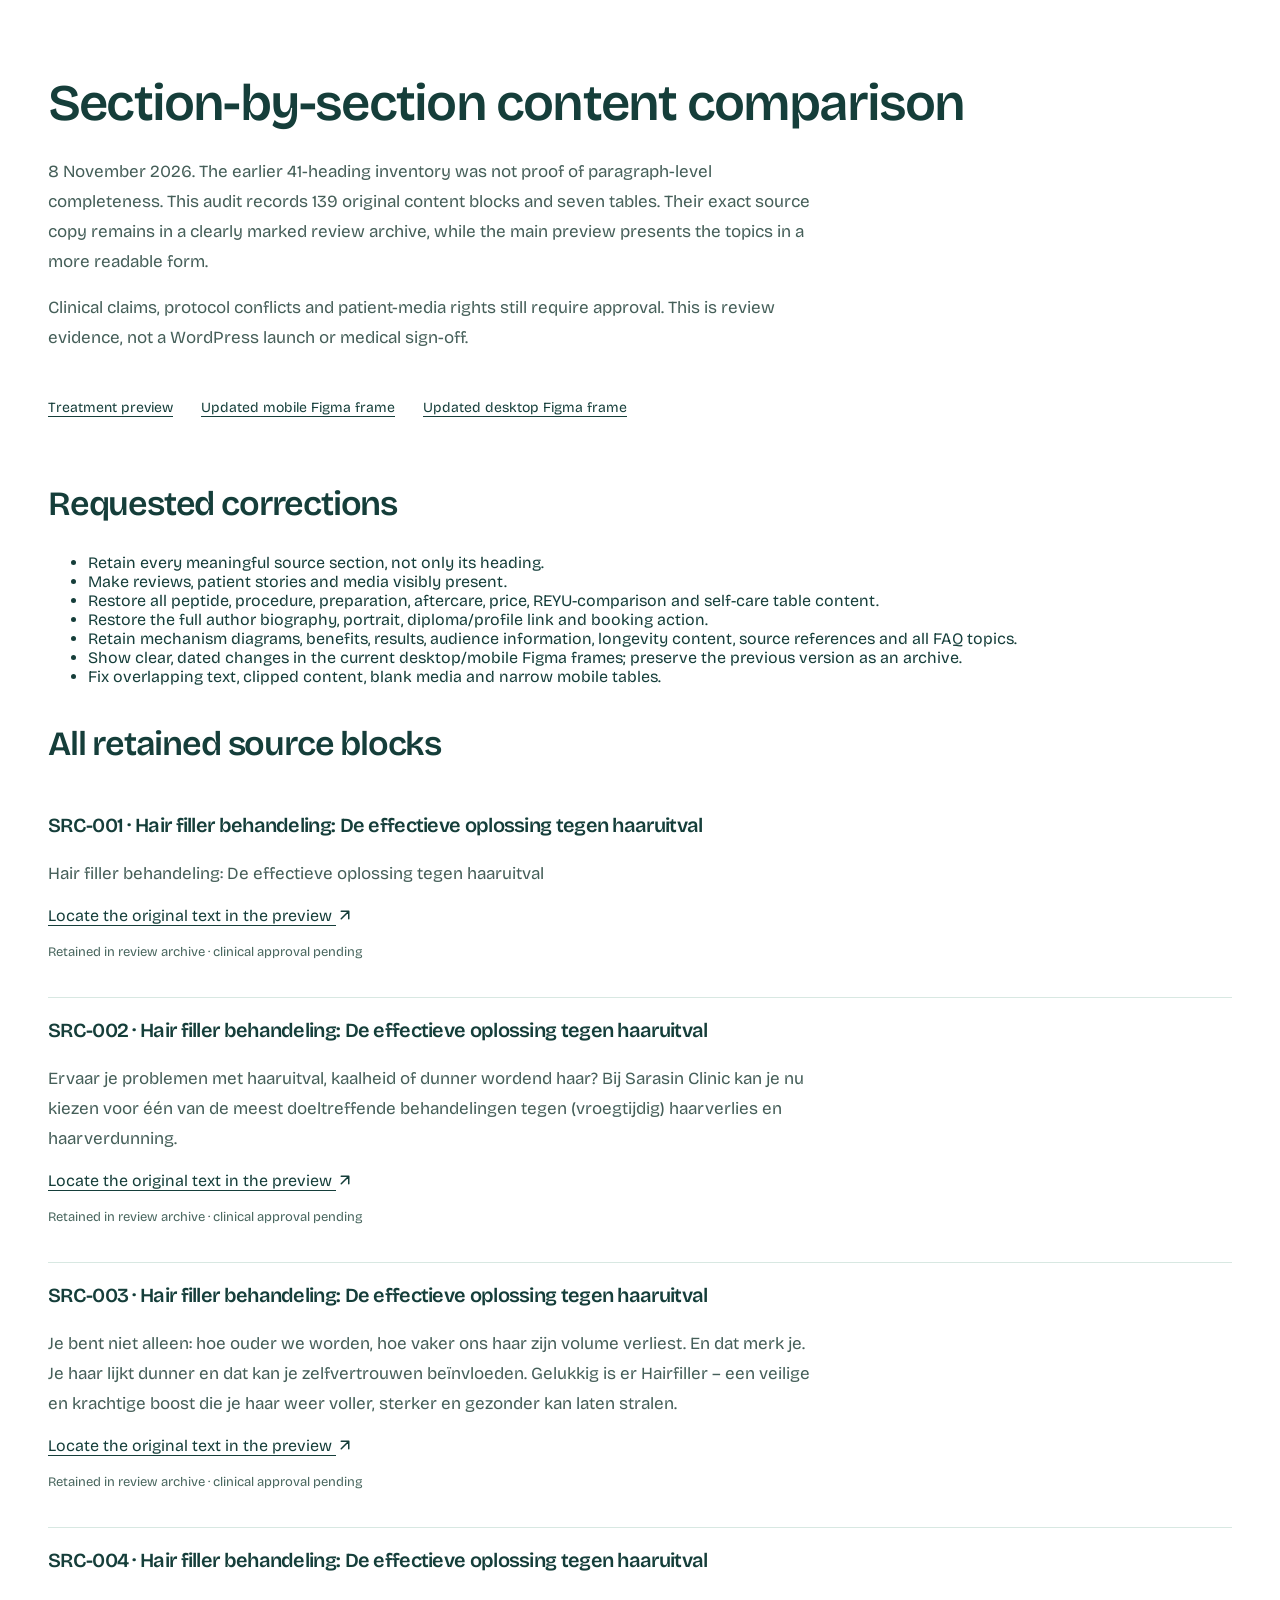
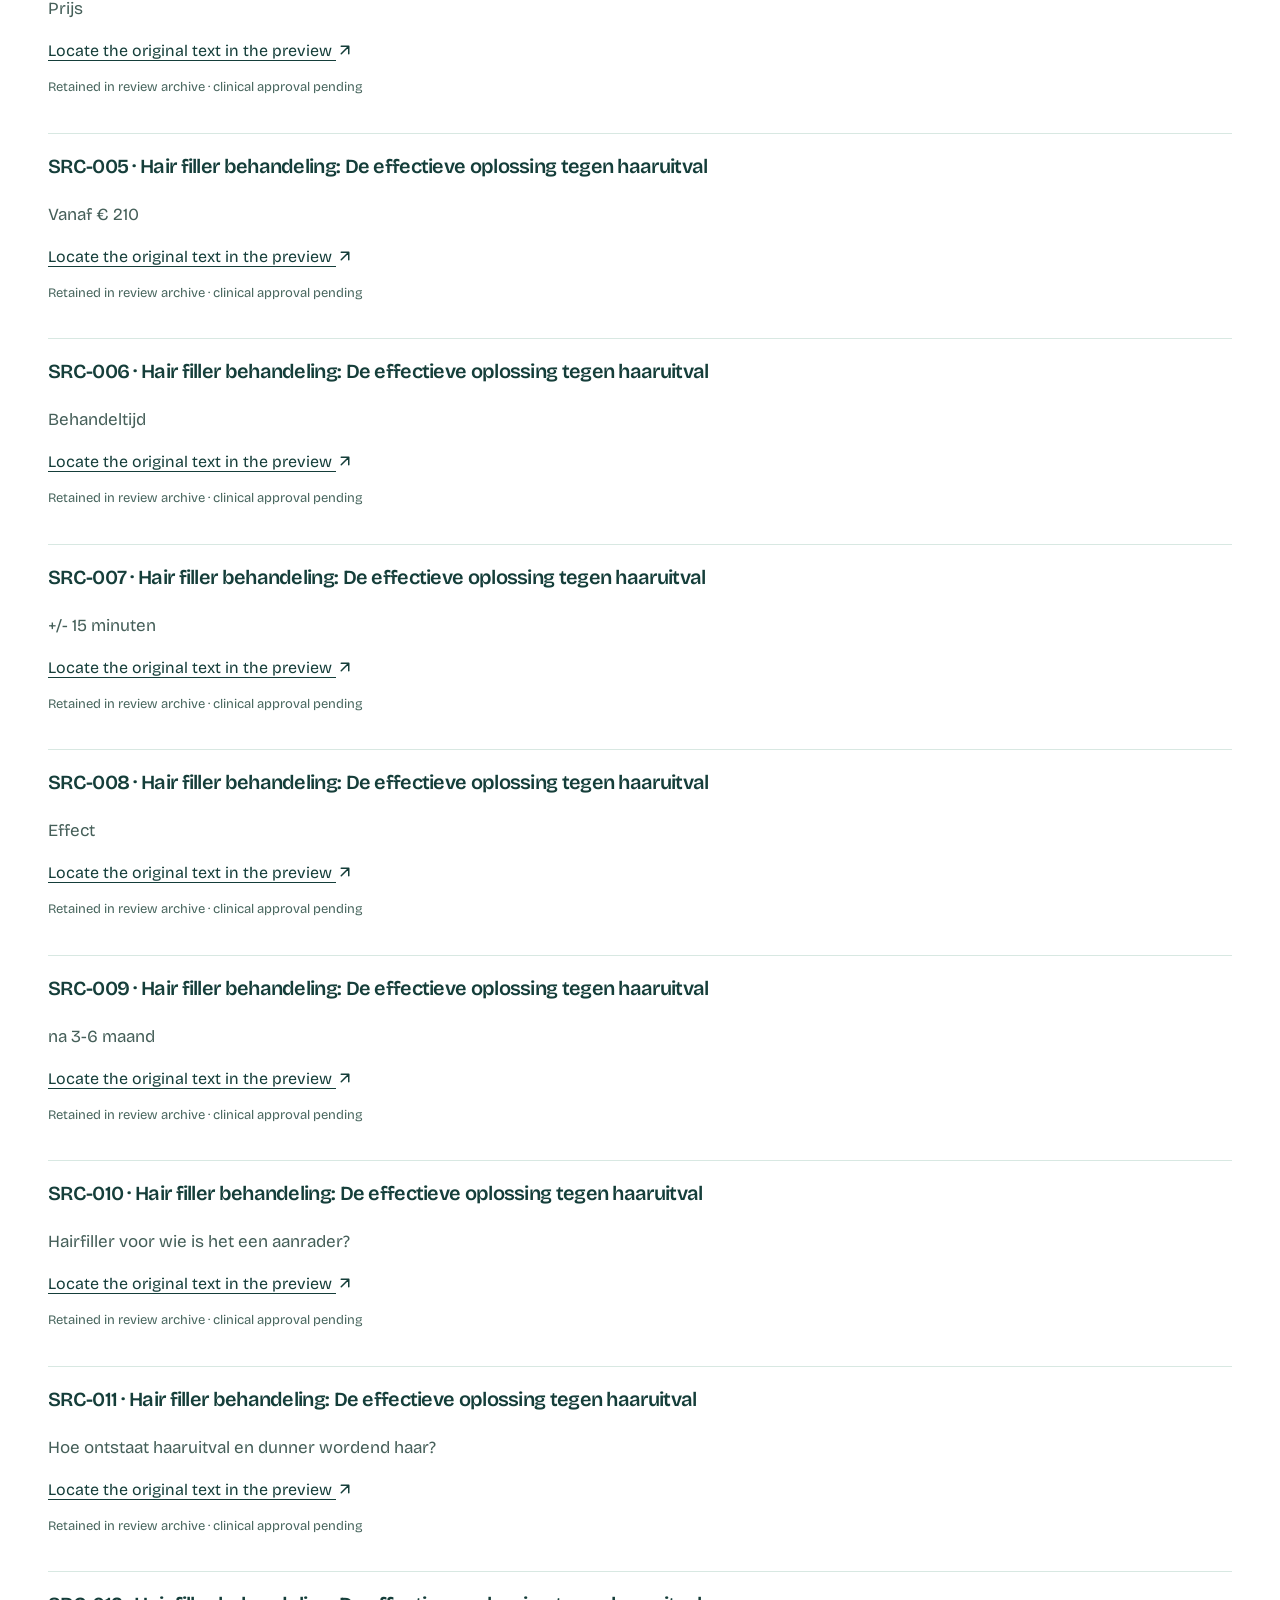
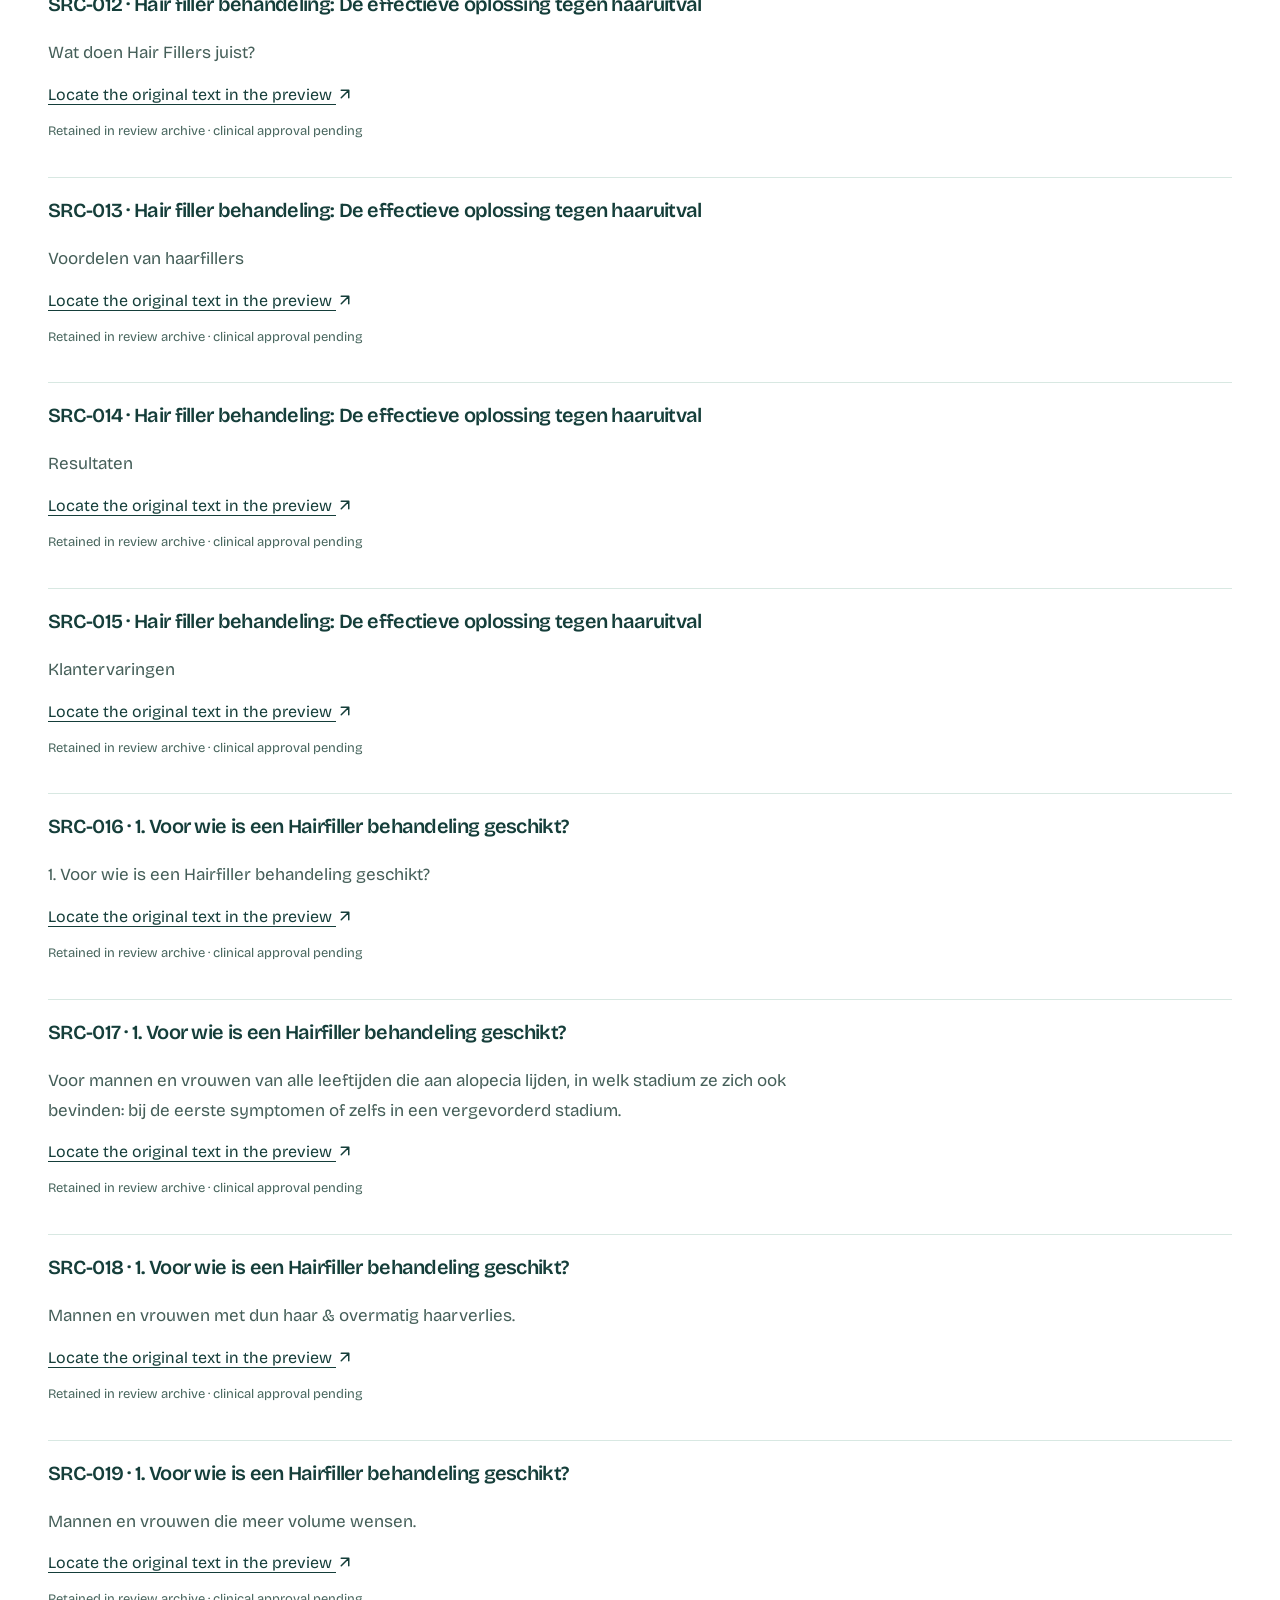
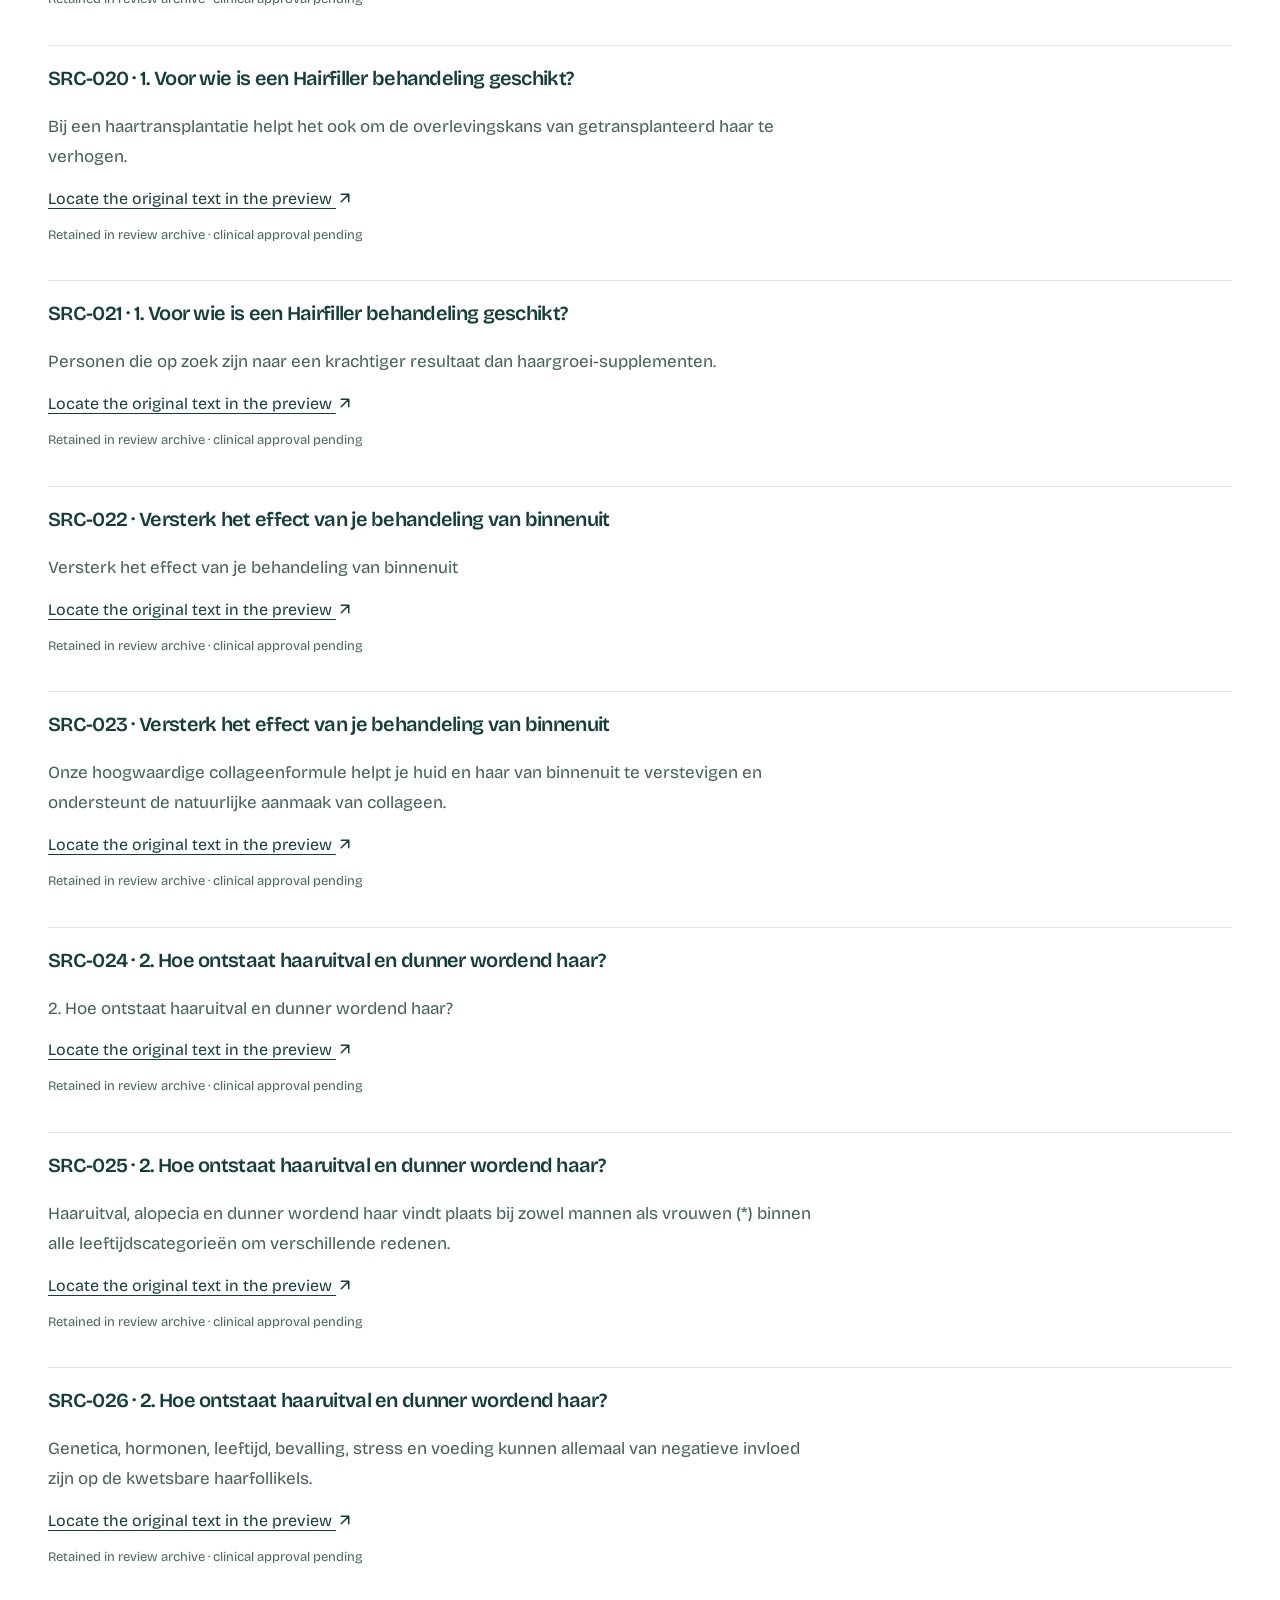
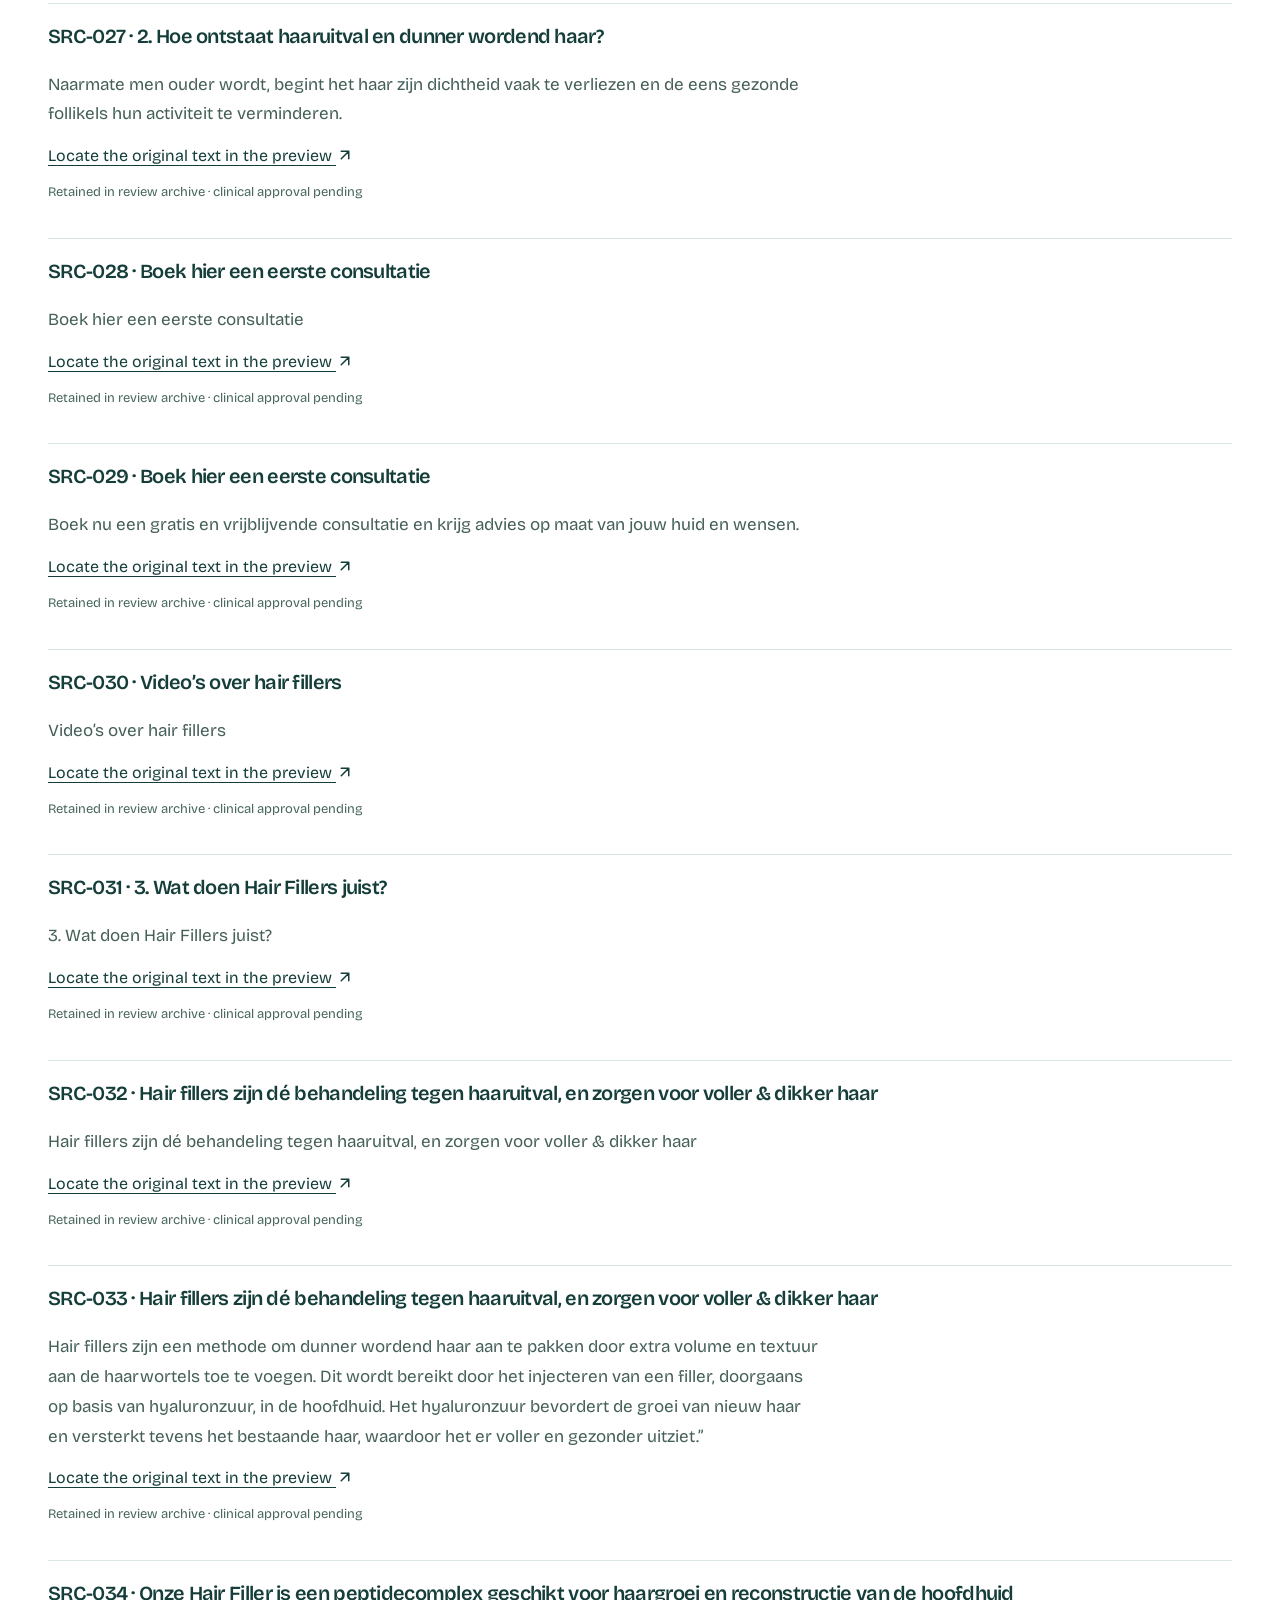
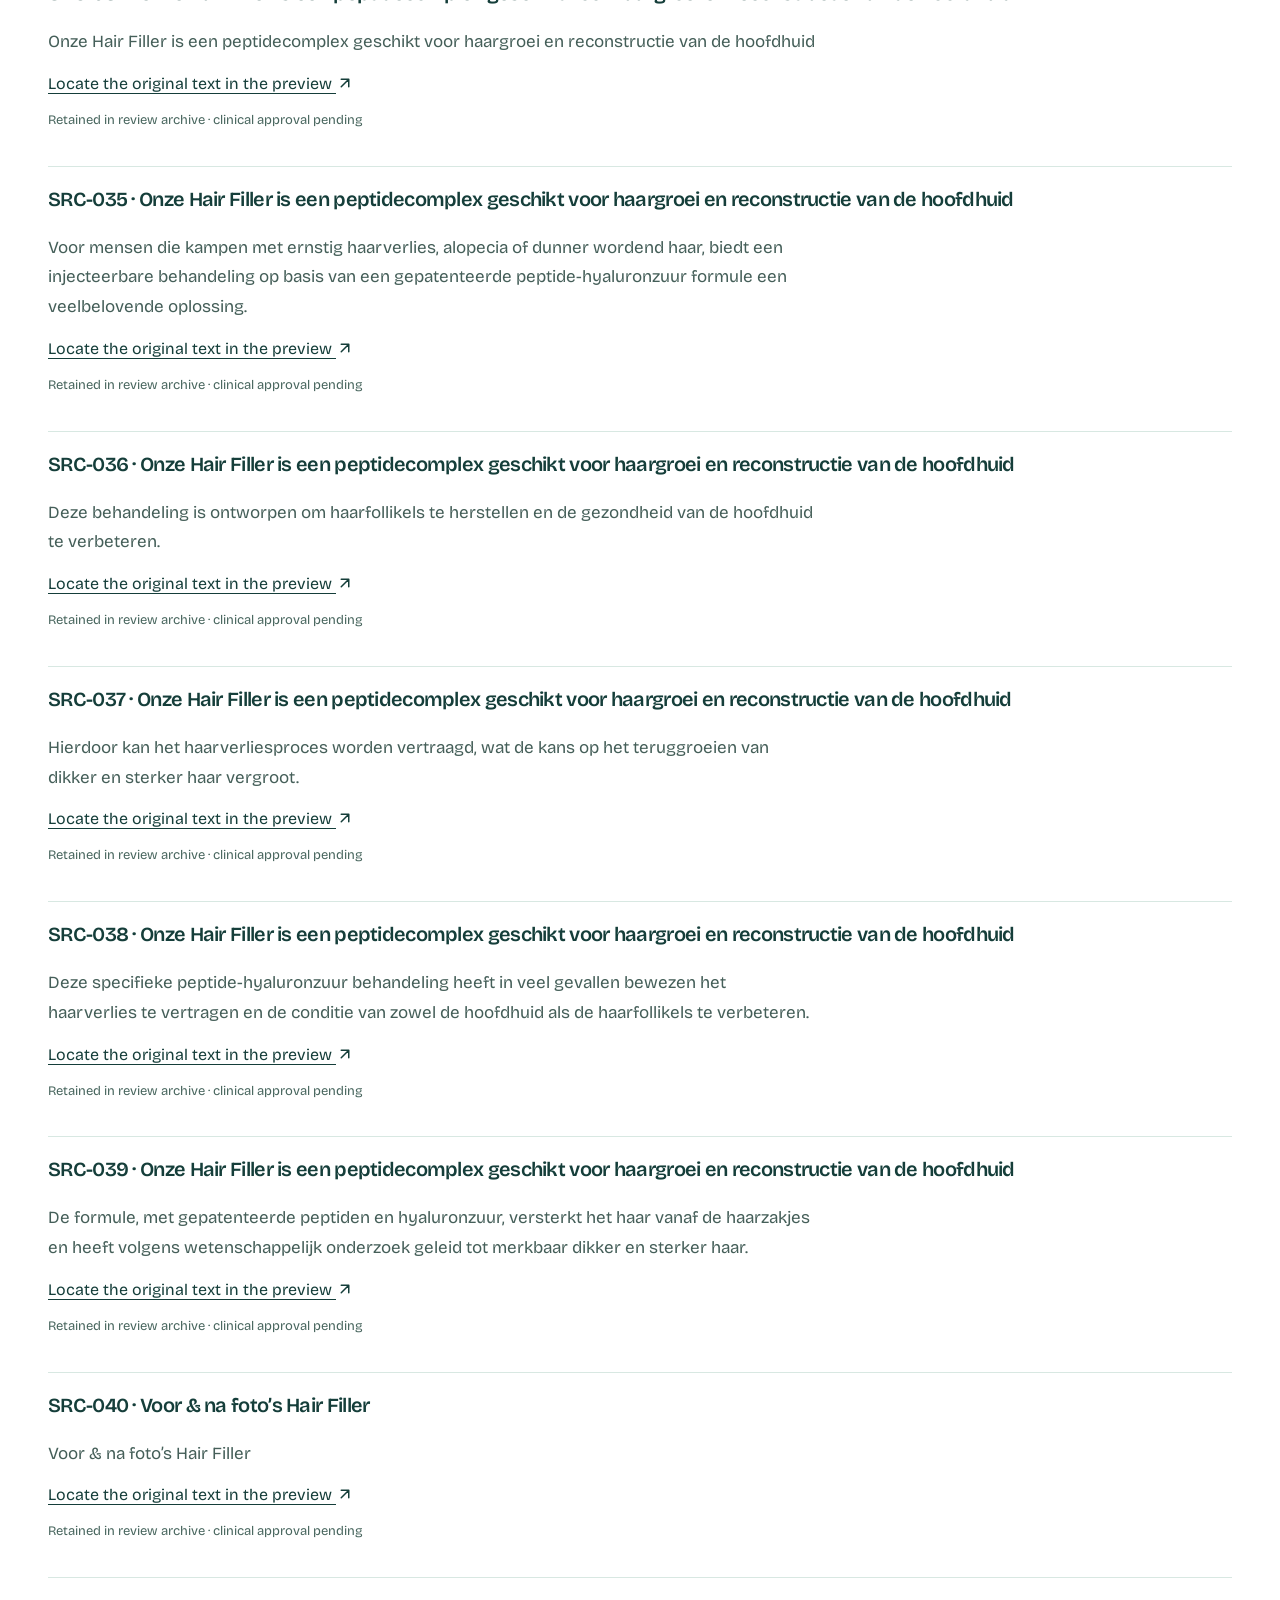
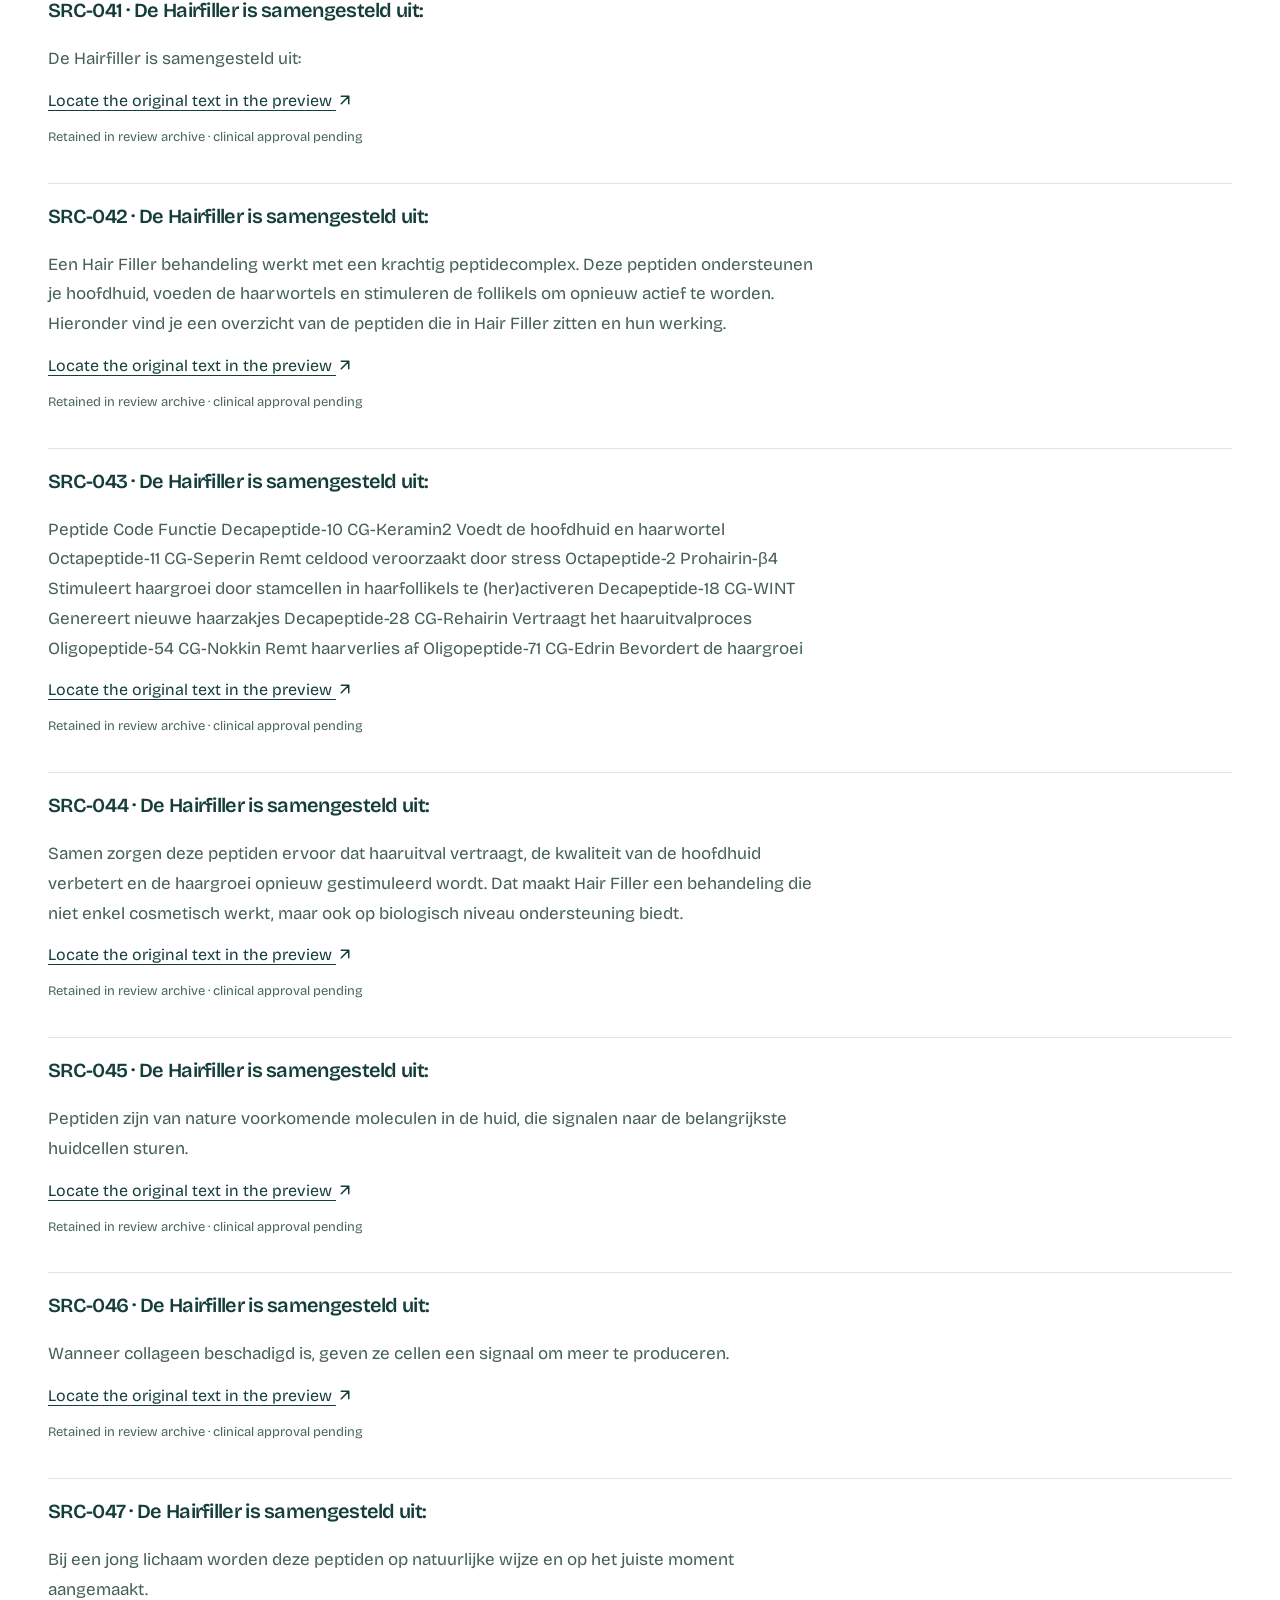
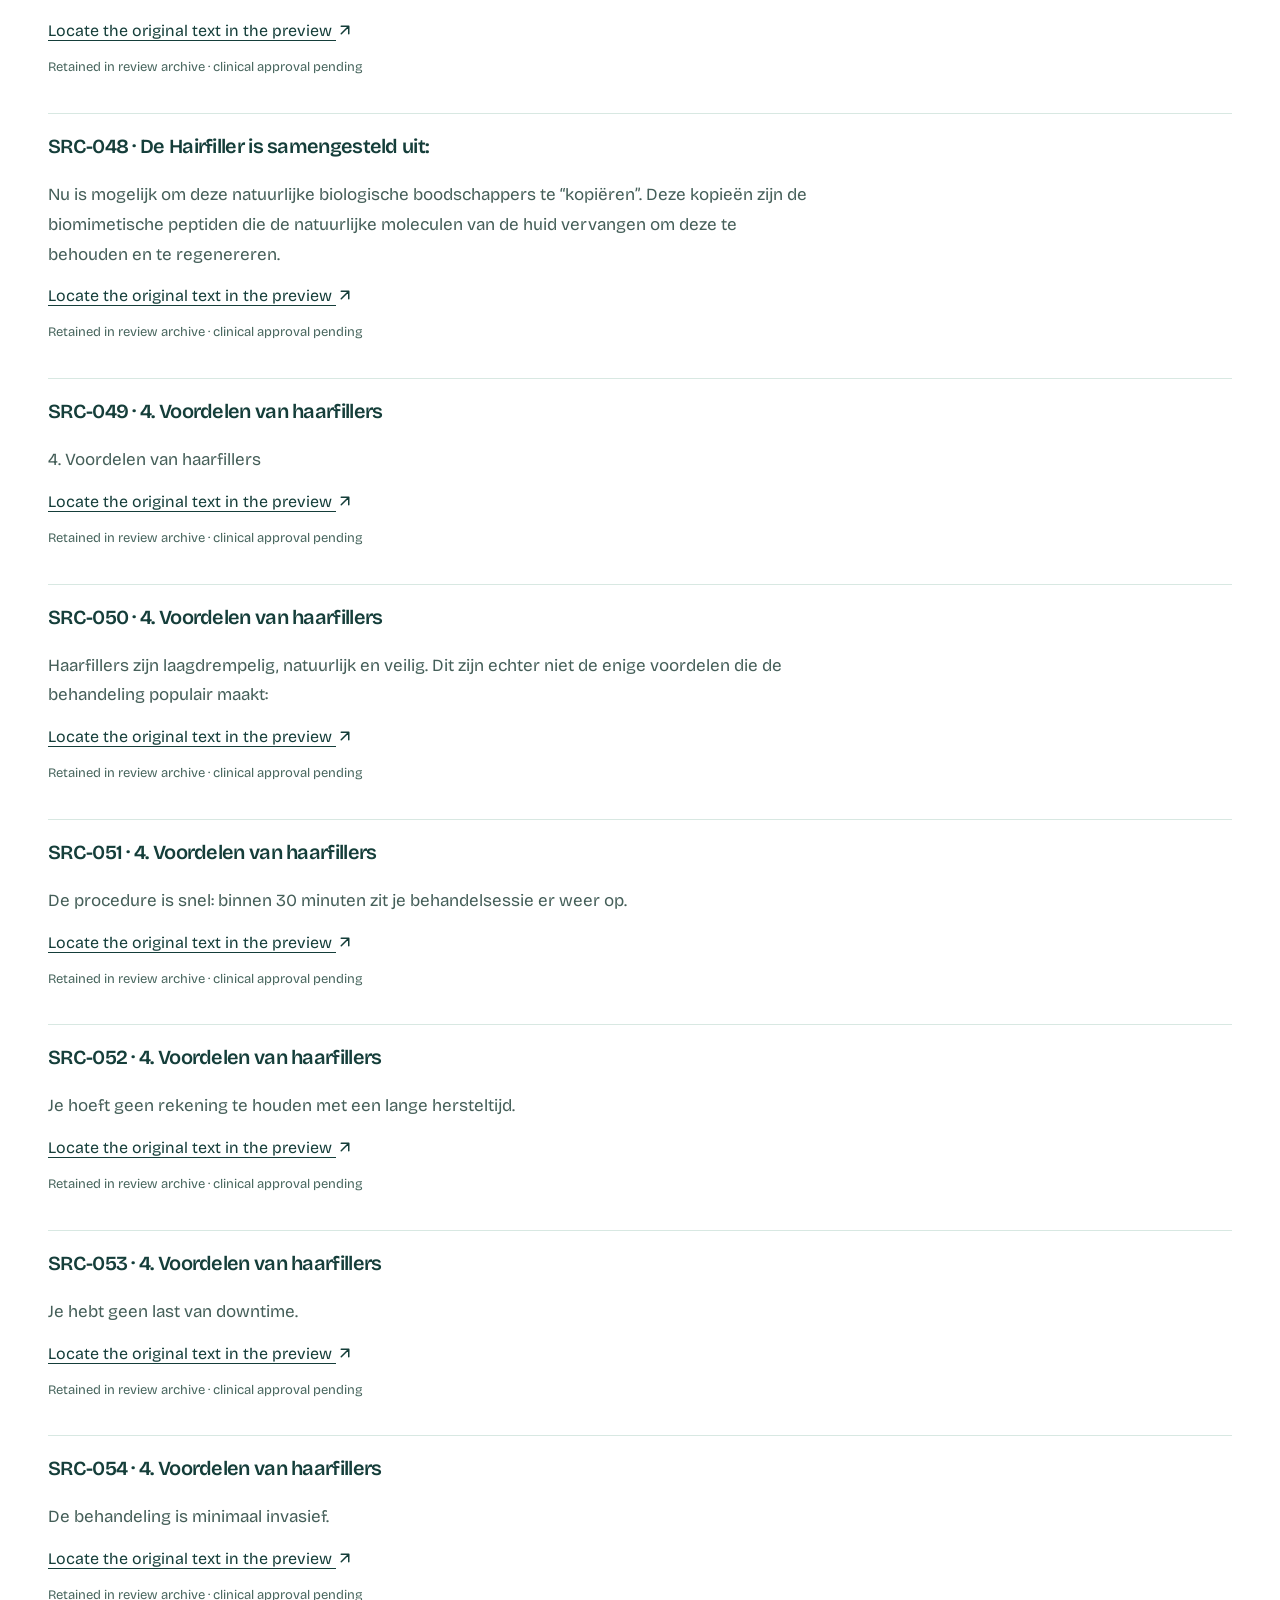
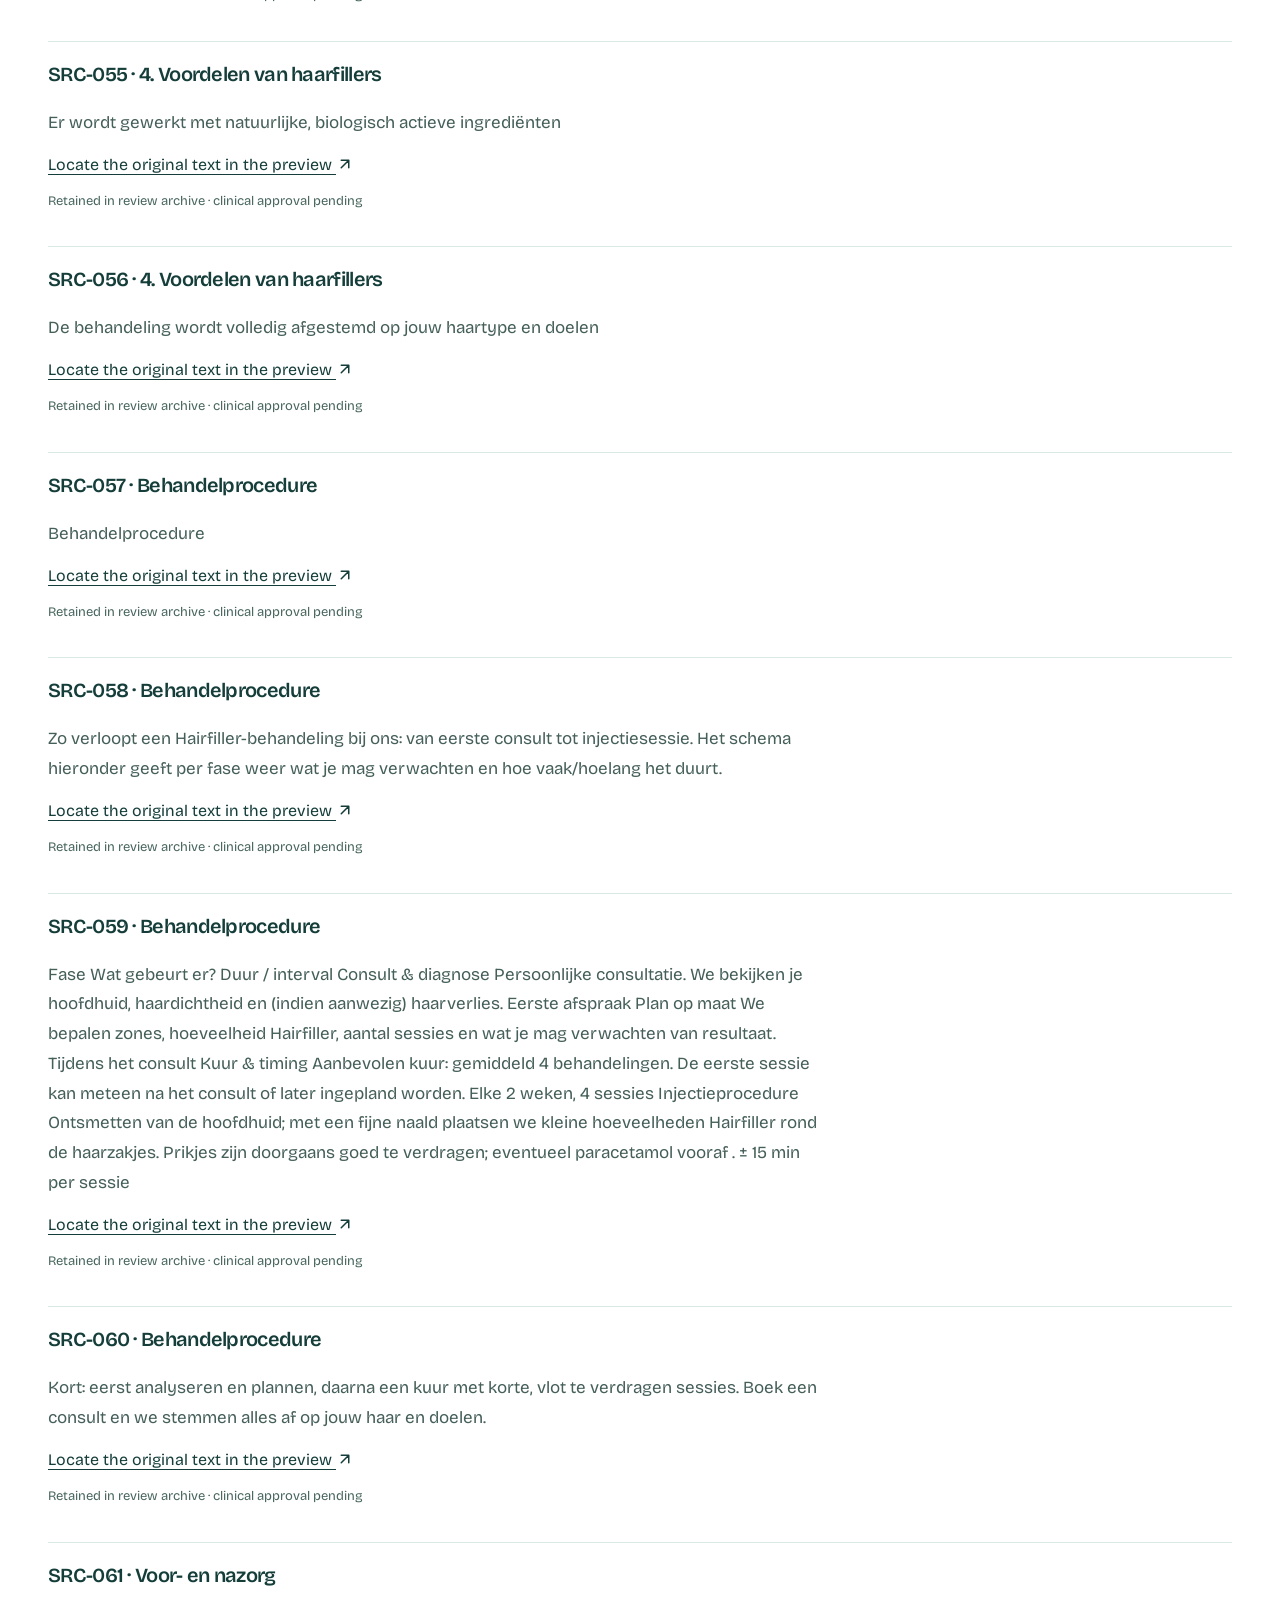
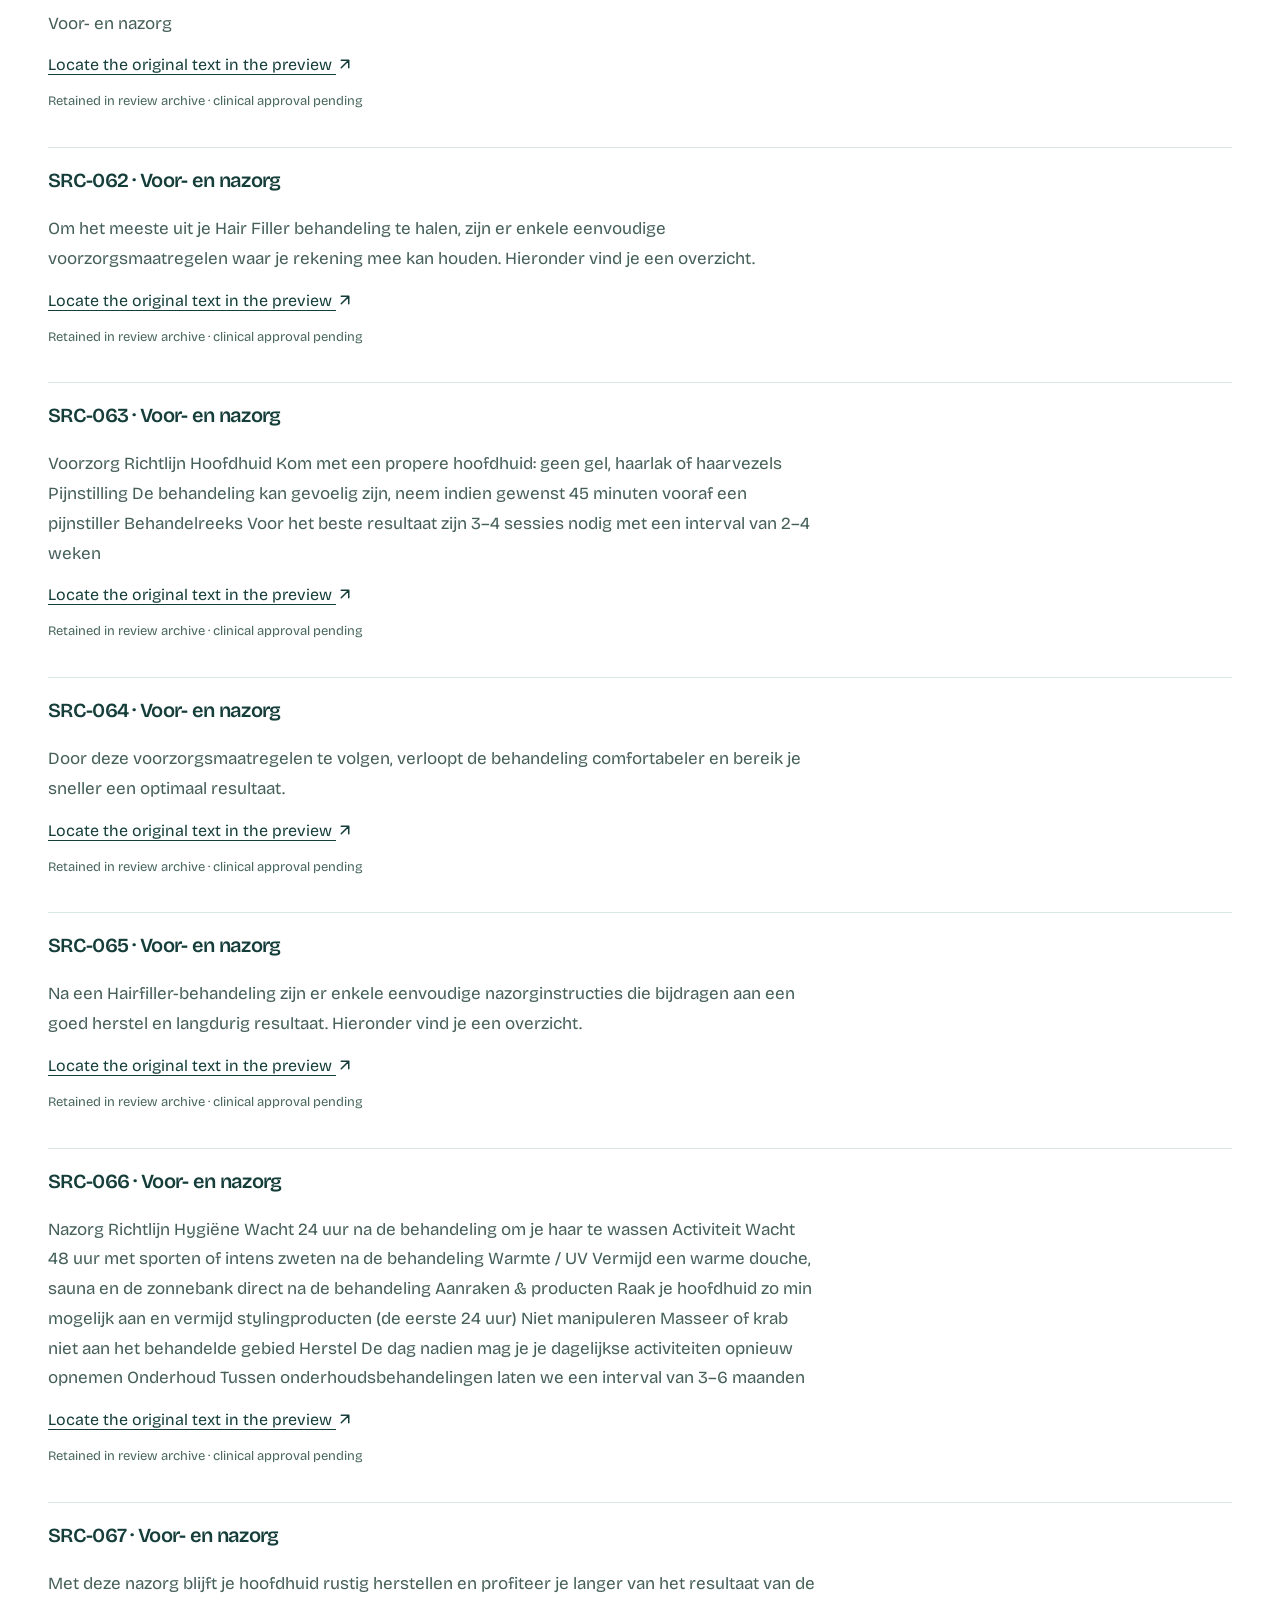
==== content-check/index.html @ 6e3d40c2 "Restore complete Hairfiller content and align current Figma review screens" ====
<!doctype html><html lang="en"><head><meta charset="utf-8"><meta name="viewport" content="width=device-width,initial-scale=1"><meta name="robots" content="noindex,follow"><title>Hairfiller content comparison — 8 November 2026</title><link rel="stylesheet" href="/styles.css"><link rel="stylesheet" href="/refined.css"><link rel="stylesheet" href="/pilot.css"></head><body><main class="article-page wrap" style="max-width:1200px"><h1>Section-by-section content comparison</h1><p>8 November 2026. The earlier 41-heading inventory was not proof of paragraph-level completeness. This audit records 139 original content blocks and seven tables. Their exact source copy remains in a clearly marked review archive, while the main preview presents the topics in a more readable form.</p><p>Clinical claims, protocol conflicts and patient-media rights still require approval. This is review evidence, not a WordPress launch or medical sign-off.</p><div class="source-links"><a href="/">Treatment preview</a><a href="https://www.figma.com/design/4bfik7c0UoRH24cfdhtyQX/Sarasin?node-id=40002295-4691">Updated mobile Figma frame</a><a href="https://www.figma.com/design/4bfik7c0UoRH24cfdhtyQX/Sarasin?node-id=40002295-3388">Updated desktop Figma frame</a></div><h2>Requested corrections</h2><ul><li>Retain every meaningful source section, not only its heading.</li><li>Make reviews, patient stories and media visibly present.</li><li>Restore all peptide, procedure, preparation, aftercare, price, REYU-comparison and self-care table content.</li><li>Restore the full author biography, portrait, diploma/profile link and booking action.</li><li>Retain mechanism diagrams, benefits, results, audience information, longevity content, source references and all FAQ topics.</li><li>Show clear, dated changes in the current desktop/mobile Figma frames; preserve the previous version as an archive.</li><li>Fix overlapping text, clipped content, blank media and narrow mobile tables.</li></ul><h2>All retained source blocks</h2><section class="source-check-row"><h3>SRC-001 · Hair filler behandeling: De effectieve oplossing tegen haaruitval</h3><p>Hair filler behandeling: De effectieve oplossing tegen haaruitval</p><a href="/#source-SRC-001">Locate the original text in the preview <svg class="link-arrow" aria-hidden="true" width="18" height="18" viewBox="0 0 24 24" fill="none" stroke="currentColor" stroke-width="2" stroke-linecap="round" stroke-linejoin="round"><path d="M7 7h10v10M7 17 17 7"/></svg></a><p class="pilot-note">Retained in review archive · clinical approval pending</p></section><section class="source-check-row"><h3>SRC-002 · Hair filler behandeling: De effectieve oplossing tegen haaruitval</h3><p>Ervaar je problemen met haaruitval, kaalheid of dunner wordend haar? Bij Sarasin Clinic kan je nu kiezen voor één van de meest doeltreffende behandelingen tegen (vroegtijdig) haarverlies en haarverdunning.</p><a href="/#source-SRC-002">Locate the original text in the preview <svg class="link-arrow" aria-hidden="true" width="18" height="18" viewBox="0 0 24 24" fill="none" stroke="currentColor" stroke-width="2" stroke-linecap="round" stroke-linejoin="round"><path d="M7 7h10v10M7 17 17 7"/></svg></a><p class="pilot-note">Retained in review archive · clinical approval pending</p></section><section class="source-check-row"><h3>SRC-003 · Hair filler behandeling: De effectieve oplossing tegen haaruitval</h3><p>Je bent niet alleen: hoe ouder we worden, hoe vaker ons haar zijn volume verliest. En dat merk je. Je haar lijkt dunner en dat kan je zelfvertrouwen beïnvloeden. Gelukkig is er Hairfiller – een veilige en krachtige boost die je haar weer voller, sterker en gezonder kan laten stralen.</p><a href="/#source-SRC-003">Locate the original text in the preview <svg class="link-arrow" aria-hidden="true" width="18" height="18" viewBox="0 0 24 24" fill="none" stroke="currentColor" stroke-width="2" stroke-linecap="round" stroke-linejoin="round"><path d="M7 7h10v10M7 17 17 7"/></svg></a><p class="pilot-note">Retained in review archive · clinical approval pending</p></section><section class="source-check-row"><h3>SRC-004 · Hair filler behandeling: De effectieve oplossing tegen haaruitval</h3><p>Prijs</p><a href="/#source-SRC-004">Locate the original text in the preview <svg class="link-arrow" aria-hidden="true" width="18" height="18" viewBox="0 0 24 24" fill="none" stroke="currentColor" stroke-width="2" stroke-linecap="round" stroke-linejoin="round"><path d="M7 7h10v10M7 17 17 7"/></svg></a><p class="pilot-note">Retained in review archive · clinical approval pending</p></section><section class="source-check-row"><h3>SRC-005 · Hair filler behandeling: De effectieve oplossing tegen haaruitval</h3><p>Vanaf € 210</p><a href="/#source-SRC-005">Locate the original text in the preview <svg class="link-arrow" aria-hidden="true" width="18" height="18" viewBox="0 0 24 24" fill="none" stroke="currentColor" stroke-width="2" stroke-linecap="round" stroke-linejoin="round"><path d="M7 7h10v10M7 17 17 7"/></svg></a><p class="pilot-note">Retained in review archive · clinical approval pending</p></section><section class="source-check-row"><h3>SRC-006 · Hair filler behandeling: De effectieve oplossing tegen haaruitval</h3><p>Behandeltijd</p><a href="/#source-SRC-006">Locate the original text in the preview <svg class="link-arrow" aria-hidden="true" width="18" height="18" viewBox="0 0 24 24" fill="none" stroke="currentColor" stroke-width="2" stroke-linecap="round" stroke-linejoin="round"><path d="M7 7h10v10M7 17 17 7"/></svg></a><p class="pilot-note">Retained in review archive · clinical approval pending</p></section><section class="source-check-row"><h3>SRC-007 · Hair filler behandeling: De effectieve oplossing tegen haaruitval</h3><p>+/- 15 minuten</p><a href="/#source-SRC-007">Locate the original text in the preview <svg class="link-arrow" aria-hidden="true" width="18" height="18" viewBox="0 0 24 24" fill="none" stroke="currentColor" stroke-width="2" stroke-linecap="round" stroke-linejoin="round"><path d="M7 7h10v10M7 17 17 7"/></svg></a><p class="pilot-note">Retained in review archive · clinical approval pending</p></section><section class="source-check-row"><h3>SRC-008 · Hair filler behandeling: De effectieve oplossing tegen haaruitval</h3><p>Effect</p><a href="/#source-SRC-008">Locate the original text in the preview <svg class="link-arrow" aria-hidden="true" width="18" height="18" viewBox="0 0 24 24" fill="none" stroke="currentColor" stroke-width="2" stroke-linecap="round" stroke-linejoin="round"><path d="M7 7h10v10M7 17 17 7"/></svg></a><p class="pilot-note">Retained in review archive · clinical approval pending</p></section><section class="source-check-row"><h3>SRC-009 · Hair filler behandeling: De effectieve oplossing tegen haaruitval</h3><p>na 3-6 maand</p><a href="/#source-SRC-009">Locate the original text in the preview <svg class="link-arrow" aria-hidden="true" width="18" height="18" viewBox="0 0 24 24" fill="none" stroke="currentColor" stroke-width="2" stroke-linecap="round" stroke-linejoin="round"><path d="M7 7h10v10M7 17 17 7"/></svg></a><p class="pilot-note">Retained in review archive · clinical approval pending</p></section><section class="source-check-row"><h3>SRC-010 · Hair filler behandeling: De effectieve oplossing tegen haaruitval</h3><p>Hairfiller voor wie is het een aanrader?</p><a href="/#source-SRC-010">Locate the original text in the preview <svg class="link-arrow" aria-hidden="true" width="18" height="18" viewBox="0 0 24 24" fill="none" stroke="currentColor" stroke-width="2" stroke-linecap="round" stroke-linejoin="round"><path d="M7 7h10v10M7 17 17 7"/></svg></a><p class="pilot-note">Retained in review archive · clinical approval pending</p></section><section class="source-check-row"><h3>SRC-011 · Hair filler behandeling: De effectieve oplossing tegen haaruitval</h3><p>Hoe ontstaat haaruitval en dunner wordend haar?</p><a href="/#source-SRC-011">Locate the original text in the preview <svg class="link-arrow" aria-hidden="true" width="18" height="18" viewBox="0 0 24 24" fill="none" stroke="currentColor" stroke-width="2" stroke-linecap="round" stroke-linejoin="round"><path d="M7 7h10v10M7 17 17 7"/></svg></a><p class="pilot-note">Retained in review archive · clinical approval pending</p></section><section class="source-check-row"><h3>SRC-012 · Hair filler behandeling: De effectieve oplossing tegen haaruitval</h3><p>Wat doen Hair Fillers juist?</p><a href="/#source-SRC-012">Locate the original text in the preview <svg class="link-arrow" aria-hidden="true" width="18" height="18" viewBox="0 0 24 24" fill="none" stroke="currentColor" stroke-width="2" stroke-linecap="round" stroke-linejoin="round"><path d="M7 7h10v10M7 17 17 7"/></svg></a><p class="pilot-note">Retained in review archive · clinical approval pending</p></section><section class="source-check-row"><h3>SRC-013 · Hair filler behandeling: De effectieve oplossing tegen haaruitval</h3><p>Voordelen van haarfillers</p><a href="/#source-SRC-013">Locate the original text in the preview <svg class="link-arrow" aria-hidden="true" width="18" height="18" viewBox="0 0 24 24" fill="none" stroke="currentColor" stroke-width="2" stroke-linecap="round" stroke-linejoin="round"><path d="M7 7h10v10M7 17 17 7"/></svg></a><p class="pilot-note">Retained in review archive · clinical approval pending</p></section><section class="source-check-row"><h3>SRC-014 · Hair filler behandeling: De effectieve oplossing tegen haaruitval</h3><p>Resultaten</p><a href="/#source-SRC-014">Locate the original text in the preview <svg class="link-arrow" aria-hidden="true" width="18" height="18" viewBox="0 0 24 24" fill="none" stroke="currentColor" stroke-width="2" stroke-linecap="round" stroke-linejoin="round"><path d="M7 7h10v10M7 17 17 7"/></svg></a><p class="pilot-note">Retained in review archive · clinical approval pending</p></section><section class="source-check-row"><h3>SRC-015 · Hair filler behandeling: De effectieve oplossing tegen haaruitval</h3><p>Klantervaringen</p><a href="/#source-SRC-015">Locate the original text in the preview <svg class="link-arrow" aria-hidden="true" width="18" height="18" viewBox="0 0 24 24" fill="none" stroke="currentColor" stroke-width="2" stroke-linecap="round" stroke-linejoin="round"><path d="M7 7h10v10M7 17 17 7"/></svg></a><p class="pilot-note">Retained in review archive · clinical approval pending</p></section><section class="source-check-row"><h3>SRC-016 · 1. Voor wie is een Hairfiller behandeling geschikt?</h3><p>1. Voor wie is een Hairfiller behandeling geschikt?</p><a href="/#source-SRC-016">Locate the original text in the preview <svg class="link-arrow" aria-hidden="true" width="18" height="18" viewBox="0 0 24 24" fill="none" stroke="currentColor" stroke-width="2" stroke-linecap="round" stroke-linejoin="round"><path d="M7 7h10v10M7 17 17 7"/></svg></a><p class="pilot-note">Retained in review archive · clinical approval pending</p></section><section class="source-check-row"><h3>SRC-017 · 1. Voor wie is een Hairfiller behandeling geschikt?</h3><p>Voor mannen en vrouwen van alle leeftijden die aan alopecia lijden, in welk stadium ze zich ook bevinden: bij de eerste symptomen of zelfs in een vergevorderd stadium.</p><a href="/#source-SRC-017">Locate the original text in the preview <svg class="link-arrow" aria-hidden="true" width="18" height="18" viewBox="0 0 24 24" fill="none" stroke="currentColor" stroke-width="2" stroke-linecap="round" stroke-linejoin="round"><path d="M7 7h10v10M7 17 17 7"/></svg></a><p class="pilot-note">Retained in review archive · clinical approval pending</p></section><section class="source-check-row"><h3>SRC-018 · 1. Voor wie is een Hairfiller behandeling geschikt?</h3><p>Mannen en vrouwen met dun haar &amp; overmatig haarverlies.</p><a href="/#source-SRC-018">Locate the original text in the preview <svg class="link-arrow" aria-hidden="true" width="18" height="18" viewBox="0 0 24 24" fill="none" stroke="currentColor" stroke-width="2" stroke-linecap="round" stroke-linejoin="round"><path d="M7 7h10v10M7 17 17 7"/></svg></a><p class="pilot-note">Retained in review archive · clinical approval pending</p></section><section class="source-check-row"><h3>SRC-019 · 1. Voor wie is een Hairfiller behandeling geschikt?</h3><p>Mannen en vrouwen die meer volume wensen.</p><a href="/#source-SRC-019">Locate the original text in the preview <svg class="link-arrow" aria-hidden="true" width="18" height="18" viewBox="0 0 24 24" fill="none" stroke="currentColor" stroke-width="2" stroke-linecap="round" stroke-linejoin="round"><path d="M7 7h10v10M7 17 17 7"/></svg></a><p class="pilot-note">Retained in review archive · clinical approval pending</p></section><section class="source-check-row"><h3>SRC-020 · 1. Voor wie is een Hairfiller behandeling geschikt?</h3><p>Bij een haartransplantatie helpt het ook om de overlevingskans van getransplanteerd haar te verhogen.</p><a href="/#source-SRC-020">Locate the original text in the preview <svg class="link-arrow" aria-hidden="true" width="18" height="18" viewBox="0 0 24 24" fill="none" stroke="currentColor" stroke-width="2" stroke-linecap="round" stroke-linejoin="round"><path d="M7 7h10v10M7 17 17 7"/></svg></a><p class="pilot-note">Retained in review archive · clinical approval pending</p></section><section class="source-check-row"><h3>SRC-021 · 1. Voor wie is een Hairfiller behandeling geschikt?</h3><p>Personen die op zoek zijn naar een krachtiger resultaat dan haargroei-supplementen.</p><a href="/#source-SRC-021">Locate the original text in the preview <svg class="link-arrow" aria-hidden="true" width="18" height="18" viewBox="0 0 24 24" fill="none" stroke="currentColor" stroke-width="2" stroke-linecap="round" stroke-linejoin="round"><path d="M7 7h10v10M7 17 17 7"/></svg></a><p class="pilot-note">Retained in review archive · clinical approval pending</p></section><section class="source-check-row"><h3>SRC-022 · Versterk het effect van je behandeling van binnenuit</h3><p>Versterk het effect van je behandeling van binnenuit</p><a href="/#source-SRC-022">Locate the original text in the preview <svg class="link-arrow" aria-hidden="true" width="18" height="18" viewBox="0 0 24 24" fill="none" stroke="currentColor" stroke-width="2" stroke-linecap="round" stroke-linejoin="round"><path d="M7 7h10v10M7 17 17 7"/></svg></a><p class="pilot-note">Retained in review archive · clinical approval pending</p></section><section class="source-check-row"><h3>SRC-023 · Versterk het effect van je behandeling van binnenuit</h3><p>Onze hoogwaardige collageenformule helpt je huid en haar van binnenuit te verstevigen en ondersteunt de natuurlijke aanmaak van collageen.</p><a href="/#source-SRC-023">Locate the original text in the preview <svg class="link-arrow" aria-hidden="true" width="18" height="18" viewBox="0 0 24 24" fill="none" stroke="currentColor" stroke-width="2" stroke-linecap="round" stroke-linejoin="round"><path d="M7 7h10v10M7 17 17 7"/></svg></a><p class="pilot-note">Retained in review archive · clinical approval pending</p></section><section class="source-check-row"><h3>SRC-024 · 2. Hoe ontstaat haaruitval en dunner wordend haar?</h3><p>2. Hoe ontstaat haaruitval en dunner wordend haar?</p><a href="/#source-SRC-024">Locate the original text in the preview <svg class="link-arrow" aria-hidden="true" width="18" height="18" viewBox="0 0 24 24" fill="none" stroke="currentColor" stroke-width="2" stroke-linecap="round" stroke-linejoin="round"><path d="M7 7h10v10M7 17 17 7"/></svg></a><p class="pilot-note">Retained in review archive · clinical approval pending</p></section><section class="source-check-row"><h3>SRC-025 · 2. Hoe ontstaat haaruitval en dunner wordend haar?</h3><p>Haaruitval, alopecia en dunner wordend haar vindt plaats bij zowel mannen als vrouwen (*) binnen alle leeftijdscategorieën om verschillende redenen.</p><a href="/#source-SRC-025">Locate the original text in the preview <svg class="link-arrow" aria-hidden="true" width="18" height="18" viewBox="0 0 24 24" fill="none" stroke="currentColor" stroke-width="2" stroke-linecap="round" stroke-linejoin="round"><path d="M7 7h10v10M7 17 17 7"/></svg></a><p class="pilot-note">Retained in review archive · clinical approval pending</p></section><section class="source-check-row"><h3>SRC-026 · 2. Hoe ontstaat haaruitval en dunner wordend haar?</h3><p>Genetica, hormonen, leeftijd, bevalling, stress en voeding kunnen allemaal van negatieve invloed zijn op de kwetsbare haarfollikels.</p><a href="/#source-SRC-026">Locate the original text in the preview <svg class="link-arrow" aria-hidden="true" width="18" height="18" viewBox="0 0 24 24" fill="none" stroke="currentColor" stroke-width="2" stroke-linecap="round" stroke-linejoin="round"><path d="M7 7h10v10M7 17 17 7"/></svg></a><p class="pilot-note">Retained in review archive · clinical approval pending</p></section><section class="source-check-row"><h3>SRC-027 · 2. Hoe ontstaat haaruitval en dunner wordend haar?</h3><p>Naarmate men ouder wordt, begint het haar zijn dichtheid vaak te verliezen en de eens gezonde follikels hun activiteit te verminderen.</p><a href="/#source-SRC-027">Locate the original text in the preview <svg class="link-arrow" aria-hidden="true" width="18" height="18" viewBox="0 0 24 24" fill="none" stroke="currentColor" stroke-width="2" stroke-linecap="round" stroke-linejoin="round"><path d="M7 7h10v10M7 17 17 7"/></svg></a><p class="pilot-note">Retained in review archive · clinical approval pending</p></section><section class="source-check-row"><h3>SRC-028 · Boek hier een eerste consultatie</h3><p>Boek hier een eerste consultatie</p><a href="/#source-SRC-028">Locate the original text in the preview <svg class="link-arrow" aria-hidden="true" width="18" height="18" viewBox="0 0 24 24" fill="none" stroke="currentColor" stroke-width="2" stroke-linecap="round" stroke-linejoin="round"><path d="M7 7h10v10M7 17 17 7"/></svg></a><p class="pilot-note">Retained in review archive · clinical approval pending</p></section><section class="source-check-row"><h3>SRC-029 · Boek hier een eerste consultatie</h3><p>Boek nu een gratis en vrijblijvende consultatie en krijg advies op maat van jouw huid en wensen.</p><a href="/#source-SRC-029">Locate the original text in the preview <svg class="link-arrow" aria-hidden="true" width="18" height="18" viewBox="0 0 24 24" fill="none" stroke="currentColor" stroke-width="2" stroke-linecap="round" stroke-linejoin="round"><path d="M7 7h10v10M7 17 17 7"/></svg></a><p class="pilot-note">Retained in review archive · clinical approval pending</p></section><section class="source-check-row"><h3>SRC-030 · Video’s over hair fillers</h3><p>Video’s over hair fillers</p><a href="/#source-SRC-030">Locate the original text in the preview <svg class="link-arrow" aria-hidden="true" width="18" height="18" viewBox="0 0 24 24" fill="none" stroke="currentColor" stroke-width="2" stroke-linecap="round" stroke-linejoin="round"><path d="M7 7h10v10M7 17 17 7"/></svg></a><p class="pilot-note">Retained in review archive · clinical approval pending</p></section><section class="source-check-row"><h3>SRC-031 · 3. Wat doen Hair Fillers juist?</h3><p>3. Wat doen Hair Fillers juist?</p><a href="/#source-SRC-031">Locate the original text in the preview <svg class="link-arrow" aria-hidden="true" width="18" height="18" viewBox="0 0 24 24" fill="none" stroke="currentColor" stroke-width="2" stroke-linecap="round" stroke-linejoin="round"><path d="M7 7h10v10M7 17 17 7"/></svg></a><p class="pilot-note">Retained in review archive · clinical approval pending</p></section><section class="source-check-row"><h3>SRC-032 · Hair fillers zijn dé behandeling tegen haaruitval, en zorgen voor voller &amp; dikker haar</h3><p>Hair fillers zijn dé behandeling tegen haaruitval, en zorgen voor voller &amp; dikker haar</p><a href="/#source-SRC-032">Locate the original text in the preview <svg class="link-arrow" aria-hidden="true" width="18" height="18" viewBox="0 0 24 24" fill="none" stroke="currentColor" stroke-width="2" stroke-linecap="round" stroke-linejoin="round"><path d="M7 7h10v10M7 17 17 7"/></svg></a><p class="pilot-note">Retained in review archive · clinical approval pending</p></section><section class="source-check-row"><h3>SRC-033 · Hair fillers zijn dé behandeling tegen haaruitval, en zorgen voor voller &amp; dikker haar</h3><p>Hair fillers zijn een methode om dunner wordend haar aan te pakken door extra volume en textuur aan de haarwortels toe te voegen. Dit wordt bereikt door het injecteren van een filler, doorgaans op basis van hyaluronzuur, in de hoofdhuid. Het hyaluronzuur bevordert de groei van nieuw haar en versterkt tevens het bestaande haar, waardoor het er voller en gezonder uitziet.”</p><a href="/#source-SRC-033">Locate the original text in the preview <svg class="link-arrow" aria-hidden="true" width="18" height="18" viewBox="0 0 24 24" fill="none" stroke="currentColor" stroke-width="2" stroke-linecap="round" stroke-linejoin="round"><path d="M7 7h10v10M7 17 17 7"/></svg></a><p class="pilot-note">Retained in review archive · clinical approval pending</p></section><section class="source-check-row"><h3>SRC-034 · Onze Hair Filler is een peptidecomplex geschikt voor haargroei en reconstructie van de hoofdhuid</h3><p>Onze Hair Filler is een peptidecomplex geschikt voor haargroei en reconstructie van de hoofdhuid</p><a href="/#source-SRC-034">Locate the original text in the preview <svg class="link-arrow" aria-hidden="true" width="18" height="18" viewBox="0 0 24 24" fill="none" stroke="currentColor" stroke-width="2" stroke-linecap="round" stroke-linejoin="round"><path d="M7 7h10v10M7 17 17 7"/></svg></a><p class="pilot-note">Retained in review archive · clinical approval pending</p></section><section class="source-check-row"><h3>SRC-035 · Onze Hair Filler is een peptidecomplex geschikt voor haargroei en reconstructie van de hoofdhuid</h3><p>Voor mensen die kampen met ernstig haarverlies, alopecia of dunner wordend haar, biedt een injecteerbare behandeling op basis van een gepatenteerde peptide-hyaluronzuur formule een veelbelovende oplossing.</p><a href="/#source-SRC-035">Locate the original text in the preview <svg class="link-arrow" aria-hidden="true" width="18" height="18" viewBox="0 0 24 24" fill="none" stroke="currentColor" stroke-width="2" stroke-linecap="round" stroke-linejoin="round"><path d="M7 7h10v10M7 17 17 7"/></svg></a><p class="pilot-note">Retained in review archive · clinical approval pending</p></section><section class="source-check-row"><h3>SRC-036 · Onze Hair Filler is een peptidecomplex geschikt voor haargroei en reconstructie van de hoofdhuid</h3><p>Deze behandeling is ontworpen om haarfollikels te herstellen en de gezondheid van de hoofdhuid te verbeteren.</p><a href="/#source-SRC-036">Locate the original text in the preview <svg class="link-arrow" aria-hidden="true" width="18" height="18" viewBox="0 0 24 24" fill="none" stroke="currentColor" stroke-width="2" stroke-linecap="round" stroke-linejoin="round"><path d="M7 7h10v10M7 17 17 7"/></svg></a><p class="pilot-note">Retained in review archive · clinical approval pending</p></section><section class="source-check-row"><h3>SRC-037 · Onze Hair Filler is een peptidecomplex geschikt voor haargroei en reconstructie van de hoofdhuid</h3><p>Hierdoor kan het haarverliesproces worden vertraagd, wat de kans op het teruggroeien van dikker en sterker haar vergroot.</p><a href="/#source-SRC-037">Locate the original text in the preview <svg class="link-arrow" aria-hidden="true" width="18" height="18" viewBox="0 0 24 24" fill="none" stroke="currentColor" stroke-width="2" stroke-linecap="round" stroke-linejoin="round"><path d="M7 7h10v10M7 17 17 7"/></svg></a><p class="pilot-note">Retained in review archive · clinical approval pending</p></section><section class="source-check-row"><h3>SRC-038 · Onze Hair Filler is een peptidecomplex geschikt voor haargroei en reconstructie van de hoofdhuid</h3><p>Deze specifieke peptide-hyaluronzuur behandeling heeft in veel gevallen bewezen het haarverlies te vertragen en de conditie van zowel de hoofdhuid als de haarfollikels te verbeteren.</p><a href="/#source-SRC-038">Locate the original text in the preview <svg class="link-arrow" aria-hidden="true" width="18" height="18" viewBox="0 0 24 24" fill="none" stroke="currentColor" stroke-width="2" stroke-linecap="round" stroke-linejoin="round"><path d="M7 7h10v10M7 17 17 7"/></svg></a><p class="pilot-note">Retained in review archive · clinical approval pending</p></section><section class="source-check-row"><h3>SRC-039 · Onze Hair Filler is een peptidecomplex geschikt voor haargroei en reconstructie van de hoofdhuid</h3><p>De formule, met gepatenteerde peptiden en hyaluronzuur, versterkt het haar vanaf de haarzakjes en heeft volgens wetenschappelijk onderzoek geleid tot merkbaar dikker en sterker haar.</p><a href="/#source-SRC-039">Locate the original text in the preview <svg class="link-arrow" aria-hidden="true" width="18" height="18" viewBox="0 0 24 24" fill="none" stroke="currentColor" stroke-width="2" stroke-linecap="round" stroke-linejoin="round"><path d="M7 7h10v10M7 17 17 7"/></svg></a><p class="pilot-note">Retained in review archive · clinical approval pending</p></section><section class="source-check-row"><h3>SRC-040 · Voor &amp; na foto’s Hair Filler</h3><p>Voor &amp; na foto’s Hair Filler</p><a href="/#source-SRC-040">Locate the original text in the preview <svg class="link-arrow" aria-hidden="true" width="18" height="18" viewBox="0 0 24 24" fill="none" stroke="currentColor" stroke-width="2" stroke-linecap="round" stroke-linejoin="round"><path d="M7 7h10v10M7 17 17 7"/></svg></a><p class="pilot-note">Retained in review archive · clinical approval pending</p></section><section class="source-check-row"><h3>SRC-041 · De Hairfiller is samengesteld uit:</h3><p>De Hairfiller is samengesteld uit:</p><a href="/#source-SRC-041">Locate the original text in the preview <svg class="link-arrow" aria-hidden="true" width="18" height="18" viewBox="0 0 24 24" fill="none" stroke="currentColor" stroke-width="2" stroke-linecap="round" stroke-linejoin="round"><path d="M7 7h10v10M7 17 17 7"/></svg></a><p class="pilot-note">Retained in review archive · clinical approval pending</p></section><section class="source-check-row"><h3>SRC-042 · De Hairfiller is samengesteld uit:</h3><p>Een Hair Filler behandeling werkt met een krachtig peptidecomplex. Deze peptiden ondersteunen je hoofdhuid, voeden de haarwortels en stimuleren de follikels om opnieuw actief te worden. Hieronder vind je een overzicht van de peptiden die in Hair Filler zitten en hun werking.</p><a href="/#source-SRC-042">Locate the original text in the preview <svg class="link-arrow" aria-hidden="true" width="18" height="18" viewBox="0 0 24 24" fill="none" stroke="currentColor" stroke-width="2" stroke-linecap="round" stroke-linejoin="round"><path d="M7 7h10v10M7 17 17 7"/></svg></a><p class="pilot-note">Retained in review archive · clinical approval pending</p></section><section class="source-check-row"><h3>SRC-043 · De Hairfiller is samengesteld uit:</h3><p>Peptide Code Functie Decapeptide-10 CG-Keramin2 Voedt de hoofdhuid en haarwortel Octapeptide-11 CG-Seperin Remt celdood veroorzaakt door stress Octapeptide-2 Prohairin-β4 Stimuleert haargroei door stamcellen in haarfollikels te (her)activeren Decapeptide-18 CG-WINT Genereert nieuwe haarzakjes Decapeptide-28 CG-Rehairin Vertraagt het haaruitvalproces Oligopeptide-54 CG-Nokkin Remt haarverlies af Oligopeptide-71 CG-Edrin Bevordert de haargroei</p><a href="/#source-SRC-043">Locate the original text in the preview <svg class="link-arrow" aria-hidden="true" width="18" height="18" viewBox="0 0 24 24" fill="none" stroke="currentColor" stroke-width="2" stroke-linecap="round" stroke-linejoin="round"><path d="M7 7h10v10M7 17 17 7"/></svg></a><p class="pilot-note">Retained in review archive · clinical approval pending</p></section><section class="source-check-row"><h3>SRC-044 · De Hairfiller is samengesteld uit:</h3><p>Samen zorgen deze peptiden ervoor dat haaruitval vertraagt, de kwaliteit van de hoofdhuid verbetert en de haargroei opnieuw gestimuleerd wordt. Dat maakt Hair Filler een behandeling die niet enkel cosmetisch werkt, maar ook op biologisch niveau ondersteuning biedt.</p><a href="/#source-SRC-044">Locate the original text in the preview <svg class="link-arrow" aria-hidden="true" width="18" height="18" viewBox="0 0 24 24" fill="none" stroke="currentColor" stroke-width="2" stroke-linecap="round" stroke-linejoin="round"><path d="M7 7h10v10M7 17 17 7"/></svg></a><p class="pilot-note">Retained in review archive · clinical approval pending</p></section><section class="source-check-row"><h3>SRC-045 · De Hairfiller is samengesteld uit:</h3><p>Peptiden zijn van nature voorkomende moleculen in de huid, die signalen naar de belangrijkste huidcellen sturen.</p><a href="/#source-SRC-045">Locate the original text in the preview <svg class="link-arrow" aria-hidden="true" width="18" height="18" viewBox="0 0 24 24" fill="none" stroke="currentColor" stroke-width="2" stroke-linecap="round" stroke-linejoin="round"><path d="M7 7h10v10M7 17 17 7"/></svg></a><p class="pilot-note">Retained in review archive · clinical approval pending</p></section><section class="source-check-row"><h3>SRC-046 · De Hairfiller is samengesteld uit:</h3><p>Wanneer collageen beschadigd is, geven ze cellen een signaal om meer te produceren.</p><a href="/#source-SRC-046">Locate the original text in the preview <svg class="link-arrow" aria-hidden="true" width="18" height="18" viewBox="0 0 24 24" fill="none" stroke="currentColor" stroke-width="2" stroke-linecap="round" stroke-linejoin="round"><path d="M7 7h10v10M7 17 17 7"/></svg></a><p class="pilot-note">Retained in review archive · clinical approval pending</p></section><section class="source-check-row"><h3>SRC-047 · De Hairfiller is samengesteld uit:</h3><p>Bij een jong lichaam worden deze peptiden op natuurlijke wijze en op het juiste moment aangemaakt.</p><a href="/#source-SRC-047">Locate the original text in the preview <svg class="link-arrow" aria-hidden="true" width="18" height="18" viewBox="0 0 24 24" fill="none" stroke="currentColor" stroke-width="2" stroke-linecap="round" stroke-linejoin="round"><path d="M7 7h10v10M7 17 17 7"/></svg></a><p class="pilot-note">Retained in review archive · clinical approval pending</p></section><section class="source-check-row"><h3>SRC-048 · De Hairfiller is samengesteld uit:</h3><p>Nu is mogelijk om deze natuurlijke biologische boodschappers te “kopiëren”. Deze kopieën zijn de biomimetische peptiden die de natuurlijke moleculen van de huid vervangen om deze te behouden en te regenereren.</p><a href="/#source-SRC-048">Locate the original text in the preview <svg class="link-arrow" aria-hidden="true" width="18" height="18" viewBox="0 0 24 24" fill="none" stroke="currentColor" stroke-width="2" stroke-linecap="round" stroke-linejoin="round"><path d="M7 7h10v10M7 17 17 7"/></svg></a><p class="pilot-note">Retained in review archive · clinical approval pending</p></section><section class="source-check-row"><h3>SRC-049 · 4. Voordelen van haarfillers</h3><p>4. Voordelen van haarfillers</p><a href="/#source-SRC-049">Locate the original text in the preview <svg class="link-arrow" aria-hidden="true" width="18" height="18" viewBox="0 0 24 24" fill="none" stroke="currentColor" stroke-width="2" stroke-linecap="round" stroke-linejoin="round"><path d="M7 7h10v10M7 17 17 7"/></svg></a><p class="pilot-note">Retained in review archive · clinical approval pending</p></section><section class="source-check-row"><h3>SRC-050 · 4. Voordelen van haarfillers</h3><p>Haarfillers zijn laagdrempelig, natuurlijk en veilig. Dit zijn echter niet de enige voordelen die de behandeling populair maakt:</p><a href="/#source-SRC-050">Locate the original text in the preview <svg class="link-arrow" aria-hidden="true" width="18" height="18" viewBox="0 0 24 24" fill="none" stroke="currentColor" stroke-width="2" stroke-linecap="round" stroke-linejoin="round"><path d="M7 7h10v10M7 17 17 7"/></svg></a><p class="pilot-note">Retained in review archive · clinical approval pending</p></section><section class="source-check-row"><h3>SRC-051 · 4. Voordelen van haarfillers</h3><p>De procedure is snel: binnen 30 minuten zit je behandelsessie er weer op.</p><a href="/#source-SRC-051">Locate the original text in the preview <svg class="link-arrow" aria-hidden="true" width="18" height="18" viewBox="0 0 24 24" fill="none" stroke="currentColor" stroke-width="2" stroke-linecap="round" stroke-linejoin="round"><path d="M7 7h10v10M7 17 17 7"/></svg></a><p class="pilot-note">Retained in review archive · clinical approval pending</p></section><section class="source-check-row"><h3>SRC-052 · 4. Voordelen van haarfillers</h3><p>Je hoeft geen rekening te houden met een lange hersteltijd.</p><a href="/#source-SRC-052">Locate the original text in the preview <svg class="link-arrow" aria-hidden="true" width="18" height="18" viewBox="0 0 24 24" fill="none" stroke="currentColor" stroke-width="2" stroke-linecap="round" stroke-linejoin="round"><path d="M7 7h10v10M7 17 17 7"/></svg></a><p class="pilot-note">Retained in review archive · clinical approval pending</p></section><section class="source-check-row"><h3>SRC-053 · 4. Voordelen van haarfillers</h3><p>Je hebt geen last van downtime.</p><a href="/#source-SRC-053">Locate the original text in the preview <svg class="link-arrow" aria-hidden="true" width="18" height="18" viewBox="0 0 24 24" fill="none" stroke="currentColor" stroke-width="2" stroke-linecap="round" stroke-linejoin="round"><path d="M7 7h10v10M7 17 17 7"/></svg></a><p class="pilot-note">Retained in review archive · clinical approval pending</p></section><section class="source-check-row"><h3>SRC-054 · 4. Voordelen van haarfillers</h3><p>De behandeling is minimaal invasief.</p><a href="/#source-SRC-054">Locate the original text in the preview <svg class="link-arrow" aria-hidden="true" width="18" height="18" viewBox="0 0 24 24" fill="none" stroke="currentColor" stroke-width="2" stroke-linecap="round" stroke-linejoin="round"><path d="M7 7h10v10M7 17 17 7"/></svg></a><p class="pilot-note">Retained in review archive · clinical approval pending</p></section><section class="source-check-row"><h3>SRC-055 · 4. Voordelen van haarfillers</h3><p>Er wordt gewerkt met natuurlijke, biologisch actieve ingrediënten</p><a href="/#source-SRC-055">Locate the original text in the preview <svg class="link-arrow" aria-hidden="true" width="18" height="18" viewBox="0 0 24 24" fill="none" stroke="currentColor" stroke-width="2" stroke-linecap="round" stroke-linejoin="round"><path d="M7 7h10v10M7 17 17 7"/></svg></a><p class="pilot-note">Retained in review archive · clinical approval pending</p></section><section class="source-check-row"><h3>SRC-056 · 4. Voordelen van haarfillers</h3><p>De behandeling wordt volledig afgestemd op jouw haartype en doelen</p><a href="/#source-SRC-056">Locate the original text in the preview <svg class="link-arrow" aria-hidden="true" width="18" height="18" viewBox="0 0 24 24" fill="none" stroke="currentColor" stroke-width="2" stroke-linecap="round" stroke-linejoin="round"><path d="M7 7h10v10M7 17 17 7"/></svg></a><p class="pilot-note">Retained in review archive · clinical approval pending</p></section><section class="source-check-row"><h3>SRC-057 · Behandelprocedure</h3><p>Behandelprocedure</p><a href="/#source-SRC-057">Locate the original text in the preview <svg class="link-arrow" aria-hidden="true" width="18" height="18" viewBox="0 0 24 24" fill="none" stroke="currentColor" stroke-width="2" stroke-linecap="round" stroke-linejoin="round"><path d="M7 7h10v10M7 17 17 7"/></svg></a><p class="pilot-note">Retained in review archive · clinical approval pending</p></section><section class="source-check-row"><h3>SRC-058 · Behandelprocedure</h3><p>Zo verloopt een Hairfiller-behandeling bij ons: van eerste consult tot injectiesessie. Het schema hieronder geeft per fase weer wat je mag verwachten en hoe vaak/hoelang het duurt.</p><a href="/#source-SRC-058">Locate the original text in the preview <svg class="link-arrow" aria-hidden="true" width="18" height="18" viewBox="0 0 24 24" fill="none" stroke="currentColor" stroke-width="2" stroke-linecap="round" stroke-linejoin="round"><path d="M7 7h10v10M7 17 17 7"/></svg></a><p class="pilot-note">Retained in review archive · clinical approval pending</p></section><section class="source-check-row"><h3>SRC-059 · Behandelprocedure</h3><p>Fase Wat gebeurt er? Duur / interval Consult &amp; diagnose Persoonlijke consultatie. We bekijken je hoofdhuid, haardichtheid en (indien aanwezig) haarverlies. Eerste afspraak Plan op maat We bepalen zones, hoeveelheid Hairfiller, aantal sessies en wat je mag verwachten van resultaat. Tijdens het consult Kuur &amp; timing Aanbevolen kuur: gemiddeld 4 behandelingen. De eerste sessie kan meteen na het consult of later ingepland worden. Elke 2 weken, 4 sessies Injectieprocedure Ontsmetten van de hoofdhuid; met een fijne naald plaatsen we kleine hoeveelheden Hairfiller rond de haarzakjes. Prikjes zijn doorgaans goed te verdragen; eventueel paracetamol vooraf . ± 15 min per sessie</p><a href="/#source-SRC-059">Locate the original text in the preview <svg class="link-arrow" aria-hidden="true" width="18" height="18" viewBox="0 0 24 24" fill="none" stroke="currentColor" stroke-width="2" stroke-linecap="round" stroke-linejoin="round"><path d="M7 7h10v10M7 17 17 7"/></svg></a><p class="pilot-note">Retained in review archive · clinical approval pending</p></section><section class="source-check-row"><h3>SRC-060 · Behandelprocedure</h3><p>Kort: eerst analyseren en plannen, daarna een kuur met korte, vlot te verdragen sessies. Boek een consult en we stemmen alles af op jouw haar en doelen.</p><a href="/#source-SRC-060">Locate the original text in the preview <svg class="link-arrow" aria-hidden="true" width="18" height="18" viewBox="0 0 24 24" fill="none" stroke="currentColor" stroke-width="2" stroke-linecap="round" stroke-linejoin="round"><path d="M7 7h10v10M7 17 17 7"/></svg></a><p class="pilot-note">Retained in review archive · clinical approval pending</p></section><section class="source-check-row"><h3>SRC-061 · Voor- en nazorg</h3><p>Voor- en nazorg</p><a href="/#source-SRC-061">Locate the original text in the preview <svg class="link-arrow" aria-hidden="true" width="18" height="18" viewBox="0 0 24 24" fill="none" stroke="currentColor" stroke-width="2" stroke-linecap="round" stroke-linejoin="round"><path d="M7 7h10v10M7 17 17 7"/></svg></a><p class="pilot-note">Retained in review archive · clinical approval pending</p></section><section class="source-check-row"><h3>SRC-062 · Voor- en nazorg</h3><p>Om het meeste uit je Hair Filler behandeling te halen, zijn er enkele eenvoudige voorzorgsmaatregelen waar je rekening mee kan houden. Hieronder vind je een overzicht.</p><a href="/#source-SRC-062">Locate the original text in the preview <svg class="link-arrow" aria-hidden="true" width="18" height="18" viewBox="0 0 24 24" fill="none" stroke="currentColor" stroke-width="2" stroke-linecap="round" stroke-linejoin="round"><path d="M7 7h10v10M7 17 17 7"/></svg></a><p class="pilot-note">Retained in review archive · clinical approval pending</p></section><section class="source-check-row"><h3>SRC-063 · Voor- en nazorg</h3><p>Voorzorg Richtlijn Hoofdhuid Kom met een propere hoofdhuid: geen gel, haarlak of haarvezels Pijnstilling De behandeling kan gevoelig zijn, neem indien gewenst 45 minuten vooraf een pijnstiller Behandelreeks Voor het beste resultaat zijn 3–4 sessies nodig met een interval van 2–4 weken</p><a href="/#source-SRC-063">Locate the original text in the preview <svg class="link-arrow" aria-hidden="true" width="18" height="18" viewBox="0 0 24 24" fill="none" stroke="currentColor" stroke-width="2" stroke-linecap="round" stroke-linejoin="round"><path d="M7 7h10v10M7 17 17 7"/></svg></a><p class="pilot-note">Retained in review archive · clinical approval pending</p></section><section class="source-check-row"><h3>SRC-064 · Voor- en nazorg</h3><p>Door deze voorzorgsmaatregelen te volgen, verloopt de behandeling comfortabeler en bereik je sneller een optimaal resultaat.</p><a href="/#source-SRC-064">Locate the original text in the preview <svg class="link-arrow" aria-hidden="true" width="18" height="18" viewBox="0 0 24 24" fill="none" stroke="currentColor" stroke-width="2" stroke-linecap="round" stroke-linejoin="round"><path d="M7 7h10v10M7 17 17 7"/></svg></a><p class="pilot-note">Retained in review archive · clinical approval pending</p></section><section class="source-check-row"><h3>SRC-065 · Voor- en nazorg</h3><p>Na een Hairfiller-behandeling zijn er enkele eenvoudige nazorginstructies die bijdragen aan een goed herstel en langdurig resultaat. Hieronder vind je een overzicht.</p><a href="/#source-SRC-065">Locate the original text in the preview <svg class="link-arrow" aria-hidden="true" width="18" height="18" viewBox="0 0 24 24" fill="none" stroke="currentColor" stroke-width="2" stroke-linecap="round" stroke-linejoin="round"><path d="M7 7h10v10M7 17 17 7"/></svg></a><p class="pilot-note">Retained in review archive · clinical approval pending</p></section><section class="source-check-row"><h3>SRC-066 · Voor- en nazorg</h3><p>Nazorg Richtlijn Hygiëne Wacht 24 uur na de behandeling om je haar te wassen Activiteit Wacht 48 uur met sporten of intens zweten na de behandeling Warmte / UV Vermijd een warme douche, sauna en de zonnebank direct na de behandeling Aanraken &amp; producten Raak je hoofdhuid zo min mogelijk aan en vermijd stylingproducten (de eerste 24 uur) Niet manipuleren Masseer of krab niet aan het behandelde gebied Herstel De dag nadien mag je je dagelijkse activiteiten opnieuw opnemen Onderhoud Tussen onderhoudsbehandelingen laten we een interval van 3–6 maanden</p><a href="/#source-SRC-066">Locate the original text in the preview <svg class="link-arrow" aria-hidden="true" width="18" height="18" viewBox="0 0 24 24" fill="none" stroke="currentColor" stroke-width="2" stroke-linecap="round" stroke-linejoin="round"><path d="M7 7h10v10M7 17 17 7"/></svg></a><p class="pilot-note">Retained in review archive · clinical approval pending</p></section><section class="source-check-row"><h3>SRC-067 · Voor- en nazorg</h3><p>Met deze nazorg blijft je hoofdhuid rustig herstellen en profiteer je langer van het resultaat van de behandeling.</p><a href="/#source-SRC-067">Locate the original text in the preview <svg class="link-arrow" aria-hidden="true" width="18" height="18" viewBox="0 0 24 24" fill="none" stroke="currentColor" stroke-width="2" stroke-linecap="round" stroke-linejoin="round"><path d="M7 7h10v10M7 17 17 7"/></svg></a><p class="pilot-note">Retained in review archive · clinical approval pending</p></section><section class="source-check-row"><h3>SRC-068 · 5. Resultaten</h3><p>5. Resultaten</p><a href="/#source-SRC-068">Locate the original text in the preview <svg class="link-arrow" aria-hidden="true" width="18" height="18" viewBox="0 0 24 24" fill="none" stroke="currentColor" stroke-width="2" stroke-linecap="round" stroke-linejoin="round"><path d="M7 7h10v10M7 17 17 7"/></svg></a><p class="pilot-note">Retained in review archive · clinical approval pending</p></section><section class="source-check-row"><h3>SRC-069 · 5. Resultaten</h3><p>Omdat haarfillers op een natuurlijke manier de haargroei stimuleren, heeft het tijd nodig om in te werken. In de eerste weken na je behandeling begin je de eerste effecten op te merken. Na een volledig behandeltraject, zo rond de 3 maanden, kan je genieten van de volledige resultaten:</p><a href="/#source-SRC-069">Locate the original text in the preview <svg class="link-arrow" aria-hidden="true" width="18" height="18" viewBox="0 0 24 24" fill="none" stroke="currentColor" stroke-width="2" stroke-linecap="round" stroke-linejoin="round"><path d="M7 7h10v10M7 17 17 7"/></svg></a><p class="pilot-note">Retained in review archive · clinical approval pending</p></section><section class="source-check-row"><h3>SRC-070 · 5. Resultaten</h3><p>Vermindering van haaruitval</p><a href="/#source-SRC-070">Locate the original text in the preview <svg class="link-arrow" aria-hidden="true" width="18" height="18" viewBox="0 0 24 24" fill="none" stroke="currentColor" stroke-width="2" stroke-linecap="round" stroke-linejoin="round"><path d="M7 7h10v10M7 17 17 7"/></svg></a><p class="pilot-note">Retained in review archive · clinical approval pending</p></section><section class="source-check-row"><h3>SRC-071 · 5. Resultaten</h3><p>Geactiveerde en versterkte haarzakjes</p><a href="/#source-SRC-071">Locate the original text in the preview <svg class="link-arrow" aria-hidden="true" width="18" height="18" viewBox="0 0 24 24" fill="none" stroke="currentColor" stroke-width="2" stroke-linecap="round" stroke-linejoin="round"><path d="M7 7h10v10M7 17 17 7"/></svg></a><p class="pilot-note">Retained in review archive · clinical approval pending</p></section><section class="source-check-row"><h3>SRC-072 · 5. Resultaten</h3><p>Verbeterde bloedcirculatie in de hoofdhuid</p><a href="/#source-SRC-072">Locate the original text in the preview <svg class="link-arrow" aria-hidden="true" width="18" height="18" viewBox="0 0 24 24" fill="none" stroke="currentColor" stroke-width="2" stroke-linecap="round" stroke-linejoin="round"><path d="M7 7h10v10M7 17 17 7"/></svg></a><p class="pilot-note">Retained in review archive · clinical approval pending</p></section><section class="source-check-row"><h3>SRC-073 · 5. Resultaten</h3><p>Zichtbare nieuwe haargroei</p><a href="/#source-SRC-073">Locate the original text in the preview <svg class="link-arrow" aria-hidden="true" width="18" height="18" viewBox="0 0 24 24" fill="none" stroke="currentColor" stroke-width="2" stroke-linecap="round" stroke-linejoin="round"><path d="M7 7h10v10M7 17 17 7"/></svg></a><p class="pilot-note">Retained in review archive · clinical approval pending</p></section><section class="source-check-row"><h3>SRC-074 · 5. Resultaten</h3><p>Voller, steviger en gezonder uitziend haar</p><a href="/#source-SRC-074">Locate the original text in the preview <svg class="link-arrow" aria-hidden="true" width="18" height="18" viewBox="0 0 24 24" fill="none" stroke="currentColor" stroke-width="2" stroke-linecap="round" stroke-linejoin="round"><path d="M7 7h10v10M7 17 17 7"/></svg></a><p class="pilot-note">Retained in review archive · clinical approval pending</p></section><section class="source-check-row"><h3>SRC-075 · 5. Resultaten</h3><p>Verlengde groeifase van de haarcyclus</p><a href="/#source-SRC-075">Locate the original text in the preview <svg class="link-arrow" aria-hidden="true" width="18" height="18" viewBox="0 0 24 24" fill="none" stroke="currentColor" stroke-width="2" stroke-linecap="round" stroke-linejoin="round"><path d="M7 7h10v10M7 17 17 7"/></svg></a><p class="pilot-note">Retained in review archive · clinical approval pending</p></section><section class="source-check-row"><h3>SRC-076 · Resultaten per doelgroep</h3><p>Resultaten per doelgroep</p><a href="/#source-SRC-076">Locate the original text in the preview <svg class="link-arrow" aria-hidden="true" width="18" height="18" viewBox="0 0 24 24" fill="none" stroke="currentColor" stroke-width="2" stroke-linecap="round" stroke-linejoin="round"><path d="M7 7h10v10M7 17 17 7"/></svg></a><p class="pilot-note">Retained in review archive · clinical approval pending</p></section><section class="source-check-row"><h3>SRC-077 · Resultaten per doelgroep</h3><p>Ben je benieuwd naar specifieke resultaten voor jouw situatie? Bekijk dan onze pagina’s voor mannen en vrouwen.</p><a href="/#source-SRC-077">Locate the original text in the preview <svg class="link-arrow" aria-hidden="true" width="18" height="18" viewBox="0 0 24 24" fill="none" stroke="currentColor" stroke-width="2" stroke-linecap="round" stroke-linejoin="round"><path d="M7 7h10v10M7 17 17 7"/></svg></a><p class="pilot-note">Retained in review archive · clinical approval pending</p></section><section class="source-check-row"><h3>SRC-078 · Resultaten per doelgroep</h3><p>Bekijk welke resultaten je van een Hairfiller-behandeling kan verwachten. Wil je weten of Hairfiller voor jou geschikt is? Boek een consult en we stellen samen een persoonlijk behandelplan op.</p><a href="/#source-SRC-078">Locate the original text in the preview <svg class="link-arrow" aria-hidden="true" width="18" height="18" viewBox="0 0 24 24" fill="none" stroke="currentColor" stroke-width="2" stroke-linecap="round" stroke-linejoin="round"><path d="M7 7h10v10M7 17 17 7"/></svg></a><p class="pilot-note">Retained in review archive · clinical approval pending</p></section><section class="source-check-row"><h3>SRC-079 · Prijs hair filler</h3><p>Prijs hair filler</p><a href="/#source-SRC-079">Locate the original text in the preview <svg class="link-arrow" aria-hidden="true" width="18" height="18" viewBox="0 0 24 24" fill="none" stroke="currentColor" stroke-width="2" stroke-linecap="round" stroke-linejoin="round"><path d="M7 7h10v10M7 17 17 7"/></svg></a><p class="pilot-note">Retained in review archive · clinical approval pending</p></section><section class="source-check-row"><h3>SRC-080 · Prijs hair filler</h3><p>Prijzen Haar Filler behandelingen Hair filler kleine zone (1ml) €210/sessie Hair filler middelgrote zone (2ml) €310/sessie Hair filler grote zone (3ml) €415/sessie</p><a href="/#source-SRC-080">Locate the original text in the preview <svg class="link-arrow" aria-hidden="true" width="18" height="18" viewBox="0 0 24 24" fill="none" stroke="currentColor" stroke-width="2" stroke-linecap="round" stroke-linejoin="round"><path d="M7 7h10v10M7 17 17 7"/></svg></a><p class="pilot-note">Retained in review archive · clinical approval pending</p></section><section class="source-check-row"><h3>SRC-081 · Alternatieven voor haarfiller</h3><p>Alternatieven voor haarfiller</p><a href="/#source-SRC-081">Locate the original text in the preview <svg class="link-arrow" aria-hidden="true" width="18" height="18" viewBox="0 0 24 24" fill="none" stroke="currentColor" stroke-width="2" stroke-linecap="round" stroke-linejoin="round"><path d="M7 7h10v10M7 17 17 7"/></svg></a><p class="pilot-note">Retained in review archive · clinical approval pending</p></section><section class="source-check-row"><h3>SRC-082 · Behandeling zonder injecties</h3><p>Behandeling zonder injecties</p><a href="/#source-SRC-082">Locate the original text in the preview <svg class="link-arrow" aria-hidden="true" width="18" height="18" viewBox="0 0 24 24" fill="none" stroke="currentColor" stroke-width="2" stroke-linecap="round" stroke-linejoin="round"><path d="M7 7h10v10M7 17 17 7"/></svg></a><p class="pilot-note">Retained in review archive · clinical approval pending</p></section><section class="source-check-row"><h3>SRC-083 · Behandeling zonder injecties</h3><p>Zie je een behandeling met naalden niet echt zitten? Dan is Reyu Hair een mogelijk alternatief.</p><a href="/#source-SRC-083">Locate the original text in the preview <svg class="link-arrow" aria-hidden="true" width="18" height="18" viewBox="0 0 24 24" fill="none" stroke="currentColor" stroke-width="2" stroke-linecap="round" stroke-linejoin="round"><path d="M7 7h10v10M7 17 17 7"/></svg></a><p class="pilot-note">Retained in review archive · clinical approval pending</p></section><section class="source-check-row"><h3>SRC-084 · Behandeling zonder injecties</h3><p>Reyu Hair is een naaldvrije microstroom-behandeling (CLEM) die de microcirculatie rond je haarfollikels stimuleert en de follikels opnieuw actief ondersteunt.</p><a href="/#source-SRC-084">Locate the original text in the preview <svg class="link-arrow" aria-hidden="true" width="18" height="18" viewBox="0 0 24 24" fill="none" stroke="currentColor" stroke-width="2" stroke-linecap="round" stroke-linejoin="round"><path d="M7 7h10v10M7 17 17 7"/></svg></a><p class="pilot-note">Retained in review archive · clinical approval pending</p></section><section class="source-check-row"><h3>SRC-085 · Behandeling zonder injecties</h3><p>Twijfel je tussen een Hairfiller-behandeling en Reyu Hair? Onderstaande vergelijking helpt je snel kiezen op basis van werking, protocol, comfort en kost.</p><a href="/#source-SRC-085">Locate the original text in the preview <svg class="link-arrow" aria-hidden="true" width="18" height="18" viewBox="0 0 24 24" fill="none" stroke="currentColor" stroke-width="2" stroke-linecap="round" stroke-linejoin="round"><path d="M7 7h10v10M7 17 17 7"/></svg></a><p class="pilot-note">Retained in review archive · clinical approval pending</p></section><section class="source-check-row"><h3>SRC-086 · Behandeling zonder injecties</h3><p>Aspect Hairfiller Reyu Hair Wat is het? Injecteerbare peptide-gel die de hoofdhuid en haarwortel ondersteunt. Naaldvrije apparaatbehandeling met gecontroleerde microstroom (CLEM) die de micro-omgeving van de haarfollikel activeert. Naalden &amp; comfort Met injecties; meestal goed te verdragen. Volledig zonder naalden; doorgaans pijnloos en ontspannend. Indicaties Dunner wordend haar, diffuus haarverlies, behoefte aan kwaliteitsboost van haar/hoofdhuid. Diffuse haaruitval, gevoelige of naald-averse personen, algemene scalpconditie verbeteren. Doel / effect Cosmetische boost + ondersteuning van de follikelomgeving. Microcirculatie &amp; biofeedback ondersteunen voor natuurlijke stimulatie van de follikels. Startkuur Meestal 3–4 sessies met 2–4 weken interval; daarna onderhoud. 4-6 sessies met (1 sessie per week); daarna 1x/jaar onderhoud. Downtime Weinig; tijdelijke roodheid/gevoeligheid mogelijk. Geen echte downtime; je kan meteen verder met je dag. Wanneer merk je effect? Eerste zichtbare resultaten na 4 tot 6 weken Na 4 weken begin je de werking van Reyu Hair op te merken, na 6 maand merk je het beste resultaat. Onderhoud Typisch om de 3–6 maanden (afhankelijk van doel en startpunt). 1 x per jaar Voor wie geschikt? Wie injecties oké vindt en snel een zichtbaar cosmetisch effect wil. Wie een naaldvrij alternatief zoekt en geleidelijke, natuurlijke stimulatie wil.</p><a href="/#source-SRC-086">Locate the original text in the preview <svg class="link-arrow" aria-hidden="true" width="18" height="18" viewBox="0 0 24 24" fill="none" stroke="currentColor" stroke-width="2" stroke-linecap="round" stroke-linejoin="round"><path d="M7 7h10v10M7 17 17 7"/></svg></a><p class="pilot-note">Retained in review archive · clinical approval pending</p></section><section class="source-check-row"><h3>SRC-087 · Behandeling zonder injecties</h3><p>Kort: kies Hairfiller voor een snelle cosmetische boost via injecties; kies Reyu Hair als je een naaldvrije kuur wil die de hoofdhuidomgeving ondersteunt. Een combinatie van beide is trouwens ook perfect mogelijk: de behandelingen vullen elkaar mooi aan en versterken elkaars effect.</p><a href="/#source-SRC-087">Locate the original text in the preview <svg class="link-arrow" aria-hidden="true" width="18" height="18" viewBox="0 0 24 24" fill="none" stroke="currentColor" stroke-width="2" stroke-linecap="round" stroke-linejoin="round"><path d="M7 7h10v10M7 17 17 7"/></svg></a><p class="pilot-note">Retained in review archive · clinical approval pending</p></section><section class="source-check-row"><h3>SRC-088 · Behandeling zonder injecties</h3><p>👉 Boek een gratis consult en we adviseren samen wat het best bij je past.</p><a href="/#source-SRC-088">Locate the original text in the preview <svg class="link-arrow" aria-hidden="true" width="18" height="18" viewBox="0 0 24 24" fill="none" stroke="currentColor" stroke-width="2" stroke-linecap="round" stroke-linejoin="round"><path d="M7 7h10v10M7 17 17 7"/></svg></a><p class="pilot-note">Retained in review archive · clinical approval pending</p></section><section class="source-check-row"><h3>SRC-089 · Haargroeisupplementen</h3><p>Haargroeisupplementen</p><a href="/#source-SRC-089">Locate the original text in the preview <svg class="link-arrow" aria-hidden="true" width="18" height="18" viewBox="0 0 24 24" fill="none" stroke="currentColor" stroke-width="2" stroke-linecap="round" stroke-linejoin="round"><path d="M7 7h10v10M7 17 17 7"/></svg></a><p class="pilot-note">Retained in review archive · clinical approval pending</p></section><section class="source-check-row"><h3>SRC-090 · Haargroeisupplementen</h3><p>Supplementen zoals biotine, zink of collageen kunnen je haar van binnenuit ondersteunen, zeker bij tekorten of stress. Maar… het effect is vaak beperkt en het duurt maanden voor je resultaat ziet – als je het al ziet.</p><a href="/#source-SRC-090">Locate the original text in the preview <svg class="link-arrow" aria-hidden="true" width="18" height="18" viewBox="0 0 24 24" fill="none" stroke="currentColor" stroke-width="2" stroke-linecap="round" stroke-linejoin="round"><path d="M7 7h10v10M7 17 17 7"/></svg></a><p class="pilot-note">Retained in review archive · clinical approval pending</p></section><section class="source-check-row"><h3>SRC-091 · Haargroeisupplementen</h3><p>Wil je sneller en gerichter resultaat? Dan zijn Hairfillers een betere keuze. Ze brengen de actieve stoffen rechtstreeks in je hoofdhuid, precies bij de haarzakjes, zodat je haargroei écht een boost krijgt.</p><a href="/#source-SRC-091">Locate the original text in the preview <svg class="link-arrow" aria-hidden="true" width="18" height="18" viewBox="0 0 24 24" fill="none" stroke="currentColor" stroke-width="2" stroke-linecap="round" stroke-linejoin="round"><path d="M7 7h10v10M7 17 17 7"/></svg></a><p class="pilot-note">Retained in review archive · clinical approval pending</p></section><section class="source-check-row"><h3>SRC-092 · Haartransplantatie</h3><p>Haartransplantatie</p><a href="/#source-SRC-092">Locate the original text in the preview <svg class="link-arrow" aria-hidden="true" width="18" height="18" viewBox="0 0 24 24" fill="none" stroke="currentColor" stroke-width="2" stroke-linecap="round" stroke-linejoin="round"><path d="M7 7h10v10M7 17 17 7"/></svg></a><p class="pilot-note">Retained in review archive · clinical approval pending</p></section><section class="source-check-row"><h3>SRC-093 · Haartransplantatie</h3><p>Een haartransplantatie is wellicht de bekendste oplossing tegen haarverlies. Daarbij worden haarzakjes uit een donorgebied verplaatst naar zones waar je haar dunner is of uitgevallen. De getransplanteerde haren zorgen voor nieuwe, blijvende haargroei.</p><a href="/#source-SRC-093">Locate the original text in the preview <svg class="link-arrow" aria-hidden="true" width="18" height="18" viewBox="0 0 24 24" fill="none" stroke="currentColor" stroke-width="2" stroke-linecap="round" stroke-linejoin="round"><path d="M7 7h10v10M7 17 17 7"/></svg></a><p class="pilot-note">Retained in review archive · clinical approval pending</p></section><section class="source-check-row"><h3>SRC-094 · Haartransplantatie</h3><p>Klinkt ideaal, toch? Maar… er hangt ook een groot “maar” aan vast. Een haartransplantatie is ingrijpend, duur en vraagt een lange herstelperiode. Bovendien komt niet iedereen in aanmerking.</p><a href="/#source-SRC-094">Locate the original text in the preview <svg class="link-arrow" aria-hidden="true" width="18" height="18" viewBox="0 0 24 24" fill="none" stroke="currentColor" stroke-width="2" stroke-linecap="round" stroke-linejoin="round"><path d="M7 7h10v10M7 17 17 7"/></svg></a><p class="pilot-note">Retained in review archive · clinical approval pending</p></section><section class="source-check-row"><h3>SRC-095 · Haartransplantatie</h3><p>Daarom kiezen heel wat mensen liever voor een minder drastische oplossing zoals Hairfiller. Deze behandeling is veilig, nauwelijks pijnlijk en zonder downtime – én je ziet vaak al na enkele weken resultaat. Perfect als je een effectieve aanpak zoekt zonder meteen voor een operatie te gaan.</p><a href="/#source-SRC-095">Locate the original text in the preview <svg class="link-arrow" aria-hidden="true" width="18" height="18" viewBox="0 0 24 24" fill="none" stroke="currentColor" stroke-width="2" stroke-linecap="round" stroke-linejoin="round"><path d="M7 7h10v10M7 17 17 7"/></svg></a><p class="pilot-note">Retained in review archive · clinical approval pending</p></section><section class="source-check-row"><h3>SRC-096 · Haartransplantatie</h3><p>👉 Belangrijk om te weten: Hair Filler kan ook een aanvullende rol spelen bij een haartransplantatie. Door de actieve ingrediënten (hyaluronzuur en peptiden) verbetert de doorbloeding en voeding van de hoofdhuid, waardoor de overlevingskans van de getransplanteerde haren groter wordt. Zo herstel je sneller én geniet je van een vollere en duurzamere uitkomst.</p><a href="/#source-SRC-096">Locate the original text in the preview <svg class="link-arrow" aria-hidden="true" width="18" height="18" viewBox="0 0 24 24" fill="none" stroke="currentColor" stroke-width="2" stroke-linecap="round" stroke-linejoin="round"><path d="M7 7h10v10M7 17 17 7"/></svg></a><p class="pilot-note">Retained in review archive · clinical approval pending</p></section><section class="source-check-row"><h3>SRC-097 · Wat je zelf kan doen</h3><p>Wat je zelf kan doen</p><a href="/#source-SRC-097">Locate the original text in the preview <svg class="link-arrow" aria-hidden="true" width="18" height="18" viewBox="0 0 24 24" fill="none" stroke="currentColor" stroke-width="2" stroke-linecap="round" stroke-linejoin="round"><path d="M7 7h10v10M7 17 17 7"/></svg></a><p class="pilot-note">Retained in review archive · clinical approval pending</p></section><section class="source-check-row"><h3>SRC-098 · Wat je zelf kan doen</h3><p>Onderstaande tabel bundelt praktische acties die je zelf kan nemen, plus een professionele optie.</p><a href="/#source-SRC-098">Locate the original text in the preview <svg class="link-arrow" aria-hidden="true" width="18" height="18" viewBox="0 0 24 24" fill="none" stroke="currentColor" stroke-width="2" stroke-linecap="round" stroke-linejoin="round"><path d="M7 7h10v10M7 17 17 7"/></svg></a><p class="pilot-note">Retained in review archive · clinical approval pending</p></section><section class="source-check-row"><h3>SRC-099 · Wat je zelf kan doen</h3><p>Wat kan je doen? Waarom / effect Voeding rijk aan ijzer, zink, biotine en vitamine D Levert bouwstenen voor gezond haar; tekorten kunnen haaruitval en dof haar in de hand werken Stress verminderen Ondersteunt een stabiele haargroeicyclus; minder kans op stress-gerelateerd uitval Gebruik producten die haar én hoofdhuid ondersteunen Milde reiniging en verzorging houden de huidbarrière en talg-balans op peil Masseer je hoofdhuid Stimuleert de doorbloeding en ontspant de hoofdhuid Vermijd hitte, strakke kapsels en agressieve shampoos Vermindert haarbreuk en irritatie van de hoofdhuid Overweeg haargroeisupplementen Kan voeding aanvullen wanneer je moeilijk alle micronutriënten binnenkrijgt Neem collageen Ondersteunt de haarstructuur van binnenuit en draagt tegelijk bij aan een gezonde huid en nagels Professionele behandeling: Hairfiller Medisch-cosmetische behandeling die haarzakjes activeert en de groeicyclus ondersteunt</p><a href="/#source-SRC-099">Locate the original text in the preview <svg class="link-arrow" aria-hidden="true" width="18" height="18" viewBox="0 0 24 24" fill="none" stroke="currentColor" stroke-width="2" stroke-linecap="round" stroke-linejoin="round"><path d="M7 7h10v10M7 17 17 7"/></svg></a><p class="pilot-note">Retained in review archive · clinical approval pending</p></section><section class="source-check-row"><h3>SRC-100 · Wat je zelf kan doen</h3><p>Kort: start met leefstijl en verzorging; wil je extra boost, overweeg een kuur met Hairfiller. Boek een consult en we stellen samen een plan op.</p><a href="/#source-SRC-100">Locate the original text in the preview <svg class="link-arrow" aria-hidden="true" width="18" height="18" viewBox="0 0 24 24" fill="none" stroke="currentColor" stroke-width="2" stroke-linecap="round" stroke-linejoin="round"><path d="M7 7h10v10M7 17 17 7"/></svg></a><p class="pilot-note">Retained in review archive · clinical approval pending</p></section><section class="source-check-row"><h3>SRC-101 · Wat je zelf kan doen</h3><p>Bron: Thiedke CC. Alopecia in women. Am Fam Physician. 2003 Mar 1;67(5):1007-14. PMID: 12643360. (PubMed)</p><a href="/#source-SRC-101">Locate the original text in the preview <svg class="link-arrow" aria-hidden="true" width="18" height="18" viewBox="0 0 24 24" fill="none" stroke="currentColor" stroke-width="2" stroke-linecap="round" stroke-linejoin="round"><path d="M7 7h10v10M7 17 17 7"/></svg></a><p class="pilot-note">Retained in review archive · clinical approval pending</p></section><section class="source-check-row"><h3>SRC-102 · Analyse your Face</h3><p>Analyse your Face</p><a href="/#source-SRC-102">Locate the original text in the preview <svg class="link-arrow" aria-hidden="true" width="18" height="18" viewBox="0 0 24 24" fill="none" stroke="currentColor" stroke-width="2" stroke-linecap="round" stroke-linejoin="round"><path d="M7 7h10v10M7 17 17 7"/></svg></a><p class="pilot-note">Retained in review archive · clinical approval pending</p></section><section class="source-check-row"><h3>SRC-103 · Analyse your Face</h3><p>Twijfel je over welke behandelingen en producten het beste bij jouw huid passen? Laat ons je helpen met onze AI-gedreven Skincare Test!</p><a href="/#source-SRC-103">Locate the original text in the preview <svg class="link-arrow" aria-hidden="true" width="18" height="18" viewBox="0 0 24 24" fill="none" stroke="currentColor" stroke-width="2" stroke-linecap="round" stroke-linejoin="round"><path d="M7 7h10v10M7 17 17 7"/></svg></a><p class="pilot-note">Retained in review archive · clinical approval pending</p></section><section class="source-check-row"><h3>SRC-104 · 6. Klantervaringen</h3><p>6. Klantervaringen</p><a href="/#source-SRC-104">Locate the original text in the preview <svg class="link-arrow" aria-hidden="true" width="18" height="18" viewBox="0 0 24 24" fill="none" stroke="currentColor" stroke-width="2" stroke-linecap="round" stroke-linejoin="round"><path d="M7 7h10v10M7 17 17 7"/></svg></a><p class="pilot-note">Retained in review archive · clinical approval pending</p></section><section class="source-check-row"><h3>SRC-105 · 6. Klantervaringen</h3><p>Geloof ons vooral niet op ons woord, maar lees zelf de positieve reviews van tevreden klanten over onze verschillende esthetische behandelingen. We zijn ervan overtuigd dat we ook voor jou het verschil kunnen maken en een fantastisch resultaat zullen kunnen neerzetten!</p><a href="/#source-SRC-105">Locate the original text in the preview <svg class="link-arrow" aria-hidden="true" width="18" height="18" viewBox="0 0 24 24" fill="none" stroke="currentColor" stroke-width="2" stroke-linecap="round" stroke-linejoin="round"><path d="M7 7h10v10M7 17 17 7"/></svg></a><p class="pilot-note">Retained in review archive · clinical approval pending</p></section><section class="source-check-row"><h3>SRC-106 · BV’s &amp; Hair Filler bij Sarasin Clinic</h3><p>BV’s &amp; Hair Filler bij Sarasin Clinic</p><a href="/#source-SRC-106">Locate the original text in the preview <svg class="link-arrow" aria-hidden="true" width="18" height="18" viewBox="0 0 24 24" fill="none" stroke="currentColor" stroke-width="2" stroke-linecap="round" stroke-linejoin="round"><path d="M7 7h10v10M7 17 17 7"/></svg></a><p class="pilot-note">Retained in review archive · clinical approval pending</p></section><section class="source-check-row"><h3>SRC-107 · Sarasin Clinic Hair Filler in de Media</h3><p>Sarasin Clinic Hair Filler in de Media</p><a href="/#source-SRC-107">Locate the original text in the preview <svg class="link-arrow" aria-hidden="true" width="18" height="18" viewBox="0 0 24 24" fill="none" stroke="currentColor" stroke-width="2" stroke-linecap="round" stroke-linejoin="round"><path d="M7 7h10v10M7 17 17 7"/></svg></a><p class="pilot-note">Retained in review archive · clinical approval pending</p></section><section class="source-check-row"><h3>SRC-108 · Sarasin Clinic Hair Filler in de Media</h3><p>Klik op de foto voor het volledige artikel</p><a href="/#source-SRC-108">Locate the original text in the preview <svg class="link-arrow" aria-hidden="true" width="18" height="18" viewBox="0 0 24 24" fill="none" stroke="currentColor" stroke-width="2" stroke-linecap="round" stroke-linejoin="round"><path d="M7 7h10v10M7 17 17 7"/></svg></a><p class="pilot-note">Retained in review archive · clinical approval pending</p></section><section class="source-check-row"><h3>SRC-109 · Boek hier een eerste consultatie</h3><p>Boek hier een eerste consultatie</p><a href="/#source-SRC-109">Locate the original text in the preview <svg class="link-arrow" aria-hidden="true" width="18" height="18" viewBox="0 0 24 24" fill="none" stroke="currentColor" stroke-width="2" stroke-linecap="round" stroke-linejoin="round"><path d="M7 7h10v10M7 17 17 7"/></svg></a><p class="pilot-note">Retained in review archive · clinical approval pending</p></section><section class="source-check-row"><h3>SRC-110 · Boek hier een eerste consultatie</h3><p>Boek nu een gratis en vrijblijvende consultatie en krijg advies op maat van jouw huid en wensen.</p><a href="/#source-SRC-110">Locate the original text in the preview <svg class="link-arrow" aria-hidden="true" width="18" height="18" viewBox="0 0 24 24" fill="none" stroke="currentColor" stroke-width="2" stroke-linecap="round" stroke-linejoin="round"><path d="M7 7h10v10M7 17 17 7"/></svg></a><p class="pilot-note">Retained in review archive · clinical approval pending</p></section><section class="source-check-row"><h3>SRC-111 · Veelgestelde vragen over hair filler</h3><p>Veelgestelde vragen over hair filler</p><a href="/#source-SRC-111">Locate the original text in the preview <svg class="link-arrow" aria-hidden="true" width="18" height="18" viewBox="0 0 24 24" fill="none" stroke="currentColor" stroke-width="2" stroke-linecap="round" stroke-linejoin="round"><path d="M7 7h10v10M7 17 17 7"/></svg></a><p class="pilot-note">Retained in review archive · clinical approval pending</p></section><section class="source-check-row"><h3>SRC-112 · Wat mag ik verwachten van een hair filler behandeling?</h3><p>Wat mag ik verwachten van een hair filler behandeling?</p><a href="/#source-SRC-112">Locate the original text in the preview <svg class="link-arrow" aria-hidden="true" width="18" height="18" viewBox="0 0 24 24" fill="none" stroke="currentColor" stroke-width="2" stroke-linecap="round" stroke-linejoin="round"><path d="M7 7h10v10M7 17 17 7"/></svg></a><p class="pilot-note">Retained in review archive · clinical approval pending</p></section><section class="source-check-row"><h3>SRC-113 · Wat mag ik verwachten van een hair filler behandeling?</h3><p>Onze arts of verpleegkundige zal vóór de behandeling je hoofdhuid en haar analyseren en samen met jou een behandelplan opstellen om het gewenste resultaat te helpen bereiken. Klinisch onderzoek laat zien dat de hairfiller behandeling bij 4 sessies met een interval van 2 weken zichtbaar goede resultaten oplevert. Wij adviseren je graag over de benodigde hoeveelheid en behandelfrequentie. Tijdens de behandeling zal onze arts of verpleegkundige met een zeer fijne naald meerdere injecties toedienen op de gekozen zone(s) op jouw hoofdhuid. Klanten worden daarnaast aanbevolen tijdens en ná de Hair Filler behandeling dagelijks onze hairserum te gebruiken voor het behoud van het resultaat op lange termijn.</p><a href="/#source-SRC-113">Locate the original text in the preview <svg class="link-arrow" aria-hidden="true" width="18" height="18" viewBox="0 0 24 24" fill="none" stroke="currentColor" stroke-width="2" stroke-linecap="round" stroke-linejoin="round"><path d="M7 7h10v10M7 17 17 7"/></svg></a><p class="pilot-note">Retained in review archive · clinical approval pending</p></section><section class="source-check-row"><h3>SRC-114 · PRP of hair filler tegen haaruitval?</h3><p>PRP of hair filler tegen haaruitval?</p><a href="/#source-SRC-114">Locate the original text in the preview <svg class="link-arrow" aria-hidden="true" width="18" height="18" viewBox="0 0 24 24" fill="none" stroke="currentColor" stroke-width="2" stroke-linecap="round" stroke-linejoin="round"><path d="M7 7h10v10M7 17 17 7"/></svg></a><p class="pilot-note">Retained in review archive · clinical approval pending</p></section><section class="source-check-row"><h3>SRC-115 · PRP of hair filler tegen haaruitval?</h3><p>Beiden zijn mogelijk, de arts bespreekt dit tijdens de afspraak</p><a href="/#source-SRC-115">Locate the original text in the preview <svg class="link-arrow" aria-hidden="true" width="18" height="18" viewBox="0 0 24 24" fill="none" stroke="currentColor" stroke-width="2" stroke-linecap="round" stroke-linejoin="round"><path d="M7 7h10v10M7 17 17 7"/></svg></a><p class="pilot-note">Retained in review archive · clinical approval pending</p></section><section class="source-check-row"><h3>SRC-116 · Wat zijn de risico’s en complicaties bij een hair filler?</h3><p>Wat zijn de risico’s en complicaties bij een hair filler?</p><a href="/#source-SRC-116">Locate the original text in the preview <svg class="link-arrow" aria-hidden="true" width="18" height="18" viewBox="0 0 24 24" fill="none" stroke="currentColor" stroke-width="2" stroke-linecap="round" stroke-linejoin="round"><path d="M7 7h10v10M7 17 17 7"/></svg></a><p class="pilot-note">Retained in review archive · clinical approval pending</p></section><section class="source-check-row"><h3>SRC-117 · Wat zijn de risico’s en complicaties bij een hair filler?</h3><p>Een hair filler behandeling bij Sarasin Clinic is een zeer veilige ingreep. De complicaties zijn beperkt tot wat roodheid en lichte huidirritatie direct na injecteren. Deze zijn vaak binnen 72 uur verdwenen.</p><a href="/#source-SRC-117">Locate the original text in the preview <svg class="link-arrow" aria-hidden="true" width="18" height="18" viewBox="0 0 24 24" fill="none" stroke="currentColor" stroke-width="2" stroke-linecap="round" stroke-linejoin="round"><path d="M7 7h10v10M7 17 17 7"/></svg></a><p class="pilot-note">Retained in review archive · clinical approval pending</p></section><section class="source-check-row"><h3>SRC-118 · Wat is het resultaat van een hair filler?</h3><p>Wat is het resultaat van een hair filler?</p><a href="/#source-SRC-118">Locate the original text in the preview <svg class="link-arrow" aria-hidden="true" width="18" height="18" viewBox="0 0 24 24" fill="none" stroke="currentColor" stroke-width="2" stroke-linecap="round" stroke-linejoin="round"><path d="M7 7h10v10M7 17 17 7"/></svg></a><p class="pilot-note">Retained in review archive · clinical approval pending</p></section><section class="source-check-row"><h3>SRC-119 · Wat is het resultaat van een hair filler?</h3><p>Al na de eerste behandelsessie met Hairfiller stopt het haaruitvalproces. De volgende sessies stimuleren de bloedsomloop en revitaliseren de haarzakjes significant, waardoor de haargroei wordt versneld. Labo-onderzoek heeft laten zien dat de peptidetherapie de haarcellen en haarfollikels na een behandeling revitaliseert en de bloedcirculatie en hydratatie in de hoofdhuid stimuleert. Tijdens klinisch onderzoek naar de werking werd bij patiënten een toename van de haardichtheid waargenomen van gemiddeld 22,3% en een toename van de haardikte van gemiddeld 26% na 1 sessie elke 2 weken voor een periode van 8 weken (4 sessies). Een volledige Hair Filler behandeling bij Sarasin Clinic zou het haaruitvalproces tot ongeveer een jaar kunnen tegengaan.</p><a href="/#source-SRC-119">Locate the original text in the preview <svg class="link-arrow" aria-hidden="true" width="18" height="18" viewBox="0 0 24 24" fill="none" stroke="currentColor" stroke-width="2" stroke-linecap="round" stroke-linejoin="round"><path d="M7 7h10v10M7 17 17 7"/></svg></a><p class="pilot-note">Retained in review archive · clinical approval pending</p></section><section class="source-check-row"><h3>SRC-120 · Hoe verloopt een hair filler protocol?</h3><p>Hoe verloopt een hair filler protocol?</p><a href="/#source-SRC-120">Locate the original text in the preview <svg class="link-arrow" aria-hidden="true" width="18" height="18" viewBox="0 0 24 24" fill="none" stroke="currentColor" stroke-width="2" stroke-linecap="round" stroke-linejoin="round"><path d="M7 7h10v10M7 17 17 7"/></svg></a><p class="pilot-note">Retained in review archive · clinical approval pending</p></section><section class="source-check-row"><h3>SRC-121 · Hoe verloopt een hair filler protocol?</h3><p>Standaard: 1 sessie per 2 weken, gedurende 8 weken (totaal 4 sessies) - Intensief: 4 sessies om de 2 weken, daarna 1 maandelijkse onderhoudssessie gedurende 3-6 maanden - Onderhoud: 1 sessie om het half jaar - Aanvullende verzorging: In overleg met de behandelende arts</p><a href="/#source-SRC-121">Locate the original text in the preview <svg class="link-arrow" aria-hidden="true" width="18" height="18" viewBox="0 0 24 24" fill="none" stroke="currentColor" stroke-width="2" stroke-linecap="round" stroke-linejoin="round"><path d="M7 7h10v10M7 17 17 7"/></svg></a><p class="pilot-note">Retained in review archive · clinical approval pending</p></section><section class="source-check-row"><h3>SRC-122 · Aanvullende verzorging bij hair Fillers</h3><p>Aanvullende verzorging bij hair Fillers</p><a href="/#source-SRC-122">Locate the original text in the preview <svg class="link-arrow" aria-hidden="true" width="18" height="18" viewBox="0 0 24 24" fill="none" stroke="currentColor" stroke-width="2" stroke-linecap="round" stroke-linejoin="round"><path d="M7 7h10v10M7 17 17 7"/></svg></a><p class="pilot-note">Retained in review archive · clinical approval pending</p></section><section class="source-check-row"><h3>SRC-123 · Aanvullende verzorging bij hair Fillers</h3><p>Het is aangewezen om ter aanvulling van de Hair Filler behandeling ons Sarasin Hair Grow Serum te gebruiken, samen met de Hydra Roller.</p><a href="/#source-SRC-123">Locate the original text in the preview <svg class="link-arrow" aria-hidden="true" width="18" height="18" viewBox="0 0 24 24" fill="none" stroke="currentColor" stroke-width="2" stroke-linecap="round" stroke-linejoin="round"><path d="M7 7h10v10M7 17 17 7"/></svg></a><p class="pilot-note">Retained in review archive · clinical approval pending</p></section><section class="source-check-row"><h3>SRC-124 · Mag ik mijn haar kleuren na een Hair Filler behandeling?</h3><p>Mag ik mijn haar kleuren na een Hair Filler behandeling?</p><a href="/#source-SRC-124">Locate the original text in the preview <svg class="link-arrow" aria-hidden="true" width="18" height="18" viewBox="0 0 24 24" fill="none" stroke="currentColor" stroke-width="2" stroke-linecap="round" stroke-linejoin="round"><path d="M7 7h10v10M7 17 17 7"/></svg></a><p class="pilot-note">Retained in review archive · clinical approval pending</p></section><section class="source-check-row"><h3>SRC-125 · Mag ik mijn haar kleuren na een Hair Filler behandeling?</h3><p>Je mag je haar kleuren 7 dagen na de hair filler behandeling</p><a href="/#source-SRC-125">Locate the original text in the preview <svg class="link-arrow" aria-hidden="true" width="18" height="18" viewBox="0 0 24 24" fill="none" stroke="currentColor" stroke-width="2" stroke-linecap="round" stroke-linejoin="round"><path d="M7 7h10v10M7 17 17 7"/></svg></a><p class="pilot-note">Retained in review archive · clinical approval pending</p></section><section class="source-check-row"><h3>SRC-126 · Vanaf wanneer mag ik mijn haar wassen na een Hair Filler behandeling?</h3><p>Vanaf wanneer mag ik mijn haar wassen na een Hair Filler behandeling?</p><a href="/#source-SRC-126">Locate the original text in the preview <svg class="link-arrow" aria-hidden="true" width="18" height="18" viewBox="0 0 24 24" fill="none" stroke="currentColor" stroke-width="2" stroke-linecap="round" stroke-linejoin="round"><path d="M7 7h10v10M7 17 17 7"/></svg></a><p class="pilot-note">Retained in review archive · clinical approval pending</p></section><section class="source-check-row"><h3>SRC-127 · Vanaf wanneer mag ik mijn haar wassen na een Hair Filler behandeling?</h3><p>Na 24 uur mag je je haar wassen</p><a href="/#source-SRC-127">Locate the original text in the preview <svg class="link-arrow" aria-hidden="true" width="18" height="18" viewBox="0 0 24 24" fill="none" stroke="currentColor" stroke-width="2" stroke-linecap="round" stroke-linejoin="round"><path d="M7 7h10v10M7 17 17 7"/></svg></a><p class="pilot-note">Retained in review archive · clinical approval pending</p></section><section class="source-check-row"><h3>SRC-128 · Doet een haarfiller behandeling pijn?</h3><p>Doet een haarfiller behandeling pijn?</p><a href="/#source-SRC-128">Locate the original text in the preview <svg class="link-arrow" aria-hidden="true" width="18" height="18" viewBox="0 0 24 24" fill="none" stroke="currentColor" stroke-width="2" stroke-linecap="round" stroke-linejoin="round"><path d="M7 7h10v10M7 17 17 7"/></svg></a><p class="pilot-note">Retained in review archive · clinical approval pending</p></section><section class="source-check-row"><h3>SRC-129 · Doet een haarfiller behandeling pijn?</h3><p>De behandeling kan wat onaangenaam aanvoelen, maar wordt meestal niet als pijnlijk ervaren. Na de behandeling kan er tijdelijk wat zwelling of gevoeligheid zijn.</p><a href="/#source-SRC-129">Locate the original text in the preview <svg class="link-arrow" aria-hidden="true" width="18" height="18" viewBox="0 0 24 24" fill="none" stroke="currentColor" stroke-width="2" stroke-linecap="round" stroke-linejoin="round"><path d="M7 7h10v10M7 17 17 7"/></svg></a><p class="pilot-note">Retained in review archive · clinical approval pending</p></section><section class="source-check-row"><h3>SRC-130 · Kan je haarfillers ook gebruiken voor baardgroei?</h3><p>Kan je haarfillers ook gebruiken voor baardgroei?</p><a href="/#source-SRC-130">Locate the original text in the preview <svg class="link-arrow" aria-hidden="true" width="18" height="18" viewBox="0 0 24 24" fill="none" stroke="currentColor" stroke-width="2" stroke-linecap="round" stroke-linejoin="round"><path d="M7 7h10v10M7 17 17 7"/></svg></a><p class="pilot-note">Retained in review archive · clinical approval pending</p></section><section class="source-check-row"><h3>SRC-131 · Kan je haarfillers ook gebruiken voor baardgroei?</h3><p>Hairfillers zijn ontwikkeld en onderzocht voor haaruitval op de hoofdhuid. Voor baardgroei worden ze zelden ingezet. In principe kunnen haarfillers helpen om bestaande of verzwakte haarzakjes in de baardstreek te activeren, maar het resultaat verschilt van persoon tot persoon. Tijdens een consult bekijken we graag of dit een geschikte optie voor jou is.</p><a href="/#source-SRC-131">Locate the original text in the preview <svg class="link-arrow" aria-hidden="true" width="18" height="18" viewBox="0 0 24 24" fill="none" stroke="currentColor" stroke-width="2" stroke-linecap="round" stroke-linejoin="round"><path d="M7 7h10v10M7 17 17 7"/></svg></a><p class="pilot-note">Retained in review archive · clinical approval pending</p></section><section class="source-check-row"><h3>SRC-132 · Moet ik eerst naar een dermatoloog?</h3><p>Moet ik eerst naar een dermatoloog?</p><a href="/#source-SRC-132">Locate the original text in the preview <svg class="link-arrow" aria-hidden="true" width="18" height="18" viewBox="0 0 24 24" fill="none" stroke="currentColor" stroke-width="2" stroke-linecap="round" stroke-linejoin="round"><path d="M7 7h10v10M7 17 17 7"/></svg></a><p class="pilot-note">Retained in review archive · clinical approval pending</p></section><section class="source-check-row"><h3>SRC-133 · Moet ik eerst naar een dermatoloog?</h3><p>Nee. Je kan rechtstreeks bij ons starten met een intake. Alleen bij “rode vlaggen” (plots pleksgewijze kaalheid, pijn/ontsteking, littekenvorming of duidelijke medicatie/ziekte-triggers) adviseren we eerst medische opvolging.</p><a href="/#source-SRC-133">Locate the original text in the preview <svg class="link-arrow" aria-hidden="true" width="18" height="18" viewBox="0 0 24 24" fill="none" stroke="currentColor" stroke-width="2" stroke-linecap="round" stroke-linejoin="round"><path d="M7 7h10v10M7 17 17 7"/></svg></a><p class="pilot-note">Retained in review archive · clinical approval pending</p></section><section class="source-check-row"><h3>SRC-134 · Hoeveel sessies hairfiller zijn er gemiddeld nodig?</h3><p>Hoeveel sessies hairfiller zijn er gemiddeld nodig?</p><a href="/#source-SRC-134">Locate the original text in the preview <svg class="link-arrow" aria-hidden="true" width="18" height="18" viewBox="0 0 24 24" fill="none" stroke="currentColor" stroke-width="2" stroke-linecap="round" stroke-linejoin="round"><path d="M7 7h10v10M7 17 17 7"/></svg></a><p class="pilot-note">Retained in review archive · clinical approval pending</p></section><section class="source-check-row"><h3>SRC-135 · Hoeveel sessies hairfiller zijn er gemiddeld nodig?</h3><p>Een Hairfiller-behandeling wordt altijd uitgevoerd als kuur. Het minimum is 4 sessies, meestal met een interval van 2 tot 4 weken. Dit is nodig omdat de actieve peptides en hyaluronzuur hun werking stap voor stap opbouwen in de hoofdhuid en rond de haarfollikels. Na de startkuur kan een onderhoudssessie om de paar maanden helpen om het resultaat te behouden.</p><a href="/#source-SRC-135">Locate the original text in the preview <svg class="link-arrow" aria-hidden="true" width="18" height="18" viewBox="0 0 24 24" fill="none" stroke="currentColor" stroke-width="2" stroke-linecap="round" stroke-linejoin="round"><path d="M7 7h10v10M7 17 17 7"/></svg></a><p class="pilot-note">Retained in review archive · clinical approval pending</p></section><section class="source-check-row"><h3>SRC-136 · Over de auteur</h3><p>Over de auteur</p><a href="/#source-SRC-136">Locate the original text in the preview <svg class="link-arrow" aria-hidden="true" width="18" height="18" viewBox="0 0 24 24" fill="none" stroke="currentColor" stroke-width="2" stroke-linecap="round" stroke-linejoin="round"><path d="M7 7h10v10M7 17 17 7"/></svg></a><p class="pilot-note">Retained in review archive · clinical approval pending</p></section><section class="source-check-row"><h3>SRC-137 · Over de auteur</h3><p>Karen Sarasin is zaakvoerster van Sarasin Clinic en founder van de Sarasin-productlijn, die zowel science-based skincare als voedingssupplementen omvat. Als geregistreerd verpleegkundige (BScN) en medisch geschoold huidexpert combineert ze jaren klinische ervaring met een diepgaande kennis van huidveroudering en skin longevity.</p><a href="/#source-SRC-137">Locate the original text in the preview <svg class="link-arrow" aria-hidden="true" width="18" height="18" viewBox="0 0 24 24" fill="none" stroke="currentColor" stroke-width="2" stroke-linecap="round" stroke-linejoin="round"><path d="M7 7h10v10M7 17 17 7"/></svg></a><p class="pilot-note">Retained in review archive · clinical approval pending</p></section><section class="source-check-row"><h3>SRC-138 · Over de auteur</h3><p>Karen ontwikkelde de behandelprotocollen binnen Sarasin Clinic én de formules voor de skincare en supplementen die in België worden geproduceerd en via de webshop worden aangeboden. Haar aanpak is altijd gebaseerd op veiligheid, transparantie en realistische resultaten.</p><a href="/#source-SRC-138">Locate the original text in the preview <svg class="link-arrow" aria-hidden="true" width="18" height="18" viewBox="0 0 24 24" fill="none" stroke="currentColor" stroke-width="2" stroke-linecap="round" stroke-linejoin="round"><path d="M7 7h10v10M7 17 17 7"/></svg></a><p class="pilot-note">Retained in review archive · clinical approval pending</p></section><section class="source-check-row"><h3>SRC-139 · Over de auteur</h3><p>Bekijk hier de diploma’s van Karen</p><a href="/#source-SRC-139">Locate the original text in the preview <svg class="link-arrow" aria-hidden="true" width="18" height="18" viewBox="0 0 24 24" fill="none" stroke="currentColor" stroke-width="2" stroke-linecap="round" stroke-linejoin="round"><path d="M7 7h10v10M7 17 17 7"/></svg></a><p class="pilot-note">Retained in review archive · clinical approval pending</p></section></main></body></html>
---- styles.css ----
:root{--ink:#143b38;--deep:#123f3b;--mint:#e7f1ed;--pale:#f5f7f3;--cream:#f8f5ef;--sage:#a7bdb7;--gold:#ddb575;--line:#d9e1da;--body:#3c5250;--max:1380px}*{box-sizing:border-box}html{scroll-behavior:smooth}body{margin:0;color:var(--ink);background:#fff;font-family:'DM Sans',Arial,sans-serif;-webkit-font-smoothing:antialiased}img{max-width:100%;display:block}a{color:inherit;text-decoration:none}button{font:inherit}h1,h2,h3,p,figure{margin-top:0}h1,h2{font-weight:400;letter-spacing:-.055em;line-height:1.08}h1 em,h2 em{font-family:'DM Serif Display',Georgia,serif;font-weight:400;letter-spacing:-.035em}p{line-height:1.65;color:var(--body)}.wrap{width:min(calc(100% - 120px),var(--max));margin-inline:auto}.section-space{padding-block:112px}.eyebrow{font-size:11px;font-weight:700;letter-spacing:.2em;color:#69847d;margin-bottom:22px}.eyebrow-light{color:#b4d0c7}.skip-link{position:absolute;z-index:50;top:-60px;left:24px;padding:10px 18px;background:#fff}.skip-link:focus{top:12px}.announcement{height:34px;display:flex;justify-content:center;align-items:center;gap:18px;background:#dcefeb;color:#325853;font-size:10px;letter-spacing:.15em;text-transform:uppercase}.announcement span{font-size:17px}.site-header{position:sticky;top:0;z-index:30;background:rgba(248,250,247,.96);backdrop-filter:blur(15px);border-bottom:1px solid #e5ece7}.header-inner{height:82px;display:flex;align-items:center;justify-content:space-between;gap:28px}.wordmark{display:inline-flex;align-items:flex-end;gap:7px;font-family:'DM Serif Display',Georgia,serif;font-size:39px;line-height:1;letter-spacing:-.065em;color:var(--deep)}.wordmark-small{font-family:'DM Sans',Arial,sans-serif;font-size:9px;font-weight:700;letter-spacing:.28em;text-transform:uppercase;writing-mode:vertical-rl;transform:rotate(180deg);margin-bottom:2px}.desktop-nav,.header-actions{display:flex;align-items:center;gap:34px}.desktop-nav a,.header-shop{font-size:12px;font-weight:600}.desktop-nav a:hover,.header-shop:hover,.text-link:hover,.inline-arrow:hover{text-decoration:underline;text-underline-offset:5px}.button{display:inline-flex;align-items:center;justify-content:space-between;gap:34px;min-height:54px;padding:0 22px;border:1px solid var(--deep);border-radius:2px;background:var(--deep);color:white;font-size:12px;font-weight:700;transition:background .2s,color .2s,transform .2s}.button:hover{background:#285e56;transform:translateY(-2px)}.button span,.inline-arrow span{font-size:18px;font-weight:400}.button-small{min-height:40px;gap:18px;padding-inline:18px}.button-outline{background:transparent;color:var(--deep)}.button-outline:hover{color:white}.menu-toggle,.mobile-nav{display:none}.hero{position:relative;display:grid;grid-template-columns:50% 50%;min-height:660px;background:var(--cream);overflow:hidden}.hero-copy{width:auto;margin:0;padding:34px 6vw 55px max(60px,calc((100vw - var(--max))/2));display:flex;flex-direction:column;justify-content:center;align-items:flex-start;z-index:2}.breadcrumbs{position:absolute;top:27px;display:flex;align-items:center;gap:12px;color:#78908a;font-size:10px}.breadcrumbs strong{color:var(--ink);font-weight:600}.hero h1{font-size:clamp(54px,5.4vw,91px);margin-bottom:25px;white-space:nowrap}.hero h1 em{color:#789b91}.hero-lede{max-width:495px;font-size:16px;line-height:1.7}.hero-buttons{display:flex;align-items:center;flex-wrap:wrap;gap:27px;margin-top:24px}.text-link{font-size:12px;font-weight:700;white-space:nowrap}.text-link span{font-size:18px;margin-left:8px}.hero-note{font-size:11px;margin:25px 0 0;color:#6b817b}.hero-image{position:relative;overflow:hidden}.hero-image img{width:100%;height:100%;object-fit:cover;object-position:58% center}.image-label{position:absolute;bottom:20px;right:24px;padding:8px 12px;border-radius:2px;background:rgba(255,255,255,.8);color:#314d48;font-size:10px}.hero-stamp{position:absolute;right:calc(50% - 51px);bottom:35px;z-index:3;width:103px;height:103px;border-radius:50%;background:#bdd1ca;color:var(--deep);display:flex;align-items:center;justify-content:center;text-align:center;font-size:10px;line-height:1.25;font-weight:700;letter-spacing:.13em;transform:rotate(-13deg)}.hero-stamp span{position:absolute;bottom:12px;font-size:14px}.quick-facts{display:grid;grid-template-columns:repeat(4,1fr);border-bottom:1px solid var(--line);padding-block:29px}.quick-facts>div{position:relative;display:grid;gap:4px;padding-left:53px}.quick-facts>div+div{border-left:1px solid var(--line);margin-left:20px}.fact-icon{position:absolute;top:9px;left:12px;color:#87a49b;font-family:'DM Serif Display',Georgia,serif;font-size:19px}.quick-facts small{font-size:9px;letter-spacing:.15em;color:#81948e}.quick-facts strong{font-size:15px;font-weight:600}.intro{display:grid;grid-template-columns:1fr 1fr;gap:12%;align-items:start}.intro h2,.section-top h2,.fit-content h2,.care-grid h2,.faq h2,.next-section h2{font-size:clamp(44px,4vw,66px)}.intro-body{padding-top:24px;max-width:590px}.intro-body .lead{font-size:22px;line-height:1.4;color:var(--ink);letter-spacing:-.02em}.intro-body p:not(.lead){font-size:14px}.inline-arrow{display:inline-flex;align-items:center;gap:27px;font-size:12px;font-weight:700;margin-top:18px;padding-bottom:8px;border-bottom:1px solid var(--ink)}.fit-section{background:var(--mint)}.fit-grid{display:grid;grid-template-columns:1.15fr .85fr;gap:8%;align-items:center;padding-block:80px}.fit-photo{position:relative}.fit-photo img{width:100%;height:560px;object-fit:cover;object-position:center}.fit-photo figcaption{font-size:10px;color:#607972;margin-top:10px}.fit-content{max-width:490px}.fit-content>p:not(.eyebrow):not(.small-note){font-size:15px}.check-list{list-style:none;padding:0;margin:30px 0}.check-list li{display:flex;gap:16px;align-items:center;padding:12px 0;border-bottom:1px solid #cadcd5;font-size:13px}.check-list li:before{content:'✳';font-size:13px;color:#649084}.small-note{font-size:11px;line-height:1.6;color:#637d75;margin-bottom:25px}.section-top{display:flex;justify-content:space-between;align-items:end;gap:60px;margin-bottom:45px}.section-top h2{margin-bottom:0}.section-top>p{max-width:375px;font-size:14px;margin-bottom:7px}.steps{display:grid;grid-template-columns:repeat(3,1fr);gap:13px}.steps article{min-height:255px;padding:32px;background:#f2f6f2}.steps span{display:inline-grid;place-items:center;width:35px;height:35px;border:1px solid #93aaa3;border-radius:50%;font-size:11px}.steps h3{font-family:'DM Serif Display',Georgia,serif;font-size:27px;font-weight:400;margin:30px 0 8px}.steps p{font-size:13px;max-width:340px}.result-section{background:#163f3b;color:white}.result-grid{display:grid;grid-template-columns:.95fr 1.05fr;gap:10%;align-items:center;padding-block:82px}.result-copy h2{font-size:clamp(45px,4.1vw,68px);margin-bottom:30px}.result-copy h2 em{color:#b4d0c7}.result-copy p:not(.eyebrow){color:#d5e5df;max-width:490px;font-size:15px}.light-link{color:#f4f8f2;display:inline-block;margin-top:16px;padding-bottom:8px;border-bottom:1px solid #9cb7ae;font-size:12px;font-weight:700}.light-link span{margin-left:25px}.result-image img{width:100%;height:455px;object-fit:cover}.result-image figcaption{font-size:10px;color:#c4dad1;margin-top:12px;line-height:1.5}.price-grid{display:grid;grid-template-columns:repeat(3,1fr);gap:12px}.price-grid article{padding:28px 32px;min-height:195px;background:#f4f6f1}.price-grid span{font-size:10px;letter-spacing:.12em;color:#718c83}.price-grid strong{display:block;margin-top:25px;font-family:'DM Serif Display',Georgia,serif;font-size:53px;font-weight:400;letter-spacing:-.04em}.price-grid p{font-size:12px;margin:0}.price-note{font-size:11px;color:#71877f;margin:18px 0 0}.care-section{background:#f3f4ee}.care-grid{display:grid;grid-template-columns:.85fr 1.15fr;gap:12%;padding-block:100px}.care-grid>div:first-child>p:not(.eyebrow){max-width:400px;font-size:14px}.care-accordions details,.faq-list details{border-top:1px solid #cbd8d0}.care-accordions details:last-child,.faq-list details:last-child{border-bottom:1px solid #cbd8d0}summary{list-style:none;cursor:pointer;display:flex;justify-content:space-between;align-items:center;gap:20px;padding:19px 0;font-size:17px;font-weight:600}summary::-webkit-details-marker{display:none}summary span{font-size:22px;font-weight:400;transition:transform .2s}details[open] summary span{transform:rotate(45deg)}details p,details li{font-size:13px;line-height:1.7}details p{max-width:620px}details ul{margin:0 0 22px;padding-left:20px}details li{padding:3px 0}.video-grid{display:grid;grid-template-columns:1fr 1fr;gap:16px}.video-card{position:relative;text-align:left;border:0;padding:0;background:#dae8e3;overflow:hidden;cursor:pointer;height:360px}.video-card img{height:100%;width:100%;object-fit:cover;object-position:50% 26%;filter:brightness(.72);transition:transform .4s}.video-card:hover img{transform:scale(1.045)}.play{position:absolute;top:42%;left:50%;transform:translate(-50%,-50%);display:grid;place-items:center;width:70px;height:70px;border-radius:50%;background:#fff;color:var(--deep);font-size:17px;padding-left:3px}.video-card-title{position:absolute;bottom:0;left:0;right:0;color:white;padding:30px;font-family:'DM Serif Display',Georgia,serif;font-size:28px;background:linear-gradient(transparent,rgba(0,0,0,.6))}.video-card-title small{display:block;margin-top:6px;font-family:'DM Sans',Arial,sans-serif;font-size:11px;font-weight:700}.longevity-section{background:#34625b;color:white;overflow:hidden}.longevity-grid{display:grid;grid-template-columns:1fr 1fr;align-items:center;gap:7%;padding-block:100px}.longevity-grid h2{font-size:clamp(46px,4.5vw,72px)}.longevity-grid h2 em{color:#d3e2d6}.longevity-grid p:not(.eyebrow){color:#dcebe3;font-size:15px;max-width:550px}.bridge-actions{display:flex;align-items:center;flex-wrap:wrap;gap:30px;margin:28px 0}.button-cream{background:#e9ede2;color:#173e3a;border-color:#e9ede2}.button-cream:hover{background:white;color:#173e3a}.longevity-grid small{display:block;color:#d5e5dc;font-size:10px}.orbit{height:430px;width:430px;max-width:100%;border:1px solid rgba(255,255,255,.65);border-radius:50%;position:relative;margin:auto;display:grid;place-items:center}.orbit:before,.orbit:after{content:'';position:absolute;inset:38px;border:1px solid rgba(255,255,255,.4);border-radius:50%}.orbit:after{inset:93px}.orbit-center{font-family:'DM Serif Display',Georgia,serif;font-size:42px;line-height:.9;text-align:center}.orbit-item{position:absolute;z-index:2;background:#f0f5ee;color:#34625b;border-radius:50%;width:83px;height:83px;display:grid;place-items:center;font-size:10px;font-weight:700;letter-spacing:.1em}.orbit-one{top:6px;left:75px}.orbit-two{right:-15px;top:190px}.orbit-three{bottom:10px;left:38px}.faq-list{max-width:900px;margin:auto}.faq-list details p{padding-bottom:20px}.faq-list a{text-decoration:underline}.next-section{background:#e6f0eb}.next-grid{display:grid;grid-template-columns:1fr .8fr;gap:18%;padding-block:85px}.next-grid h2{margin-bottom:18px}.next-grid p:not(.eyebrow){font-size:15px;max-width:480px}.next-grid .button{margin-top:12px}.related{align-self:center}.related h3{font-size:11px;letter-spacing:.16em;text-transform:uppercase;color:#719087}.related a{display:flex;justify-content:space-between;border-bottom:1px solid #bad0c5;padding:16px 0;font-family:'DM Serif Display',Georgia,serif;font-size:24px}.related a:hover{padding-left:7px}.related a span{font-family:'DM Sans',Arial,sans-serif;font-size:18px}.site-footer{background:#f8f8f4;padding:62px 0 22px}.footer-grid{display:grid;grid-template-columns:2fr 1fr 1.3fr 1fr;gap:45px}.footer-grid .wordmark{margin-bottom:12px}.footer-grid p,.footer-grid a:not(.wordmark){display:block;font-size:12px;margin:8px 0;color:#58716a}.footer-grid strong{font-size:11px;text-transform:uppercase;letter-spacing:.12em}.footer-bottom{display:flex;justify-content:space-between;gap:15px;border-top:1px solid #e2e9e3;margin-top:50px;padding-top:22px;font-size:10px;color:#799089}dialog{padding:0;border:0;background:#111;width:min(900px,calc(100% - 30px));max-width:none;box-shadow:0 20px 90px #0008}dialog::backdrop{background:#061c1bdc}.dialog-close{position:absolute;top:7px;right:10px;z-index:3;color:white;background:#143b38;border:0;border-radius:50%;width:35px;height:35px;cursor:pointer;font-size:25px}.video-frame{aspect-ratio:16/9}.video-frame iframe{width:100%;height:100%;border:0}
.audience-links{display:flex;gap:20px;flex-wrap:wrap;margin:-8px 0 25px}.audience-links a{font-size:11px;font-weight:700;text-decoration:underline;text-underline-offset:4px}@media(max-width:1100px){.wrap{width:min(calc(100% - 72px),var(--max))}.desktop-nav{gap:18px}.header-actions{gap:18px}.hero-copy{padding-left:36px}.hero h1{font-size:clamp(50px,5.5vw,70px)}.fit-photo img{height:490px}.orbit{height:350px;width:350px}.orbit-one{left:48px}.orbit-two{top:140px}}
@media(max-width:800px){.announcement{font-size:8px}.header-inner{height:68px}.desktop-nav,.header-actions{display:none}.menu-toggle{display:grid;gap:6px;background:transparent;border:0;padding:10px;cursor:pointer}.menu-toggle span{display:block;width:25px;height:2px;background:var(--deep)}.mobile-nav:not([hidden]){display:grid;padding:10px 36px 24px;background:#f8faf7}.mobile-nav a{padding:13px 0;border-bottom:1px solid var(--line);font-size:14px}.hero{grid-template-columns:1fr}.hero-copy{padding:85px 36px 55px}.hero-image{height:450px}.hero-stamp{right:35px;bottom:400px}.quick-facts{grid-template-columns:1fr 1fr;gap:22px 0}.quick-facts>div:nth-child(3){border-left:0;margin-left:0}.intro,.fit-grid,.result-grid,.care-grid,.longevity-grid,.next-grid{grid-template-columns:1fr;gap:38px}.intro-body{padding-top:0}.fit-photo img{height:430px}.section-space{padding-block:80px}.result-grid,.care-grid,.longevity-grid,.next-grid{padding-block:70px}.result-image img{height:auto}.orbit{margin-top:15px}.footer-grid{grid-template-columns:1fr 1fr}}
@media(max-width:560px){.wrap{width:calc(100% - 40px)}.announcement{height:29px;font-size:7px;gap:7px}.wordmark{font-size:34px}.hero-copy{padding:75px 20px 46px}.breadcrumbs{top:22px;gap:7px;font-size:9px}.hero h1{font-size:53px;white-space:normal}.hero-lede{font-size:14px}.hero-buttons{align-items:flex-start;flex-direction:column;gap:20px}.hero-image{height:350px}.hero-stamp{right:20px;bottom:305px;width:88px;height:88px;font-size:9px}.image-label{right:10px;bottom:10px;font-size:9px}.quick-facts{padding-block:23px;gap:20px 8px}.quick-facts>div{padding-left:28px}.quick-facts>div+div{margin-left:0;border-left:0}.fact-icon{left:0;font-size:16px}.quick-facts strong{font-size:12px}.quick-facts small{font-size:8px}.intro h2,.section-top h2,.fit-content h2,.care-grid h2,.faq h2,.next-section h2{font-size:45px}.intro-body .lead{font-size:19px}.section-space{padding-block:65px}.fit-grid{padding-block:55px}.fit-photo img{height:320px}.section-top{display:block;margin-bottom:28px}.section-top>p{margin-top:18px}.steps,.price-grid,.video-grid{grid-template-columns:1fr}.steps article{min-height:0;padding:26px}.steps h3{margin-top:18px}.result-grid,.care-grid,.longevity-grid,.next-grid{padding-block:60px}.result-copy h2,.longevity-grid h2{font-size:46px}.result-image img{height:300px}.price-grid article{min-height:135px}.price-grid strong{font-size:43px;margin-top:12px}.video-card{height:250px}.video-card img{object-position:50% 29%}.video-card-title{font-size:23px}.orbit{width:280px;height:280px}.orbit:before{inset:25px}.orbit:after{inset:67px}.orbit-center{font-size:31px}.orbit-item{width:67px;height:67px;font-size:8px}.orbit-one{left:35px}.orbit-two{right:-10px;top:120px}.orbit-three{left:15px}.bridge-actions{align-items:flex-start;flex-direction:column;gap:9px}.footer-grid{grid-template-columns:1fr 1fr;gap:30px}.footer-grid>div:first-child{grid-column:1/-1}.footer-bottom{flex-direction:column;margin-top:35px}dialog .video-frame{aspect-ratio:9/16}}
@media(prefers-reduced-motion:reduce){*,*:before,*:after{scroll-behavior:auto!important;transition:none!important;animation:none!important}}

/* The clinical images document actual journeys; keep both comparison panels visible. */
.hero-image{margin:0;display:grid;place-items:center;padding:36px 7% 54px;background:#e3eee9;min-width:0}
.hero-image img{width:min(100%,575px);height:auto;aspect-ratio:1;object-fit:contain;object-position:center;border-radius:8px;box-shadow:0 18px 55px rgba(13,55,49,.16)}
.hero-image .image-label{right:7%;bottom:16px;max-width:85%;line-height:1.4}
.hero-stamp{display:none}
.fit-photo img{height:auto;aspect-ratio:1;object-fit:contain;border-radius:5px}
.result-image img{height:auto;aspect-ratio:1;object-fit:contain;border-radius:5px}
.fact-icon{width:23px;height:23px;top:8px;left:12px;opacity:.72}
.check-list li:before{content:'';flex:none;width:17px;height:17px;background:url('assets/icons/circle-check.svg') center/contain no-repeat}
.button span,.inline-arrow span,.light-link span,.related a span,.header-shop span{display:inline-block;flex:none;width:18px;height:18px;background:url('assets/icons/arrow-up-right.svg') center/contain no-repeat;font-size:0;vertical-align:middle}
.text-link span{display:inline-block;width:18px;height:18px;background:url('assets/icons/arrow-down.svg') center/contain no-repeat;font-size:0;vertical-align:middle}
.button:not(.button-outline) span,.light-link span{filter:brightness(0) invert(1)}
.button-cream span{filter:none!important}
.play{font-size:0;padding:0;background:#fff url('assets/icons/play.svg') center/26px no-repeat}
summary span{display:inline-block;flex:none;width:19px;height:19px;background:url('assets/icons/plus.svg') center/contain no-repeat;font-size:0}
.announcement span{display:inline-block;width:16px;height:16px;background:url('assets/icons/sparkles.svg') center/contain no-repeat;font-size:0;opacity:.65}
.menu-toggle{width:44px;height:44px;background:url('assets/icons/menu.svg') center/26px no-repeat}
.menu-toggle[aria-expanded="true"]{background-image:url('assets/icons/x.svg')}
.menu-toggle span{display:none}
.comparison-tags{position:absolute;top:50px;left:50%;transform:translateX(-50%);width:min(86%,575px);padding-inline:12px;display:flex;justify-content:space-between;pointer-events:none}
.comparison-tags span{padding:8px 12px;background:rgba(255,255,255,.9);border-radius:2px;color:var(--deep);font-size:10px;font-weight:700;letter-spacing:.08em;text-transform:uppercase}
.button-outline:hover span{filter:brightness(0) invert(1)}
@media(max-width:800px){.hero-image{height:auto;padding:30px 8% 58px}.hero-image img{width:min(100%,520px)}.fit-photo img{height:auto}}
@media(max-width:560px){.hero-image{height:auto;padding:20px 20px 70px}.hero-image .image-label{right:20px;bottom:18px;max-width:calc(100% - 40px)}.comparison-tags{top:30px;width:calc(100% - 40px)}.comparison-tags span{padding:6px 8px;font-size:9px}.fact-icon{width:17px;height:17px;left:0;top:5px}.fit-photo img,.result-image img{height:auto}}

/* The dose cards use illustrative coverage maps, not promised treatment areas. */
.price-grid{gap:16px;align-items:stretch}
.price-grid .price-card{display:flex;flex-direction:column;min-width:0;min-height:0;padding:0;background:#f4f6f1;border:1px solid #e3ebe4}
.price-illustration{width:100%;aspect-ratio:8/5;object-fit:cover;background:#dfece7}
.price-card-content{display:flex;flex:1;flex-direction:column;padding:26px 28px 28px}
.price-grid .price-kicker{font-size:10px;font-weight:700;letter-spacing:.15em;color:#5e8177}
.price-card h3{margin:15px 0 9px;font-family:'DM Serif Display',Georgia,serif;font-size:29px;font-weight:400;line-height:1.12;letter-spacing:-.025em}
.price-grid .price-description{margin:0 0 26px;font-size:13px;line-height:1.55;min-height:61px}
.price-card-bottom{margin-top:auto;padding-top:18px;border-top:1px solid #d8e2da}
.price-grid .price-includes{margin:0 0 13px;font-size:11px;line-height:1.5;color:#5a716a}
.price-includes b{color:var(--ink);font-weight:700}
.price-amount{display:flex;justify-content:space-between;align-items:baseline;gap:12px}
.price-grid .price-amount strong{margin:0;font-size:48px;line-height:1}
.price-grid .price-amount span{font-size:11px;letter-spacing:0;color:#5a716a;white-space:nowrap}
.price-note{max-width:880px;font-size:12px;line-height:1.6;margin-top:18px}
@media(max-width:800px){.price-card-content{padding:22px}.price-card h3{font-size:25px}.price-grid .price-description{min-height:82px}}
@media(max-width:560px){.price-grid{gap:16px}.price-illustration{aspect-ratio:8/5}.price-card-content{padding:24px}.price-grid .price-description{min-height:0;margin-bottom:22px}.price-grid .price-amount strong{font-size:45px}}

/* Photographic pillars for the 360-degree clinic, care and lifestyle vision. */
.orbit-visual{min-width:0}
.orbit{width:min(100%,520px);height:auto;aspect-ratio:1;overflow:visible}
.orbit-center{position:relative;z-index:1;font-size:clamp(36px,3.5vw,50px);line-height:.94}
.orbit-item{display:block;width:30%;height:auto;aspect-ratio:1;overflow:hidden;border:3px solid #f0f5ee;background:#f0f5ee;box-shadow:0 12px 28px #082e2a55}
.orbit-item img{width:100%;height:100%;object-fit:cover}
.orbit-item span{position:absolute;left:0;right:0;bottom:0;display:block;padding:27px 5px 14px;background:linear-gradient(transparent,#0b2e2bd9);color:#fff;text-align:center;font-size:13px;font-weight:700;letter-spacing:.12em;line-height:1.1;text-shadow:0 1px 2px #0b2e2b}
.orbit-one{top:3%;left:0}
.orbit-two{top:45%;right:-3%}
.orbit-three{bottom:0;left:-3%}
.orbit-note{margin:22px 0 0;text-align:center;color:#d5e5dc;font-size:10px;letter-spacing:.03em}
@media(max-width:800px){.orbit{width:min(100% - 32px,520px);margin-block:24px 6px}}
@media(max-width:560px){.orbit{width:min(100% - 28px,330px)}.orbit-center{font-size:31px}.orbit-item{width:38%;border-width:2px}.orbit-item span{padding:24px 4px 11px;font-size:12px;letter-spacing:.06em}.orbit-one{top:1%;left:-2%}.orbit-two{top:55%;right:-4%}.orbit-three{bottom:-3%;left:-4%}}

/* FAQ: a real clinic result beside the answers, without cropping the comparison. */
.faq-grid{display:grid;grid-template-columns:minmax(0,.92fr) minmax(0,1.08fr);gap:8%;align-items:start}
.faq-aside h2{margin-bottom:0}
.faq-result{width:min(100%,485px);margin:36px 0 0}
.faq-result img{width:100%;height:auto;display:block}
.faq-result figcaption{margin-top:11px;color:#6e867e;font-size:11px;line-height:1.55}
.faq-content{padding-top:72px;min-width:0}
.faq-intro{max-width:440px;margin:0 0 31px;font-size:14px;line-height:1.6}
.faq-content .faq-list{max-width:none;margin:0}
.faq-content summary{font-size:16px;line-height:1.4;padding-block:20px}
@media(max-width:900px){.faq-grid{grid-template-columns:1fr;gap:42px}.faq-content{padding-top:0}.faq-result{width:min(100%,520px);margin-top:30px}}
@media(max-width:560px){.faq-grid{gap:36px}.faq-result{margin-top:26px}.faq-content summary{font-size:15px;padding-block:18px}}

/* Authentic clinic setting completes the consultation invitation. */
.next-grid{grid-template-columns:minmax(0,1fr) minmax(240px,.72fr) minmax(0,.95fr);gap:4%;align-items:center}
.next-photo{min-width:0;margin:0}
.next-photo img{display:block;width:100%;aspect-ratio:4/5;object-fit:cover;object-position:center}
.next-photo figcaption{margin-top:10px;color:#63857b;font-size:11px;letter-spacing:.03em}
.next-grid .related{align-self:center;min-width:0}
@media(max-width:1000px){.next-grid{grid-template-columns:1fr 1fr;gap:34px 7%}.next-copy{grid-column:1}.next-photo{grid-column:2;grid-row:1 / span 2}.next-grid .related{grid-column:1;grid-row:2}}
@media(max-width:700px){.next-grid{grid-template-columns:1fr;gap:36px}.next-copy,.next-photo,.next-grid .related{grid-column:1;grid-row:auto}.next-photo{width:min(100%,480px)}.next-photo img{aspect-ratio:1}}

/* Horizontal clinic descriptor beneath the Sarasin wordmark. */
.wordmark{flex-direction:column;align-items:flex-end;gap:3px}
.wordmark-small{writing-mode:horizontal-tb;transform:none;margin:0 2px 0 0;font-size:10px;line-height:1;letter-spacing:.32em}
@media(max-width:560px){.wordmark-small{font-size:9px}}

/* Three authentic result comparisons, with compact manual controls. */
.hero-carousel-controls{position:absolute;left:7%;bottom:17px;display:flex;align-items:center;gap:8px;z-index:2}
.hero-carousel-dot{width:10px;height:10px;padding:0;border:1px solid var(--deep);border-radius:50%;background:transparent;cursor:pointer}
.hero-carousel-dot.is-active{background:var(--deep)}
.hero-carousel-pause{display:grid;place-items:center;width:23px;height:23px;margin-left:7px;padding:0;border:1px solid #7a9d92;border-radius:50%;background:#f8fbf8;color:var(--deep);font-size:12px;line-height:1;cursor:pointer}
.hero-carousel-controls button:focus-visible{outline:2px solid var(--deep);outline-offset:3px}
@media(max-width:560px){.hero-carousel-controls{left:20px;bottom:20px}.hero-image .image-label{max-width:58%;text-align:right;font-size:8px}}

/* A consistent 48px content gutter across every section and viewport. */
.wrap{width:calc(100% - 96px);max-width:none;margin-inline:48px}
.announcement{padding-inline:48px}
.hero{grid-template-columns:minmax(0,1fr) minmax(0,1fr);gap:0}
.hero-copy{width:100%;min-width:0;margin:0;padding:55px 48px}
.hero h1{white-space:normal;font-size:clamp(52px,5vw,91px)}
.hero-image{min-width:0;padding-inline:48px}
.hero-image .image-label{right:48px}
.hero-carousel-controls{left:48px}
.comparison-tags{width:min(calc(100% - 96px),575px)}
@media(max-width:1100px){.wrap{width:calc(100% - 96px);margin-inline:48px}.hero-copy{width:100%;margin:0;padding:70px 48px}.hero h1{font-size:clamp(48px,5vw,70px)}}
@media(max-width:800px){.hero{grid-template-columns:minmax(0,1fr)}.hero-copy{padding:85px 48px 55px}.hero-image{padding-block:30px 58px}}
@media(max-width:560px){.wrap{width:calc(100% - 96px);margin-inline:48px}.announcement{flex-wrap:wrap;gap:2px 7px;min-height:29px;height:auto;padding-block:5px}.hero-copy{width:100%;margin:0;padding:75px 48px 46px}.hero h1{font-size:clamp(39px,12vw,53px)}.hero-image{padding:20px 48px 70px}.hero-image img{width:100%}.comparison-tags{left:48px;transform:none;width:calc(100% - 96px)}.hero-carousel-controls{left:48px}.hero-image .image-label{right:48px;max-width:52%}.quick-facts{gap:22px 12px}.quick-facts strong{overflow-wrap:anywhere}}
.hero-result-frame{position:relative;width:min(100%,575px);aspect-ratio:1}
.hero-result-frame img{width:100%;height:100%;object-fit:cover}
.hero-result-frame .comparison-tags{top:12px;left:12px;right:12px;width:auto;transform:none;padding-inline:0}
@media(max-width:560px){.footer-grid{grid-template-columns:1fr;gap:26px}.footer-grid>div:first-child{grid-column:auto}.footer-grid p,.footer-grid a:not(.wordmark){overflow-wrap:anywhere}}
---- refined.css ----
@font-face{font-family:"Bricolage Grotesque";src:url("assets/fonts/BricolageGrotesque-Regular.woff2") format("woff2");font-weight:400;font-display:swap}
@font-face{font-family:"Bricolage Grotesque";src:url("assets/fonts/BricolageGrotesque-Medium.woff2") format("woff2");font-weight:500;font-display:swap}
@font-face{font-family:"Bricolage Grotesque";src:url("assets/fonts/BricolageGrotesque-SemiBold.woff2") format("woff2");font-weight:600;font-display:swap}
@font-face{font-family:"Bricolage Grotesque";src:url("assets/fonts/BricolageGrotesque-Bold.woff2") format("woff2");font-weight:700;font-display:swap}

:root{--ink:#153e3a;--deep:#12433d;--mint:#e8f3ef;--cream:#f7f8f5;--line:#d8e8e2;--body:#455f59;--action:#dce784;--action-hover:#cbd865;--action-border:#667328}
html{scroll-padding-top:100px}
body{font-family:"Bricolage Grotesque",Arial,sans-serif}
h1,h2,h3{letter-spacing:-.045em;font-weight:600}
h1 em,h2 em{font-family:inherit;font-weight:500;font-style:normal;letter-spacing:-.05em;color:#67958a}
.wordmark{font-family:Georgia,serif;font-weight:700}
.wordmark-small{font-family:"Bricolage Grotesque",Arial,sans-serif}
.steps h3,.price-grid strong,.video-card-title,.orbit-center,.related a{font-family:"Bricolage Grotesque",Arial,sans-serif}
.steps h3{font-weight:600}
.price-grid strong{font-weight:600}
.eyebrow{letter-spacing:.09em;font-size:11px;margin-bottom:14px}
.section-space{padding-block:76px}
.button{border-radius:11px;min-height:51px;transition:background .2s,color .2s,transform .2s}
.button-small{min-height:42px}
/* Reserve the contrasting citrine accent for consultation actions. */
.button[href^="https://booking.sarasinclinic.com/"]{background:var(--action);border-color:var(--action-border);color:var(--deep);font-weight:700}
.button[href^="https://booking.sarasinclinic.com/"]:hover{background:var(--action-hover);border-color:var(--deep);color:var(--deep)}
.button[href^="https://booking.sarasinclinic.com/"]:active{background:#bfce56}
.button[href^="https://booking.sarasinclinic.com/"]:focus-visible{outline-color:var(--deep)}
.button[href^="https://booking.sarasinclinic.com/"] span{filter:none}
.button:focus-visible,a:focus-visible,summary:focus-visible,.video-card:focus-visible,.menu-toggle:focus-visible{outline:3px solid #3e9082;outline-offset:4px}
.site-header{background:rgba(251,252,249,.97)}
.header-inner{height:76px}
.hero{min-height:620px;background:#f6f8f5}
.hero-copy{padding-block:64px 56px}
.hero h1{font-weight:600;line-height:1.04;font-size:clamp(52px,4.8vw,82px)}
.hero-image{background:#e8f3ef}
.hero-result-frame img,.hero-result-frame{border-radius:17px}
.hero-image .image-label{border-radius:7px}
.comparison-tags span{border-radius:5px}
.quick-facts{padding-block:23px}
.page-guides{display:grid;grid-template-columns:1fr 1fr;gap:18px;padding-block:52px 6px}
.guide-card{display:grid;grid-template-columns:minmax(0,.82fr) minmax(0,1fr);gap:25px;padding:30px;border-radius:22px;background:#eaf4f1;min-width:0;align-items:start}
.guide-secondary{background:#f1f5f2;grid-template-rows:1fr auto}
.guide-kicker{display:block;margin-bottom:12px;color:#5a8075;font-size:10px;letter-spacing:.13em;text-transform:uppercase;font-weight:700}
.guide-card h2{font-size:clamp(25px,2.2vw,36px);line-height:1.1;margin-bottom:10px}
.guide-card p{font-size:12px;margin:0;max-width:260px}
.guide-card nav{display:grid;align-content:start}
.guide-card nav a{display:flex;justify-content:space-between;gap:14px;align-items:center;border-bottom:1px solid #c5dad2;padding:10px 2px;font-size:12px;font-weight:600;line-height:1.25}
.guide-card nav a:first-child{border-top:1px solid #c5dad2}
.guide-card nav a:hover,.guide-cta:hover{color:#277b6c}
.guide-card nav a span{font-size:17px;font-weight:400}
.guide-cta{grid-column:1/-1;display:flex;justify-content:space-between;align-items:center;gap:16px;justify-self:start;border-bottom:1px solid currentColor;font-size:12px;font-weight:700;padding-bottom:4px}
.guide-cta span{font-size:17px;font-weight:400}
.intro{gap:7%}
.intro-body{padding-top:8px}
.intro-body .lead{font-size:20px}
.fit-grid{gap:5%;padding-block:65px}
.fit-photo img,.result-image img,.faq-result img{border-radius:18px}
.fit-content{max-width:650px}
.check-list{display:grid;grid-template-columns:1fr 1fr;gap:0 17px;margin:22px 0}
.check-list li{padding:9px 0}
.section-top{margin-bottom:30px}
.steps{gap:16px}
.steps article{min-height:210px;padding:25px;border-radius:17px}
.steps h3{margin-top:20px;font-size:24px}
.result-grid{gap:6%;padding-block:66px}
.result-copy h2 em,.longevity-grid h2 em{color:#bcd8ce}
.price-grid{gap:16px}
.price-grid .price-card{border-radius:18px;overflow:hidden}
.price-illustration{aspect-ratio:8/4}
.price-card-content{padding:22px 24px 24px}
.price-card h3{font-size:23px;margin-block:12px 8px}
.price-card h3{font-family:"Bricolage Grotesque",Arial,sans-serif;font-weight:600}
.price-grid .price-description{min-height:0;margin-bottom:17px}
.price-grid .price-amount strong{font-size:42px}
.care-grid{gap:6%;padding-block:67px}
.video-card{height:310px;border-radius:18px}
.video-card-title{font-weight:600}
.video-card-title small{font-family:"Bricolage Grotesque",Arial,sans-serif}
.longevity-grid{gap:5%;padding-block:70px}
.longevity-grid>div:first-child{min-width:0}
.bridge-actions{margin:20px 0 12px}
.product-bridge{display:flex;align-items:center;gap:16px;width:min(100%,420px);min-height:116px;margin-top:24px;padding:8px 17px 8px 8px;border:1px solid #a9c9bf;border-radius:16px;background:#e8f3ee;color:var(--deep)}
.product-bridge img{width:90px;height:90px;object-fit:contain;flex:none;background:#f8faf5;border-radius:11px}
.product-bridge span{display:grid;gap:5px}
.product-bridge strong{font-size:14px}
.product-bridge small{color:#496e63;font-size:11px;line-height:1.4}
.product-bridge b{font-size:11px;text-decoration:underline;text-underline-offset:3px}
.link-arrow{display:inline-block;width:18px;height:18px;flex:none;vertical-align:-3px}
.product-bridge:hover{background:#f6faf6}
.orbit-center{font-weight:600}
.orbit-item span{font-family:"Bricolage Grotesque",Arial,sans-serif}
.faq{padding-block:70px}
.faq-grid{gap:5%}
.faq-content{padding-top:40px}
.faq-result img{max-height:410px;object-fit:cover}
.faq-content summary{padding-block:17px}
.trust-bar{display:flex;align-items:center;justify-content:space-between;gap:25px;padding-block:20px;border-bottom:1px solid var(--line)}
.trust-bar p{display:grid;gap:4px;margin:0;font-size:12px}
.trust-bar strong{color:var(--deep)}
.trust-bar span{color:#607d73}
.trust-bar a{font-size:11px;font-weight:700;text-decoration:underline;text-underline-offset:3px;white-space:nowrap}
.next-grid{gap:3%;padding-block:65px}
.next-photo img{border-radius:16px}
.related a{font-weight:600;font-size:20px}
@media(max-width:1100px){.page-guides{grid-template-columns:1fr 1fr}.guide-card{grid-template-columns:1fr;gap:10px}.guide-secondary{grid-template-rows:auto}.guide-cta{margin-top:8px}.hero h1{font-size:clamp(43px,5vw,66px)}}
@media(max-width:800px){.header-inner{height:68px}.hero{min-height:0}.hero-copy{padding-block:68px 39px}.hero-image{padding-block:25px 54px}.page-guides{gap:14px;padding-top:35px}.guide-card{padding:22px}.intro,.fit-grid,.result-grid,.care-grid,.longevity-grid{gap:30px}.section-space{padding-block:60px}.fit-grid,.result-grid,.care-grid,.longevity-grid{padding-block:55px}.fit-content{max-width:none}.fit-photo{max-width:540px}.faq-content{padding-top:0}.faq{padding-block:55px}}
@media(max-width:650px){.page-guides{grid-template-columns:1fr}.guide-card{grid-template-columns:1fr 1fr;gap:12px 18px;padding:20px}.guide-card h2{font-size:25px}.guide-card nav a{font-size:11px}.guide-card p{font-size:11px}.guide-cta{margin-top:0}.check-list{grid-template-columns:1fr 1fr}.trust-bar{align-items:flex-start;flex-direction:column;gap:8px}.next-grid{gap:26px}}
@media(max-width:560px){.announcement{padding-inline:48px}.wordmark{font-size:32px}.hero-copy{padding-top:62px;padding-bottom:34px}.hero h1{font-size:clamp(38px,10vw,51px)}.hero-lede{font-size:14px}.hero-image{padding-top:15px;padding-bottom:58px}.quick-facts{gap:17px 9px}.quick-facts strong{font-size:12px}.page-guides{padding-top:28px;gap:12px}.guide-card{grid-template-columns:1fr;gap:10px;padding:20px}.guide-card h2{font-size:26px}.guide-card p{max-width:none}.guide-card nav{grid-template-columns:1fr 1fr;gap:0 14px}.guide-card nav a{font-size:11px;padding-block:9px}.guide-card nav a:nth-child(2){border-top:1px solid #c5dad2}.guide-cta{grid-column:1;margin-top:5px}.intro h2,.section-top h2,.fit-content h2,.care-grid h2,.faq h2,.next-section h2{font-size:clamp(37px,9vw,46px)}.result-copy h2,.longevity-grid h2{font-size:clamp(37px,9vw,46px)}.section-space{padding-block:51px}.fit-grid,.result-grid,.care-grid,.longevity-grid,.next-grid{padding-block:50px}.check-list{grid-template-columns:1fr;margin-block:18px}.check-list li{padding-block:8px}.steps article{min-height:0;padding:22px}.steps h3{margin-block:13px 7px}.price-illustration{aspect-ratio:8/3.8}.price-grid .price-card{display:grid;grid-template-columns:34% 66%;min-height:0}.price-illustration{width:100%;height:100%;aspect-ratio:auto;object-fit:cover}.price-card-content{padding:18px}.price-card h3{font-size:21px}.price-grid .price-description{font-size:12px;margin-bottom:11px}.price-grid .price-amount strong{font-size:36px}.price-grid .price-amount span{font-size:10px}.price-card-bottom{padding-top:10px}.price-grid .price-includes{margin-bottom:9px}.video-card{height:230px}.faq-grid{gap:26px}.faq-result img{max-height:300px}.faq-intro{margin-bottom:10px}.faq-content summary{padding-block:14px}.orbit{width:min(100% - 22px,320px)}.product-bridge{margin-top:20px}.next-photo{width:100%}.next-photo img{aspect-ratio:16/10}.related a{font-size:19px}}
@media(max-width:390px){.page-guides .guide-card nav{grid-template-columns:1fr}.guide-card nav a:nth-child(2){border-top:0}.price-grid .price-card{grid-template-columns:1fr}.price-illustration{height:auto;aspect-ratio:8/3;object-fit:cover}.price-card-content{padding:18px}.price-grid .price-amount strong{font-size:38px}}

/* Readable secondary text on the clinic's pale surfaces. */
.breadcrumbs,.hero-note,.quick-facts small,.eyebrow,.guide-card p,.guide-card nav a,.fit-photo figcaption,.small-note,.price-note,.faq-result figcaption,.next-photo figcaption,.footer-bottom{color:#48665e}
.hero h1 em,h1 em,h2 em{color:#4e796f}
.result-copy h2 em,.longevity-grid h2 em{color:#d6e8df}
.eyebrow-light,.result-copy .eyebrow,.longevity-grid .eyebrow{color:#e3f1eb}
.guide-card nav a,.guide-cta,.header-shop,.desktop-nav a,.mobile-nav a,.text-link,.inline-arrow,.light-link{font-size:13px}
.guide-card p,.price-grid .price-description,.price-grid .price-includes,.price-note,.faq-intro,.small-note,.fit-photo figcaption,.result-image figcaption,.faq-result figcaption,.next-photo figcaption,.hero-note,.orbit-note,.footer-bottom{font-size:12px}
.quick-facts small,.price-grid span,.price-grid .price-amount span,.guide-kicker{font-size:11px;color:#48665e}
.product-bridge small{font-size:12px}
.wordmark-small{font-size:11px}
@media(max-width:560px){.quick-facts small{font-size:10px}.guide-card nav a{font-size:12px}.price-grid .price-amount span{font-size:11px}.wordmark-small{font-size:10px}}

/* Keep patient photography, its controls, and its caption in distinct rows. */
.hero-image{display:flex;flex-direction:column;align-items:center;justify-content:center;gap:12px;padding-block:34px}
.hero-result-frame{flex:none;width:min(100%,575px);aspect-ratio:1;margin-top:31px}
.hero-result-frame img{display:block;width:100%;height:100%;object-fit:contain;box-shadow:none}
.hero-carousel-controls{position:static;display:flex;justify-content:center;align-items:center;gap:2px;margin:0;order:2}
.hero-carousel-dot{display:grid;place-items:center;width:44px;height:44px;border:0;background:transparent}
.hero-carousel-dot::after{content:"";width:10px;height:10px;border:1px solid var(--deep);border-radius:50%;background:transparent}
.hero-carousel-dot.is-active{background:transparent}
.hero-carousel-dot.is-active::after{background:var(--deep)}
.hero-carousel-pause{width:44px;height:44px;margin:0 0 0 5px}
.hero-image .image-label{position:static;order:3;display:block;width:min(100%,575px);max-width:none;margin:0;padding:0 4px;background:transparent;text-align:center;font-size:12px;line-height:1.45;color:#31554c}
.comparison-tags{gap:8px}
.comparison-tags span{font-size:11px;line-height:1.2}
.hero-result-frame .comparison-tags{top:-32px;left:0;right:0}
.price-grid .price-kicker{font-size:11px}

/* Media should show its entire source, including the treatment-zone diagram. */
.price-illustration{height:auto;aspect-ratio:8/5;object-fit:contain}
.faq-result img{height:auto;max-height:none;object-fit:contain}
.next-photo img{height:auto;aspect-ratio:1;object-fit:contain}
.video-card{display:grid;grid-template-columns:minmax(0,40%) minmax(0,1fr);align-items:center;height:auto;min-height:310px;background:#e7f1ed}
.video-card img{width:100%;height:310px;min-width:0;min-height:0;object-fit:cover;object-position:center;filter:none;transition:none;background:#dcebe5}
.video-card-title{position:static;align-self:center;min-width:0;min-height:0;padding:22px;color:var(--ink);background:none;font-size:clamp(19px,2vw,28px);line-height:1.3}
.video-card-title small{margin-top:12px;color:#315c51;font-size:12px}
.video-card .play{top:50%;left:20%;width:48px;height:48px;background-size:22px}

/* Touch-sized controls and small-screen reflow. */
html{-webkit-text-size-adjust:100%;-webkit-tap-highlight-color:transparent}
a,button,summary{touch-action:manipulation}
button{-webkit-user-select:none;user-select:none}
.guide-card nav a{min-height:44px}
.audience-links a{display:inline-flex;align-items:center;min-height:44px}
.trust-bar a{white-space:normal;overflow-wrap:anywhere}
h1,h2,h3,.video-card-title,.product-bridge{overflow-wrap:anywhere}
.site-header{padding-left:env(safe-area-inset-left,0px);padding-right:env(safe-area-inset-right,0px)}
.site-footer{padding-bottom:calc(22px + env(safe-area-inset-bottom,0px))}
@media(hover:none){.button:hover{transform:none}.video-card:hover img{transform:none}.related a:hover{padding-left:0}}
.button:active,.video-card:active,.menu-toggle:active{transform:scale(.98)}

@media(max-width:800px){
  .price-grid{grid-template-columns:1fr}
  .price-grid .price-card{display:grid;grid-template-columns:minmax(0,30%) minmax(0,70%);min-height:0}
  .price-illustration{width:100%;height:100%;aspect-ratio:auto;object-fit:contain}
  .price-card-content{min-width:0}
  .price-grid .price-description{min-height:0}
  .video-card{height:270px}
}
@media(max-width:560px){
  .announcement{font-size:10px;line-height:1.3;letter-spacing:.06em;text-align:center}
  .breadcrumbs{font-size:11px}
  .quick-facts small{font-size:11px}
  .hero-image{gap:8px;padding-block:20px 24px}
  .hero-image .image-label{max-width:none;padding:0 5px;text-align:center;font-size:11px}
  .comparison-tags span{font-size:10px;padding:6px 7px}
  .price-grid .price-card{grid-template-columns:1fr}
  .price-illustration{height:auto;aspect-ratio:8/5;object-fit:contain}
  .video-card{height:230px}
  .video-card-title{font-size:19px;padding:13px}
  .video-card-title small{font-size:11px}
  .video-card .play{width:42px;height:42px;background-size:19px}
  .orbit{display:flex;flex-wrap:wrap;align-content:center;justify-content:center;gap:12px;width:100%;height:auto;aspect-ratio:auto;margin:26px 0 0;border:0}
  .orbit::before,.orbit::after{display:none}
  .orbit-center{flex:0 0 100%;font-size:31px;line-height:1;text-align:center;margin-bottom:5px}
  .orbit-item,.orbit-one,.orbit-two,.orbit-three{position:relative;top:auto;right:auto;bottom:auto;left:auto;flex:0 0 calc((100% - 12px)/2);width:calc((100% - 12px)/2);height:auto;aspect-ratio:1;box-shadow:none}
  .orbit-item span{font-size:11px;letter-spacing:.04em;padding:24px 3px 11px}
  .orbit-note{margin-top:16px}
}
@media(max-width:390px){
  .wrap{width:calc(100% - 48px);margin-inline:24px}
  .announcement{padding-inline:24px}
  .hero-copy{padding-inline:24px}
  .hero-image{padding-inline:24px}
  .hero h1{font-size:clamp(36px,9.8vw,42px)}
  .comparison-tags{left:24px;width:calc(100% - 48px)}
  .price-grid .price-card{grid-template-columns:1fr}
  .price-card-content{padding:18px}
}
@media(max-width:280px){
  .wrap{width:calc(100% - 32px);margin-inline:16px}
  .announcement{padding-inline:16px}
  .hero-copy{padding-inline:16px}
  .hero-image{padding-inline:16px}
  .hero h1{font-size:32px}
  .hero-buttons{width:100%;min-width:0}
  .hero-buttons .button,.bridge-actions .button{width:100%;min-width:0;gap:6px;padding-inline:12px;overflow-wrap:anywhere}
  .hero-buttons .text-link{white-space:normal;overflow-wrap:anywhere}
  .quick-facts{grid-template-columns:1fr}
  .quick-facts>div{min-width:0}
  .quick-facts>div+div{border-left:0;margin-left:0}
  .comparison-tags span{font-size:9px}
  .video-card{grid-template-columns:minmax(0,36%) minmax(0,64%)}
  .video-card .play{left:18%}
}
@media(max-width:200px){
  .header-inner{height:auto;min-height:68px;flex-wrap:wrap;gap:0;padding-block:10px}
  .wordmark{font-size:25px}
  .menu-toggle{flex:0 0 44px}
  .breadcrumbs{position:static;flex-wrap:wrap;gap:4px 6px;margin-bottom:20px}
  .hero-copy{padding-top:28px}
  .hero-carousel-controls{max-width:100%;flex-wrap:wrap}
  .page-guides,.guide-card,.intro,.fit-grid,.result-grid,.care-grid,.longevity-grid,.next-grid{grid-template-columns:minmax(0,1fr)}
  .guide-card nav a,.guide-cta,.fit-content,.result-copy,.next-copy,.related,.related a{min-width:0;overflow-wrap:anywhere}
  .guide-card nav a span,.guide-cta span,.related a span{flex:none}
  .fit-content .button,.next-copy .button{width:100%;min-width:0;gap:6px;padding-inline:8px;overflow-wrap:anywhere}
}

/* A shorter reading flow, with the complete detail one tap away. */
h1,h2,h3,h1 em,h2 em{letter-spacing:-.035em}
.hero-source{display:inline-flex;align-items:center;gap:8px;margin-top:22px;color:#42685c;font-size:12px}
.hero-source img{width:17px;height:17px;flex:none}
.guide-card{display:block;padding:26px}
.guide-card summary{padding:0;min-height:52px;align-items:center}
.guide-card summary h2{margin:0;font-size:clamp(25px,2.3vw,35px)}
.guide-card summary>span{flex:none}
.guide-card nav{grid-template-columns:minmax(0,1fr) minmax(0,1fr);gap:0 20px;margin-top:22px}
.guide-card nav a{min-width:0;min-height:44px;line-height:1.35}
.guide-card nav a:nth-child(2){border-top:1px solid #c5dad2}
.guide-card .guide-cta{margin-top:16px}
.treatment-overview{display:grid;grid-template-columns:minmax(0,1fr) minmax(0,1fr);gap:5%;align-items:start}
.treatment-overview h2,.section-top>h2{font-size:clamp(38px,4vw,60px);margin-bottom:22px}
.treatment-explainer p{max-width:65ch;font-size:15px}
.treatment-explainer .lead{font-size:21px;line-height:1.4;color:var(--ink)}
.suitability{padding:28px;background:#e8f3ef;border-radius:18px;min-width:0}
.suitability h3{font-size:24px;line-height:1.15;margin-bottom:14px}
.suitability>p{font-size:14px}
.suitability .small-note{font-size:12px;margin-bottom:8px}
.suitability .check-list{margin-block:14px}
.suitability .audience-links{margin:0;gap:0 18px}
.steps article{display:flex;align-items:flex-start;gap:16px;min-height:0;padding:24px}
.steps article>span{flex:0 0 35px}
.steps article>div{min-width:0}
.steps h3{font-size:22px;line-height:1.2;margin:2px 0 10px}
.steps p{font-size:14px;margin:0}
.result-copy h2{font-size:clamp(38px,4vw,59px)}
.extra-results{border-top:1px solid #759b8f;margin-top:20px;max-width:500px}
.extra-results summary{font-size:14px;color:#fff}
.extra-results summary span{filter:brightness(0) invert(1)}
.extra-results img{width:100%;height:auto;border-radius:14px}
.extra-results figcaption{font-size:12px;color:#d5e5df;line-height:1.5;margin-top:10px}
.price-grid .price-card{display:block}
.price-overview{min-width:0}
.price-overview .price-illustration{width:100%;height:auto;aspect-ratio:8/5;object-fit:contain}
.zone-visual{margin:0;min-width:0}
.zone-photo{position:relative;overflow:hidden}
.price-overview .zone-photo .price-illustration{width:100%;height:auto;aspect-ratio:960/601;object-fit:contain}
.zone-marker{position:absolute;left:54%;top:57%;width:18%;height:24%;transform:translate(-50%,-50%);border:2px dashed #fff;outline:1px solid #153e3a;border-radius:50%;pointer-events:none}
.zone-medium .zone-marker{left:51%;top:50%;width:39%;height:57%}
.zone-large .zone-marker{left:52%;top:50%;width:63%;height:82%}
.zone-visual figcaption{padding:10px 24px;color:var(--deep);font-size:13px;line-height:1.4;background:#e8f3ef}
.price-card-heading{padding:22px 24px 0}
.price-card-heading h3{font-size:23px;margin-block:0 9px}
.price-card-heading .price-kicker{display:block;margin-bottom:16px;text-transform:none;letter-spacing:0;font-size:13px}
.price-card-heading .price-amount{flex-wrap:wrap;gap:4px 12px}
.price-card-heading .price-amount strong{font-size:40px}
.zone-details{margin:20px 24px 0;border-top:1px solid #cbdcd4}
.zone-details summary{padding-block:16px;font-size:14px}
.zone-details summary>span{font-size:0}
summary,.button{overflow-wrap:anywhere}
.orbit-center{overflow-wrap:anywhere}
.zone-details p{font-size:14px;margin-bottom:12px}
.zone-details>div{padding-bottom:8px}
.price-followup{display:flex;align-items:center;justify-content:space-between;gap:24px;margin-top:18px}
.price-followup .price-note{margin:0;max-width:75ch}
.price-followup .button{flex:none}
.section-top>h2{margin-bottom:0}
.care-grid h2,.faq h2,.next-section h2{font-size:clamp(38px,4vw,60px)}
.longevity-grid h2{font-size:clamp(40px,4.5vw,65px)}
.longevity-grid .bridge-actions{margin-block:14px}
.faq-content{padding-top:0}
.faq-grid{align-items:start}
.trust-bar{scroll-margin-top:90px}
.trust-bar span,.related h3,.price-grid .price-kicker{color:#48665e}
.guide-card h2 em{color:#426b60}
.orbit-item{box-shadow:none}
::selection{background:#c7e3d6;color:#153e3a}

@media(max-width:1000px){.price-followup{align-items:flex-start;flex-direction:column}}
@media(max-width:800px){
  :root{--mobile-gutter:clamp(24px,6vw,48px)}
  .wrap{width:calc(100% - var(--mobile-gutter)*2);margin-inline:var(--mobile-gutter)}
  .hero-copy.wrap{width:100%;margin:0;padding-inline:var(--mobile-gutter)}
  .hero-image,.announcement{padding-inline:var(--mobile-gutter)}
  .section-space{padding-block:40px}
  .hero-copy{padding-top:24px;padding-bottom:26px}
  .breadcrumbs{position:static;flex-wrap:wrap;margin-bottom:22px}
  .hero h1{font-size:clamp(36px,6vw,52px);margin-bottom:18px}
  .hero-lede{font-size:15px;line-height:1.6;margin-bottom:12px}
  .hero-buttons{margin-top:10px;gap:16px}
  .hero-source{margin-top:16px}
  .hero-image{padding-block:10px 20px;gap:5px}
  .hero-result-frame{width:min(100%,420px)}
  .page-guides{padding-top:26px;gap:12px}
  .guide-card{padding:20px}
  .guide-card summary h2{font-size:24px}
  .guide-card nav{margin-top:14px}
  .treatment-overview{grid-template-columns:minmax(0,1fr);gap:22px}
  .treatment-overview h2,.section-top>h2,.result-copy h2,.care-grid h2,.faq h2,.next-section h2,.longevity-grid h2{font-size:clamp(31px,5.2vw,42px);line-height:1.12}
  .treatment-explainer .lead{font-size:18px}
  .treatment-explainer p{margin-bottom:14px}
  .suitability{padding:22px}
  .suitability h3{font-size:23px}
  .suitability .check-list{grid-template-columns:1fr 1fr}
  .journey{padding-top:0}
  .steps{grid-template-columns:minmax(0,1fr);gap:10px}
  .steps article{padding:18px 20px;gap:14px}
  .steps h3{font-size:20px;margin-bottom:7px}
  .steps p{max-width:none;font-size:14px;line-height:1.55}
  .section-top{gap:18px;margin-bottom:24px}
  .section-top>p{margin:0}
  .result-grid,.care-grid,.longevity-grid{padding-block:40px;gap:24px}
  .result-copy h2{margin-bottom:18px}
  .result-copy p:not(.eyebrow){margin-bottom:12px}
  .result-image{width:min(100%,420px);margin-inline:auto}
  .extra-results{margin-top:14px}
  .extra-results summary{padding-block:14px}
  .price-grid{grid-template-columns:minmax(0,1fr);gap:12px}
  .price-grid .price-card{display:block}
  .price-overview{display:grid;grid-template-columns:104px minmax(0,1fr);align-items:center;gap:16px;padding:18px}
  .price-overview .price-illustration{width:104px;height:104px;aspect-ratio:1;object-fit:contain;background:transparent}
  .zone-visual figcaption{padding:7px 0 0;background:transparent;font-size:11px;line-height:1.35}
  .price-card-heading{padding:0}
  .price-card-heading h3{font-size:21px;line-height:1.2;margin:0 0 7px}
  .price-card-heading .price-kicker{margin-bottom:10px;font-size:12px}
  .price-card-heading .price-amount strong{font-size:34px}
  .zone-details{margin:0 18px}
  .zone-details summary{padding-block:13px;font-size:13px}
  .price-followup{gap:14px}
  .care-grid{grid-template-columns:minmax(0,1fr);gap:16px}
  .care-grid>div:first-child>p{margin-bottom:0}
  .video-grid{grid-template-columns:1fr 1fr;gap:12px}
  .video-card{display:flex;flex-direction:column;justify-content:flex-start;align-items:stretch;height:auto;min-height:0}
  .video-card img{width:100%;height:220px;object-fit:cover}
  .video-card .play{left:50%;top:110px}
  .video-card-title{font-size:21px;line-height:1.2;padding:18px;min-height:100px}
  .video-card-title small{font-size:12px;margin-top:8px}
  .longevity-grid{gap:22px}
  .longevity-grid>div:first-child>p{font-size:15px;line-height:1.6}
  .product-bridge{margin-top:18px;width:100%}
  .longevity-grid small{font-size:12px;line-height:1.5}
  .orbit{display:grid;grid-template-columns:repeat(3,minmax(0,1fr));gap:12px;width:min(100%,420px);height:auto;aspect-ratio:auto;border:0;margin:0 auto}
  .orbit::before,.orbit::after{display:none}
  .orbit-center{grid-column:1/-1;margin-bottom:0;font-size:25px;line-height:1.05}
  .orbit-center br{display:none}
  .orbit-item,.orbit-one,.orbit-two,.orbit-three{position:relative;inset:auto;flex:none;width:100%;height:auto;aspect-ratio:1;box-shadow:none}
  .orbit-item span{font-size:11px;letter-spacing:.03em;padding:23px 2px 10px}
  .orbit-note{margin-top:12px}
  .faq{padding-block:40px}
  .faq-grid{grid-template-columns:minmax(0,1fr);gap:18px}
  .faq-aside h2{margin-bottom:0}
  .faq-content summary{font-size:16px;padding-block:15px}
  .next-grid{grid-template-columns:minmax(0,.8fr) minmax(0,1.2fr);gap:22px;padding-block:40px;align-items:start}
  .next-copy{grid-column:1/-1;grid-row:1}
  .next-photo{grid-column:1;grid-row:2;width:100%;align-self:center}
  .next-grid .related{grid-column:2;grid-row:2;align-self:center}
  .next-photo figcaption{font-size:11px;line-height:1.4}
  .next-grid .related h3{margin-bottom:6px;font-size:11px}
  .related a{font-size:18px;padding-block:11px;min-height:44px}
  .site-footer{padding-top:36px}
  .footer-grid{grid-template-columns:minmax(0,1fr) minmax(0,1fr);gap:20px}
  .footer-grid>div:first-child{grid-column:1/-1}
  .footer-grid>div:nth-child(2){grid-column:1;grid-row:2}
  .footer-grid>div:nth-child(4){grid-column:2;grid-row:2}
  .footer-grid>div:nth-child(3){grid-column:1/-1;grid-row:3}
  .footer-grid>div:nth-child(3) a{display:inline-block;margin-right:18px}
  .footer-bottom{margin-top:24px;padding-top:16px}
}
@media(max-width:560px){
  .hero h1{font-size:clamp(36px,8.5vw,44px)}
  .hero-buttons{gap:14px}
  .hero-source{margin-top:14px}
  .quick-facts{padding-block:20px;gap:17px 10px}
  .guide-card summary h2{font-size:22px}
  .page-guides .guide-card nav{grid-template-columns:1fr 1fr;gap:0 12px}
  .guide-card nav a{font-size:12px}
  .guide-card nav a:nth-child(2){border-top:1px solid #c5dad2}
  .section-space{padding-block:34px}
  .treatment-overview h2,.section-top>h2,.result-copy h2,.care-grid h2,.faq h2,.next-section h2,.longevity-grid h2{font-size:32px}
  .suitability{padding:20px}
  .suitability .check-list{grid-template-columns:minmax(0,1fr);margin-block:10px}
  .suitability .check-list li{font-size:14px;line-height:1.4;padding-block:9px}
  .suitability .audience-links{gap:0 12px}
  .suitability .audience-links a{font-size:12px}
  .journey{padding-top:0}
  .steps article{padding:16px;gap:12px}
  .steps article>span{flex-basis:30px;width:30px;height:30px}
  .steps h3{font-size:19px}
  .result-grid,.care-grid,.longevity-grid,.next-grid{padding-block:34px}
  .result-image{width:100%}
  .result-copy .light-link{font-size:12px;margin-top:12px}
  .price-overview{grid-template-columns:104px minmax(0,1fr);gap:12px;padding:16px}
  .price-overview .price-illustration{width:80px;height:90px}
  .price-card-heading h3{font-size:18px;margin-block:0 6px}
  .price-card-heading .price-amount strong{font-size:30px}
  .price-grid .price-kicker{font-size:10px;letter-spacing:.06em}
  .price-card-heading .price-amount span{font-size:11px}
  .zone-details{margin-inline:16px}
  .zone-details p{font-size:14px}
  .price-followup .button{width:100%;gap:14px}
  .video-grid{gap:10px}
  .video-card img{height:180px}
  .video-card .play{top:90px;left:50%;width:42px;height:42px}
  .video-card-title{font-size:17px;padding:13px 12px;min-height:95px}
  .video-card-title{line-height:1.3}
  .video-card-title small{font-size:11px}
  .product-bridge{gap:12px;padding:12px}
  .product-bridge img{width:72px;height:90px}
  .product-bridge strong{font-size:14px}
  .orbit{gap:9px;margin-top:0}
  .orbit-item span{font-size:11px;letter-spacing:0;padding-bottom:9px}
  .price-grid .price-kicker,.wordmark-small{font-size:11px}
  .orbit-note{font-size:11px}
  .faq{padding-block:34px}
  .faq-content summary{font-size:15px;padding-block:14px}
  .next-grid{gap:20px 16px}
  .related a{font-size:16px}
}
@media(max-width:360px){.page-guides .guide-card nav{grid-template-columns:minmax(0,1fr)}.guide-card nav a:nth-child(2){border-top:0}}
@media(max-width:280px){
  :root{--mobile-gutter:16px}
  p,li,a{overflow-wrap:anywhere}
  .steps article{display:block}
  .steps article>span{margin-bottom:10px}
  .price-overview{grid-template-columns:minmax(0,1fr)}
  .price-overview .price-illustration{width:100%;height:100px}
  .video-grid{grid-template-columns:minmax(0,1fr)}
  .orbit{grid-template-columns:repeat(2,minmax(0,1fr))}
  .orbit-item:last-child{grid-column:1/-1;width:50%;justify-self:center}
  .next-grid{grid-template-columns:minmax(0,1fr)}
  .next-photo,.next-grid .related{grid-column:1;grid-row:auto}
  .footer-grid{grid-template-columns:minmax(0,1fr)}
  .footer-grid>div:nth-child(n){grid-column:1;grid-row:auto}
}

/* Opening navigation overlays the page without changing the header's height. */
.menu-backdrop{display:none}
@media(max-width:800px){
  .mobile-nav{position:absolute;top:100%;left:0;right:0;z-index:2;max-height:calc(100vh - var(--mobile-menu-top,68px));max-height:calc(100dvh - var(--mobile-menu-top,68px));overflow-y:auto;overscroll-behavior:contain;padding:10px var(--mobile-gutter,24px) max(20px,env(safe-area-inset-bottom,0px));background:#f8faf7;border-bottom:1px solid var(--line);border-radius:0 0 18px 18px;box-shadow:0 12px 24px #00000012}
  .mobile-nav:not([hidden]){display:grid;padding:10px var(--mobile-gutter,24px) max(20px,env(safe-area-inset-bottom,0px))}
  .mobile-nav a{display:flex;align-items:center;min-height:48px;font-size:15px;line-height:1.4}
  .menu-backdrop:not([hidden]){display:block;position:fixed;inset:0;z-index:29;width:100%;height:100%;padding:0;border:0;background:#0b282452;cursor:pointer;touch-action:none}
  html.menu-open{overflow:hidden}
  html.menu-open body{padding-right:var(--menu-scrollbar-gap,0px)}
}
---- pilot.css ----
/* Pilot extensions preserve the clinic's existing type, palette and rounded sections. */
.review-notice{padding-block:12px;color:#48665e;font-size:12px;line-height:1.5}
.clinic-zone-reference{max-width:820px;margin:0 auto 26px;padding:22px;background:#f0f7f4;border-radius:18px}
.clinic-zone-reference img{display:block;width:100%;height:auto;object-fit:contain}
.clinic-zone-reference figcaption{margin-top:14px;font-size:12px;line-height:1.5;color:#48665e}
.price-overview{display:block}
.info-disclosures{display:grid;grid-template-columns:repeat(2,minmax(0,1fr));gap:0 28px}
.info-disclosures details{min-width:0;border-bottom:1px solid var(--line);padding:6px 0}
.info-disclosures summary{min-height:56px;gap:16px;font-size:17px;font-weight:600;line-height:1.35}
.info-disclosures p,.info-disclosures li{font-size:15px;line-height:1.65}
.info-disclosures details>div{padding:4px 0 20px}
.info-disclosures ul{padding-left:20px}
.data-table-scroll{overflow-x:auto;max-width:100%;border-radius:12px;border:1px solid var(--line);overscroll-behavior-inline:contain}
.data-table-scroll:focus-visible{outline:3px solid #3e9082;outline-offset:4px}
.pilot-table{width:100%;border-collapse:collapse;font-size:14px;line-height:1.5;min-width:520px}
.pilot-table th,.pilot-table td{text-align:left;vertical-align:top;padding:13px 16px;border-bottom:1px solid var(--line)}
.pilot-table th{background:#e8f3ef;color:var(--deep);font-weight:600}
.pilot-table tbody tr:last-child td{border-bottom:0}
.pilot-table caption{text-align:left;padding:14px 16px;font-weight:600;color:var(--deep)}
.pilot-note{font-size:12px;line-height:1.6;color:#48665e;margin-block:16px}
.pilot-actions{display:flex;flex-wrap:wrap;gap:14px 24px;align-items:center;margin-block:20px}
.pilot-actions a:not(.button),.source-links a{text-decoration:underline;text-underline-offset:4px}
.gallery-archive{margin-top:24px;border-top:1px solid #759b8f}
.gallery-archive summary{font-size:14px;color:#fff;min-height:52px}
.source-gallery{display:grid;grid-template-columns:repeat(3,minmax(0,1fr));gap:18px;margin-top:20px}
.source-gallery figure{margin:0;min-width:0}
.source-gallery img{width:100%;height:auto;border-radius:12px}
.source-gallery figcaption{font-size:12px;line-height:1.5;margin-top:8px;color:#dcebe3}
.review-grid{display:grid;grid-template-columns:repeat(2,minmax(0,1fr));gap:24px}
.review-grid blockquote{margin:0;padding:26px;background:#eef5f1;border-radius:16px;line-height:1.6;font-size:20px}
.review-grid cite{display:block;margin-top:14px;font-size:13px;font-style:normal;font-weight:600}
.source-links{display:flex;flex-wrap:wrap;gap:16px 28px;padding-block:16px}
.source-links a{min-height:44px;display:inline-flex;align-items:center;font-size:14px}
.archive-videos{display:grid;grid-template-columns:repeat(2,minmax(0,1fr));gap:10px;margin-top:12px}
.archive-videos button{display:flex;align-items:center;justify-content:space-between;gap:14px;min-height:52px;padding:14px 16px;border:1px solid var(--line);border-radius:12px;background:#eff6f2;color:var(--deep);text-align:left;cursor:pointer}
.archive-videos button::after{content:'';width:20px;height:20px;flex:none;background:url('assets/icons/play.svg') center/contain no-repeat}
.article-list{display:grid;grid-template-columns:repeat(3,minmax(0,1fr));gap:28px}
.article-list article{min-width:0;border-top:1px solid #a9c9bf;padding-top:20px}
.article-list h3{font-size:23px;line-height:1.25;margin-bottom:12px}
.article-list p{font-size:14px}
.article-list a{display:inline-flex;align-items:center;gap:8px;min-height:44px;font-weight:600;text-decoration:underline;text-underline-offset:4px}
.article-page{max-width:820px;padding-block:50px 80px}
.article-page h1{font-size:clamp(34px,4vw,58px);line-height:1.12;margin-block:25px}
.article-page h2{font-size:clamp(25px,3vw,34px);margin-top:38px;line-height:1.2}
.article-page p{font-size:17px;line-height:1.75;max-width:70ch}
.article-page .pilot-note{font-size:13px}
.article-breadcrumb{display:flex;flex-wrap:wrap;gap:8px 12px;font-size:13px}
.article-breadcrumb a{text-decoration:underline;text-underline-offset:3px}
.source-author{display:grid;gap:8px;padding-block:22px;border-top:1px solid var(--line)}
.source-author p{margin:0;font-size:14px}
.review-teaser{display:flex;align-items:center;justify-content:space-between;gap:20px;padding-block:20px;border-bottom:1px solid var(--line)}
.review-teaser p{margin:0;font-size:15px;font-weight:600}
.review-teaser p span{display:block;font-size:12px;font-weight:400}
.review-teaser a{display:inline-flex;gap:8px;align-items:center;min-height:44px;font-size:13px;text-decoration:underline;text-underline-offset:4px}
.visible-media{margin-top:28px}
.visible-media h3{font-size:25px;margin-block:24px 14px;line-height:1.3}
.patient-story-grid,.media-publications{display:grid;grid-template-columns:repeat(2,minmax(0,1fr));gap:20px;max-width:960px}
.patient-story{font:inherit;color:inherit;text-align:left;border:1px solid var(--line);padding:0;border-radius:16px;overflow:hidden;background:#edf5f1;cursor:pointer}
.patient-story img{width:100%;height:230px;object-fit:contain;background:#e7f1ed}
.patient-story span,.media-publications span{display:flex;align-items:center;gap:10px;padding:15px;font-weight:600;font-size:15px}
.media-publications a{display:flex;flex-direction:column;border:1px solid var(--line);border-radius:16px;overflow:hidden;background:#f2f7f4}
.media-publications img{width:100%;height:300px;object-fit:contain;background:#e7f1ed}
.review-source-image{max-width:960px;margin-top:18px;border-bottom:1px solid var(--line)}
.review-source-image img{width:100%;height:auto}
.source-author{grid-template-columns:140px minmax(0,1fr);align-items:start;gap:30px;padding-block:32px}
.author-portrait{width:140px;height:140px;object-fit:contain;border-radius:50%}
.source-author h2{font-size:32px;margin-bottom:16px}
.source-author p{margin-bottom:14px;max-width:80ch;line-height:1.7}
.formula-figure{margin:0 0 20px}
.formula-figure img{width:100%;height:auto;object-fit:contain}
.formula-figure figcaption{font-size:12px;line-height:1.5;margin-top:10px}
.restored-care-tables .data-table-scroll{margin-block:16px}
.source-parity>details{border-bottom:1px solid var(--line);margin-bottom:16px}
.source-parity>details>summary{min-height:58px}
.source-transcript{padding:16px 0;max-width:100%}
.source-transcript article{padding-block:14px;border-bottom:1px solid var(--line);min-width:0}
.source-transcript p,.source-transcript h3{max-width:80ch;overflow-wrap:anywhere}
.source-transcript h3{font-size:22px;line-height:1.4}
.source-check-row{border-bottom:1px solid var(--line);padding-block:18px}
.source-check-row h3{font-size:20px;line-height:1.4}
.source-check-row a{text-decoration:underline;text-underline-offset:4px}
@media(max-width:800px){
  .clinic-zone-reference{padding:16px;margin-bottom:16px}
  .clinic-zone-reference figcaption{font-size:11px;margin-top:10px}
  .info-disclosures{grid-template-columns:minmax(0,1fr)}
  .info-disclosures summary{min-height:52px;font-size:16px}
  .info-disclosures p,.info-disclosures li{font-size:14px}
  .source-gallery{grid-template-columns:repeat(2,minmax(0,1fr));gap:14px}
  .article-list{grid-template-columns:minmax(0,1fr);gap:18px}
  .article-list h3{font-size:21px;margin-bottom:8px}
  .article-list article{padding-top:16px}
  .article-page{padding-block:28px 50px}
  .article-page p{font-size:16px;line-height:1.65}
  .price-overview{display:block;padding:18px}
  .review-teaser{display:block;padding-block:16px}
  .review-teaser a{margin-top:6px}
  .source-author{grid-template-columns:100px minmax(0,1fr);gap:20px}
  .author-portrait{width:100px;height:100px}
}
@media(max-width:560px){
  .review-grid{grid-template-columns:minmax(0,1fr);gap:12px}
  .review-grid blockquote{font-size:18px;padding:20px}
  .archive-videos{grid-template-columns:minmax(0,1fr)}
  .pilot-table th,.pilot-table td{padding:12px}
  .clinic-zone-reference{padding:14px 10px}
  .patient-story-grid,.media-publications{gap:12px}
  .patient-story img{height:170px}
  .patient-story span,.media-publications span{padding:12px;font-size:13px;line-height:1.5}
  .media-publications img{height:210px}
  .source-author{display:block}
  .author-portrait{margin-bottom:18px}
  .pilot-table{min-width:0;display:block}
  .pilot-table caption{display:block;font-size:15px;line-height:1.5}
  .pilot-table thead{position:absolute;width:1px;height:1px;overflow:hidden;clip-path:inset(50%);white-space:nowrap}
  .pilot-table tbody,.pilot-table tbody tr,.pilot-table tbody th,.pilot-table tbody td{display:block;width:100%}
  .pilot-table tbody tr{border-top:1px solid var(--line)}
  .pilot-table tbody th,.pilot-table tbody td{border-bottom:0;overflow-wrap:anywhere;font-size:14px;line-height:1.6}
  .pilot-table tbody td::before{content:attr(data-label);display:block;font-weight:600;font-size:12px;margin-bottom:4px;color:var(--ink)}
}
@media(max-width:280px){.source-gallery{grid-template-columns:minmax(0,1fr)}}
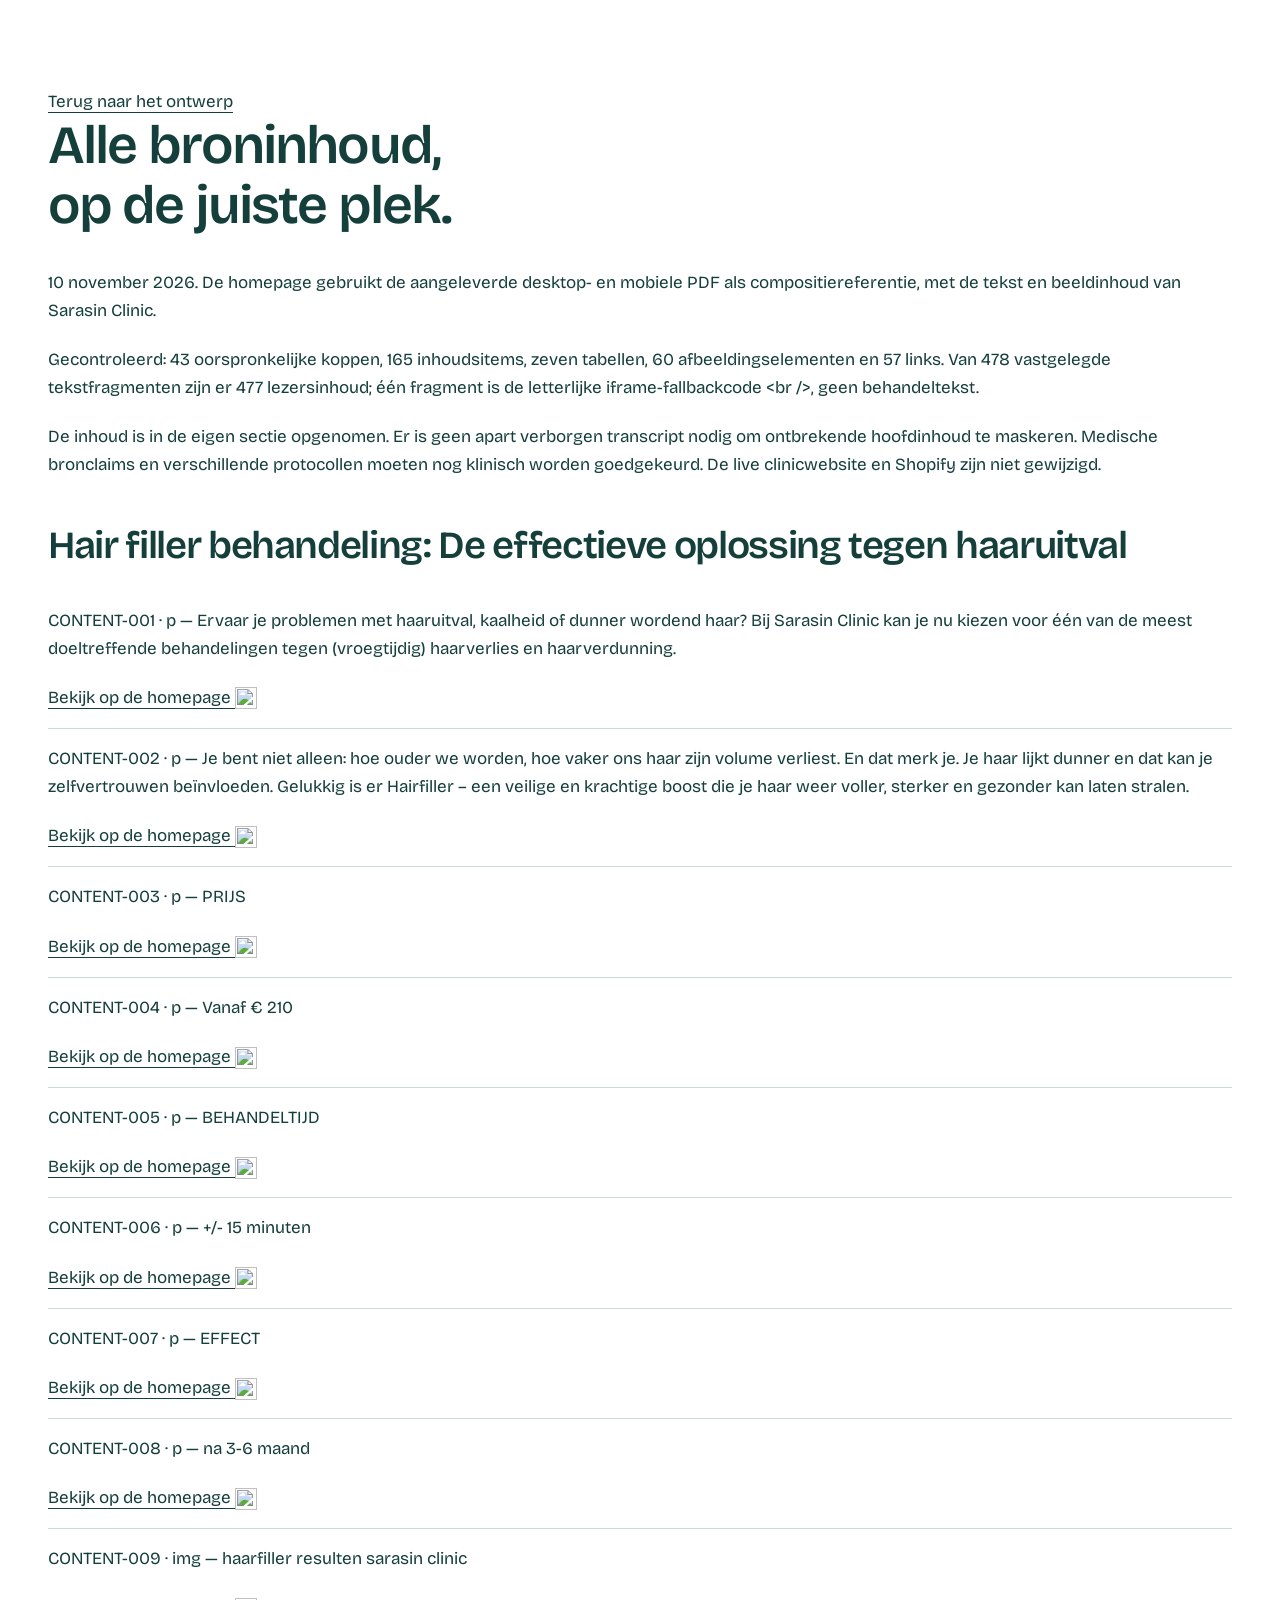
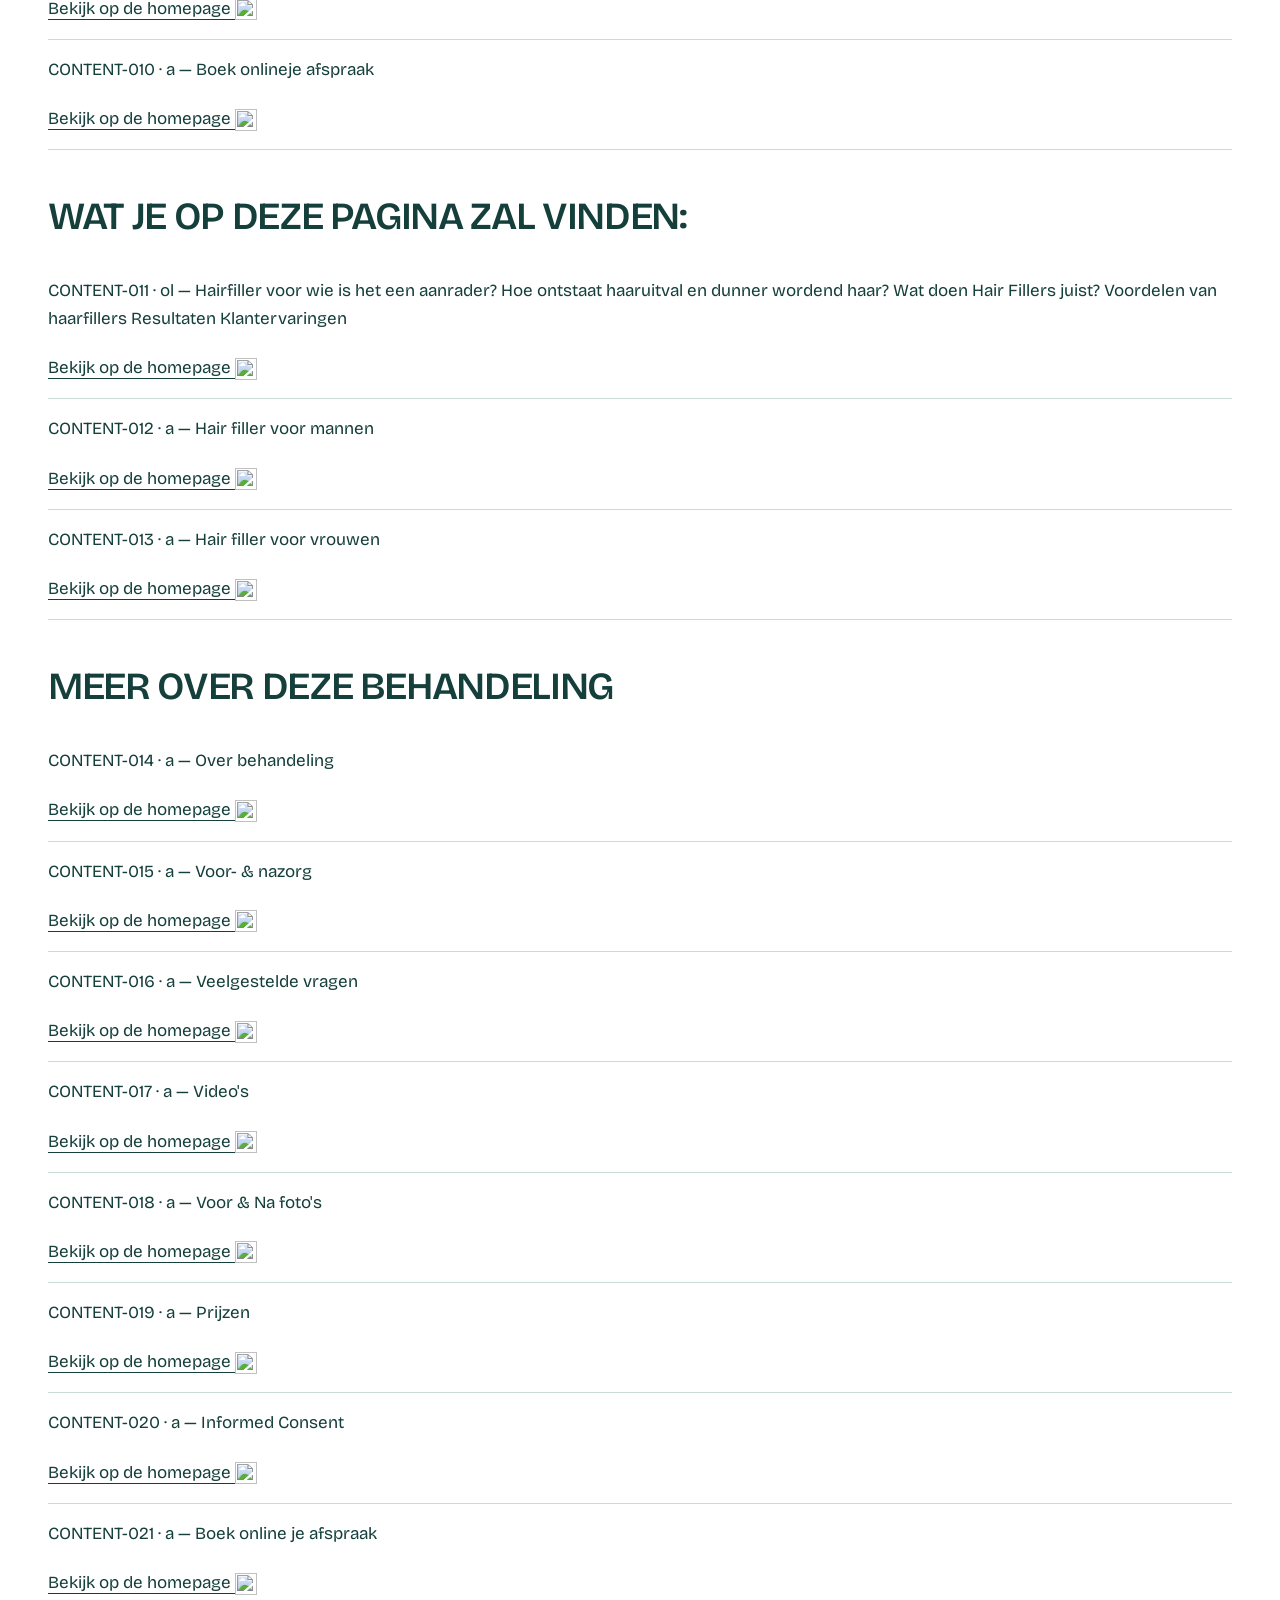
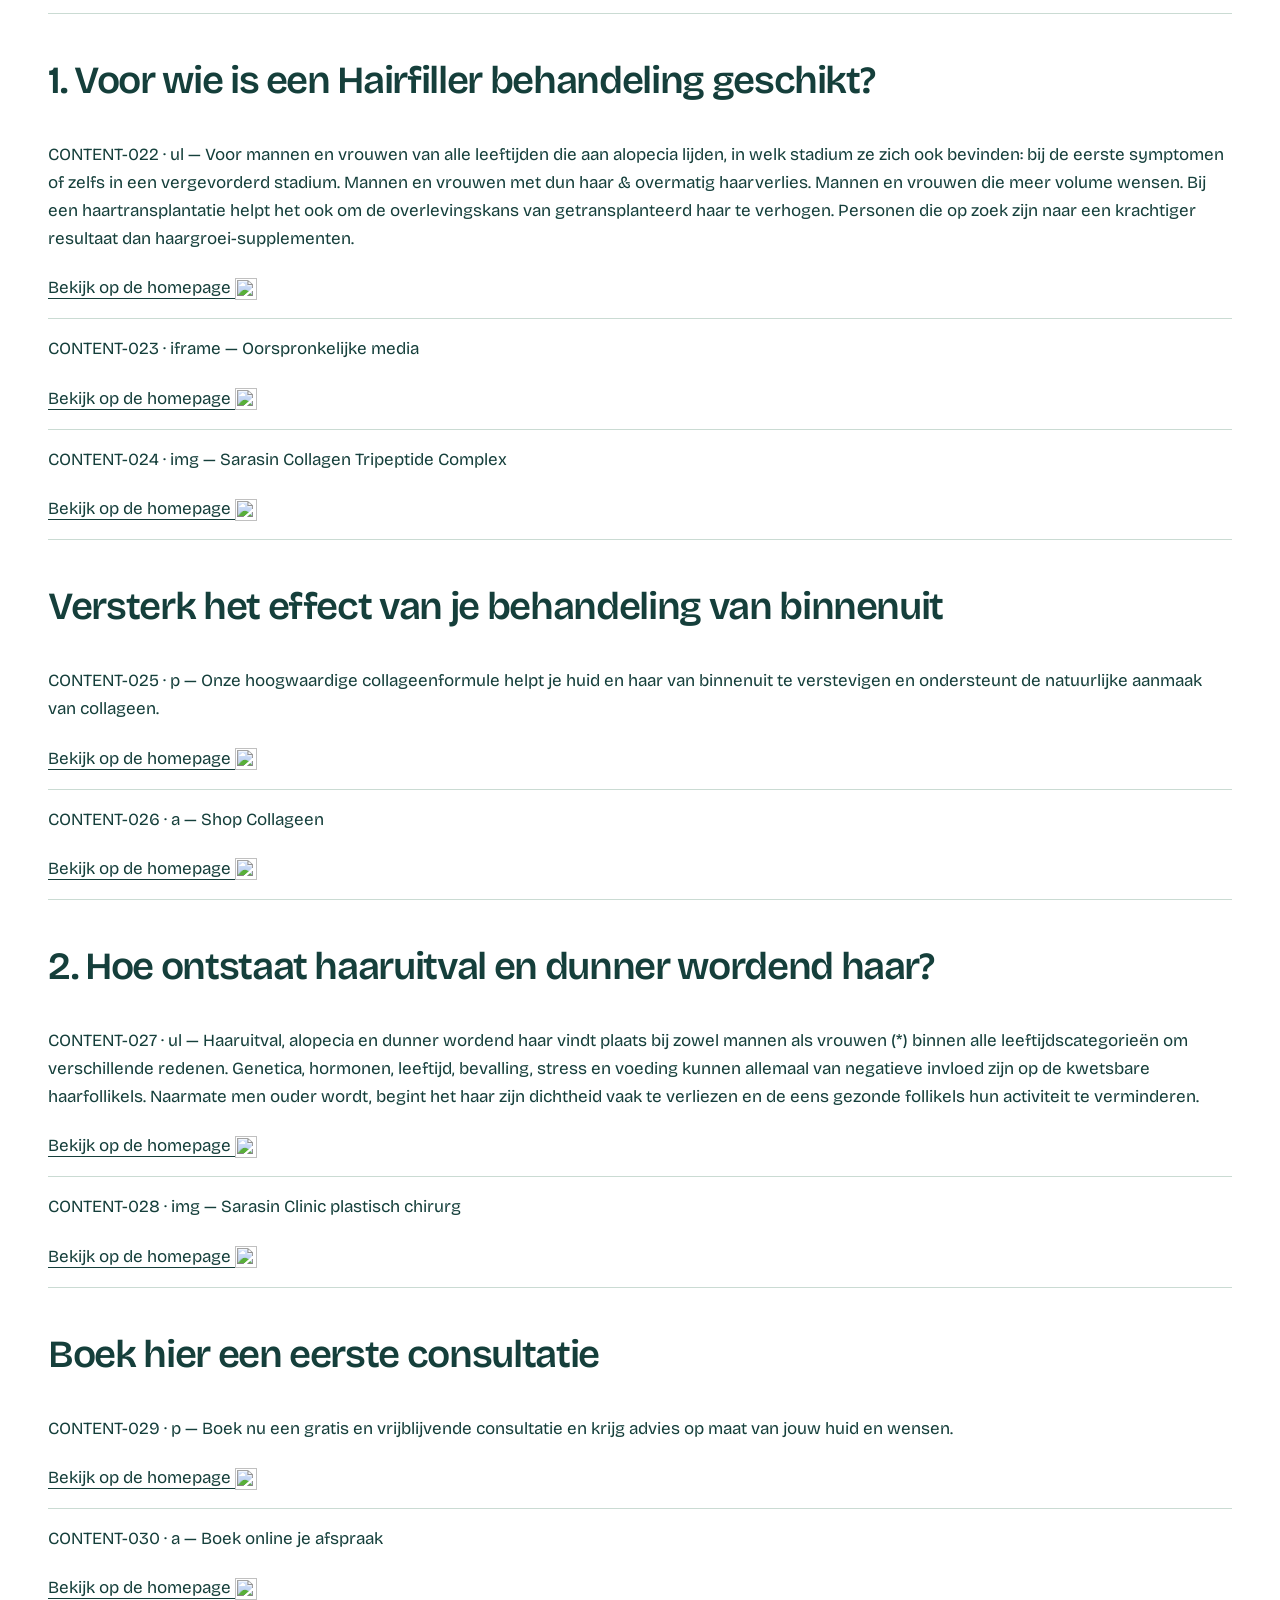
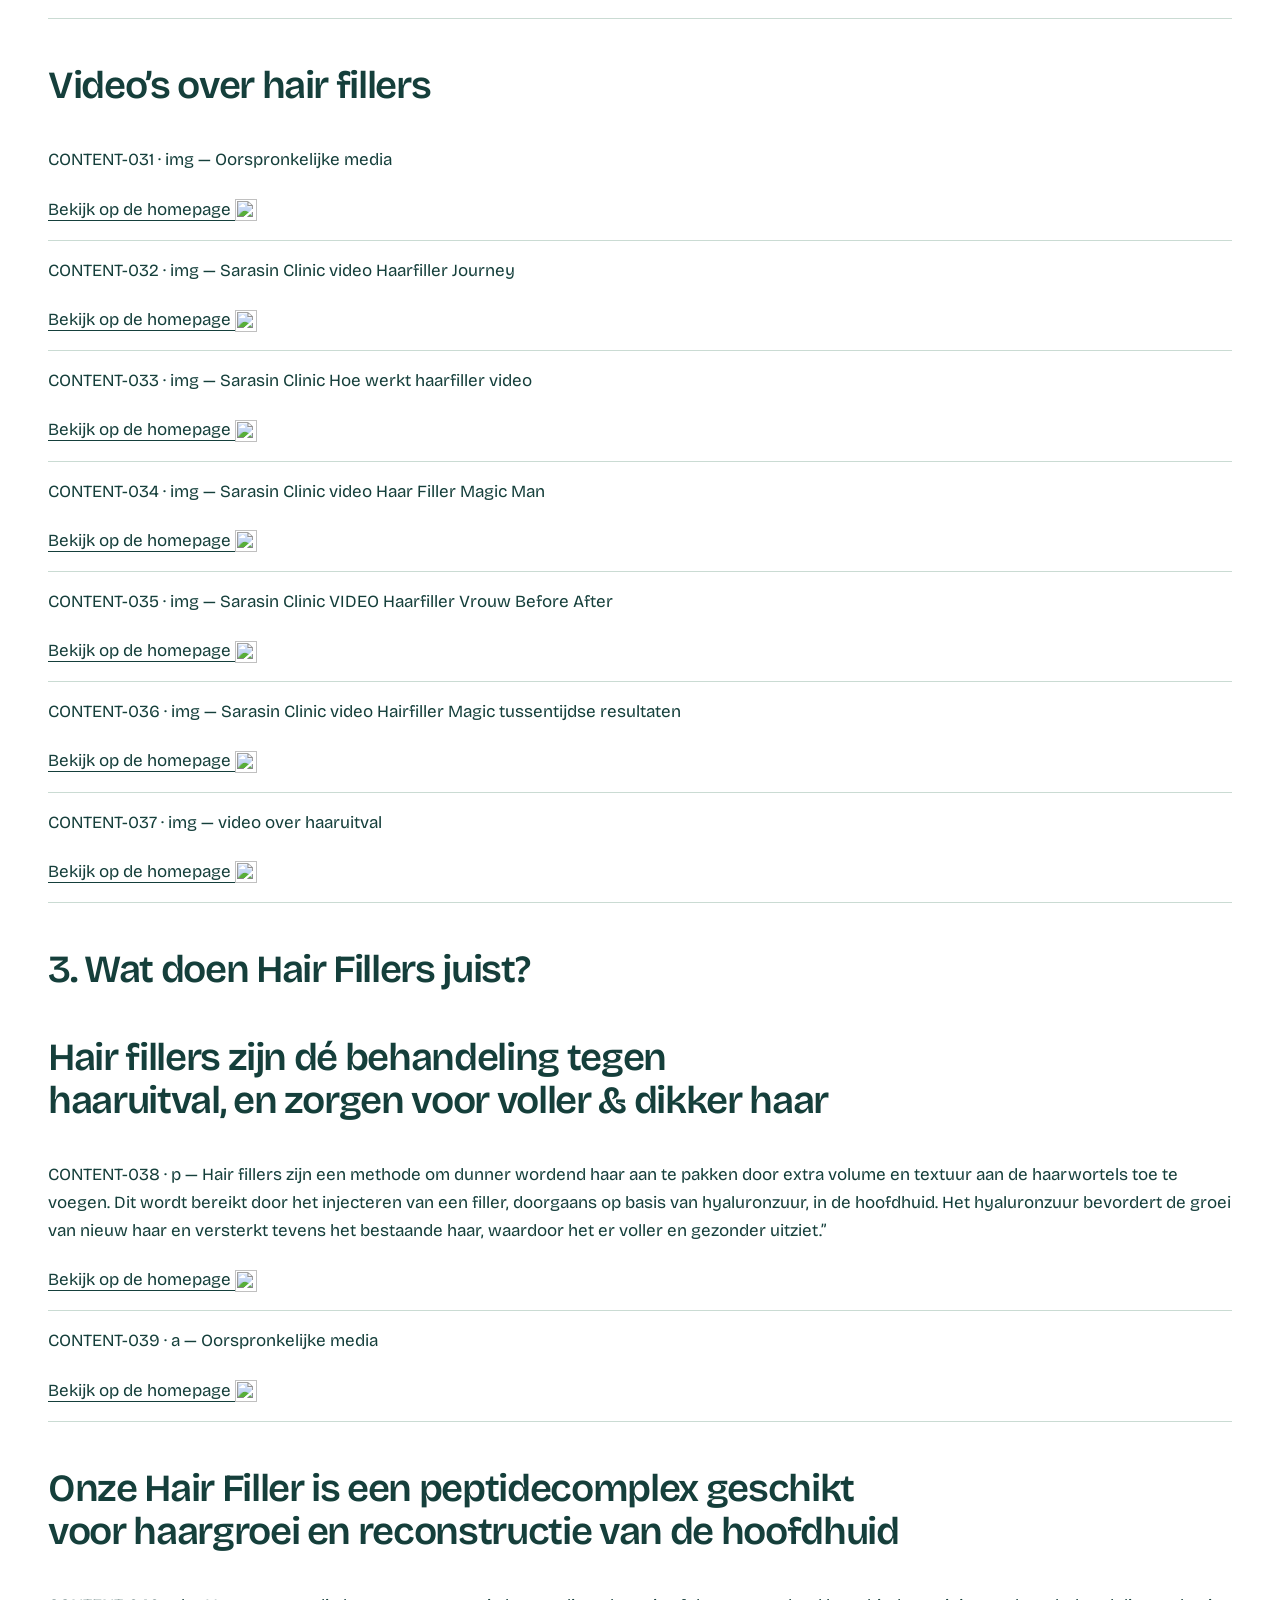
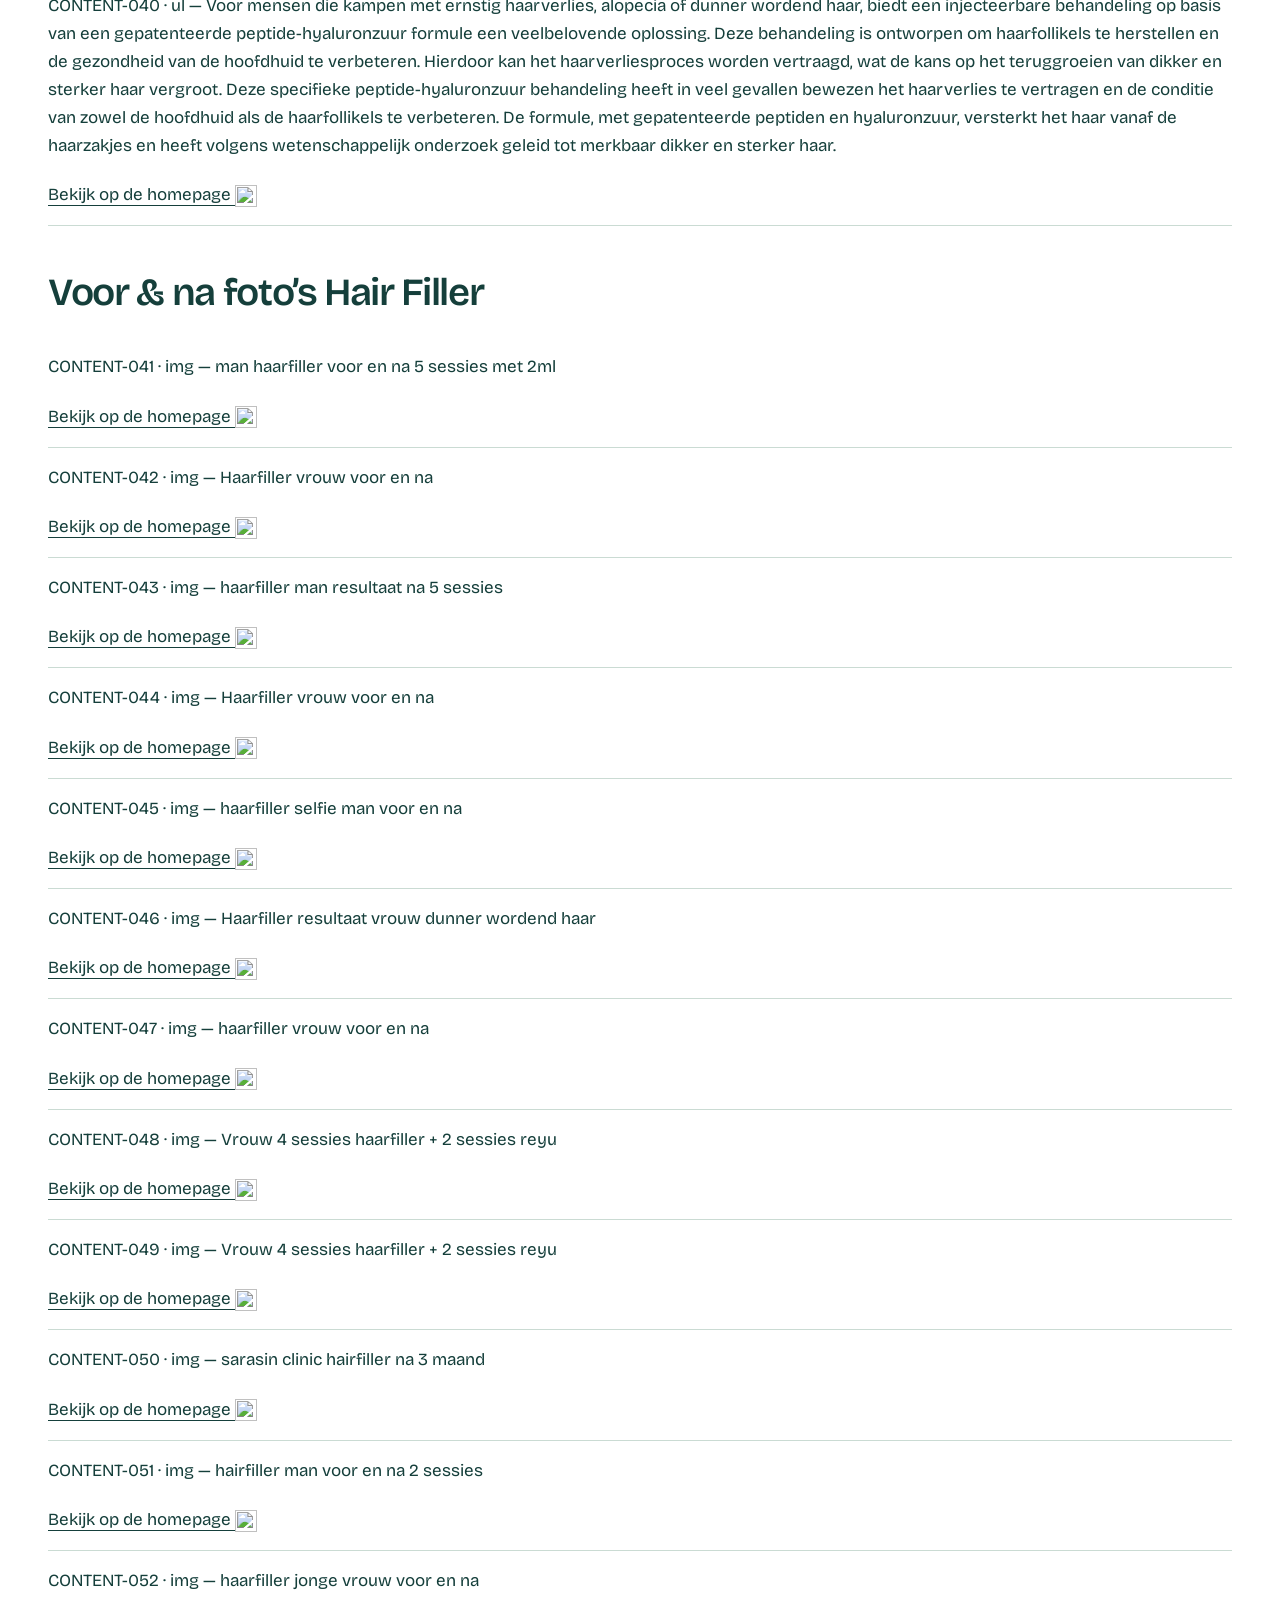
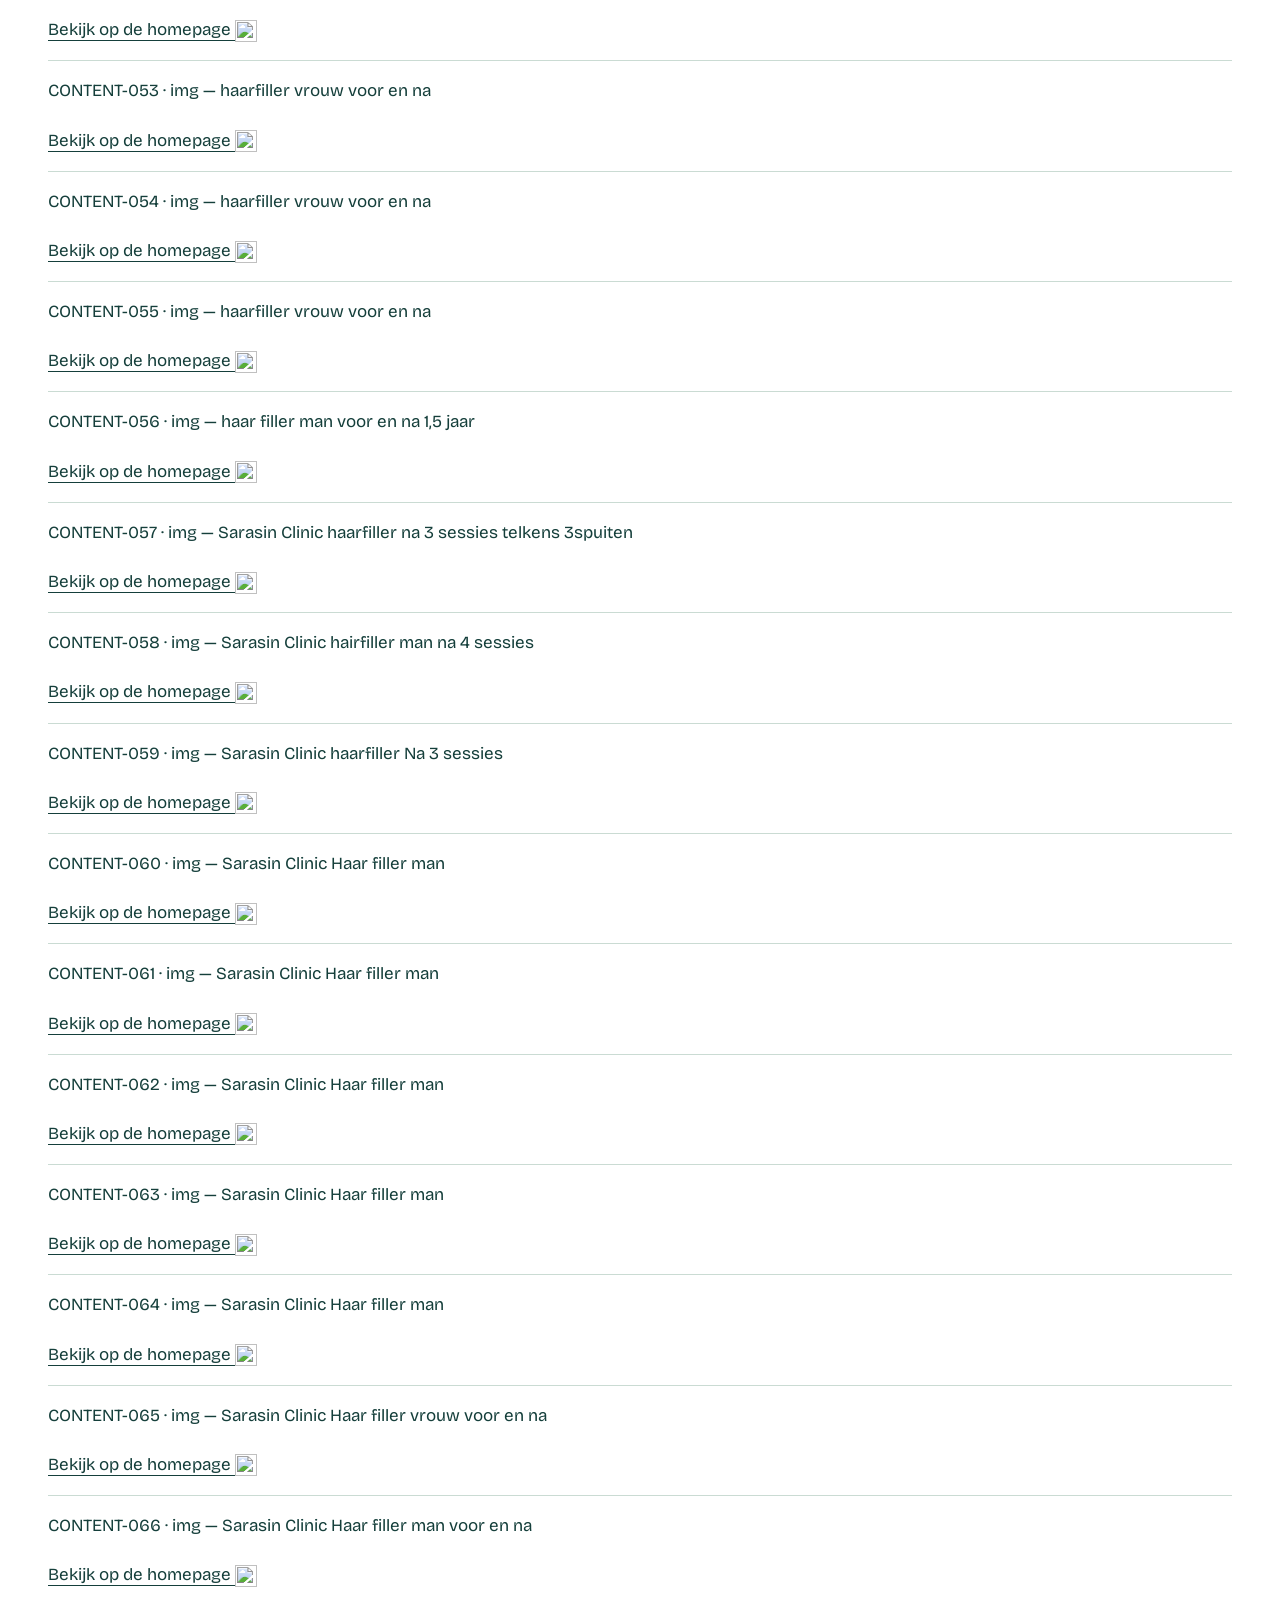
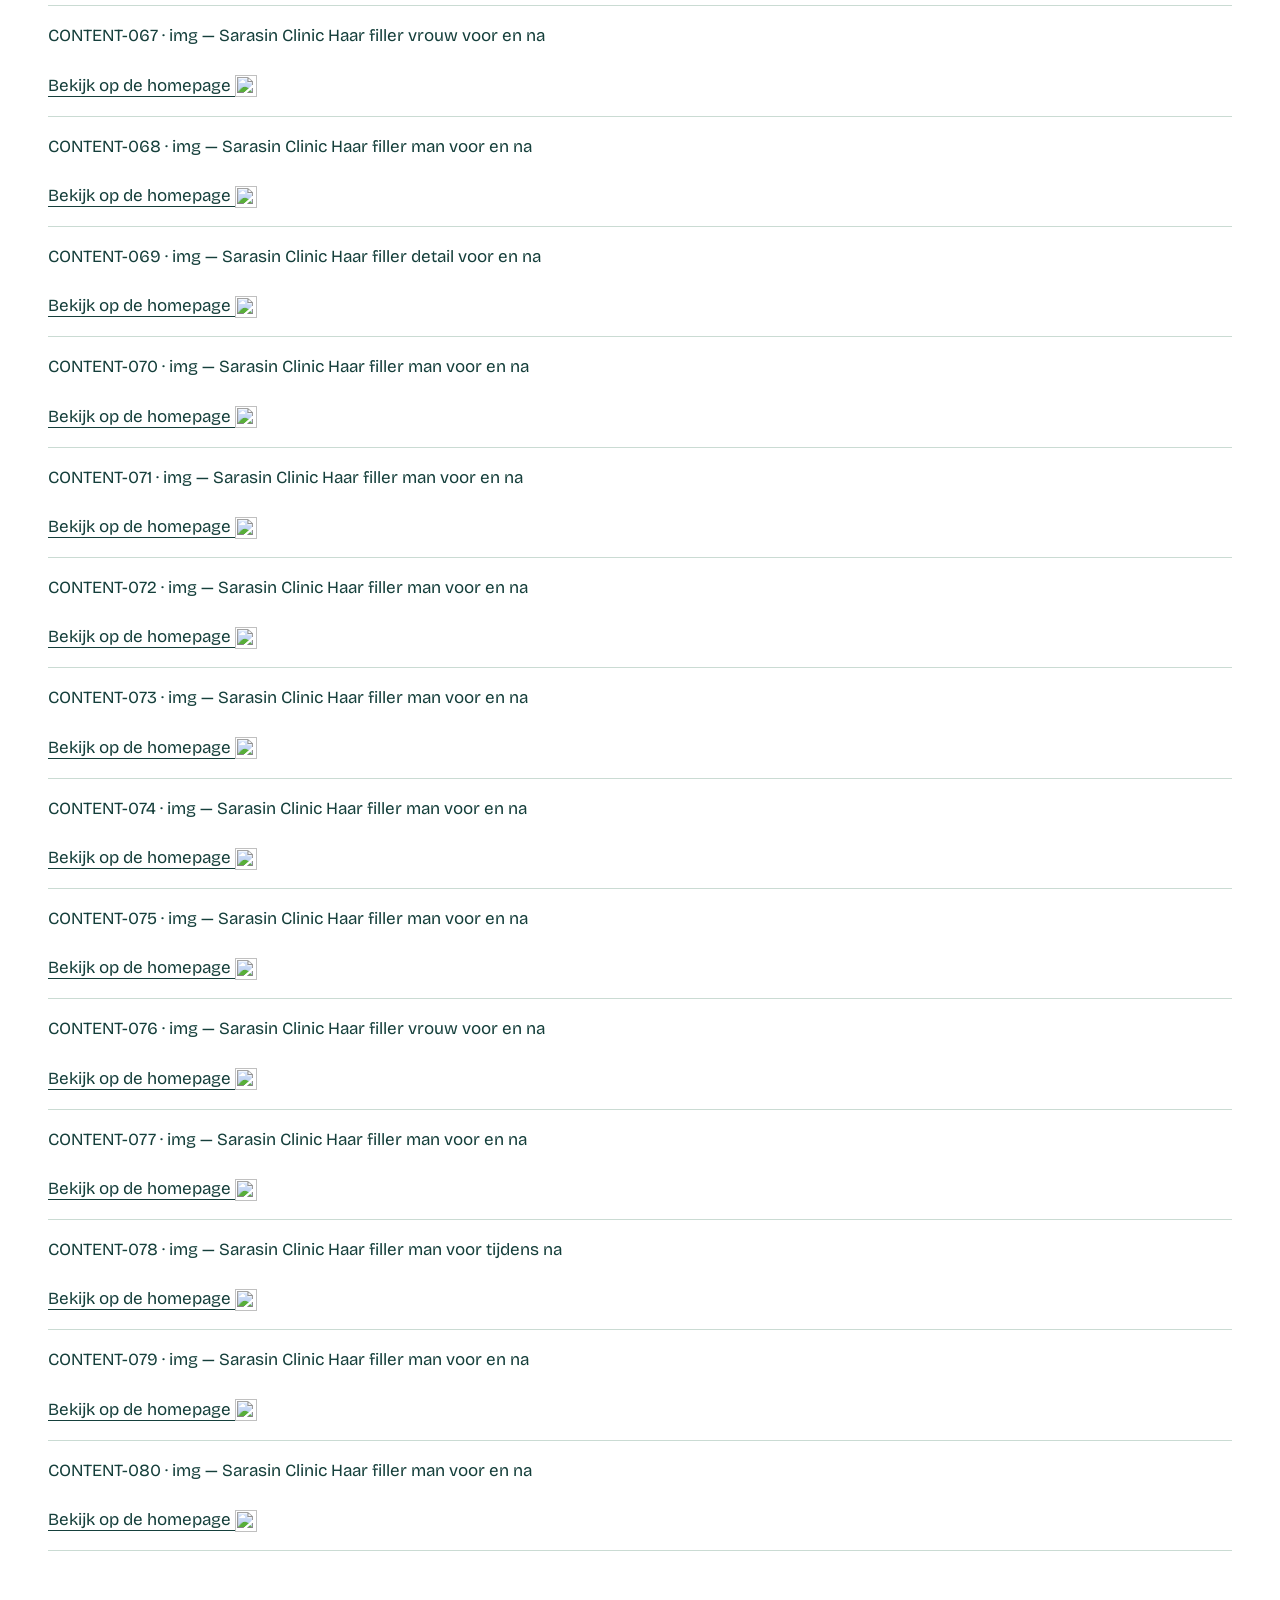
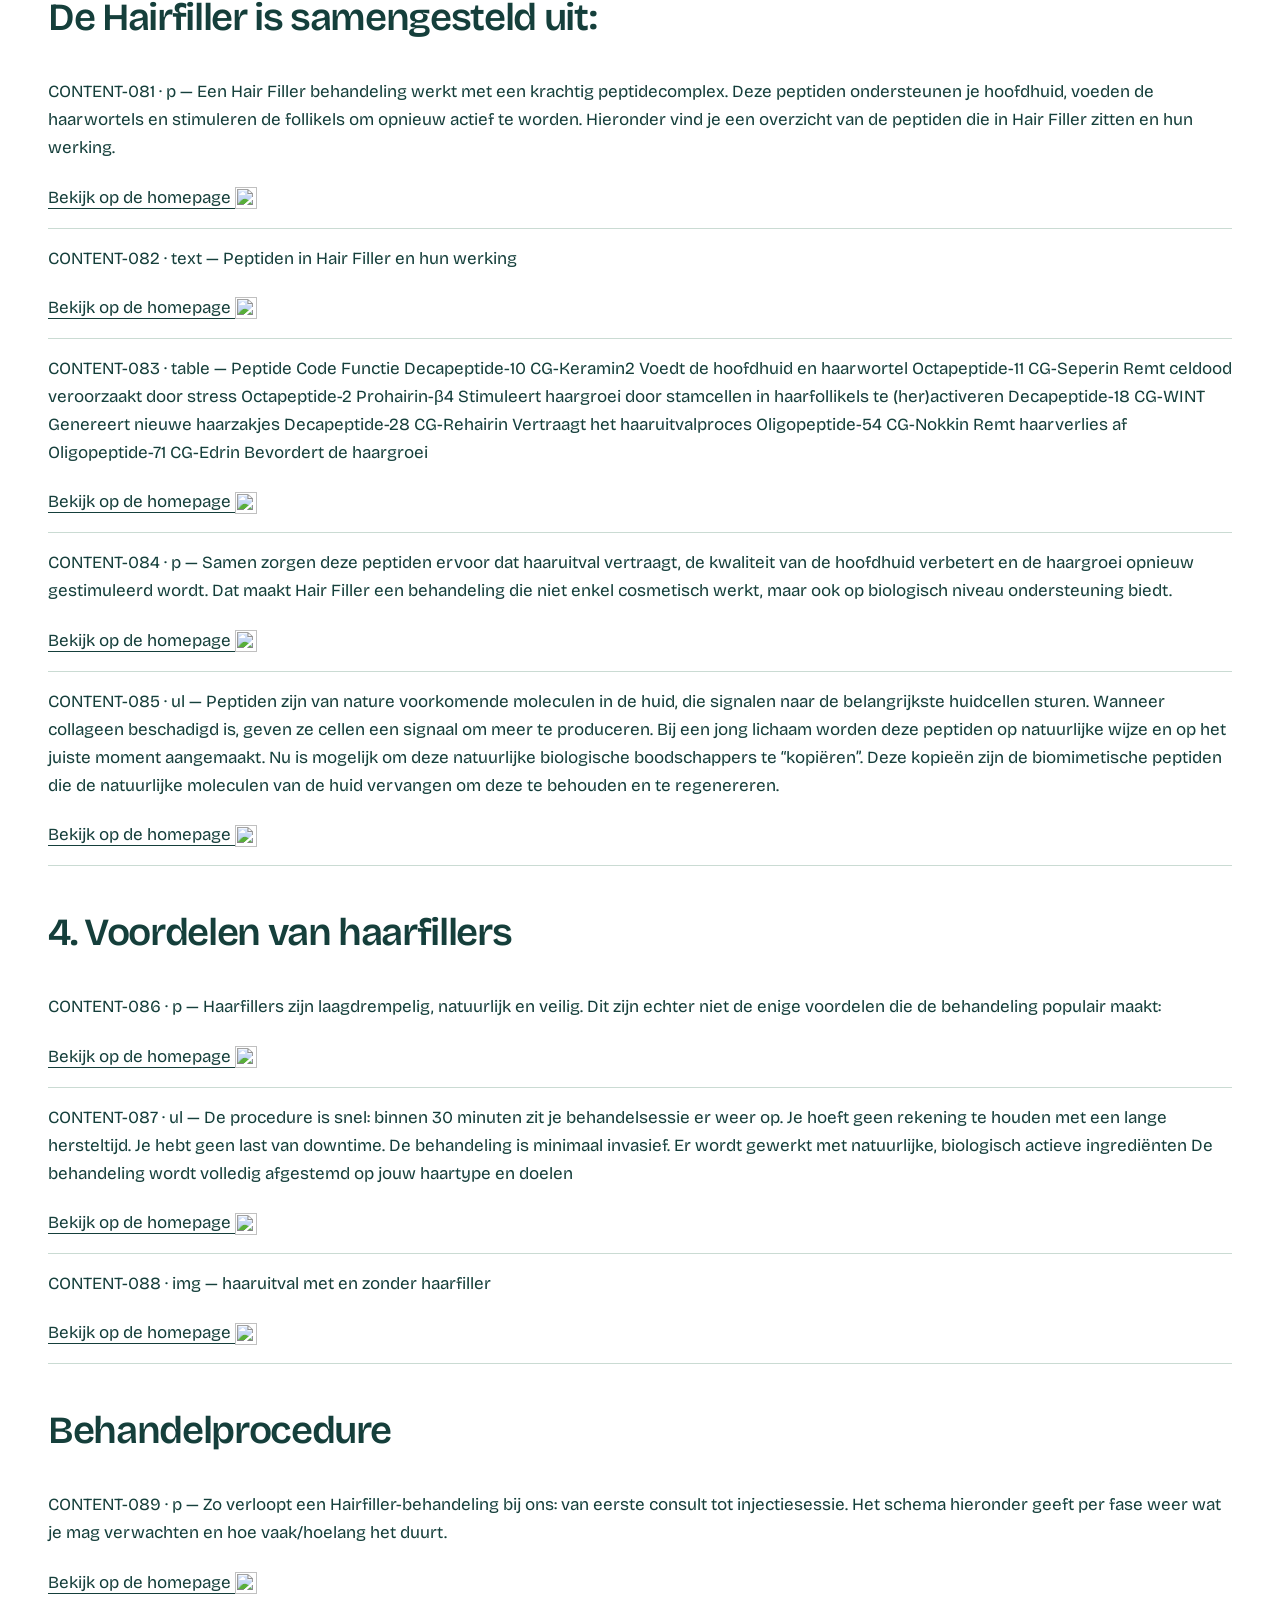
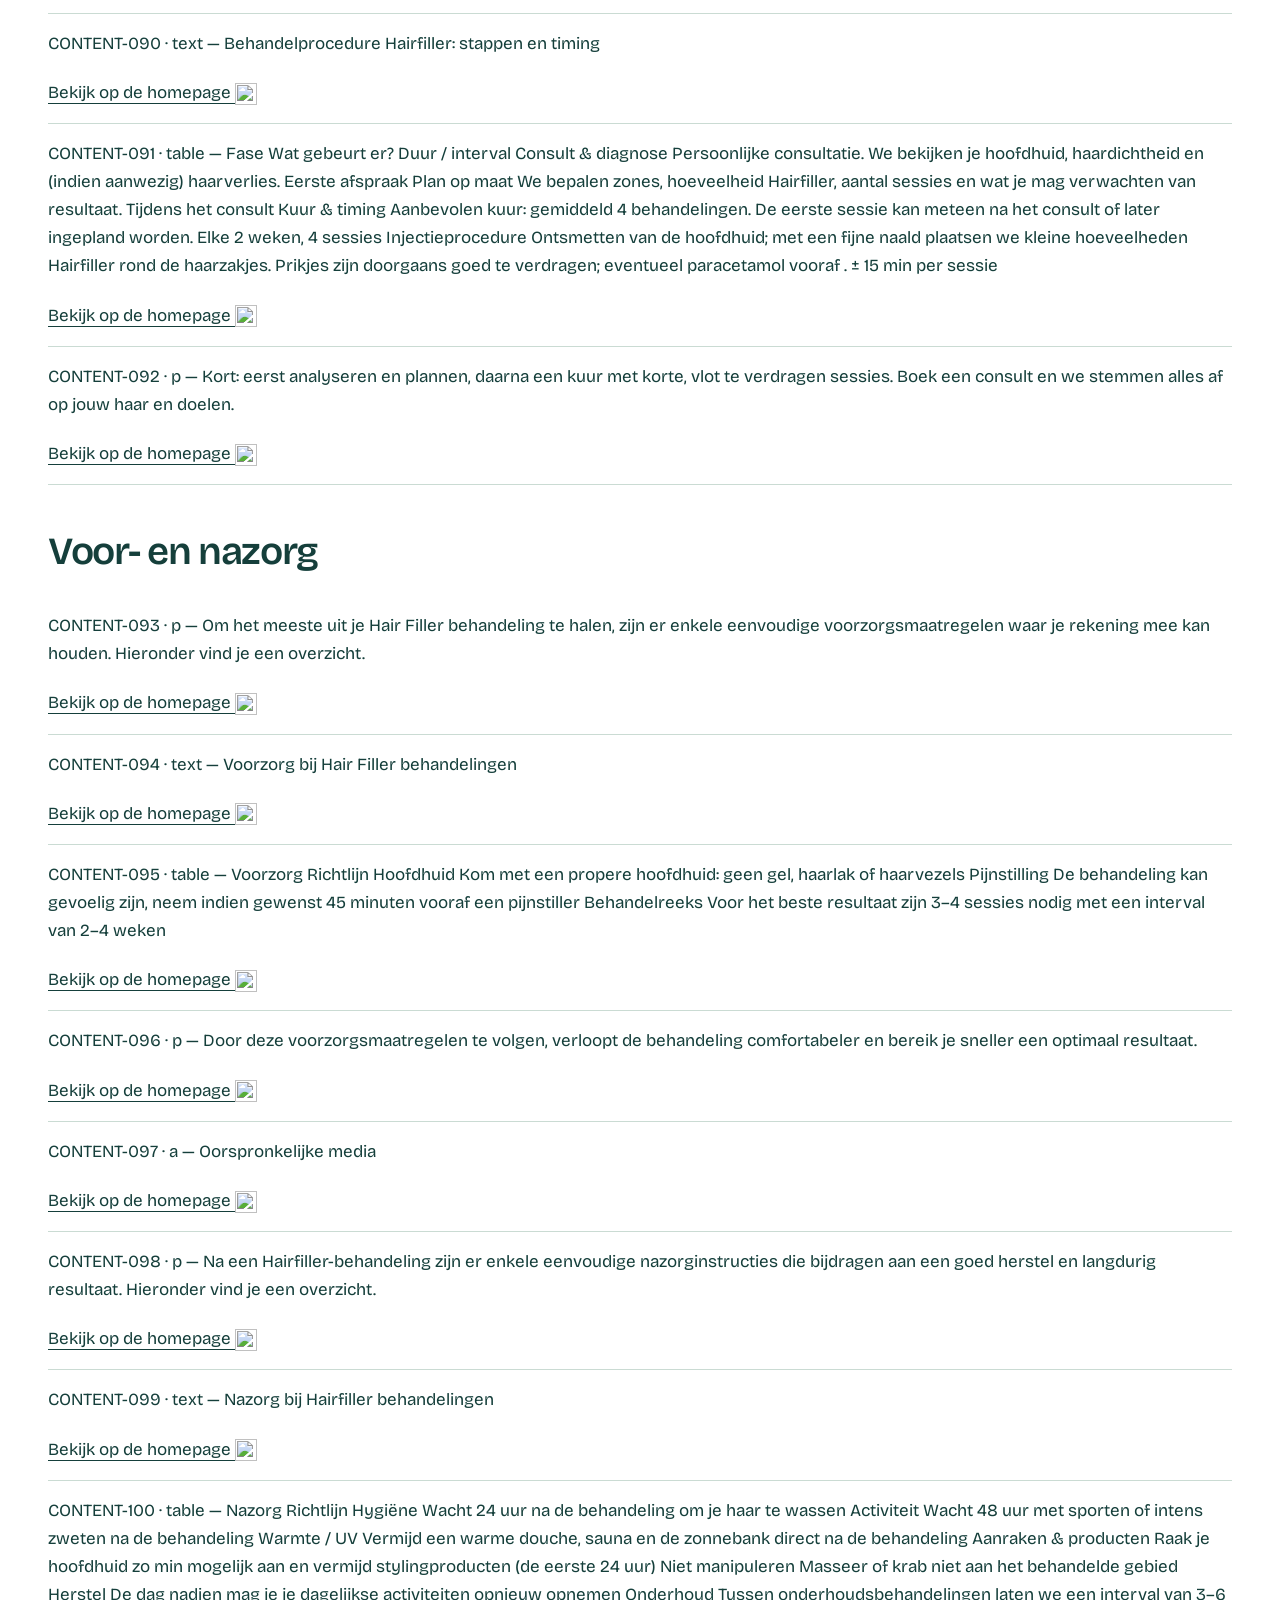
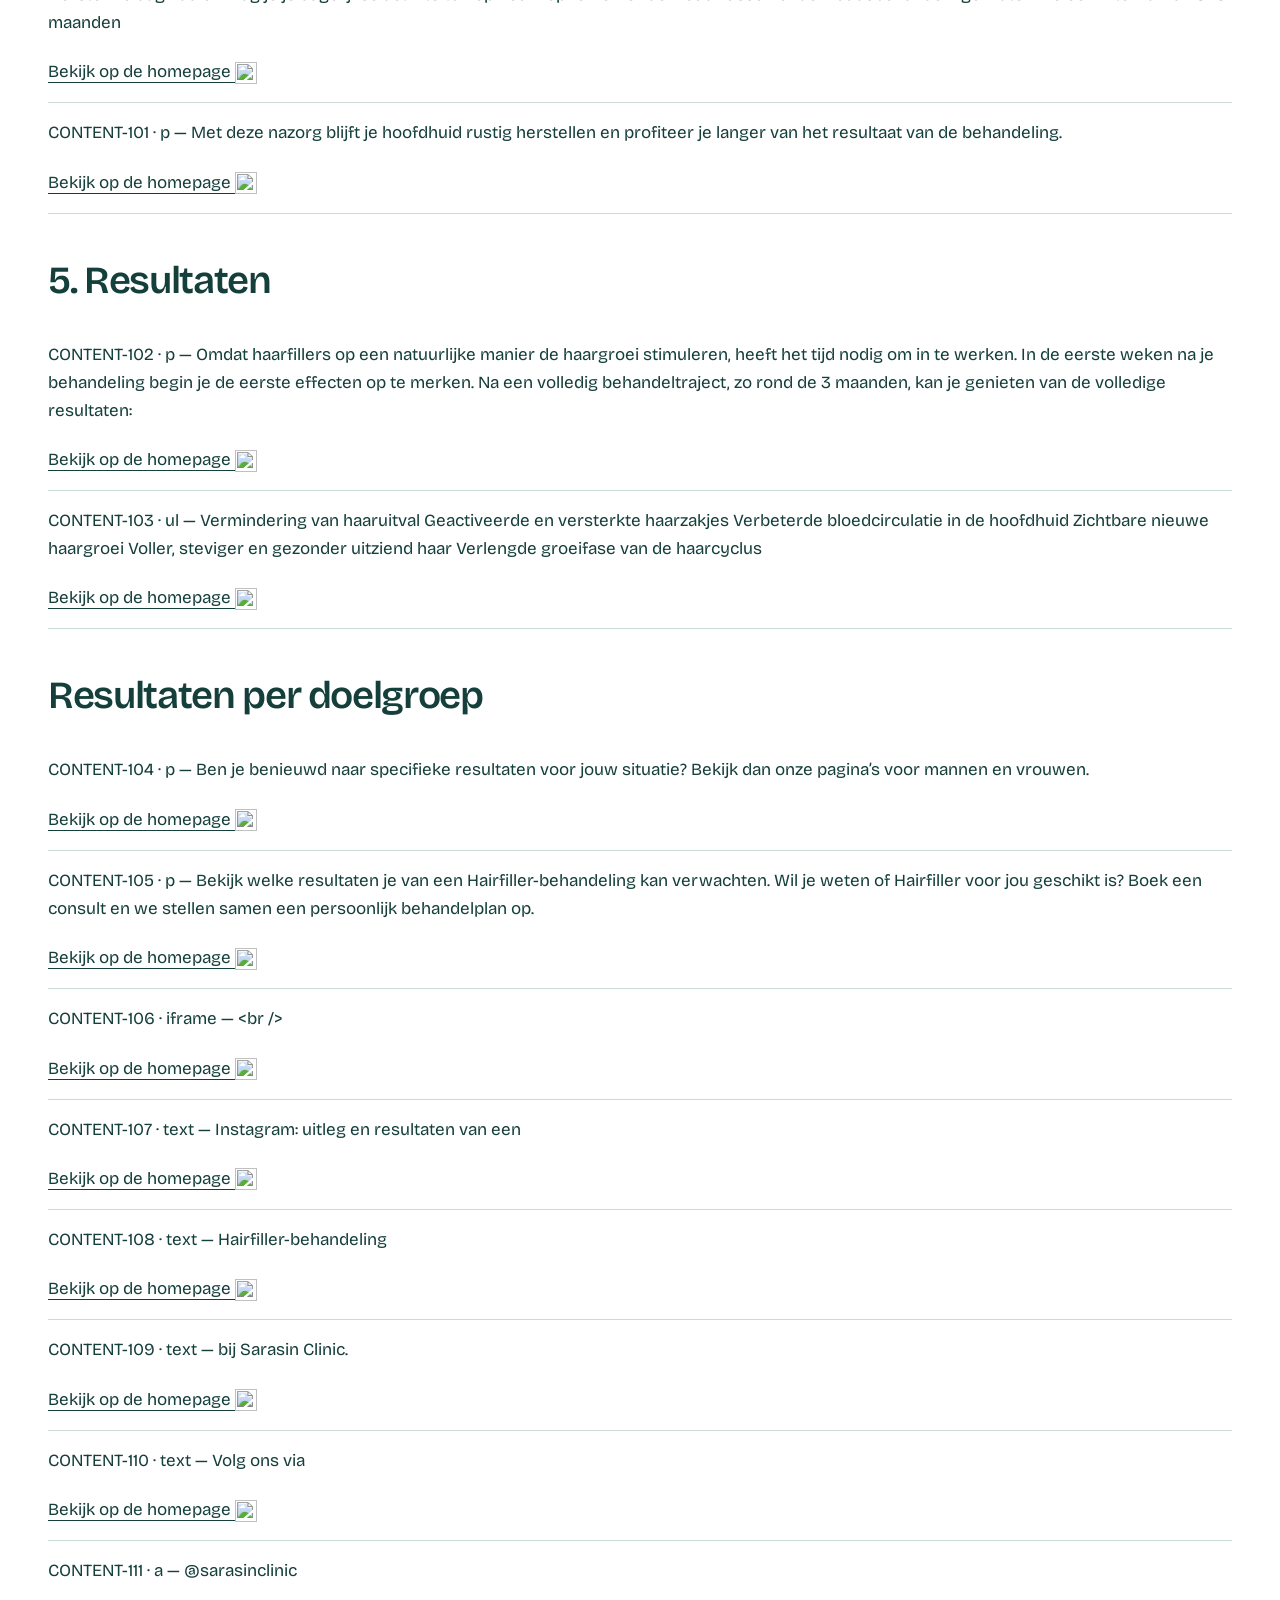
==== commit 70a4742a: "Implement PDF-reference Hairfiller homepage with complete source content" ====
--- a/content-check/index.html
+++ b/content-check/index.html
@@ -1 +1 @@
-<!doctype html><html lang="en"><head><meta charset="utf-8"><meta name="viewport" content="width=device-width,initial-scale=1"><meta name="robots" content="noindex,follow"><title>Hairfiller content comparison — 8 November 2026</title><link rel="stylesheet" href="/styles.css"><link rel="stylesheet" href="/refined.css"><link rel="stylesheet" href="/pilot.css"></head><body><main class="article-page wrap" style="max-width:1200px"><h1>Section-by-section content comparison</h1><p>8 November 2026. The earlier 41-heading inventory was not proof of paragraph-level completeness. This audit records 139 original content blocks and seven tables. Their exact source copy remains in a clearly marked review archive, while the main preview presents the topics in a more readable form.</p><p>Clinical claims, protocol conflicts and patient-media rights still require approval. This is review evidence, not a WordPress launch or medical sign-off.</p><div class="source-links"><a href="/">Treatment preview</a><a href="https://www.figma.com/design/4bfik7c0UoRH24cfdhtyQX/Sarasin?node-id=40002295-4691">Updated mobile Figma frame</a><a href="https://www.figma.com/design/4bfik7c0UoRH24cfdhtyQX/Sarasin?node-id=40002295-3388">Updated desktop Figma frame</a></div><h2>Requested corrections</h2><ul><li>Retain every meaningful source section, not only its heading.</li><li>Make reviews, patient stories and media visibly present.</li><li>Restore all peptide, procedure, preparation, aftercare, price, REYU-comparison and self-care table content.</li><li>Restore the full author biography, portrait, diploma/profile link and booking action.</li><li>Retain mechanism diagrams, benefits, results, audience information, longevity content, source references and all FAQ topics.</li><li>Show clear, dated changes in the current desktop/mobile Figma frames; preserve the previous version as an archive.</li><li>Fix overlapping text, clipped content, blank media and narrow mobile tables.</li></ul><h2>All retained source blocks</h2><section class="source-check-row"><h3>SRC-001 · Hair filler behandeling: De effectieve oplossing tegen haaruitval</h3><p>Hair filler behandeling: De effectieve oplossing tegen haaruitval</p><a href="/#source-SRC-001">Locate the original text in the preview <svg class="link-arrow" aria-hidden="true" width="18" height="18" viewBox="0 0 24 24" fill="none" stroke="currentColor" stroke-width="2" stroke-linecap="round" stroke-linejoin="round"><path d="M7 7h10v10M7 17 17 7"/></svg></a><p class="pilot-note">Retained in review archive · clinical approval pending</p></section><section class="source-check-row"><h3>SRC-002 · Hair filler behandeling: De effectieve oplossing tegen haaruitval</h3><p>Ervaar je problemen met haaruitval, kaalheid of dunner wordend haar? Bij Sarasin Clinic kan je nu kiezen voor één van de meest doeltreffende behandelingen tegen (vroegtijdig) haarverlies en haarverdunning.</p><a href="/#source-SRC-002">Locate the original text in the preview <svg class="link-arrow" aria-hidden="true" width="18" height="18" viewBox="0 0 24 24" fill="none" stroke="currentColor" stroke-width="2" stroke-linecap="round" stroke-linejoin="round"><path d="M7 7h10v10M7 17 17 7"/></svg></a><p class="pilot-note">Retained in review archive · clinical approval pending</p></section><section class="source-check-row"><h3>SRC-003 · Hair filler behandeling: De effectieve oplossing tegen haaruitval</h3><p>Je bent niet alleen: hoe ouder we worden, hoe vaker ons haar zijn volume verliest. En dat merk je. Je haar lijkt dunner en dat kan je zelfvertrouwen beïnvloeden. Gelukkig is er Hairfiller – een veilige en krachtige boost die je haar weer voller, sterker en gezonder kan laten stralen.</p><a href="/#source-SRC-003">Locate the original text in the preview <svg class="link-arrow" aria-hidden="true" width="18" height="18" viewBox="0 0 24 24" fill="none" stroke="currentColor" stroke-width="2" stroke-linecap="round" stroke-linejoin="round"><path d="M7 7h10v10M7 17 17 7"/></svg></a><p class="pilot-note">Retained in review archive · clinical approval pending</p></section><section class="source-check-row"><h3>SRC-004 · Hair filler behandeling: De effectieve oplossing tegen haaruitval</h3><p>Prijs</p><a href="/#source-SRC-004">Locate the original text in the preview <svg class="link-arrow" aria-hidden="true" width="18" height="18" viewBox="0 0 24 24" fill="none" stroke="currentColor" stroke-width="2" stroke-linecap="round" stroke-linejoin="round"><path d="M7 7h10v10M7 17 17 7"/></svg></a><p class="pilot-note">Retained in review archive · clinical approval pending</p></section><section class="source-check-row"><h3>SRC-005 · Hair filler behandeling: De effectieve oplossing tegen haaruitval</h3><p>Vanaf € 210</p><a href="/#source-SRC-005">Locate the original text in the preview <svg class="link-arrow" aria-hidden="true" width="18" height="18" viewBox="0 0 24 24" fill="none" stroke="currentColor" stroke-width="2" stroke-linecap="round" stroke-linejoin="round"><path d="M7 7h10v10M7 17 17 7"/></svg></a><p class="pilot-note">Retained in review archive · clinical approval pending</p></section><section class="source-check-row"><h3>SRC-006 · Hair filler behandeling: De effectieve oplossing tegen haaruitval</h3><p>Behandeltijd</p><a href="/#source-SRC-006">Locate the original text in the preview <svg class="link-arrow" aria-hidden="true" width="18" height="18" viewBox="0 0 24 24" fill="none" stroke="currentColor" stroke-width="2" stroke-linecap="round" stroke-linejoin="round"><path d="M7 7h10v10M7 17 17 7"/></svg></a><p class="pilot-note">Retained in review archive · clinical approval pending</p></section><section class="source-check-row"><h3>SRC-007 · Hair filler behandeling: De effectieve oplossing tegen haaruitval</h3><p>+/- 15 minuten</p><a href="/#source-SRC-007">Locate the original text in the preview <svg class="link-arrow" aria-hidden="true" width="18" height="18" viewBox="0 0 24 24" fill="none" stroke="currentColor" stroke-width="2" stroke-linecap="round" stroke-linejoin="round"><path d="M7 7h10v10M7 17 17 7"/></svg></a><p class="pilot-note">Retained in review archive · clinical approval pending</p></section><section class="source-check-row"><h3>SRC-008 · Hair filler behandeling: De effectieve oplossing tegen haaruitval</h3><p>Effect</p><a href="/#source-SRC-008">Locate the original text in the preview <svg class="link-arrow" aria-hidden="true" width="18" height="18" viewBox="0 0 24 24" fill="none" stroke="currentColor" stroke-width="2" stroke-linecap="round" stroke-linejoin="round"><path d="M7 7h10v10M7 17 17 7"/></svg></a><p class="pilot-note">Retained in review archive · clinical approval pending</p></section><section class="source-check-row"><h3>SRC-009 · Hair filler behandeling: De effectieve oplossing tegen haaruitval</h3><p>na 3-6 maand</p><a href="/#source-SRC-009">Locate the original text in the preview <svg class="link-arrow" aria-hidden="true" width="18" height="18" viewBox="0 0 24 24" fill="none" stroke="currentColor" stroke-width="2" stroke-linecap="round" stroke-linejoin="round"><path d="M7 7h10v10M7 17 17 7"/></svg></a><p class="pilot-note">Retained in review archive · clinical approval pending</p></section><section class="source-check-row"><h3>SRC-010 · Hair filler behandeling: De effectieve oplossing tegen haaruitval</h3><p>Hairfiller voor wie is het een aanrader?</p><a href="/#source-SRC-010">Locate the original text in the preview <svg class="link-arrow" aria-hidden="true" width="18" height="18" viewBox="0 0 24 24" fill="none" stroke="currentColor" stroke-width="2" stroke-linecap="round" stroke-linejoin="round"><path d="M7 7h10v10M7 17 17 7"/></svg></a><p class="pilot-note">Retained in review archive · clinical approval pending</p></section><section class="source-check-row"><h3>SRC-011 · Hair filler behandeling: De effectieve oplossing tegen haaruitval</h3><p>Hoe ontstaat haaruitval en dunner wordend haar?</p><a href="/#source-SRC-011">Locate the original text in the preview <svg class="link-arrow" aria-hidden="true" width="18" height="18" viewBox="0 0 24 24" fill="none" stroke="currentColor" stroke-width="2" stroke-linecap="round" stroke-linejoin="round"><path d="M7 7h10v10M7 17 17 7"/></svg></a><p class="pilot-note">Retained in review archive · clinical approval pending</p></section><section class="source-check-row"><h3>SRC-012 · Hair filler behandeling: De effectieve oplossing tegen haaruitval</h3><p>Wat doen Hair Fillers juist?</p><a href="/#source-SRC-012">Locate the original text in the preview <svg class="link-arrow" aria-hidden="true" width="18" height="18" viewBox="0 0 24 24" fill="none" stroke="currentColor" stroke-width="2" stroke-linecap="round" stroke-linejoin="round"><path d="M7 7h10v10M7 17 17 7"/></svg></a><p class="pilot-note">Retained in review archive · clinical approval pending</p></section><section class="source-check-row"><h3>SRC-013 · Hair filler behandeling: De effectieve oplossing tegen haaruitval</h3><p>Voordelen van haarfillers</p><a href="/#source-SRC-013">Locate the original text in the preview <svg class="link-arrow" aria-hidden="true" width="18" height="18" viewBox="0 0 24 24" fill="none" stroke="currentColor" stroke-width="2" stroke-linecap="round" stroke-linejoin="round"><path d="M7 7h10v10M7 17 17 7"/></svg></a><p class="pilot-note">Retained in review archive · clinical approval pending</p></section><section class="source-check-row"><h3>SRC-014 · Hair filler behandeling: De effectieve oplossing tegen haaruitval</h3><p>Resultaten</p><a href="/#source-SRC-014">Locate the original text in the preview <svg class="link-arrow" aria-hidden="true" width="18" height="18" viewBox="0 0 24 24" fill="none" stroke="currentColor" stroke-width="2" stroke-linecap="round" stroke-linejoin="round"><path d="M7 7h10v10M7 17 17 7"/></svg></a><p class="pilot-note">Retained in review archive · clinical approval pending</p></section><section class="source-check-row"><h3>SRC-015 · Hair filler behandeling: De effectieve oplossing tegen haaruitval</h3><p>Klantervaringen</p><a href="/#source-SRC-015">Locate the original text in the preview <svg class="link-arrow" aria-hidden="true" width="18" height="18" viewBox="0 0 24 24" fill="none" stroke="currentColor" stroke-width="2" stroke-linecap="round" stroke-linejoin="round"><path d="M7 7h10v10M7 17 17 7"/></svg></a><p class="pilot-note">Retained in review archive · clinical approval pending</p></section><section class="source-check-row"><h3>SRC-016 · 1. Voor wie is een Hairfiller behandeling geschikt?</h3><p>1. Voor wie is een Hairfiller behandeling geschikt?</p><a href="/#source-SRC-016">Locate the original text in the preview <svg class="link-arrow" aria-hidden="true" width="18" height="18" viewBox="0 0 24 24" fill="none" stroke="currentColor" stroke-width="2" stroke-linecap="round" stroke-linejoin="round"><path d="M7 7h10v10M7 17 17 7"/></svg></a><p class="pilot-note">Retained in review archive · clinical approval pending</p></section><section class="source-check-row"><h3>SRC-017 · 1. Voor wie is een Hairfiller behandeling geschikt?</h3><p>Voor mannen en vrouwen van alle leeftijden die aan alopecia lijden, in welk stadium ze zich ook bevinden: bij de eerste symptomen of zelfs in een vergevorderd stadium.</p><a href="/#source-SRC-017">Locate the original text in the preview <svg class="link-arrow" aria-hidden="true" width="18" height="18" viewBox="0 0 24 24" fill="none" stroke="currentColor" stroke-width="2" stroke-linecap="round" stroke-linejoin="round"><path d="M7 7h10v10M7 17 17 7"/></svg></a><p class="pilot-note">Retained in review archive · clinical approval pending</p></section><section class="source-check-row"><h3>SRC-018 · 1. Voor wie is een Hairfiller behandeling geschikt?</h3><p>Mannen en vrouwen met dun haar &amp; overmatig haarverlies.</p><a href="/#source-SRC-018">Locate the original text in the preview <svg class="link-arrow" aria-hidden="true" width="18" height="18" viewBox="0 0 24 24" fill="none" stroke="currentColor" stroke-width="2" stroke-linecap="round" stroke-linejoin="round"><path d="M7 7h10v10M7 17 17 7"/></svg></a><p class="pilot-note">Retained in review archive · clinical approval pending</p></section><section class="source-check-row"><h3>SRC-019 · 1. Voor wie is een Hairfiller behandeling geschikt?</h3><p>Mannen en vrouwen die meer volume wensen.</p><a href="/#source-SRC-019">Locate the original text in the preview <svg class="link-arrow" aria-hidden="true" width="18" height="18" viewBox="0 0 24 24" fill="none" stroke="currentColor" stroke-width="2" stroke-linecap="round" stroke-linejoin="round"><path d="M7 7h10v10M7 17 17 7"/></svg></a><p class="pilot-note">Retained in review archive · clinical approval pending</p></section><section class="source-check-row"><h3>SRC-020 · 1. Voor wie is een Hairfiller behandeling geschikt?</h3><p>Bij een haartransplantatie helpt het ook om de overlevingskans van getransplanteerd haar te verhogen.</p><a href="/#source-SRC-020">Locate the original text in the preview <svg class="link-arrow" aria-hidden="true" width="18" height="18" viewBox="0 0 24 24" fill="none" stroke="currentColor" stroke-width="2" stroke-linecap="round" stroke-linejoin="round"><path d="M7 7h10v10M7 17 17 7"/></svg></a><p class="pilot-note">Retained in review archive · clinical approval pending</p></section><section class="source-check-row"><h3>SRC-021 · 1. Voor wie is een Hairfiller behandeling geschikt?</h3><p>Personen die op zoek zijn naar een krachtiger resultaat dan haargroei-supplementen.</p><a href="/#source-SRC-021">Locate the original text in the preview <svg class="link-arrow" aria-hidden="true" width="18" height="18" viewBox="0 0 24 24" fill="none" stroke="currentColor" stroke-width="2" stroke-linecap="round" stroke-linejoin="round"><path d="M7 7h10v10M7 17 17 7"/></svg></a><p class="pilot-note">Retained in review archive · clinical approval pending</p></section><section class="source-check-row"><h3>SRC-022 · Versterk het effect van je behandeling van binnenuit</h3><p>Versterk het effect van je behandeling van binnenuit</p><a href="/#source-SRC-022">Locate the original text in the preview <svg class="link-arrow" aria-hidden="true" width="18" height="18" viewBox="0 0 24 24" fill="none" stroke="currentColor" stroke-width="2" stroke-linecap="round" stroke-linejoin="round"><path d="M7 7h10v10M7 17 17 7"/></svg></a><p class="pilot-note">Retained in review archive · clinical approval pending</p></section><section class="source-check-row"><h3>SRC-023 · Versterk het effect van je behandeling van binnenuit</h3><p>Onze hoogwaardige collageenformule helpt je huid en haar van binnenuit te verstevigen en ondersteunt de natuurlijke aanmaak van collageen.</p><a href="/#source-SRC-023">Locate the original text in the preview <svg class="link-arrow" aria-hidden="true" width="18" height="18" viewBox="0 0 24 24" fill="none" stroke="currentColor" stroke-width="2" stroke-linecap="round" stroke-linejoin="round"><path d="M7 7h10v10M7 17 17 7"/></svg></a><p class="pilot-note">Retained in review archive · clinical approval pending</p></section><section class="source-check-row"><h3>SRC-024 · 2. Hoe ontstaat haaruitval en dunner wordend haar?</h3><p>2. Hoe ontstaat haaruitval en dunner wordend haar?</p><a href="/#source-SRC-024">Locate the original text in the preview <svg class="link-arrow" aria-hidden="true" width="18" height="18" viewBox="0 0 24 24" fill="none" stroke="currentColor" stroke-width="2" stroke-linecap="round" stroke-linejoin="round"><path d="M7 7h10v10M7 17 17 7"/></svg></a><p class="pilot-note">Retained in review archive · clinical approval pending</p></section><section class="source-check-row"><h3>SRC-025 · 2. Hoe ontstaat haaruitval en dunner wordend haar?</h3><p>Haaruitval, alopecia en dunner wordend haar vindt plaats bij zowel mannen als vrouwen (*) binnen alle leeftijdscategorieën om verschillende redenen.</p><a href="/#source-SRC-025">Locate the original text in the preview <svg class="link-arrow" aria-hidden="true" width="18" height="18" viewBox="0 0 24 24" fill="none" stroke="currentColor" stroke-width="2" stroke-linecap="round" stroke-linejoin="round"><path d="M7 7h10v10M7 17 17 7"/></svg></a><p class="pilot-note">Retained in review archive · clinical approval pending</p></section><section class="source-check-row"><h3>SRC-026 · 2. Hoe ontstaat haaruitval en dunner wordend haar?</h3><p>Genetica, hormonen, leeftijd, bevalling, stress en voeding kunnen allemaal van negatieve invloed zijn op de kwetsbare haarfollikels.</p><a href="/#source-SRC-026">Locate the original text in the preview <svg class="link-arrow" aria-hidden="true" width="18" height="18" viewBox="0 0 24 24" fill="none" stroke="currentColor" stroke-width="2" stroke-linecap="round" stroke-linejoin="round"><path d="M7 7h10v10M7 17 17 7"/></svg></a><p class="pilot-note">Retained in review archive · clinical approval pending</p></section><section class="source-check-row"><h3>SRC-027 · 2. Hoe ontstaat haaruitval en dunner wordend haar?</h3><p>Naarmate men ouder wordt, begint het haar zijn dichtheid vaak te verliezen en de eens gezonde follikels hun activiteit te verminderen.</p><a href="/#source-SRC-027">Locate the original text in the preview <svg class="link-arrow" aria-hidden="true" width="18" height="18" viewBox="0 0 24 24" fill="none" stroke="currentColor" stroke-width="2" stroke-linecap="round" stroke-linejoin="round"><path d="M7 7h10v10M7 17 17 7"/></svg></a><p class="pilot-note">Retained in review archive · clinical approval pending</p></section><section class="source-check-row"><h3>SRC-028 · Boek hier een eerste consultatie</h3><p>Boek hier een eerste consultatie</p><a href="/#source-SRC-028">Locate the original text in the preview <svg class="link-arrow" aria-hidden="true" width="18" height="18" viewBox="0 0 24 24" fill="none" stroke="currentColor" stroke-width="2" stroke-linecap="round" stroke-linejoin="round"><path d="M7 7h10v10M7 17 17 7"/></svg></a><p class="pilot-note">Retained in review archive · clinical approval pending</p></section><section class="source-check-row"><h3>SRC-029 · Boek hier een eerste consultatie</h3><p>Boek nu een gratis en vrijblijvende consultatie en krijg advies op maat van jouw huid en wensen.</p><a href="/#source-SRC-029">Locate the original text in the preview <svg class="link-arrow" aria-hidden="true" width="18" height="18" viewBox="0 0 24 24" fill="none" stroke="currentColor" stroke-width="2" stroke-linecap="round" stroke-linejoin="round"><path d="M7 7h10v10M7 17 17 7"/></svg></a><p class="pilot-note">Retained in review archive · clinical approval pending</p></section><section class="source-check-row"><h3>SRC-030 · Video’s over hair fillers</h3><p>Video’s over hair fillers</p><a href="/#source-SRC-030">Locate the original text in the preview <svg class="link-arrow" aria-hidden="true" width="18" height="18" viewBox="0 0 24 24" fill="none" stroke="currentColor" stroke-width="2" stroke-linecap="round" stroke-linejoin="round"><path d="M7 7h10v10M7 17 17 7"/></svg></a><p class="pilot-note">Retained in review archive · clinical approval pending</p></section><section class="source-check-row"><h3>SRC-031 · 3. Wat doen Hair Fillers juist?</h3><p>3. Wat doen Hair Fillers juist?</p><a href="/#source-SRC-031">Locate the original text in the preview <svg class="link-arrow" aria-hidden="true" width="18" height="18" viewBox="0 0 24 24" fill="none" stroke="currentColor" stroke-width="2" stroke-linecap="round" stroke-linejoin="round"><path d="M7 7h10v10M7 17 17 7"/></svg></a><p class="pilot-note">Retained in review archive · clinical approval pending</p></section><section class="source-check-row"><h3>SRC-032 · Hair fillers zijn dé behandeling tegen haaruitval, en zorgen voor voller &amp; dikker haar</h3><p>Hair fillers zijn dé behandeling tegen haaruitval, en zorgen voor voller &amp; dikker haar</p><a href="/#source-SRC-032">Locate the original text in the preview <svg class="link-arrow" aria-hidden="true" width="18" height="18" viewBox="0 0 24 24" fill="none" stroke="currentColor" stroke-width="2" stroke-linecap="round" stroke-linejoin="round"><path d="M7 7h10v10M7 17 17 7"/></svg></a><p class="pilot-note">Retained in review archive · clinical approval pending</p></section><section class="source-check-row"><h3>SRC-033 · Hair fillers zijn dé behandeling tegen haaruitval, en zorgen voor voller &amp; dikker haar</h3><p>Hair fillers zijn een methode om dunner wordend haar aan te pakken door extra volume en textuur aan de haarwortels toe te voegen. Dit wordt bereikt door het injecteren van een filler, doorgaans op basis van hyaluronzuur, in de hoofdhuid. Het hyaluronzuur bevordert de groei van nieuw haar en versterkt tevens het bestaande haar, waardoor het er voller en gezonder uitziet.”</p><a href="/#source-SRC-033">Locate the original text in the preview <svg class="link-arrow" aria-hidden="true" width="18" height="18" viewBox="0 0 24 24" fill="none" stroke="currentColor" stroke-width="2" stroke-linecap="round" stroke-linejoin="round"><path d="M7 7h10v10M7 17 17 7"/></svg></a><p class="pilot-note">Retained in review archive · clinical approval pending</p></section><section class="source-check-row"><h3>SRC-034 · Onze Hair Filler is een peptidecomplex geschikt voor haargroei en reconstructie van de hoofdhuid</h3><p>Onze Hair Filler is een peptidecomplex geschikt voor haargroei en reconstructie van de hoofdhuid</p><a href="/#source-SRC-034">Locate the original text in the preview <svg class="link-arrow" aria-hidden="true" width="18" height="18" viewBox="0 0 24 24" fill="none" stroke="currentColor" stroke-width="2" stroke-linecap="round" stroke-linejoin="round"><path d="M7 7h10v10M7 17 17 7"/></svg></a><p class="pilot-note">Retained in review archive · clinical approval pending</p></section><section class="source-check-row"><h3>SRC-035 · Onze Hair Filler is een peptidecomplex geschikt voor haargroei en reconstructie van de hoofdhuid</h3><p>Voor mensen die kampen met ernstig haarverlies, alopecia of dunner wordend haar, biedt een injecteerbare behandeling op basis van een gepatenteerde peptide-hyaluronzuur formule een veelbelovende oplossing.</p><a href="/#source-SRC-035">Locate the original text in the preview <svg class="link-arrow" aria-hidden="true" width="18" height="18" viewBox="0 0 24 24" fill="none" stroke="currentColor" stroke-width="2" stroke-linecap="round" stroke-linejoin="round"><path d="M7 7h10v10M7 17 17 7"/></svg></a><p class="pilot-note">Retained in review archive · clinical approval pending</p></section><section class="source-check-row"><h3>SRC-036 · Onze Hair Filler is een peptidecomplex geschikt voor haargroei en reconstructie van de hoofdhuid</h3><p>Deze behandeling is ontworpen om haarfollikels te herstellen en de gezondheid van de hoofdhuid te verbeteren.</p><a href="/#source-SRC-036">Locate the original text in the preview <svg class="link-arrow" aria-hidden="true" width="18" height="18" viewBox="0 0 24 24" fill="none" stroke="currentColor" stroke-width="2" stroke-linecap="round" stroke-linejoin="round"><path d="M7 7h10v10M7 17 17 7"/></svg></a><p class="pilot-note">Retained in review archive · clinical approval pending</p></section><section class="source-check-row"><h3>SRC-037 · Onze Hair Filler is een peptidecomplex geschikt voor haargroei en reconstructie van de hoofdhuid</h3><p>Hierdoor kan het haarverliesproces worden vertraagd, wat de kans op het teruggroeien van dikker en sterker haar vergroot.</p><a href="/#source-SRC-037">Locate the original text in the preview <svg class="link-arrow" aria-hidden="true" width="18" height="18" viewBox="0 0 24 24" fill="none" stroke="currentColor" stroke-width="2" stroke-linecap="round" stroke-linejoin="round"><path d="M7 7h10v10M7 17 17 7"/></svg></a><p class="pilot-note">Retained in review archive · clinical approval pending</p></section><section class="source-check-row"><h3>SRC-038 · Onze Hair Filler is een peptidecomplex geschikt voor haargroei en reconstructie van de hoofdhuid</h3><p>Deze specifieke peptide-hyaluronzuur behandeling heeft in veel gevallen bewezen het haarverlies te vertragen en de conditie van zowel de hoofdhuid als de haarfollikels te verbeteren.</p><a href="/#source-SRC-038">Locate the original text in the preview <svg class="link-arrow" aria-hidden="true" width="18" height="18" viewBox="0 0 24 24" fill="none" stroke="currentColor" stroke-width="2" stroke-linecap="round" stroke-linejoin="round"><path d="M7 7h10v10M7 17 17 7"/></svg></a><p class="pilot-note">Retained in review archive · clinical approval pending</p></section><section class="source-check-row"><h3>SRC-039 · Onze Hair Filler is een peptidecomplex geschikt voor haargroei en reconstructie van de hoofdhuid</h3><p>De formule, met gepatenteerde peptiden en hyaluronzuur, versterkt het haar vanaf de haarzakjes en heeft volgens wetenschappelijk onderzoek geleid tot merkbaar dikker en sterker haar.</p><a href="/#source-SRC-039">Locate the original text in the preview <svg class="link-arrow" aria-hidden="true" width="18" height="18" viewBox="0 0 24 24" fill="none" stroke="currentColor" stroke-width="2" stroke-linecap="round" stroke-linejoin="round"><path d="M7 7h10v10M7 17 17 7"/></svg></a><p class="pilot-note">Retained in review archive · clinical approval pending</p></section><section class="source-check-row"><h3>SRC-040 · Voor &amp; na foto’s Hair Filler</h3><p>Voor &amp; na foto’s Hair Filler</p><a href="/#source-SRC-040">Locate the original text in the preview <svg class="link-arrow" aria-hidden="true" width="18" height="18" viewBox="0 0 24 24" fill="none" stroke="currentColor" stroke-width="2" stroke-linecap="round" stroke-linejoin="round"><path d="M7 7h10v10M7 17 17 7"/></svg></a><p class="pilot-note">Retained in review archive · clinical approval pending</p></section><section class="source-check-row"><h3>SRC-041 · De Hairfiller is samengesteld uit:</h3><p>De Hairfiller is samengesteld uit:</p><a href="/#source-SRC-041">Locate the original text in the preview <svg class="link-arrow" aria-hidden="true" width="18" height="18" viewBox="0 0 24 24" fill="none" stroke="currentColor" stroke-width="2" stroke-linecap="round" stroke-linejoin="round"><path d="M7 7h10v10M7 17 17 7"/></svg></a><p class="pilot-note">Retained in review archive · clinical approval pending</p></section><section class="source-check-row"><h3>SRC-042 · De Hairfiller is samengesteld uit:</h3><p>Een Hair Filler behandeling werkt met een krachtig peptidecomplex. Deze peptiden ondersteunen je hoofdhuid, voeden de haarwortels en stimuleren de follikels om opnieuw actief te worden. Hieronder vind je een overzicht van de peptiden die in Hair Filler zitten en hun werking.</p><a href="/#source-SRC-042">Locate the original text in the preview <svg class="link-arrow" aria-hidden="true" width="18" height="18" viewBox="0 0 24 24" fill="none" stroke="currentColor" stroke-width="2" stroke-linecap="round" stroke-linejoin="round"><path d="M7 7h10v10M7 17 17 7"/></svg></a><p class="pilot-note">Retained in review archive · clinical approval pending</p></section><section class="source-check-row"><h3>SRC-043 · De Hairfiller is samengesteld uit:</h3><p>Peptide Code Functie Decapeptide-10 CG-Keramin2 Voedt de hoofdhuid en haarwortel Octapeptide-11 CG-Seperin Remt celdood veroorzaakt door stress Octapeptide-2 Prohairin-β4 Stimuleert haargroei door stamcellen in haarfollikels te (her)activeren Decapeptide-18 CG-WINT Genereert nieuwe haarzakjes Decapeptide-28 CG-Rehairin Vertraagt het haaruitvalproces Oligopeptide-54 CG-Nokkin Remt haarverlies af Oligopeptide-71 CG-Edrin Bevordert de haargroei</p><a href="/#source-SRC-043">Locate the original text in the preview <svg class="link-arrow" aria-hidden="true" width="18" height="18" viewBox="0 0 24 24" fill="none" stroke="currentColor" stroke-width="2" stroke-linecap="round" stroke-linejoin="round"><path d="M7 7h10v10M7 17 17 7"/></svg></a><p class="pilot-note">Retained in review archive · clinical approval pending</p></section><section class="source-check-row"><h3>SRC-044 · De Hairfiller is samengesteld uit:</h3><p>Samen zorgen deze peptiden ervoor dat haaruitval vertraagt, de kwaliteit van de hoofdhuid verbetert en de haargroei opnieuw gestimuleerd wordt. Dat maakt Hair Filler een behandeling die niet enkel cosmetisch werkt, maar ook op biologisch niveau ondersteuning biedt.</p><a href="/#source-SRC-044">Locate the original text in the preview <svg class="link-arrow" aria-hidden="true" width="18" height="18" viewBox="0 0 24 24" fill="none" stroke="currentColor" stroke-width="2" stroke-linecap="round" stroke-linejoin="round"><path d="M7 7h10v10M7 17 17 7"/></svg></a><p class="pilot-note">Retained in review archive · clinical approval pending</p></section><section class="source-check-row"><h3>SRC-045 · De Hairfiller is samengesteld uit:</h3><p>Peptiden zijn van nature voorkomende moleculen in de huid, die signalen naar de belangrijkste huidcellen sturen.</p><a href="/#source-SRC-045">Locate the original text in the preview <svg class="link-arrow" aria-hidden="true" width="18" height="18" viewBox="0 0 24 24" fill="none" stroke="currentColor" stroke-width="2" stroke-linecap="round" stroke-linejoin="round"><path d="M7 7h10v10M7 17 17 7"/></svg></a><p class="pilot-note">Retained in review archive · clinical approval pending</p></section><section class="source-check-row"><h3>SRC-046 · De Hairfiller is samengesteld uit:</h3><p>Wanneer collageen beschadigd is, geven ze cellen een signaal om meer te produceren.</p><a href="/#source-SRC-046">Locate the original text in the preview <svg class="link-arrow" aria-hidden="true" width="18" height="18" viewBox="0 0 24 24" fill="none" stroke="currentColor" stroke-width="2" stroke-linecap="round" stroke-linejoin="round"><path d="M7 7h10v10M7 17 17 7"/></svg></a><p class="pilot-note">Retained in review archive · clinical approval pending</p></section><section class="source-check-row"><h3>SRC-047 · De Hairfiller is samengesteld uit:</h3><p>Bij een jong lichaam worden deze peptiden op natuurlijke wijze en op het juiste moment aangemaakt.</p><a href="/#source-SRC-047">Locate the original text in the preview <svg class="link-arrow" aria-hidden="true" width="18" height="18" viewBox="0 0 24 24" fill="none" stroke="currentColor" stroke-width="2" stroke-linecap="round" stroke-linejoin="round"><path d="M7 7h10v10M7 17 17 7"/></svg></a><p class="pilot-note">Retained in review archive · clinical approval pending</p></section><section class="source-check-row"><h3>SRC-048 · De Hairfiller is samengesteld uit:</h3><p>Nu is mogelijk om deze natuurlijke biologische boodschappers te “kopiëren”. Deze kopieën zijn de biomimetische peptiden die de natuurlijke moleculen van de huid vervangen om deze te behouden en te regenereren.</p><a href="/#source-SRC-048">Locate the original text in the preview <svg class="link-arrow" aria-hidden="true" width="18" height="18" viewBox="0 0 24 24" fill="none" stroke="currentColor" stroke-width="2" stroke-linecap="round" stroke-linejoin="round"><path d="M7 7h10v10M7 17 17 7"/></svg></a><p class="pilot-note">Retained in review archive · clinical approval pending</p></section><section class="source-check-row"><h3>SRC-049 · 4. Voordelen van haarfillers</h3><p>4. Voordelen van haarfillers</p><a href="/#source-SRC-049">Locate the original text in the preview <svg class="link-arrow" aria-hidden="true" width="18" height="18" viewBox="0 0 24 24" fill="none" stroke="currentColor" stroke-width="2" stroke-linecap="round" stroke-linejoin="round"><path d="M7 7h10v10M7 17 17 7"/></svg></a><p class="pilot-note">Retained in review archive · clinical approval pending</p></section><section class="source-check-row"><h3>SRC-050 · 4. Voordelen van haarfillers</h3><p>Haarfillers zijn laagdrempelig, natuurlijk en veilig. Dit zijn echter niet de enige voordelen die de behandeling populair maakt:</p><a href="/#source-SRC-050">Locate the original text in the preview <svg class="link-arrow" aria-hidden="true" width="18" height="18" viewBox="0 0 24 24" fill="none" stroke="currentColor" stroke-width="2" stroke-linecap="round" stroke-linejoin="round"><path d="M7 7h10v10M7 17 17 7"/></svg></a><p class="pilot-note">Retained in review archive · clinical approval pending</p></section><section class="source-check-row"><h3>SRC-051 · 4. Voordelen van haarfillers</h3><p>De procedure is snel: binnen 30 minuten zit je behandelsessie er weer op.</p><a href="/#source-SRC-051">Locate the original text in the preview <svg class="link-arrow" aria-hidden="true" width="18" height="18" viewBox="0 0 24 24" fill="none" stroke="currentColor" stroke-width="2" stroke-linecap="round" stroke-linejoin="round"><path d="M7 7h10v10M7 17 17 7"/></svg></a><p class="pilot-note">Retained in review archive · clinical approval pending</p></section><section class="source-check-row"><h3>SRC-052 · 4. Voordelen van haarfillers</h3><p>Je hoeft geen rekening te houden met een lange hersteltijd.</p><a href="/#source-SRC-052">Locate the original text in the preview <svg class="link-arrow" aria-hidden="true" width="18" height="18" viewBox="0 0 24 24" fill="none" stroke="currentColor" stroke-width="2" stroke-linecap="round" stroke-linejoin="round"><path d="M7 7h10v10M7 17 17 7"/></svg></a><p class="pilot-note">Retained in review archive · clinical approval pending</p></section><section class="source-check-row"><h3>SRC-053 · 4. Voordelen van haarfillers</h3><p>Je hebt geen last van downtime.</p><a href="/#source-SRC-053">Locate the original text in the preview <svg class="link-arrow" aria-hidden="true" width="18" height="18" viewBox="0 0 24 24" fill="none" stroke="currentColor" stroke-width="2" stroke-linecap="round" stroke-linejoin="round"><path d="M7 7h10v10M7 17 17 7"/></svg></a><p class="pilot-note">Retained in review archive · clinical approval pending</p></section><section class="source-check-row"><h3>SRC-054 · 4. Voordelen van haarfillers</h3><p>De behandeling is minimaal invasief.</p><a href="/#source-SRC-054">Locate the original text in the preview <svg class="link-arrow" aria-hidden="true" width="18" height="18" viewBox="0 0 24 24" fill="none" stroke="currentColor" stroke-width="2" stroke-linecap="round" stroke-linejoin="round"><path d="M7 7h10v10M7 17 17 7"/></svg></a><p class="pilot-note">Retained in review archive · clinical approval pending</p></section><section class="source-check-row"><h3>SRC-055 · 4. Voordelen van haarfillers</h3><p>Er wordt gewerkt met natuurlijke, biologisch actieve ingrediënten</p><a href="/#source-SRC-055">Locate the original text in the preview <svg class="link-arrow" aria-hidden="true" width="18" height="18" viewBox="0 0 24 24" fill="none" stroke="currentColor" stroke-width="2" stroke-linecap="round" stroke-linejoin="round"><path d="M7 7h10v10M7 17 17 7"/></svg></a><p class="pilot-note">Retained in review archive · clinical approval pending</p></section><section class="source-check-row"><h3>SRC-056 · 4. Voordelen van haarfillers</h3><p>De behandeling wordt volledig afgestemd op jouw haartype en doelen</p><a href="/#source-SRC-056">Locate the original text in the preview <svg class="link-arrow" aria-hidden="true" width="18" height="18" viewBox="0 0 24 24" fill="none" stroke="currentColor" stroke-width="2" stroke-linecap="round" stroke-linejoin="round"><path d="M7 7h10v10M7 17 17 7"/></svg></a><p class="pilot-note">Retained in review archive · clinical approval pending</p></section><section class="source-check-row"><h3>SRC-057 · Behandelprocedure</h3><p>Behandelprocedure</p><a href="/#source-SRC-057">Locate the original text in the preview <svg class="link-arrow" aria-hidden="true" width="18" height="18" viewBox="0 0 24 24" fill="none" stroke="currentColor" stroke-width="2" stroke-linecap="round" stroke-linejoin="round"><path d="M7 7h10v10M7 17 17 7"/></svg></a><p class="pilot-note">Retained in review archive · clinical approval pending</p></section><section class="source-check-row"><h3>SRC-058 · Behandelprocedure</h3><p>Zo verloopt een Hairfiller-behandeling bij ons: van eerste consult tot injectiesessie. Het schema hieronder geeft per fase weer wat je mag verwachten en hoe vaak/hoelang het duurt.</p><a href="/#source-SRC-058">Locate the original text in the preview <svg class="link-arrow" aria-hidden="true" width="18" height="18" viewBox="0 0 24 24" fill="none" stroke="currentColor" stroke-width="2" stroke-linecap="round" stroke-linejoin="round"><path d="M7 7h10v10M7 17 17 7"/></svg></a><p class="pilot-note">Retained in review archive · clinical approval pending</p></section><section class="source-check-row"><h3>SRC-059 · Behandelprocedure</h3><p>Fase Wat gebeurt er? Duur / interval Consult &amp; diagnose Persoonlijke consultatie. We bekijken je hoofdhuid, haardichtheid en (indien aanwezig) haarverlies. Eerste afspraak Plan op maat We bepalen zones, hoeveelheid Hairfiller, aantal sessies en wat je mag verwachten van resultaat. Tijdens het consult Kuur &amp; timing Aanbevolen kuur: gemiddeld 4 behandelingen. De eerste sessie kan meteen na het consult of later ingepland worden. Elke 2 weken, 4 sessies Injectieprocedure Ontsmetten van de hoofdhuid; met een fijne naald plaatsen we kleine hoeveelheden Hairfiller rond de haarzakjes. Prikjes zijn doorgaans goed te verdragen; eventueel paracetamol vooraf . ± 15 min per sessie</p><a href="/#source-SRC-059">Locate the original text in the preview <svg class="link-arrow" aria-hidden="true" width="18" height="18" viewBox="0 0 24 24" fill="none" stroke="currentColor" stroke-width="2" stroke-linecap="round" stroke-linejoin="round"><path d="M7 7h10v10M7 17 17 7"/></svg></a><p class="pilot-note">Retained in review archive · clinical approval pending</p></section><section class="source-check-row"><h3>SRC-060 · Behandelprocedure</h3><p>Kort: eerst analyseren en plannen, daarna een kuur met korte, vlot te verdragen sessies. Boek een consult en we stemmen alles af op jouw haar en doelen.</p><a href="/#source-SRC-060">Locate the original text in the preview <svg class="link-arrow" aria-hidden="true" width="18" height="18" viewBox="0 0 24 24" fill="none" stroke="currentColor" stroke-width="2" stroke-linecap="round" stroke-linejoin="round"><path d="M7 7h10v10M7 17 17 7"/></svg></a><p class="pilot-note">Retained in review archive · clinical approval pending</p></section><section class="source-check-row"><h3>SRC-061 · Voor- en nazorg</h3><p>Voor- en nazorg</p><a href="/#source-SRC-061">Locate the original text in the preview <svg class="link-arrow" aria-hidden="true" width="18" height="18" viewBox="0 0 24 24" fill="none" stroke="currentColor" stroke-width="2" stroke-linecap="round" stroke-linejoin="round"><path d="M7 7h10v10M7 17 17 7"/></svg></a><p class="pilot-note">Retained in review archive · clinical approval pending</p></section><section class="source-check-row"><h3>SRC-062 · Voor- en nazorg</h3><p>Om het meeste uit je Hair Filler behandeling te halen, zijn er enkele eenvoudige voorzorgsmaatregelen waar je rekening mee kan houden. Hieronder vind je een overzicht.</p><a href="/#source-SRC-062">Locate the original text in the preview <svg class="link-arrow" aria-hidden="true" width="18" height="18" viewBox="0 0 24 24" fill="none" stroke="currentColor" stroke-width="2" stroke-linecap="round" stroke-linejoin="round"><path d="M7 7h10v10M7 17 17 7"/></svg></a><p class="pilot-note">Retained in review archive · clinical approval pending</p></section><section class="source-check-row"><h3>SRC-063 · Voor- en nazorg</h3><p>Voorzorg Richtlijn Hoofdhuid Kom met een propere hoofdhuid: geen gel, haarlak of haarvezels Pijnstilling De behandeling kan gevoelig zijn, neem indien gewenst 45 minuten vooraf een pijnstiller Behandelreeks Voor het beste resultaat zijn 3–4 sessies nodig met een interval van 2–4 weken</p><a href="/#source-SRC-063">Locate the original text in the preview <svg class="link-arrow" aria-hidden="true" width="18" height="18" viewBox="0 0 24 24" fill="none" stroke="currentColor" stroke-width="2" stroke-linecap="round" stroke-linejoin="round"><path d="M7 7h10v10M7 17 17 7"/></svg></a><p class="pilot-note">Retained in review archive · clinical approval pending</p></section><section class="source-check-row"><h3>SRC-064 · Voor- en nazorg</h3><p>Door deze voorzorgsmaatregelen te volgen, verloopt de behandeling comfortabeler en bereik je sneller een optimaal resultaat.</p><a href="/#source-SRC-064">Locate the original text in the preview <svg class="link-arrow" aria-hidden="true" width="18" height="18" viewBox="0 0 24 24" fill="none" stroke="currentColor" stroke-width="2" stroke-linecap="round" stroke-linejoin="round"><path d="M7 7h10v10M7 17 17 7"/></svg></a><p class="pilot-note">Retained in review archive · clinical approval pending</p></section><section class="source-check-row"><h3>SRC-065 · Voor- en nazorg</h3><p>Na een Hairfiller-behandeling zijn er enkele eenvoudige nazorginstructies die bijdragen aan een goed herstel en langdurig resultaat. Hieronder vind je een overzicht.</p><a href="/#source-SRC-065">Locate the original text in the preview <svg class="link-arrow" aria-hidden="true" width="18" height="18" viewBox="0 0 24 24" fill="none" stroke="currentColor" stroke-width="2" stroke-linecap="round" stroke-linejoin="round"><path d="M7 7h10v10M7 17 17 7"/></svg></a><p class="pilot-note">Retained in review archive · clinical approval pending</p></section><section class="source-check-row"><h3>SRC-066 · Voor- en nazorg</h3><p>Nazorg Richtlijn Hygiëne Wacht 24 uur na de behandeling om je haar te wassen Activiteit Wacht 48 uur met sporten of intens zweten na de behandeling Warmte / UV Vermijd een warme douche, sauna en de zonnebank direct na de behandeling Aanraken &amp; producten Raak je hoofdhuid zo min mogelijk aan en vermijd stylingproducten (de eerste 24 uur) Niet manipuleren Masseer of krab niet aan het behandelde gebied Herstel De dag nadien mag je je dagelijkse activiteiten opnieuw opnemen Onderhoud Tussen onderhoudsbehandelingen laten we een interval van 3–6 maanden</p><a href="/#source-SRC-066">Locate the original text in the preview <svg class="link-arrow" aria-hidden="true" width="18" height="18" viewBox="0 0 24 24" fill="none" stroke="currentColor" stroke-width="2" stroke-linecap="round" stroke-linejoin="round"><path d="M7 7h10v10M7 17 17 7"/></svg></a><p class="pilot-note">Retained in review archive · clinical approval pending</p></section><section class="source-check-row"><h3>SRC-067 · Voor- en nazorg</h3><p>Met deze nazorg blijft je hoofdhuid rustig herstellen en profiteer je langer van het resultaat van de behandeling.</p><a href="/#source-SRC-067">Locate the original text in the preview <svg class="link-arrow" aria-hidden="true" width="18" height="18" viewBox="0 0 24 24" fill="none" stroke="currentColor" stroke-width="2" stroke-linecap="round" stroke-linejoin="round"><path d="M7 7h10v10M7 17 17 7"/></svg></a><p class="pilot-note">Retained in review archive · clinical approval pending</p></section><section class="source-check-row"><h3>SRC-068 · 5. Resultaten</h3><p>5. Resultaten</p><a href="/#source-SRC-068">Locate the original text in the preview <svg class="link-arrow" aria-hidden="true" width="18" height="18" viewBox="0 0 24 24" fill="none" stroke="currentColor" stroke-width="2" stroke-linecap="round" stroke-linejoin="round"><path d="M7 7h10v10M7 17 17 7"/></svg></a><p class="pilot-note">Retained in review archive · clinical approval pending</p></section><section class="source-check-row"><h3>SRC-069 · 5. Resultaten</h3><p>Omdat haarfillers op een natuurlijke manier de haargroei stimuleren, heeft het tijd nodig om in te werken. In de eerste weken na je behandeling begin je de eerste effecten op te merken. Na een volledig behandeltraject, zo rond de 3 maanden, kan je genieten van de volledige resultaten:</p><a href="/#source-SRC-069">Locate the original text in the preview <svg class="link-arrow" aria-hidden="true" width="18" height="18" viewBox="0 0 24 24" fill="none" stroke="currentColor" stroke-width="2" stroke-linecap="round" stroke-linejoin="round"><path d="M7 7h10v10M7 17 17 7"/></svg></a><p class="pilot-note">Retained in review archive · clinical approval pending</p></section><section class="source-check-row"><h3>SRC-070 · 5. Resultaten</h3><p>Vermindering van haaruitval</p><a href="/#source-SRC-070">Locate the original text in the preview <svg class="link-arrow" aria-hidden="true" width="18" height="18" viewBox="0 0 24 24" fill="none" stroke="currentColor" stroke-width="2" stroke-linecap="round" stroke-linejoin="round"><path d="M7 7h10v10M7 17 17 7"/></svg></a><p class="pilot-note">Retained in review archive · clinical approval pending</p></section><section class="source-check-row"><h3>SRC-071 · 5. Resultaten</h3><p>Geactiveerde en versterkte haarzakjes</p><a href="/#source-SRC-071">Locate the original text in the preview <svg class="link-arrow" aria-hidden="true" width="18" height="18" viewBox="0 0 24 24" fill="none" stroke="currentColor" stroke-width="2" stroke-linecap="round" stroke-linejoin="round"><path d="M7 7h10v10M7 17 17 7"/></svg></a><p class="pilot-note">Retained in review archive · clinical approval pending</p></section><section class="source-check-row"><h3>SRC-072 · 5. Resultaten</h3><p>Verbeterde bloedcirculatie in de hoofdhuid</p><a href="/#source-SRC-072">Locate the original text in the preview <svg class="link-arrow" aria-hidden="true" width="18" height="18" viewBox="0 0 24 24" fill="none" stroke="currentColor" stroke-width="2" stroke-linecap="round" stroke-linejoin="round"><path d="M7 7h10v10M7 17 17 7"/></svg></a><p class="pilot-note">Retained in review archive · clinical approval pending</p></section><section class="source-check-row"><h3>SRC-073 · 5. Resultaten</h3><p>Zichtbare nieuwe haargroei</p><a href="/#source-SRC-073">Locate the original text in the preview <svg class="link-arrow" aria-hidden="true" width="18" height="18" viewBox="0 0 24 24" fill="none" stroke="currentColor" stroke-width="2" stroke-linecap="round" stroke-linejoin="round"><path d="M7 7h10v10M7 17 17 7"/></svg></a><p class="pilot-note">Retained in review archive · clinical approval pending</p></section><section class="source-check-row"><h3>SRC-074 · 5. Resultaten</h3><p>Voller, steviger en gezonder uitziend haar</p><a href="/#source-SRC-074">Locate the original text in the preview <svg class="link-arrow" aria-hidden="true" width="18" height="18" viewBox="0 0 24 24" fill="none" stroke="currentColor" stroke-width="2" stroke-linecap="round" stroke-linejoin="round"><path d="M7 7h10v10M7 17 17 7"/></svg></a><p class="pilot-note">Retained in review archive · clinical approval pending</p></section><section class="source-check-row"><h3>SRC-075 · 5. Resultaten</h3><p>Verlengde groeifase van de haarcyclus</p><a href="/#source-SRC-075">Locate the original text in the preview <svg class="link-arrow" aria-hidden="true" width="18" height="18" viewBox="0 0 24 24" fill="none" stroke="currentColor" stroke-width="2" stroke-linecap="round" stroke-linejoin="round"><path d="M7 7h10v10M7 17 17 7"/></svg></a><p class="pilot-note">Retained in review archive · clinical approval pending</p></section><section class="source-check-row"><h3>SRC-076 · Resultaten per doelgroep</h3><p>Resultaten per doelgroep</p><a href="/#source-SRC-076">Locate the original text in the preview <svg class="link-arrow" aria-hidden="true" width="18" height="18" viewBox="0 0 24 24" fill="none" stroke="currentColor" stroke-width="2" stroke-linecap="round" stroke-linejoin="round"><path d="M7 7h10v10M7 17 17 7"/></svg></a><p class="pilot-note">Retained in review archive · clinical approval pending</p></section><section class="source-check-row"><h3>SRC-077 · Resultaten per doelgroep</h3><p>Ben je benieuwd naar specifieke resultaten voor jouw situatie? Bekijk dan onze pagina’s voor mannen en vrouwen.</p><a href="/#source-SRC-077">Locate the original text in the preview <svg class="link-arrow" aria-hidden="true" width="18" height="18" viewBox="0 0 24 24" fill="none" stroke="currentColor" stroke-width="2" stroke-linecap="round" stroke-linejoin="round"><path d="M7 7h10v10M7 17 17 7"/></svg></a><p class="pilot-note">Retained in review archive · clinical approval pending</p></section><section class="source-check-row"><h3>SRC-078 · Resultaten per doelgroep</h3><p>Bekijk welke resultaten je van een Hairfiller-behandeling kan verwachten. Wil je weten of Hairfiller voor jou geschikt is? Boek een consult en we stellen samen een persoonlijk behandelplan op.</p><a href="/#source-SRC-078">Locate the original text in the preview <svg class="link-arrow" aria-hidden="true" width="18" height="18" viewBox="0 0 24 24" fill="none" stroke="currentColor" stroke-width="2" stroke-linecap="round" stroke-linejoin="round"><path d="M7 7h10v10M7 17 17 7"/></svg></a><p class="pilot-note">Retained in review archive · clinical approval pending</p></section><section class="source-check-row"><h3>SRC-079 · Prijs hair filler</h3><p>Prijs hair filler</p><a href="/#source-SRC-079">Locate the original text in the preview <svg class="link-arrow" aria-hidden="true" width="18" height="18" viewBox="0 0 24 24" fill="none" stroke="currentColor" stroke-width="2" stroke-linecap="round" stroke-linejoin="round"><path d="M7 7h10v10M7 17 17 7"/></svg></a><p class="pilot-note">Retained in review archive · clinical approval pending</p></section><section class="source-check-row"><h3>SRC-080 · Prijs hair filler</h3><p>Prijzen Haar Filler behandelingen Hair filler kleine zone (1ml) €210/sessie Hair filler middelgrote zone (2ml) €310/sessie Hair filler grote zone (3ml) €415/sessie</p><a href="/#source-SRC-080">Locate the original text in the preview <svg class="link-arrow" aria-hidden="true" width="18" height="18" viewBox="0 0 24 24" fill="none" stroke="currentColor" stroke-width="2" stroke-linecap="round" stroke-linejoin="round"><path d="M7 7h10v10M7 17 17 7"/></svg></a><p class="pilot-note">Retained in review archive · clinical approval pending</p></section><section class="source-check-row"><h3>SRC-081 · Alternatieven voor haarfiller</h3><p>Alternatieven voor haarfiller</p><a href="/#source-SRC-081">Locate the original text in the preview <svg class="link-arrow" aria-hidden="true" width="18" height="18" viewBox="0 0 24 24" fill="none" stroke="currentColor" stroke-width="2" stroke-linecap="round" stroke-linejoin="round"><path d="M7 7h10v10M7 17 17 7"/></svg></a><p class="pilot-note">Retained in review archive · clinical approval pending</p></section><section class="source-check-row"><h3>SRC-082 · Behandeling zonder injecties</h3><p>Behandeling zonder injecties</p><a href="/#source-SRC-082">Locate the original text in the preview <svg class="link-arrow" aria-hidden="true" width="18" height="18" viewBox="0 0 24 24" fill="none" stroke="currentColor" stroke-width="2" stroke-linecap="round" stroke-linejoin="round"><path d="M7 7h10v10M7 17 17 7"/></svg></a><p class="pilot-note">Retained in review archive · clinical approval pending</p></section><section class="source-check-row"><h3>SRC-083 · Behandeling zonder injecties</h3><p>Zie je een behandeling met naalden niet echt zitten? Dan is Reyu Hair een mogelijk alternatief.</p><a href="/#source-SRC-083">Locate the original text in the preview <svg class="link-arrow" aria-hidden="true" width="18" height="18" viewBox="0 0 24 24" fill="none" stroke="currentColor" stroke-width="2" stroke-linecap="round" stroke-linejoin="round"><path d="M7 7h10v10M7 17 17 7"/></svg></a><p class="pilot-note">Retained in review archive · clinical approval pending</p></section><section class="source-check-row"><h3>SRC-084 · Behandeling zonder injecties</h3><p>Reyu Hair is een naaldvrije microstroom-behandeling (CLEM) die de microcirculatie rond je haarfollikels stimuleert en de follikels opnieuw actief ondersteunt.</p><a href="/#source-SRC-084">Locate the original text in the preview <svg class="link-arrow" aria-hidden="true" width="18" height="18" viewBox="0 0 24 24" fill="none" stroke="currentColor" stroke-width="2" stroke-linecap="round" stroke-linejoin="round"><path d="M7 7h10v10M7 17 17 7"/></svg></a><p class="pilot-note">Retained in review archive · clinical approval pending</p></section><section class="source-check-row"><h3>SRC-085 · Behandeling zonder injecties</h3><p>Twijfel je tussen een Hairfiller-behandeling en Reyu Hair? Onderstaande vergelijking helpt je snel kiezen op basis van werking, protocol, comfort en kost.</p><a href="/#source-SRC-085">Locate the original text in the preview <svg class="link-arrow" aria-hidden="true" width="18" height="18" viewBox="0 0 24 24" fill="none" stroke="currentColor" stroke-width="2" stroke-linecap="round" stroke-linejoin="round"><path d="M7 7h10v10M7 17 17 7"/></svg></a><p class="pilot-note">Retained in review archive · clinical approval pending</p></section><section class="source-check-row"><h3>SRC-086 · Behandeling zonder injecties</h3><p>Aspect Hairfiller Reyu Hair Wat is het? Injecteerbare peptide-gel die de hoofdhuid en haarwortel ondersteunt. Naaldvrije apparaatbehandeling met gecontroleerde microstroom (CLEM) die de micro-omgeving van de haarfollikel activeert. Naalden &amp; comfort Met injecties; meestal goed te verdragen. Volledig zonder naalden; doorgaans pijnloos en ontspannend. Indicaties Dunner wordend haar, diffuus haarverlies, behoefte aan kwaliteitsboost van haar/hoofdhuid. Diffuse haaruitval, gevoelige of naald-averse personen, algemene scalpconditie verbeteren. Doel / effect Cosmetische boost + ondersteuning van de follikelomgeving. Microcirculatie &amp; biofeedback ondersteunen voor natuurlijke stimulatie van de follikels. Startkuur Meestal 3–4 sessies met 2–4 weken interval; daarna onderhoud. 4-6 sessies met (1 sessie per week); daarna 1x/jaar onderhoud. Downtime Weinig; tijdelijke roodheid/gevoeligheid mogelijk. Geen echte downtime; je kan meteen verder met je dag. Wanneer merk je effect? Eerste zichtbare resultaten na 4 tot 6 weken Na 4 weken begin je de werking van Reyu Hair op te merken, na 6 maand merk je het beste resultaat. Onderhoud Typisch om de 3–6 maanden (afhankelijk van doel en startpunt). 1 x per jaar Voor wie geschikt? Wie injecties oké vindt en snel een zichtbaar cosmetisch effect wil. Wie een naaldvrij alternatief zoekt en geleidelijke, natuurlijke stimulatie wil.</p><a href="/#source-SRC-086">Locate the original text in the preview <svg class="link-arrow" aria-hidden="true" width="18" height="18" viewBox="0 0 24 24" fill="none" stroke="currentColor" stroke-width="2" stroke-linecap="round" stroke-linejoin="round"><path d="M7 7h10v10M7 17 17 7"/></svg></a><p class="pilot-note">Retained in review archive · clinical approval pending</p></section><section class="source-check-row"><h3>SRC-087 · Behandeling zonder injecties</h3><p>Kort: kies Hairfiller voor een snelle cosmetische boost via injecties; kies Reyu Hair als je een naaldvrije kuur wil die de hoofdhuidomgeving ondersteunt. Een combinatie van beide is trouwens ook perfect mogelijk: de behandelingen vullen elkaar mooi aan en versterken elkaars effect.</p><a href="/#source-SRC-087">Locate the original text in the preview <svg class="link-arrow" aria-hidden="true" width="18" height="18" viewBox="0 0 24 24" fill="none" stroke="currentColor" stroke-width="2" stroke-linecap="round" stroke-linejoin="round"><path d="M7 7h10v10M7 17 17 7"/></svg></a><p class="pilot-note">Retained in review archive · clinical approval pending</p></section><section class="source-check-row"><h3>SRC-088 · Behandeling zonder injecties</h3><p>👉 Boek een gratis consult en we adviseren samen wat het best bij je past.</p><a href="/#source-SRC-088">Locate the original text in the preview <svg class="link-arrow" aria-hidden="true" width="18" height="18" viewBox="0 0 24 24" fill="none" stroke="currentColor" stroke-width="2" stroke-linecap="round" stroke-linejoin="round"><path d="M7 7h10v10M7 17 17 7"/></svg></a><p class="pilot-note">Retained in review archive · clinical approval pending</p></section><section class="source-check-row"><h3>SRC-089 · Haargroeisupplementen</h3><p>Haargroeisupplementen</p><a href="/#source-SRC-089">Locate the original text in the preview <svg class="link-arrow" aria-hidden="true" width="18" height="18" viewBox="0 0 24 24" fill="none" stroke="currentColor" stroke-width="2" stroke-linecap="round" stroke-linejoin="round"><path d="M7 7h10v10M7 17 17 7"/></svg></a><p class="pilot-note">Retained in review archive · clinical approval pending</p></section><section class="source-check-row"><h3>SRC-090 · Haargroeisupplementen</h3><p>Supplementen zoals biotine, zink of collageen kunnen je haar van binnenuit ondersteunen, zeker bij tekorten of stress. Maar… het effect is vaak beperkt en het duurt maanden voor je resultaat ziet – als je het al ziet.</p><a href="/#source-SRC-090">Locate the original text in the preview <svg class="link-arrow" aria-hidden="true" width="18" height="18" viewBox="0 0 24 24" fill="none" stroke="currentColor" stroke-width="2" stroke-linecap="round" stroke-linejoin="round"><path d="M7 7h10v10M7 17 17 7"/></svg></a><p class="pilot-note">Retained in review archive · clinical approval pending</p></section><section class="source-check-row"><h3>SRC-091 · Haargroeisupplementen</h3><p>Wil je sneller en gerichter resultaat? Dan zijn Hairfillers een betere keuze. Ze brengen de actieve stoffen rechtstreeks in je hoofdhuid, precies bij de haarzakjes, zodat je haargroei écht een boost krijgt.</p><a href="/#source-SRC-091">Locate the original text in the preview <svg class="link-arrow" aria-hidden="true" width="18" height="18" viewBox="0 0 24 24" fill="none" stroke="currentColor" stroke-width="2" stroke-linecap="round" stroke-linejoin="round"><path d="M7 7h10v10M7 17 17 7"/></svg></a><p class="pilot-note">Retained in review archive · clinical approval pending</p></section><section class="source-check-row"><h3>SRC-092 · Haartransplantatie</h3><p>Haartransplantatie</p><a href="/#source-SRC-092">Locate the original text in the preview <svg class="link-arrow" aria-hidden="true" width="18" height="18" viewBox="0 0 24 24" fill="none" stroke="currentColor" stroke-width="2" stroke-linecap="round" stroke-linejoin="round"><path d="M7 7h10v10M7 17 17 7"/></svg></a><p class="pilot-note">Retained in review archive · clinical approval pending</p></section><section class="source-check-row"><h3>SRC-093 · Haartransplantatie</h3><p>Een haartransplantatie is wellicht de bekendste oplossing tegen haarverlies. Daarbij worden haarzakjes uit een donorgebied verplaatst naar zones waar je haar dunner is of uitgevallen. De getransplanteerde haren zorgen voor nieuwe, blijvende haargroei.</p><a href="/#source-SRC-093">Locate the original text in the preview <svg class="link-arrow" aria-hidden="true" width="18" height="18" viewBox="0 0 24 24" fill="none" stroke="currentColor" stroke-width="2" stroke-linecap="round" stroke-linejoin="round"><path d="M7 7h10v10M7 17 17 7"/></svg></a><p class="pilot-note">Retained in review archive · clinical approval pending</p></section><section class="source-check-row"><h3>SRC-094 · Haartransplantatie</h3><p>Klinkt ideaal, toch? Maar… er hangt ook een groot “maar” aan vast. Een haartransplantatie is ingrijpend, duur en vraagt een lange herstelperiode. Bovendien komt niet iedereen in aanmerking.</p><a href="/#source-SRC-094">Locate the original text in the preview <svg class="link-arrow" aria-hidden="true" width="18" height="18" viewBox="0 0 24 24" fill="none" stroke="currentColor" stroke-width="2" stroke-linecap="round" stroke-linejoin="round"><path d="M7 7h10v10M7 17 17 7"/></svg></a><p class="pilot-note">Retained in review archive · clinical approval pending</p></section><section class="source-check-row"><h3>SRC-095 · Haartransplantatie</h3><p>Daarom kiezen heel wat mensen liever voor een minder drastische oplossing zoals Hairfiller. Deze behandeling is veilig, nauwelijks pijnlijk en zonder downtime – én je ziet vaak al na enkele weken resultaat. Perfect als je een effectieve aanpak zoekt zonder meteen voor een operatie te gaan.</p><a href="/#source-SRC-095">Locate the original text in the preview <svg class="link-arrow" aria-hidden="true" width="18" height="18" viewBox="0 0 24 24" fill="none" stroke="currentColor" stroke-width="2" stroke-linecap="round" stroke-linejoin="round"><path d="M7 7h10v10M7 17 17 7"/></svg></a><p class="pilot-note">Retained in review archive · clinical approval pending</p></section><section class="source-check-row"><h3>SRC-096 · Haartransplantatie</h3><p>👉 Belangrijk om te weten: Hair Filler kan ook een aanvullende rol spelen bij een haartransplantatie. Door de actieve ingrediënten (hyaluronzuur en peptiden) verbetert de doorbloeding en voeding van de hoofdhuid, waardoor de overlevingskans van de getransplanteerde haren groter wordt. Zo herstel je sneller én geniet je van een vollere en duurzamere uitkomst.</p><a href="/#source-SRC-096">Locate the original text in the preview <svg class="link-arrow" aria-hidden="true" width="18" height="18" viewBox="0 0 24 24" fill="none" stroke="currentColor" stroke-width="2" stroke-linecap="round" stroke-linejoin="round"><path d="M7 7h10v10M7 17 17 7"/></svg></a><p class="pilot-note">Retained in review archive · clinical approval pending</p></section><section class="source-check-row"><h3>SRC-097 · Wat je zelf kan doen</h3><p>Wat je zelf kan doen</p><a href="/#source-SRC-097">Locate the original text in the preview <svg class="link-arrow" aria-hidden="true" width="18" height="18" viewBox="0 0 24 24" fill="none" stroke="currentColor" stroke-width="2" stroke-linecap="round" stroke-linejoin="round"><path d="M7 7h10v10M7 17 17 7"/></svg></a><p class="pilot-note">Retained in review archive · clinical approval pending</p></section><section class="source-check-row"><h3>SRC-098 · Wat je zelf kan doen</h3><p>Onderstaande tabel bundelt praktische acties die je zelf kan nemen, plus een professionele optie.</p><a href="/#source-SRC-098">Locate the original text in the preview <svg class="link-arrow" aria-hidden="true" width="18" height="18" viewBox="0 0 24 24" fill="none" stroke="currentColor" stroke-width="2" stroke-linecap="round" stroke-linejoin="round"><path d="M7 7h10v10M7 17 17 7"/></svg></a><p class="pilot-note">Retained in review archive · clinical approval pending</p></section><section class="source-check-row"><h3>SRC-099 · Wat je zelf kan doen</h3><p>Wat kan je doen? Waarom / effect Voeding rijk aan ijzer, zink, biotine en vitamine D Levert bouwstenen voor gezond haar; tekorten kunnen haaruitval en dof haar in de hand werken Stress verminderen Ondersteunt een stabiele haargroeicyclus; minder kans op stress-gerelateerd uitval Gebruik producten die haar én hoofdhuid ondersteunen Milde reiniging en verzorging houden de huidbarrière en talg-balans op peil Masseer je hoofdhuid Stimuleert de doorbloeding en ontspant de hoofdhuid Vermijd hitte, strakke kapsels en agressieve shampoos Vermindert haarbreuk en irritatie van de hoofdhuid Overweeg haargroeisupplementen Kan voeding aanvullen wanneer je moeilijk alle micronutriënten binnenkrijgt Neem collageen Ondersteunt de haarstructuur van binnenuit en draagt tegelijk bij aan een gezonde huid en nagels Professionele behandeling: Hairfiller Medisch-cosmetische behandeling die haarzakjes activeert en de groeicyclus ondersteunt</p><a href="/#source-SRC-099">Locate the original text in the preview <svg class="link-arrow" aria-hidden="true" width="18" height="18" viewBox="0 0 24 24" fill="none" stroke="currentColor" stroke-width="2" stroke-linecap="round" stroke-linejoin="round"><path d="M7 7h10v10M7 17 17 7"/></svg></a><p class="pilot-note">Retained in review archive · clinical approval pending</p></section><section class="source-check-row"><h3>SRC-100 · Wat je zelf kan doen</h3><p>Kort: start met leefstijl en verzorging; wil je extra boost, overweeg een kuur met Hairfiller. Boek een consult en we stellen samen een plan op.</p><a href="/#source-SRC-100">Locate the original text in the preview <svg class="link-arrow" aria-hidden="true" width="18" height="18" viewBox="0 0 24 24" fill="none" stroke="currentColor" stroke-width="2" stroke-linecap="round" stroke-linejoin="round"><path d="M7 7h10v10M7 17 17 7"/></svg></a><p class="pilot-note">Retained in review archive · clinical approval pending</p></section><section class="source-check-row"><h3>SRC-101 · Wat je zelf kan doen</h3><p>Bron: Thiedke CC. Alopecia in women. Am Fam Physician. 2003 Mar 1;67(5):1007-14. PMID: 12643360. (PubMed)</p><a href="/#source-SRC-101">Locate the original text in the preview <svg class="link-arrow" aria-hidden="true" width="18" height="18" viewBox="0 0 24 24" fill="none" stroke="currentColor" stroke-width="2" stroke-linecap="round" stroke-linejoin="round"><path d="M7 7h10v10M7 17 17 7"/></svg></a><p class="pilot-note">Retained in review archive · clinical approval pending</p></section><section class="source-check-row"><h3>SRC-102 · Analyse your Face</h3><p>Analyse your Face</p><a href="/#source-SRC-102">Locate the original text in the preview <svg class="link-arrow" aria-hidden="true" width="18" height="18" viewBox="0 0 24 24" fill="none" stroke="currentColor" stroke-width="2" stroke-linecap="round" stroke-linejoin="round"><path d="M7 7h10v10M7 17 17 7"/></svg></a><p class="pilot-note">Retained in review archive · clinical approval pending</p></section><section class="source-check-row"><h3>SRC-103 · Analyse your Face</h3><p>Twijfel je over welke behandelingen en producten het beste bij jouw huid passen? Laat ons je helpen met onze AI-gedreven Skincare Test!</p><a href="/#source-SRC-103">Locate the original text in the preview <svg class="link-arrow" aria-hidden="true" width="18" height="18" viewBox="0 0 24 24" fill="none" stroke="currentColor" stroke-width="2" stroke-linecap="round" stroke-linejoin="round"><path d="M7 7h10v10M7 17 17 7"/></svg></a><p class="pilot-note">Retained in review archive · clinical approval pending</p></section><section class="source-check-row"><h3>SRC-104 · 6. Klantervaringen</h3><p>6. Klantervaringen</p><a href="/#source-SRC-104">Locate the original text in the preview <svg class="link-arrow" aria-hidden="true" width="18" height="18" viewBox="0 0 24 24" fill="none" stroke="currentColor" stroke-width="2" stroke-linecap="round" stroke-linejoin="round"><path d="M7 7h10v10M7 17 17 7"/></svg></a><p class="pilot-note">Retained in review archive · clinical approval pending</p></section><section class="source-check-row"><h3>SRC-105 · 6. Klantervaringen</h3><p>Geloof ons vooral niet op ons woord, maar lees zelf de positieve reviews van tevreden klanten over onze verschillende esthetische behandelingen. We zijn ervan overtuigd dat we ook voor jou het verschil kunnen maken en een fantastisch resultaat zullen kunnen neerzetten!</p><a href="/#source-SRC-105">Locate the original text in the preview <svg class="link-arrow" aria-hidden="true" width="18" height="18" viewBox="0 0 24 24" fill="none" stroke="currentColor" stroke-width="2" stroke-linecap="round" stroke-linejoin="round"><path d="M7 7h10v10M7 17 17 7"/></svg></a><p class="pilot-note">Retained in review archive · clinical approval pending</p></section><section class="source-check-row"><h3>SRC-106 · BV’s &amp; Hair Filler bij Sarasin Clinic</h3><p>BV’s &amp; Hair Filler bij Sarasin Clinic</p><a href="/#source-SRC-106">Locate the original text in the preview <svg class="link-arrow" aria-hidden="true" width="18" height="18" viewBox="0 0 24 24" fill="none" stroke="currentColor" stroke-width="2" stroke-linecap="round" stroke-linejoin="round"><path d="M7 7h10v10M7 17 17 7"/></svg></a><p class="pilot-note">Retained in review archive · clinical approval pending</p></section><section class="source-check-row"><h3>SRC-107 · Sarasin Clinic Hair Filler in de Media</h3><p>Sarasin Clinic Hair Filler in de Media</p><a href="/#source-SRC-107">Locate the original text in the preview <svg class="link-arrow" aria-hidden="true" width="18" height="18" viewBox="0 0 24 24" fill="none" stroke="currentColor" stroke-width="2" stroke-linecap="round" stroke-linejoin="round"><path d="M7 7h10v10M7 17 17 7"/></svg></a><p class="pilot-note">Retained in review archive · clinical approval pending</p></section><section class="source-check-row"><h3>SRC-108 · Sarasin Clinic Hair Filler in de Media</h3><p>Klik op de foto voor het volledige artikel</p><a href="/#source-SRC-108">Locate the original text in the preview <svg class="link-arrow" aria-hidden="true" width="18" height="18" viewBox="0 0 24 24" fill="none" stroke="currentColor" stroke-width="2" stroke-linecap="round" stroke-linejoin="round"><path d="M7 7h10v10M7 17 17 7"/></svg></a><p class="pilot-note">Retained in review archive · clinical approval pending</p></section><section class="source-check-row"><h3>SRC-109 · Boek hier een eerste consultatie</h3><p>Boek hier een eerste consultatie</p><a href="/#source-SRC-109">Locate the original text in the preview <svg class="link-arrow" aria-hidden="true" width="18" height="18" viewBox="0 0 24 24" fill="none" stroke="currentColor" stroke-width="2" stroke-linecap="round" stroke-linejoin="round"><path d="M7 7h10v10M7 17 17 7"/></svg></a><p class="pilot-note">Retained in review archive · clinical approval pending</p></section><section class="source-check-row"><h3>SRC-110 · Boek hier een eerste consultatie</h3><p>Boek nu een gratis en vrijblijvende consultatie en krijg advies op maat van jouw huid en wensen.</p><a href="/#source-SRC-110">Locate the original text in the preview <svg class="link-arrow" aria-hidden="true" width="18" height="18" viewBox="0 0 24 24" fill="none" stroke="currentColor" stroke-width="2" stroke-linecap="round" stroke-linejoin="round"><path d="M7 7h10v10M7 17 17 7"/></svg></a><p class="pilot-note">Retained in review archive · clinical approval pending</p></section><section class="source-check-row"><h3>SRC-111 · Veelgestelde vragen over hair filler</h3><p>Veelgestelde vragen over hair filler</p><a href="/#source-SRC-111">Locate the original text in the preview <svg class="link-arrow" aria-hidden="true" width="18" height="18" viewBox="0 0 24 24" fill="none" stroke="currentColor" stroke-width="2" stroke-linecap="round" stroke-linejoin="round"><path d="M7 7h10v10M7 17 17 7"/></svg></a><p class="pilot-note">Retained in review archive · clinical approval pending</p></section><section class="source-check-row"><h3>SRC-112 · Wat mag ik verwachten van een hair filler behandeling?</h3><p>Wat mag ik verwachten van een hair filler behandeling?</p><a href="/#source-SRC-112">Locate the original text in the preview <svg class="link-arrow" aria-hidden="true" width="18" height="18" viewBox="0 0 24 24" fill="none" stroke="currentColor" stroke-width="2" stroke-linecap="round" stroke-linejoin="round"><path d="M7 7h10v10M7 17 17 7"/></svg></a><p class="pilot-note">Retained in review archive · clinical approval pending</p></section><section class="source-check-row"><h3>SRC-113 · Wat mag ik verwachten van een hair filler behandeling?</h3><p>Onze arts of verpleegkundige zal vóór de behandeling je hoofdhuid en haar analyseren en samen met jou een behandelplan opstellen om het gewenste resultaat te helpen bereiken. Klinisch onderzoek laat zien dat de hairfiller behandeling bij 4 sessies met een interval van 2 weken zichtbaar goede resultaten oplevert. Wij adviseren je graag over de benodigde hoeveelheid en behandelfrequentie. Tijdens de behandeling zal onze arts of verpleegkundige met een zeer fijne naald meerdere injecties toedienen op de gekozen zone(s) op jouw hoofdhuid. Klanten worden daarnaast aanbevolen tijdens en ná de Hair Filler behandeling dagelijks onze hairserum te gebruiken voor het behoud van het resultaat op lange termijn.</p><a href="/#source-SRC-113">Locate the original text in the preview <svg class="link-arrow" aria-hidden="true" width="18" height="18" viewBox="0 0 24 24" fill="none" stroke="currentColor" stroke-width="2" stroke-linecap="round" stroke-linejoin="round"><path d="M7 7h10v10M7 17 17 7"/></svg></a><p class="pilot-note">Retained in review archive · clinical approval pending</p></section><section class="source-check-row"><h3>SRC-114 · PRP of hair filler tegen haaruitval?</h3><p>PRP of hair filler tegen haaruitval?</p><a href="/#source-SRC-114">Locate the original text in the preview <svg class="link-arrow" aria-hidden="true" width="18" height="18" viewBox="0 0 24 24" fill="none" stroke="currentColor" stroke-width="2" stroke-linecap="round" stroke-linejoin="round"><path d="M7 7h10v10M7 17 17 7"/></svg></a><p class="pilot-note">Retained in review archive · clinical approval pending</p></section><section class="source-check-row"><h3>SRC-115 · PRP of hair filler tegen haaruitval?</h3><p>Beiden zijn mogelijk, de arts bespreekt dit tijdens de afspraak</p><a href="/#source-SRC-115">Locate the original text in the preview <svg class="link-arrow" aria-hidden="true" width="18" height="18" viewBox="0 0 24 24" fill="none" stroke="currentColor" stroke-width="2" stroke-linecap="round" stroke-linejoin="round"><path d="M7 7h10v10M7 17 17 7"/></svg></a><p class="pilot-note">Retained in review archive · clinical approval pending</p></section><section class="source-check-row"><h3>SRC-116 · Wat zijn de risico’s en complicaties bij een hair filler?</h3><p>Wat zijn de risico’s en complicaties bij een hair filler?</p><a href="/#source-SRC-116">Locate the original text in the preview <svg class="link-arrow" aria-hidden="true" width="18" height="18" viewBox="0 0 24 24" fill="none" stroke="currentColor" stroke-width="2" stroke-linecap="round" stroke-linejoin="round"><path d="M7 7h10v10M7 17 17 7"/></svg></a><p class="pilot-note">Retained in review archive · clinical approval pending</p></section><section class="source-check-row"><h3>SRC-117 · Wat zijn de risico’s en complicaties bij een hair filler?</h3><p>Een hair filler behandeling bij Sarasin Clinic is een zeer veilige ingreep. De complicaties zijn beperkt tot wat roodheid en lichte huidirritatie direct na injecteren. Deze zijn vaak binnen 72 uur verdwenen.</p><a href="/#source-SRC-117">Locate the original text in the preview <svg class="link-arrow" aria-hidden="true" width="18" height="18" viewBox="0 0 24 24" fill="none" stroke="currentColor" stroke-width="2" stroke-linecap="round" stroke-linejoin="round"><path d="M7 7h10v10M7 17 17 7"/></svg></a><p class="pilot-note">Retained in review archive · clinical approval pending</p></section><section class="source-check-row"><h3>SRC-118 · Wat is het resultaat van een hair filler?</h3><p>Wat is het resultaat van een hair filler?</p><a href="/#source-SRC-118">Locate the original text in the preview <svg class="link-arrow" aria-hidden="true" width="18" height="18" viewBox="0 0 24 24" fill="none" stroke="currentColor" stroke-width="2" stroke-linecap="round" stroke-linejoin="round"><path d="M7 7h10v10M7 17 17 7"/></svg></a><p class="pilot-note">Retained in review archive · clinical approval pending</p></section><section class="source-check-row"><h3>SRC-119 · Wat is het resultaat van een hair filler?</h3><p>Al na de eerste behandelsessie met Hairfiller stopt het haaruitvalproces. De volgende sessies stimuleren de bloedsomloop en revitaliseren de haarzakjes significant, waardoor de haargroei wordt versneld. Labo-onderzoek heeft laten zien dat de peptidetherapie de haarcellen en haarfollikels na een behandeling revitaliseert en de bloedcirculatie en hydratatie in de hoofdhuid stimuleert. Tijdens klinisch onderzoek naar de werking werd bij patiënten een toename van de haardichtheid waargenomen van gemiddeld 22,3% en een toename van de haardikte van gemiddeld 26% na 1 sessie elke 2 weken voor een periode van 8 weken (4 sessies). Een volledige Hair Filler behandeling bij Sarasin Clinic zou het haaruitvalproces tot ongeveer een jaar kunnen tegengaan.</p><a href="/#source-SRC-119">Locate the original text in the preview <svg class="link-arrow" aria-hidden="true" width="18" height="18" viewBox="0 0 24 24" fill="none" stroke="currentColor" stroke-width="2" stroke-linecap="round" stroke-linejoin="round"><path d="M7 7h10v10M7 17 17 7"/></svg></a><p class="pilot-note">Retained in review archive · clinical approval pending</p></section><section class="source-check-row"><h3>SRC-120 · Hoe verloopt een hair filler protocol?</h3><p>Hoe verloopt een hair filler protocol?</p><a href="/#source-SRC-120">Locate the original text in the preview <svg class="link-arrow" aria-hidden="true" width="18" height="18" viewBox="0 0 24 24" fill="none" stroke="currentColor" stroke-width="2" stroke-linecap="round" stroke-linejoin="round"><path d="M7 7h10v10M7 17 17 7"/></svg></a><p class="pilot-note">Retained in review archive · clinical approval pending</p></section><section class="source-check-row"><h3>SRC-121 · Hoe verloopt een hair filler protocol?</h3><p>Standaard: 1 sessie per 2 weken, gedurende 8 weken (totaal 4 sessies) - Intensief: 4 sessies om de 2 weken, daarna 1 maandelijkse onderhoudssessie gedurende 3-6 maanden - Onderhoud: 1 sessie om het half jaar - Aanvullende verzorging: In overleg met de behandelende arts</p><a href="/#source-SRC-121">Locate the original text in the preview <svg class="link-arrow" aria-hidden="true" width="18" height="18" viewBox="0 0 24 24" fill="none" stroke="currentColor" stroke-width="2" stroke-linecap="round" stroke-linejoin="round"><path d="M7 7h10v10M7 17 17 7"/></svg></a><p class="pilot-note">Retained in review archive · clinical approval pending</p></section><section class="source-check-row"><h3>SRC-122 · Aanvullende verzorging bij hair Fillers</h3><p>Aanvullende verzorging bij hair Fillers</p><a href="/#source-SRC-122">Locate the original text in the preview <svg class="link-arrow" aria-hidden="true" width="18" height="18" viewBox="0 0 24 24" fill="none" stroke="currentColor" stroke-width="2" stroke-linecap="round" stroke-linejoin="round"><path d="M7 7h10v10M7 17 17 7"/></svg></a><p class="pilot-note">Retained in review archive · clinical approval pending</p></section><section class="source-check-row"><h3>SRC-123 · Aanvullende verzorging bij hair Fillers</h3><p>Het is aangewezen om ter aanvulling van de Hair Filler behandeling ons Sarasin Hair Grow Serum te gebruiken, samen met de Hydra Roller.</p><a href="/#source-SRC-123">Locate the original text in the preview <svg class="link-arrow" aria-hidden="true" width="18" height="18" viewBox="0 0 24 24" fill="none" stroke="currentColor" stroke-width="2" stroke-linecap="round" stroke-linejoin="round"><path d="M7 7h10v10M7 17 17 7"/></svg></a><p class="pilot-note">Retained in review archive · clinical approval pending</p></section><section class="source-check-row"><h3>SRC-124 · Mag ik mijn haar kleuren na een Hair Filler behandeling?</h3><p>Mag ik mijn haar kleuren na een Hair Filler behandeling?</p><a href="/#source-SRC-124">Locate the original text in the preview <svg class="link-arrow" aria-hidden="true" width="18" height="18" viewBox="0 0 24 24" fill="none" stroke="currentColor" stroke-width="2" stroke-linecap="round" stroke-linejoin="round"><path d="M7 7h10v10M7 17 17 7"/></svg></a><p class="pilot-note">Retained in review archive · clinical approval pending</p></section><section class="source-check-row"><h3>SRC-125 · Mag ik mijn haar kleuren na een Hair Filler behandeling?</h3><p>Je mag je haar kleuren 7 dagen na de hair filler behandeling</p><a href="/#source-SRC-125">Locate the original text in the preview <svg class="link-arrow" aria-hidden="true" width="18" height="18" viewBox="0 0 24 24" fill="none" stroke="currentColor" stroke-width="2" stroke-linecap="round" stroke-linejoin="round"><path d="M7 7h10v10M7 17 17 7"/></svg></a><p class="pilot-note">Retained in review archive · clinical approval pending</p></section><section class="source-check-row"><h3>SRC-126 · Vanaf wanneer mag ik mijn haar wassen na een Hair Filler behandeling?</h3><p>Vanaf wanneer mag ik mijn haar wassen na een Hair Filler behandeling?</p><a href="/#source-SRC-126">Locate the original text in the preview <svg class="link-arrow" aria-hidden="true" width="18" height="18" viewBox="0 0 24 24" fill="none" stroke="currentColor" stroke-width="2" stroke-linecap="round" stroke-linejoin="round"><path d="M7 7h10v10M7 17 17 7"/></svg></a><p class="pilot-note">Retained in review archive · clinical approval pending</p></section><section class="source-check-row"><h3>SRC-127 · Vanaf wanneer mag ik mijn haar wassen na een Hair Filler behandeling?</h3><p>Na 24 uur mag je je haar wassen</p><a href="/#source-SRC-127">Locate the original text in the preview <svg class="link-arrow" aria-hidden="true" width="18" height="18" viewBox="0 0 24 24" fill="none" stroke="currentColor" stroke-width="2" stroke-linecap="round" stroke-linejoin="round"><path d="M7 7h10v10M7 17 17 7"/></svg></a><p class="pilot-note">Retained in review archive · clinical approval pending</p></section><section class="source-check-row"><h3>SRC-128 · Doet een haarfiller behandeling pijn?</h3><p>Doet een haarfiller behandeling pijn?</p><a href="/#source-SRC-128">Locate the original text in the preview <svg class="link-arrow" aria-hidden="true" width="18" height="18" viewBox="0 0 24 24" fill="none" stroke="currentColor" stroke-width="2" stroke-linecap="round" stroke-linejoin="round"><path d="M7 7h10v10M7 17 17 7"/></svg></a><p class="pilot-note">Retained in review archive · clinical approval pending</p></section><section class="source-check-row"><h3>SRC-129 · Doet een haarfiller behandeling pijn?</h3><p>De behandeling kan wat onaangenaam aanvoelen, maar wordt meestal niet als pijnlijk ervaren. Na de behandeling kan er tijdelijk wat zwelling of gevoeligheid zijn.</p><a href="/#source-SRC-129">Locate the original text in the preview <svg class="link-arrow" aria-hidden="true" width="18" height="18" viewBox="0 0 24 24" fill="none" stroke="currentColor" stroke-width="2" stroke-linecap="round" stroke-linejoin="round"><path d="M7 7h10v10M7 17 17 7"/></svg></a><p class="pilot-note">Retained in review archive · clinical approval pending</p></section><section class="source-check-row"><h3>SRC-130 · Kan je haarfillers ook gebruiken voor baardgroei?</h3><p>Kan je haarfillers ook gebruiken voor baardgroei?</p><a href="/#source-SRC-130">Locate the original text in the preview <svg class="link-arrow" aria-hidden="true" width="18" height="18" viewBox="0 0 24 24" fill="none" stroke="currentColor" stroke-width="2" stroke-linecap="round" stroke-linejoin="round"><path d="M7 7h10v10M7 17 17 7"/></svg></a><p class="pilot-note">Retained in review archive · clinical approval pending</p></section><section class="source-check-row"><h3>SRC-131 · Kan je haarfillers ook gebruiken voor baardgroei?</h3><p>Hairfillers zijn ontwikkeld en onderzocht voor haaruitval op de hoofdhuid. Voor baardgroei worden ze zelden ingezet. In principe kunnen haarfillers helpen om bestaande of verzwakte haarzakjes in de baardstreek te activeren, maar het resultaat verschilt van persoon tot persoon. Tijdens een consult bekijken we graag of dit een geschikte optie voor jou is.</p><a href="/#source-SRC-131">Locate the original text in the preview <svg class="link-arrow" aria-hidden="true" width="18" height="18" viewBox="0 0 24 24" fill="none" stroke="currentColor" stroke-width="2" stroke-linecap="round" stroke-linejoin="round"><path d="M7 7h10v10M7 17 17 7"/></svg></a><p class="pilot-note">Retained in review archive · clinical approval pending</p></section><section class="source-check-row"><h3>SRC-132 · Moet ik eerst naar een dermatoloog?</h3><p>Moet ik eerst naar een dermatoloog?</p><a href="/#source-SRC-132">Locate the original text in the preview <svg class="link-arrow" aria-hidden="true" width="18" height="18" viewBox="0 0 24 24" fill="none" stroke="currentColor" stroke-width="2" stroke-linecap="round" stroke-linejoin="round"><path d="M7 7h10v10M7 17 17 7"/></svg></a><p class="pilot-note">Retained in review archive · clinical approval pending</p></section><section class="source-check-row"><h3>SRC-133 · Moet ik eerst naar een dermatoloog?</h3><p>Nee. Je kan rechtstreeks bij ons starten met een intake. Alleen bij “rode vlaggen” (plots pleksgewijze kaalheid, pijn/ontsteking, littekenvorming of duidelijke medicatie/ziekte-triggers) adviseren we eerst medische opvolging.</p><a href="/#source-SRC-133">Locate the original text in the preview <svg class="link-arrow" aria-hidden="true" width="18" height="18" viewBox="0 0 24 24" fill="none" stroke="currentColor" stroke-width="2" stroke-linecap="round" stroke-linejoin="round"><path d="M7 7h10v10M7 17 17 7"/></svg></a><p class="pilot-note">Retained in review archive · clinical approval pending</p></section><section class="source-check-row"><h3>SRC-134 · Hoeveel sessies hairfiller zijn er gemiddeld nodig?</h3><p>Hoeveel sessies hairfiller zijn er gemiddeld nodig?</p><a href="/#source-SRC-134">Locate the original text in the preview <svg class="link-arrow" aria-hidden="true" width="18" height="18" viewBox="0 0 24 24" fill="none" stroke="currentColor" stroke-width="2" stroke-linecap="round" stroke-linejoin="round"><path d="M7 7h10v10M7 17 17 7"/></svg></a><p class="pilot-note">Retained in review archive · clinical approval pending</p></section><section class="source-check-row"><h3>SRC-135 · Hoeveel sessies hairfiller zijn er gemiddeld nodig?</h3><p>Een Hairfiller-behandeling wordt altijd uitgevoerd als kuur. Het minimum is 4 sessies, meestal met een interval van 2 tot 4 weken. Dit is nodig omdat de actieve peptides en hyaluronzuur hun werking stap voor stap opbouwen in de hoofdhuid en rond de haarfollikels. Na de startkuur kan een onderhoudssessie om de paar maanden helpen om het resultaat te behouden.</p><a href="/#source-SRC-135">Locate the original text in the preview <svg class="link-arrow" aria-hidden="true" width="18" height="18" viewBox="0 0 24 24" fill="none" stroke="currentColor" stroke-width="2" stroke-linecap="round" stroke-linejoin="round"><path d="M7 7h10v10M7 17 17 7"/></svg></a><p class="pilot-note">Retained in review archive · clinical approval pending</p></section><section class="source-check-row"><h3>SRC-136 · Over de auteur</h3><p>Over de auteur</p><a href="/#source-SRC-136">Locate the original text in the preview <svg class="link-arrow" aria-hidden="true" width="18" height="18" viewBox="0 0 24 24" fill="none" stroke="currentColor" stroke-width="2" stroke-linecap="round" stroke-linejoin="round"><path d="M7 7h10v10M7 17 17 7"/></svg></a><p class="pilot-note">Retained in review archive · clinical approval pending</p></section><section class="source-check-row"><h3>SRC-137 · Over de auteur</h3><p>Karen Sarasin is zaakvoerster van Sarasin Clinic en founder van de Sarasin-productlijn, die zowel science-based skincare als voedingssupplementen omvat. Als geregistreerd verpleegkundige (BScN) en medisch geschoold huidexpert combineert ze jaren klinische ervaring met een diepgaande kennis van huidveroudering en skin longevity.</p><a href="/#source-SRC-137">Locate the original text in the preview <svg class="link-arrow" aria-hidden="true" width="18" height="18" viewBox="0 0 24 24" fill="none" stroke="currentColor" stroke-width="2" stroke-linecap="round" stroke-linejoin="round"><path d="M7 7h10v10M7 17 17 7"/></svg></a><p class="pilot-note">Retained in review archive · clinical approval pending</p></section><section class="source-check-row"><h3>SRC-138 · Over de auteur</h3><p>Karen ontwikkelde de behandelprotocollen binnen Sarasin Clinic én de formules voor de skincare en supplementen die in België worden geproduceerd en via de webshop worden aangeboden. Haar aanpak is altijd gebaseerd op veiligheid, transparantie en realistische resultaten.</p><a href="/#source-SRC-138">Locate the original text in the preview <svg class="link-arrow" aria-hidden="true" width="18" height="18" viewBox="0 0 24 24" fill="none" stroke="currentColor" stroke-width="2" stroke-linecap="round" stroke-linejoin="round"><path d="M7 7h10v10M7 17 17 7"/></svg></a><p class="pilot-note">Retained in review archive · clinical approval pending</p></section><section class="source-check-row"><h3>SRC-139 · Over de auteur</h3><p>Bekijk hier de diploma’s van Karen</p><a href="/#source-SRC-139">Locate the original text in the preview <svg class="link-arrow" aria-hidden="true" width="18" height="18" viewBox="0 0 24 24" fill="none" stroke="currentColor" stroke-width="2" stroke-linecap="round" stroke-linejoin="round"><path d="M7 7h10v10M7 17 17 7"/></svg></a><p class="pilot-note">Retained in review archive · clinical approval pending</p></section></main></body></html>+<!doctype html><html lang="nl"><head><meta charset="utf-8"><meta name="viewport" content="width=device-width,initial-scale=1"><meta name="robots" content="noindex,follow"><title>Hairfiller — volledige inhoudscontrole, 10 november 2026</title><link rel="stylesheet" href="/homepage.css"></head><body><main class="wrap section-space"><a href="/">Terug naar het ontwerp</a><h1>Alle broninhoud, op de juiste plek.</h1><p>10 november 2026. De homepage gebruikt de aangeleverde desktop- en mobiele PDF als compositiereferentie, met de tekst en beeldinhoud van Sarasin Clinic.</p><p>Gecontroleerd: 43 oorspronkelijke koppen, 165 inhoudsitems, zeven tabellen, 60 afbeeldingselementen en 57 links. Van 478 vastgelegde tekstfragmenten zijn er 477 lezersinhoud; één fragment is de letterlijke iframe-fallbackcode &lt;br /&gt;, geen behandeltekst.</p><p>De inhoud is in de eigen sectie opgenomen. Er is geen apart verborgen transcript nodig om ontbrekende hoofdinhoud te maskeren. Medische bronclaims en verschillende protocollen moeten nog klinisch worden goedgekeurd. De live clinicwebsite en Shopify zijn niet gewijzigd.</p><section style="margin-top:45px"><h2>Hair filler behandeling: De effectieve oplossing tegen haaruitval</h2><article style="padding:16px 0;border-bottom:1px solid var(--line)"><p>CONTENT-001 · p — Ervaar je problemen met haaruitval, kaalheid of dunner wordend haar? Bij Sarasin Clinic kan je nu kiezen voor één van de meest doeltreffende behandelingen tegen (vroegtijdig) haarverlies en haarverdunning.</p><a href="/#CONTENT-001">Bekijk op de homepage <img class="icon" src="assets/icons/arrow-up-right.svg" width="22" height="22" alt="" aria-hidden="true"></a></article><article style="padding:16px 0;border-bottom:1px solid var(--line)"><p>CONTENT-002 · p — Je bent niet alleen: hoe ouder we worden, hoe vaker ons haar zijn volume verliest. En dat merk je. Je haar lijkt dunner en dat kan je zelfvertrouwen beïnvloeden. Gelukkig is er Hairfiller – een veilige en krachtige boost die je haar weer voller, sterker en gezonder kan laten stralen.</p><a href="/#CONTENT-002">Bekijk op de homepage <img class="icon" src="assets/icons/arrow-up-right.svg" width="22" height="22" alt="" aria-hidden="true"></a></article><article style="padding:16px 0;border-bottom:1px solid var(--line)"><p>CONTENT-003 · p — PRIJS</p><a href="/#CONTENT-003">Bekijk op de homepage <img class="icon" src="assets/icons/arrow-up-right.svg" width="22" height="22" alt="" aria-hidden="true"></a></article><article style="padding:16px 0;border-bottom:1px solid var(--line)"><p>CONTENT-004 · p — Vanaf € 210</p><a href="/#CONTENT-004">Bekijk op de homepage <img class="icon" src="assets/icons/arrow-up-right.svg" width="22" height="22" alt="" aria-hidden="true"></a></article><article style="padding:16px 0;border-bottom:1px solid var(--line)"><p>CONTENT-005 · p — BEHANDELTIJD</p><a href="/#CONTENT-005">Bekijk op de homepage <img class="icon" src="assets/icons/arrow-up-right.svg" width="22" height="22" alt="" aria-hidden="true"></a></article><article style="padding:16px 0;border-bottom:1px solid var(--line)"><p>CONTENT-006 · p — +/- 15 minuten</p><a href="/#CONTENT-006">Bekijk op de homepage <img class="icon" src="assets/icons/arrow-up-right.svg" width="22" height="22" alt="" aria-hidden="true"></a></article><article style="padding:16px 0;border-bottom:1px solid var(--line)"><p>CONTENT-007 · p — EFFECT</p><a href="/#CONTENT-007">Bekijk op de homepage <img class="icon" src="assets/icons/arrow-up-right.svg" width="22" height="22" alt="" aria-hidden="true"></a></article><article style="padding:16px 0;border-bottom:1px solid var(--line)"><p>CONTENT-008 · p — na 3-6 maand</p><a href="/#CONTENT-008">Bekijk op de homepage <img class="icon" src="assets/icons/arrow-up-right.svg" width="22" height="22" alt="" aria-hidden="true"></a></article><article style="padding:16px 0;border-bottom:1px solid var(--line)"><p>CONTENT-009 · img — haarfiller resulten sarasin clinic</p><a href="/#CONTENT-009">Bekijk op de homepage <img class="icon" src="assets/icons/arrow-up-right.svg" width="22" height="22" alt="" aria-hidden="true"></a></article><article style="padding:16px 0;border-bottom:1px solid var(--line)"><p>CONTENT-010 · a — Boek onlineje afspraak</p><a href="/#CONTENT-010">Bekijk op de homepage <img class="icon" src="assets/icons/arrow-up-right.svg" width="22" height="22" alt="" aria-hidden="true"></a></article></section><section style="margin-top:45px"><h2>WAT JE OP DEZE PAGINA ZAL VINDEN:</h2><article style="padding:16px 0;border-bottom:1px solid var(--line)"><p>CONTENT-011 · ol — Hairfiller voor wie is het een aanrader? Hoe ontstaat haaruitval en dunner wordend haar? Wat doen Hair Fillers juist? Voordelen van haarfillers Resultaten Klantervaringen</p><a href="/#CONTENT-011">Bekijk op de homepage <img class="icon" src="assets/icons/arrow-up-right.svg" width="22" height="22" alt="" aria-hidden="true"></a></article><article style="padding:16px 0;border-bottom:1px solid var(--line)"><p>CONTENT-012 · a — Hair filler voor mannen</p><a href="/#CONTENT-012">Bekijk op de homepage <img class="icon" src="assets/icons/arrow-up-right.svg" width="22" height="22" alt="" aria-hidden="true"></a></article><article style="padding:16px 0;border-bottom:1px solid var(--line)"><p>CONTENT-013 · a — Hair filler voor vrouwen</p><a href="/#CONTENT-013">Bekijk op de homepage <img class="icon" src="assets/icons/arrow-up-right.svg" width="22" height="22" alt="" aria-hidden="true"></a></article></section><section style="margin-top:45px"><h2>MEER OVER DEZE BEHANDELING</h2><article style="padding:16px 0;border-bottom:1px solid var(--line)"><p>CONTENT-014 · a — Over behandeling</p><a href="/#CONTENT-014">Bekijk op de homepage <img class="icon" src="assets/icons/arrow-up-right.svg" width="22" height="22" alt="" aria-hidden="true"></a></article><article style="padding:16px 0;border-bottom:1px solid var(--line)"><p>CONTENT-015 · a — Voor- &amp; nazorg</p><a href="/#CONTENT-015">Bekijk op de homepage <img class="icon" src="assets/icons/arrow-up-right.svg" width="22" height="22" alt="" aria-hidden="true"></a></article><article style="padding:16px 0;border-bottom:1px solid var(--line)"><p>CONTENT-016 · a — Veelgestelde vragen</p><a href="/#CONTENT-016">Bekijk op de homepage <img class="icon" src="assets/icons/arrow-up-right.svg" width="22" height="22" alt="" aria-hidden="true"></a></article><article style="padding:16px 0;border-bottom:1px solid var(--line)"><p>CONTENT-017 · a — Video's</p><a href="/#CONTENT-017">Bekijk op de homepage <img class="icon" src="assets/icons/arrow-up-right.svg" width="22" height="22" alt="" aria-hidden="true"></a></article><article style="padding:16px 0;border-bottom:1px solid var(--line)"><p>CONTENT-018 · a — Voor &amp; Na foto's</p><a href="/#CONTENT-018">Bekijk op de homepage <img class="icon" src="assets/icons/arrow-up-right.svg" width="22" height="22" alt="" aria-hidden="true"></a></article><article style="padding:16px 0;border-bottom:1px solid var(--line)"><p>CONTENT-019 · a — Prijzen</p><a href="/#CONTENT-019">Bekijk op de homepage <img class="icon" src="assets/icons/arrow-up-right.svg" width="22" height="22" alt="" aria-hidden="true"></a></article><article style="padding:16px 0;border-bottom:1px solid var(--line)"><p>CONTENT-020 · a — Informed Consent</p><a href="/#CONTENT-020">Bekijk op de homepage <img class="icon" src="assets/icons/arrow-up-right.svg" width="22" height="22" alt="" aria-hidden="true"></a></article><article style="padding:16px 0;border-bottom:1px solid var(--line)"><p>CONTENT-021 · a — Boek online je afspraak</p><a href="/#CONTENT-021">Bekijk op de homepage <img class="icon" src="assets/icons/arrow-up-right.svg" width="22" height="22" alt="" aria-hidden="true"></a></article></section><section style="margin-top:45px"><h2>1. Voor wie is een Hairfiller behandeling geschikt?</h2><article style="padding:16px 0;border-bottom:1px solid var(--line)"><p>CONTENT-022 · ul — Voor mannen en vrouwen van alle leeftijden die aan alopecia lijden, in welk stadium ze zich ook bevinden: bij de eerste symptomen of zelfs in een vergevorderd stadium. Mannen en vrouwen met dun haar &amp; overmatig haarverlies. Mannen en vrouwen die meer volume wensen. Bij een haartransplantatie helpt het ook om de overlevingskans van getransplanteerd haar te verhogen. Personen die op zoek zijn naar een krachtiger resultaat dan haargroei-supplementen.</p><a href="/#CONTENT-022">Bekijk op de homepage <img class="icon" src="assets/icons/arrow-up-right.svg" width="22" height="22" alt="" aria-hidden="true"></a></article><article style="padding:16px 0;border-bottom:1px solid var(--line)"><p>CONTENT-023 · iframe — Oorspronkelijke media</p><a href="/#CONTENT-023">Bekijk op de homepage <img class="icon" src="assets/icons/arrow-up-right.svg" width="22" height="22" alt="" aria-hidden="true"></a></article><article style="padding:16px 0;border-bottom:1px solid var(--line)"><p>CONTENT-024 · img — Sarasin Collagen Tripeptide Complex</p><a href="/#CONTENT-024">Bekijk op de homepage <img class="icon" src="assets/icons/arrow-up-right.svg" width="22" height="22" alt="" aria-hidden="true"></a></article></section><section style="margin-top:45px"><h2>Versterk het effect van je behandeling van binnenuit</h2><article style="padding:16px 0;border-bottom:1px solid var(--line)"><p>CONTENT-025 · p — Onze hoogwaardige collageenformule helpt je huid en haar van binnenuit te verstevigen en ondersteunt de natuurlijke aanmaak van collageen.</p><a href="/#CONTENT-025">Bekijk op de homepage <img class="icon" src="assets/icons/arrow-up-right.svg" width="22" height="22" alt="" aria-hidden="true"></a></article><article style="padding:16px 0;border-bottom:1px solid var(--line)"><p>CONTENT-026 · a — Shop Collageen</p><a href="/#CONTENT-026">Bekijk op de homepage <img class="icon" src="assets/icons/arrow-up-right.svg" width="22" height="22" alt="" aria-hidden="true"></a></article></section><section style="margin-top:45px"><h2>2. Hoe ontstaat haaruitval en dunner wordend haar?</h2><article style="padding:16px 0;border-bottom:1px solid var(--line)"><p>CONTENT-027 · ul — Haaruitval, alopecia en dunner wordend haar vindt plaats bij zowel mannen als vrouwen (*) binnen alle leeftijdscategorieën om verschillende redenen. Genetica, hormonen, leeftijd, bevalling, stress en voeding kunnen allemaal van negatieve invloed zijn op de kwetsbare haarfollikels. Naarmate men ouder wordt, begint het haar zijn dichtheid vaak te verliezen en de eens gezonde follikels hun activiteit te verminderen.</p><a href="/#CONTENT-027">Bekijk op de homepage <img class="icon" src="assets/icons/arrow-up-right.svg" width="22" height="22" alt="" aria-hidden="true"></a></article><article style="padding:16px 0;border-bottom:1px solid var(--line)"><p>CONTENT-028 · img — Sarasin Clinic plastisch chirurg</p><a href="/#CONTENT-028">Bekijk op de homepage <img class="icon" src="assets/icons/arrow-up-right.svg" width="22" height="22" alt="" aria-hidden="true"></a></article></section><section style="margin-top:45px"><h2>Boek hier een eerste consultatie</h2><article style="padding:16px 0;border-bottom:1px solid var(--line)"><p>CONTENT-029 · p — Boek nu een gratis en vrijblijvende consultatie en krijg advies op maat van jouw huid en wensen.</p><a href="/#CONTENT-029">Bekijk op de homepage <img class="icon" src="assets/icons/arrow-up-right.svg" width="22" height="22" alt="" aria-hidden="true"></a></article><article style="padding:16px 0;border-bottom:1px solid var(--line)"><p>CONTENT-030 · a — Boek online je afspraak</p><a href="/#CONTENT-030">Bekijk op de homepage <img class="icon" src="assets/icons/arrow-up-right.svg" width="22" height="22" alt="" aria-hidden="true"></a></article></section><section style="margin-top:45px"><h2>Video’s over hair fillers</h2><article style="padding:16px 0;border-bottom:1px solid var(--line)"><p>CONTENT-031 · img — Oorspronkelijke media</p><a href="/#CONTENT-031">Bekijk op de homepage <img class="icon" src="assets/icons/arrow-up-right.svg" width="22" height="22" alt="" aria-hidden="true"></a></article><article style="padding:16px 0;border-bottom:1px solid var(--line)"><p>CONTENT-032 · img — Sarasin Clinic video Haarfiller Journey</p><a href="/#CONTENT-032">Bekijk op de homepage <img class="icon" src="assets/icons/arrow-up-right.svg" width="22" height="22" alt="" aria-hidden="true"></a></article><article style="padding:16px 0;border-bottom:1px solid var(--line)"><p>CONTENT-033 · img — Sarasin Clinic Hoe werkt haarfiller video</p><a href="/#CONTENT-033">Bekijk op de homepage <img class="icon" src="assets/icons/arrow-up-right.svg" width="22" height="22" alt="" aria-hidden="true"></a></article><article style="padding:16px 0;border-bottom:1px solid var(--line)"><p>CONTENT-034 · img — Sarasin Clinic video Haar Filler Magic Man</p><a href="/#CONTENT-034">Bekijk op de homepage <img class="icon" src="assets/icons/arrow-up-right.svg" width="22" height="22" alt="" aria-hidden="true"></a></article><article style="padding:16px 0;border-bottom:1px solid var(--line)"><p>CONTENT-035 · img — Sarasin Clinic VIDEO Haarfiller Vrouw Before After</p><a href="/#CONTENT-035">Bekijk op de homepage <img class="icon" src="assets/icons/arrow-up-right.svg" width="22" height="22" alt="" aria-hidden="true"></a></article><article style="padding:16px 0;border-bottom:1px solid var(--line)"><p>CONTENT-036 · img — Sarasin Clinic video Hairfiller Magic tussentijdse resultaten</p><a href="/#CONTENT-036">Bekijk op de homepage <img class="icon" src="assets/icons/arrow-up-right.svg" width="22" height="22" alt="" aria-hidden="true"></a></article><article style="padding:16px 0;border-bottom:1px solid var(--line)"><p>CONTENT-037 · img — video over haaruitval</p><a href="/#CONTENT-037">Bekijk op de homepage <img class="icon" src="assets/icons/arrow-up-right.svg" width="22" height="22" alt="" aria-hidden="true"></a></article></section><section style="margin-top:45px"><h2>3. Wat doen Hair Fillers juist?</h2></section><section style="margin-top:45px"><h2>Hair fillers zijn dé behandeling tegen haaruitval, en zorgen voor voller &amp; dikker haar</h2><article style="padding:16px 0;border-bottom:1px solid var(--line)"><p>CONTENT-038 · p — Hair fillers zijn een methode om dunner wordend haar aan te pakken door extra volume en textuur aan de haarwortels toe te voegen. Dit wordt bereikt door het injecteren van een filler, doorgaans op basis van hyaluronzuur, in de hoofdhuid. Het hyaluronzuur bevordert de groei van nieuw haar en versterkt tevens het bestaande haar, waardoor het er voller en gezonder uitziet.”</p><a href="/#CONTENT-038">Bekijk op de homepage <img class="icon" src="assets/icons/arrow-up-right.svg" width="22" height="22" alt="" aria-hidden="true"></a></article><article style="padding:16px 0;border-bottom:1px solid var(--line)"><p>CONTENT-039 · a — Oorspronkelijke media</p><a href="/#CONTENT-039">Bekijk op de homepage <img class="icon" src="assets/icons/arrow-up-right.svg" width="22" height="22" alt="" aria-hidden="true"></a></article></section><section style="margin-top:45px"><h2>Onze Hair Filler is een peptidecomplex geschikt voor haargroei en reconstructie van de hoofdhuid</h2><article style="padding:16px 0;border-bottom:1px solid var(--line)"><p>CONTENT-040 · ul — Voor mensen die kampen met ernstig haarverlies, alopecia of dunner wordend haar, biedt een injecteerbare behandeling op basis van een gepatenteerde peptide-hyaluronzuur formule een veelbelovende oplossing. Deze behandeling is ontworpen om haarfollikels te herstellen en de gezondheid van de hoofdhuid te verbeteren. Hierdoor kan het haarverliesproces worden vertraagd, wat de kans op het teruggroeien van dikker en sterker haar vergroot. Deze specifieke peptide-hyaluronzuur behandeling heeft in veel gevallen bewezen het haarverlies te vertragen en de conditie van zowel de hoofdhuid als de haarfollikels te verbeteren. De formule, met gepatenteerde peptiden en hyaluronzuur, versterkt het haar vanaf de haarzakjes en heeft volgens wetenschappelijk onderzoek geleid tot merkbaar dikker en sterker haar.</p><a href="/#CONTENT-040">Bekijk op de homepage <img class="icon" src="assets/icons/arrow-up-right.svg" width="22" height="22" alt="" aria-hidden="true"></a></article></section><section style="margin-top:45px"><h2>Voor &amp; na foto’s Hair Filler</h2><article style="padding:16px 0;border-bottom:1px solid var(--line)"><p>CONTENT-041 · img — man haarfiller voor en na 5 sessies met 2ml</p><a href="/#CONTENT-041">Bekijk op de homepage <img class="icon" src="assets/icons/arrow-up-right.svg" width="22" height="22" alt="" aria-hidden="true"></a></article><article style="padding:16px 0;border-bottom:1px solid var(--line)"><p>CONTENT-042 · img — Haarfiller vrouw voor en na</p><a href="/#CONTENT-042">Bekijk op de homepage <img class="icon" src="assets/icons/arrow-up-right.svg" width="22" height="22" alt="" aria-hidden="true"></a></article><article style="padding:16px 0;border-bottom:1px solid var(--line)"><p>CONTENT-043 · img — haarfiller man resultaat na 5 sessies</p><a href="/#CONTENT-043">Bekijk op de homepage <img class="icon" src="assets/icons/arrow-up-right.svg" width="22" height="22" alt="" aria-hidden="true"></a></article><article style="padding:16px 0;border-bottom:1px solid var(--line)"><p>CONTENT-044 · img — Haarfiller vrouw voor en na</p><a href="/#CONTENT-044">Bekijk op de homepage <img class="icon" src="assets/icons/arrow-up-right.svg" width="22" height="22" alt="" aria-hidden="true"></a></article><article style="padding:16px 0;border-bottom:1px solid var(--line)"><p>CONTENT-045 · img — haarfiller selfie man voor en na</p><a href="/#CONTENT-045">Bekijk op de homepage <img class="icon" src="assets/icons/arrow-up-right.svg" width="22" height="22" alt="" aria-hidden="true"></a></article><article style="padding:16px 0;border-bottom:1px solid var(--line)"><p>CONTENT-046 · img — Haarfiller resultaat vrouw dunner wordend haar</p><a href="/#CONTENT-046">Bekijk op de homepage <img class="icon" src="assets/icons/arrow-up-right.svg" width="22" height="22" alt="" aria-hidden="true"></a></article><article style="padding:16px 0;border-bottom:1px solid var(--line)"><p>CONTENT-047 · img — haarfiller vrouw voor en na</p><a href="/#CONTENT-047">Bekijk op de homepage <img class="icon" src="assets/icons/arrow-up-right.svg" width="22" height="22" alt="" aria-hidden="true"></a></article><article style="padding:16px 0;border-bottom:1px solid var(--line)"><p>CONTENT-048 · img — Vrouw 4 sessies haarfiller + 2 sessies reyu</p><a href="/#CONTENT-048">Bekijk op de homepage <img class="icon" src="assets/icons/arrow-up-right.svg" width="22" height="22" alt="" aria-hidden="true"></a></article><article style="padding:16px 0;border-bottom:1px solid var(--line)"><p>CONTENT-049 · img — Vrouw 4 sessies haarfiller + 2 sessies reyu</p><a href="/#CONTENT-049">Bekijk op de homepage <img class="icon" src="assets/icons/arrow-up-right.svg" width="22" height="22" alt="" aria-hidden="true"></a></article><article style="padding:16px 0;border-bottom:1px solid var(--line)"><p>CONTENT-050 · img — sarasin clinic hairfiller na 3 maand</p><a href="/#CONTENT-050">Bekijk op de homepage <img class="icon" src="assets/icons/arrow-up-right.svg" width="22" height="22" alt="" aria-hidden="true"></a></article><article style="padding:16px 0;border-bottom:1px solid var(--line)"><p>CONTENT-051 · img — hairfiller man voor en na 2 sessies</p><a href="/#CONTENT-051">Bekijk op de homepage <img class="icon" src="assets/icons/arrow-up-right.svg" width="22" height="22" alt="" aria-hidden="true"></a></article><article style="padding:16px 0;border-bottom:1px solid var(--line)"><p>CONTENT-052 · img — haarfiller jonge vrouw voor en na</p><a href="/#CONTENT-052">Bekijk op de homepage <img class="icon" src="assets/icons/arrow-up-right.svg" width="22" height="22" alt="" aria-hidden="true"></a></article><article style="padding:16px 0;border-bottom:1px solid var(--line)"><p>CONTENT-053 · img — haarfiller vrouw voor en na</p><a href="/#CONTENT-053">Bekijk op de homepage <img class="icon" src="assets/icons/arrow-up-right.svg" width="22" height="22" alt="" aria-hidden="true"></a></article><article style="padding:16px 0;border-bottom:1px solid var(--line)"><p>CONTENT-054 · img — haarfiller vrouw voor en na</p><a href="/#CONTENT-054">Bekijk op de homepage <img class="icon" src="assets/icons/arrow-up-right.svg" width="22" height="22" alt="" aria-hidden="true"></a></article><article style="padding:16px 0;border-bottom:1px solid var(--line)"><p>CONTENT-055 · img — haarfiller vrouw voor en na</p><a href="/#CONTENT-055">Bekijk op de homepage <img class="icon" src="assets/icons/arrow-up-right.svg" width="22" height="22" alt="" aria-hidden="true"></a></article><article style="padding:16px 0;border-bottom:1px solid var(--line)"><p>CONTENT-056 · img — haar filler man voor en na 1,5 jaar</p><a href="/#CONTENT-056">Bekijk op de homepage <img class="icon" src="assets/icons/arrow-up-right.svg" width="22" height="22" alt="" aria-hidden="true"></a></article><article style="padding:16px 0;border-bottom:1px solid var(--line)"><p>CONTENT-057 · img — Sarasin Clinic haarfiller na 3 sessies telkens 3spuiten</p><a href="/#CONTENT-057">Bekijk op de homepage <img class="icon" src="assets/icons/arrow-up-right.svg" width="22" height="22" alt="" aria-hidden="true"></a></article><article style="padding:16px 0;border-bottom:1px solid var(--line)"><p>CONTENT-058 · img — Sarasin Clinic hairfiller man na 4 sessies</p><a href="/#CONTENT-058">Bekijk op de homepage <img class="icon" src="assets/icons/arrow-up-right.svg" width="22" height="22" alt="" aria-hidden="true"></a></article><article style="padding:16px 0;border-bottom:1px solid var(--line)"><p>CONTENT-059 · img — Sarasin Clinic haarfiller Na 3 sessies</p><a href="/#CONTENT-059">Bekijk op de homepage <img class="icon" src="assets/icons/arrow-up-right.svg" width="22" height="22" alt="" aria-hidden="true"></a></article><article style="padding:16px 0;border-bottom:1px solid var(--line)"><p>CONTENT-060 · img — Sarasin Clinic Haar filler man</p><a href="/#CONTENT-060">Bekijk op de homepage <img class="icon" src="assets/icons/arrow-up-right.svg" width="22" height="22" alt="" aria-hidden="true"></a></article><article style="padding:16px 0;border-bottom:1px solid var(--line)"><p>CONTENT-061 · img — Sarasin Clinic Haar filler man</p><a href="/#CONTENT-061">Bekijk op de homepage <img class="icon" src="assets/icons/arrow-up-right.svg" width="22" height="22" alt="" aria-hidden="true"></a></article><article style="padding:16px 0;border-bottom:1px solid var(--line)"><p>CONTENT-062 · img — Sarasin Clinic Haar filler man</p><a href="/#CONTENT-062">Bekijk op de homepage <img class="icon" src="assets/icons/arrow-up-right.svg" width="22" height="22" alt="" aria-hidden="true"></a></article><article style="padding:16px 0;border-bottom:1px solid var(--line)"><p>CONTENT-063 · img — Sarasin Clinic Haar filler man</p><a href="/#CONTENT-063">Bekijk op de homepage <img class="icon" src="assets/icons/arrow-up-right.svg" width="22" height="22" alt="" aria-hidden="true"></a></article><article style="padding:16px 0;border-bottom:1px solid var(--line)"><p>CONTENT-064 · img — Sarasin Clinic Haar filler man</p><a href="/#CONTENT-064">Bekijk op de homepage <img class="icon" src="assets/icons/arrow-up-right.svg" width="22" height="22" alt="" aria-hidden="true"></a></article><article style="padding:16px 0;border-bottom:1px solid var(--line)"><p>CONTENT-065 · img — Sarasin Clinic Haar filler vrouw voor en na</p><a href="/#CONTENT-065">Bekijk op de homepage <img class="icon" src="assets/icons/arrow-up-right.svg" width="22" height="22" alt="" aria-hidden="true"></a></article><article style="padding:16px 0;border-bottom:1px solid var(--line)"><p>CONTENT-066 · img — Sarasin Clinic Haar filler man voor en na</p><a href="/#CONTENT-066">Bekijk op de homepage <img class="icon" src="assets/icons/arrow-up-right.svg" width="22" height="22" alt="" aria-hidden="true"></a></article><article style="padding:16px 0;border-bottom:1px solid var(--line)"><p>CONTENT-067 · img — Sarasin Clinic Haar filler vrouw voor en na</p><a href="/#CONTENT-067">Bekijk op de homepage <img class="icon" src="assets/icons/arrow-up-right.svg" width="22" height="22" alt="" aria-hidden="true"></a></article><article style="padding:16px 0;border-bottom:1px solid var(--line)"><p>CONTENT-068 · img — Sarasin Clinic Haar filler man voor en na</p><a href="/#CONTENT-068">Bekijk op de homepage <img class="icon" src="assets/icons/arrow-up-right.svg" width="22" height="22" alt="" aria-hidden="true"></a></article><article style="padding:16px 0;border-bottom:1px solid var(--line)"><p>CONTENT-069 · img — Sarasin Clinic Haar filler detail voor en na</p><a href="/#CONTENT-069">Bekijk op de homepage <img class="icon" src="assets/icons/arrow-up-right.svg" width="22" height="22" alt="" aria-hidden="true"></a></article><article style="padding:16px 0;border-bottom:1px solid var(--line)"><p>CONTENT-070 · img — Sarasin Clinic Haar filler man voor en na</p><a href="/#CONTENT-070">Bekijk op de homepage <img class="icon" src="assets/icons/arrow-up-right.svg" width="22" height="22" alt="" aria-hidden="true"></a></article><article style="padding:16px 0;border-bottom:1px solid var(--line)"><p>CONTENT-071 · img — Sarasin Clinic Haar filler man voor en na</p><a href="/#CONTENT-071">Bekijk op de homepage <img class="icon" src="assets/icons/arrow-up-right.svg" width="22" height="22" alt="" aria-hidden="true"></a></article><article style="padding:16px 0;border-bottom:1px solid var(--line)"><p>CONTENT-072 · img — Sarasin Clinic Haar filler man voor en na</p><a href="/#CONTENT-072">Bekijk op de homepage <img class="icon" src="assets/icons/arrow-up-right.svg" width="22" height="22" alt="" aria-hidden="true"></a></article><article style="padding:16px 0;border-bottom:1px solid var(--line)"><p>CONTENT-073 · img — Sarasin Clinic Haar filler man voor en na</p><a href="/#CONTENT-073">Bekijk op de homepage <img class="icon" src="assets/icons/arrow-up-right.svg" width="22" height="22" alt="" aria-hidden="true"></a></article><article style="padding:16px 0;border-bottom:1px solid var(--line)"><p>CONTENT-074 · img — Sarasin Clinic Haar filler man voor en na</p><a href="/#CONTENT-074">Bekijk op de homepage <img class="icon" src="assets/icons/arrow-up-right.svg" width="22" height="22" alt="" aria-hidden="true"></a></article><article style="padding:16px 0;border-bottom:1px solid var(--line)"><p>CONTENT-075 · img — Sarasin Clinic Haar filler man voor en na</p><a href="/#CONTENT-075">Bekijk op de homepage <img class="icon" src="assets/icons/arrow-up-right.svg" width="22" height="22" alt="" aria-hidden="true"></a></article><article style="padding:16px 0;border-bottom:1px solid var(--line)"><p>CONTENT-076 · img — Sarasin Clinic Haar filler vrouw voor en na</p><a href="/#CONTENT-076">Bekijk op de homepage <img class="icon" src="assets/icons/arrow-up-right.svg" width="22" height="22" alt="" aria-hidden="true"></a></article><article style="padding:16px 0;border-bottom:1px solid var(--line)"><p>CONTENT-077 · img — Sarasin Clinic Haar filler man voor en na</p><a href="/#CONTENT-077">Bekijk op de homepage <img class="icon" src="assets/icons/arrow-up-right.svg" width="22" height="22" alt="" aria-hidden="true"></a></article><article style="padding:16px 0;border-bottom:1px solid var(--line)"><p>CONTENT-078 · img — Sarasin Clinic Haar filler man voor tijdens na</p><a href="/#CONTENT-078">Bekijk op de homepage <img class="icon" src="assets/icons/arrow-up-right.svg" width="22" height="22" alt="" aria-hidden="true"></a></article><article style="padding:16px 0;border-bottom:1px solid var(--line)"><p>CONTENT-079 · img — Sarasin Clinic Haar filler man voor en na</p><a href="/#CONTENT-079">Bekijk op de homepage <img class="icon" src="assets/icons/arrow-up-right.svg" width="22" height="22" alt="" aria-hidden="true"></a></article><article style="padding:16px 0;border-bottom:1px solid var(--line)"><p>CONTENT-080 · img — Sarasin Clinic Haar filler man voor en na</p><a href="/#CONTENT-080">Bekijk op de homepage <img class="icon" src="assets/icons/arrow-up-right.svg" width="22" height="22" alt="" aria-hidden="true"></a></article></section><section style="margin-top:45px"><h2>De Hairfiller is samengesteld uit:</h2><article style="padding:16px 0;border-bottom:1px solid var(--line)"><p>CONTENT-081 · p — Een Hair Filler behandeling werkt met een krachtig peptidecomplex. Deze peptiden ondersteunen je hoofdhuid, voeden de haarwortels en stimuleren de follikels om opnieuw actief te worden. Hieronder vind je een overzicht van de peptiden die in Hair Filler zitten en hun werking.</p><a href="/#CONTENT-081">Bekijk op de homepage <img class="icon" src="assets/icons/arrow-up-right.svg" width="22" height="22" alt="" aria-hidden="true"></a></article><article style="padding:16px 0;border-bottom:1px solid var(--line)"><p>CONTENT-082 · text — Peptiden in Hair Filler en hun werking</p><a href="/#CONTENT-082">Bekijk op de homepage <img class="icon" src="assets/icons/arrow-up-right.svg" width="22" height="22" alt="" aria-hidden="true"></a></article><article style="padding:16px 0;border-bottom:1px solid var(--line)"><p>CONTENT-083 · table — Peptide Code Functie Decapeptide-10 CG-Keramin2 Voedt de hoofdhuid en haarwortel Octapeptide-11 CG-Seperin Remt celdood veroorzaakt door stress Octapeptide-2 Prohairin-β4 Stimuleert haargroei door stamcellen in haarfollikels te (her)activeren Decapeptide-18 CG-WINT Genereert nieuwe haarzakjes Decapeptide-28 CG-Rehairin Vertraagt het haaruitvalproces Oligopeptide-54 CG-Nokkin Remt haarverlies af Oligopeptide-71 CG-Edrin Bevordert de haargroei</p><a href="/#CONTENT-083">Bekijk op de homepage <img class="icon" src="assets/icons/arrow-up-right.svg" width="22" height="22" alt="" aria-hidden="true"></a></article><article style="padding:16px 0;border-bottom:1px solid var(--line)"><p>CONTENT-084 · p — Samen zorgen deze peptiden ervoor dat haaruitval vertraagt, de kwaliteit van de hoofdhuid verbetert en de haargroei opnieuw gestimuleerd wordt. Dat maakt Hair Filler een behandeling die niet enkel cosmetisch werkt, maar ook op biologisch niveau ondersteuning biedt.</p><a href="/#CONTENT-084">Bekijk op de homepage <img class="icon" src="assets/icons/arrow-up-right.svg" width="22" height="22" alt="" aria-hidden="true"></a></article><article style="padding:16px 0;border-bottom:1px solid var(--line)"><p>CONTENT-085 · ul — Peptiden zijn van nature voorkomende moleculen in de huid, die signalen naar de belangrijkste huidcellen sturen. Wanneer collageen beschadigd is, geven ze cellen een signaal om meer te produceren. Bij een jong lichaam worden deze peptiden op natuurlijke wijze en op het juiste moment aangemaakt. Nu is mogelijk om deze natuurlijke biologische boodschappers te “kopiëren”. Deze kopieën zijn de biomimetische peptiden die de natuurlijke moleculen van de huid vervangen om deze te behouden en te regenereren.</p><a href="/#CONTENT-085">Bekijk op de homepage <img class="icon" src="assets/icons/arrow-up-right.svg" width="22" height="22" alt="" aria-hidden="true"></a></article></section><section style="margin-top:45px"><h2>4. Voordelen van haarfillers</h2><article style="padding:16px 0;border-bottom:1px solid var(--line)"><p>CONTENT-086 · p — Haarfillers zijn laagdrempelig, natuurlijk en veilig. Dit zijn echter niet de enige voordelen die de behandeling populair maakt:</p><a href="/#CONTENT-086">Bekijk op de homepage <img class="icon" src="assets/icons/arrow-up-right.svg" width="22" height="22" alt="" aria-hidden="true"></a></article><article style="padding:16px 0;border-bottom:1px solid var(--line)"><p>CONTENT-087 · ul — De procedure is snel: binnen 30 minuten zit je behandelsessie er weer op. Je hoeft geen rekening te houden met een lange hersteltijd. Je hebt geen last van downtime. De behandeling is minimaal invasief. Er wordt gewerkt met natuurlijke, biologisch actieve ingrediënten De behandeling wordt volledig afgestemd op jouw haartype en doelen</p><a href="/#CONTENT-087">Bekijk op de homepage <img class="icon" src="assets/icons/arrow-up-right.svg" width="22" height="22" alt="" aria-hidden="true"></a></article><article style="padding:16px 0;border-bottom:1px solid var(--line)"><p>CONTENT-088 · img — haaruitval met en zonder haarfiller</p><a href="/#CONTENT-088">Bekijk op de homepage <img class="icon" src="assets/icons/arrow-up-right.svg" width="22" height="22" alt="" aria-hidden="true"></a></article></section><section style="margin-top:45px"><h2>Behandelprocedure</h2><article style="padding:16px 0;border-bottom:1px solid var(--line)"><p>CONTENT-089 · p — Zo verloopt een Hairfiller-behandeling bij ons: van eerste consult tot injectiesessie. Het schema hieronder geeft per fase weer wat je mag verwachten en hoe vaak/hoelang het duurt.</p><a href="/#CONTENT-089">Bekijk op de homepage <img class="icon" src="assets/icons/arrow-up-right.svg" width="22" height="22" alt="" aria-hidden="true"></a></article><article style="padding:16px 0;border-bottom:1px solid var(--line)"><p>CONTENT-090 · text — Behandelprocedure Hairfiller: stappen en timing</p><a href="/#CONTENT-090">Bekijk op de homepage <img class="icon" src="assets/icons/arrow-up-right.svg" width="22" height="22" alt="" aria-hidden="true"></a></article><article style="padding:16px 0;border-bottom:1px solid var(--line)"><p>CONTENT-091 · table — Fase Wat gebeurt er? Duur / interval Consult &amp; diagnose Persoonlijke consultatie. We bekijken je hoofdhuid, haardichtheid en (indien aanwezig) haarverlies. Eerste afspraak Plan op maat We bepalen zones, hoeveelheid Hairfiller, aantal sessies en wat je mag verwachten van resultaat. Tijdens het consult Kuur &amp; timing Aanbevolen kuur: gemiddeld 4 behandelingen. De eerste sessie kan meteen na het consult of later ingepland worden. Elke 2 weken, 4 sessies Injectieprocedure Ontsmetten van de hoofdhuid; met een fijne naald plaatsen we kleine hoeveelheden Hairfiller rond de haarzakjes. Prikjes zijn doorgaans goed te verdragen; eventueel paracetamol vooraf . ± 15 min per sessie</p><a href="/#CONTENT-091">Bekijk op de homepage <img class="icon" src="assets/icons/arrow-up-right.svg" width="22" height="22" alt="" aria-hidden="true"></a></article><article style="padding:16px 0;border-bottom:1px solid var(--line)"><p>CONTENT-092 · p — Kort: eerst analyseren en plannen, daarna een kuur met korte, vlot te verdragen sessies. Boek een consult en we stemmen alles af op jouw haar en doelen.</p><a href="/#CONTENT-092">Bekijk op de homepage <img class="icon" src="assets/icons/arrow-up-right.svg" width="22" height="22" alt="" aria-hidden="true"></a></article></section><section style="margin-top:45px"><h2>Voor- en nazorg</h2><article style="padding:16px 0;border-bottom:1px solid var(--line)"><p>CONTENT-093 · p — Om het meeste uit je Hair Filler behandeling te halen, zijn er enkele eenvoudige voorzorgsmaatregelen waar je rekening mee kan houden. Hieronder vind je een overzicht.</p><a href="/#CONTENT-093">Bekijk op de homepage <img class="icon" src="assets/icons/arrow-up-right.svg" width="22" height="22" alt="" aria-hidden="true"></a></article><article style="padding:16px 0;border-bottom:1px solid var(--line)"><p>CONTENT-094 · text — Voorzorg bij Hair Filler behandelingen</p><a href="/#CONTENT-094">Bekijk op de homepage <img class="icon" src="assets/icons/arrow-up-right.svg" width="22" height="22" alt="" aria-hidden="true"></a></article><article style="padding:16px 0;border-bottom:1px solid var(--line)"><p>CONTENT-095 · table — Voorzorg Richtlijn Hoofdhuid Kom met een propere hoofdhuid: geen gel, haarlak of haarvezels Pijnstilling De behandeling kan gevoelig zijn, neem indien gewenst 45 minuten vooraf een pijnstiller Behandelreeks Voor het beste resultaat zijn 3–4 sessies nodig met een interval van 2–4 weken</p><a href="/#CONTENT-095">Bekijk op de homepage <img class="icon" src="assets/icons/arrow-up-right.svg" width="22" height="22" alt="" aria-hidden="true"></a></article><article style="padding:16px 0;border-bottom:1px solid var(--line)"><p>CONTENT-096 · p — Door deze voorzorgsmaatregelen te volgen, verloopt de behandeling comfortabeler en bereik je sneller een optimaal resultaat.</p><a href="/#CONTENT-096">Bekijk op de homepage <img class="icon" src="assets/icons/arrow-up-right.svg" width="22" height="22" alt="" aria-hidden="true"></a></article><article style="padding:16px 0;border-bottom:1px solid var(--line)"><p>CONTENT-097 · a — Oorspronkelijke media</p><a href="/#CONTENT-097">Bekijk op de homepage <img class="icon" src="assets/icons/arrow-up-right.svg" width="22" height="22" alt="" aria-hidden="true"></a></article><article style="padding:16px 0;border-bottom:1px solid var(--line)"><p>CONTENT-098 · p — Na een Hairfiller-behandeling zijn er enkele eenvoudige nazorginstructies die bijdragen aan een goed herstel en langdurig resultaat. Hieronder vind je een overzicht.</p><a href="/#CONTENT-098">Bekijk op de homepage <img class="icon" src="assets/icons/arrow-up-right.svg" width="22" height="22" alt="" aria-hidden="true"></a></article><article style="padding:16px 0;border-bottom:1px solid var(--line)"><p>CONTENT-099 · text — Nazorg bij Hairfiller behandelingen</p><a href="/#CONTENT-099">Bekijk op de homepage <img class="icon" src="assets/icons/arrow-up-right.svg" width="22" height="22" alt="" aria-hidden="true"></a></article><article style="padding:16px 0;border-bottom:1px solid var(--line)"><p>CONTENT-100 · table — Nazorg Richtlijn Hygiëne Wacht 24 uur na de behandeling om je haar te wassen Activiteit Wacht 48 uur met sporten of intens zweten na de behandeling Warmte / UV Vermijd een warme douche, sauna en de zonnebank direct na de behandeling Aanraken &amp; producten Raak je hoofdhuid zo min mogelijk aan en vermijd stylingproducten (de eerste 24 uur) Niet manipuleren Masseer of krab niet aan het behandelde gebied Herstel De dag nadien mag je je dagelijkse activiteiten opnieuw opnemen Onderhoud Tussen onderhoudsbehandelingen laten we een interval van 3–6 maanden</p><a href="/#CONTENT-100">Bekijk op de homepage <img class="icon" src="assets/icons/arrow-up-right.svg" width="22" height="22" alt="" aria-hidden="true"></a></article><article style="padding:16px 0;border-bottom:1px solid var(--line)"><p>CONTENT-101 · p — Met deze nazorg blijft je hoofdhuid rustig herstellen en profiteer je langer van het resultaat van de behandeling.</p><a href="/#CONTENT-101">Bekijk op de homepage <img class="icon" src="assets/icons/arrow-up-right.svg" width="22" height="22" alt="" aria-hidden="true"></a></article></section><section style="margin-top:45px"><h2>5. Resultaten</h2><article style="padding:16px 0;border-bottom:1px solid var(--line)"><p>CONTENT-102 · p — Omdat haarfillers op een natuurlijke manier de haargroei stimuleren, heeft het tijd nodig om in te werken. In de eerste weken na je behandeling begin je de eerste effecten op te merken. Na een volledig behandeltraject, zo rond de 3 maanden, kan je genieten van de volledige resultaten:</p><a href="/#CONTENT-102">Bekijk op de homepage <img class="icon" src="assets/icons/arrow-up-right.svg" width="22" height="22" alt="" aria-hidden="true"></a></article><article style="padding:16px 0;border-bottom:1px solid var(--line)"><p>CONTENT-103 · ul — Vermindering van haaruitval Geactiveerde en versterkte haarzakjes Verbeterde bloedcirculatie in de hoofdhuid Zichtbare nieuwe haargroei Voller, steviger en gezonder uitziend haar Verlengde groeifase van de haarcyclus</p><a href="/#CONTENT-103">Bekijk op de homepage <img class="icon" src="assets/icons/arrow-up-right.svg" width="22" height="22" alt="" aria-hidden="true"></a></article></section><section style="margin-top:45px"><h2>Resultaten per doelgroep</h2><article style="padding:16px 0;border-bottom:1px solid var(--line)"><p>CONTENT-104 · p — Ben je benieuwd naar specifieke resultaten voor jouw situatie? Bekijk dan onze pagina’s voor mannen en vrouwen.</p><a href="/#CONTENT-104">Bekijk op de homepage <img class="icon" src="assets/icons/arrow-up-right.svg" width="22" height="22" alt="" aria-hidden="true"></a></article><article style="padding:16px 0;border-bottom:1px solid var(--line)"><p>CONTENT-105 · p — Bekijk welke resultaten je van een Hairfiller-behandeling kan verwachten. Wil je weten of Hairfiller voor jou geschikt is? Boek een consult en we stellen samen een persoonlijk behandelplan op.</p><a href="/#CONTENT-105">Bekijk op de homepage <img class="icon" src="assets/icons/arrow-up-right.svg" width="22" height="22" alt="" aria-hidden="true"></a></article><article style="padding:16px 0;border-bottom:1px solid var(--line)"><p>CONTENT-106 · iframe — &lt;br /&gt;</p><a href="/#CONTENT-106">Bekijk op de homepage <img class="icon" src="assets/icons/arrow-up-right.svg" width="22" height="22" alt="" aria-hidden="true"></a></article><article style="padding:16px 0;border-bottom:1px solid var(--line)"><p>CONTENT-107 · text — Instagram: uitleg en resultaten van een</p><a href="/#CONTENT-107">Bekijk op de homepage <img class="icon" src="assets/icons/arrow-up-right.svg" width="22" height="22" alt="" aria-hidden="true"></a></article><article style="padding:16px 0;border-bottom:1px solid var(--line)"><p>CONTENT-108 · text — Hairfiller-behandeling</p><a href="/#CONTENT-108">Bekijk op de homepage <img class="icon" src="assets/icons/arrow-up-right.svg" width="22" height="22" alt="" aria-hidden="true"></a></article><article style="padding:16px 0;border-bottom:1px solid var(--line)"><p>CONTENT-109 · text — bij Sarasin Clinic.</p><a href="/#CONTENT-109">Bekijk op de homepage <img class="icon" src="assets/icons/arrow-up-right.svg" width="22" height="22" alt="" aria-hidden="true"></a></article><article style="padding:16px 0;border-bottom:1px solid var(--line)"><p>CONTENT-110 · text — Volg ons via</p><a href="/#CONTENT-110">Bekijk op de homepage <img class="icon" src="assets/icons/arrow-up-right.svg" width="22" height="22" alt="" aria-hidden="true"></a></article><article style="padding:16px 0;border-bottom:1px solid var(--line)"><p>CONTENT-111 · a — @sarasinclinic</p><a href="/#CONTENT-111">Bekijk op de homepage <img class="icon" src="assets/icons/arrow-up-right.svg" width="22" height="22" alt="" aria-hidden="true"></a></article><article style="padding:16px 0;border-bottom:1px solid var(--line)"><p>CONTENT-112 · text — .</p><a href="/#CONTENT-112">Bekijk op de homepage <img class="icon" src="assets/icons/arrow-up-right.svg" width="22" height="22" alt="" aria-hidden="true"></a></article></section><section style="margin-top:45px"><h2>Prijs hair filler</h2><article style="padding:16px 0;border-bottom:1px solid var(--line)"><p>CONTENT-113 · table — Prijzen Haar Filler behandelingen Hair filler kleine zone (1ml)€210/sessie Hair filler middelgrote zone (2ml)€310/sessie Hair filler grote zone (3ml)€415/sessie</p><a href="/#CONTENT-113">Bekijk op de homepage <img class="icon" src="assets/icons/arrow-up-right.svg" width="22" height="22" alt="" aria-hidden="true"></a></article><article style="padding:16px 0;border-bottom:1px solid var(--line)"><p>CONTENT-114 · a — Oorspronkelijke media</p><a href="/#CONTENT-114">Bekijk op de homepage <img class="icon" src="assets/icons/arrow-up-right.svg" width="22" height="22" alt="" aria-hidden="true"></a></article></section><section style="margin-top:45px"><h2>Alternatieven voor haarfiller</h2></section><section style="margin-top:45px"><h2>Behandeling zonder injecties</h2><article style="padding:16px 0;border-bottom:1px solid var(--line)"><p>CONTENT-115 · p — Zie je een behandeling met naalden niet echt zitten? Dan is Reyu Hair een mogelijk alternatief.</p><a href="/#CONTENT-115">Bekijk op de homepage <img class="icon" src="assets/icons/arrow-up-right.svg" width="22" height="22" alt="" aria-hidden="true"></a></article><article style="padding:16px 0;border-bottom:1px solid var(--line)"><p>CONTENT-116 · p — Reyu Hair is een naaldvrije microstroom-behandeling (CLEM) die de microcirculatie rond je haarfollikels stimuleert en de follikels opnieuw actief ondersteunt.</p><a href="/#CONTENT-116">Bekijk op de homepage <img class="icon" src="assets/icons/arrow-up-right.svg" width="22" height="22" alt="" aria-hidden="true"></a></article><article style="padding:16px 0;border-bottom:1px solid var(--line)"><p>CONTENT-117 · p — Twijfel je tussen een Hairfiller-behandeling en Reyu Hair? Onderstaande vergelijking helpt je snel kiezen op basis van werking, protocol, comfort en kost.</p><a href="/#CONTENT-117">Bekijk op de homepage <img class="icon" src="assets/icons/arrow-up-right.svg" width="22" height="22" alt="" aria-hidden="true"></a></article><article style="padding:16px 0;border-bottom:1px solid var(--line)"><p>CONTENT-118 · text — Vergelijking: Hairfiller vs. Reyu Hair</p><a href="/#CONTENT-118">Bekijk op de homepage <img class="icon" src="assets/icons/arrow-up-right.svg" width="22" height="22" alt="" aria-hidden="true"></a></article><article style="padding:16px 0;border-bottom:1px solid var(--line)"><p>CONTENT-119 · table — Aspect Hairfiller Reyu Hair Wat is het? Injecteerbare peptide-gel die de hoofdhuid en haarwortel ondersteunt. Naaldvrije apparaatbehandeling met gecontroleerde microstroom (CLEM) die de micro-omgeving van de haarfollikel activeert. Naalden &amp; comfort Met injecties; meestal goed te verdragen. Volledig zonder naalden; doorgaans pijnloos en ontspannend. Indicaties Dunner wordend haar, diffuus haarverlies, behoefte aan kwaliteitsboost van haar/hoofdhuid. Diffuse haaruitval, gevoelige of naald-averse personen, algemene scalpconditie verbeteren. Doel / effect Cosmetische boost + ondersteuning van de follikelomgeving. Microcirculatie &amp; biofeedback ondersteunen voor natuurlijke stimulatie van de follikels. Startkuur Meestal 3–4 sessies met 2–4 weken interval; daarna onderhoud. 4-6 sessies met (1 sessie per week); daarna 1x/jaar onderhoud. Downtime Weinig; tijdelijke roodheid/gevoeligheid mogelijk. Geen echte downtime; je kan meteen verder met je dag. Wanneer merk je effect? Eerste zichtbare resultaten na 4 tot 6 weken Na 4 weken begin je de werking van Reyu Hair op te merken, na 6 maand merk je het beste resultaat. Onderhoud Typisch om de 3–6 maanden (afhankelijk van doel en startpunt). 1 x per jaar Voor wie geschikt? Wie injecties oké vindt en snel een zichtbaar cosmetisch effect wil. Wie een naaldvrij alternatief zoekt en geleidelijke, natuurlijke stimulatie wil.</p><a href="/#CONTENT-119">Bekijk op de homepage <img class="icon" src="assets/icons/arrow-up-right.svg" width="22" height="22" alt="" aria-hidden="true"></a></article><article style="padding:16px 0;border-bottom:1px solid var(--line)"><p>CONTENT-120 · p — Kort: kies Hairfiller voor een snelle cosmetische boost via injecties; kies Reyu Hair als je een naaldvrije kuur wil die de hoofdhuidomgeving ondersteunt. Een combinatie van beide is trouwens ook perfect mogelijk: de behandelingen vullen elkaar mooi aan en versterken elkaars effect.</p><a href="/#CONTENT-120">Bekijk op de homepage <img class="icon" src="assets/icons/arrow-up-right.svg" width="22" height="22" alt="" aria-hidden="true"></a></article><article style="padding:16px 0;border-bottom:1px solid var(--line)"><p>CONTENT-121 · p — 👉 Boek een gratis consult en we adviseren samen wat het best bij je past.</p><a href="/#CONTENT-121">Bekijk op de homepage <img class="icon" src="assets/icons/arrow-up-right.svg" width="22" height="22" alt="" aria-hidden="true"></a></article><article style="padding:16px 0;border-bottom:1px solid var(--line)"><p>CONTENT-122 · a — Boek nu je afspraak</p><a href="/#CONTENT-122">Bekijk op de homepage <img class="icon" src="assets/icons/arrow-up-right.svg" width="22" height="22" alt="" aria-hidden="true"></a></article></section><section style="margin-top:45px"><h2>Haargroeisupplementen</h2><article style="padding:16px 0;border-bottom:1px solid var(--line)"><p>CONTENT-123 · p — Supplementen zoals biotine, zink of collageen kunnen je haar van binnenuit ondersteunen, zeker bij tekorten of stress. Maar… het effect is vaak beperkt en het duurt maanden voor je resultaat ziet – als je het al ziet.</p><a href="/#CONTENT-123">Bekijk op de homepage <img class="icon" src="assets/icons/arrow-up-right.svg" width="22" height="22" alt="" aria-hidden="true"></a></article><article style="padding:16px 0;border-bottom:1px solid var(--line)"><p>CONTENT-124 · p — Wil je sneller en gerichter resultaat? Dan zijn Hairfillers een betere keuze. Ze brengen de actieve stoffen rechtstreeks in je hoofdhuid, precies bij de haarzakjes, zodat je haargroei écht een boost krijgt.</p><a href="/#CONTENT-124">Bekijk op de homepage <img class="icon" src="assets/icons/arrow-up-right.svg" width="22" height="22" alt="" aria-hidden="true"></a></article><article style="padding:16px 0;border-bottom:1px solid var(--line)"><p>CONTENT-125 · a — Boek nu je afspraak</p><a href="/#CONTENT-125">Bekijk op de homepage <img class="icon" src="assets/icons/arrow-up-right.svg" width="22" height="22" alt="" aria-hidden="true"></a></article></section><section style="margin-top:45px"><h2>Haartransplantatie</h2><article style="padding:16px 0;border-bottom:1px solid var(--line)"><p>CONTENT-126 · p — Een haartransplantatie is wellicht de bekendste oplossing tegen haarverlies. Daarbij worden haarzakjes uit een donorgebied verplaatst naar zones waar je haar dunner is of uitgevallen. De getransplanteerde haren zorgen voor nieuwe, blijvende haargroei.</p><a href="/#CONTENT-126">Bekijk op de homepage <img class="icon" src="assets/icons/arrow-up-right.svg" width="22" height="22" alt="" aria-hidden="true"></a></article><article style="padding:16px 0;border-bottom:1px solid var(--line)"><p>CONTENT-127 · p — Klinkt ideaal, toch? Maar… er hangt ook een groot “maar” aan vast. Een haartransplantatie is ingrijpend, duur en vraagt een lange herstelperiode. Bovendien komt niet iedereen in aanmerking.</p><a href="/#CONTENT-127">Bekijk op de homepage <img class="icon" src="assets/icons/arrow-up-right.svg" width="22" height="22" alt="" aria-hidden="true"></a></article><article style="padding:16px 0;border-bottom:1px solid var(--line)"><p>CONTENT-128 · p — Daarom kiezen heel wat mensen liever voor een minder drastische oplossing zoals Hairfiller. Deze behandeling is veilig, nauwelijks pijnlijk en zonder downtime – én je ziet vaak al na enkele weken resultaat. Perfect als je een effectieve aanpak zoekt zonder meteen voor een operatie te gaan.</p><a href="/#CONTENT-128">Bekijk op de homepage <img class="icon" src="assets/icons/arrow-up-right.svg" width="22" height="22" alt="" aria-hidden="true"></a></article><article style="padding:16px 0;border-bottom:1px solid var(--line)"><p>CONTENT-129 · p — 👉 Belangrijk om te weten: Hair Filler kan ook een aanvullende rol spelen bij een haartransplantatie. Door de actieve ingrediënten (hyaluronzuur en peptiden) verbetert de doorbloeding en voeding van de hoofdhuid, waardoor de overlevingskans van de getransplanteerde haren groter wordt. Zo herstel je sneller én geniet je van een vollere en duurzamere uitkomst.</p><a href="/#CONTENT-129">Bekijk op de homepage <img class="icon" src="assets/icons/arrow-up-right.svg" width="22" height="22" alt="" aria-hidden="true"></a></article><article style="padding:16px 0;border-bottom:1px solid var(--line)"><p>CONTENT-130 · a — Boek nu je afspraak</p><a href="/#CONTENT-130">Bekijk op de homepage <img class="icon" src="assets/icons/arrow-up-right.svg" width="22" height="22" alt="" aria-hidden="true"></a></article></section><section style="margin-top:45px"><h2>Wat je zelf kan doen</h2><article style="padding:16px 0;border-bottom:1px solid var(--line)"><p>CONTENT-131 · p — Onderstaande tabel bundelt praktische acties die je zelf kan nemen, plus een professionele optie.</p><a href="/#CONTENT-131">Bekijk op de homepage <img class="icon" src="assets/icons/arrow-up-right.svg" width="22" height="22" alt="" aria-hidden="true"></a></article><article style="padding:16px 0;border-bottom:1px solid var(--line)"><p>CONTENT-132 · text — Wat kan je zelf doen om je haargroei te ondersteunen?</p><a href="/#CONTENT-132">Bekijk op de homepage <img class="icon" src="assets/icons/arrow-up-right.svg" width="22" height="22" alt="" aria-hidden="true"></a></article><article style="padding:16px 0;border-bottom:1px solid var(--line)"><p>CONTENT-133 · table — Wat kan je doen? Waarom / effect Voeding rijk aan ijzer, zink, biotine en vitamine D Levert bouwstenen voor gezond haar; tekorten kunnen haaruitval en dof haar in de hand werken Stress verminderen Ondersteunt een stabiele haargroeicyclus; minder kans op stress-gerelateerd uitval Gebruik producten die haar én hoofdhuid ondersteunen Milde reiniging en verzorging houden de huidbarrière en talg-balans op peil Masseer je hoofdhuid Stimuleert de doorbloeding en ontspant de hoofdhuid Vermijd hitte, strakke kapsels en agressieve shampoos Vermindert haarbreuk en irritatie van de hoofdhuid Overweeg haargroeisupplementen Kan voeding aanvullen wanneer je moeilijk alle micronutriënten binnenkrijgt Neem collageen Ondersteunt de haarstructuur van binnenuit en draagt tegelijk bij aan een gezonde huid en nagels Professionele behandeling: Hairfiller Medisch-cosmetische behandeling die haarzakjes activeert en de groeicyclus ondersteunt</p><a href="/#CONTENT-133">Bekijk op de homepage <img class="icon" src="assets/icons/arrow-up-right.svg" width="22" height="22" alt="" aria-hidden="true"></a></article><article style="padding:16px 0;border-bottom:1px solid var(--line)"><p>CONTENT-134 · p — Kort: start met leefstijl en verzorging; wil je extra boost, overweeg een kuur met Hairfiller. Boek een consult en we stellen samen een plan op.</p><a href="/#CONTENT-134">Bekijk op de homepage <img class="icon" src="assets/icons/arrow-up-right.svg" width="22" height="22" alt="" aria-hidden="true"></a></article><article style="padding:16px 0;border-bottom:1px solid var(--line)"><p>CONTENT-135 · p — Bron: Thiedke CC. Alopecia in women. Am Fam Physician. 2003 Mar 1;67(5):1007-14. PMID: 12643360. (PubMed)</p><a href="/#CONTENT-135">Bekijk op de homepage <img class="icon" src="assets/icons/arrow-up-right.svg" width="22" height="22" alt="" aria-hidden="true"></a></article><article style="padding:16px 0;border-bottom:1px solid var(--line)"><p>CONTENT-136 · img — sarasin skin test</p><a href="/#CONTENT-136">Bekijk op de homepage <img class="icon" src="assets/icons/arrow-up-right.svg" width="22" height="22" alt="" aria-hidden="true"></a></article></section><section style="margin-top:45px"><h2>Analyse your Face</h2><article style="padding:16px 0;border-bottom:1px solid var(--line)"><p>CONTENT-137 · p — Twijfel je over welke behandelingen en producten het beste bij jouw huid passen? Laat ons je helpen met onze AI-gedreven Skincare Test!</p><a href="/#CONTENT-137">Bekijk op de homepage <img class="icon" src="assets/icons/arrow-up-right.svg" width="22" height="22" alt="" aria-hidden="true"></a></article><article style="padding:16px 0;border-bottom:1px solid var(--line)"><p>CONTENT-138 · a — Doe onze AI-skincare test</p><a href="/#CONTENT-138">Bekijk op de homepage <img class="icon" src="assets/icons/arrow-up-right.svg" width="22" height="22" alt="" aria-hidden="true"></a></article></section><section style="margin-top:45px"><h2>6. Klantervaringen</h2><article style="padding:16px 0;border-bottom:1px solid var(--line)"><p>CONTENT-139 · p — Geloof ons vooral niet op ons woord, maar lees zelf de positieve reviews van tevreden klanten over onze verschillende esthetische behandelingen. We zijn ervan overtuigd dat we ook voor jou het verschil kunnen maken en een fantastisch resultaat zullen kunnen neerzetten!</p><a href="/#CONTENT-139">Bekijk op de homepage <img class="icon" src="assets/icons/arrow-up-right.svg" width="22" height="22" alt="" aria-hidden="true"></a></article></section><section style="margin-top:45px"><h2>BV’s &amp; Hair Filler bij Sarasin Clinic</h2><article style="padding:16px 0;border-bottom:1px solid var(--line)"><p>CONTENT-140 · iframe — Oorspronkelijke media</p><a href="/#CONTENT-140">Bekijk op de homepage <img class="icon" src="assets/icons/arrow-up-right.svg" width="22" height="22" alt="" aria-hidden="true"></a></article><article style="padding:16px 0;border-bottom:1px solid var(--line)"><p>CONTENT-141 · iframe — Oorspronkelijke media</p><a href="/#CONTENT-141">Bekijk op de homepage <img class="icon" src="assets/icons/arrow-up-right.svg" width="22" height="22" alt="" aria-hidden="true"></a></article></section><section style="margin-top:45px"><h2>Sarasin Clinic Hair Filler in de Media</h2><article style="padding:16px 0;border-bottom:1px solid var(--line)"><p>CONTENT-142 · a — Oorspronkelijke media</p><a href="/#CONTENT-142">Bekijk op de homepage <img class="icon" src="assets/icons/arrow-up-right.svg" width="22" height="22" alt="" aria-hidden="true"></a></article><article style="padding:16px 0;border-bottom:1px solid var(--line)"><p>CONTENT-143 · p — Klik op de foto voor het volledige artikel</p><a href="/#CONTENT-143">Bekijk op de homepage <img class="icon" src="assets/icons/arrow-up-right.svg" width="22" height="22" alt="" aria-hidden="true"></a></article><article style="padding:16px 0;border-bottom:1px solid var(--line)"><p>CONTENT-144 · a — Oorspronkelijke media</p><a href="/#CONTENT-144">Bekijk op de homepage <img class="icon" src="assets/icons/arrow-up-right.svg" width="22" height="22" alt="" aria-hidden="true"></a></article><article style="padding:16px 0;border-bottom:1px solid var(--line)"><p>CONTENT-145 · a — Oorspronkelijke media</p><a href="/#CONTENT-145">Bekijk op de homepage <img class="icon" src="assets/icons/arrow-up-right.svg" width="22" height="22" alt="" aria-hidden="true"></a></article><article style="padding:16px 0;border-bottom:1px solid var(--line)"><p>CONTENT-146 · img — Sarasin Clinic plastisch chirurg</p><a href="/#CONTENT-146">Bekijk op de homepage <img class="icon" src="assets/icons/arrow-up-right.svg" width="22" height="22" alt="" aria-hidden="true"></a></article></section><section style="margin-top:45px"><h2>Boek hier een eerste consultatie</h2><article style="padding:16px 0;border-bottom:1px solid var(--line)"><p>CONTENT-147 · p — Boek nu een gratis en vrijblijvende consultatie en krijg advies op maat van jouw huid en wensen.</p><a href="/#CONTENT-147">Bekijk op de homepage <img class="icon" src="assets/icons/arrow-up-right.svg" width="22" height="22" alt="" aria-hidden="true"></a></article><article style="padding:16px 0;border-bottom:1px solid var(--line)"><p>CONTENT-148 · a — Boek online je afspraak</p><a href="/#CONTENT-148">Bekijk op de homepage <img class="icon" src="assets/icons/arrow-up-right.svg" width="22" height="22" alt="" aria-hidden="true"></a></article></section><section style="margin-top:45px"><h2>Veelgestelde vragen over hair filler</h2></section><section style="margin-top:45px"><h2>Wat mag ik verwachten van een hair filler behandeling?</h2><article style="padding:16px 0;border-bottom:1px solid var(--line)"><p>CONTENT-149 · p — Onze arts of verpleegkundige zal vóór de behandeling je hoofdhuid en haar analyseren en samen met jou een behandelplan opstellen om het gewenste resultaat te helpen bereiken. Klinisch onderzoek laat zien dat de hairfiller behandeling bij 4 sessies met een interval van 2 weken zichtbaar goede resultaten oplevert. Wij adviseren je graag over de benodigde hoeveelheid en behandelfrequentie. Tijdens de behandeling zal onze arts of verpleegkundige met een zeer fijne naald meerdere injecties toedienen op de gekozen zone(s) op jouw hoofdhuid. Klanten worden daarnaast aanbevolen tijdens en ná de Hair Filler behandeling dagelijks onze hairserum te gebruiken voor het behoud van het resultaat op lange termijn.</p><a href="/#CONTENT-149">Bekijk op de homepage <img class="icon" src="assets/icons/arrow-up-right.svg" width="22" height="22" alt="" aria-hidden="true"></a></article></section><section style="margin-top:45px"><h2>PRP of hair filler tegen haaruitval?</h2><article style="padding:16px 0;border-bottom:1px solid var(--line)"><p>CONTENT-150 · p — Beiden zijn mogelijk, de arts bespreekt dit tijdens de afspraak</p><a href="/#CONTENT-150">Bekijk op de homepage <img class="icon" src="assets/icons/arrow-up-right.svg" width="22" height="22" alt="" aria-hidden="true"></a></article></section><section style="margin-top:45px"><h2>Wat zijn de risico’s en complicaties bij een hair filler?</h2><article style="padding:16px 0;border-bottom:1px solid var(--line)"><p>CONTENT-151 · p — Een hair filler behandeling bij Sarasin Clinic is een zeer veilige ingreep. De complicaties zijn beperkt tot wat roodheid en lichte huidirritatie direct na injecteren. Deze zijn vaak binnen 72 uur verdwenen.</p><a href="/#CONTENT-151">Bekijk op de homepage <img class="icon" src="assets/icons/arrow-up-right.svg" width="22" height="22" alt="" aria-hidden="true"></a></article></section><section style="margin-top:45px"><h2>Wat is het resultaat van een hair filler?</h2><article style="padding:16px 0;border-bottom:1px solid var(--line)"><p>CONTENT-152 · p — Al na de eerste behandelsessie met Hairfiller stopt het haaruitvalproces. De volgende sessies stimuleren de bloedsomloop en revitaliseren de haarzakjes significant, waardoor de haargroei wordt versneld. Labo-onderzoek heeft laten zien dat de peptidetherapie de haarcellen en haarfollikels na een behandeling revitaliseert en de bloedcirculatie en hydratatie in de hoofdhuid stimuleert. Tijdens klinisch onderzoek naar de werking werd bij patiënten een toename van de haardichtheid waargenomen van gemiddeld 22,3% en een toename van de haardikte van gemiddeld 26% na 1 sessie elke 2 weken voor een periode van 8 weken (4 sessies). Een volledige Hair Filler behandeling bij Sarasin Clinic zou het haaruitvalproces tot ongeveer een jaar kunnen tegengaan.</p><a href="/#CONTENT-152">Bekijk op de homepage <img class="icon" src="assets/icons/arrow-up-right.svg" width="22" height="22" alt="" aria-hidden="true"></a></article></section><section style="margin-top:45px"><h2>Hoe verloopt een hair filler protocol?</h2><article style="padding:16px 0;border-bottom:1px solid var(--line)"><p>CONTENT-153 · p — Standaard: 1 sessie per 2 weken, gedurende 8 weken (totaal 4 sessies) - Intensief: 4 sessies om de 2 weken, daarna 1 maandelijkse onderhoudssessie gedurende 3-6 maanden - Onderhoud: 1 sessie om het half jaar - Aanvullende verzorging: In overleg met de behandelende arts</p><a href="/#CONTENT-153">Bekijk op de homepage <img class="icon" src="assets/icons/arrow-up-right.svg" width="22" height="22" alt="" aria-hidden="true"></a></article></section><section style="margin-top:45px"><h2>Aanvullende verzorging bij hair Fillers</h2><article style="padding:16px 0;border-bottom:1px solid var(--line)"><p>CONTENT-154 · p — Het is aangewezen om ter aanvulling van de Hair Filler behandeling ons Sarasin Hair Grow Serum te gebruiken, samen met de Hydra Roller.</p><a href="/#CONTENT-154">Bekijk op de homepage <img class="icon" src="assets/icons/arrow-up-right.svg" width="22" height="22" alt="" aria-hidden="true"></a></article></section><section style="margin-top:45px"><h2>Mag ik mijn haar kleuren na een Hair Filler behandeling?</h2><article style="padding:16px 0;border-bottom:1px solid var(--line)"><p>CONTENT-155 · p — Je mag je haar kleuren 7 dagen na de hair filler behandeling</p><a href="/#CONTENT-155">Bekijk op de homepage <img class="icon" src="assets/icons/arrow-up-right.svg" width="22" height="22" alt="" aria-hidden="true"></a></article></section><section style="margin-top:45px"><h2>Vanaf wanneer mag ik mijn haar wassen na een Hair Filler behandeling?</h2><article style="padding:16px 0;border-bottom:1px solid var(--line)"><p>CONTENT-156 · p — Na 24 uur mag je je haar wassen</p><a href="/#CONTENT-156">Bekijk op de homepage <img class="icon" src="assets/icons/arrow-up-right.svg" width="22" height="22" alt="" aria-hidden="true"></a></article></section><section style="margin-top:45px"><h2>Doet een haarfiller behandeling pijn?</h2><article style="padding:16px 0;border-bottom:1px solid var(--line)"><p>CONTENT-157 · p — De behandeling kan wat onaangenaam aanvoelen, maar wordt meestal niet als pijnlijk ervaren. Na de behandeling kan er tijdelijk wat zwelling of gevoeligheid zijn.</p><a href="/#CONTENT-157">Bekijk op de homepage <img class="icon" src="assets/icons/arrow-up-right.svg" width="22" height="22" alt="" aria-hidden="true"></a></article></section><section style="margin-top:45px"><h2>Kan je haarfillers ook gebruiken voor baardgroei?</h2><article style="padding:16px 0;border-bottom:1px solid var(--line)"><p>CONTENT-158 · p — Hairfillers zijn ontwikkeld en onderzocht voor haaruitval op de hoofdhuid. Voor baardgroei worden ze zelden ingezet. In principe kunnen haarfillers helpen om bestaande of verzwakte haarzakjes in de baardstreek te activeren, maar het resultaat verschilt van persoon tot persoon. Tijdens een consult bekijken we graag of dit een geschikte optie voor jou is.</p><a href="/#CONTENT-158">Bekijk op de homepage <img class="icon" src="assets/icons/arrow-up-right.svg" width="22" height="22" alt="" aria-hidden="true"></a></article></section><section style="margin-top:45px"><h2>Moet ik eerst naar een dermatoloog?</h2><article style="padding:16px 0;border-bottom:1px solid var(--line)"><p>CONTENT-159 · p — Nee. Je kan rechtstreeks bij ons starten met een intake. Alleen bij “rode vlaggen” (plots pleksgewijze kaalheid, pijn/ontsteking, littekenvorming of duidelijke medicatie/ziekte-triggers) adviseren we eerst medische opvolging.</p><a href="/#CONTENT-159">Bekijk op de homepage <img class="icon" src="assets/icons/arrow-up-right.svg" width="22" height="22" alt="" aria-hidden="true"></a></article></section><section style="margin-top:45px"><h2>Hoeveel sessies hairfiller zijn er gemiddeld nodig?</h2><article style="padding:16px 0;border-bottom:1px solid var(--line)"><p>CONTENT-160 · p — Een Hairfiller-behandeling wordt altijd uitgevoerd als kuur. Het minimum is 4 sessies, meestal met een interval van 2 tot 4 weken. Dit is nodig omdat de actieve peptides en hyaluronzuur hun werking stap voor stap opbouwen in de hoofdhuid en rond de haarfollikels. Na de startkuur kan een onderhoudssessie om de paar maanden helpen om het resultaat te behouden.</p><a href="/#CONTENT-160">Bekijk op de homepage <img class="icon" src="assets/icons/arrow-up-right.svg" width="22" height="22" alt="" aria-hidden="true"></a></article><article style="padding:16px 0;border-bottom:1px solid var(--line)"><p>CONTENT-161 · img — Karen Sarasin</p><a href="/#CONTENT-161">Bekijk op de homepage <img class="icon" src="assets/icons/arrow-up-right.svg" width="22" height="22" alt="" aria-hidden="true"></a></article></section><section style="margin-top:45px"><h2>Over de auteur</h2><article style="padding:16px 0;border-bottom:1px solid var(--line)"><p>CONTENT-162 · p — Karen Sarasin is zaakvoerster van Sarasin Clinic en founder van de Sarasin-productlijn, die zowel science-based skincare als voedingssupplementen omvat. Als geregistreerd verpleegkundige (BScN) en medisch geschoold huidexpert combineert ze jaren klinische ervaring met een diepgaande kennis van huidveroudering en skin longevity.</p><a href="/#CONTENT-162">Bekijk op de homepage <img class="icon" src="assets/icons/arrow-up-right.svg" width="22" height="22" alt="" aria-hidden="true"></a></article><article style="padding:16px 0;border-bottom:1px solid var(--line)"><p>CONTENT-163 · p — Karen ontwikkelde de behandelprotocollen binnen Sarasin Clinic én de formules voor de skincare en supplementen die in België worden geproduceerd en via de webshop worden aangeboden. Haar aanpak is altijd gebaseerd op veiligheid, transparantie en realistische resultaten.</p><a href="/#CONTENT-163">Bekijk op de homepage <img class="icon" src="assets/icons/arrow-up-right.svg" width="22" height="22" alt="" aria-hidden="true"></a></article><article style="padding:16px 0;border-bottom:1px solid var(--line)"><p>CONTENT-164 · p — Bekijk hier de diploma’s van Karen</p><a href="/#CONTENT-164">Bekijk op de homepage <img class="icon" src="assets/icons/arrow-up-right.svg" width="22" height="22" alt="" aria-hidden="true"></a></article><article style="padding:16px 0;border-bottom:1px solid var(--line)"><p>CONTENT-165 · a — Boek een afspraak bij Karen Sarasin</p><a href="/#CONTENT-165">Bekijk op de homepage <img class="icon" src="assets/icons/arrow-up-right.svg" width="22" height="22" alt="" aria-hidden="true"></a></article></section></main></body></html>
--- a/homepage.css
+++ b/homepage.css
@@ -0,0 +1,19 @@
+@font-face{font-family:Bricolage;src:url('assets/fonts/BricolageGrotesque-Regular.woff2') format('woff2');font-weight:400;font-display:swap}
+@font-face{font-family:Bricolage;src:url('assets/fonts/BricolageGrotesque-Medium.woff2') format('woff2');font-weight:500;font-display:swap}
+@font-face{font-family:Bricolage;src:url('assets/fonts/BricolageGrotesque-SemiBold.woff2') format('woff2');font-weight:600;font-display:swap}
+@font-face{font-family:Bricolage;src:url('assets/fonts/BricolageGrotesque-Bold.woff2') format('woff2');font-weight:700;font-display:swap}
+:root{--ink:#153f3b;--muted:#4b6761;--sage:#e5efea;--sage-deep:#c6dad0;--paper:#fff;--cream:#f8f7f2;--line:#cadbd3;--accent:#dce784;--accent-hover:#cedd64;--radius:16px;--gutter:48px;--header:88px}
+*{box-sizing:border-box}html{scroll-behavior:smooth;scroll-padding-top:110px;scrollbar-color:#799f8c #edf3ef}body{margin:0;background:var(--paper);color:var(--ink);font-family:Bricolage,Arial,sans-serif;font-size:17px;line-height:1.65;-webkit-font-smoothing:antialiased}::selection{background:var(--accent);color:var(--ink)}a{color:inherit;text-underline-offset:5px;text-decoration-thickness:1px}a:hover{color:#386d57}a:focus-visible,button:focus-visible,summary:focus-visible,[tabindex]:focus-visible{outline:3px solid #648b18;outline-offset:5px}button,input{font:inherit}button,summary,a{-webkit-tap-highlight-color:transparent}button{color:inherit;cursor:pointer}button:disabled{cursor:not-allowed;opacity:.5}img{max-width:100%;height:auto;display:block}button img{pointer-events:none}figure{margin:0}p{margin:0 0 1.25em}ul,ol{padding-left:1.25em}li+li{margin-top:.75em}h1,h2,h3{font-weight:600;letter-spacing:-.035em;line-height:1.12;text-wrap:balance;margin:0 0 .6em}h1{font-size:clamp(38px,4.2vw,70px);max-width:16ch}h2{font-size:clamp(30px,3vw,48px)}h3{font-size:clamp(22px,2vw,29px)}strong{font-weight:600}.wrap{width:calc(100% - var(--gutter)*2);max-width:1560px;margin-inline:auto}.section-space{padding-block:88px}.split{display:grid;grid-template-columns:1fr 1fr;gap:clamp(40px,5vw,88px);align-items:center}.split>*{min-width:0}.reading{max-width:72ch}.reading p:last-child{margin-bottom:0}.reading-wide{max-width:85ch;margin-inline:auto}.sage-band{background:var(--sage)}.center-heading{max-width:980px;text-align:center;margin:0 auto 44px}.center-heading p{max-width:76ch;margin-inline:auto}.section-heading{display:flex;align-items:end;justify-content:space-between;gap:30px;margin-bottom:32px}.section-heading>*{max-width:65ch}.icon{display:inline-block;vertical-align:middle;width:22px;height:22px;flex-shrink:0;object-fit:contain}.button{display:inline-flex;align-items:center;justify-content:center;gap:28px;background:var(--accent);padding:17px 26px;border-radius:12px;color:var(--ink);font-weight:600;line-height:1.3;text-decoration:none;min-height:54px;transition:background .18s ease}.button:hover{background:var(--accent-hover);color:var(--ink)}.button-small{padding:12px 20px;min-height:48px;font-size:14px}.text-link{display:inline-flex;gap:12px;align-items:center;font-weight:600}.clinical-note{font-size:13px;line-height:1.6;color:var(--muted);margin-top:22px}.skip-link{position:fixed;left:20px;top:-100px;z-index:200;background:var(--accent);padding:12px 24px}.skip-link:focus{top:12px}.announcement{text-align:center;background:var(--sage);font-size:11px;letter-spacing:.12em;padding:8px 20px;text-transform:uppercase}.announcement span{padding-left:30px}.site-header{position:sticky;top:0;background:#fbfcf9;z-index:40;border-bottom:1px solid var(--line)}.header-inner{height:var(--header);display:flex;align-items:center;justify-content:space-between;gap:24px}.wordmark{font:700 51px/.85 Georgia,serif;letter-spacing:-.085em;text-decoration:none;display:inline-block;flex-shrink:0}.wordmark span{display:block;font:600 10px/1.2 Bricolage,sans-serif;letter-spacing:.38em;text-align:right;margin-top:10px;padding-right:2px}.desktop-nav{display:flex;gap:24px;align-items:center;font-size:14px;font-weight:500}.desktop-nav a,.header-actions>a{text-decoration:none}.header-actions{display:flex;gap:30px;align-items:center;font-size:14px}.header-actions>a{display:flex;align-items:center;gap:8px}.menu-toggle{display:none}.menu-backdrop[hidden],#mobile-menu[hidden],[hidden]{display:none!important}.review-notice{font-size:11px;color:var(--muted);padding-top:13px}.hero{display:grid;grid-template-columns:1fr 1fr;gap:50px;align-items:center;padding-block:38px 64px}.hero-copy h1 span{color:#5b8071}.hero-intro{max-width:62ch;margin:22px 0}.hero-intro strong{font-weight:500}.review-inline{display:flex;align-items:center;gap:8px;font-size:14px;margin:20px 0}.hero-cta .source-action>a{display:inline-flex;gap:30px;align-items:center;border-radius:12px;background:var(--accent);font-weight:600;padding:16px 26px;min-height:54px;text-decoration:none}.hero-cta .source-action>a:after{content:'';width:20px;height:20px;background:url('assets/icons/arrow-up-right.svg') center/contain no-repeat}.hero-disclaimer{font-size:12px;color:var(--muted);margin:12px 0 24px}.hero-facts{display:grid;grid-template-columns:repeat(3,1fr);gap:20px;padding-top:20px;border-top:1px solid var(--line)}.hero-facts>div{display:flex;gap:12px;align-items:center}.hero-facts p{font-size:14px;margin:0}.hero-facts .source-item:first-child{font-size:10px;letter-spacing:.08em;color:var(--muted)}.hero-facts .source-item:first-child p{font-size:10px}.hero-comparison{position:relative;background:var(--sage);border-radius:var(--radius);overflow:hidden;aspect-ratio:1.1;display:flex;align-items:center}.hero-comparison>img{width:100%;height:100%;object-fit:contain}.photo-caption{position:absolute;bottom:12px;left:12px;right:12px;background:#ffffffed;padding:7px 12px;border-radius:6px;font-size:11px;color:var(--ink);text-align:center}.result-picker{display:flex;align-items:center;gap:10px;margin-top:14px}.result-picker button{background:#fff;border:1px solid var(--line);border-radius:10px;padding:5px;display:flex;align-items:center;gap:7px;font-size:11px;min-height:44px;flex:1}.result-picker button[aria-pressed=true]{border-color:var(--ink);background:var(--sage)}.result-picker img{width:40px;height:36px;object-fit:contain;border-radius:4px}.result-picker #hero-pause{flex:0;padding:10px;min-width:75px;justify-content:center}.press-strip{background:var(--sage);border-block:1px solid var(--line)}.press-strip>.wrap{display:flex;align-items:center;gap:60px;padding-block:25px}.press-strip span{font-size:13px;letter-spacing:.05em}.press-strip a{font-size:28px;font-weight:700;letter-spacing:-.03em;text-decoration:none}.press-strip a:last-child{font-size:15px;font-weight:500;margin-left:auto}.image-composition{display:grid;grid-template-columns:1fr 1fr;gap:12px}.image-composition>img{border-radius:var(--radius);width:100%;object-fit:contain;background:#fff}.image-composition>img:first-child{grid-column:1/-1;max-height:400px}.image-composition>img:last-child{grid-column:2;aspect-ratio:1.1}.image-composition figcaption{align-self:center;font-size:26px;line-height:1.25;letter-spacing:-.03em;max-width:8ch}.intro-section .reading>h2:not(:first-child){font-size:27px;margin-top:34px}.mini-consult{display:flex;align-items:center;gap:20px;margin-top:32px;padding-top:25px;border-top:1px solid var(--line)}.mini-consult>div:first-child{width:76px;flex-shrink:0}.mini-consult img{border-radius:50%}.mini-consult h3{font-size:22px}.mini-consult p{font-size:14px}.page-guides{display:grid;grid-template-columns:1fr 1fr;gap:24px}.guide-card{background:var(--cream);padding:32px;border-radius:var(--radius)}.guide-card:nth-child(2){background:var(--sage)}.guide-card h2{font-size:24px;text-transform:none}.guide-card li{margin-top:14px}.guide-card ol{list-style:none;padding:0}.guide-card a{display:inline-flex;gap:12px;align-items:center;font-size:15px;text-decoration:none}.guide-card a:after{content:'';width:17px;height:17px;flex-shrink:0;background:url('assets/icons/arrow-up-right.svg') center/contain no-repeat}.guide-card .source-action{display:inline-block;margin:8px 14px 8px 0}.guide-card .source-action>a{padding:8px 12px;border-radius:8px;background:#d8e7de}.guide-card:nth-child(2)>.source-action{display:block;padding-bottom:8px;border-bottom:1px solid var(--line)}.solution-visual{position:relative;align-self:stretch;display:flex;flex-direction:column;justify-content:center}.solution-visual>img{width:100%;max-height:650px;object-fit:cover;border-radius:var(--radius)}.solution-caption{display:flex;align-items:center;gap:12px;background:var(--sage);padding:22px;font-size:15px;line-height:1.5;border-radius:0 0 var(--radius) var(--radius)}.image-link{display:inline-flex;align-items:center;justify-content:space-between;font-size:14px;padding-top:20px}.source-item img{margin-inline:auto}.source-item p{max-width:75ch}.source-picture img{border-radius:12px;object-fit:contain;max-height:540px}.source-action>a{display:inline-flex;align-items:center;font-weight:600;gap:12px;margin-block:6px}.reading .source-picture{margin-block:25px}.benefits-visual{display:grid;grid-template-columns:1fr 1fr;gap:12px}.benefits-visual>.source-picture{grid-column:1/-1}.benefits-visual img{width:100%;object-fit:contain;border-radius:var(--radius)}.benefits-visual>img{grid-column:1/-1;max-height:350px;object-fit:cover}.benefits-section ul{list-style:none;padding:0}.benefits-section li{padding:16px 0 16px 35px;border-bottom:1px solid var(--line);position:relative;margin:0}.benefits-section li:before{content:'';position:absolute;left:0;top:20px;width:20px;height:20px;background:url('assets/icons/circle-check.svg') center/contain no-repeat}.audience-layout{display:grid;grid-template-columns:1fr 1fr;gap:48px;align-items:start}.audience-photo{display:grid;grid-template-columns:1fr 1fr;gap:12px}.audience-photo img{aspect-ratio:.8;object-fit:contain;border-radius:var(--radius);background:#fff}.suitability ul{list-style:none;padding:0;margin-top:0}.suitability li{padding-left:30px;position:relative}.suitability li:before{content:'';position:absolute;left:0;top:4px;width:19px;height:19px;background:url('assets/icons/circle-check.svg') center/contain no-repeat}.audience-links{display:flex;gap:12px;flex-wrap:wrap;margin-top:22px}.audience-links>a{background:#fff;border-radius:8px;padding:10px 14px;font-size:13px;text-decoration:none}.tabs{display:flex;justify-content:center;gap:24px;border-bottom:1px solid var(--line);margin-bottom:32px}.tabs button{display:flex;align-items:center;gap:10px;background:none;border:0;padding:18px 22px;color:var(--muted);border-bottom:2px solid transparent;font-size:17px;font-weight:500}.tabs button[aria-selected=true]{color:var(--ink);border-color:var(--ink)}.ingredients>[role=tabpanel]{max-width:1100px;margin-inline:auto}.ingredients ul{display:grid;grid-template-columns:1fr 1fr;gap:20px 40px;padding-left:20px}.ingredients li{margin:0}.ingredients table tbody tr:nth-child(even){background:var(--cream)}.table-scroll{overflow-x:auto;border:1px solid var(--line);border-radius:12px;margin:24px 0;background:#fff}table{border-collapse:collapse;width:100%;font-size:15px;line-height:1.6;font-variant-numeric:tabular-nums}caption{padding:16px 20px;text-align:left;font-weight:600;background:#f3f6f2}td,th{padding:18px 20px;border-bottom:1px solid var(--line);vertical-align:top;text-align:left;overflow-wrap:anywhere}thead th{background:#dbe8e0;font-weight:600}tbody tr:last-child td,tbody tr:last-child th{border-bottom:0}.content-detail{border-block:1px solid var(--line);margin-block:22px}.content-detail summary,.faq summary{display:flex;align-items:center;justify-content:space-between;gap:18px;cursor:pointer;list-style:none;font-size:18px;font-weight:500;padding:22px 0}.content-detail summary::-webkit-details-marker,.faq summary::-webkit-details-marker{display:none}.content-detail[open]>summary>.icon,.faq[open]>summary>.icon{transform:rotate(45deg)}.content-detail>.source-item,.content-detail>.table-scroll{margin-bottom:24px}.content-detail>p{padding-bottom:12px}.video-cover{position:relative;display:block;width:100%;background:#d7e6de;border:0;padding:0;border-radius:var(--radius);overflow:hidden}.video-cover .source-picture{height:100%}.video-cover img:not(.icon){width:100%;height:100%;object-fit:cover;border-radius:0;max-height:none}.play-circle{position:absolute;top:50%;left:50%;transform:translate(-50%,-50%);display:grid;place-items:center;width:60px;height:60px;background:#fff;border-radius:50%}.play-circle .icon{width:25px;height:25px;margin-left:3px}.feature-video .video-cover{height:530px}.feature-video h3{margin-top:20px;font-size:22px}.process-intro{align-items:start}.process-intro .table-scroll{font-size:14px}.process-intro td,.process-intro th{padding:12px}.video-heading{display:flex;align-items:end;justify-content:space-between;gap:30px;margin-top:65px;margin-bottom:25px}.video-heading p{font-size:14px;max-width:50ch}.video-grid{display:grid;grid-template-columns:repeat(3,1fr);gap:24px}.video-grid .video-cover{height:260px}.video-card h3{font-size:18px;line-height:1.35;margin-top:16px;margin-bottom:0}.source-video{margin-top:24px}.source-video .video-cover{height:330px}.source-video .video-cover>img{object-fit:contain}.source-video .video-title{display:block;position:absolute;bottom:0;left:0;right:0;background:#fffffff2;padding:12px 18px;font-size:15px;font-weight:500;text-align:left}.original-video-link{font-size:13px;display:inline-flex;gap:8px;align-items:center;margin-top:12px}.care-tables{display:grid;grid-template-columns:.85fr 1.15fr;gap:24px}.care-tables .table-scroll{height:100%}.original-care-image{max-width:850px;margin-inline:auto}.original-care-image img{max-height:none}.results-section .center-heading ul{display:flex;flex-wrap:wrap;justify-content:center;gap:12px 30px;list-style:none;padding:0;font-size:15px}.results-section .center-heading li{margin:0;display:flex;align-items:center;gap:8px}.results-section .center-heading li:before{content:'';width:18px;height:18px;background:url('assets/icons/circle-check.svg') center/contain no-repeat}.featured-results,.source-gallery{display:grid;grid-template-columns:repeat(3,1fr);gap:24px}.result-card{background:#fff;border-radius:var(--radius);overflow:hidden}.result-card .source-item{height:310px;padding:12px}.result-card .source-item>a{display:block;height:100%}.result-card img{width:100%;height:100%;object-fit:contain;max-height:none}.result-card figcaption{padding:20px;font-size:17px;font-weight:500;line-height:1.4}.result-card small{display:block;font-size:12px;font-weight:400;color:var(--muted);margin-top:10px}.source-gallery{padding-bottom:24px}.source-gallery .result-card .source-item{height:250px}.full-gallery summary,.original-animation summary{font-size:16px}.original-animation .source-picture{max-width:560px;margin-inline:auto}.result-context{display:block;max-width:900px;margin:40px auto 0}.inline-source{display:inline}.instagram-card{padding:20px;background:#fff;border-radius:12px;display:flex;align-items:center;gap:15px;margin:25px 0}.instagram-card>a{flex:1}.review-columns{display:grid;grid-template-columns:1fr 1fr .8fr;gap:24px;align-items:start}.review-columns blockquote{margin:0;padding:30px;background:var(--sage);border-radius:var(--radius)}.review-columns blockquote p{margin-top:22px;font-size:20px;line-height:1.5;letter-spacing:-.02em}.review-columns cite{font-style:normal;font-size:15px;font-weight:600}.review-columns small{display:block;font-size:12px;line-height:1.5;color:var(--muted);margin-top:10px}.review-link{background:var(--ink);color:#fff;padding:30px;min-height:280px;display:flex;flex-direction:column;justify-content:space-between;border-radius:var(--radius);text-decoration:none;font-size:14px}.review-link>span{font-size:35px;line-height:1.12;letter-spacing:-.03em}.review-link .icon{filter:brightness(0) invert(1)}.review-link:hover{color:var(--accent)}.stories-section,.publications{margin-top:60px}.stories-section>h2,.publications>h2{font-size:30px}.story-grid{display:grid;grid-template-columns:1fr 1fr;gap:24px}.story-grid .video-cover{height:350px}.publication-grid{display:grid;grid-template-columns:repeat(3,1fr);gap:24px}.publication-grid>.source-picture{background:var(--cream);border-radius:var(--radius);padding:16px;display:flex;align-items:center;justify-content:center}.publication-grid img{width:100%;height:320px;object-fit:contain;max-height:none}.publications> .source-item p{font-size:14px;margin-top:14px}.consult-panel{display:flex;align-items:center;gap:25px;background:var(--sage);padding:30px;border-radius:var(--radius);margin-top:45px}.consult-panel>.source-picture{width:100px;flex-shrink:0}.consult-panel h3{font-size:25px}.consult-panel p{font-size:15px}.price-layout{display:grid;grid-template-columns:1fr 1fr;gap:65px;align-items:center}.price-image{background:#fff;border-radius:var(--radius);padding:35px}.price-image img{width:100%;max-height:500px}.price-image p{font-size:13px;text-align:center;margin-top:25px;color:var(--muted)}.price-options{display:grid;gap:12px;margin-top:30px}.price-option{display:flex;align-items:center;justify-content:space-between;gap:15px;padding:18px 20px;background:#fff;border-radius:12px;text-decoration:none;border:1px solid var(--line)}.price-option>span,.price-option strong{display:flex;align-items:center;gap:14px}.price-option small{display:block;font-size:13px;color:var(--muted);font-weight:400}.price-option strong{font-size:25px;font-variant-numeric:tabular-nums}.price-option strong .icon{width:17px}.price-option:hover{border-color:var(--ink);color:var(--ink)}.price-layout table{font-size:13px}.price-layout td,.price-layout th{padding:10px}.alternatives-intro>h3{font-size:30px}.alternative-columns{display:grid;grid-template-columns:1fr 1fr;gap:30px;margin-top:25px}.alternative-columns summary h3{font-size:25px;margin:0}.alternative-columns .source-item{max-width:72ch}.longevity-band{background:#173f39;color:#fff}.longevity-band a{color:inherit}.longevity-band .clinical-note{color:#d4e4dc}.lifestyle-photo{position:relative;align-self:stretch;min-height:500px;overflow:hidden;border-radius:var(--radius)}.lifestyle-photo>img{width:100%;height:100%;position:absolute;object-fit:cover}.product-feature{display:grid;grid-template-columns:140px 1fr;gap:24px;align-items:center;margin:35px 0;background:#f4f7f0;color:var(--ink);padding:25px;border-radius:var(--radius)}.product-feature h3{font-size:25px}.product-feature p{font-size:15px}.product-feature>.source-picture img{max-height:240px}.selfcare-section{margin-top:60px}.selfcare-section h3{font-size:32px}.selfcare-section .source-item p{max-width:90ch}.selfcare-section .table-scroll{color:var(--ink)}.selfcare-section a:not(.table-scroll a){color:#e3edbd}.selfcare-section .table-scroll a{color:var(--ink)}.selfcare-section>.source-picture{max-width:250px;display:none}.quiz-section{padding:30px;background:#f4f7f0;color:var(--ink);border-radius:var(--radius);margin-top:35px}.quiz-section h3{font-size:26px}.quiz-section p{max-width:none}.faq-section{display:grid;grid-template-columns:.8fr 1.2fr;gap:70px;align-items:start}.faq-section>div:first-child{position:sticky;top:130px}.faq-section .button{margin-top:20px}.faq{border-bottom:1px solid var(--line)}.faq:first-child{border-top:1px solid var(--line)}.faq summary{padding:22px 0}.faq summary h3{font-size:18px;font-weight:500;line-height:1.4;letter-spacing:-.015em;margin:0}.faq-answer{padding:0 30px 25px 0}.faq-answer p{font-size:16px;line-height:1.75;margin:0}.author-section{display:grid;grid-template-columns:180px 1fr;gap:45px;align-items:start;max-width:1150px}.author-section>.source-picture{padding-top:10px}.author-section img{width:180px;border-radius:50%}.author-section h2{font-size:32px}.author-section .reading{max-width:80ch}.author-section .reading p{font-size:16px}.final-consult{display:grid;grid-template-columns:.8fr 1.2fr;gap:65px;align-items:center}.final-consult>div:first-child img{width:100%;height:350px;object-fit:cover;border-radius:var(--radius)}.source-tools{padding-bottom:50px;font-size:14px}.source-tools summary{display:flex;align-items:center;gap:12px;cursor:pointer}.source-tools a{display:inline-flex;align-items:center;gap:10px;margin:12px 24px 0 0}.site-footer{background:var(--sage);padding:45px 0}.site-footer>.wrap{display:grid;grid-template-columns:180px 1fr 1fr;gap:20px;align-items:center}.site-footer .wordmark{font-size:42px}.site-footer p{font-size:14px;margin:0}.site-footer>.wrap>div{display:flex;gap:20px;justify-content:end;flex-wrap:wrap;font-size:13px}.site-footer small{grid-column:1/-1;font-size:11px;color:var(--muted)}.mobile-booking{display:none}dialog{border:0;border-radius:var(--radius);padding:40px 20px 20px;background:var(--cream);width:min(1000px,95vw);max-height:90dvh}dialog::backdrop{background:#102c28cc}.dialog-close{position:absolute;top:8px;right:10px;border:0;padding:4px;background:none;display:grid;place-items:center;min-width:36px;min-height:32px}.video-frame{aspect-ratio:16/9}.video-frame iframe{width:100%;height:100%;border:0}.menu-open{overflow:hidden}.menu-backdrop{position:fixed;inset:0;z-index:35;background:#153f3b66;border:0}#mobile-menu{position:fixed;top:var(--mobile-menu-top,88px);left:0;right:0;bottom:0;z-index:45;background:#f8faf6;padding:24px var(--gutter);overflow:auto}#mobile-menu>a:not(.button){display:flex;justify-content:space-between;padding:17px 0;border-bottom:1px solid var(--line);text-decoration:none}#mobile-menu .button{margin-top:24px;width:100%}
+@media(min-width:1700px){.hero h1{font-size:72px}.hero{gap:80px}}
+@media(max-width:1180px){.desktop-nav{gap:15px;font-size:12px}.header-actions{gap:15px}.header-actions>a:first-child{display:none}.hero{gap:30px}.hero h1{font-size:48px}.hero-facts{gap:12px}.hero-facts>div{gap:7px}.hero-facts .icon{width:17px}.result-picker button{flex-direction:column}.result-picker #hero-pause{align-self:stretch}.story-grid .video-cover{height:280px}.review-columns{grid-template-columns:1fr 1fr}.review-link{grid-column:1/-1;min-height:150px;flex-direction:row;align-items:end}.review-link>span{font-size:30px}.publication-grid img{height:250px}.feature-video .video-cover{height:450px}}
+@media(max-width:900px){.desktop-nav,.header-actions{display:none}.menu-toggle{display:grid;place-items:center;border:0;background:none;min-width:48px;min-height:48px}.menu-toggle .icon{width:27px;height:27px}.split{gap:35px}.hero h1{font-size:42px}.hero-intro{font-size:16px}.hero-facts{grid-template-columns:1fr;gap:10px}.hero-facts>div>div{display:flex;gap:10px;align-items:center}.hero-facts .source-item:first-child p{font-size:10px;min-width:90px}.section-space{padding-block:65px}.care-tables{grid-template-columns:1fr}.process-intro{grid-template-columns:.8fr 1.2fr}.feature-video .video-cover{height:370px}.price-layout{gap:30px}.video-grid{grid-template-columns:1fr 1fr}.faq-section{gap:35px}.source-video .video-cover{height:240px}.product-feature{grid-template-columns:90px 1fr;gap:18px;padding:20px}.product-feature h3{font-size:22px}.publication-grid img{height:200px}.section-heading{display:block}.table-scroll table{font-size:14px}.table-scroll td,.table-scroll th{padding:12px}}
+@media(max-width:700px){:root{--gutter:24px;--header:72px}body{font-size:16px;line-height:1.7}html{scroll-padding-top:90px}.announcement{font-size:9px;padding:7px 12px;letter-spacing:.07em}.announcement span{padding-left:16px}.wordmark{font-size:40px}.wordmark span{font-size:8px;margin-top:8px}.review-notice{font-size:9px;line-height:1.5;padding-top:10px}.hero{display:flex;flex-direction:column;gap:24px;padding-block:20px 40px}.hero-visual{order:-1;width:100%}.hero-comparison{aspect-ratio:1.27;border-radius:12px}.hero-comparison img{object-fit:contain}.result-picker{gap:6px;margin-top:8px}.result-picker button{flex-direction:row;font-size:9px;padding:4px;gap:4px;border-radius:6px}.result-picker img{width:27px;height:25px}.result-picker #hero-pause{font-size:10px;min-width:54px;padding:6px}.photo-caption{font-size:9px;padding:5px 7px;left:8px;right:8px;bottom:8px}.hero-copy{text-align:center}.hero-copy h1{font-size:38px;max-width:100%;line-height:1.12;margin-bottom:18px}.hero-copy h1 span{color:var(--ink)}.hero-intro{font-size:15px;line-height:1.65;margin:0 0 18px}.hero-cta{display:flex;justify-content:center}.hero-cta .source-action{width:100%}.hero-cta .source-action>a{width:100%;justify-content:center}.review-inline{justify-content:center;font-size:12px;margin:16px 0}.hero-disclaimer{font-size:11px;margin:10px 0 20px}.hero-facts{grid-template-columns:repeat(3,1fr);gap:10px;padding-top:18px;text-align:left}.hero-facts>div{display:block}.hero-facts>div>div{display:block}.hero-facts>div>.icon{display:none}.hero-facts .source-item:first-child p{font-size:9px;min-width:0}.hero-facts p{font-size:12px}.press-strip>.wrap{gap:20px;padding-block:18px;flex-wrap:wrap;justify-content:center}.press-strip span{font-size:10px}.press-strip a{font-size:22px}.press-strip a:last-child{font-size:11px;margin-left:0}.section-space{padding-block:48px}.split{grid-template-columns:1fr;gap:28px}h2{font-size:31px}h3{font-size:23px}.center-heading{margin-bottom:28px;text-align:left}.center-heading p{font-size:15px}.intro-section{display:flex;flex-direction:column}.intro-section .reading{order:-1}.intro-section .reading>h2:not(:first-child){font-size:25px;margin-top:28px}.image-composition{width:100%;grid-template-columns:1fr 1fr;gap:10px}.image-composition>img:first-child{grid-column:1;aspect-ratio:1;max-height:260px}.image-composition>img:last-child{grid-column:2;aspect-ratio:1;grid-row:1}.image-composition figcaption{grid-column:1/-1;max-width:none;font-size:15px;grid-row:2;text-align:center}.mini-consult{gap:15px;margin-top:22px;padding-top:22px}.mini-consult>div:first-child{width:60px}.mini-consult h3{font-size:20px}.mini-consult p{font-size:13px}.mini-consult .source-action>a{font-size:13px}.page-guides{grid-template-columns:1fr;gap:14px;padding-block:28px}.guide-card{padding:24px}.guide-card h2{font-size:22px}.guide-card a{font-size:14px}.guide-card li{margin-top:12px}.solution-visual>img{height:360px}.solution-caption{font-size:13px;padding:18px}.reading .source-picture{margin-block:20px}.reading .source-picture img{width:100%;max-height:none}.benefits-section .benefits-visual{order:2;grid-template-columns:1fr}.benefits-visual>img{display:none}.benefits-section li{font-size:15px;padding-block:14px}.benefits-section li:before{top:18px}.audience-layout{grid-template-columns:1fr;gap:25px}.audience-photo img{aspect-ratio:1.05}.audience-links{gap:8px}.audience-links>a{font-size:12px}.audience-links .icon{width:15px}.tabs{gap:0;margin-bottom:25px}.tabs button{flex:1;font-size:14px;padding:14px 10px;gap:8px}.tabs .icon{width:18px}.ingredients ul{grid-template-columns:1fr;gap:16px}.table-scroll{margin-block:20px;border-radius:10px}table{font-size:13px;line-height:1.6}.table-scroll table{font-size:13px}.table-scroll td,.table-scroll th{padding:11px 12px}table caption{padding:13px 12px;font-size:13px}table thead{font-size:12px}table td p{margin:0}table th,table td{min-width:85px}.ingredients table td:last-child{min-width:140px}.process-intro{display:flex;flex-direction:column}.process-intro>.feature-video{width:100%;max-width:100%}.feature-video .video-cover{height:370px}.feature-video h3{font-size:20px}.process-intro>.reading{width:100%}.process-intro table{min-width:0}.process-intro thead{display:none}.process-intro tr{display:block;padding:15px 0;border-bottom:1px solid var(--line)}.process-intro td,.process-intro th{display:block;border:0;padding:5px 15px;min-width:0}.process-intro tr:last-child{border-bottom:0}.video-heading{display:block;margin-top:35px;margin-bottom:20px}.video-heading h2{font-size:27px}.video-heading p{font-size:13px}.video-grid{grid-template-columns:1fr 1fr;gap:20px 12px}.video-grid .video-cover{height:220px}.video-card h3{font-size:14px;margin-top:10px}.video-grid .play-circle{width:44px;height:44px}.video-grid .play-circle .icon{width:20px;height:20px}.care-tables{gap:16px}.care-tables .source-item+.source-item{margin-top:5px}.care-tables table td:first-child{min-width:90px}.care-tables table td:last-child{min-width:160px}.source-item>p{overflow-wrap:anywhere}.results-section .center-heading ul{justify-content:start;display:grid;gap:12px;font-size:14px}.section-heading h2{font-size:27px}.section-heading p{font-size:13px}.featured-results{grid-template-columns:1fr;gap:18px}.result-card{display:grid;grid-template-columns:1fr;min-width:0}.result-card .source-item{height:310px}.result-card figcaption{font-size:16px;padding:18px}.source-gallery{grid-template-columns:1fr 1fr;gap:12px}.source-gallery .result-card .source-item{height:180px;padding:6px}.source-gallery figcaption{font-size:12px;padding:12px}.source-gallery figcaption small{font-size:10px}.full-gallery summary,.original-animation summary{font-size:14px}.result-context{margin-top:30px}.instagram-card{padding:16px;font-size:13px;gap:10px}.instagram-card .icon{width:18px}.review-columns{grid-template-columns:1fr;gap:16px}.review-columns blockquote{padding:25px}.review-columns blockquote p{font-size:20px}.review-link{flex-direction:column;align-items:start;gap:24px;padding:25px}.review-link>span{font-size:29px}.stories-section,.publications{margin-top:35px}.stories-section>h2,.publications>h2{font-size:26px}.story-grid{grid-template-columns:1fr 1fr;gap:12px}.story-grid .video-cover{height:210px}.source-video{margin-top:10px}.source-video .video-title{font-size:12px;padding:10px;line-height:1.4}.original-video-link{font-size:11px}.publication-grid{grid-template-columns:1fr 1fr;gap:12px}.publication-grid>.source-picture:last-child{grid-column:1/-1}.publication-grid>.source-picture{padding:8px}.publication-grid img{height:240px;border-radius:8px}.publication-grid>.source-picture:last-child img{height:auto;max-height:200px}.consult-panel{padding:22px;gap:15px;margin-top:30px}.consult-panel>.source-picture{width:55px}.consult-panel h3{font-size:22px}.consult-panel p{font-size:13px}.price-layout{grid-template-columns:1fr;gap:28px}.price-image{padding:22px}.price-image p{margin:16px 0 0;font-size:11px}.price-options{gap:10px;margin-top:20px}.price-option{padding:16px}.price-option>span{gap:10px}.price-option strong{font-size:22px;gap:8px}.price-option small{font-size:12px}.price-option .icon{width:18px}.price-layout .button{width:100%;margin-top:15px}.alternative-columns{grid-template-columns:1fr;gap:0}.alternative-columns summary h3{font-size:23px}.alternatives-intro>h3{font-size:24px}.alternatives-intro table{min-width:580px}.lifestyle-photo{min-height:360px}.longevity-copy h2{font-size:33px}.longevity-copy>p{font-size:15px}.product-feature{grid-template-columns:75px 1fr;padding:18px;gap:16px;margin:25px 0}.product-feature h3{font-size:21px}.product-feature p{font-size:13px;line-height:1.65}.product-feature a{font-size:13px}.selfcare-section{margin-top:35px}.selfcare-section h3{font-size:27px}.selfcare-section table td:first-child{width:40%}.selfcare-section .table-scroll{background:white}.selfcare-section .source-item p{font-size:14px}.quiz-section{padding:22px;margin-top:25px}.quiz-section h3{font-size:23px}.quiz-section p{font-size:14px}.faq-section{grid-template-columns:1fr;gap:25px}.faq-section>div:first-child{position:static}.faq-section .button{margin-top:5px;font-size:14px}.faq summary h3{font-size:16px}.faq summary{padding:20px 0}.faq-answer{padding-right:0;padding-bottom:20px}.faq-answer p{font-size:14px}.author-section{grid-template-columns:1fr;gap:25px}.author-section>.source-picture{width:100px;padding:0}.author-section img{width:100px}.author-section h2{font-size:28px}.author-section .reading p{font-size:14px}.final-consult{grid-template-columns:1fr;gap:28px}.final-consult>div:first-child img{height:260px}.final-consult h2{font-size:32px}.final-consult p{font-size:15px}.final-consult .button{width:100%}.source-tools{font-size:12px;padding-bottom:32px}.source-tools summary{font-size:13px}.site-footer{padding-block:32px 100px}.site-footer>.wrap{grid-template-columns:1fr}.site-footer p{font-size:12px}.site-footer>.wrap>div{justify-content:start;gap:16px;font-size:12px}.site-footer .wordmark{font-size:38px;justify-self:start}.site-footer small{font-size:10px}.mobile-booking{display:flex;position:fixed;bottom:calc(12px + env(safe-area-inset-bottom));left:16px;right:16px;z-index:30;box-shadow:0 5px 20px #153f3b2e;font-size:14px;min-height:52px;padding:14px 18px}.menu-open .mobile-booking{visibility:hidden}.clinical-note{font-size:11px;line-height:1.65}.content-detail summary{font-size:16px}.source-action>a{font-size:14px}dialog{padding:38px 10px 10px}}
+@media(max-width:370px){:root{--gutter:18px}.hero-copy h1{font-size:33px}.hero-facts p{font-size:11px}.result-picker button span{display:none}.result-picker button{justify-content:center}.result-picker img{width:35px}.hero-comparison{aspect-ratio:1.1}.button{font-size:14px;padding-inline:18px}.video-grid .video-cover{height:190px}.story-grid .video-cover{height:180px}.product-feature{grid-template-columns:60px 1fr;gap:12px}.product-feature h3{font-size:19px}.publication-grid img{height:210px}}
+.selfcare-section>.source-picture{display:block;max-width:360px;margin:25px auto}.hero-cta .source-action>a{word-spacing:.05em}.lifestyle-photo>img{object-fit:contain}.lifestyle-photo{background:#f7efe3;min-height:400px}.anchor-target{scroll-margin-top:110px}
+@media(max-width:700px){.hero-copy h1{font-size:33px}.hero-intro{font-size:14px}.hero-comparison{aspect-ratio:1.4}.selfcare-section>.source-picture{max-width:270px}}
+.wordmark span{font-size:11px}.hero-facts .source-item:first-child p{font-size:11px}.photo-caption{font-size:12px}.clinical-note{font-size:13px}.mobile-booking{box-shadow:0 5px 20px #00000020}.video-cover [data-original-image]{object-fit:contain}.solution-visual{align-self:start;position:sticky;top:120px}.source-picture a{display:block}.price-layout table thead th:first-child{background:transparent}.price-layout table thead tr{background:#dbe8e0}.illustration-label{display:block;font-size:11px;color:var(--muted);font-weight:400;margin-top:4px}
+@media(max-width:700px){.announcement{font-size:11px}.wordmark span{font-size:11px}.review-notice{font-size:11px}.photo-caption{font-size:11px}.result-picker button,.result-picker #hero-pause{font-size:11px}.result-picker button span{display:none}.result-picker img{width:40px;height:30px}.result-picker button{justify-content:center}.hero-facts .source-item:first-child p{font-size:11px}.press-strip span{font-size:11px}.clinical-note{font-size:12px}.source-gallery figcaption small{font-size:11px}.site-footer small{font-size:11px}}
+@media(min-width:701px){.process-intro table{table-layout:fixed}.process-intro td:first-child,.process-intro th:first-child{width:28%;overflow-wrap:normal;word-break:normal}.process-intro td:nth-child(2),.process-intro th:nth-child(2){width:47%}.process-intro td:last-child,.process-intro th:last-child{width:25%;overflow-wrap:normal;word-break:normal}}
+@media(min-width:701px) and (max-width:1100px){.process-intro{grid-template-columns:1fr}.process-intro>.reading{max-width:none}.process-intro>.feature-video{width:100%;max-width:500px;justify-self:center}}
+@media(max-width:700px){.solution-visual{position:static}}
+@media(prefers-reduced-motion:reduce){html{scroll-behavior:auto}*{transition:none!important;animation:none!important}}
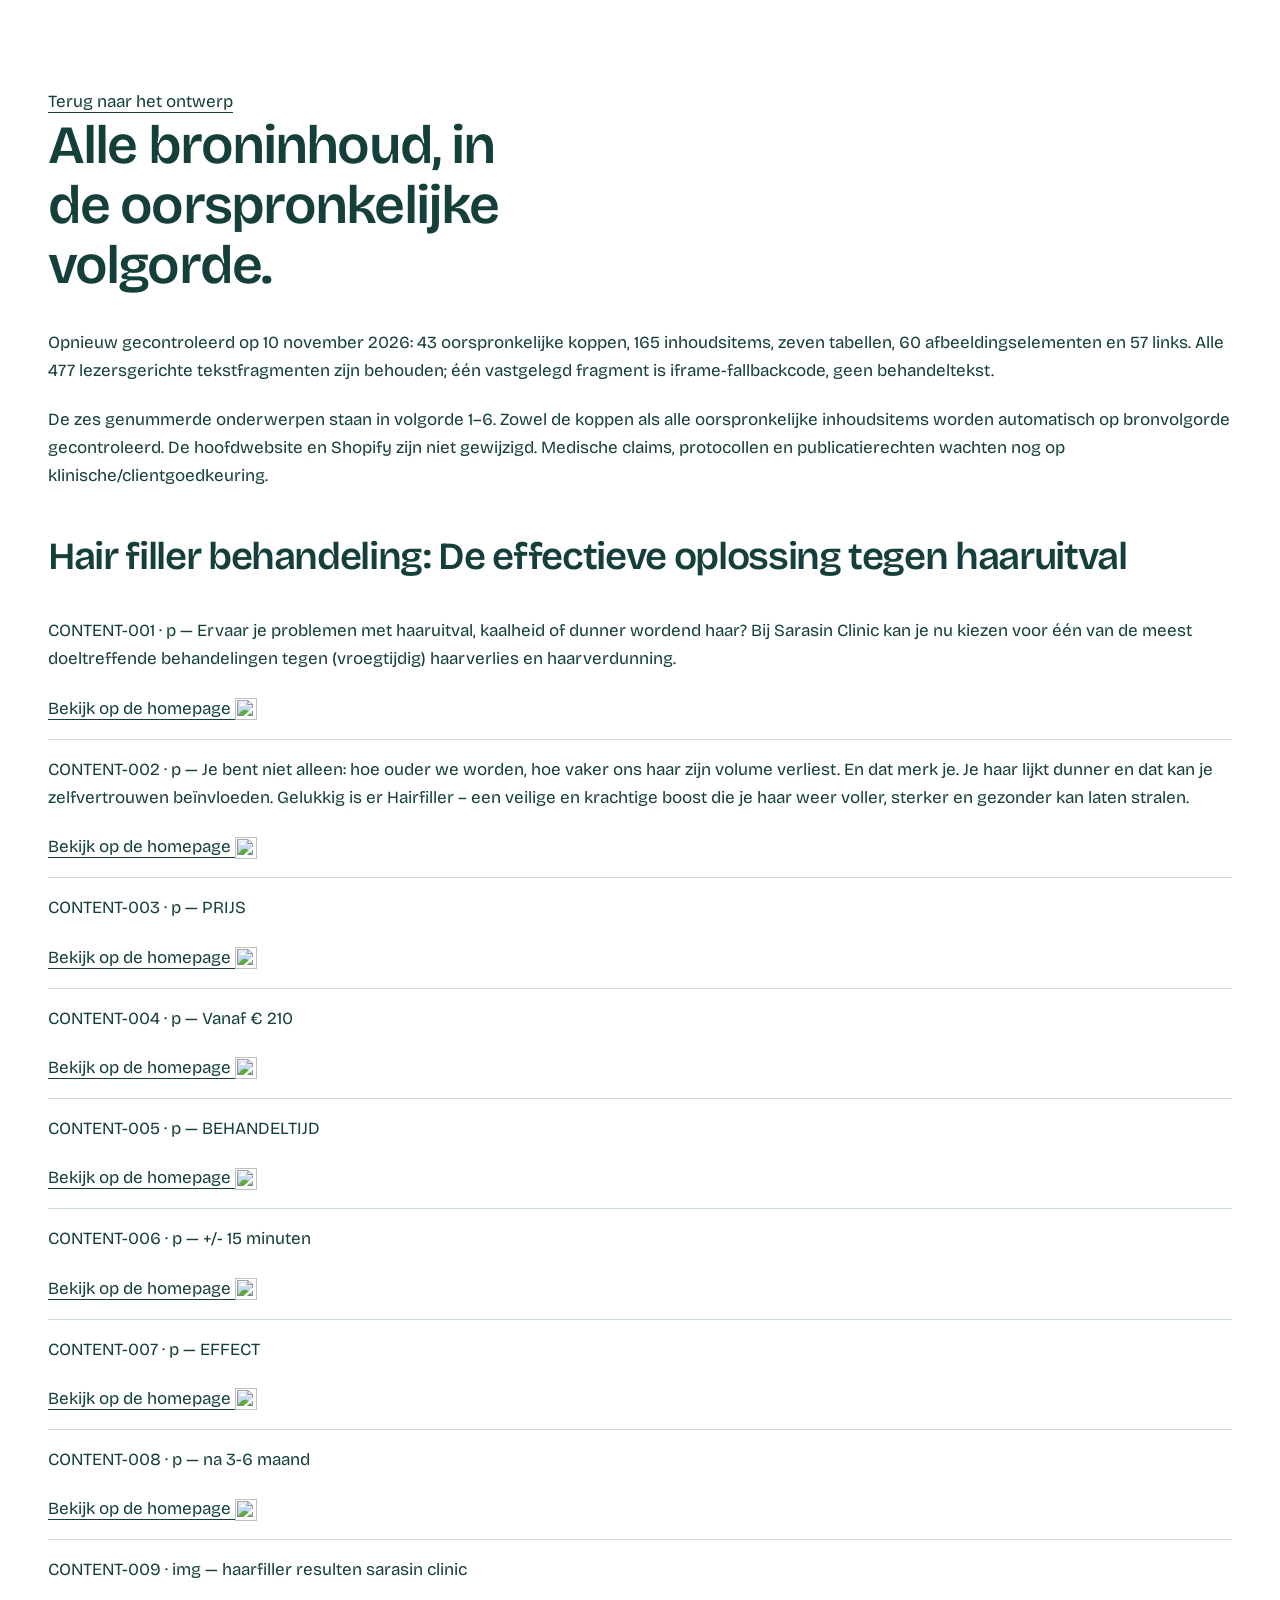
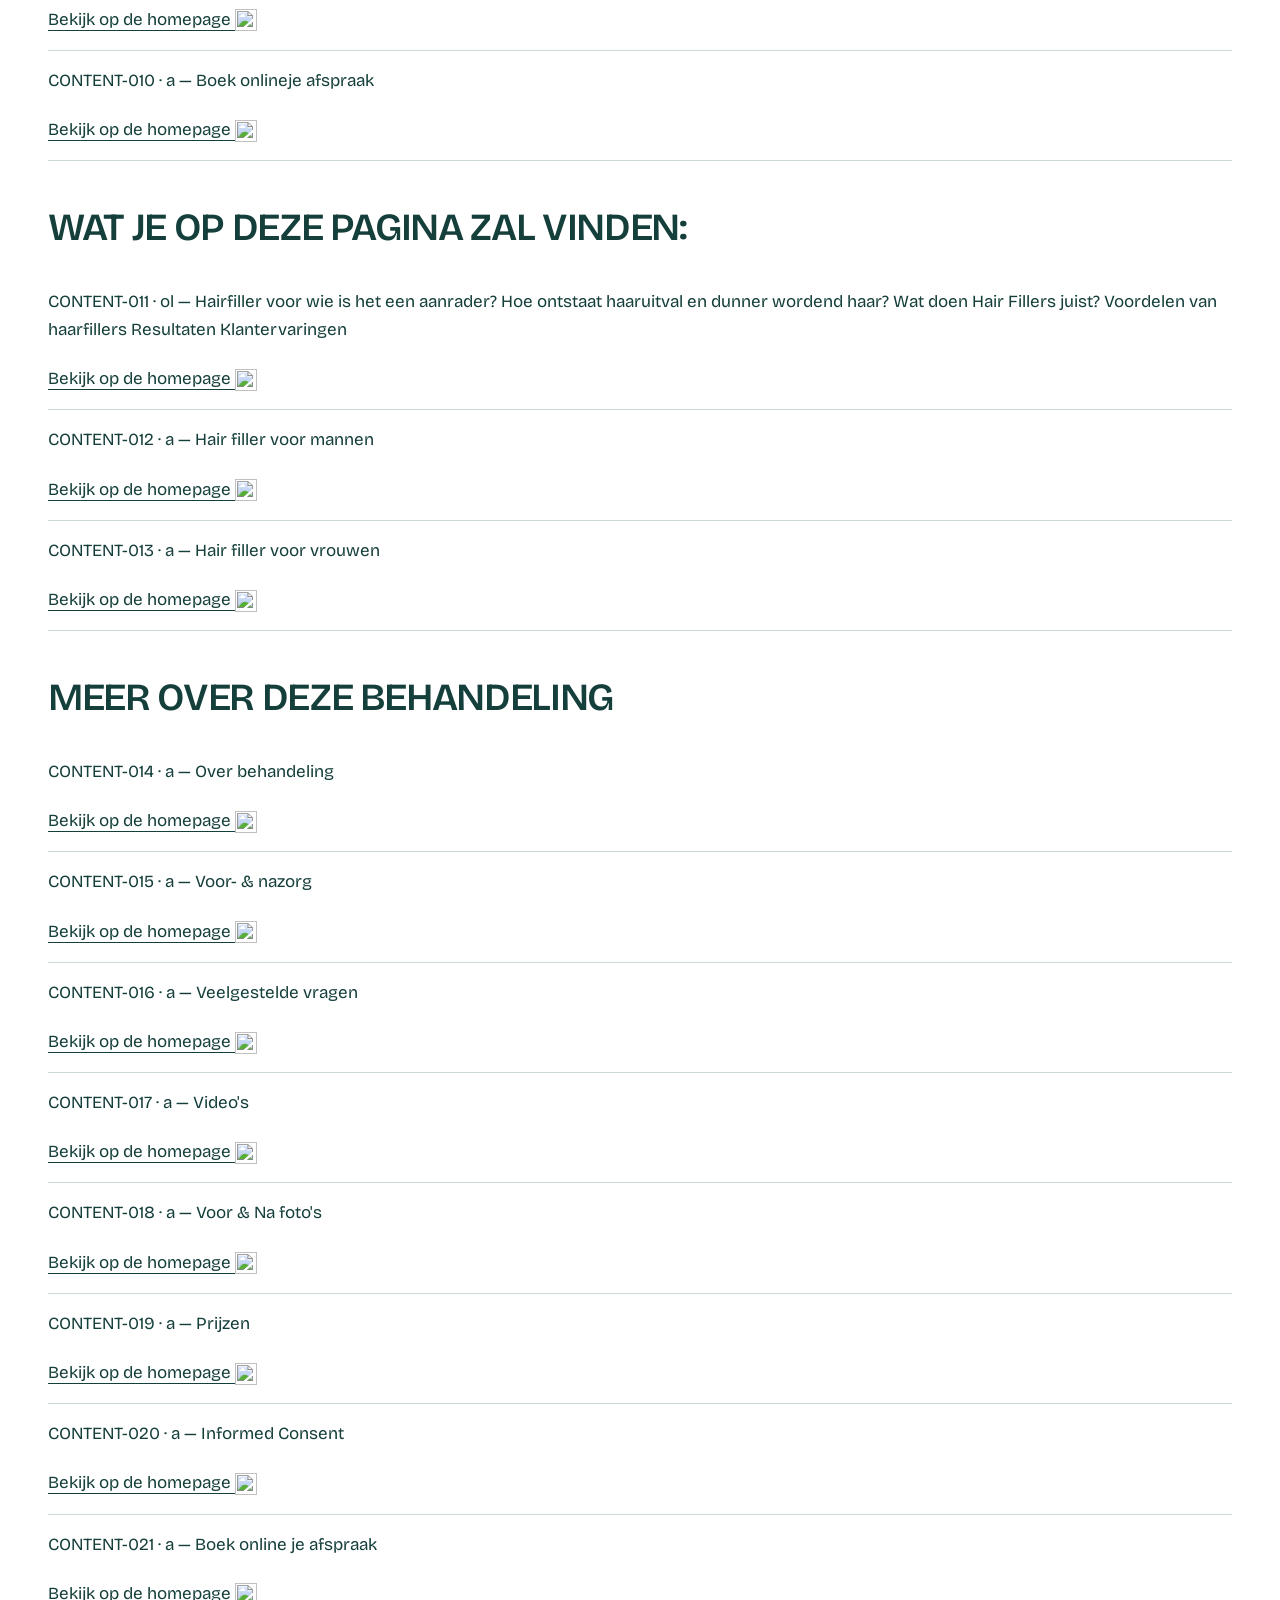
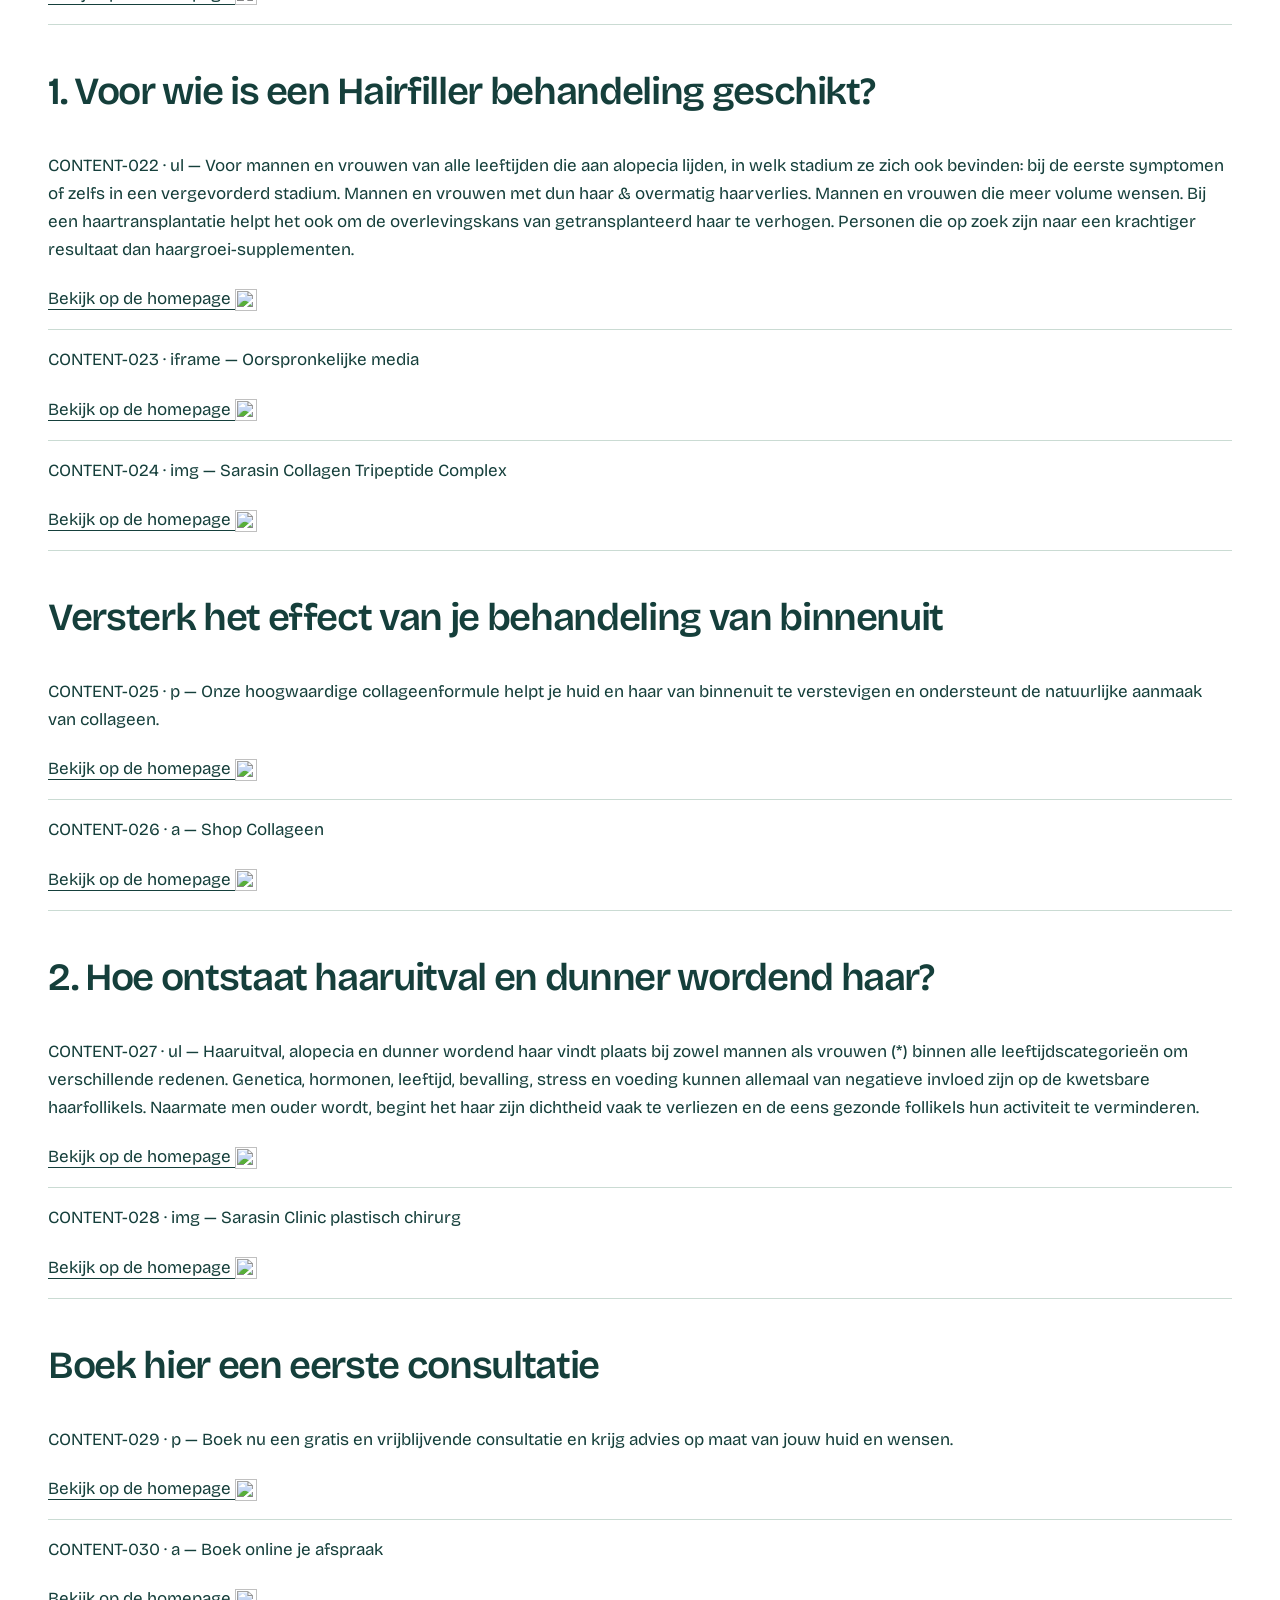
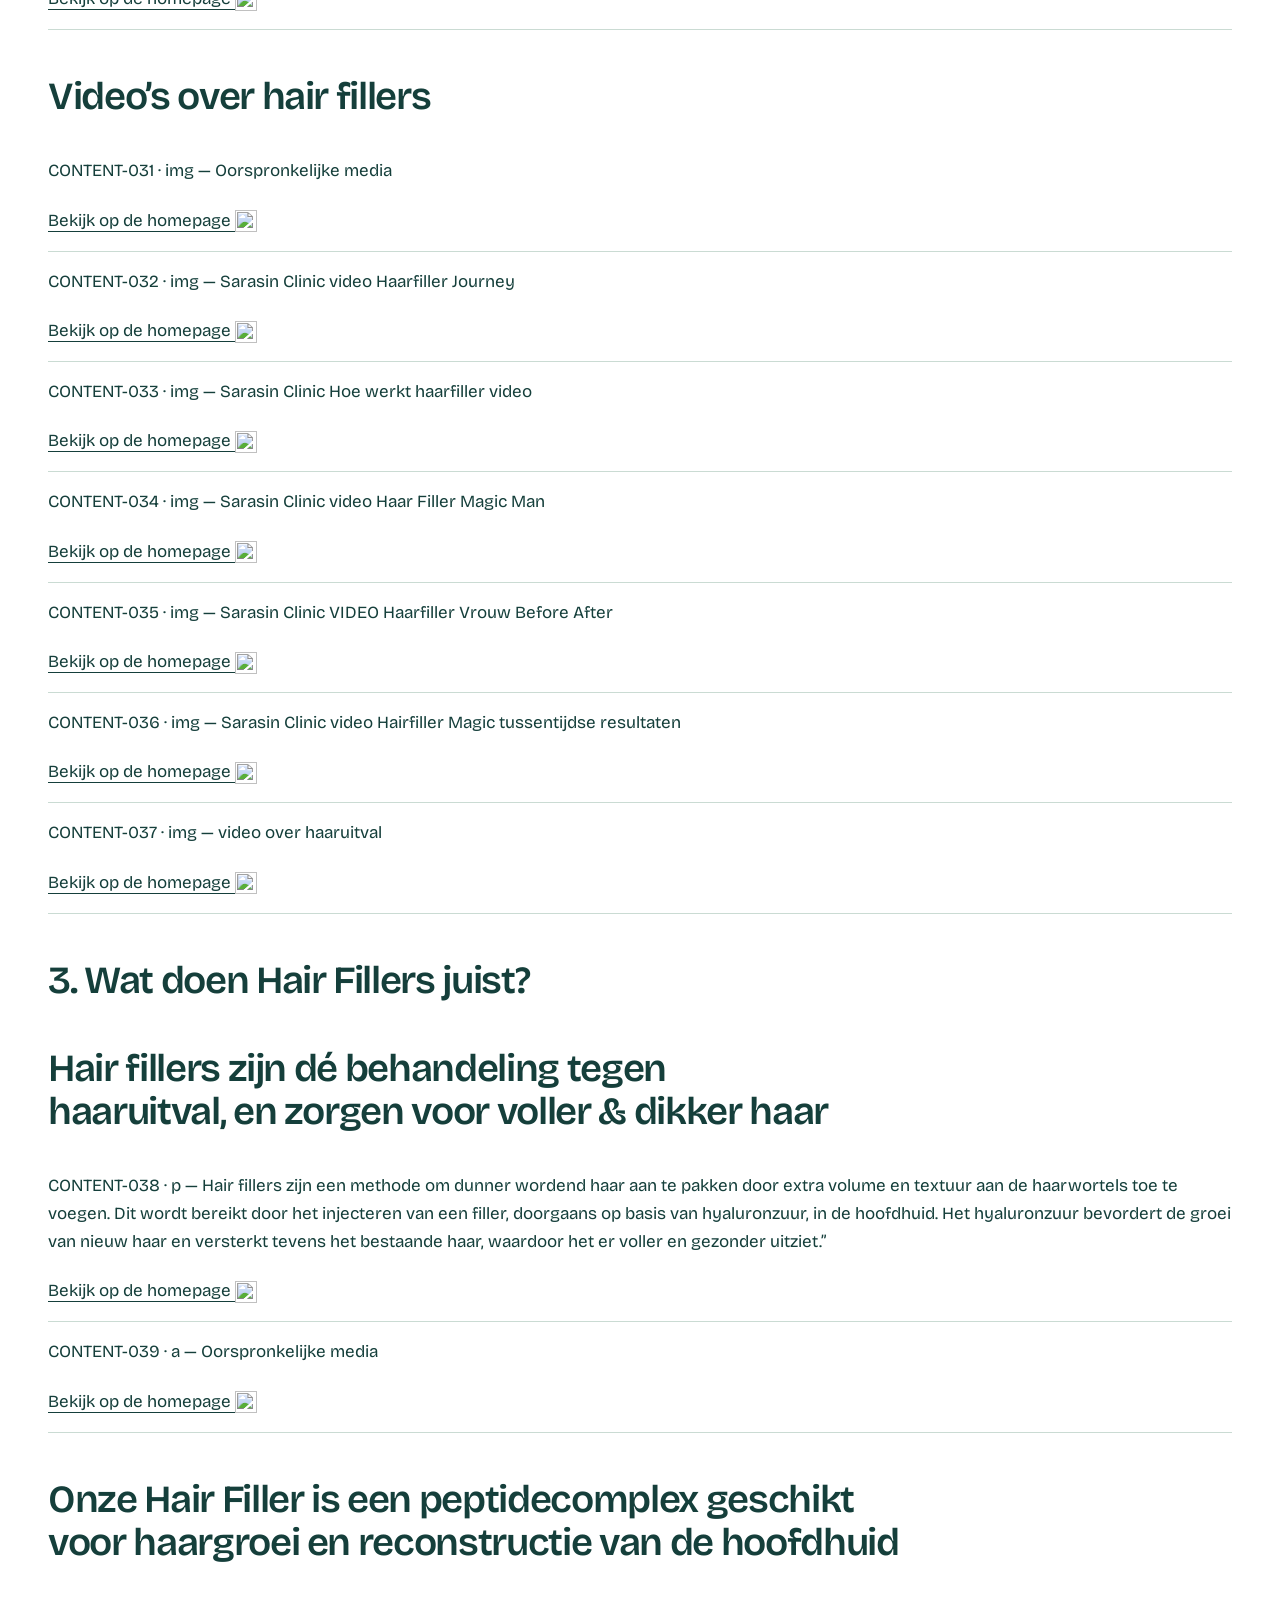
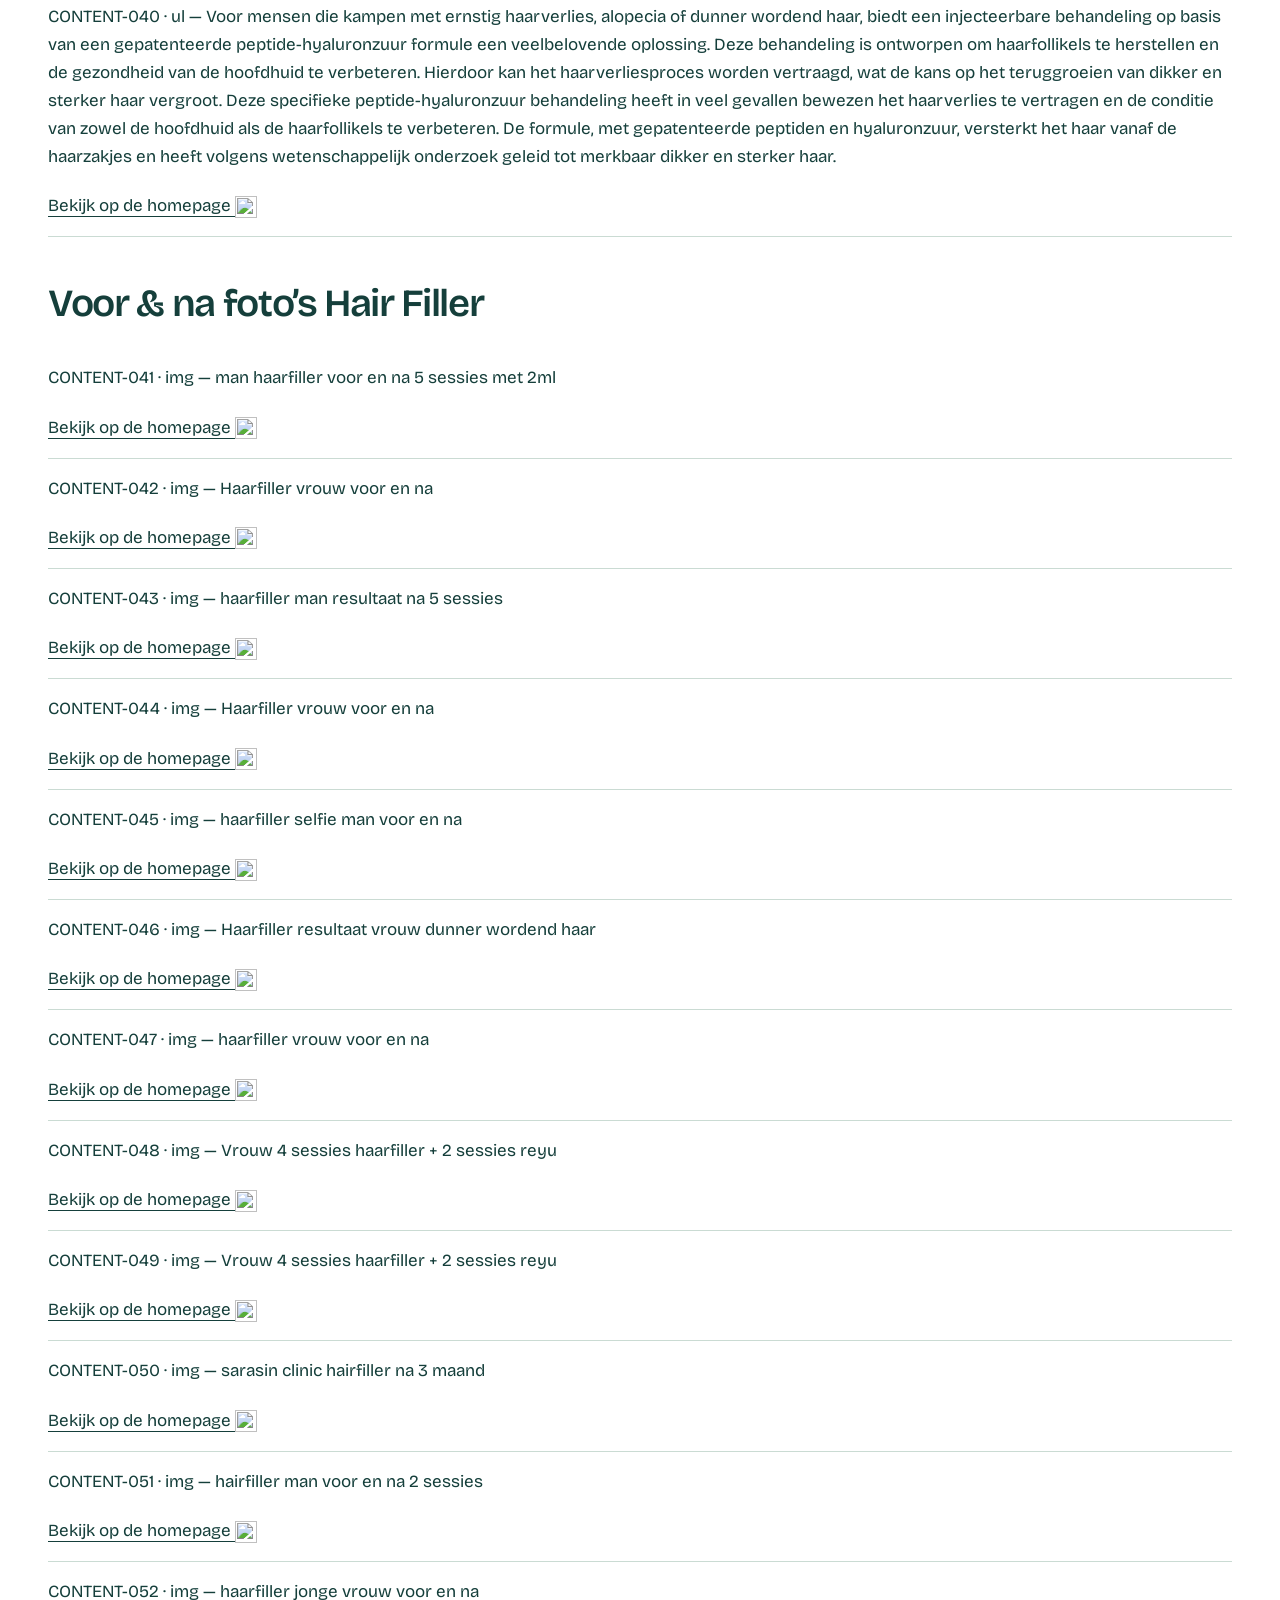
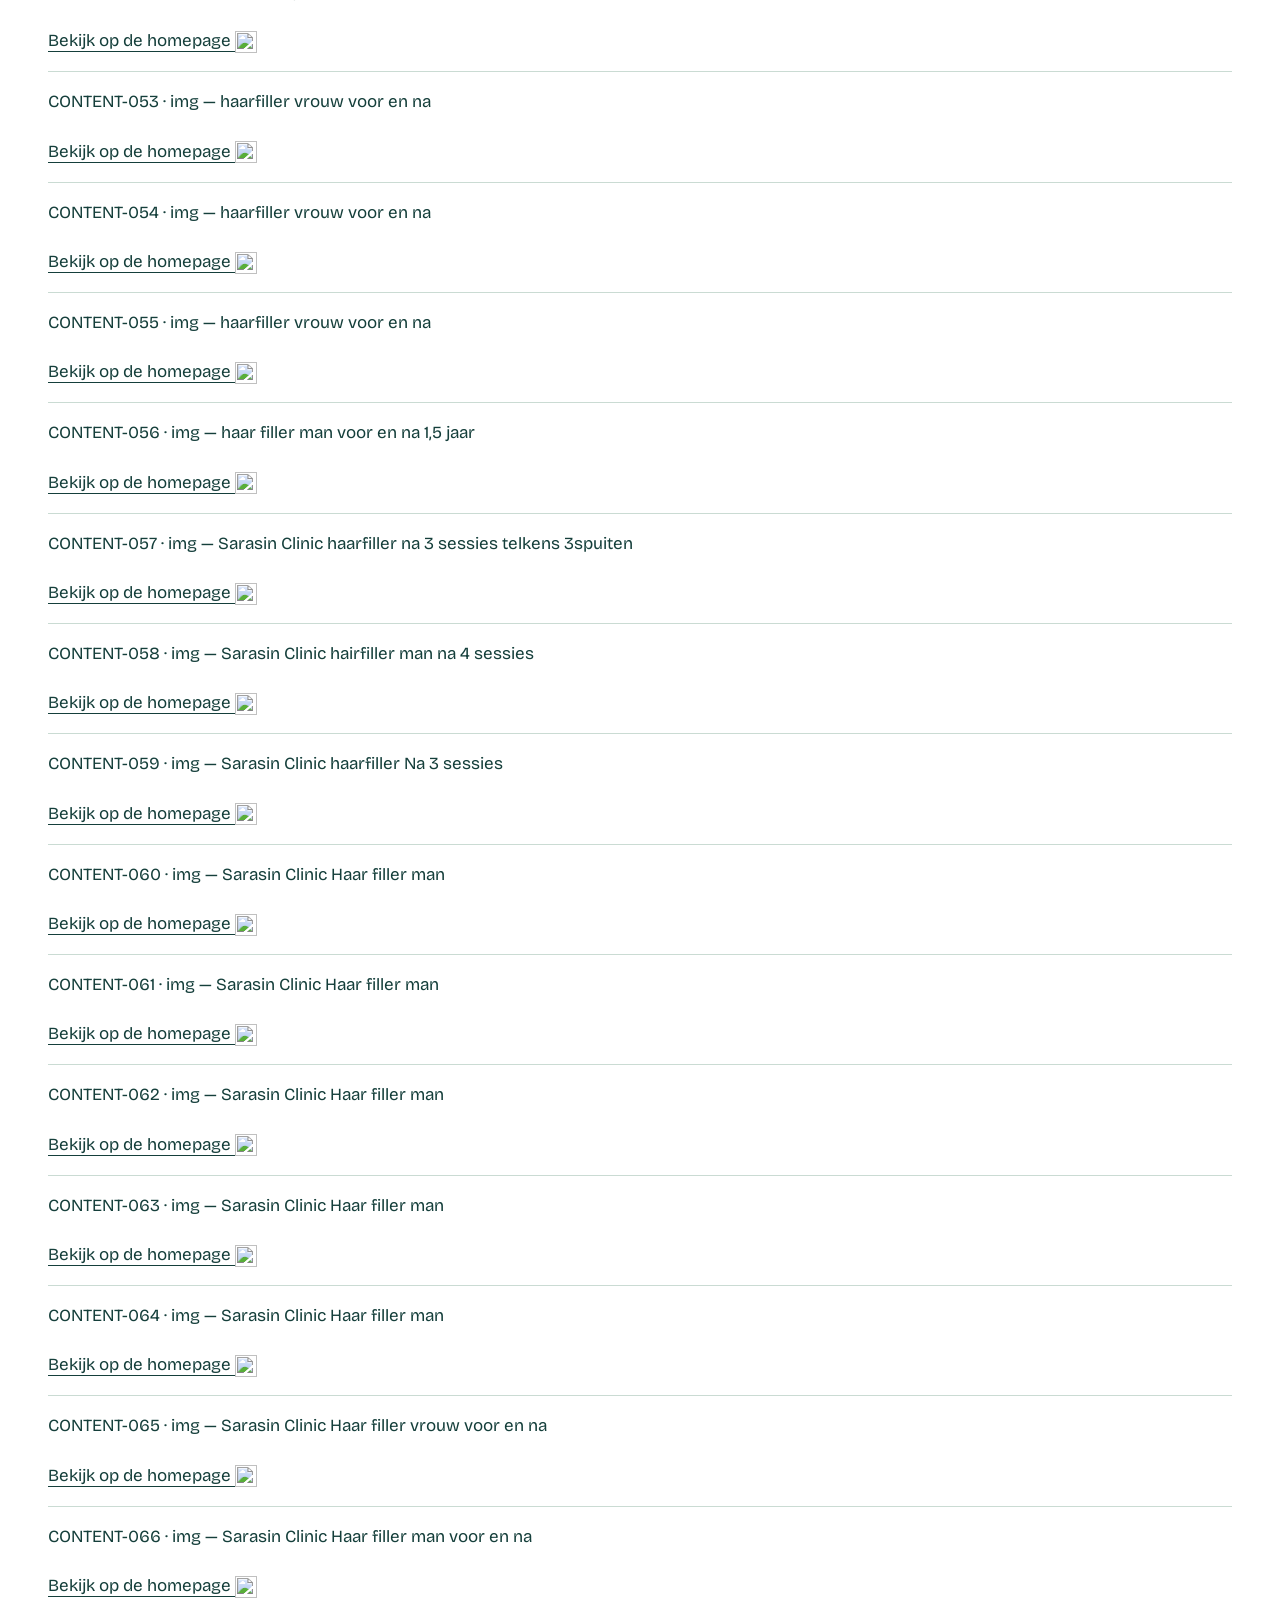
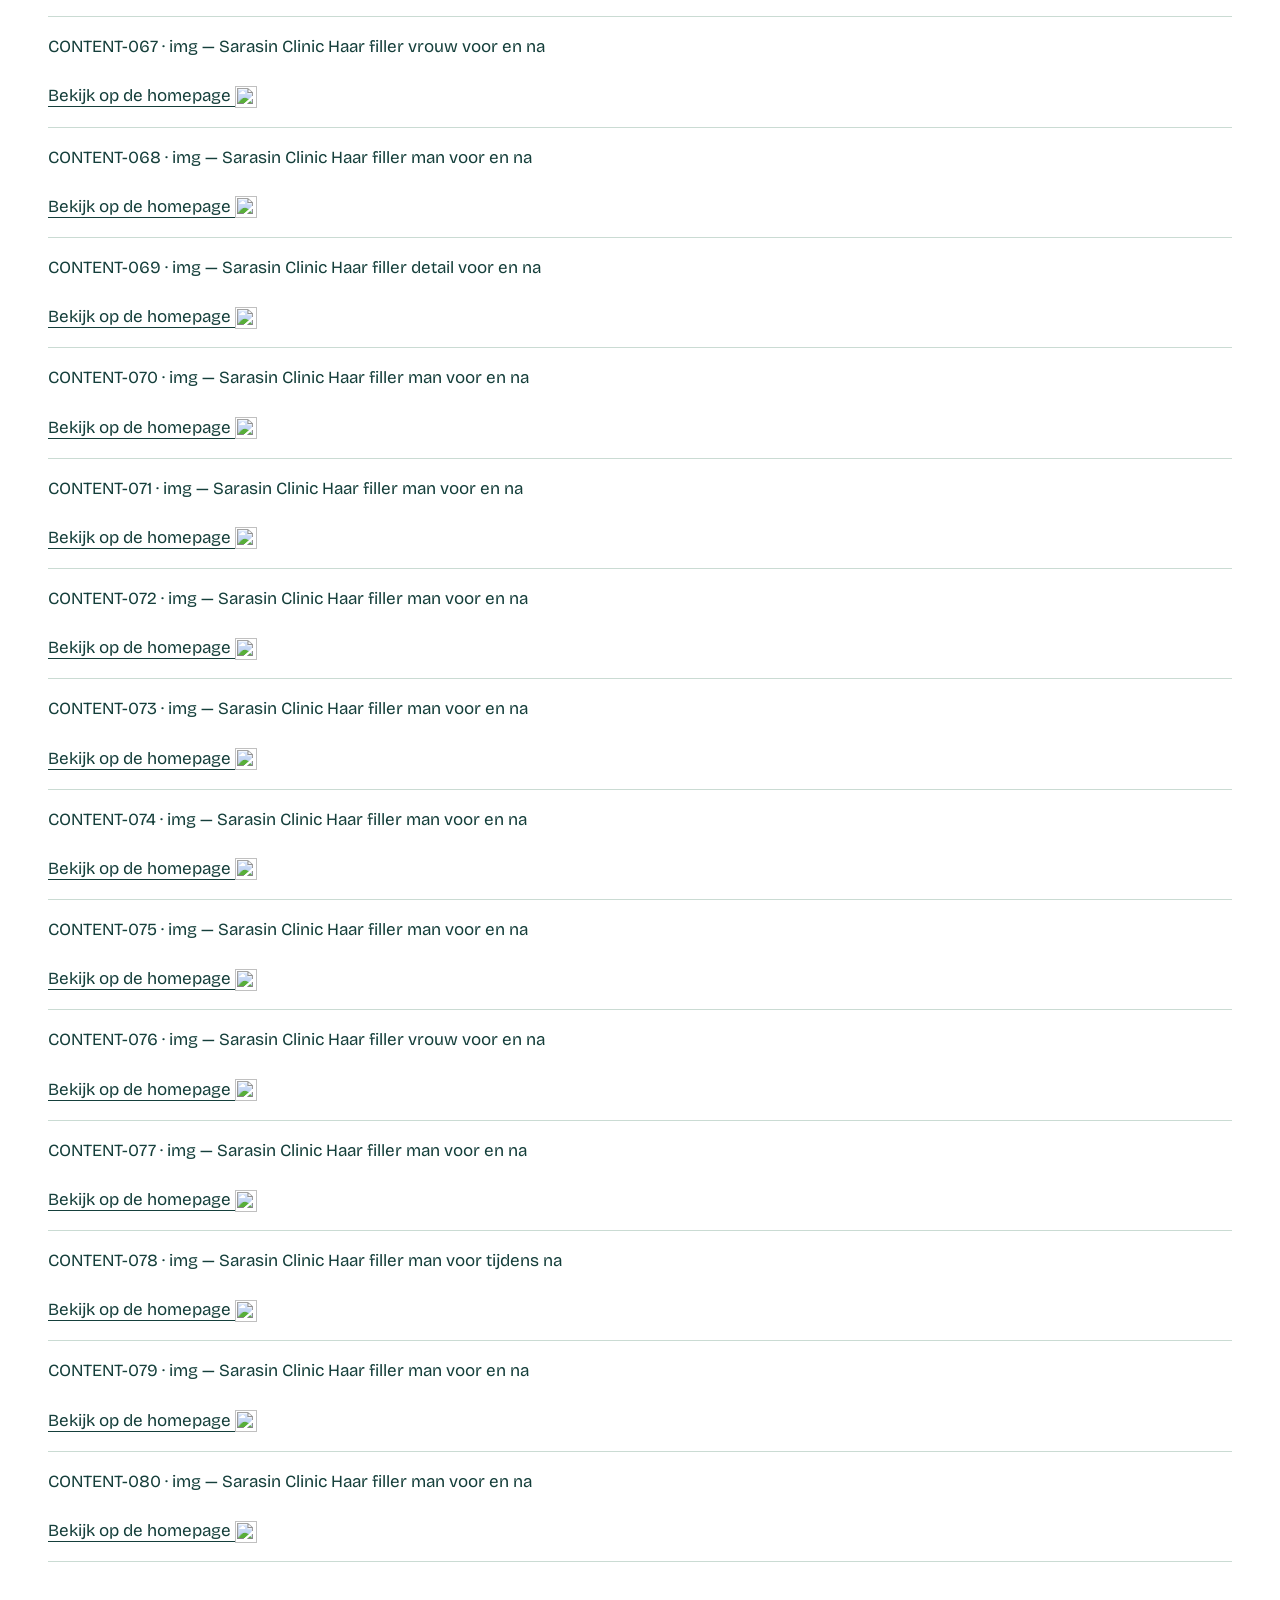
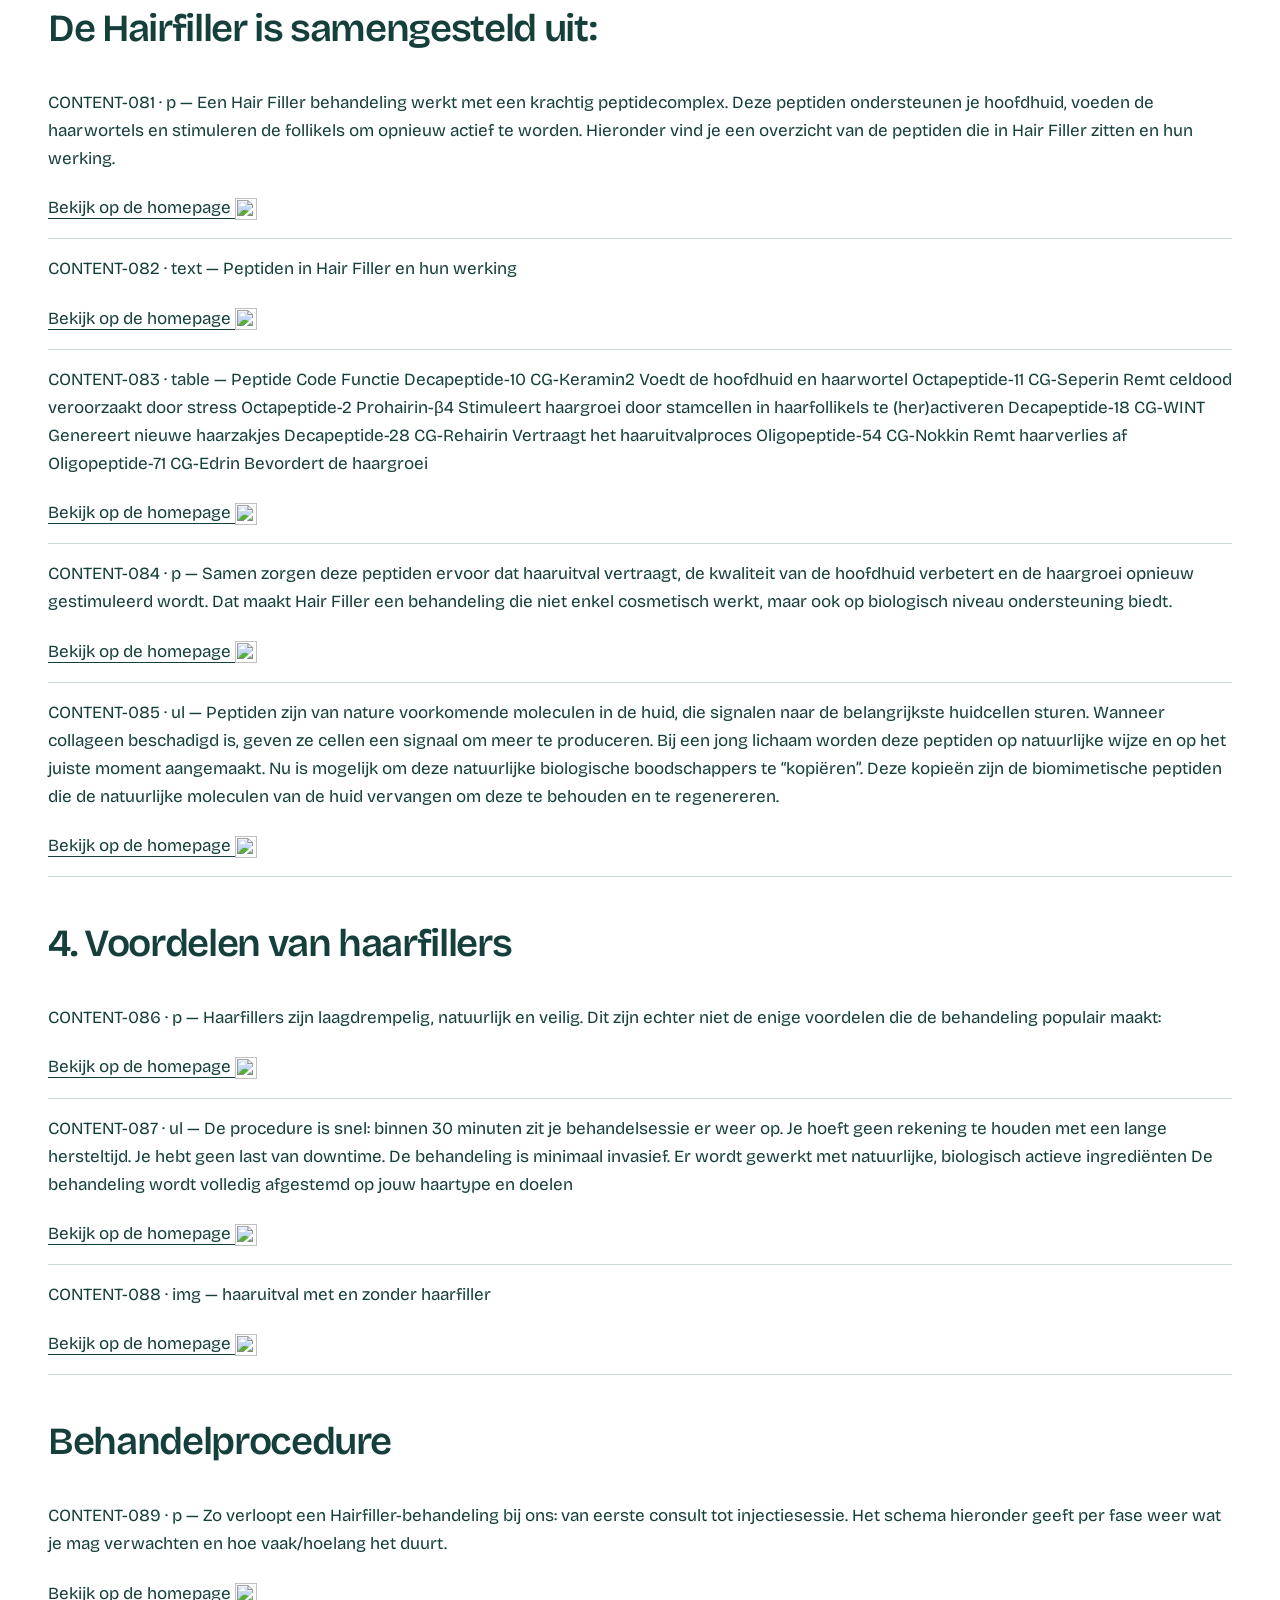
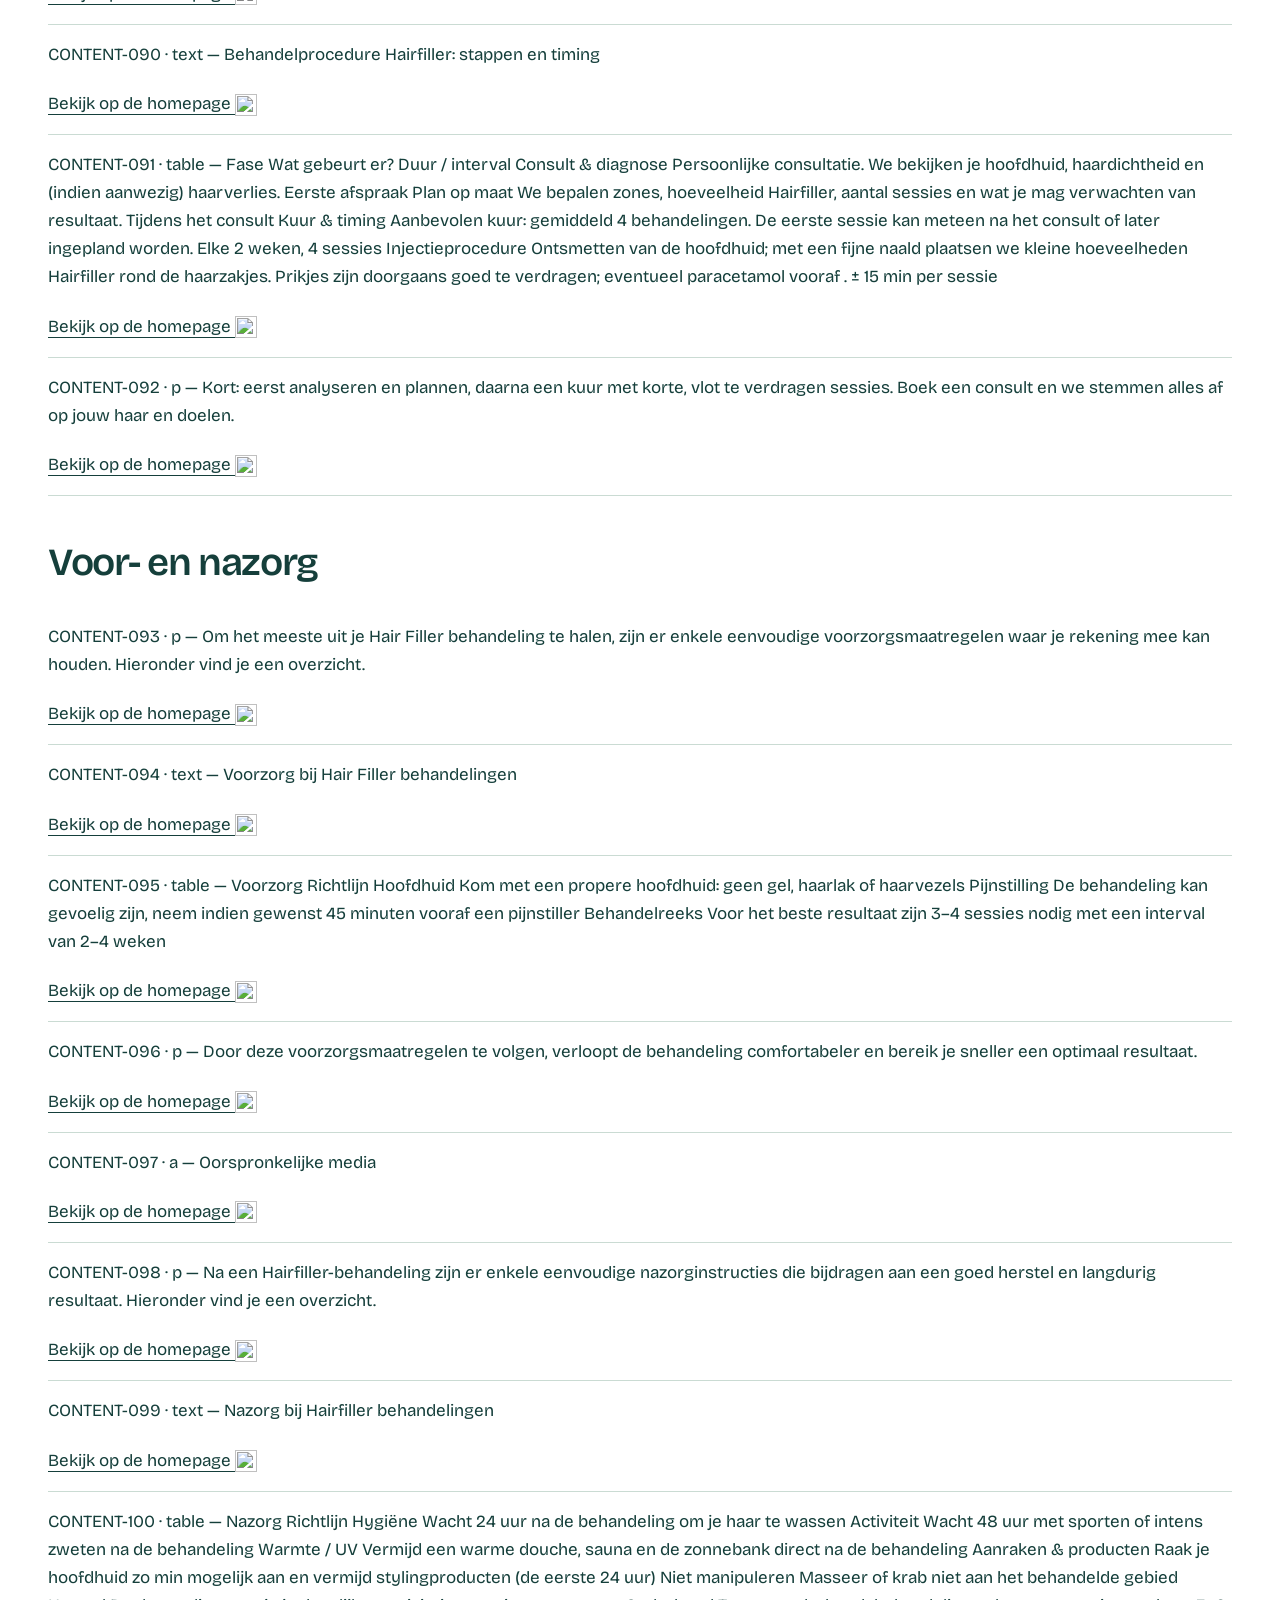
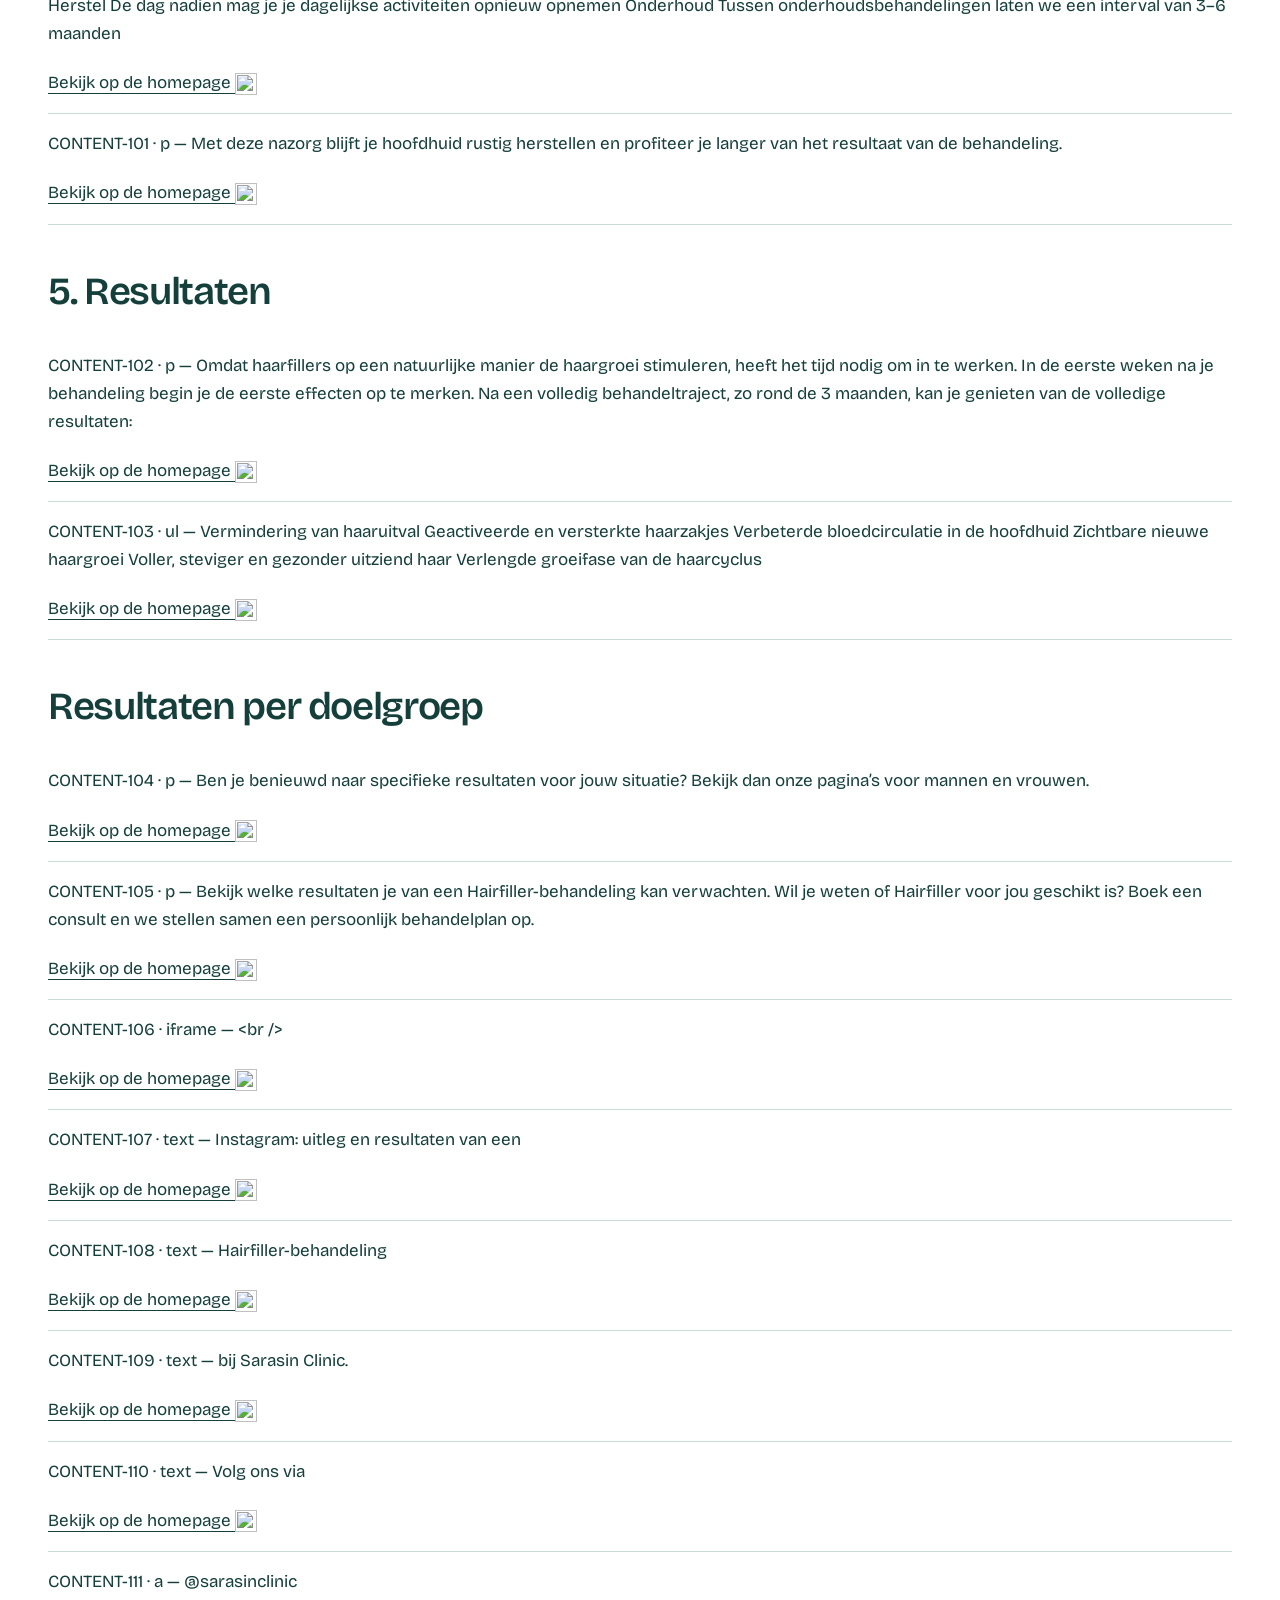
==== commit a4031ec0: "Preserve complete clinic source content in exact reading order" ====
--- a/content-check/index.html
+++ b/content-check/index.html
@@ -1 +1 @@
-<!doctype html><html lang="nl"><head><meta charset="utf-8"><meta name="viewport" content="width=device-width,initial-scale=1"><meta name="robots" content="noindex,follow"><title>Hairfiller — volledige inhoudscontrole, 10 november 2026</title><link rel="stylesheet" href="/homepage.css"></head><body><main class="wrap section-space"><a href="/">Terug naar het ontwerp</a><h1>Alle broninhoud, op de juiste plek.</h1><p>10 november 2026. De homepage gebruikt de aangeleverde desktop- en mobiele PDF als compositiereferentie, met de tekst en beeldinhoud van Sarasin Clinic.</p><p>Gecontroleerd: 43 oorspronkelijke koppen, 165 inhoudsitems, zeven tabellen, 60 afbeeldingselementen en 57 links. Van 478 vastgelegde tekstfragmenten zijn er 477 lezersinhoud; één fragment is de letterlijke iframe-fallbackcode &lt;br /&gt;, geen behandeltekst.</p><p>De inhoud is in de eigen sectie opgenomen. Er is geen apart verborgen transcript nodig om ontbrekende hoofdinhoud te maskeren. Medische bronclaims en verschillende protocollen moeten nog klinisch worden goedgekeurd. De live clinicwebsite en Shopify zijn niet gewijzigd.</p><section style="margin-top:45px"><h2>Hair filler behandeling: De effectieve oplossing tegen haaruitval</h2><article style="padding:16px 0;border-bottom:1px solid var(--line)"><p>CONTENT-001 · p — Ervaar je problemen met haaruitval, kaalheid of dunner wordend haar? Bij Sarasin Clinic kan je nu kiezen voor één van de meest doeltreffende behandelingen tegen (vroegtijdig) haarverlies en haarverdunning.</p><a href="/#CONTENT-001">Bekijk op de homepage <img class="icon" src="assets/icons/arrow-up-right.svg" width="22" height="22" alt="" aria-hidden="true"></a></article><article style="padding:16px 0;border-bottom:1px solid var(--line)"><p>CONTENT-002 · p — Je bent niet alleen: hoe ouder we worden, hoe vaker ons haar zijn volume verliest. En dat merk je. Je haar lijkt dunner en dat kan je zelfvertrouwen beïnvloeden. Gelukkig is er Hairfiller – een veilige en krachtige boost die je haar weer voller, sterker en gezonder kan laten stralen.</p><a href="/#CONTENT-002">Bekijk op de homepage <img class="icon" src="assets/icons/arrow-up-right.svg" width="22" height="22" alt="" aria-hidden="true"></a></article><article style="padding:16px 0;border-bottom:1px solid var(--line)"><p>CONTENT-003 · p — PRIJS</p><a href="/#CONTENT-003">Bekijk op de homepage <img class="icon" src="assets/icons/arrow-up-right.svg" width="22" height="22" alt="" aria-hidden="true"></a></article><article style="padding:16px 0;border-bottom:1px solid var(--line)"><p>CONTENT-004 · p — Vanaf € 210</p><a href="/#CONTENT-004">Bekijk op de homepage <img class="icon" src="assets/icons/arrow-up-right.svg" width="22" height="22" alt="" aria-hidden="true"></a></article><article style="padding:16px 0;border-bottom:1px solid var(--line)"><p>CONTENT-005 · p — BEHANDELTIJD</p><a href="/#CONTENT-005">Bekijk op de homepage <img class="icon" src="assets/icons/arrow-up-right.svg" width="22" height="22" alt="" aria-hidden="true"></a></article><article style="padding:16px 0;border-bottom:1px solid var(--line)"><p>CONTENT-006 · p — +/- 15 minuten</p><a href="/#CONTENT-006">Bekijk op de homepage <img class="icon" src="assets/icons/arrow-up-right.svg" width="22" height="22" alt="" aria-hidden="true"></a></article><article style="padding:16px 0;border-bottom:1px solid var(--line)"><p>CONTENT-007 · p — EFFECT</p><a href="/#CONTENT-007">Bekijk op de homepage <img class="icon" src="assets/icons/arrow-up-right.svg" width="22" height="22" alt="" aria-hidden="true"></a></article><article style="padding:16px 0;border-bottom:1px solid var(--line)"><p>CONTENT-008 · p — na 3-6 maand</p><a href="/#CONTENT-008">Bekijk op de homepage <img class="icon" src="assets/icons/arrow-up-right.svg" width="22" height="22" alt="" aria-hidden="true"></a></article><article style="padding:16px 0;border-bottom:1px solid var(--line)"><p>CONTENT-009 · img — haarfiller resulten sarasin clinic</p><a href="/#CONTENT-009">Bekijk op de homepage <img class="icon" src="assets/icons/arrow-up-right.svg" width="22" height="22" alt="" aria-hidden="true"></a></article><article style="padding:16px 0;border-bottom:1px solid var(--line)"><p>CONTENT-010 · a — Boek onlineje afspraak</p><a href="/#CONTENT-010">Bekijk op de homepage <img class="icon" src="assets/icons/arrow-up-right.svg" width="22" height="22" alt="" aria-hidden="true"></a></article></section><section style="margin-top:45px"><h2>WAT JE OP DEZE PAGINA ZAL VINDEN:</h2><article style="padding:16px 0;border-bottom:1px solid var(--line)"><p>CONTENT-011 · ol — Hairfiller voor wie is het een aanrader? Hoe ontstaat haaruitval en dunner wordend haar? Wat doen Hair Fillers juist? Voordelen van haarfillers Resultaten Klantervaringen</p><a href="/#CONTENT-011">Bekijk op de homepage <img class="icon" src="assets/icons/arrow-up-right.svg" width="22" height="22" alt="" aria-hidden="true"></a></article><article style="padding:16px 0;border-bottom:1px solid var(--line)"><p>CONTENT-012 · a — Hair filler voor mannen</p><a href="/#CONTENT-012">Bekijk op de homepage <img class="icon" src="assets/icons/arrow-up-right.svg" width="22" height="22" alt="" aria-hidden="true"></a></article><article style="padding:16px 0;border-bottom:1px solid var(--line)"><p>CONTENT-013 · a — Hair filler voor vrouwen</p><a href="/#CONTENT-013">Bekijk op de homepage <img class="icon" src="assets/icons/arrow-up-right.svg" width="22" height="22" alt="" aria-hidden="true"></a></article></section><section style="margin-top:45px"><h2>MEER OVER DEZE BEHANDELING</h2><article style="padding:16px 0;border-bottom:1px solid var(--line)"><p>CONTENT-014 · a — Over behandeling</p><a href="/#CONTENT-014">Bekijk op de homepage <img class="icon" src="assets/icons/arrow-up-right.svg" width="22" height="22" alt="" aria-hidden="true"></a></article><article style="padding:16px 0;border-bottom:1px solid var(--line)"><p>CONTENT-015 · a — Voor- &amp; nazorg</p><a href="/#CONTENT-015">Bekijk op de homepage <img class="icon" src="assets/icons/arrow-up-right.svg" width="22" height="22" alt="" aria-hidden="true"></a></article><article style="padding:16px 0;border-bottom:1px solid var(--line)"><p>CONTENT-016 · a — Veelgestelde vragen</p><a href="/#CONTENT-016">Bekijk op de homepage <img class="icon" src="assets/icons/arrow-up-right.svg" width="22" height="22" alt="" aria-hidden="true"></a></article><article style="padding:16px 0;border-bottom:1px solid var(--line)"><p>CONTENT-017 · a — Video's</p><a href="/#CONTENT-017">Bekijk op de homepage <img class="icon" src="assets/icons/arrow-up-right.svg" width="22" height="22" alt="" aria-hidden="true"></a></article><article style="padding:16px 0;border-bottom:1px solid var(--line)"><p>CONTENT-018 · a — Voor &amp; Na foto's</p><a href="/#CONTENT-018">Bekijk op de homepage <img class="icon" src="assets/icons/arrow-up-right.svg" width="22" height="22" alt="" aria-hidden="true"></a></article><article style="padding:16px 0;border-bottom:1px solid var(--line)"><p>CONTENT-019 · a — Prijzen</p><a href="/#CONTENT-019">Bekijk op de homepage <img class="icon" src="assets/icons/arrow-up-right.svg" width="22" height="22" alt="" aria-hidden="true"></a></article><article style="padding:16px 0;border-bottom:1px solid var(--line)"><p>CONTENT-020 · a — Informed Consent</p><a href="/#CONTENT-020">Bekijk op de homepage <img class="icon" src="assets/icons/arrow-up-right.svg" width="22" height="22" alt="" aria-hidden="true"></a></article><article style="padding:16px 0;border-bottom:1px solid var(--line)"><p>CONTENT-021 · a — Boek online je afspraak</p><a href="/#CONTENT-021">Bekijk op de homepage <img class="icon" src="assets/icons/arrow-up-right.svg" width="22" height="22" alt="" aria-hidden="true"></a></article></section><section style="margin-top:45px"><h2>1. Voor wie is een Hairfiller behandeling geschikt?</h2><article style="padding:16px 0;border-bottom:1px solid var(--line)"><p>CONTENT-022 · ul — Voor mannen en vrouwen van alle leeftijden die aan alopecia lijden, in welk stadium ze zich ook bevinden: bij de eerste symptomen of zelfs in een vergevorderd stadium. Mannen en vrouwen met dun haar &amp; overmatig haarverlies. Mannen en vrouwen die meer volume wensen. Bij een haartransplantatie helpt het ook om de overlevingskans van getransplanteerd haar te verhogen. Personen die op zoek zijn naar een krachtiger resultaat dan haargroei-supplementen.</p><a href="/#CONTENT-022">Bekijk op de homepage <img class="icon" src="assets/icons/arrow-up-right.svg" width="22" height="22" alt="" aria-hidden="true"></a></article><article style="padding:16px 0;border-bottom:1px solid var(--line)"><p>CONTENT-023 · iframe — Oorspronkelijke media</p><a href="/#CONTENT-023">Bekijk op de homepage <img class="icon" src="assets/icons/arrow-up-right.svg" width="22" height="22" alt="" aria-hidden="true"></a></article><article style="padding:16px 0;border-bottom:1px solid var(--line)"><p>CONTENT-024 · img — Sarasin Collagen Tripeptide Complex</p><a href="/#CONTENT-024">Bekijk op de homepage <img class="icon" src="assets/icons/arrow-up-right.svg" width="22" height="22" alt="" aria-hidden="true"></a></article></section><section style="margin-top:45px"><h2>Versterk het effect van je behandeling van binnenuit</h2><article style="padding:16px 0;border-bottom:1px solid var(--line)"><p>CONTENT-025 · p — Onze hoogwaardige collageenformule helpt je huid en haar van binnenuit te verstevigen en ondersteunt de natuurlijke aanmaak van collageen.</p><a href="/#CONTENT-025">Bekijk op de homepage <img class="icon" src="assets/icons/arrow-up-right.svg" width="22" height="22" alt="" aria-hidden="true"></a></article><article style="padding:16px 0;border-bottom:1px solid var(--line)"><p>CONTENT-026 · a — Shop Collageen</p><a href="/#CONTENT-026">Bekijk op de homepage <img class="icon" src="assets/icons/arrow-up-right.svg" width="22" height="22" alt="" aria-hidden="true"></a></article></section><section style="margin-top:45px"><h2>2. Hoe ontstaat haaruitval en dunner wordend haar?</h2><article style="padding:16px 0;border-bottom:1px solid var(--line)"><p>CONTENT-027 · ul — Haaruitval, alopecia en dunner wordend haar vindt plaats bij zowel mannen als vrouwen (*) binnen alle leeftijdscategorieën om verschillende redenen. Genetica, hormonen, leeftijd, bevalling, stress en voeding kunnen allemaal van negatieve invloed zijn op de kwetsbare haarfollikels. Naarmate men ouder wordt, begint het haar zijn dichtheid vaak te verliezen en de eens gezonde follikels hun activiteit te verminderen.</p><a href="/#CONTENT-027">Bekijk op de homepage <img class="icon" src="assets/icons/arrow-up-right.svg" width="22" height="22" alt="" aria-hidden="true"></a></article><article style="padding:16px 0;border-bottom:1px solid var(--line)"><p>CONTENT-028 · img — Sarasin Clinic plastisch chirurg</p><a href="/#CONTENT-028">Bekijk op de homepage <img class="icon" src="assets/icons/arrow-up-right.svg" width="22" height="22" alt="" aria-hidden="true"></a></article></section><section style="margin-top:45px"><h2>Boek hier een eerste consultatie</h2><article style="padding:16px 0;border-bottom:1px solid var(--line)"><p>CONTENT-029 · p — Boek nu een gratis en vrijblijvende consultatie en krijg advies op maat van jouw huid en wensen.</p><a href="/#CONTENT-029">Bekijk op de homepage <img class="icon" src="assets/icons/arrow-up-right.svg" width="22" height="22" alt="" aria-hidden="true"></a></article><article style="padding:16px 0;border-bottom:1px solid var(--line)"><p>CONTENT-030 · a — Boek online je afspraak</p><a href="/#CONTENT-030">Bekijk op de homepage <img class="icon" src="assets/icons/arrow-up-right.svg" width="22" height="22" alt="" aria-hidden="true"></a></article></section><section style="margin-top:45px"><h2>Video’s over hair fillers</h2><article style="padding:16px 0;border-bottom:1px solid var(--line)"><p>CONTENT-031 · img — Oorspronkelijke media</p><a href="/#CONTENT-031">Bekijk op de homepage <img class="icon" src="assets/icons/arrow-up-right.svg" width="22" height="22" alt="" aria-hidden="true"></a></article><article style="padding:16px 0;border-bottom:1px solid var(--line)"><p>CONTENT-032 · img — Sarasin Clinic video Haarfiller Journey</p><a href="/#CONTENT-032">Bekijk op de homepage <img class="icon" src="assets/icons/arrow-up-right.svg" width="22" height="22" alt="" aria-hidden="true"></a></article><article style="padding:16px 0;border-bottom:1px solid var(--line)"><p>CONTENT-033 · img — Sarasin Clinic Hoe werkt haarfiller video</p><a href="/#CONTENT-033">Bekijk op de homepage <img class="icon" src="assets/icons/arrow-up-right.svg" width="22" height="22" alt="" aria-hidden="true"></a></article><article style="padding:16px 0;border-bottom:1px solid var(--line)"><p>CONTENT-034 · img — Sarasin Clinic video Haar Filler Magic Man</p><a href="/#CONTENT-034">Bekijk op de homepage <img class="icon" src="assets/icons/arrow-up-right.svg" width="22" height="22" alt="" aria-hidden="true"></a></article><article style="padding:16px 0;border-bottom:1px solid var(--line)"><p>CONTENT-035 · img — Sarasin Clinic VIDEO Haarfiller Vrouw Before After</p><a href="/#CONTENT-035">Bekijk op de homepage <img class="icon" src="assets/icons/arrow-up-right.svg" width="22" height="22" alt="" aria-hidden="true"></a></article><article style="padding:16px 0;border-bottom:1px solid var(--line)"><p>CONTENT-036 · img — Sarasin Clinic video Hairfiller Magic tussentijdse resultaten</p><a href="/#CONTENT-036">Bekijk op de homepage <img class="icon" src="assets/icons/arrow-up-right.svg" width="22" height="22" alt="" aria-hidden="true"></a></article><article style="padding:16px 0;border-bottom:1px solid var(--line)"><p>CONTENT-037 · img — video over haaruitval</p><a href="/#CONTENT-037">Bekijk op de homepage <img class="icon" src="assets/icons/arrow-up-right.svg" width="22" height="22" alt="" aria-hidden="true"></a></article></section><section style="margin-top:45px"><h2>3. Wat doen Hair Fillers juist?</h2></section><section style="margin-top:45px"><h2>Hair fillers zijn dé behandeling tegen haaruitval, en zorgen voor voller &amp; dikker haar</h2><article style="padding:16px 0;border-bottom:1px solid var(--line)"><p>CONTENT-038 · p — Hair fillers zijn een methode om dunner wordend haar aan te pakken door extra volume en textuur aan de haarwortels toe te voegen. Dit wordt bereikt door het injecteren van een filler, doorgaans op basis van hyaluronzuur, in de hoofdhuid. Het hyaluronzuur bevordert de groei van nieuw haar en versterkt tevens het bestaande haar, waardoor het er voller en gezonder uitziet.”</p><a href="/#CONTENT-038">Bekijk op de homepage <img class="icon" src="assets/icons/arrow-up-right.svg" width="22" height="22" alt="" aria-hidden="true"></a></article><article style="padding:16px 0;border-bottom:1px solid var(--line)"><p>CONTENT-039 · a — Oorspronkelijke media</p><a href="/#CONTENT-039">Bekijk op de homepage <img class="icon" src="assets/icons/arrow-up-right.svg" width="22" height="22" alt="" aria-hidden="true"></a></article></section><section style="margin-top:45px"><h2>Onze Hair Filler is een peptidecomplex geschikt voor haargroei en reconstructie van de hoofdhuid</h2><article style="padding:16px 0;border-bottom:1px solid var(--line)"><p>CONTENT-040 · ul — Voor mensen die kampen met ernstig haarverlies, alopecia of dunner wordend haar, biedt een injecteerbare behandeling op basis van een gepatenteerde peptide-hyaluronzuur formule een veelbelovende oplossing. Deze behandeling is ontworpen om haarfollikels te herstellen en de gezondheid van de hoofdhuid te verbeteren. Hierdoor kan het haarverliesproces worden vertraagd, wat de kans op het teruggroeien van dikker en sterker haar vergroot. Deze specifieke peptide-hyaluronzuur behandeling heeft in veel gevallen bewezen het haarverlies te vertragen en de conditie van zowel de hoofdhuid als de haarfollikels te verbeteren. De formule, met gepatenteerde peptiden en hyaluronzuur, versterkt het haar vanaf de haarzakjes en heeft volgens wetenschappelijk onderzoek geleid tot merkbaar dikker en sterker haar.</p><a href="/#CONTENT-040">Bekijk op de homepage <img class="icon" src="assets/icons/arrow-up-right.svg" width="22" height="22" alt="" aria-hidden="true"></a></article></section><section style="margin-top:45px"><h2>Voor &amp; na foto’s Hair Filler</h2><article style="padding:16px 0;border-bottom:1px solid var(--line)"><p>CONTENT-041 · img — man haarfiller voor en na 5 sessies met 2ml</p><a href="/#CONTENT-041">Bekijk op de homepage <img class="icon" src="assets/icons/arrow-up-right.svg" width="22" height="22" alt="" aria-hidden="true"></a></article><article style="padding:16px 0;border-bottom:1px solid var(--line)"><p>CONTENT-042 · img — Haarfiller vrouw voor en na</p><a href="/#CONTENT-042">Bekijk op de homepage <img class="icon" src="assets/icons/arrow-up-right.svg" width="22" height="22" alt="" aria-hidden="true"></a></article><article style="padding:16px 0;border-bottom:1px solid var(--line)"><p>CONTENT-043 · img — haarfiller man resultaat na 5 sessies</p><a href="/#CONTENT-043">Bekijk op de homepage <img class="icon" src="assets/icons/arrow-up-right.svg" width="22" height="22" alt="" aria-hidden="true"></a></article><article style="padding:16px 0;border-bottom:1px solid var(--line)"><p>CONTENT-044 · img — Haarfiller vrouw voor en na</p><a href="/#CONTENT-044">Bekijk op de homepage <img class="icon" src="assets/icons/arrow-up-right.svg" width="22" height="22" alt="" aria-hidden="true"></a></article><article style="padding:16px 0;border-bottom:1px solid var(--line)"><p>CONTENT-045 · img — haarfiller selfie man voor en na</p><a href="/#CONTENT-045">Bekijk op de homepage <img class="icon" src="assets/icons/arrow-up-right.svg" width="22" height="22" alt="" aria-hidden="true"></a></article><article style="padding:16px 0;border-bottom:1px solid var(--line)"><p>CONTENT-046 · img — Haarfiller resultaat vrouw dunner wordend haar</p><a href="/#CONTENT-046">Bekijk op de homepage <img class="icon" src="assets/icons/arrow-up-right.svg" width="22" height="22" alt="" aria-hidden="true"></a></article><article style="padding:16px 0;border-bottom:1px solid var(--line)"><p>CONTENT-047 · img — haarfiller vrouw voor en na</p><a href="/#CONTENT-047">Bekijk op de homepage <img class="icon" src="assets/icons/arrow-up-right.svg" width="22" height="22" alt="" aria-hidden="true"></a></article><article style="padding:16px 0;border-bottom:1px solid var(--line)"><p>CONTENT-048 · img — Vrouw 4 sessies haarfiller + 2 sessies reyu</p><a href="/#CONTENT-048">Bekijk op de homepage <img class="icon" src="assets/icons/arrow-up-right.svg" width="22" height="22" alt="" aria-hidden="true"></a></article><article style="padding:16px 0;border-bottom:1px solid var(--line)"><p>CONTENT-049 · img — Vrouw 4 sessies haarfiller + 2 sessies reyu</p><a href="/#CONTENT-049">Bekijk op de homepage <img class="icon" src="assets/icons/arrow-up-right.svg" width="22" height="22" alt="" aria-hidden="true"></a></article><article style="padding:16px 0;border-bottom:1px solid var(--line)"><p>CONTENT-050 · img — sarasin clinic hairfiller na 3 maand</p><a href="/#CONTENT-050">Bekijk op de homepage <img class="icon" src="assets/icons/arrow-up-right.svg" width="22" height="22" alt="" aria-hidden="true"></a></article><article style="padding:16px 0;border-bottom:1px solid var(--line)"><p>CONTENT-051 · img — hairfiller man voor en na 2 sessies</p><a href="/#CONTENT-051">Bekijk op de homepage <img class="icon" src="assets/icons/arrow-up-right.svg" width="22" height="22" alt="" aria-hidden="true"></a></article><article style="padding:16px 0;border-bottom:1px solid var(--line)"><p>CONTENT-052 · img — haarfiller jonge vrouw voor en na</p><a href="/#CONTENT-052">Bekijk op de homepage <img class="icon" src="assets/icons/arrow-up-right.svg" width="22" height="22" alt="" aria-hidden="true"></a></article><article style="padding:16px 0;border-bottom:1px solid var(--line)"><p>CONTENT-053 · img — haarfiller vrouw voor en na</p><a href="/#CONTENT-053">Bekijk op de homepage <img class="icon" src="assets/icons/arrow-up-right.svg" width="22" height="22" alt="" aria-hidden="true"></a></article><article style="padding:16px 0;border-bottom:1px solid var(--line)"><p>CONTENT-054 · img — haarfiller vrouw voor en na</p><a href="/#CONTENT-054">Bekijk op de homepage <img class="icon" src="assets/icons/arrow-up-right.svg" width="22" height="22" alt="" aria-hidden="true"></a></article><article style="padding:16px 0;border-bottom:1px solid var(--line)"><p>CONTENT-055 · img — haarfiller vrouw voor en na</p><a href="/#CONTENT-055">Bekijk op de homepage <img class="icon" src="assets/icons/arrow-up-right.svg" width="22" height="22" alt="" aria-hidden="true"></a></article><article style="padding:16px 0;border-bottom:1px solid var(--line)"><p>CONTENT-056 · img — haar filler man voor en na 1,5 jaar</p><a href="/#CONTENT-056">Bekijk op de homepage <img class="icon" src="assets/icons/arrow-up-right.svg" width="22" height="22" alt="" aria-hidden="true"></a></article><article style="padding:16px 0;border-bottom:1px solid var(--line)"><p>CONTENT-057 · img — Sarasin Clinic haarfiller na 3 sessies telkens 3spuiten</p><a href="/#CONTENT-057">Bekijk op de homepage <img class="icon" src="assets/icons/arrow-up-right.svg" width="22" height="22" alt="" aria-hidden="true"></a></article><article style="padding:16px 0;border-bottom:1px solid var(--line)"><p>CONTENT-058 · img — Sarasin Clinic hairfiller man na 4 sessies</p><a href="/#CONTENT-058">Bekijk op de homepage <img class="icon" src="assets/icons/arrow-up-right.svg" width="22" height="22" alt="" aria-hidden="true"></a></article><article style="padding:16px 0;border-bottom:1px solid var(--line)"><p>CONTENT-059 · img — Sarasin Clinic haarfiller Na 3 sessies</p><a href="/#CONTENT-059">Bekijk op de homepage <img class="icon" src="assets/icons/arrow-up-right.svg" width="22" height="22" alt="" aria-hidden="true"></a></article><article style="padding:16px 0;border-bottom:1px solid var(--line)"><p>CONTENT-060 · img — Sarasin Clinic Haar filler man</p><a href="/#CONTENT-060">Bekijk op de homepage <img class="icon" src="assets/icons/arrow-up-right.svg" width="22" height="22" alt="" aria-hidden="true"></a></article><article style="padding:16px 0;border-bottom:1px solid var(--line)"><p>CONTENT-061 · img — Sarasin Clinic Haar filler man</p><a href="/#CONTENT-061">Bekijk op de homepage <img class="icon" src="assets/icons/arrow-up-right.svg" width="22" height="22" alt="" aria-hidden="true"></a></article><article style="padding:16px 0;border-bottom:1px solid var(--line)"><p>CONTENT-062 · img — Sarasin Clinic Haar filler man</p><a href="/#CONTENT-062">Bekijk op de homepage <img class="icon" src="assets/icons/arrow-up-right.svg" width="22" height="22" alt="" aria-hidden="true"></a></article><article style="padding:16px 0;border-bottom:1px solid var(--line)"><p>CONTENT-063 · img — Sarasin Clinic Haar filler man</p><a href="/#CONTENT-063">Bekijk op de homepage <img class="icon" src="assets/icons/arrow-up-right.svg" width="22" height="22" alt="" aria-hidden="true"></a></article><article style="padding:16px 0;border-bottom:1px solid var(--line)"><p>CONTENT-064 · img — Sarasin Clinic Haar filler man</p><a href="/#CONTENT-064">Bekijk op de homepage <img class="icon" src="assets/icons/arrow-up-right.svg" width="22" height="22" alt="" aria-hidden="true"></a></article><article style="padding:16px 0;border-bottom:1px solid var(--line)"><p>CONTENT-065 · img — Sarasin Clinic Haar filler vrouw voor en na</p><a href="/#CONTENT-065">Bekijk op de homepage <img class="icon" src="assets/icons/arrow-up-right.svg" width="22" height="22" alt="" aria-hidden="true"></a></article><article style="padding:16px 0;border-bottom:1px solid var(--line)"><p>CONTENT-066 · img — Sarasin Clinic Haar filler man voor en na</p><a href="/#CONTENT-066">Bekijk op de homepage <img class="icon" src="assets/icons/arrow-up-right.svg" width="22" height="22" alt="" aria-hidden="true"></a></article><article style="padding:16px 0;border-bottom:1px solid var(--line)"><p>CONTENT-067 · img — Sarasin Clinic Haar filler vrouw voor en na</p><a href="/#CONTENT-067">Bekijk op de homepage <img class="icon" src="assets/icons/arrow-up-right.svg" width="22" height="22" alt="" aria-hidden="true"></a></article><article style="padding:16px 0;border-bottom:1px solid var(--line)"><p>CONTENT-068 · img — Sarasin Clinic Haar filler man voor en na</p><a href="/#CONTENT-068">Bekijk op de homepage <img class="icon" src="assets/icons/arrow-up-right.svg" width="22" height="22" alt="" aria-hidden="true"></a></article><article style="padding:16px 0;border-bottom:1px solid var(--line)"><p>CONTENT-069 · img — Sarasin Clinic Haar filler detail voor en na</p><a href="/#CONTENT-069">Bekijk op de homepage <img class="icon" src="assets/icons/arrow-up-right.svg" width="22" height="22" alt="" aria-hidden="true"></a></article><article style="padding:16px 0;border-bottom:1px solid var(--line)"><p>CONTENT-070 · img — Sarasin Clinic Haar filler man voor en na</p><a href="/#CONTENT-070">Bekijk op de homepage <img class="icon" src="assets/icons/arrow-up-right.svg" width="22" height="22" alt="" aria-hidden="true"></a></article><article style="padding:16px 0;border-bottom:1px solid var(--line)"><p>CONTENT-071 · img — Sarasin Clinic Haar filler man voor en na</p><a href="/#CONTENT-071">Bekijk op de homepage <img class="icon" src="assets/icons/arrow-up-right.svg" width="22" height="22" alt="" aria-hidden="true"></a></article><article style="padding:16px 0;border-bottom:1px solid var(--line)"><p>CONTENT-072 · img — Sarasin Clinic Haar filler man voor en na</p><a href="/#CONTENT-072">Bekijk op de homepage <img class="icon" src="assets/icons/arrow-up-right.svg" width="22" height="22" alt="" aria-hidden="true"></a></article><article style="padding:16px 0;border-bottom:1px solid var(--line)"><p>CONTENT-073 · img — Sarasin Clinic Haar filler man voor en na</p><a href="/#CONTENT-073">Bekijk op de homepage <img class="icon" src="assets/icons/arrow-up-right.svg" width="22" height="22" alt="" aria-hidden="true"></a></article><article style="padding:16px 0;border-bottom:1px solid var(--line)"><p>CONTENT-074 · img — Sarasin Clinic Haar filler man voor en na</p><a href="/#CONTENT-074">Bekijk op de homepage <img class="icon" src="assets/icons/arrow-up-right.svg" width="22" height="22" alt="" aria-hidden="true"></a></article><article style="padding:16px 0;border-bottom:1px solid var(--line)"><p>CONTENT-075 · img — Sarasin Clinic Haar filler man voor en na</p><a href="/#CONTENT-075">Bekijk op de homepage <img class="icon" src="assets/icons/arrow-up-right.svg" width="22" height="22" alt="" aria-hidden="true"></a></article><article style="padding:16px 0;border-bottom:1px solid var(--line)"><p>CONTENT-076 · img — Sarasin Clinic Haar filler vrouw voor en na</p><a href="/#CONTENT-076">Bekijk op de homepage <img class="icon" src="assets/icons/arrow-up-right.svg" width="22" height="22" alt="" aria-hidden="true"></a></article><article style="padding:16px 0;border-bottom:1px solid var(--line)"><p>CONTENT-077 · img — Sarasin Clinic Haar filler man voor en na</p><a href="/#CONTENT-077">Bekijk op de homepage <img class="icon" src="assets/icons/arrow-up-right.svg" width="22" height="22" alt="" aria-hidden="true"></a></article><article style="padding:16px 0;border-bottom:1px solid var(--line)"><p>CONTENT-078 · img — Sarasin Clinic Haar filler man voor tijdens na</p><a href="/#CONTENT-078">Bekijk op de homepage <img class="icon" src="assets/icons/arrow-up-right.svg" width="22" height="22" alt="" aria-hidden="true"></a></article><article style="padding:16px 0;border-bottom:1px solid var(--line)"><p>CONTENT-079 · img — Sarasin Clinic Haar filler man voor en na</p><a href="/#CONTENT-079">Bekijk op de homepage <img class="icon" src="assets/icons/arrow-up-right.svg" width="22" height="22" alt="" aria-hidden="true"></a></article><article style="padding:16px 0;border-bottom:1px solid var(--line)"><p>CONTENT-080 · img — Sarasin Clinic Haar filler man voor en na</p><a href="/#CONTENT-080">Bekijk op de homepage <img class="icon" src="assets/icons/arrow-up-right.svg" width="22" height="22" alt="" aria-hidden="true"></a></article></section><section style="margin-top:45px"><h2>De Hairfiller is samengesteld uit:</h2><article style="padding:16px 0;border-bottom:1px solid var(--line)"><p>CONTENT-081 · p — Een Hair Filler behandeling werkt met een krachtig peptidecomplex. Deze peptiden ondersteunen je hoofdhuid, voeden de haarwortels en stimuleren de follikels om opnieuw actief te worden. Hieronder vind je een overzicht van de peptiden die in Hair Filler zitten en hun werking.</p><a href="/#CONTENT-081">Bekijk op de homepage <img class="icon" src="assets/icons/arrow-up-right.svg" width="22" height="22" alt="" aria-hidden="true"></a></article><article style="padding:16px 0;border-bottom:1px solid var(--line)"><p>CONTENT-082 · text — Peptiden in Hair Filler en hun werking</p><a href="/#CONTENT-082">Bekijk op de homepage <img class="icon" src="assets/icons/arrow-up-right.svg" width="22" height="22" alt="" aria-hidden="true"></a></article><article style="padding:16px 0;border-bottom:1px solid var(--line)"><p>CONTENT-083 · table — Peptide Code Functie Decapeptide-10 CG-Keramin2 Voedt de hoofdhuid en haarwortel Octapeptide-11 CG-Seperin Remt celdood veroorzaakt door stress Octapeptide-2 Prohairin-β4 Stimuleert haargroei door stamcellen in haarfollikels te (her)activeren Decapeptide-18 CG-WINT Genereert nieuwe haarzakjes Decapeptide-28 CG-Rehairin Vertraagt het haaruitvalproces Oligopeptide-54 CG-Nokkin Remt haarverlies af Oligopeptide-71 CG-Edrin Bevordert de haargroei</p><a href="/#CONTENT-083">Bekijk op de homepage <img class="icon" src="assets/icons/arrow-up-right.svg" width="22" height="22" alt="" aria-hidden="true"></a></article><article style="padding:16px 0;border-bottom:1px solid var(--line)"><p>CONTENT-084 · p — Samen zorgen deze peptiden ervoor dat haaruitval vertraagt, de kwaliteit van de hoofdhuid verbetert en de haargroei opnieuw gestimuleerd wordt. Dat maakt Hair Filler een behandeling die niet enkel cosmetisch werkt, maar ook op biologisch niveau ondersteuning biedt.</p><a href="/#CONTENT-084">Bekijk op de homepage <img class="icon" src="assets/icons/arrow-up-right.svg" width="22" height="22" alt="" aria-hidden="true"></a></article><article style="padding:16px 0;border-bottom:1px solid var(--line)"><p>CONTENT-085 · ul — Peptiden zijn van nature voorkomende moleculen in de huid, die signalen naar de belangrijkste huidcellen sturen. Wanneer collageen beschadigd is, geven ze cellen een signaal om meer te produceren. Bij een jong lichaam worden deze peptiden op natuurlijke wijze en op het juiste moment aangemaakt. Nu is mogelijk om deze natuurlijke biologische boodschappers te “kopiëren”. Deze kopieën zijn de biomimetische peptiden die de natuurlijke moleculen van de huid vervangen om deze te behouden en te regenereren.</p><a href="/#CONTENT-085">Bekijk op de homepage <img class="icon" src="assets/icons/arrow-up-right.svg" width="22" height="22" alt="" aria-hidden="true"></a></article></section><section style="margin-top:45px"><h2>4. Voordelen van haarfillers</h2><article style="padding:16px 0;border-bottom:1px solid var(--line)"><p>CONTENT-086 · p — Haarfillers zijn laagdrempelig, natuurlijk en veilig. Dit zijn echter niet de enige voordelen die de behandeling populair maakt:</p><a href="/#CONTENT-086">Bekijk op de homepage <img class="icon" src="assets/icons/arrow-up-right.svg" width="22" height="22" alt="" aria-hidden="true"></a></article><article style="padding:16px 0;border-bottom:1px solid var(--line)"><p>CONTENT-087 · ul — De procedure is snel: binnen 30 minuten zit je behandelsessie er weer op. Je hoeft geen rekening te houden met een lange hersteltijd. Je hebt geen last van downtime. De behandeling is minimaal invasief. Er wordt gewerkt met natuurlijke, biologisch actieve ingrediënten De behandeling wordt volledig afgestemd op jouw haartype en doelen</p><a href="/#CONTENT-087">Bekijk op de homepage <img class="icon" src="assets/icons/arrow-up-right.svg" width="22" height="22" alt="" aria-hidden="true"></a></article><article style="padding:16px 0;border-bottom:1px solid var(--line)"><p>CONTENT-088 · img — haaruitval met en zonder haarfiller</p><a href="/#CONTENT-088">Bekijk op de homepage <img class="icon" src="assets/icons/arrow-up-right.svg" width="22" height="22" alt="" aria-hidden="true"></a></article></section><section style="margin-top:45px"><h2>Behandelprocedure</h2><article style="padding:16px 0;border-bottom:1px solid var(--line)"><p>CONTENT-089 · p — Zo verloopt een Hairfiller-behandeling bij ons: van eerste consult tot injectiesessie. Het schema hieronder geeft per fase weer wat je mag verwachten en hoe vaak/hoelang het duurt.</p><a href="/#CONTENT-089">Bekijk op de homepage <img class="icon" src="assets/icons/arrow-up-right.svg" width="22" height="22" alt="" aria-hidden="true"></a></article><article style="padding:16px 0;border-bottom:1px solid var(--line)"><p>CONTENT-090 · text — Behandelprocedure Hairfiller: stappen en timing</p><a href="/#CONTENT-090">Bekijk op de homepage <img class="icon" src="assets/icons/arrow-up-right.svg" width="22" height="22" alt="" aria-hidden="true"></a></article><article style="padding:16px 0;border-bottom:1px solid var(--line)"><p>CONTENT-091 · table — Fase Wat gebeurt er? Duur / interval Consult &amp; diagnose Persoonlijke consultatie. We bekijken je hoofdhuid, haardichtheid en (indien aanwezig) haarverlies. Eerste afspraak Plan op maat We bepalen zones, hoeveelheid Hairfiller, aantal sessies en wat je mag verwachten van resultaat. Tijdens het consult Kuur &amp; timing Aanbevolen kuur: gemiddeld 4 behandelingen. De eerste sessie kan meteen na het consult of later ingepland worden. Elke 2 weken, 4 sessies Injectieprocedure Ontsmetten van de hoofdhuid; met een fijne naald plaatsen we kleine hoeveelheden Hairfiller rond de haarzakjes. Prikjes zijn doorgaans goed te verdragen; eventueel paracetamol vooraf . ± 15 min per sessie</p><a href="/#CONTENT-091">Bekijk op de homepage <img class="icon" src="assets/icons/arrow-up-right.svg" width="22" height="22" alt="" aria-hidden="true"></a></article><article style="padding:16px 0;border-bottom:1px solid var(--line)"><p>CONTENT-092 · p — Kort: eerst analyseren en plannen, daarna een kuur met korte, vlot te verdragen sessies. Boek een consult en we stemmen alles af op jouw haar en doelen.</p><a href="/#CONTENT-092">Bekijk op de homepage <img class="icon" src="assets/icons/arrow-up-right.svg" width="22" height="22" alt="" aria-hidden="true"></a></article></section><section style="margin-top:45px"><h2>Voor- en nazorg</h2><article style="padding:16px 0;border-bottom:1px solid var(--line)"><p>CONTENT-093 · p — Om het meeste uit je Hair Filler behandeling te halen, zijn er enkele eenvoudige voorzorgsmaatregelen waar je rekening mee kan houden. Hieronder vind je een overzicht.</p><a href="/#CONTENT-093">Bekijk op de homepage <img class="icon" src="assets/icons/arrow-up-right.svg" width="22" height="22" alt="" aria-hidden="true"></a></article><article style="padding:16px 0;border-bottom:1px solid var(--line)"><p>CONTENT-094 · text — Voorzorg bij Hair Filler behandelingen</p><a href="/#CONTENT-094">Bekijk op de homepage <img class="icon" src="assets/icons/arrow-up-right.svg" width="22" height="22" alt="" aria-hidden="true"></a></article><article style="padding:16px 0;border-bottom:1px solid var(--line)"><p>CONTENT-095 · table — Voorzorg Richtlijn Hoofdhuid Kom met een propere hoofdhuid: geen gel, haarlak of haarvezels Pijnstilling De behandeling kan gevoelig zijn, neem indien gewenst 45 minuten vooraf een pijnstiller Behandelreeks Voor het beste resultaat zijn 3–4 sessies nodig met een interval van 2–4 weken</p><a href="/#CONTENT-095">Bekijk op de homepage <img class="icon" src="assets/icons/arrow-up-right.svg" width="22" height="22" alt="" aria-hidden="true"></a></article><article style="padding:16px 0;border-bottom:1px solid var(--line)"><p>CONTENT-096 · p — Door deze voorzorgsmaatregelen te volgen, verloopt de behandeling comfortabeler en bereik je sneller een optimaal resultaat.</p><a href="/#CONTENT-096">Bekijk op de homepage <img class="icon" src="assets/icons/arrow-up-right.svg" width="22" height="22" alt="" aria-hidden="true"></a></article><article style="padding:16px 0;border-bottom:1px solid var(--line)"><p>CONTENT-097 · a — Oorspronkelijke media</p><a href="/#CONTENT-097">Bekijk op de homepage <img class="icon" src="assets/icons/arrow-up-right.svg" width="22" height="22" alt="" aria-hidden="true"></a></article><article style="padding:16px 0;border-bottom:1px solid var(--line)"><p>CONTENT-098 · p — Na een Hairfiller-behandeling zijn er enkele eenvoudige nazorginstructies die bijdragen aan een goed herstel en langdurig resultaat. Hieronder vind je een overzicht.</p><a href="/#CONTENT-098">Bekijk op de homepage <img class="icon" src="assets/icons/arrow-up-right.svg" width="22" height="22" alt="" aria-hidden="true"></a></article><article style="padding:16px 0;border-bottom:1px solid var(--line)"><p>CONTENT-099 · text — Nazorg bij Hairfiller behandelingen</p><a href="/#CONTENT-099">Bekijk op de homepage <img class="icon" src="assets/icons/arrow-up-right.svg" width="22" height="22" alt="" aria-hidden="true"></a></article><article style="padding:16px 0;border-bottom:1px solid var(--line)"><p>CONTENT-100 · table — Nazorg Richtlijn Hygiëne Wacht 24 uur na de behandeling om je haar te wassen Activiteit Wacht 48 uur met sporten of intens zweten na de behandeling Warmte / UV Vermijd een warme douche, sauna en de zonnebank direct na de behandeling Aanraken &amp; producten Raak je hoofdhuid zo min mogelijk aan en vermijd stylingproducten (de eerste 24 uur) Niet manipuleren Masseer of krab niet aan het behandelde gebied Herstel De dag nadien mag je je dagelijkse activiteiten opnieuw opnemen Onderhoud Tussen onderhoudsbehandelingen laten we een interval van 3–6 maanden</p><a href="/#CONTENT-100">Bekijk op de homepage <img class="icon" src="assets/icons/arrow-up-right.svg" width="22" height="22" alt="" aria-hidden="true"></a></article><article style="padding:16px 0;border-bottom:1px solid var(--line)"><p>CONTENT-101 · p — Met deze nazorg blijft je hoofdhuid rustig herstellen en profiteer je langer van het resultaat van de behandeling.</p><a href="/#CONTENT-101">Bekijk op de homepage <img class="icon" src="assets/icons/arrow-up-right.svg" width="22" height="22" alt="" aria-hidden="true"></a></article></section><section style="margin-top:45px"><h2>5. Resultaten</h2><article style="padding:16px 0;border-bottom:1px solid var(--line)"><p>CONTENT-102 · p — Omdat haarfillers op een natuurlijke manier de haargroei stimuleren, heeft het tijd nodig om in te werken. In de eerste weken na je behandeling begin je de eerste effecten op te merken. Na een volledig behandeltraject, zo rond de 3 maanden, kan je genieten van de volledige resultaten:</p><a href="/#CONTENT-102">Bekijk op de homepage <img class="icon" src="assets/icons/arrow-up-right.svg" width="22" height="22" alt="" aria-hidden="true"></a></article><article style="padding:16px 0;border-bottom:1px solid var(--line)"><p>CONTENT-103 · ul — Vermindering van haaruitval Geactiveerde en versterkte haarzakjes Verbeterde bloedcirculatie in de hoofdhuid Zichtbare nieuwe haargroei Voller, steviger en gezonder uitziend haar Verlengde groeifase van de haarcyclus</p><a href="/#CONTENT-103">Bekijk op de homepage <img class="icon" src="assets/icons/arrow-up-right.svg" width="22" height="22" alt="" aria-hidden="true"></a></article></section><section style="margin-top:45px"><h2>Resultaten per doelgroep</h2><article style="padding:16px 0;border-bottom:1px solid var(--line)"><p>CONTENT-104 · p — Ben je benieuwd naar specifieke resultaten voor jouw situatie? Bekijk dan onze pagina’s voor mannen en vrouwen.</p><a href="/#CONTENT-104">Bekijk op de homepage <img class="icon" src="assets/icons/arrow-up-right.svg" width="22" height="22" alt="" aria-hidden="true"></a></article><article style="padding:16px 0;border-bottom:1px solid var(--line)"><p>CONTENT-105 · p — Bekijk welke resultaten je van een Hairfiller-behandeling kan verwachten. Wil je weten of Hairfiller voor jou geschikt is? Boek een consult en we stellen samen een persoonlijk behandelplan op.</p><a href="/#CONTENT-105">Bekijk op de homepage <img class="icon" src="assets/icons/arrow-up-right.svg" width="22" height="22" alt="" aria-hidden="true"></a></article><article style="padding:16px 0;border-bottom:1px solid var(--line)"><p>CONTENT-106 · iframe — &lt;br /&gt;</p><a href="/#CONTENT-106">Bekijk op de homepage <img class="icon" src="assets/icons/arrow-up-right.svg" width="22" height="22" alt="" aria-hidden="true"></a></article><article style="padding:16px 0;border-bottom:1px solid var(--line)"><p>CONTENT-107 · text — Instagram: uitleg en resultaten van een</p><a href="/#CONTENT-107">Bekijk op de homepage <img class="icon" src="assets/icons/arrow-up-right.svg" width="22" height="22" alt="" aria-hidden="true"></a></article><article style="padding:16px 0;border-bottom:1px solid var(--line)"><p>CONTENT-108 · text — Hairfiller-behandeling</p><a href="/#CONTENT-108">Bekijk op de homepage <img class="icon" src="assets/icons/arrow-up-right.svg" width="22" height="22" alt="" aria-hidden="true"></a></article><article style="padding:16px 0;border-bottom:1px solid var(--line)"><p>CONTENT-109 · text — bij Sarasin Clinic.</p><a href="/#CONTENT-109">Bekijk op de homepage <img class="icon" src="assets/icons/arrow-up-right.svg" width="22" height="22" alt="" aria-hidden="true"></a></article><article style="padding:16px 0;border-bottom:1px solid var(--line)"><p>CONTENT-110 · text — Volg ons via</p><a href="/#CONTENT-110">Bekijk op de homepage <img class="icon" src="assets/icons/arrow-up-right.svg" width="22" height="22" alt="" aria-hidden="true"></a></article><article style="padding:16px 0;border-bottom:1px solid var(--line)"><p>CONTENT-111 · a — @sarasinclinic</p><a href="/#CONTENT-111">Bekijk op de homepage <img class="icon" src="assets/icons/arrow-up-right.svg" width="22" height="22" alt="" aria-hidden="true"></a></article><article style="padding:16px 0;border-bottom:1px solid var(--line)"><p>CONTENT-112 · text — .</p><a href="/#CONTENT-112">Bekijk op de homepage <img class="icon" src="assets/icons/arrow-up-right.svg" width="22" height="22" alt="" aria-hidden="true"></a></article></section><section style="margin-top:45px"><h2>Prijs hair filler</h2><article style="padding:16px 0;border-bottom:1px solid var(--line)"><p>CONTENT-113 · table — Prijzen Haar Filler behandelingen Hair filler kleine zone (1ml)€210/sessie Hair filler middelgrote zone (2ml)€310/sessie Hair filler grote zone (3ml)€415/sessie</p><a href="/#CONTENT-113">Bekijk op de homepage <img class="icon" src="assets/icons/arrow-up-right.svg" width="22" height="22" alt="" aria-hidden="true"></a></article><article style="padding:16px 0;border-bottom:1px solid var(--line)"><p>CONTENT-114 · a — Oorspronkelijke media</p><a href="/#CONTENT-114">Bekijk op de homepage <img class="icon" src="assets/icons/arrow-up-right.svg" width="22" height="22" alt="" aria-hidden="true"></a></article></section><section style="margin-top:45px"><h2>Alternatieven voor haarfiller</h2></section><section style="margin-top:45px"><h2>Behandeling zonder injecties</h2><article style="padding:16px 0;border-bottom:1px solid var(--line)"><p>CONTENT-115 · p — Zie je een behandeling met naalden niet echt zitten? Dan is Reyu Hair een mogelijk alternatief.</p><a href="/#CONTENT-115">Bekijk op de homepage <img class="icon" src="assets/icons/arrow-up-right.svg" width="22" height="22" alt="" aria-hidden="true"></a></article><article style="padding:16px 0;border-bottom:1px solid var(--line)"><p>CONTENT-116 · p — Reyu Hair is een naaldvrije microstroom-behandeling (CLEM) die de microcirculatie rond je haarfollikels stimuleert en de follikels opnieuw actief ondersteunt.</p><a href="/#CONTENT-116">Bekijk op de homepage <img class="icon" src="assets/icons/arrow-up-right.svg" width="22" height="22" alt="" aria-hidden="true"></a></article><article style="padding:16px 0;border-bottom:1px solid var(--line)"><p>CONTENT-117 · p — Twijfel je tussen een Hairfiller-behandeling en Reyu Hair? Onderstaande vergelijking helpt je snel kiezen op basis van werking, protocol, comfort en kost.</p><a href="/#CONTENT-117">Bekijk op de homepage <img class="icon" src="assets/icons/arrow-up-right.svg" width="22" height="22" alt="" aria-hidden="true"></a></article><article style="padding:16px 0;border-bottom:1px solid var(--line)"><p>CONTENT-118 · text — Vergelijking: Hairfiller vs. Reyu Hair</p><a href="/#CONTENT-118">Bekijk op de homepage <img class="icon" src="assets/icons/arrow-up-right.svg" width="22" height="22" alt="" aria-hidden="true"></a></article><article style="padding:16px 0;border-bottom:1px solid var(--line)"><p>CONTENT-119 · table — Aspect Hairfiller Reyu Hair Wat is het? Injecteerbare peptide-gel die de hoofdhuid en haarwortel ondersteunt. Naaldvrije apparaatbehandeling met gecontroleerde microstroom (CLEM) die de micro-omgeving van de haarfollikel activeert. Naalden &amp; comfort Met injecties; meestal goed te verdragen. Volledig zonder naalden; doorgaans pijnloos en ontspannend. Indicaties Dunner wordend haar, diffuus haarverlies, behoefte aan kwaliteitsboost van haar/hoofdhuid. Diffuse haaruitval, gevoelige of naald-averse personen, algemene scalpconditie verbeteren. Doel / effect Cosmetische boost + ondersteuning van de follikelomgeving. Microcirculatie &amp; biofeedback ondersteunen voor natuurlijke stimulatie van de follikels. Startkuur Meestal 3–4 sessies met 2–4 weken interval; daarna onderhoud. 4-6 sessies met (1 sessie per week); daarna 1x/jaar onderhoud. Downtime Weinig; tijdelijke roodheid/gevoeligheid mogelijk. Geen echte downtime; je kan meteen verder met je dag. Wanneer merk je effect? Eerste zichtbare resultaten na 4 tot 6 weken Na 4 weken begin je de werking van Reyu Hair op te merken, na 6 maand merk je het beste resultaat. Onderhoud Typisch om de 3–6 maanden (afhankelijk van doel en startpunt). 1 x per jaar Voor wie geschikt? Wie injecties oké vindt en snel een zichtbaar cosmetisch effect wil. Wie een naaldvrij alternatief zoekt en geleidelijke, natuurlijke stimulatie wil.</p><a href="/#CONTENT-119">Bekijk op de homepage <img class="icon" src="assets/icons/arrow-up-right.svg" width="22" height="22" alt="" aria-hidden="true"></a></article><article style="padding:16px 0;border-bottom:1px solid var(--line)"><p>CONTENT-120 · p — Kort: kies Hairfiller voor een snelle cosmetische boost via injecties; kies Reyu Hair als je een naaldvrije kuur wil die de hoofdhuidomgeving ondersteunt. Een combinatie van beide is trouwens ook perfect mogelijk: de behandelingen vullen elkaar mooi aan en versterken elkaars effect.</p><a href="/#CONTENT-120">Bekijk op de homepage <img class="icon" src="assets/icons/arrow-up-right.svg" width="22" height="22" alt="" aria-hidden="true"></a></article><article style="padding:16px 0;border-bottom:1px solid var(--line)"><p>CONTENT-121 · p — 👉 Boek een gratis consult en we adviseren samen wat het best bij je past.</p><a href="/#CONTENT-121">Bekijk op de homepage <img class="icon" src="assets/icons/arrow-up-right.svg" width="22" height="22" alt="" aria-hidden="true"></a></article><article style="padding:16px 0;border-bottom:1px solid var(--line)"><p>CONTENT-122 · a — Boek nu je afspraak</p><a href="/#CONTENT-122">Bekijk op de homepage <img class="icon" src="assets/icons/arrow-up-right.svg" width="22" height="22" alt="" aria-hidden="true"></a></article></section><section style="margin-top:45px"><h2>Haargroeisupplementen</h2><article style="padding:16px 0;border-bottom:1px solid var(--line)"><p>CONTENT-123 · p — Supplementen zoals biotine, zink of collageen kunnen je haar van binnenuit ondersteunen, zeker bij tekorten of stress. Maar… het effect is vaak beperkt en het duurt maanden voor je resultaat ziet – als je het al ziet.</p><a href="/#CONTENT-123">Bekijk op de homepage <img class="icon" src="assets/icons/arrow-up-right.svg" width="22" height="22" alt="" aria-hidden="true"></a></article><article style="padding:16px 0;border-bottom:1px solid var(--line)"><p>CONTENT-124 · p — Wil je sneller en gerichter resultaat? Dan zijn Hairfillers een betere keuze. Ze brengen de actieve stoffen rechtstreeks in je hoofdhuid, precies bij de haarzakjes, zodat je haargroei écht een boost krijgt.</p><a href="/#CONTENT-124">Bekijk op de homepage <img class="icon" src="assets/icons/arrow-up-right.svg" width="22" height="22" alt="" aria-hidden="true"></a></article><article style="padding:16px 0;border-bottom:1px solid var(--line)"><p>CONTENT-125 · a — Boek nu je afspraak</p><a href="/#CONTENT-125">Bekijk op de homepage <img class="icon" src="assets/icons/arrow-up-right.svg" width="22" height="22" alt="" aria-hidden="true"></a></article></section><section style="margin-top:45px"><h2>Haartransplantatie</h2><article style="padding:16px 0;border-bottom:1px solid var(--line)"><p>CONTENT-126 · p — Een haartransplantatie is wellicht de bekendste oplossing tegen haarverlies. Daarbij worden haarzakjes uit een donorgebied verplaatst naar zones waar je haar dunner is of uitgevallen. De getransplanteerde haren zorgen voor nieuwe, blijvende haargroei.</p><a href="/#CONTENT-126">Bekijk op de homepage <img class="icon" src="assets/icons/arrow-up-right.svg" width="22" height="22" alt="" aria-hidden="true"></a></article><article style="padding:16px 0;border-bottom:1px solid var(--line)"><p>CONTENT-127 · p — Klinkt ideaal, toch? Maar… er hangt ook een groot “maar” aan vast. Een haartransplantatie is ingrijpend, duur en vraagt een lange herstelperiode. Bovendien komt niet iedereen in aanmerking.</p><a href="/#CONTENT-127">Bekijk op de homepage <img class="icon" src="assets/icons/arrow-up-right.svg" width="22" height="22" alt="" aria-hidden="true"></a></article><article style="padding:16px 0;border-bottom:1px solid var(--line)"><p>CONTENT-128 · p — Daarom kiezen heel wat mensen liever voor een minder drastische oplossing zoals Hairfiller. Deze behandeling is veilig, nauwelijks pijnlijk en zonder downtime – én je ziet vaak al na enkele weken resultaat. Perfect als je een effectieve aanpak zoekt zonder meteen voor een operatie te gaan.</p><a href="/#CONTENT-128">Bekijk op de homepage <img class="icon" src="assets/icons/arrow-up-right.svg" width="22" height="22" alt="" aria-hidden="true"></a></article><article style="padding:16px 0;border-bottom:1px solid var(--line)"><p>CONTENT-129 · p — 👉 Belangrijk om te weten: Hair Filler kan ook een aanvullende rol spelen bij een haartransplantatie. Door de actieve ingrediënten (hyaluronzuur en peptiden) verbetert de doorbloeding en voeding van de hoofdhuid, waardoor de overlevingskans van de getransplanteerde haren groter wordt. Zo herstel je sneller én geniet je van een vollere en duurzamere uitkomst.</p><a href="/#CONTENT-129">Bekijk op de homepage <img class="icon" src="assets/icons/arrow-up-right.svg" width="22" height="22" alt="" aria-hidden="true"></a></article><article style="padding:16px 0;border-bottom:1px solid var(--line)"><p>CONTENT-130 · a — Boek nu je afspraak</p><a href="/#CONTENT-130">Bekijk op de homepage <img class="icon" src="assets/icons/arrow-up-right.svg" width="22" height="22" alt="" aria-hidden="true"></a></article></section><section style="margin-top:45px"><h2>Wat je zelf kan doen</h2><article style="padding:16px 0;border-bottom:1px solid var(--line)"><p>CONTENT-131 · p — Onderstaande tabel bundelt praktische acties die je zelf kan nemen, plus een professionele optie.</p><a href="/#CONTENT-131">Bekijk op de homepage <img class="icon" src="assets/icons/arrow-up-right.svg" width="22" height="22" alt="" aria-hidden="true"></a></article><article style="padding:16px 0;border-bottom:1px solid var(--line)"><p>CONTENT-132 · text — Wat kan je zelf doen om je haargroei te ondersteunen?</p><a href="/#CONTENT-132">Bekijk op de homepage <img class="icon" src="assets/icons/arrow-up-right.svg" width="22" height="22" alt="" aria-hidden="true"></a></article><article style="padding:16px 0;border-bottom:1px solid var(--line)"><p>CONTENT-133 · table — Wat kan je doen? Waarom / effect Voeding rijk aan ijzer, zink, biotine en vitamine D Levert bouwstenen voor gezond haar; tekorten kunnen haaruitval en dof haar in de hand werken Stress verminderen Ondersteunt een stabiele haargroeicyclus; minder kans op stress-gerelateerd uitval Gebruik producten die haar én hoofdhuid ondersteunen Milde reiniging en verzorging houden de huidbarrière en talg-balans op peil Masseer je hoofdhuid Stimuleert de doorbloeding en ontspant de hoofdhuid Vermijd hitte, strakke kapsels en agressieve shampoos Vermindert haarbreuk en irritatie van de hoofdhuid Overweeg haargroeisupplementen Kan voeding aanvullen wanneer je moeilijk alle micronutriënten binnenkrijgt Neem collageen Ondersteunt de haarstructuur van binnenuit en draagt tegelijk bij aan een gezonde huid en nagels Professionele behandeling: Hairfiller Medisch-cosmetische behandeling die haarzakjes activeert en de groeicyclus ondersteunt</p><a href="/#CONTENT-133">Bekijk op de homepage <img class="icon" src="assets/icons/arrow-up-right.svg" width="22" height="22" alt="" aria-hidden="true"></a></article><article style="padding:16px 0;border-bottom:1px solid var(--line)"><p>CONTENT-134 · p — Kort: start met leefstijl en verzorging; wil je extra boost, overweeg een kuur met Hairfiller. Boek een consult en we stellen samen een plan op.</p><a href="/#CONTENT-134">Bekijk op de homepage <img class="icon" src="assets/icons/arrow-up-right.svg" width="22" height="22" alt="" aria-hidden="true"></a></article><article style="padding:16px 0;border-bottom:1px solid var(--line)"><p>CONTENT-135 · p — Bron: Thiedke CC. Alopecia in women. Am Fam Physician. 2003 Mar 1;67(5):1007-14. PMID: 12643360. (PubMed)</p><a href="/#CONTENT-135">Bekijk op de homepage <img class="icon" src="assets/icons/arrow-up-right.svg" width="22" height="22" alt="" aria-hidden="true"></a></article><article style="padding:16px 0;border-bottom:1px solid var(--line)"><p>CONTENT-136 · img — sarasin skin test</p><a href="/#CONTENT-136">Bekijk op de homepage <img class="icon" src="assets/icons/arrow-up-right.svg" width="22" height="22" alt="" aria-hidden="true"></a></article></section><section style="margin-top:45px"><h2>Analyse your Face</h2><article style="padding:16px 0;border-bottom:1px solid var(--line)"><p>CONTENT-137 · p — Twijfel je over welke behandelingen en producten het beste bij jouw huid passen? Laat ons je helpen met onze AI-gedreven Skincare Test!</p><a href="/#CONTENT-137">Bekijk op de homepage <img class="icon" src="assets/icons/arrow-up-right.svg" width="22" height="22" alt="" aria-hidden="true"></a></article><article style="padding:16px 0;border-bottom:1px solid var(--line)"><p>CONTENT-138 · a — Doe onze AI-skincare test</p><a href="/#CONTENT-138">Bekijk op de homepage <img class="icon" src="assets/icons/arrow-up-right.svg" width="22" height="22" alt="" aria-hidden="true"></a></article></section><section style="margin-top:45px"><h2>6. Klantervaringen</h2><article style="padding:16px 0;border-bottom:1px solid var(--line)"><p>CONTENT-139 · p — Geloof ons vooral niet op ons woord, maar lees zelf de positieve reviews van tevreden klanten over onze verschillende esthetische behandelingen. We zijn ervan overtuigd dat we ook voor jou het verschil kunnen maken en een fantastisch resultaat zullen kunnen neerzetten!</p><a href="/#CONTENT-139">Bekijk op de homepage <img class="icon" src="assets/icons/arrow-up-right.svg" width="22" height="22" alt="" aria-hidden="true"></a></article></section><section style="margin-top:45px"><h2>BV’s &amp; Hair Filler bij Sarasin Clinic</h2><article style="padding:16px 0;border-bottom:1px solid var(--line)"><p>CONTENT-140 · iframe — Oorspronkelijke media</p><a href="/#CONTENT-140">Bekijk op de homepage <img class="icon" src="assets/icons/arrow-up-right.svg" width="22" height="22" alt="" aria-hidden="true"></a></article><article style="padding:16px 0;border-bottom:1px solid var(--line)"><p>CONTENT-141 · iframe — Oorspronkelijke media</p><a href="/#CONTENT-141">Bekijk op de homepage <img class="icon" src="assets/icons/arrow-up-right.svg" width="22" height="22" alt="" aria-hidden="true"></a></article></section><section style="margin-top:45px"><h2>Sarasin Clinic Hair Filler in de Media</h2><article style="padding:16px 0;border-bottom:1px solid var(--line)"><p>CONTENT-142 · a — Oorspronkelijke media</p><a href="/#CONTENT-142">Bekijk op de homepage <img class="icon" src="assets/icons/arrow-up-right.svg" width="22" height="22" alt="" aria-hidden="true"></a></article><article style="padding:16px 0;border-bottom:1px solid var(--line)"><p>CONTENT-143 · p — Klik op de foto voor het volledige artikel</p><a href="/#CONTENT-143">Bekijk op de homepage <img class="icon" src="assets/icons/arrow-up-right.svg" width="22" height="22" alt="" aria-hidden="true"></a></article><article style="padding:16px 0;border-bottom:1px solid var(--line)"><p>CONTENT-144 · a — Oorspronkelijke media</p><a href="/#CONTENT-144">Bekijk op de homepage <img class="icon" src="assets/icons/arrow-up-right.svg" width="22" height="22" alt="" aria-hidden="true"></a></article><article style="padding:16px 0;border-bottom:1px solid var(--line)"><p>CONTENT-145 · a — Oorspronkelijke media</p><a href="/#CONTENT-145">Bekijk op de homepage <img class="icon" src="assets/icons/arrow-up-right.svg" width="22" height="22" alt="" aria-hidden="true"></a></article><article style="padding:16px 0;border-bottom:1px solid var(--line)"><p>CONTENT-146 · img — Sarasin Clinic plastisch chirurg</p><a href="/#CONTENT-146">Bekijk op de homepage <img class="icon" src="assets/icons/arrow-up-right.svg" width="22" height="22" alt="" aria-hidden="true"></a></article></section><section style="margin-top:45px"><h2>Boek hier een eerste consultatie</h2><article style="padding:16px 0;border-bottom:1px solid var(--line)"><p>CONTENT-147 · p — Boek nu een gratis en vrijblijvende consultatie en krijg advies op maat van jouw huid en wensen.</p><a href="/#CONTENT-147">Bekijk op de homepage <img class="icon" src="assets/icons/arrow-up-right.svg" width="22" height="22" alt="" aria-hidden="true"></a></article><article style="padding:16px 0;border-bottom:1px solid var(--line)"><p>CONTENT-148 · a — Boek online je afspraak</p><a href="/#CONTENT-148">Bekijk op de homepage <img class="icon" src="assets/icons/arrow-up-right.svg" width="22" height="22" alt="" aria-hidden="true"></a></article></section><section style="margin-top:45px"><h2>Veelgestelde vragen over hair filler</h2></section><section style="margin-top:45px"><h2>Wat mag ik verwachten van een hair filler behandeling?</h2><article style="padding:16px 0;border-bottom:1px solid var(--line)"><p>CONTENT-149 · p — Onze arts of verpleegkundige zal vóór de behandeling je hoofdhuid en haar analyseren en samen met jou een behandelplan opstellen om het gewenste resultaat te helpen bereiken. Klinisch onderzoek laat zien dat de hairfiller behandeling bij 4 sessies met een interval van 2 weken zichtbaar goede resultaten oplevert. Wij adviseren je graag over de benodigde hoeveelheid en behandelfrequentie. Tijdens de behandeling zal onze arts of verpleegkundige met een zeer fijne naald meerdere injecties toedienen op de gekozen zone(s) op jouw hoofdhuid. Klanten worden daarnaast aanbevolen tijdens en ná de Hair Filler behandeling dagelijks onze hairserum te gebruiken voor het behoud van het resultaat op lange termijn.</p><a href="/#CONTENT-149">Bekijk op de homepage <img class="icon" src="assets/icons/arrow-up-right.svg" width="22" height="22" alt="" aria-hidden="true"></a></article></section><section style="margin-top:45px"><h2>PRP of hair filler tegen haaruitval?</h2><article style="padding:16px 0;border-bottom:1px solid var(--line)"><p>CONTENT-150 · p — Beiden zijn mogelijk, de arts bespreekt dit tijdens de afspraak</p><a href="/#CONTENT-150">Bekijk op de homepage <img class="icon" src="assets/icons/arrow-up-right.svg" width="22" height="22" alt="" aria-hidden="true"></a></article></section><section style="margin-top:45px"><h2>Wat zijn de risico’s en complicaties bij een hair filler?</h2><article style="padding:16px 0;border-bottom:1px solid var(--line)"><p>CONTENT-151 · p — Een hair filler behandeling bij Sarasin Clinic is een zeer veilige ingreep. De complicaties zijn beperkt tot wat roodheid en lichte huidirritatie direct na injecteren. Deze zijn vaak binnen 72 uur verdwenen.</p><a href="/#CONTENT-151">Bekijk op de homepage <img class="icon" src="assets/icons/arrow-up-right.svg" width="22" height="22" alt="" aria-hidden="true"></a></article></section><section style="margin-top:45px"><h2>Wat is het resultaat van een hair filler?</h2><article style="padding:16px 0;border-bottom:1px solid var(--line)"><p>CONTENT-152 · p — Al na de eerste behandelsessie met Hairfiller stopt het haaruitvalproces. De volgende sessies stimuleren de bloedsomloop en revitaliseren de haarzakjes significant, waardoor de haargroei wordt versneld. Labo-onderzoek heeft laten zien dat de peptidetherapie de haarcellen en haarfollikels na een behandeling revitaliseert en de bloedcirculatie en hydratatie in de hoofdhuid stimuleert. Tijdens klinisch onderzoek naar de werking werd bij patiënten een toename van de haardichtheid waargenomen van gemiddeld 22,3% en een toename van de haardikte van gemiddeld 26% na 1 sessie elke 2 weken voor een periode van 8 weken (4 sessies). Een volledige Hair Filler behandeling bij Sarasin Clinic zou het haaruitvalproces tot ongeveer een jaar kunnen tegengaan.</p><a href="/#CONTENT-152">Bekijk op de homepage <img class="icon" src="assets/icons/arrow-up-right.svg" width="22" height="22" alt="" aria-hidden="true"></a></article></section><section style="margin-top:45px"><h2>Hoe verloopt een hair filler protocol?</h2><article style="padding:16px 0;border-bottom:1px solid var(--line)"><p>CONTENT-153 · p — Standaard: 1 sessie per 2 weken, gedurende 8 weken (totaal 4 sessies) - Intensief: 4 sessies om de 2 weken, daarna 1 maandelijkse onderhoudssessie gedurende 3-6 maanden - Onderhoud: 1 sessie om het half jaar - Aanvullende verzorging: In overleg met de behandelende arts</p><a href="/#CONTENT-153">Bekijk op de homepage <img class="icon" src="assets/icons/arrow-up-right.svg" width="22" height="22" alt="" aria-hidden="true"></a></article></section><section style="margin-top:45px"><h2>Aanvullende verzorging bij hair Fillers</h2><article style="padding:16px 0;border-bottom:1px solid var(--line)"><p>CONTENT-154 · p — Het is aangewezen om ter aanvulling van de Hair Filler behandeling ons Sarasin Hair Grow Serum te gebruiken, samen met de Hydra Roller.</p><a href="/#CONTENT-154">Bekijk op de homepage <img class="icon" src="assets/icons/arrow-up-right.svg" width="22" height="22" alt="" aria-hidden="true"></a></article></section><section style="margin-top:45px"><h2>Mag ik mijn haar kleuren na een Hair Filler behandeling?</h2><article style="padding:16px 0;border-bottom:1px solid var(--line)"><p>CONTENT-155 · p — Je mag je haar kleuren 7 dagen na de hair filler behandeling</p><a href="/#CONTENT-155">Bekijk op de homepage <img class="icon" src="assets/icons/arrow-up-right.svg" width="22" height="22" alt="" aria-hidden="true"></a></article></section><section style="margin-top:45px"><h2>Vanaf wanneer mag ik mijn haar wassen na een Hair Filler behandeling?</h2><article style="padding:16px 0;border-bottom:1px solid var(--line)"><p>CONTENT-156 · p — Na 24 uur mag je je haar wassen</p><a href="/#CONTENT-156">Bekijk op de homepage <img class="icon" src="assets/icons/arrow-up-right.svg" width="22" height="22" alt="" aria-hidden="true"></a></article></section><section style="margin-top:45px"><h2>Doet een haarfiller behandeling pijn?</h2><article style="padding:16px 0;border-bottom:1px solid var(--line)"><p>CONTENT-157 · p — De behandeling kan wat onaangenaam aanvoelen, maar wordt meestal niet als pijnlijk ervaren. Na de behandeling kan er tijdelijk wat zwelling of gevoeligheid zijn.</p><a href="/#CONTENT-157">Bekijk op de homepage <img class="icon" src="assets/icons/arrow-up-right.svg" width="22" height="22" alt="" aria-hidden="true"></a></article></section><section style="margin-top:45px"><h2>Kan je haarfillers ook gebruiken voor baardgroei?</h2><article style="padding:16px 0;border-bottom:1px solid var(--line)"><p>CONTENT-158 · p — Hairfillers zijn ontwikkeld en onderzocht voor haaruitval op de hoofdhuid. Voor baardgroei worden ze zelden ingezet. In principe kunnen haarfillers helpen om bestaande of verzwakte haarzakjes in de baardstreek te activeren, maar het resultaat verschilt van persoon tot persoon. Tijdens een consult bekijken we graag of dit een geschikte optie voor jou is.</p><a href="/#CONTENT-158">Bekijk op de homepage <img class="icon" src="assets/icons/arrow-up-right.svg" width="22" height="22" alt="" aria-hidden="true"></a></article></section><section style="margin-top:45px"><h2>Moet ik eerst naar een dermatoloog?</h2><article style="padding:16px 0;border-bottom:1px solid var(--line)"><p>CONTENT-159 · p — Nee. Je kan rechtstreeks bij ons starten met een intake. Alleen bij “rode vlaggen” (plots pleksgewijze kaalheid, pijn/ontsteking, littekenvorming of duidelijke medicatie/ziekte-triggers) adviseren we eerst medische opvolging.</p><a href="/#CONTENT-159">Bekijk op de homepage <img class="icon" src="assets/icons/arrow-up-right.svg" width="22" height="22" alt="" aria-hidden="true"></a></article></section><section style="margin-top:45px"><h2>Hoeveel sessies hairfiller zijn er gemiddeld nodig?</h2><article style="padding:16px 0;border-bottom:1px solid var(--line)"><p>CONTENT-160 · p — Een Hairfiller-behandeling wordt altijd uitgevoerd als kuur. Het minimum is 4 sessies, meestal met een interval van 2 tot 4 weken. Dit is nodig omdat de actieve peptides en hyaluronzuur hun werking stap voor stap opbouwen in de hoofdhuid en rond de haarfollikels. Na de startkuur kan een onderhoudssessie om de paar maanden helpen om het resultaat te behouden.</p><a href="/#CONTENT-160">Bekijk op de homepage <img class="icon" src="assets/icons/arrow-up-right.svg" width="22" height="22" alt="" aria-hidden="true"></a></article><article style="padding:16px 0;border-bottom:1px solid var(--line)"><p>CONTENT-161 · img — Karen Sarasin</p><a href="/#CONTENT-161">Bekijk op de homepage <img class="icon" src="assets/icons/arrow-up-right.svg" width="22" height="22" alt="" aria-hidden="true"></a></article></section><section style="margin-top:45px"><h2>Over de auteur</h2><article style="padding:16px 0;border-bottom:1px solid var(--line)"><p>CONTENT-162 · p — Karen Sarasin is zaakvoerster van Sarasin Clinic en founder van de Sarasin-productlijn, die zowel science-based skincare als voedingssupplementen omvat. Als geregistreerd verpleegkundige (BScN) en medisch geschoold huidexpert combineert ze jaren klinische ervaring met een diepgaande kennis van huidveroudering en skin longevity.</p><a href="/#CONTENT-162">Bekijk op de homepage <img class="icon" src="assets/icons/arrow-up-right.svg" width="22" height="22" alt="" aria-hidden="true"></a></article><article style="padding:16px 0;border-bottom:1px solid var(--line)"><p>CONTENT-163 · p — Karen ontwikkelde de behandelprotocollen binnen Sarasin Clinic én de formules voor de skincare en supplementen die in België worden geproduceerd en via de webshop worden aangeboden. Haar aanpak is altijd gebaseerd op veiligheid, transparantie en realistische resultaten.</p><a href="/#CONTENT-163">Bekijk op de homepage <img class="icon" src="assets/icons/arrow-up-right.svg" width="22" height="22" alt="" aria-hidden="true"></a></article><article style="padding:16px 0;border-bottom:1px solid var(--line)"><p>CONTENT-164 · p — Bekijk hier de diploma’s van Karen</p><a href="/#CONTENT-164">Bekijk op de homepage <img class="icon" src="assets/icons/arrow-up-right.svg" width="22" height="22" alt="" aria-hidden="true"></a></article><article style="padding:16px 0;border-bottom:1px solid var(--line)"><p>CONTENT-165 · a — Boek een afspraak bij Karen Sarasin</p><a href="/#CONTENT-165">Bekijk op de homepage <img class="icon" src="assets/icons/arrow-up-right.svg" width="22" height="22" alt="" aria-hidden="true"></a></article></section></main></body></html>+<!doctype html><html lang="nl"><head><meta charset="utf-8"><meta name="viewport" content="width=device-width,initial-scale=1"><meta name="robots" content="noindex,follow"><title>Hairfiller — volledige inhouds- en volgordecontrole</title><link rel="stylesheet" href="/homepage.css"></head><body><main class="wrap section-space"><a href="/">Terug naar het ontwerp</a><h1>Alle broninhoud, in de oorspronkelijke volgorde.</h1><p>Opnieuw gecontroleerd op 10 november 2026: 43 oorspronkelijke koppen, 165 inhoudsitems, zeven tabellen, 60 afbeeldingselementen en 57 links. Alle 477 lezersgerichte tekstfragmenten zijn behouden; één vastgelegd fragment is iframe-fallbackcode, geen behandeltekst.</p><p>De zes genummerde onderwerpen staan in volgorde 1–6. Zowel de koppen als alle oorspronkelijke inhoudsitems worden automatisch op bronvolgorde gecontroleerd. De hoofdwebsite en Shopify zijn niet gewijzigd. Medische claims, protocollen en publicatierechten wachten nog op klinische/clientgoedkeuring.</p><section style="margin-top:45px"><h2>Hair filler behandeling: De effectieve oplossing tegen haaruitval</h2><article style="padding:16px 0;border-bottom:1px solid var(--line)"><p>CONTENT-001 · p — Ervaar je problemen met haaruitval, kaalheid of dunner wordend haar? Bij Sarasin Clinic kan je nu kiezen voor één van de meest doeltreffende behandelingen tegen (vroegtijdig) haarverlies en haarverdunning.</p><a href="/#CONTENT-001">Bekijk op de homepage <img class="icon" src="assets/icons/arrow-up-right.svg" width="22" height="22" alt="" aria-hidden="true"></a></article><article style="padding:16px 0;border-bottom:1px solid var(--line)"><p>CONTENT-002 · p — Je bent niet alleen: hoe ouder we worden, hoe vaker ons haar zijn volume verliest. En dat merk je. Je haar lijkt dunner en dat kan je zelfvertrouwen beïnvloeden. Gelukkig is er Hairfiller – een veilige en krachtige boost die je haar weer voller, sterker en gezonder kan laten stralen.</p><a href="/#CONTENT-002">Bekijk op de homepage <img class="icon" src="assets/icons/arrow-up-right.svg" width="22" height="22" alt="" aria-hidden="true"></a></article><article style="padding:16px 0;border-bottom:1px solid var(--line)"><p>CONTENT-003 · p — PRIJS</p><a href="/#CONTENT-003">Bekijk op de homepage <img class="icon" src="assets/icons/arrow-up-right.svg" width="22" height="22" alt="" aria-hidden="true"></a></article><article style="padding:16px 0;border-bottom:1px solid var(--line)"><p>CONTENT-004 · p — Vanaf € 210</p><a href="/#CONTENT-004">Bekijk op de homepage <img class="icon" src="assets/icons/arrow-up-right.svg" width="22" height="22" alt="" aria-hidden="true"></a></article><article style="padding:16px 0;border-bottom:1px solid var(--line)"><p>CONTENT-005 · p — BEHANDELTIJD</p><a href="/#CONTENT-005">Bekijk op de homepage <img class="icon" src="assets/icons/arrow-up-right.svg" width="22" height="22" alt="" aria-hidden="true"></a></article><article style="padding:16px 0;border-bottom:1px solid var(--line)"><p>CONTENT-006 · p — +/- 15 minuten</p><a href="/#CONTENT-006">Bekijk op de homepage <img class="icon" src="assets/icons/arrow-up-right.svg" width="22" height="22" alt="" aria-hidden="true"></a></article><article style="padding:16px 0;border-bottom:1px solid var(--line)"><p>CONTENT-007 · p — EFFECT</p><a href="/#CONTENT-007">Bekijk op de homepage <img class="icon" src="assets/icons/arrow-up-right.svg" width="22" height="22" alt="" aria-hidden="true"></a></article><article style="padding:16px 0;border-bottom:1px solid var(--line)"><p>CONTENT-008 · p — na 3-6 maand</p><a href="/#CONTENT-008">Bekijk op de homepage <img class="icon" src="assets/icons/arrow-up-right.svg" width="22" height="22" alt="" aria-hidden="true"></a></article><article style="padding:16px 0;border-bottom:1px solid var(--line)"><p>CONTENT-009 · img — haarfiller resulten sarasin clinic</p><a href="/#CONTENT-009">Bekijk op de homepage <img class="icon" src="assets/icons/arrow-up-right.svg" width="22" height="22" alt="" aria-hidden="true"></a></article><article style="padding:16px 0;border-bottom:1px solid var(--line)"><p>CONTENT-010 · a — Boek onlineje afspraak</p><a href="/#CONTENT-010">Bekijk op de homepage <img class="icon" src="assets/icons/arrow-up-right.svg" width="22" height="22" alt="" aria-hidden="true"></a></article></section><section style="margin-top:45px"><h2>WAT JE OP DEZE PAGINA ZAL VINDEN:</h2><article style="padding:16px 0;border-bottom:1px solid var(--line)"><p>CONTENT-011 · ol — Hairfiller voor wie is het een aanrader? Hoe ontstaat haaruitval en dunner wordend haar? Wat doen Hair Fillers juist? Voordelen van haarfillers Resultaten Klantervaringen</p><a href="/#CONTENT-011">Bekijk op de homepage <img class="icon" src="assets/icons/arrow-up-right.svg" width="22" height="22" alt="" aria-hidden="true"></a></article><article style="padding:16px 0;border-bottom:1px solid var(--line)"><p>CONTENT-012 · a — Hair filler voor mannen</p><a href="/#CONTENT-012">Bekijk op de homepage <img class="icon" src="assets/icons/arrow-up-right.svg" width="22" height="22" alt="" aria-hidden="true"></a></article><article style="padding:16px 0;border-bottom:1px solid var(--line)"><p>CONTENT-013 · a — Hair filler voor vrouwen</p><a href="/#CONTENT-013">Bekijk op de homepage <img class="icon" src="assets/icons/arrow-up-right.svg" width="22" height="22" alt="" aria-hidden="true"></a></article></section><section style="margin-top:45px"><h2>MEER OVER DEZE BEHANDELING</h2><article style="padding:16px 0;border-bottom:1px solid var(--line)"><p>CONTENT-014 · a — Over behandeling</p><a href="/#CONTENT-014">Bekijk op de homepage <img class="icon" src="assets/icons/arrow-up-right.svg" width="22" height="22" alt="" aria-hidden="true"></a></article><article style="padding:16px 0;border-bottom:1px solid var(--line)"><p>CONTENT-015 · a — Voor- &amp; nazorg</p><a href="/#CONTENT-015">Bekijk op de homepage <img class="icon" src="assets/icons/arrow-up-right.svg" width="22" height="22" alt="" aria-hidden="true"></a></article><article style="padding:16px 0;border-bottom:1px solid var(--line)"><p>CONTENT-016 · a — Veelgestelde vragen</p><a href="/#CONTENT-016">Bekijk op de homepage <img class="icon" src="assets/icons/arrow-up-right.svg" width="22" height="22" alt="" aria-hidden="true"></a></article><article style="padding:16px 0;border-bottom:1px solid var(--line)"><p>CONTENT-017 · a — Video's</p><a href="/#CONTENT-017">Bekijk op de homepage <img class="icon" src="assets/icons/arrow-up-right.svg" width="22" height="22" alt="" aria-hidden="true"></a></article><article style="padding:16px 0;border-bottom:1px solid var(--line)"><p>CONTENT-018 · a — Voor &amp; Na foto's</p><a href="/#CONTENT-018">Bekijk op de homepage <img class="icon" src="assets/icons/arrow-up-right.svg" width="22" height="22" alt="" aria-hidden="true"></a></article><article style="padding:16px 0;border-bottom:1px solid var(--line)"><p>CONTENT-019 · a — Prijzen</p><a href="/#CONTENT-019">Bekijk op de homepage <img class="icon" src="assets/icons/arrow-up-right.svg" width="22" height="22" alt="" aria-hidden="true"></a></article><article style="padding:16px 0;border-bottom:1px solid var(--line)"><p>CONTENT-020 · a — Informed Consent</p><a href="/#CONTENT-020">Bekijk op de homepage <img class="icon" src="assets/icons/arrow-up-right.svg" width="22" height="22" alt="" aria-hidden="true"></a></article><article style="padding:16px 0;border-bottom:1px solid var(--line)"><p>CONTENT-021 · a — Boek online je afspraak</p><a href="/#CONTENT-021">Bekijk op de homepage <img class="icon" src="assets/icons/arrow-up-right.svg" width="22" height="22" alt="" aria-hidden="true"></a></article></section><section style="margin-top:45px"><h2>1. Voor wie is een Hairfiller behandeling geschikt?</h2><article style="padding:16px 0;border-bottom:1px solid var(--line)"><p>CONTENT-022 · ul — Voor mannen en vrouwen van alle leeftijden die aan alopecia lijden, in welk stadium ze zich ook bevinden: bij de eerste symptomen of zelfs in een vergevorderd stadium. Mannen en vrouwen met dun haar &amp; overmatig haarverlies. Mannen en vrouwen die meer volume wensen. Bij een haartransplantatie helpt het ook om de overlevingskans van getransplanteerd haar te verhogen. Personen die op zoek zijn naar een krachtiger resultaat dan haargroei-supplementen.</p><a href="/#CONTENT-022">Bekijk op de homepage <img class="icon" src="assets/icons/arrow-up-right.svg" width="22" height="22" alt="" aria-hidden="true"></a></article><article style="padding:16px 0;border-bottom:1px solid var(--line)"><p>CONTENT-023 · iframe — Oorspronkelijke media</p><a href="/#CONTENT-023">Bekijk op de homepage <img class="icon" src="assets/icons/arrow-up-right.svg" width="22" height="22" alt="" aria-hidden="true"></a></article><article style="padding:16px 0;border-bottom:1px solid var(--line)"><p>CONTENT-024 · img — Sarasin Collagen Tripeptide Complex</p><a href="/#CONTENT-024">Bekijk op de homepage <img class="icon" src="assets/icons/arrow-up-right.svg" width="22" height="22" alt="" aria-hidden="true"></a></article></section><section style="margin-top:45px"><h2>Versterk het effect van je behandeling van binnenuit</h2><article style="padding:16px 0;border-bottom:1px solid var(--line)"><p>CONTENT-025 · p — Onze hoogwaardige collageenformule helpt je huid en haar van binnenuit te verstevigen en ondersteunt de natuurlijke aanmaak van collageen.</p><a href="/#CONTENT-025">Bekijk op de homepage <img class="icon" src="assets/icons/arrow-up-right.svg" width="22" height="22" alt="" aria-hidden="true"></a></article><article style="padding:16px 0;border-bottom:1px solid var(--line)"><p>CONTENT-026 · a — Shop Collageen</p><a href="/#CONTENT-026">Bekijk op de homepage <img class="icon" src="assets/icons/arrow-up-right.svg" width="22" height="22" alt="" aria-hidden="true"></a></article></section><section style="margin-top:45px"><h2>2. Hoe ontstaat haaruitval en dunner wordend haar?</h2><article style="padding:16px 0;border-bottom:1px solid var(--line)"><p>CONTENT-027 · ul — Haaruitval, alopecia en dunner wordend haar vindt plaats bij zowel mannen als vrouwen (*) binnen alle leeftijdscategorieën om verschillende redenen. Genetica, hormonen, leeftijd, bevalling, stress en voeding kunnen allemaal van negatieve invloed zijn op de kwetsbare haarfollikels. Naarmate men ouder wordt, begint het haar zijn dichtheid vaak te verliezen en de eens gezonde follikels hun activiteit te verminderen.</p><a href="/#CONTENT-027">Bekijk op de homepage <img class="icon" src="assets/icons/arrow-up-right.svg" width="22" height="22" alt="" aria-hidden="true"></a></article><article style="padding:16px 0;border-bottom:1px solid var(--line)"><p>CONTENT-028 · img — Sarasin Clinic plastisch chirurg</p><a href="/#CONTENT-028">Bekijk op de homepage <img class="icon" src="assets/icons/arrow-up-right.svg" width="22" height="22" alt="" aria-hidden="true"></a></article></section><section style="margin-top:45px"><h2>Boek hier een eerste consultatie</h2><article style="padding:16px 0;border-bottom:1px solid var(--line)"><p>CONTENT-029 · p — Boek nu een gratis en vrijblijvende consultatie en krijg advies op maat van jouw huid en wensen.</p><a href="/#CONTENT-029">Bekijk op de homepage <img class="icon" src="assets/icons/arrow-up-right.svg" width="22" height="22" alt="" aria-hidden="true"></a></article><article style="padding:16px 0;border-bottom:1px solid var(--line)"><p>CONTENT-030 · a — Boek online je afspraak</p><a href="/#CONTENT-030">Bekijk op de homepage <img class="icon" src="assets/icons/arrow-up-right.svg" width="22" height="22" alt="" aria-hidden="true"></a></article></section><section style="margin-top:45px"><h2>Video’s over hair fillers</h2><article style="padding:16px 0;border-bottom:1px solid var(--line)"><p>CONTENT-031 · img — Oorspronkelijke media</p><a href="/#CONTENT-031">Bekijk op de homepage <img class="icon" src="assets/icons/arrow-up-right.svg" width="22" height="22" alt="" aria-hidden="true"></a></article><article style="padding:16px 0;border-bottom:1px solid var(--line)"><p>CONTENT-032 · img — Sarasin Clinic video Haarfiller Journey</p><a href="/#CONTENT-032">Bekijk op de homepage <img class="icon" src="assets/icons/arrow-up-right.svg" width="22" height="22" alt="" aria-hidden="true"></a></article><article style="padding:16px 0;border-bottom:1px solid var(--line)"><p>CONTENT-033 · img — Sarasin Clinic Hoe werkt haarfiller video</p><a href="/#CONTENT-033">Bekijk op de homepage <img class="icon" src="assets/icons/arrow-up-right.svg" width="22" height="22" alt="" aria-hidden="true"></a></article><article style="padding:16px 0;border-bottom:1px solid var(--line)"><p>CONTENT-034 · img — Sarasin Clinic video Haar Filler Magic Man</p><a href="/#CONTENT-034">Bekijk op de homepage <img class="icon" src="assets/icons/arrow-up-right.svg" width="22" height="22" alt="" aria-hidden="true"></a></article><article style="padding:16px 0;border-bottom:1px solid var(--line)"><p>CONTENT-035 · img — Sarasin Clinic VIDEO Haarfiller Vrouw Before After</p><a href="/#CONTENT-035">Bekijk op de homepage <img class="icon" src="assets/icons/arrow-up-right.svg" width="22" height="22" alt="" aria-hidden="true"></a></article><article style="padding:16px 0;border-bottom:1px solid var(--line)"><p>CONTENT-036 · img — Sarasin Clinic video Hairfiller Magic tussentijdse resultaten</p><a href="/#CONTENT-036">Bekijk op de homepage <img class="icon" src="assets/icons/arrow-up-right.svg" width="22" height="22" alt="" aria-hidden="true"></a></article><article style="padding:16px 0;border-bottom:1px solid var(--line)"><p>CONTENT-037 · img — video over haaruitval</p><a href="/#CONTENT-037">Bekijk op de homepage <img class="icon" src="assets/icons/arrow-up-right.svg" width="22" height="22" alt="" aria-hidden="true"></a></article></section><section style="margin-top:45px"><h2>3. Wat doen Hair Fillers juist?</h2></section><section style="margin-top:45px"><h2>Hair fillers zijn dé behandeling tegen haaruitval, en zorgen voor voller &amp; dikker haar</h2><article style="padding:16px 0;border-bottom:1px solid var(--line)"><p>CONTENT-038 · p — Hair fillers zijn een methode om dunner wordend haar aan te pakken door extra volume en textuur aan de haarwortels toe te voegen. Dit wordt bereikt door het injecteren van een filler, doorgaans op basis van hyaluronzuur, in de hoofdhuid. Het hyaluronzuur bevordert de groei van nieuw haar en versterkt tevens het bestaande haar, waardoor het er voller en gezonder uitziet.”</p><a href="/#CONTENT-038">Bekijk op de homepage <img class="icon" src="assets/icons/arrow-up-right.svg" width="22" height="22" alt="" aria-hidden="true"></a></article><article style="padding:16px 0;border-bottom:1px solid var(--line)"><p>CONTENT-039 · a — Oorspronkelijke media</p><a href="/#CONTENT-039">Bekijk op de homepage <img class="icon" src="assets/icons/arrow-up-right.svg" width="22" height="22" alt="" aria-hidden="true"></a></article></section><section style="margin-top:45px"><h2>Onze Hair Filler is een peptidecomplex geschikt voor haargroei en reconstructie van de hoofdhuid</h2><article style="padding:16px 0;border-bottom:1px solid var(--line)"><p>CONTENT-040 · ul — Voor mensen die kampen met ernstig haarverlies, alopecia of dunner wordend haar, biedt een injecteerbare behandeling op basis van een gepatenteerde peptide-hyaluronzuur formule een veelbelovende oplossing. Deze behandeling is ontworpen om haarfollikels te herstellen en de gezondheid van de hoofdhuid te verbeteren. Hierdoor kan het haarverliesproces worden vertraagd, wat de kans op het teruggroeien van dikker en sterker haar vergroot. Deze specifieke peptide-hyaluronzuur behandeling heeft in veel gevallen bewezen het haarverlies te vertragen en de conditie van zowel de hoofdhuid als de haarfollikels te verbeteren. De formule, met gepatenteerde peptiden en hyaluronzuur, versterkt het haar vanaf de haarzakjes en heeft volgens wetenschappelijk onderzoek geleid tot merkbaar dikker en sterker haar.</p><a href="/#CONTENT-040">Bekijk op de homepage <img class="icon" src="assets/icons/arrow-up-right.svg" width="22" height="22" alt="" aria-hidden="true"></a></article></section><section style="margin-top:45px"><h2>Voor &amp; na foto’s Hair Filler</h2><article style="padding:16px 0;border-bottom:1px solid var(--line)"><p>CONTENT-041 · img — man haarfiller voor en na 5 sessies met 2ml</p><a href="/#CONTENT-041">Bekijk op de homepage <img class="icon" src="assets/icons/arrow-up-right.svg" width="22" height="22" alt="" aria-hidden="true"></a></article><article style="padding:16px 0;border-bottom:1px solid var(--line)"><p>CONTENT-042 · img — Haarfiller vrouw voor en na</p><a href="/#CONTENT-042">Bekijk op de homepage <img class="icon" src="assets/icons/arrow-up-right.svg" width="22" height="22" alt="" aria-hidden="true"></a></article><article style="padding:16px 0;border-bottom:1px solid var(--line)"><p>CONTENT-043 · img — haarfiller man resultaat na 5 sessies</p><a href="/#CONTENT-043">Bekijk op de homepage <img class="icon" src="assets/icons/arrow-up-right.svg" width="22" height="22" alt="" aria-hidden="true"></a></article><article style="padding:16px 0;border-bottom:1px solid var(--line)"><p>CONTENT-044 · img — Haarfiller vrouw voor en na</p><a href="/#CONTENT-044">Bekijk op de homepage <img class="icon" src="assets/icons/arrow-up-right.svg" width="22" height="22" alt="" aria-hidden="true"></a></article><article style="padding:16px 0;border-bottom:1px solid var(--line)"><p>CONTENT-045 · img — haarfiller selfie man voor en na</p><a href="/#CONTENT-045">Bekijk op de homepage <img class="icon" src="assets/icons/arrow-up-right.svg" width="22" height="22" alt="" aria-hidden="true"></a></article><article style="padding:16px 0;border-bottom:1px solid var(--line)"><p>CONTENT-046 · img — Haarfiller resultaat vrouw dunner wordend haar</p><a href="/#CONTENT-046">Bekijk op de homepage <img class="icon" src="assets/icons/arrow-up-right.svg" width="22" height="22" alt="" aria-hidden="true"></a></article><article style="padding:16px 0;border-bottom:1px solid var(--line)"><p>CONTENT-047 · img — haarfiller vrouw voor en na</p><a href="/#CONTENT-047">Bekijk op de homepage <img class="icon" src="assets/icons/arrow-up-right.svg" width="22" height="22" alt="" aria-hidden="true"></a></article><article style="padding:16px 0;border-bottom:1px solid var(--line)"><p>CONTENT-048 · img — Vrouw 4 sessies haarfiller + 2 sessies reyu</p><a href="/#CONTENT-048">Bekijk op de homepage <img class="icon" src="assets/icons/arrow-up-right.svg" width="22" height="22" alt="" aria-hidden="true"></a></article><article style="padding:16px 0;border-bottom:1px solid var(--line)"><p>CONTENT-049 · img — Vrouw 4 sessies haarfiller + 2 sessies reyu</p><a href="/#CONTENT-049">Bekijk op de homepage <img class="icon" src="assets/icons/arrow-up-right.svg" width="22" height="22" alt="" aria-hidden="true"></a></article><article style="padding:16px 0;border-bottom:1px solid var(--line)"><p>CONTENT-050 · img — sarasin clinic hairfiller na 3 maand</p><a href="/#CONTENT-050">Bekijk op de homepage <img class="icon" src="assets/icons/arrow-up-right.svg" width="22" height="22" alt="" aria-hidden="true"></a></article><article style="padding:16px 0;border-bottom:1px solid var(--line)"><p>CONTENT-051 · img — hairfiller man voor en na 2 sessies</p><a href="/#CONTENT-051">Bekijk op de homepage <img class="icon" src="assets/icons/arrow-up-right.svg" width="22" height="22" alt="" aria-hidden="true"></a></article><article style="padding:16px 0;border-bottom:1px solid var(--line)"><p>CONTENT-052 · img — haarfiller jonge vrouw voor en na</p><a href="/#CONTENT-052">Bekijk op de homepage <img class="icon" src="assets/icons/arrow-up-right.svg" width="22" height="22" alt="" aria-hidden="true"></a></article><article style="padding:16px 0;border-bottom:1px solid var(--line)"><p>CONTENT-053 · img — haarfiller vrouw voor en na</p><a href="/#CONTENT-053">Bekijk op de homepage <img class="icon" src="assets/icons/arrow-up-right.svg" width="22" height="22" alt="" aria-hidden="true"></a></article><article style="padding:16px 0;border-bottom:1px solid var(--line)"><p>CONTENT-054 · img — haarfiller vrouw voor en na</p><a href="/#CONTENT-054">Bekijk op de homepage <img class="icon" src="assets/icons/arrow-up-right.svg" width="22" height="22" alt="" aria-hidden="true"></a></article><article style="padding:16px 0;border-bottom:1px solid var(--line)"><p>CONTENT-055 · img — haarfiller vrouw voor en na</p><a href="/#CONTENT-055">Bekijk op de homepage <img class="icon" src="assets/icons/arrow-up-right.svg" width="22" height="22" alt="" aria-hidden="true"></a></article><article style="padding:16px 0;border-bottom:1px solid var(--line)"><p>CONTENT-056 · img — haar filler man voor en na 1,5 jaar</p><a href="/#CONTENT-056">Bekijk op de homepage <img class="icon" src="assets/icons/arrow-up-right.svg" width="22" height="22" alt="" aria-hidden="true"></a></article><article style="padding:16px 0;border-bottom:1px solid var(--line)"><p>CONTENT-057 · img — Sarasin Clinic haarfiller na 3 sessies telkens 3spuiten</p><a href="/#CONTENT-057">Bekijk op de homepage <img class="icon" src="assets/icons/arrow-up-right.svg" width="22" height="22" alt="" aria-hidden="true"></a></article><article style="padding:16px 0;border-bottom:1px solid var(--line)"><p>CONTENT-058 · img — Sarasin Clinic hairfiller man na 4 sessies</p><a href="/#CONTENT-058">Bekijk op de homepage <img class="icon" src="assets/icons/arrow-up-right.svg" width="22" height="22" alt="" aria-hidden="true"></a></article><article style="padding:16px 0;border-bottom:1px solid var(--line)"><p>CONTENT-059 · img — Sarasin Clinic haarfiller Na 3 sessies</p><a href="/#CONTENT-059">Bekijk op de homepage <img class="icon" src="assets/icons/arrow-up-right.svg" width="22" height="22" alt="" aria-hidden="true"></a></article><article style="padding:16px 0;border-bottom:1px solid var(--line)"><p>CONTENT-060 · img — Sarasin Clinic Haar filler man</p><a href="/#CONTENT-060">Bekijk op de homepage <img class="icon" src="assets/icons/arrow-up-right.svg" width="22" height="22" alt="" aria-hidden="true"></a></article><article style="padding:16px 0;border-bottom:1px solid var(--line)"><p>CONTENT-061 · img — Sarasin Clinic Haar filler man</p><a href="/#CONTENT-061">Bekijk op de homepage <img class="icon" src="assets/icons/arrow-up-right.svg" width="22" height="22" alt="" aria-hidden="true"></a></article><article style="padding:16px 0;border-bottom:1px solid var(--line)"><p>CONTENT-062 · img — Sarasin Clinic Haar filler man</p><a href="/#CONTENT-062">Bekijk op de homepage <img class="icon" src="assets/icons/arrow-up-right.svg" width="22" height="22" alt="" aria-hidden="true"></a></article><article style="padding:16px 0;border-bottom:1px solid var(--line)"><p>CONTENT-063 · img — Sarasin Clinic Haar filler man</p><a href="/#CONTENT-063">Bekijk op de homepage <img class="icon" src="assets/icons/arrow-up-right.svg" width="22" height="22" alt="" aria-hidden="true"></a></article><article style="padding:16px 0;border-bottom:1px solid var(--line)"><p>CONTENT-064 · img — Sarasin Clinic Haar filler man</p><a href="/#CONTENT-064">Bekijk op de homepage <img class="icon" src="assets/icons/arrow-up-right.svg" width="22" height="22" alt="" aria-hidden="true"></a></article><article style="padding:16px 0;border-bottom:1px solid var(--line)"><p>CONTENT-065 · img — Sarasin Clinic Haar filler vrouw voor en na</p><a href="/#CONTENT-065">Bekijk op de homepage <img class="icon" src="assets/icons/arrow-up-right.svg" width="22" height="22" alt="" aria-hidden="true"></a></article><article style="padding:16px 0;border-bottom:1px solid var(--line)"><p>CONTENT-066 · img — Sarasin Clinic Haar filler man voor en na</p><a href="/#CONTENT-066">Bekijk op de homepage <img class="icon" src="assets/icons/arrow-up-right.svg" width="22" height="22" alt="" aria-hidden="true"></a></article><article style="padding:16px 0;border-bottom:1px solid var(--line)"><p>CONTENT-067 · img — Sarasin Clinic Haar filler vrouw voor en na</p><a href="/#CONTENT-067">Bekijk op de homepage <img class="icon" src="assets/icons/arrow-up-right.svg" width="22" height="22" alt="" aria-hidden="true"></a></article><article style="padding:16px 0;border-bottom:1px solid var(--line)"><p>CONTENT-068 · img — Sarasin Clinic Haar filler man voor en na</p><a href="/#CONTENT-068">Bekijk op de homepage <img class="icon" src="assets/icons/arrow-up-right.svg" width="22" height="22" alt="" aria-hidden="true"></a></article><article style="padding:16px 0;border-bottom:1px solid var(--line)"><p>CONTENT-069 · img — Sarasin Clinic Haar filler detail voor en na</p><a href="/#CONTENT-069">Bekijk op de homepage <img class="icon" src="assets/icons/arrow-up-right.svg" width="22" height="22" alt="" aria-hidden="true"></a></article><article style="padding:16px 0;border-bottom:1px solid var(--line)"><p>CONTENT-070 · img — Sarasin Clinic Haar filler man voor en na</p><a href="/#CONTENT-070">Bekijk op de homepage <img class="icon" src="assets/icons/arrow-up-right.svg" width="22" height="22" alt="" aria-hidden="true"></a></article><article style="padding:16px 0;border-bottom:1px solid var(--line)"><p>CONTENT-071 · img — Sarasin Clinic Haar filler man voor en na</p><a href="/#CONTENT-071">Bekijk op de homepage <img class="icon" src="assets/icons/arrow-up-right.svg" width="22" height="22" alt="" aria-hidden="true"></a></article><article style="padding:16px 0;border-bottom:1px solid var(--line)"><p>CONTENT-072 · img — Sarasin Clinic Haar filler man voor en na</p><a href="/#CONTENT-072">Bekijk op de homepage <img class="icon" src="assets/icons/arrow-up-right.svg" width="22" height="22" alt="" aria-hidden="true"></a></article><article style="padding:16px 0;border-bottom:1px solid var(--line)"><p>CONTENT-073 · img — Sarasin Clinic Haar filler man voor en na</p><a href="/#CONTENT-073">Bekijk op de homepage <img class="icon" src="assets/icons/arrow-up-right.svg" width="22" height="22" alt="" aria-hidden="true"></a></article><article style="padding:16px 0;border-bottom:1px solid var(--line)"><p>CONTENT-074 · img — Sarasin Clinic Haar filler man voor en na</p><a href="/#CONTENT-074">Bekijk op de homepage <img class="icon" src="assets/icons/arrow-up-right.svg" width="22" height="22" alt="" aria-hidden="true"></a></article><article style="padding:16px 0;border-bottom:1px solid var(--line)"><p>CONTENT-075 · img — Sarasin Clinic Haar filler man voor en na</p><a href="/#CONTENT-075">Bekijk op de homepage <img class="icon" src="assets/icons/arrow-up-right.svg" width="22" height="22" alt="" aria-hidden="true"></a></article><article style="padding:16px 0;border-bottom:1px solid var(--line)"><p>CONTENT-076 · img — Sarasin Clinic Haar filler vrouw voor en na</p><a href="/#CONTENT-076">Bekijk op de homepage <img class="icon" src="assets/icons/arrow-up-right.svg" width="22" height="22" alt="" aria-hidden="true"></a></article><article style="padding:16px 0;border-bottom:1px solid var(--line)"><p>CONTENT-077 · img — Sarasin Clinic Haar filler man voor en na</p><a href="/#CONTENT-077">Bekijk op de homepage <img class="icon" src="assets/icons/arrow-up-right.svg" width="22" height="22" alt="" aria-hidden="true"></a></article><article style="padding:16px 0;border-bottom:1px solid var(--line)"><p>CONTENT-078 · img — Sarasin Clinic Haar filler man voor tijdens na</p><a href="/#CONTENT-078">Bekijk op de homepage <img class="icon" src="assets/icons/arrow-up-right.svg" width="22" height="22" alt="" aria-hidden="true"></a></article><article style="padding:16px 0;border-bottom:1px solid var(--line)"><p>CONTENT-079 · img — Sarasin Clinic Haar filler man voor en na</p><a href="/#CONTENT-079">Bekijk op de homepage <img class="icon" src="assets/icons/arrow-up-right.svg" width="22" height="22" alt="" aria-hidden="true"></a></article><article style="padding:16px 0;border-bottom:1px solid var(--line)"><p>CONTENT-080 · img — Sarasin Clinic Haar filler man voor en na</p><a href="/#CONTENT-080">Bekijk op de homepage <img class="icon" src="assets/icons/arrow-up-right.svg" width="22" height="22" alt="" aria-hidden="true"></a></article></section><section style="margin-top:45px"><h2>De Hairfiller is samengesteld uit:</h2><article style="padding:16px 0;border-bottom:1px solid var(--line)"><p>CONTENT-081 · p — Een Hair Filler behandeling werkt met een krachtig peptidecomplex. Deze peptiden ondersteunen je hoofdhuid, voeden de haarwortels en stimuleren de follikels om opnieuw actief te worden. Hieronder vind je een overzicht van de peptiden die in Hair Filler zitten en hun werking.</p><a href="/#CONTENT-081">Bekijk op de homepage <img class="icon" src="assets/icons/arrow-up-right.svg" width="22" height="22" alt="" aria-hidden="true"></a></article><article style="padding:16px 0;border-bottom:1px solid var(--line)"><p>CONTENT-082 · text — Peptiden in Hair Filler en hun werking</p><a href="/#CONTENT-082">Bekijk op de homepage <img class="icon" src="assets/icons/arrow-up-right.svg" width="22" height="22" alt="" aria-hidden="true"></a></article><article style="padding:16px 0;border-bottom:1px solid var(--line)"><p>CONTENT-083 · table — Peptide Code Functie Decapeptide-10 CG-Keramin2 Voedt de hoofdhuid en haarwortel Octapeptide-11 CG-Seperin Remt celdood veroorzaakt door stress Octapeptide-2 Prohairin-β4 Stimuleert haargroei door stamcellen in haarfollikels te (her)activeren Decapeptide-18 CG-WINT Genereert nieuwe haarzakjes Decapeptide-28 CG-Rehairin Vertraagt het haaruitvalproces Oligopeptide-54 CG-Nokkin Remt haarverlies af Oligopeptide-71 CG-Edrin Bevordert de haargroei</p><a href="/#CONTENT-083">Bekijk op de homepage <img class="icon" src="assets/icons/arrow-up-right.svg" width="22" height="22" alt="" aria-hidden="true"></a></article><article style="padding:16px 0;border-bottom:1px solid var(--line)"><p>CONTENT-084 · p — Samen zorgen deze peptiden ervoor dat haaruitval vertraagt, de kwaliteit van de hoofdhuid verbetert en de haargroei opnieuw gestimuleerd wordt. Dat maakt Hair Filler een behandeling die niet enkel cosmetisch werkt, maar ook op biologisch niveau ondersteuning biedt.</p><a href="/#CONTENT-084">Bekijk op de homepage <img class="icon" src="assets/icons/arrow-up-right.svg" width="22" height="22" alt="" aria-hidden="true"></a></article><article style="padding:16px 0;border-bottom:1px solid var(--line)"><p>CONTENT-085 · ul — Peptiden zijn van nature voorkomende moleculen in de huid, die signalen naar de belangrijkste huidcellen sturen. Wanneer collageen beschadigd is, geven ze cellen een signaal om meer te produceren. Bij een jong lichaam worden deze peptiden op natuurlijke wijze en op het juiste moment aangemaakt. Nu is mogelijk om deze natuurlijke biologische boodschappers te “kopiëren”. Deze kopieën zijn de biomimetische peptiden die de natuurlijke moleculen van de huid vervangen om deze te behouden en te regenereren.</p><a href="/#CONTENT-085">Bekijk op de homepage <img class="icon" src="assets/icons/arrow-up-right.svg" width="22" height="22" alt="" aria-hidden="true"></a></article></section><section style="margin-top:45px"><h2>4. Voordelen van haarfillers</h2><article style="padding:16px 0;border-bottom:1px solid var(--line)"><p>CONTENT-086 · p — Haarfillers zijn laagdrempelig, natuurlijk en veilig. Dit zijn echter niet de enige voordelen die de behandeling populair maakt:</p><a href="/#CONTENT-086">Bekijk op de homepage <img class="icon" src="assets/icons/arrow-up-right.svg" width="22" height="22" alt="" aria-hidden="true"></a></article><article style="padding:16px 0;border-bottom:1px solid var(--line)"><p>CONTENT-087 · ul — De procedure is snel: binnen 30 minuten zit je behandelsessie er weer op. Je hoeft geen rekening te houden met een lange hersteltijd. Je hebt geen last van downtime. De behandeling is minimaal invasief. Er wordt gewerkt met natuurlijke, biologisch actieve ingrediënten De behandeling wordt volledig afgestemd op jouw haartype en doelen</p><a href="/#CONTENT-087">Bekijk op de homepage <img class="icon" src="assets/icons/arrow-up-right.svg" width="22" height="22" alt="" aria-hidden="true"></a></article><article style="padding:16px 0;border-bottom:1px solid var(--line)"><p>CONTENT-088 · img — haaruitval met en zonder haarfiller</p><a href="/#CONTENT-088">Bekijk op de homepage <img class="icon" src="assets/icons/arrow-up-right.svg" width="22" height="22" alt="" aria-hidden="true"></a></article></section><section style="margin-top:45px"><h2>Behandelprocedure</h2><article style="padding:16px 0;border-bottom:1px solid var(--line)"><p>CONTENT-089 · p — Zo verloopt een Hairfiller-behandeling bij ons: van eerste consult tot injectiesessie. Het schema hieronder geeft per fase weer wat je mag verwachten en hoe vaak/hoelang het duurt.</p><a href="/#CONTENT-089">Bekijk op de homepage <img class="icon" src="assets/icons/arrow-up-right.svg" width="22" height="22" alt="" aria-hidden="true"></a></article><article style="padding:16px 0;border-bottom:1px solid var(--line)"><p>CONTENT-090 · text — Behandelprocedure Hairfiller: stappen en timing</p><a href="/#CONTENT-090">Bekijk op de homepage <img class="icon" src="assets/icons/arrow-up-right.svg" width="22" height="22" alt="" aria-hidden="true"></a></article><article style="padding:16px 0;border-bottom:1px solid var(--line)"><p>CONTENT-091 · table — Fase Wat gebeurt er? Duur / interval Consult &amp; diagnose Persoonlijke consultatie. We bekijken je hoofdhuid, haardichtheid en (indien aanwezig) haarverlies. Eerste afspraak Plan op maat We bepalen zones, hoeveelheid Hairfiller, aantal sessies en wat je mag verwachten van resultaat. Tijdens het consult Kuur &amp; timing Aanbevolen kuur: gemiddeld 4 behandelingen. De eerste sessie kan meteen na het consult of later ingepland worden. Elke 2 weken, 4 sessies Injectieprocedure Ontsmetten van de hoofdhuid; met een fijne naald plaatsen we kleine hoeveelheden Hairfiller rond de haarzakjes. Prikjes zijn doorgaans goed te verdragen; eventueel paracetamol vooraf . ± 15 min per sessie</p><a href="/#CONTENT-091">Bekijk op de homepage <img class="icon" src="assets/icons/arrow-up-right.svg" width="22" height="22" alt="" aria-hidden="true"></a></article><article style="padding:16px 0;border-bottom:1px solid var(--line)"><p>CONTENT-092 · p — Kort: eerst analyseren en plannen, daarna een kuur met korte, vlot te verdragen sessies. Boek een consult en we stemmen alles af op jouw haar en doelen.</p><a href="/#CONTENT-092">Bekijk op de homepage <img class="icon" src="assets/icons/arrow-up-right.svg" width="22" height="22" alt="" aria-hidden="true"></a></article></section><section style="margin-top:45px"><h2>Voor- en nazorg</h2><article style="padding:16px 0;border-bottom:1px solid var(--line)"><p>CONTENT-093 · p — Om het meeste uit je Hair Filler behandeling te halen, zijn er enkele eenvoudige voorzorgsmaatregelen waar je rekening mee kan houden. Hieronder vind je een overzicht.</p><a href="/#CONTENT-093">Bekijk op de homepage <img class="icon" src="assets/icons/arrow-up-right.svg" width="22" height="22" alt="" aria-hidden="true"></a></article><article style="padding:16px 0;border-bottom:1px solid var(--line)"><p>CONTENT-094 · text — Voorzorg bij Hair Filler behandelingen</p><a href="/#CONTENT-094">Bekijk op de homepage <img class="icon" src="assets/icons/arrow-up-right.svg" width="22" height="22" alt="" aria-hidden="true"></a></article><article style="padding:16px 0;border-bottom:1px solid var(--line)"><p>CONTENT-095 · table — Voorzorg Richtlijn Hoofdhuid Kom met een propere hoofdhuid: geen gel, haarlak of haarvezels Pijnstilling De behandeling kan gevoelig zijn, neem indien gewenst 45 minuten vooraf een pijnstiller Behandelreeks Voor het beste resultaat zijn 3–4 sessies nodig met een interval van 2–4 weken</p><a href="/#CONTENT-095">Bekijk op de homepage <img class="icon" src="assets/icons/arrow-up-right.svg" width="22" height="22" alt="" aria-hidden="true"></a></article><article style="padding:16px 0;border-bottom:1px solid var(--line)"><p>CONTENT-096 · p — Door deze voorzorgsmaatregelen te volgen, verloopt de behandeling comfortabeler en bereik je sneller een optimaal resultaat.</p><a href="/#CONTENT-096">Bekijk op de homepage <img class="icon" src="assets/icons/arrow-up-right.svg" width="22" height="22" alt="" aria-hidden="true"></a></article><article style="padding:16px 0;border-bottom:1px solid var(--line)"><p>CONTENT-097 · a — Oorspronkelijke media</p><a href="/#CONTENT-097">Bekijk op de homepage <img class="icon" src="assets/icons/arrow-up-right.svg" width="22" height="22" alt="" aria-hidden="true"></a></article><article style="padding:16px 0;border-bottom:1px solid var(--line)"><p>CONTENT-098 · p — Na een Hairfiller-behandeling zijn er enkele eenvoudige nazorginstructies die bijdragen aan een goed herstel en langdurig resultaat. Hieronder vind je een overzicht.</p><a href="/#CONTENT-098">Bekijk op de homepage <img class="icon" src="assets/icons/arrow-up-right.svg" width="22" height="22" alt="" aria-hidden="true"></a></article><article style="padding:16px 0;border-bottom:1px solid var(--line)"><p>CONTENT-099 · text — Nazorg bij Hairfiller behandelingen</p><a href="/#CONTENT-099">Bekijk op de homepage <img class="icon" src="assets/icons/arrow-up-right.svg" width="22" height="22" alt="" aria-hidden="true"></a></article><article style="padding:16px 0;border-bottom:1px solid var(--line)"><p>CONTENT-100 · table — Nazorg Richtlijn Hygiëne Wacht 24 uur na de behandeling om je haar te wassen Activiteit Wacht 48 uur met sporten of intens zweten na de behandeling Warmte / UV Vermijd een warme douche, sauna en de zonnebank direct na de behandeling Aanraken &amp; producten Raak je hoofdhuid zo min mogelijk aan en vermijd stylingproducten (de eerste 24 uur) Niet manipuleren Masseer of krab niet aan het behandelde gebied Herstel De dag nadien mag je je dagelijkse activiteiten opnieuw opnemen Onderhoud Tussen onderhoudsbehandelingen laten we een interval van 3–6 maanden</p><a href="/#CONTENT-100">Bekijk op de homepage <img class="icon" src="assets/icons/arrow-up-right.svg" width="22" height="22" alt="" aria-hidden="true"></a></article><article style="padding:16px 0;border-bottom:1px solid var(--line)"><p>CONTENT-101 · p — Met deze nazorg blijft je hoofdhuid rustig herstellen en profiteer je langer van het resultaat van de behandeling.</p><a href="/#CONTENT-101">Bekijk op de homepage <img class="icon" src="assets/icons/arrow-up-right.svg" width="22" height="22" alt="" aria-hidden="true"></a></article></section><section style="margin-top:45px"><h2>5. Resultaten</h2><article style="padding:16px 0;border-bottom:1px solid var(--line)"><p>CONTENT-102 · p — Omdat haarfillers op een natuurlijke manier de haargroei stimuleren, heeft het tijd nodig om in te werken. In de eerste weken na je behandeling begin je de eerste effecten op te merken. Na een volledig behandeltraject, zo rond de 3 maanden, kan je genieten van de volledige resultaten:</p><a href="/#CONTENT-102">Bekijk op de homepage <img class="icon" src="assets/icons/arrow-up-right.svg" width="22" height="22" alt="" aria-hidden="true"></a></article><article style="padding:16px 0;border-bottom:1px solid var(--line)"><p>CONTENT-103 · ul — Vermindering van haaruitval Geactiveerde en versterkte haarzakjes Verbeterde bloedcirculatie in de hoofdhuid Zichtbare nieuwe haargroei Voller, steviger en gezonder uitziend haar Verlengde groeifase van de haarcyclus</p><a href="/#CONTENT-103">Bekijk op de homepage <img class="icon" src="assets/icons/arrow-up-right.svg" width="22" height="22" alt="" aria-hidden="true"></a></article></section><section style="margin-top:45px"><h2>Resultaten per doelgroep</h2><article style="padding:16px 0;border-bottom:1px solid var(--line)"><p>CONTENT-104 · p — Ben je benieuwd naar specifieke resultaten voor jouw situatie? Bekijk dan onze pagina’s voor mannen en vrouwen.</p><a href="/#CONTENT-104">Bekijk op de homepage <img class="icon" src="assets/icons/arrow-up-right.svg" width="22" height="22" alt="" aria-hidden="true"></a></article><article style="padding:16px 0;border-bottom:1px solid var(--line)"><p>CONTENT-105 · p — Bekijk welke resultaten je van een Hairfiller-behandeling kan verwachten. Wil je weten of Hairfiller voor jou geschikt is? Boek een consult en we stellen samen een persoonlijk behandelplan op.</p><a href="/#CONTENT-105">Bekijk op de homepage <img class="icon" src="assets/icons/arrow-up-right.svg" width="22" height="22" alt="" aria-hidden="true"></a></article><article style="padding:16px 0;border-bottom:1px solid var(--line)"><p>CONTENT-106 · iframe — &lt;br /&gt;</p><a href="/#CONTENT-106">Bekijk op de homepage <img class="icon" src="assets/icons/arrow-up-right.svg" width="22" height="22" alt="" aria-hidden="true"></a></article><article style="padding:16px 0;border-bottom:1px solid var(--line)"><p>CONTENT-107 · text — Instagram: uitleg en resultaten van een</p><a href="/#CONTENT-107">Bekijk op de homepage <img class="icon" src="assets/icons/arrow-up-right.svg" width="22" height="22" alt="" aria-hidden="true"></a></article><article style="padding:16px 0;border-bottom:1px solid var(--line)"><p>CONTENT-108 · text — Hairfiller-behandeling</p><a href="/#CONTENT-108">Bekijk op de homepage <img class="icon" src="assets/icons/arrow-up-right.svg" width="22" height="22" alt="" aria-hidden="true"></a></article><article style="padding:16px 0;border-bottom:1px solid var(--line)"><p>CONTENT-109 · text — bij Sarasin Clinic.</p><a href="/#CONTENT-109">Bekijk op de homepage <img class="icon" src="assets/icons/arrow-up-right.svg" width="22" height="22" alt="" aria-hidden="true"></a></article><article style="padding:16px 0;border-bottom:1px solid var(--line)"><p>CONTENT-110 · text — Volg ons via</p><a href="/#CONTENT-110">Bekijk op de homepage <img class="icon" src="assets/icons/arrow-up-right.svg" width="22" height="22" alt="" aria-hidden="true"></a></article><article style="padding:16px 0;border-bottom:1px solid var(--line)"><p>CONTENT-111 · a — @sarasinclinic</p><a href="/#CONTENT-111">Bekijk op de homepage <img class="icon" src="assets/icons/arrow-up-right.svg" width="22" height="22" alt="" aria-hidden="true"></a></article><article style="padding:16px 0;border-bottom:1px solid var(--line)"><p>CONTENT-112 · text — .</p><a href="/#CONTENT-112">Bekijk op de homepage <img class="icon" src="assets/icons/arrow-up-right.svg" width="22" height="22" alt="" aria-hidden="true"></a></article></section><section style="margin-top:45px"><h2>Prijs hair filler</h2><article style="padding:16px 0;border-bottom:1px solid var(--line)"><p>CONTENT-113 · table — Prijzen Haar Filler behandelingen Hair filler kleine zone (1ml)€210/sessie Hair filler middelgrote zone (2ml)€310/sessie Hair filler grote zone (3ml)€415/sessie</p><a href="/#CONTENT-113">Bekijk op de homepage <img class="icon" src="assets/icons/arrow-up-right.svg" width="22" height="22" alt="" aria-hidden="true"></a></article><article style="padding:16px 0;border-bottom:1px solid var(--line)"><p>CONTENT-114 · a — Oorspronkelijke media</p><a href="/#CONTENT-114">Bekijk op de homepage <img class="icon" src="assets/icons/arrow-up-right.svg" width="22" height="22" alt="" aria-hidden="true"></a></article></section><section style="margin-top:45px"><h2>Alternatieven voor haarfiller</h2></section><section style="margin-top:45px"><h2>Behandeling zonder injecties</h2><article style="padding:16px 0;border-bottom:1px solid var(--line)"><p>CONTENT-115 · p — Zie je een behandeling met naalden niet echt zitten? Dan is Reyu Hair een mogelijk alternatief.</p><a href="/#CONTENT-115">Bekijk op de homepage <img class="icon" src="assets/icons/arrow-up-right.svg" width="22" height="22" alt="" aria-hidden="true"></a></article><article style="padding:16px 0;border-bottom:1px solid var(--line)"><p>CONTENT-116 · p — Reyu Hair is een naaldvrije microstroom-behandeling (CLEM) die de microcirculatie rond je haarfollikels stimuleert en de follikels opnieuw actief ondersteunt.</p><a href="/#CONTENT-116">Bekijk op de homepage <img class="icon" src="assets/icons/arrow-up-right.svg" width="22" height="22" alt="" aria-hidden="true"></a></article><article style="padding:16px 0;border-bottom:1px solid var(--line)"><p>CONTENT-117 · p — Twijfel je tussen een Hairfiller-behandeling en Reyu Hair? Onderstaande vergelijking helpt je snel kiezen op basis van werking, protocol, comfort en kost.</p><a href="/#CONTENT-117">Bekijk op de homepage <img class="icon" src="assets/icons/arrow-up-right.svg" width="22" height="22" alt="" aria-hidden="true"></a></article><article style="padding:16px 0;border-bottom:1px solid var(--line)"><p>CONTENT-118 · text — Vergelijking: Hairfiller vs. Reyu Hair</p><a href="/#CONTENT-118">Bekijk op de homepage <img class="icon" src="assets/icons/arrow-up-right.svg" width="22" height="22" alt="" aria-hidden="true"></a></article><article style="padding:16px 0;border-bottom:1px solid var(--line)"><p>CONTENT-119 · table — Aspect Hairfiller Reyu Hair Wat is het? Injecteerbare peptide-gel die de hoofdhuid en haarwortel ondersteunt. Naaldvrije apparaatbehandeling met gecontroleerde microstroom (CLEM) die de micro-omgeving van de haarfollikel activeert. Naalden &amp; comfort Met injecties; meestal goed te verdragen. Volledig zonder naalden; doorgaans pijnloos en ontspannend. Indicaties Dunner wordend haar, diffuus haarverlies, behoefte aan kwaliteitsboost van haar/hoofdhuid. Diffuse haaruitval, gevoelige of naald-averse personen, algemene scalpconditie verbeteren. Doel / effect Cosmetische boost + ondersteuning van de follikelomgeving. Microcirculatie &amp; biofeedback ondersteunen voor natuurlijke stimulatie van de follikels. Startkuur Meestal 3–4 sessies met 2–4 weken interval; daarna onderhoud. 4-6 sessies met (1 sessie per week); daarna 1x/jaar onderhoud. Downtime Weinig; tijdelijke roodheid/gevoeligheid mogelijk. Geen echte downtime; je kan meteen verder met je dag. Wanneer merk je effect? Eerste zichtbare resultaten na 4 tot 6 weken Na 4 weken begin je de werking van Reyu Hair op te merken, na 6 maand merk je het beste resultaat. Onderhoud Typisch om de 3–6 maanden (afhankelijk van doel en startpunt). 1 x per jaar Voor wie geschikt? Wie injecties oké vindt en snel een zichtbaar cosmetisch effect wil. Wie een naaldvrij alternatief zoekt en geleidelijke, natuurlijke stimulatie wil.</p><a href="/#CONTENT-119">Bekijk op de homepage <img class="icon" src="assets/icons/arrow-up-right.svg" width="22" height="22" alt="" aria-hidden="true"></a></article><article style="padding:16px 0;border-bottom:1px solid var(--line)"><p>CONTENT-120 · p — Kort: kies Hairfiller voor een snelle cosmetische boost via injecties; kies Reyu Hair als je een naaldvrije kuur wil die de hoofdhuidomgeving ondersteunt. Een combinatie van beide is trouwens ook perfect mogelijk: de behandelingen vullen elkaar mooi aan en versterken elkaars effect.</p><a href="/#CONTENT-120">Bekijk op de homepage <img class="icon" src="assets/icons/arrow-up-right.svg" width="22" height="22" alt="" aria-hidden="true"></a></article><article style="padding:16px 0;border-bottom:1px solid var(--line)"><p>CONTENT-121 · p — 👉 Boek een gratis consult en we adviseren samen wat het best bij je past.</p><a href="/#CONTENT-121">Bekijk op de homepage <img class="icon" src="assets/icons/arrow-up-right.svg" width="22" height="22" alt="" aria-hidden="true"></a></article><article style="padding:16px 0;border-bottom:1px solid var(--line)"><p>CONTENT-122 · a — Boek nu je afspraak</p><a href="/#CONTENT-122">Bekijk op de homepage <img class="icon" src="assets/icons/arrow-up-right.svg" width="22" height="22" alt="" aria-hidden="true"></a></article></section><section style="margin-top:45px"><h2>Haargroeisupplementen</h2><article style="padding:16px 0;border-bottom:1px solid var(--line)"><p>CONTENT-123 · p — Supplementen zoals biotine, zink of collageen kunnen je haar van binnenuit ondersteunen, zeker bij tekorten of stress. Maar… het effect is vaak beperkt en het duurt maanden voor je resultaat ziet – als je het al ziet.</p><a href="/#CONTENT-123">Bekijk op de homepage <img class="icon" src="assets/icons/arrow-up-right.svg" width="22" height="22" alt="" aria-hidden="true"></a></article><article style="padding:16px 0;border-bottom:1px solid var(--line)"><p>CONTENT-124 · p — Wil je sneller en gerichter resultaat? Dan zijn Hairfillers een betere keuze. Ze brengen de actieve stoffen rechtstreeks in je hoofdhuid, precies bij de haarzakjes, zodat je haargroei écht een boost krijgt.</p><a href="/#CONTENT-124">Bekijk op de homepage <img class="icon" src="assets/icons/arrow-up-right.svg" width="22" height="22" alt="" aria-hidden="true"></a></article><article style="padding:16px 0;border-bottom:1px solid var(--line)"><p>CONTENT-125 · a — Boek nu je afspraak</p><a href="/#CONTENT-125">Bekijk op de homepage <img class="icon" src="assets/icons/arrow-up-right.svg" width="22" height="22" alt="" aria-hidden="true"></a></article></section><section style="margin-top:45px"><h2>Haartransplantatie</h2><article style="padding:16px 0;border-bottom:1px solid var(--line)"><p>CONTENT-126 · p — Een haartransplantatie is wellicht de bekendste oplossing tegen haarverlies. Daarbij worden haarzakjes uit een donorgebied verplaatst naar zones waar je haar dunner is of uitgevallen. De getransplanteerde haren zorgen voor nieuwe, blijvende haargroei.</p><a href="/#CONTENT-126">Bekijk op de homepage <img class="icon" src="assets/icons/arrow-up-right.svg" width="22" height="22" alt="" aria-hidden="true"></a></article><article style="padding:16px 0;border-bottom:1px solid var(--line)"><p>CONTENT-127 · p — Klinkt ideaal, toch? Maar… er hangt ook een groot “maar” aan vast. Een haartransplantatie is ingrijpend, duur en vraagt een lange herstelperiode. Bovendien komt niet iedereen in aanmerking.</p><a href="/#CONTENT-127">Bekijk op de homepage <img class="icon" src="assets/icons/arrow-up-right.svg" width="22" height="22" alt="" aria-hidden="true"></a></article><article style="padding:16px 0;border-bottom:1px solid var(--line)"><p>CONTENT-128 · p — Daarom kiezen heel wat mensen liever voor een minder drastische oplossing zoals Hairfiller. Deze behandeling is veilig, nauwelijks pijnlijk en zonder downtime – én je ziet vaak al na enkele weken resultaat. Perfect als je een effectieve aanpak zoekt zonder meteen voor een operatie te gaan.</p><a href="/#CONTENT-128">Bekijk op de homepage <img class="icon" src="assets/icons/arrow-up-right.svg" width="22" height="22" alt="" aria-hidden="true"></a></article><article style="padding:16px 0;border-bottom:1px solid var(--line)"><p>CONTENT-129 · p — 👉 Belangrijk om te weten: Hair Filler kan ook een aanvullende rol spelen bij een haartransplantatie. Door de actieve ingrediënten (hyaluronzuur en peptiden) verbetert de doorbloeding en voeding van de hoofdhuid, waardoor de overlevingskans van de getransplanteerde haren groter wordt. Zo herstel je sneller én geniet je van een vollere en duurzamere uitkomst.</p><a href="/#CONTENT-129">Bekijk op de homepage <img class="icon" src="assets/icons/arrow-up-right.svg" width="22" height="22" alt="" aria-hidden="true"></a></article><article style="padding:16px 0;border-bottom:1px solid var(--line)"><p>CONTENT-130 · a — Boek nu je afspraak</p><a href="/#CONTENT-130">Bekijk op de homepage <img class="icon" src="assets/icons/arrow-up-right.svg" width="22" height="22" alt="" aria-hidden="true"></a></article></section><section style="margin-top:45px"><h2>Wat je zelf kan doen</h2><article style="padding:16px 0;border-bottom:1px solid var(--line)"><p>CONTENT-131 · p — Onderstaande tabel bundelt praktische acties die je zelf kan nemen, plus een professionele optie.</p><a href="/#CONTENT-131">Bekijk op de homepage <img class="icon" src="assets/icons/arrow-up-right.svg" width="22" height="22" alt="" aria-hidden="true"></a></article><article style="padding:16px 0;border-bottom:1px solid var(--line)"><p>CONTENT-132 · text — Wat kan je zelf doen om je haargroei te ondersteunen?</p><a href="/#CONTENT-132">Bekijk op de homepage <img class="icon" src="assets/icons/arrow-up-right.svg" width="22" height="22" alt="" aria-hidden="true"></a></article><article style="padding:16px 0;border-bottom:1px solid var(--line)"><p>CONTENT-133 · table — Wat kan je doen? Waarom / effect Voeding rijk aan ijzer, zink, biotine en vitamine D Levert bouwstenen voor gezond haar; tekorten kunnen haaruitval en dof haar in de hand werken Stress verminderen Ondersteunt een stabiele haargroeicyclus; minder kans op stress-gerelateerd uitval Gebruik producten die haar én hoofdhuid ondersteunen Milde reiniging en verzorging houden de huidbarrière en talg-balans op peil Masseer je hoofdhuid Stimuleert de doorbloeding en ontspant de hoofdhuid Vermijd hitte, strakke kapsels en agressieve shampoos Vermindert haarbreuk en irritatie van de hoofdhuid Overweeg haargroeisupplementen Kan voeding aanvullen wanneer je moeilijk alle micronutriënten binnenkrijgt Neem collageen Ondersteunt de haarstructuur van binnenuit en draagt tegelijk bij aan een gezonde huid en nagels Professionele behandeling: Hairfiller Medisch-cosmetische behandeling die haarzakjes activeert en de groeicyclus ondersteunt</p><a href="/#CONTENT-133">Bekijk op de homepage <img class="icon" src="assets/icons/arrow-up-right.svg" width="22" height="22" alt="" aria-hidden="true"></a></article><article style="padding:16px 0;border-bottom:1px solid var(--line)"><p>CONTENT-134 · p — Kort: start met leefstijl en verzorging; wil je extra boost, overweeg een kuur met Hairfiller. Boek een consult en we stellen samen een plan op.</p><a href="/#CONTENT-134">Bekijk op de homepage <img class="icon" src="assets/icons/arrow-up-right.svg" width="22" height="22" alt="" aria-hidden="true"></a></article><article style="padding:16px 0;border-bottom:1px solid var(--line)"><p>CONTENT-135 · p — Bron: Thiedke CC. Alopecia in women. Am Fam Physician. 2003 Mar 1;67(5):1007-14. PMID: 12643360. (PubMed)</p><a href="/#CONTENT-135">Bekijk op de homepage <img class="icon" src="assets/icons/arrow-up-right.svg" width="22" height="22" alt="" aria-hidden="true"></a></article><article style="padding:16px 0;border-bottom:1px solid var(--line)"><p>CONTENT-136 · img — sarasin skin test</p><a href="/#CONTENT-136">Bekijk op de homepage <img class="icon" src="assets/icons/arrow-up-right.svg" width="22" height="22" alt="" aria-hidden="true"></a></article></section><section style="margin-top:45px"><h2>Analyse your Face</h2><article style="padding:16px 0;border-bottom:1px solid var(--line)"><p>CONTENT-137 · p — Twijfel je over welke behandelingen en producten het beste bij jouw huid passen? Laat ons je helpen met onze AI-gedreven Skincare Test!</p><a href="/#CONTENT-137">Bekijk op de homepage <img class="icon" src="assets/icons/arrow-up-right.svg" width="22" height="22" alt="" aria-hidden="true"></a></article><article style="padding:16px 0;border-bottom:1px solid var(--line)"><p>CONTENT-138 · a — Doe onze AI-skincare test</p><a href="/#CONTENT-138">Bekijk op de homepage <img class="icon" src="assets/icons/arrow-up-right.svg" width="22" height="22" alt="" aria-hidden="true"></a></article></section><section style="margin-top:45px"><h2>6. Klantervaringen</h2><article style="padding:16px 0;border-bottom:1px solid var(--line)"><p>CONTENT-139 · p — Geloof ons vooral niet op ons woord, maar lees zelf de positieve reviews van tevreden klanten over onze verschillende esthetische behandelingen. We zijn ervan overtuigd dat we ook voor jou het verschil kunnen maken en een fantastisch resultaat zullen kunnen neerzetten!</p><a href="/#CONTENT-139">Bekijk op de homepage <img class="icon" src="assets/icons/arrow-up-right.svg" width="22" height="22" alt="" aria-hidden="true"></a></article></section><section style="margin-top:45px"><h2>BV’s &amp; Hair Filler bij Sarasin Clinic</h2><article style="padding:16px 0;border-bottom:1px solid var(--line)"><p>CONTENT-140 · iframe — Oorspronkelijke media</p><a href="/#CONTENT-140">Bekijk op de homepage <img class="icon" src="assets/icons/arrow-up-right.svg" width="22" height="22" alt="" aria-hidden="true"></a></article><article style="padding:16px 0;border-bottom:1px solid var(--line)"><p>CONTENT-141 · iframe — Oorspronkelijke media</p><a href="/#CONTENT-141">Bekijk op de homepage <img class="icon" src="assets/icons/arrow-up-right.svg" width="22" height="22" alt="" aria-hidden="true"></a></article></section><section style="margin-top:45px"><h2>Sarasin Clinic Hair Filler in de Media</h2><article style="padding:16px 0;border-bottom:1px solid var(--line)"><p>CONTENT-142 · a — Oorspronkelijke media</p><a href="/#CONTENT-142">Bekijk op de homepage <img class="icon" src="assets/icons/arrow-up-right.svg" width="22" height="22" alt="" aria-hidden="true"></a></article><article style="padding:16px 0;border-bottom:1px solid var(--line)"><p>CONTENT-143 · p — Klik op de foto voor het volledige artikel</p><a href="/#CONTENT-143">Bekijk op de homepage <img class="icon" src="assets/icons/arrow-up-right.svg" width="22" height="22" alt="" aria-hidden="true"></a></article><article style="padding:16px 0;border-bottom:1px solid var(--line)"><p>CONTENT-144 · a — Oorspronkelijke media</p><a href="/#CONTENT-144">Bekijk op de homepage <img class="icon" src="assets/icons/arrow-up-right.svg" width="22" height="22" alt="" aria-hidden="true"></a></article><article style="padding:16px 0;border-bottom:1px solid var(--line)"><p>CONTENT-145 · a — Oorspronkelijke media</p><a href="/#CONTENT-145">Bekijk op de homepage <img class="icon" src="assets/icons/arrow-up-right.svg" width="22" height="22" alt="" aria-hidden="true"></a></article><article style="padding:16px 0;border-bottom:1px solid var(--line)"><p>CONTENT-146 · img — Sarasin Clinic plastisch chirurg</p><a href="/#CONTENT-146">Bekijk op de homepage <img class="icon" src="assets/icons/arrow-up-right.svg" width="22" height="22" alt="" aria-hidden="true"></a></article></section><section style="margin-top:45px"><h2>Boek hier een eerste consultatie</h2><article style="padding:16px 0;border-bottom:1px solid var(--line)"><p>CONTENT-147 · p — Boek nu een gratis en vrijblijvende consultatie en krijg advies op maat van jouw huid en wensen.</p><a href="/#CONTENT-147">Bekijk op de homepage <img class="icon" src="assets/icons/arrow-up-right.svg" width="22" height="22" alt="" aria-hidden="true"></a></article><article style="padding:16px 0;border-bottom:1px solid var(--line)"><p>CONTENT-148 · a — Boek online je afspraak</p><a href="/#CONTENT-148">Bekijk op de homepage <img class="icon" src="assets/icons/arrow-up-right.svg" width="22" height="22" alt="" aria-hidden="true"></a></article></section><section style="margin-top:45px"><h2>Veelgestelde vragen over hair filler</h2></section><section style="margin-top:45px"><h2>Wat mag ik verwachten van een hair filler behandeling?</h2><article style="padding:16px 0;border-bottom:1px solid var(--line)"><p>CONTENT-149 · p — Onze arts of verpleegkundige zal vóór de behandeling je hoofdhuid en haar analyseren en samen met jou een behandelplan opstellen om het gewenste resultaat te helpen bereiken. Klinisch onderzoek laat zien dat de hairfiller behandeling bij 4 sessies met een interval van 2 weken zichtbaar goede resultaten oplevert. Wij adviseren je graag over de benodigde hoeveelheid en behandelfrequentie. Tijdens de behandeling zal onze arts of verpleegkundige met een zeer fijne naald meerdere injecties toedienen op de gekozen zone(s) op jouw hoofdhuid. Klanten worden daarnaast aanbevolen tijdens en ná de Hair Filler behandeling dagelijks onze hairserum te gebruiken voor het behoud van het resultaat op lange termijn.</p><a href="/#CONTENT-149">Bekijk op de homepage <img class="icon" src="assets/icons/arrow-up-right.svg" width="22" height="22" alt="" aria-hidden="true"></a></article></section><section style="margin-top:45px"><h2>PRP of hair filler tegen haaruitval?</h2><article style="padding:16px 0;border-bottom:1px solid var(--line)"><p>CONTENT-150 · p — Beiden zijn mogelijk, de arts bespreekt dit tijdens de afspraak</p><a href="/#CONTENT-150">Bekijk op de homepage <img class="icon" src="assets/icons/arrow-up-right.svg" width="22" height="22" alt="" aria-hidden="true"></a></article></section><section style="margin-top:45px"><h2>Wat zijn de risico’s en complicaties bij een hair filler?</h2><article style="padding:16px 0;border-bottom:1px solid var(--line)"><p>CONTENT-151 · p — Een hair filler behandeling bij Sarasin Clinic is een zeer veilige ingreep. De complicaties zijn beperkt tot wat roodheid en lichte huidirritatie direct na injecteren. Deze zijn vaak binnen 72 uur verdwenen.</p><a href="/#CONTENT-151">Bekijk op de homepage <img class="icon" src="assets/icons/arrow-up-right.svg" width="22" height="22" alt="" aria-hidden="true"></a></article></section><section style="margin-top:45px"><h2>Wat is het resultaat van een hair filler?</h2><article style="padding:16px 0;border-bottom:1px solid var(--line)"><p>CONTENT-152 · p — Al na de eerste behandelsessie met Hairfiller stopt het haaruitvalproces. De volgende sessies stimuleren de bloedsomloop en revitaliseren de haarzakjes significant, waardoor de haargroei wordt versneld. Labo-onderzoek heeft laten zien dat de peptidetherapie de haarcellen en haarfollikels na een behandeling revitaliseert en de bloedcirculatie en hydratatie in de hoofdhuid stimuleert. Tijdens klinisch onderzoek naar de werking werd bij patiënten een toename van de haardichtheid waargenomen van gemiddeld 22,3% en een toename van de haardikte van gemiddeld 26% na 1 sessie elke 2 weken voor een periode van 8 weken (4 sessies). Een volledige Hair Filler behandeling bij Sarasin Clinic zou het haaruitvalproces tot ongeveer een jaar kunnen tegengaan.</p><a href="/#CONTENT-152">Bekijk op de homepage <img class="icon" src="assets/icons/arrow-up-right.svg" width="22" height="22" alt="" aria-hidden="true"></a></article></section><section style="margin-top:45px"><h2>Hoe verloopt een hair filler protocol?</h2><article style="padding:16px 0;border-bottom:1px solid var(--line)"><p>CONTENT-153 · p — Standaard: 1 sessie per 2 weken, gedurende 8 weken (totaal 4 sessies) - Intensief: 4 sessies om de 2 weken, daarna 1 maandelijkse onderhoudssessie gedurende 3-6 maanden - Onderhoud: 1 sessie om het half jaar - Aanvullende verzorging: In overleg met de behandelende arts</p><a href="/#CONTENT-153">Bekijk op de homepage <img class="icon" src="assets/icons/arrow-up-right.svg" width="22" height="22" alt="" aria-hidden="true"></a></article></section><section style="margin-top:45px"><h2>Aanvullende verzorging bij hair Fillers</h2><article style="padding:16px 0;border-bottom:1px solid var(--line)"><p>CONTENT-154 · p — Het is aangewezen om ter aanvulling van de Hair Filler behandeling ons Sarasin Hair Grow Serum te gebruiken, samen met de Hydra Roller.</p><a href="/#CONTENT-154">Bekijk op de homepage <img class="icon" src="assets/icons/arrow-up-right.svg" width="22" height="22" alt="" aria-hidden="true"></a></article></section><section style="margin-top:45px"><h2>Mag ik mijn haar kleuren na een Hair Filler behandeling?</h2><article style="padding:16px 0;border-bottom:1px solid var(--line)"><p>CONTENT-155 · p — Je mag je haar kleuren 7 dagen na de hair filler behandeling</p><a href="/#CONTENT-155">Bekijk op de homepage <img class="icon" src="assets/icons/arrow-up-right.svg" width="22" height="22" alt="" aria-hidden="true"></a></article></section><section style="margin-top:45px"><h2>Vanaf wanneer mag ik mijn haar wassen na een Hair Filler behandeling?</h2><article style="padding:16px 0;border-bottom:1px solid var(--line)"><p>CONTENT-156 · p — Na 24 uur mag je je haar wassen</p><a href="/#CONTENT-156">Bekijk op de homepage <img class="icon" src="assets/icons/arrow-up-right.svg" width="22" height="22" alt="" aria-hidden="true"></a></article></section><section style="margin-top:45px"><h2>Doet een haarfiller behandeling pijn?</h2><article style="padding:16px 0;border-bottom:1px solid var(--line)"><p>CONTENT-157 · p — De behandeling kan wat onaangenaam aanvoelen, maar wordt meestal niet als pijnlijk ervaren. Na de behandeling kan er tijdelijk wat zwelling of gevoeligheid zijn.</p><a href="/#CONTENT-157">Bekijk op de homepage <img class="icon" src="assets/icons/arrow-up-right.svg" width="22" height="22" alt="" aria-hidden="true"></a></article></section><section style="margin-top:45px"><h2>Kan je haarfillers ook gebruiken voor baardgroei?</h2><article style="padding:16px 0;border-bottom:1px solid var(--line)"><p>CONTENT-158 · p — Hairfillers zijn ontwikkeld en onderzocht voor haaruitval op de hoofdhuid. Voor baardgroei worden ze zelden ingezet. In principe kunnen haarfillers helpen om bestaande of verzwakte haarzakjes in de baardstreek te activeren, maar het resultaat verschilt van persoon tot persoon. Tijdens een consult bekijken we graag of dit een geschikte optie voor jou is.</p><a href="/#CONTENT-158">Bekijk op de homepage <img class="icon" src="assets/icons/arrow-up-right.svg" width="22" height="22" alt="" aria-hidden="true"></a></article></section><section style="margin-top:45px"><h2>Moet ik eerst naar een dermatoloog?</h2><article style="padding:16px 0;border-bottom:1px solid var(--line)"><p>CONTENT-159 · p — Nee. Je kan rechtstreeks bij ons starten met een intake. Alleen bij “rode vlaggen” (plots pleksgewijze kaalheid, pijn/ontsteking, littekenvorming of duidelijke medicatie/ziekte-triggers) adviseren we eerst medische opvolging.</p><a href="/#CONTENT-159">Bekijk op de homepage <img class="icon" src="assets/icons/arrow-up-right.svg" width="22" height="22" alt="" aria-hidden="true"></a></article></section><section style="margin-top:45px"><h2>Hoeveel sessies hairfiller zijn er gemiddeld nodig?</h2><article style="padding:16px 0;border-bottom:1px solid var(--line)"><p>CONTENT-160 · p — Een Hairfiller-behandeling wordt altijd uitgevoerd als kuur. Het minimum is 4 sessies, meestal met een interval van 2 tot 4 weken. Dit is nodig omdat de actieve peptides en hyaluronzuur hun werking stap voor stap opbouwen in de hoofdhuid en rond de haarfollikels. Na de startkuur kan een onderhoudssessie om de paar maanden helpen om het resultaat te behouden.</p><a href="/#CONTENT-160">Bekijk op de homepage <img class="icon" src="assets/icons/arrow-up-right.svg" width="22" height="22" alt="" aria-hidden="true"></a></article><article style="padding:16px 0;border-bottom:1px solid var(--line)"><p>CONTENT-161 · img — Karen Sarasin</p><a href="/#CONTENT-161">Bekijk op de homepage <img class="icon" src="assets/icons/arrow-up-right.svg" width="22" height="22" alt="" aria-hidden="true"></a></article></section><section style="margin-top:45px"><h2>Over de auteur</h2><article style="padding:16px 0;border-bottom:1px solid var(--line)"><p>CONTENT-162 · p — Karen Sarasin is zaakvoerster van Sarasin Clinic en founder van de Sarasin-productlijn, die zowel science-based skincare als voedingssupplementen omvat. Als geregistreerd verpleegkundige (BScN) en medisch geschoold huidexpert combineert ze jaren klinische ervaring met een diepgaande kennis van huidveroudering en skin longevity.</p><a href="/#CONTENT-162">Bekijk op de homepage <img class="icon" src="assets/icons/arrow-up-right.svg" width="22" height="22" alt="" aria-hidden="true"></a></article><article style="padding:16px 0;border-bottom:1px solid var(--line)"><p>CONTENT-163 · p — Karen ontwikkelde de behandelprotocollen binnen Sarasin Clinic én de formules voor de skincare en supplementen die in België worden geproduceerd en via de webshop worden aangeboden. Haar aanpak is altijd gebaseerd op veiligheid, transparantie en realistische resultaten.</p><a href="/#CONTENT-163">Bekijk op de homepage <img class="icon" src="assets/icons/arrow-up-right.svg" width="22" height="22" alt="" aria-hidden="true"></a></article><article style="padding:16px 0;border-bottom:1px solid var(--line)"><p>CONTENT-164 · p — Bekijk hier de diploma’s van Karen</p><a href="/#CONTENT-164">Bekijk op de homepage <img class="icon" src="assets/icons/arrow-up-right.svg" width="22" height="22" alt="" aria-hidden="true"></a></article><article style="padding:16px 0;border-bottom:1px solid var(--line)"><p>CONTENT-165 · a — Boek een afspraak bij Karen Sarasin</p><a href="/#CONTENT-165">Bekijk op de homepage <img class="icon" src="assets/icons/arrow-up-right.svg" width="22" height="22" alt="" aria-hidden="true"></a></article></section></main></body></html>
--- a/homepage.css
+++ b/homepage.css
@@ -1,9 +1,9 @@
-@font-face{font-family:Bricolage;src:url('assets/fonts/BricolageGrotesque-Regular.woff2') format('woff2');font-weight:400;font-display:swap}
-@font-face{font-family:Bricolage;src:url('assets/fonts/BricolageGrotesque-Medium.woff2') format('woff2');font-weight:500;font-display:swap}
-@font-face{font-family:Bricolage;src:url('assets/fonts/BricolageGrotesque-SemiBold.woff2') format('woff2');font-weight:600;font-display:swap}
-@font-face{font-family:Bricolage;src:url('assets/fonts/BricolageGrotesque-Bold.woff2') format('woff2');font-weight:700;font-display:swap}
+@font-face{font-family:"Bricolage Grotesque";src:url('assets/fonts/BricolageGrotesque-Regular.woff2') format('woff2');font-weight:400;font-display:swap}
+@font-face{font-family:"Bricolage Grotesque";src:url('assets/fonts/BricolageGrotesque-Medium.woff2') format('woff2');font-weight:500;font-display:swap}
+@font-face{font-family:"Bricolage Grotesque";src:url('assets/fonts/BricolageGrotesque-SemiBold.woff2') format('woff2');font-weight:600;font-display:swap}
+@font-face{font-family:"Bricolage Grotesque";src:url('assets/fonts/BricolageGrotesque-Bold.woff2') format('woff2');font-weight:700;font-display:swap}
 :root{--ink:#153f3b;--muted:#4b6761;--sage:#e5efea;--sage-deep:#c6dad0;--paper:#fff;--cream:#f8f7f2;--line:#cadbd3;--accent:#dce784;--accent-hover:#cedd64;--radius:16px;--gutter:48px;--header:88px}
-*{box-sizing:border-box}html{scroll-behavior:smooth;scroll-padding-top:110px;scrollbar-color:#799f8c #edf3ef}body{margin:0;background:var(--paper);color:var(--ink);font-family:Bricolage,Arial,sans-serif;font-size:17px;line-height:1.65;-webkit-font-smoothing:antialiased}::selection{background:var(--accent);color:var(--ink)}a{color:inherit;text-underline-offset:5px;text-decoration-thickness:1px}a:hover{color:#386d57}a:focus-visible,button:focus-visible,summary:focus-visible,[tabindex]:focus-visible{outline:3px solid #648b18;outline-offset:5px}button,input{font:inherit}button,summary,a{-webkit-tap-highlight-color:transparent}button{color:inherit;cursor:pointer}button:disabled{cursor:not-allowed;opacity:.5}img{max-width:100%;height:auto;display:block}button img{pointer-events:none}figure{margin:0}p{margin:0 0 1.25em}ul,ol{padding-left:1.25em}li+li{margin-top:.75em}h1,h2,h3{font-weight:600;letter-spacing:-.035em;line-height:1.12;text-wrap:balance;margin:0 0 .6em}h1{font-size:clamp(38px,4.2vw,70px);max-width:16ch}h2{font-size:clamp(30px,3vw,48px)}h3{font-size:clamp(22px,2vw,29px)}strong{font-weight:600}.wrap{width:calc(100% - var(--gutter)*2);max-width:1560px;margin-inline:auto}.section-space{padding-block:88px}.split{display:grid;grid-template-columns:1fr 1fr;gap:clamp(40px,5vw,88px);align-items:center}.split>*{min-width:0}.reading{max-width:72ch}.reading p:last-child{margin-bottom:0}.reading-wide{max-width:85ch;margin-inline:auto}.sage-band{background:var(--sage)}.center-heading{max-width:980px;text-align:center;margin:0 auto 44px}.center-heading p{max-width:76ch;margin-inline:auto}.section-heading{display:flex;align-items:end;justify-content:space-between;gap:30px;margin-bottom:32px}.section-heading>*{max-width:65ch}.icon{display:inline-block;vertical-align:middle;width:22px;height:22px;flex-shrink:0;object-fit:contain}.button{display:inline-flex;align-items:center;justify-content:center;gap:28px;background:var(--accent);padding:17px 26px;border-radius:12px;color:var(--ink);font-weight:600;line-height:1.3;text-decoration:none;min-height:54px;transition:background .18s ease}.button:hover{background:var(--accent-hover);color:var(--ink)}.button-small{padding:12px 20px;min-height:48px;font-size:14px}.text-link{display:inline-flex;gap:12px;align-items:center;font-weight:600}.clinical-note{font-size:13px;line-height:1.6;color:var(--muted);margin-top:22px}.skip-link{position:fixed;left:20px;top:-100px;z-index:200;background:var(--accent);padding:12px 24px}.skip-link:focus{top:12px}.announcement{text-align:center;background:var(--sage);font-size:11px;letter-spacing:.12em;padding:8px 20px;text-transform:uppercase}.announcement span{padding-left:30px}.site-header{position:sticky;top:0;background:#fbfcf9;z-index:40;border-bottom:1px solid var(--line)}.header-inner{height:var(--header);display:flex;align-items:center;justify-content:space-between;gap:24px}.wordmark{font:700 51px/.85 Georgia,serif;letter-spacing:-.085em;text-decoration:none;display:inline-block;flex-shrink:0}.wordmark span{display:block;font:600 10px/1.2 Bricolage,sans-serif;letter-spacing:.38em;text-align:right;margin-top:10px;padding-right:2px}.desktop-nav{display:flex;gap:24px;align-items:center;font-size:14px;font-weight:500}.desktop-nav a,.header-actions>a{text-decoration:none}.header-actions{display:flex;gap:30px;align-items:center;font-size:14px}.header-actions>a{display:flex;align-items:center;gap:8px}.menu-toggle{display:none}.menu-backdrop[hidden],#mobile-menu[hidden],[hidden]{display:none!important}.review-notice{font-size:11px;color:var(--muted);padding-top:13px}.hero{display:grid;grid-template-columns:1fr 1fr;gap:50px;align-items:center;padding-block:38px 64px}.hero-copy h1 span{color:#5b8071}.hero-intro{max-width:62ch;margin:22px 0}.hero-intro strong{font-weight:500}.review-inline{display:flex;align-items:center;gap:8px;font-size:14px;margin:20px 0}.hero-cta .source-action>a{display:inline-flex;gap:30px;align-items:center;border-radius:12px;background:var(--accent);font-weight:600;padding:16px 26px;min-height:54px;text-decoration:none}.hero-cta .source-action>a:after{content:'';width:20px;height:20px;background:url('assets/icons/arrow-up-right.svg') center/contain no-repeat}.hero-disclaimer{font-size:12px;color:var(--muted);margin:12px 0 24px}.hero-facts{display:grid;grid-template-columns:repeat(3,1fr);gap:20px;padding-top:20px;border-top:1px solid var(--line)}.hero-facts>div{display:flex;gap:12px;align-items:center}.hero-facts p{font-size:14px;margin:0}.hero-facts .source-item:first-child{font-size:10px;letter-spacing:.08em;color:var(--muted)}.hero-facts .source-item:first-child p{font-size:10px}.hero-comparison{position:relative;background:var(--sage);border-radius:var(--radius);overflow:hidden;aspect-ratio:1.1;display:flex;align-items:center}.hero-comparison>img{width:100%;height:100%;object-fit:contain}.photo-caption{position:absolute;bottom:12px;left:12px;right:12px;background:#ffffffed;padding:7px 12px;border-radius:6px;font-size:11px;color:var(--ink);text-align:center}.result-picker{display:flex;align-items:center;gap:10px;margin-top:14px}.result-picker button{background:#fff;border:1px solid var(--line);border-radius:10px;padding:5px;display:flex;align-items:center;gap:7px;font-size:11px;min-height:44px;flex:1}.result-picker button[aria-pressed=true]{border-color:var(--ink);background:var(--sage)}.result-picker img{width:40px;height:36px;object-fit:contain;border-radius:4px}.result-picker #hero-pause{flex:0;padding:10px;min-width:75px;justify-content:center}.press-strip{background:var(--sage);border-block:1px solid var(--line)}.press-strip>.wrap{display:flex;align-items:center;gap:60px;padding-block:25px}.press-strip span{font-size:13px;letter-spacing:.05em}.press-strip a{font-size:28px;font-weight:700;letter-spacing:-.03em;text-decoration:none}.press-strip a:last-child{font-size:15px;font-weight:500;margin-left:auto}.image-composition{display:grid;grid-template-columns:1fr 1fr;gap:12px}.image-composition>img{border-radius:var(--radius);width:100%;object-fit:contain;background:#fff}.image-composition>img:first-child{grid-column:1/-1;max-height:400px}.image-composition>img:last-child{grid-column:2;aspect-ratio:1.1}.image-composition figcaption{align-self:center;font-size:26px;line-height:1.25;letter-spacing:-.03em;max-width:8ch}.intro-section .reading>h2:not(:first-child){font-size:27px;margin-top:34px}.mini-consult{display:flex;align-items:center;gap:20px;margin-top:32px;padding-top:25px;border-top:1px solid var(--line)}.mini-consult>div:first-child{width:76px;flex-shrink:0}.mini-consult img{border-radius:50%}.mini-consult h3{font-size:22px}.mini-consult p{font-size:14px}.page-guides{display:grid;grid-template-columns:1fr 1fr;gap:24px}.guide-card{background:var(--cream);padding:32px;border-radius:var(--radius)}.guide-card:nth-child(2){background:var(--sage)}.guide-card h2{font-size:24px;text-transform:none}.guide-card li{margin-top:14px}.guide-card ol{list-style:none;padding:0}.guide-card a{display:inline-flex;gap:12px;align-items:center;font-size:15px;text-decoration:none}.guide-card a:after{content:'';width:17px;height:17px;flex-shrink:0;background:url('assets/icons/arrow-up-right.svg') center/contain no-repeat}.guide-card .source-action{display:inline-block;margin:8px 14px 8px 0}.guide-card .source-action>a{padding:8px 12px;border-radius:8px;background:#d8e7de}.guide-card:nth-child(2)>.source-action{display:block;padding-bottom:8px;border-bottom:1px solid var(--line)}.solution-visual{position:relative;align-self:stretch;display:flex;flex-direction:column;justify-content:center}.solution-visual>img{width:100%;max-height:650px;object-fit:cover;border-radius:var(--radius)}.solution-caption{display:flex;align-items:center;gap:12px;background:var(--sage);padding:22px;font-size:15px;line-height:1.5;border-radius:0 0 var(--radius) var(--radius)}.image-link{display:inline-flex;align-items:center;justify-content:space-between;font-size:14px;padding-top:20px}.source-item img{margin-inline:auto}.source-item p{max-width:75ch}.source-picture img{border-radius:12px;object-fit:contain;max-height:540px}.source-action>a{display:inline-flex;align-items:center;font-weight:600;gap:12px;margin-block:6px}.reading .source-picture{margin-block:25px}.benefits-visual{display:grid;grid-template-columns:1fr 1fr;gap:12px}.benefits-visual>.source-picture{grid-column:1/-1}.benefits-visual img{width:100%;object-fit:contain;border-radius:var(--radius)}.benefits-visual>img{grid-column:1/-1;max-height:350px;object-fit:cover}.benefits-section ul{list-style:none;padding:0}.benefits-section li{padding:16px 0 16px 35px;border-bottom:1px solid var(--line);position:relative;margin:0}.benefits-section li:before{content:'';position:absolute;left:0;top:20px;width:20px;height:20px;background:url('assets/icons/circle-check.svg') center/contain no-repeat}.audience-layout{display:grid;grid-template-columns:1fr 1fr;gap:48px;align-items:start}.audience-photo{display:grid;grid-template-columns:1fr 1fr;gap:12px}.audience-photo img{aspect-ratio:.8;object-fit:contain;border-radius:var(--radius);background:#fff}.suitability ul{list-style:none;padding:0;margin-top:0}.suitability li{padding-left:30px;position:relative}.suitability li:before{content:'';position:absolute;left:0;top:4px;width:19px;height:19px;background:url('assets/icons/circle-check.svg') center/contain no-repeat}.audience-links{display:flex;gap:12px;flex-wrap:wrap;margin-top:22px}.audience-links>a{background:#fff;border-radius:8px;padding:10px 14px;font-size:13px;text-decoration:none}.tabs{display:flex;justify-content:center;gap:24px;border-bottom:1px solid var(--line);margin-bottom:32px}.tabs button{display:flex;align-items:center;gap:10px;background:none;border:0;padding:18px 22px;color:var(--muted);border-bottom:2px solid transparent;font-size:17px;font-weight:500}.tabs button[aria-selected=true]{color:var(--ink);border-color:var(--ink)}.ingredients>[role=tabpanel]{max-width:1100px;margin-inline:auto}.ingredients ul{display:grid;grid-template-columns:1fr 1fr;gap:20px 40px;padding-left:20px}.ingredients li{margin:0}.ingredients table tbody tr:nth-child(even){background:var(--cream)}.table-scroll{overflow-x:auto;border:1px solid var(--line);border-radius:12px;margin:24px 0;background:#fff}table{border-collapse:collapse;width:100%;font-size:15px;line-height:1.6;font-variant-numeric:tabular-nums}caption{padding:16px 20px;text-align:left;font-weight:600;background:#f3f6f2}td,th{padding:18px 20px;border-bottom:1px solid var(--line);vertical-align:top;text-align:left;overflow-wrap:anywhere}thead th{background:#dbe8e0;font-weight:600}tbody tr:last-child td,tbody tr:last-child th{border-bottom:0}.content-detail{border-block:1px solid var(--line);margin-block:22px}.content-detail summary,.faq summary{display:flex;align-items:center;justify-content:space-between;gap:18px;cursor:pointer;list-style:none;font-size:18px;font-weight:500;padding:22px 0}.content-detail summary::-webkit-details-marker,.faq summary::-webkit-details-marker{display:none}.content-detail[open]>summary>.icon,.faq[open]>summary>.icon{transform:rotate(45deg)}.content-detail>.source-item,.content-detail>.table-scroll{margin-bottom:24px}.content-detail>p{padding-bottom:12px}.video-cover{position:relative;display:block;width:100%;background:#d7e6de;border:0;padding:0;border-radius:var(--radius);overflow:hidden}.video-cover .source-picture{height:100%}.video-cover img:not(.icon){width:100%;height:100%;object-fit:cover;border-radius:0;max-height:none}.play-circle{position:absolute;top:50%;left:50%;transform:translate(-50%,-50%);display:grid;place-items:center;width:60px;height:60px;background:#fff;border-radius:50%}.play-circle .icon{width:25px;height:25px;margin-left:3px}.feature-video .video-cover{height:530px}.feature-video h3{margin-top:20px;font-size:22px}.process-intro{align-items:start}.process-intro .table-scroll{font-size:14px}.process-intro td,.process-intro th{padding:12px}.video-heading{display:flex;align-items:end;justify-content:space-between;gap:30px;margin-top:65px;margin-bottom:25px}.video-heading p{font-size:14px;max-width:50ch}.video-grid{display:grid;grid-template-columns:repeat(3,1fr);gap:24px}.video-grid .video-cover{height:260px}.video-card h3{font-size:18px;line-height:1.35;margin-top:16px;margin-bottom:0}.source-video{margin-top:24px}.source-video .video-cover{height:330px}.source-video .video-cover>img{object-fit:contain}.source-video .video-title{display:block;position:absolute;bottom:0;left:0;right:0;background:#fffffff2;padding:12px 18px;font-size:15px;font-weight:500;text-align:left}.original-video-link{font-size:13px;display:inline-flex;gap:8px;align-items:center;margin-top:12px}.care-tables{display:grid;grid-template-columns:.85fr 1.15fr;gap:24px}.care-tables .table-scroll{height:100%}.original-care-image{max-width:850px;margin-inline:auto}.original-care-image img{max-height:none}.results-section .center-heading ul{display:flex;flex-wrap:wrap;justify-content:center;gap:12px 30px;list-style:none;padding:0;font-size:15px}.results-section .center-heading li{margin:0;display:flex;align-items:center;gap:8px}.results-section .center-heading li:before{content:'';width:18px;height:18px;background:url('assets/icons/circle-check.svg') center/contain no-repeat}.featured-results,.source-gallery{display:grid;grid-template-columns:repeat(3,1fr);gap:24px}.result-card{background:#fff;border-radius:var(--radius);overflow:hidden}.result-card .source-item{height:310px;padding:12px}.result-card .source-item>a{display:block;height:100%}.result-card img{width:100%;height:100%;object-fit:contain;max-height:none}.result-card figcaption{padding:20px;font-size:17px;font-weight:500;line-height:1.4}.result-card small{display:block;font-size:12px;font-weight:400;color:var(--muted);margin-top:10px}.source-gallery{padding-bottom:24px}.source-gallery .result-card .source-item{height:250px}.full-gallery summary,.original-animation summary{font-size:16px}.original-animation .source-picture{max-width:560px;margin-inline:auto}.result-context{display:block;max-width:900px;margin:40px auto 0}.inline-source{display:inline}.instagram-card{padding:20px;background:#fff;border-radius:12px;display:flex;align-items:center;gap:15px;margin:25px 0}.instagram-card>a{flex:1}.review-columns{display:grid;grid-template-columns:1fr 1fr .8fr;gap:24px;align-items:start}.review-columns blockquote{margin:0;padding:30px;background:var(--sage);border-radius:var(--radius)}.review-columns blockquote p{margin-top:22px;font-size:20px;line-height:1.5;letter-spacing:-.02em}.review-columns cite{font-style:normal;font-size:15px;font-weight:600}.review-columns small{display:block;font-size:12px;line-height:1.5;color:var(--muted);margin-top:10px}.review-link{background:var(--ink);color:#fff;padding:30px;min-height:280px;display:flex;flex-direction:column;justify-content:space-between;border-radius:var(--radius);text-decoration:none;font-size:14px}.review-link>span{font-size:35px;line-height:1.12;letter-spacing:-.03em}.review-link .icon{filter:brightness(0) invert(1)}.review-link:hover{color:var(--accent)}.stories-section,.publications{margin-top:60px}.stories-section>h2,.publications>h2{font-size:30px}.story-grid{display:grid;grid-template-columns:1fr 1fr;gap:24px}.story-grid .video-cover{height:350px}.publication-grid{display:grid;grid-template-columns:repeat(3,1fr);gap:24px}.publication-grid>.source-picture{background:var(--cream);border-radius:var(--radius);padding:16px;display:flex;align-items:center;justify-content:center}.publication-grid img{width:100%;height:320px;object-fit:contain;max-height:none}.publications> .source-item p{font-size:14px;margin-top:14px}.consult-panel{display:flex;align-items:center;gap:25px;background:var(--sage);padding:30px;border-radius:var(--radius);margin-top:45px}.consult-panel>.source-picture{width:100px;flex-shrink:0}.consult-panel h3{font-size:25px}.consult-panel p{font-size:15px}.price-layout{display:grid;grid-template-columns:1fr 1fr;gap:65px;align-items:center}.price-image{background:#fff;border-radius:var(--radius);padding:35px}.price-image img{width:100%;max-height:500px}.price-image p{font-size:13px;text-align:center;margin-top:25px;color:var(--muted)}.price-options{display:grid;gap:12px;margin-top:30px}.price-option{display:flex;align-items:center;justify-content:space-between;gap:15px;padding:18px 20px;background:#fff;border-radius:12px;text-decoration:none;border:1px solid var(--line)}.price-option>span,.price-option strong{display:flex;align-items:center;gap:14px}.price-option small{display:block;font-size:13px;color:var(--muted);font-weight:400}.price-option strong{font-size:25px;font-variant-numeric:tabular-nums}.price-option strong .icon{width:17px}.price-option:hover{border-color:var(--ink);color:var(--ink)}.price-layout table{font-size:13px}.price-layout td,.price-layout th{padding:10px}.alternatives-intro>h3{font-size:30px}.alternative-columns{display:grid;grid-template-columns:1fr 1fr;gap:30px;margin-top:25px}.alternative-columns summary h3{font-size:25px;margin:0}.alternative-columns .source-item{max-width:72ch}.longevity-band{background:#173f39;color:#fff}.longevity-band a{color:inherit}.longevity-band .clinical-note{color:#d4e4dc}.lifestyle-photo{position:relative;align-self:stretch;min-height:500px;overflow:hidden;border-radius:var(--radius)}.lifestyle-photo>img{width:100%;height:100%;position:absolute;object-fit:cover}.product-feature{display:grid;grid-template-columns:140px 1fr;gap:24px;align-items:center;margin:35px 0;background:#f4f7f0;color:var(--ink);padding:25px;border-radius:var(--radius)}.product-feature h3{font-size:25px}.product-feature p{font-size:15px}.product-feature>.source-picture img{max-height:240px}.selfcare-section{margin-top:60px}.selfcare-section h3{font-size:32px}.selfcare-section .source-item p{max-width:90ch}.selfcare-section .table-scroll{color:var(--ink)}.selfcare-section a:not(.table-scroll a){color:#e3edbd}.selfcare-section .table-scroll a{color:var(--ink)}.selfcare-section>.source-picture{max-width:250px;display:none}.quiz-section{padding:30px;background:#f4f7f0;color:var(--ink);border-radius:var(--radius);margin-top:35px}.quiz-section h3{font-size:26px}.quiz-section p{max-width:none}.faq-section{display:grid;grid-template-columns:.8fr 1.2fr;gap:70px;align-items:start}.faq-section>div:first-child{position:sticky;top:130px}.faq-section .button{margin-top:20px}.faq{border-bottom:1px solid var(--line)}.faq:first-child{border-top:1px solid var(--line)}.faq summary{padding:22px 0}.faq summary h3{font-size:18px;font-weight:500;line-height:1.4;letter-spacing:-.015em;margin:0}.faq-answer{padding:0 30px 25px 0}.faq-answer p{font-size:16px;line-height:1.75;margin:0}.author-section{display:grid;grid-template-columns:180px 1fr;gap:45px;align-items:start;max-width:1150px}.author-section>.source-picture{padding-top:10px}.author-section img{width:180px;border-radius:50%}.author-section h2{font-size:32px}.author-section .reading{max-width:80ch}.author-section .reading p{font-size:16px}.final-consult{display:grid;grid-template-columns:.8fr 1.2fr;gap:65px;align-items:center}.final-consult>div:first-child img{width:100%;height:350px;object-fit:cover;border-radius:var(--radius)}.source-tools{padding-bottom:50px;font-size:14px}.source-tools summary{display:flex;align-items:center;gap:12px;cursor:pointer}.source-tools a{display:inline-flex;align-items:center;gap:10px;margin:12px 24px 0 0}.site-footer{background:var(--sage);padding:45px 0}.site-footer>.wrap{display:grid;grid-template-columns:180px 1fr 1fr;gap:20px;align-items:center}.site-footer .wordmark{font-size:42px}.site-footer p{font-size:14px;margin:0}.site-footer>.wrap>div{display:flex;gap:20px;justify-content:end;flex-wrap:wrap;font-size:13px}.site-footer small{grid-column:1/-1;font-size:11px;color:var(--muted)}.mobile-booking{display:none}dialog{border:0;border-radius:var(--radius);padding:40px 20px 20px;background:var(--cream);width:min(1000px,95vw);max-height:90dvh}dialog::backdrop{background:#102c28cc}.dialog-close{position:absolute;top:8px;right:10px;border:0;padding:4px;background:none;display:grid;place-items:center;min-width:36px;min-height:32px}.video-frame{aspect-ratio:16/9}.video-frame iframe{width:100%;height:100%;border:0}.menu-open{overflow:hidden}.menu-backdrop{position:fixed;inset:0;z-index:35;background:#153f3b66;border:0}#mobile-menu{position:fixed;top:var(--mobile-menu-top,88px);left:0;right:0;bottom:0;z-index:45;background:#f8faf6;padding:24px var(--gutter);overflow:auto}#mobile-menu>a:not(.button){display:flex;justify-content:space-between;padding:17px 0;border-bottom:1px solid var(--line);text-decoration:none}#mobile-menu .button{margin-top:24px;width:100%}
+*{box-sizing:border-box}html{scroll-behavior:smooth;scroll-padding-top:110px;scrollbar-color:#799f8c #edf3ef}body{margin:0;background:var(--paper);color:var(--ink);font-family:"Bricolage Grotesque",sans-serif;font-size:17px;line-height:1.65;-webkit-font-smoothing:antialiased}::selection{background:var(--accent);color:var(--ink)}a{color:inherit;text-underline-offset:5px;text-decoration-thickness:1px}a:hover{color:#386d57}a:focus-visible,button:focus-visible,summary:focus-visible,[tabindex]:focus-visible{outline:3px solid #648b18;outline-offset:5px}button,input{font:inherit}button,summary,a{-webkit-tap-highlight-color:transparent}button{color:inherit;cursor:pointer}button:disabled{cursor:not-allowed;opacity:.5}img{max-width:100%;height:auto;display:block}button img{pointer-events:none}figure{margin:0}p{margin:0 0 1.25em}ul,ol{padding-left:1.25em}li+li{margin-top:.75em}h1,h2,h3{font-weight:600;letter-spacing:-.035em;line-height:1.12;text-wrap:balance;margin:0 0 .6em}h1{font-size:clamp(38px,4.2vw,70px);max-width:16ch}h2{font-size:clamp(30px,3vw,48px)}h3{font-size:clamp(22px,2vw,29px)}strong{font-weight:600}.wrap{width:calc(100% - var(--gutter)*2);max-width:1560px;margin-inline:auto}.section-space{padding-block:88px}.split{display:grid;grid-template-columns:1fr 1fr;gap:clamp(40px,5vw,88px);align-items:center}.split>*{min-width:0}.reading{max-width:72ch}.reading p:last-child{margin-bottom:0}.reading-wide{max-width:85ch;margin-inline:auto}.sage-band{background:var(--sage)}.center-heading{max-width:980px;text-align:center;margin:0 auto 44px}.center-heading p{max-width:76ch;margin-inline:auto}.section-heading{display:flex;align-items:end;justify-content:space-between;gap:30px;margin-bottom:32px}.section-heading>*{max-width:65ch}.icon{display:inline-block;vertical-align:middle;width:22px;height:22px;flex-shrink:0;object-fit:contain}.button{display:inline-flex;align-items:center;justify-content:center;gap:28px;background:var(--accent);padding:17px 26px;border-radius:12px;color:var(--ink);font-weight:600;line-height:1.3;text-decoration:none;min-height:54px;transition:background .18s ease}.button:hover{background:var(--accent-hover);color:var(--ink)}.button-small{padding:12px 20px;min-height:48px;font-size:14px}.text-link{display:inline-flex;gap:12px;align-items:center;font-weight:600}.clinical-note{font-size:13px;line-height:1.6;color:var(--muted);margin-top:22px}.skip-link{position:fixed;left:20px;top:-100px;z-index:200;background:var(--accent);padding:12px 24px}.skip-link:focus{top:12px}.announcement{text-align:center;background:var(--sage);font-size:11px;letter-spacing:.12em;padding:8px 20px;text-transform:uppercase}.announcement span{padding-left:30px}.site-header{position:sticky;top:0;background:#fbfcf9;z-index:40;border-bottom:1px solid var(--line)}.header-inner{height:var(--header);display:flex;align-items:center;justify-content:space-between;gap:24px}.wordmark{font:700 51px/.85 "Bricolage Grotesque",sans-serif;letter-spacing:-.085em;text-decoration:none;display:inline-block;flex-shrink:0}.wordmark span{display:block;font:600 10px/1.2 "Bricolage Grotesque",sans-serif;letter-spacing:.38em;text-align:right;margin-top:10px;padding-right:2px}.desktop-nav{display:flex;gap:24px;align-items:center;font-size:14px;font-weight:500}.desktop-nav a,.header-actions>a{text-decoration:none}.header-actions{display:flex;gap:30px;align-items:center;font-size:14px}.header-actions>a{display:flex;align-items:center;gap:8px}.menu-toggle{display:none}.menu-backdrop[hidden],#mobile-menu[hidden],[hidden]{display:none!important}.review-notice{font-size:11px;color:var(--muted);padding-top:13px}.hero{display:grid;grid-template-columns:1fr 1fr;gap:50px;align-items:center;padding-block:38px 64px}.hero-copy h1 span{color:#5b8071}.hero-intro{max-width:62ch;margin:22px 0}.hero-intro strong{font-weight:500}.review-inline{display:flex;align-items:center;gap:8px;font-size:14px;margin:20px 0}.hero-cta .source-action>a{display:inline-flex;gap:30px;align-items:center;border-radius:12px;background:var(--accent);font-weight:600;padding:16px 26px;min-height:54px;text-decoration:none}.hero-cta .source-action>a:after{content:'';width:20px;height:20px;background:url('assets/icons/arrow-up-right.svg') center/contain no-repeat}.hero-disclaimer{font-size:12px;color:var(--muted);margin:12px 0 24px}.hero-facts{display:grid;grid-template-columns:repeat(3,1fr);gap:20px;padding-top:20px;border-top:1px solid var(--line)}.hero-facts>div{display:flex;gap:12px;align-items:center}.hero-facts p{font-size:14px;margin:0}.hero-facts .source-item:first-child{font-size:10px;letter-spacing:.08em;color:var(--muted)}.hero-facts .source-item:first-child p{font-size:10px}.hero-comparison{position:relative;background:var(--sage);border-radius:var(--radius);overflow:hidden;aspect-ratio:1.1;display:flex;align-items:center}.hero-comparison>img{width:100%;height:100%;object-fit:contain}.photo-caption{position:absolute;bottom:12px;left:12px;right:12px;background:#ffffffed;padding:7px 12px;border-radius:6px;font-size:11px;color:var(--ink);text-align:center}.result-picker{display:flex;align-items:center;gap:10px;margin-top:14px}.result-picker button{background:#fff;border:1px solid var(--line);border-radius:10px;padding:5px;display:flex;align-items:center;gap:7px;font-size:11px;min-height:44px;flex:1}.result-picker button[aria-pressed=true]{border-color:var(--ink);background:var(--sage)}.result-picker img{width:40px;height:36px;object-fit:contain;border-radius:4px}.result-picker #hero-pause{flex:0;padding:10px;min-width:75px;justify-content:center}.press-strip{background:var(--sage);border-block:1px solid var(--line)}.press-strip>.wrap{display:flex;align-items:center;gap:60px;padding-block:25px}.press-strip span{font-size:13px;letter-spacing:.05em}.press-strip a{font-size:28px;font-weight:700;letter-spacing:-.03em;text-decoration:none}.press-strip a:last-child{font-size:15px;font-weight:500;margin-left:auto}.image-composition{display:grid;grid-template-columns:1fr 1fr;gap:12px}.image-composition>img{border-radius:var(--radius);width:100%;object-fit:contain;background:#fff}.image-composition>img:first-child{grid-column:1/-1;max-height:400px}.image-composition>img:last-child{grid-column:2;aspect-ratio:1.1}.image-composition figcaption{align-self:center;font-size:26px;line-height:1.25;letter-spacing:-.03em;max-width:8ch}.intro-section .reading>h2:not(:first-child){font-size:27px;margin-top:34px}.mini-consult{display:flex;align-items:center;gap:20px;margin-top:32px;padding-top:25px;border-top:1px solid var(--line)}.mini-consult>div:first-child{width:76px;flex-shrink:0}.mini-consult img{border-radius:50%}.mini-consult h3{font-size:22px}.mini-consult p{font-size:14px}.page-guides{display:grid;grid-template-columns:1fr 1fr;gap:24px}.guide-card{background:var(--cream);padding:32px;border-radius:var(--radius)}.guide-card:nth-child(2){background:var(--sage)}.guide-card h2{font-size:24px;text-transform:none}.guide-card li{margin-top:14px}.guide-card ol{list-style:none;padding:0}.guide-card a{display:inline-flex;gap:12px;align-items:center;font-size:15px;text-decoration:none}.guide-card a:after{content:'';width:17px;height:17px;flex-shrink:0;background:url('assets/icons/arrow-up-right.svg') center/contain no-repeat}.guide-card .source-action{display:inline-block;margin:8px 14px 8px 0}.guide-card .source-action>a{padding:8px 12px;border-radius:8px;background:#d8e7de}.guide-card:nth-child(2)>.source-action{display:block;padding-bottom:8px;border-bottom:1px solid var(--line)}.solution-visual{position:relative;align-self:stretch;display:flex;flex-direction:column;justify-content:center}.solution-visual>img{width:100%;max-height:650px;object-fit:cover;border-radius:var(--radius)}.solution-caption{display:flex;align-items:center;gap:12px;background:var(--sage);padding:22px;font-size:15px;line-height:1.5;border-radius:0 0 var(--radius) var(--radius)}.image-link{display:inline-flex;align-items:center;justify-content:space-between;font-size:14px;padding-top:20px}.source-item img{margin-inline:auto}.source-item p{max-width:75ch}.source-picture img{border-radius:12px;object-fit:contain;max-height:540px}.source-action>a{display:inline-flex;align-items:center;font-weight:600;gap:12px;margin-block:6px}.reading .source-picture{margin-block:25px}.benefits-visual{display:grid;grid-template-columns:1fr 1fr;gap:12px}.benefits-visual>.source-picture{grid-column:1/-1}.benefits-visual img{width:100%;object-fit:contain;border-radius:var(--radius)}.benefits-visual>img{grid-column:1/-1;max-height:350px;object-fit:cover}.benefits-section ul{list-style:none;padding:0}.benefits-section li{padding:16px 0 16px 35px;border-bottom:1px solid var(--line);position:relative;margin:0}.benefits-section li:before{content:'';position:absolute;left:0;top:20px;width:20px;height:20px;background:url('assets/icons/circle-check.svg') center/contain no-repeat}.audience-layout{display:grid;grid-template-columns:1fr 1fr;gap:48px;align-items:start}.audience-photo{display:grid;grid-template-columns:1fr 1fr;gap:12px}.audience-photo img{aspect-ratio:.8;object-fit:contain;border-radius:var(--radius);background:#fff}.suitability ul{list-style:none;padding:0;margin-top:0}.suitability li{padding-left:30px;position:relative}.suitability li:before{content:'';position:absolute;left:0;top:4px;width:19px;height:19px;background:url('assets/icons/circle-check.svg') center/contain no-repeat}.audience-links{display:flex;gap:12px;flex-wrap:wrap;margin-top:22px}.audience-links>a{background:#fff;border-radius:8px;padding:10px 14px;font-size:13px;text-decoration:none}.tabs{display:flex;justify-content:center;gap:24px;border-bottom:1px solid var(--line);margin-bottom:32px}.tabs button{display:flex;align-items:center;gap:10px;background:none;border:0;padding:18px 22px;color:var(--muted);border-bottom:2px solid transparent;font-size:17px;font-weight:500}.tabs button[aria-selected=true]{color:var(--ink);border-color:var(--ink)}.ingredients>[role=tabpanel]{max-width:1100px;margin-inline:auto}.ingredients ul{display:grid;grid-template-columns:1fr 1fr;gap:20px 40px;padding-left:20px}.ingredients li{margin:0}.ingredients table tbody tr:nth-child(even){background:var(--cream)}.table-scroll{overflow-x:auto;border:1px solid var(--line);border-radius:12px;margin:24px 0;background:#fff}table{border-collapse:collapse;width:100%;font-size:15px;line-height:1.6;font-variant-numeric:tabular-nums}caption{padding:16px 20px;text-align:left;font-weight:600;background:#f3f6f2}td,th{padding:18px 20px;border-bottom:1px solid var(--line);vertical-align:top;text-align:left;overflow-wrap:anywhere}thead th{background:#dbe8e0;font-weight:600}tbody tr:last-child td,tbody tr:last-child th{border-bottom:0}.content-detail{border-block:1px solid var(--line);margin-block:22px}.content-detail summary,.faq summary{display:flex;align-items:center;justify-content:space-between;gap:18px;cursor:pointer;list-style:none;font-size:18px;font-weight:500;padding:22px 0}.content-detail summary::-webkit-details-marker,.faq summary::-webkit-details-marker{display:none}.content-detail[open]>summary>.icon,.faq[open]>summary>.icon{transform:rotate(45deg)}.content-detail>.source-item,.content-detail>.table-scroll{margin-bottom:24px}.content-detail>p{padding-bottom:12px}.video-cover{position:relative;display:block;width:100%;background:#d7e6de;border:0;padding:0;border-radius:var(--radius);overflow:hidden}.video-cover .source-picture{height:100%}.video-cover img:not(.icon){width:100%;height:100%;object-fit:cover;border-radius:0;max-height:none}.play-circle{position:absolute;top:50%;left:50%;transform:translate(-50%,-50%);display:grid;place-items:center;width:60px;height:60px;background:#fff;border-radius:50%}.play-circle .icon{width:25px;height:25px;margin-left:3px}.feature-video .video-cover{height:530px}.feature-video h3{margin-top:20px;font-size:22px}.process-intro{align-items:start}.process-intro .table-scroll{font-size:14px}.process-intro td,.process-intro th{padding:12px}.video-heading{display:flex;align-items:end;justify-content:space-between;gap:30px;margin-top:65px;margin-bottom:25px}.video-heading p{font-size:14px;max-width:50ch}.video-grid{display:grid;grid-template-columns:repeat(3,1fr);gap:24px}.video-grid .video-cover{height:260px}.video-card h3{font-size:18px;line-height:1.35;margin-top:16px;margin-bottom:0}.source-video{margin-top:24px}.source-video .video-cover{height:330px}.source-video .video-cover>img{object-fit:contain}.source-video .video-title{display:block;position:absolute;bottom:0;left:0;right:0;background:#fffffff2;padding:12px 18px;font-size:15px;font-weight:500;text-align:left}.original-video-link{font-size:13px;display:inline-flex;gap:8px;align-items:center;margin-top:12px}.care-tables{display:grid;grid-template-columns:.85fr 1.15fr;gap:24px}.care-tables .table-scroll{height:100%}.original-care-image{max-width:850px;margin-inline:auto}.original-care-image img{max-height:none}.results-section .center-heading ul{display:flex;flex-wrap:wrap;justify-content:center;gap:12px 30px;list-style:none;padding:0;font-size:15px}.results-section .center-heading li{margin:0;display:flex;align-items:center;gap:8px}.results-section .center-heading li:before{content:'';width:18px;height:18px;background:url('assets/icons/circle-check.svg') center/contain no-repeat}.featured-results,.source-gallery{display:grid;grid-template-columns:repeat(3,1fr);gap:24px}.result-card{background:#fff;border-radius:var(--radius);overflow:hidden}.result-card .source-item{height:310px;padding:12px}.result-card .source-item>a{display:block;height:100%}.result-card img{width:100%;height:100%;object-fit:contain;max-height:none}.result-card figcaption{padding:20px;font-size:17px;font-weight:500;line-height:1.4}.result-card small{display:block;font-size:12px;font-weight:400;color:var(--muted);margin-top:10px}.source-gallery{padding-bottom:24px}.source-gallery .result-card .source-item{height:250px}.full-gallery summary,.original-animation summary{font-size:16px}.original-animation .source-picture{max-width:560px;margin-inline:auto}.result-context{display:block;max-width:900px;margin:40px auto 0}.inline-source{display:inline}.instagram-card{padding:20px;background:#fff;border-radius:12px;display:flex;align-items:center;gap:15px;margin:25px 0}.instagram-card>a{flex:1}.review-columns{display:grid;grid-template-columns:1fr 1fr .8fr;gap:24px;align-items:start}.review-columns blockquote{margin:0;padding:30px;background:var(--sage);border-radius:var(--radius)}.review-columns blockquote p{margin-top:22px;font-size:20px;line-height:1.5;letter-spacing:-.02em}.review-columns cite{font-style:normal;font-size:15px;font-weight:600}.review-columns small{display:block;font-size:12px;line-height:1.5;color:var(--muted);margin-top:10px}.review-link{background:var(--ink);color:#fff;padding:30px;min-height:280px;display:flex;flex-direction:column;justify-content:space-between;border-radius:var(--radius);text-decoration:none;font-size:14px}.review-link>span{font-size:35px;line-height:1.12;letter-spacing:-.03em}.review-link .icon{filter:brightness(0) invert(1)}.review-link:hover{color:var(--accent)}.stories-section,.publications{margin-top:60px}.stories-section>h2,.publications>h2{font-size:30px}.story-grid{display:grid;grid-template-columns:1fr 1fr;gap:24px}.story-grid .video-cover{height:350px}.publication-grid{display:grid;grid-template-columns:repeat(3,1fr);gap:24px}.publication-grid>.source-picture{background:var(--cream);border-radius:var(--radius);padding:16px;display:flex;align-items:center;justify-content:center}.publication-grid img{width:100%;height:320px;object-fit:contain;max-height:none}.publications> .source-item p{font-size:14px;margin-top:14px}.consult-panel{display:flex;align-items:center;gap:25px;background:var(--sage);padding:30px;border-radius:var(--radius);margin-top:45px}.consult-panel>.source-picture{width:100px;flex-shrink:0}.consult-panel h3{font-size:25px}.consult-panel p{font-size:15px}.price-layout{display:grid;grid-template-columns:1fr 1fr;gap:65px;align-items:center}.price-image{background:#fff;border-radius:var(--radius);padding:35px}.price-image img{width:100%;max-height:500px}.price-image p{font-size:13px;text-align:center;margin-top:25px;color:var(--muted)}.price-options{display:grid;gap:12px;margin-top:30px}.price-option{display:flex;align-items:center;justify-content:space-between;gap:15px;padding:18px 20px;background:#fff;border-radius:12px;text-decoration:none;border:1px solid var(--line)}.price-option>span,.price-option strong{display:flex;align-items:center;gap:14px}.price-option small{display:block;font-size:13px;color:var(--muted);font-weight:400}.price-option strong{font-size:25px;font-variant-numeric:tabular-nums}.price-option strong .icon{width:17px}.price-option:hover{border-color:var(--ink);color:var(--ink)}.price-layout table{font-size:13px}.price-layout td,.price-layout th{padding:10px}.alternatives-intro>h3{font-size:30px}.alternative-columns{display:grid;grid-template-columns:1fr 1fr;gap:30px;margin-top:25px}.alternative-columns summary h3{font-size:25px;margin:0}.alternative-columns .source-item{max-width:72ch}.longevity-band{background:#173f39;color:#fff}.longevity-band a{color:inherit}.longevity-band .clinical-note{color:#d4e4dc}.lifestyle-photo{position:relative;align-self:stretch;min-height:500px;overflow:hidden;border-radius:var(--radius)}.lifestyle-photo>img{width:100%;height:100%;position:absolute;object-fit:cover}.product-feature{display:grid;grid-template-columns:140px 1fr;gap:24px;align-items:center;margin:35px 0;background:#f4f7f0;color:var(--ink);padding:25px;border-radius:var(--radius)}.product-feature h3{font-size:25px}.product-feature p{font-size:15px}.product-feature>.source-picture img{max-height:240px}.selfcare-section{margin-top:60px}.selfcare-section h3{font-size:32px}.selfcare-section .source-item p{max-width:90ch}.selfcare-section .table-scroll{color:var(--ink)}.selfcare-section a:not(.table-scroll a){color:#e3edbd}.selfcare-section .table-scroll a{color:var(--ink)}.selfcare-section>.source-picture{max-width:250px;display:none}.quiz-section{padding:30px;background:#f4f7f0;color:var(--ink);border-radius:var(--radius);margin-top:35px}.quiz-section h3{font-size:26px}.quiz-section p{max-width:none}.faq-section{display:grid;grid-template-columns:.8fr 1.2fr;gap:70px;align-items:start}.faq-section>div:first-child{position:sticky;top:130px}.faq-section .button{margin-top:20px}.faq{border-bottom:1px solid var(--line)}.faq:first-child{border-top:1px solid var(--line)}.faq summary{padding:22px 0}.faq summary h3{font-size:18px;font-weight:500;line-height:1.4;letter-spacing:-.015em;margin:0}.faq-answer{padding:0 30px 25px 0}.faq-answer p{font-size:16px;line-height:1.75;margin:0}.author-section{display:grid;grid-template-columns:180px 1fr;gap:45px;align-items:start;max-width:1150px}.author-section>.source-picture{padding-top:10px}.author-section img{width:180px;border-radius:50%}.author-section h2{font-size:32px}.author-section .reading{max-width:80ch}.author-section .reading p{font-size:16px}.final-consult{display:grid;grid-template-columns:.8fr 1.2fr;gap:65px;align-items:center}.final-consult>div:first-child img{width:100%;height:350px;object-fit:cover;border-radius:var(--radius)}.source-tools{padding-bottom:50px;font-size:14px}.source-tools summary{display:flex;align-items:center;gap:12px;cursor:pointer}.source-tools a{display:inline-flex;align-items:center;gap:10px;margin:12px 24px 0 0}.site-footer{background:var(--sage);padding:45px 0}.site-footer>.wrap{display:grid;grid-template-columns:180px 1fr 1fr;gap:20px;align-items:center}.site-footer .wordmark{font-size:42px}.site-footer p{font-size:14px;margin:0}.site-footer>.wrap>div{display:flex;gap:20px;justify-content:end;flex-wrap:wrap;font-size:13px}.site-footer small{grid-column:1/-1;font-size:11px;color:var(--muted)}.mobile-booking{display:none}dialog{border:0;border-radius:var(--radius);padding:40px 20px 20px;background:var(--cream);width:min(1000px,95vw);max-height:90dvh}dialog::backdrop{background:#102c28cc}.dialog-close{position:absolute;top:8px;right:10px;border:0;padding:4px;background:none;display:grid;place-items:center;min-width:36px;min-height:32px}.video-frame{aspect-ratio:16/9}.video-frame iframe{width:100%;height:100%;border:0}.menu-open{overflow:hidden}.menu-backdrop{position:fixed;inset:0;z-index:35;background:#153f3b66;border:0}#mobile-menu{position:fixed;top:var(--mobile-menu-top,88px);left:0;right:0;bottom:0;z-index:45;background:#f8faf6;padding:24px var(--gutter);overflow:auto}#mobile-menu>a:not(.button){display:flex;justify-content:space-between;padding:17px 0;border-bottom:1px solid var(--line);text-decoration:none}#mobile-menu .button{margin-top:24px;width:100%}
 @media(min-width:1700px){.hero h1{font-size:72px}.hero{gap:80px}}
 @media(max-width:1180px){.desktop-nav{gap:15px;font-size:12px}.header-actions{gap:15px}.header-actions>a:first-child{display:none}.hero{gap:30px}.hero h1{font-size:48px}.hero-facts{gap:12px}.hero-facts>div{gap:7px}.hero-facts .icon{width:17px}.result-picker button{flex-direction:column}.result-picker #hero-pause{align-self:stretch}.story-grid .video-cover{height:280px}.review-columns{grid-template-columns:1fr 1fr}.review-link{grid-column:1/-1;min-height:150px;flex-direction:row;align-items:end}.review-link>span{font-size:30px}.publication-grid img{height:250px}.feature-video .video-cover{height:450px}}
 @media(max-width:900px){.desktop-nav,.header-actions{display:none}.menu-toggle{display:grid;place-items:center;border:0;background:none;min-width:48px;min-height:48px}.menu-toggle .icon{width:27px;height:27px}.split{gap:35px}.hero h1{font-size:42px}.hero-intro{font-size:16px}.hero-facts{grid-template-columns:1fr;gap:10px}.hero-facts>div>div{display:flex;gap:10px;align-items:center}.hero-facts .source-item:first-child p{font-size:10px;min-width:90px}.section-space{padding-block:65px}.care-tables{grid-template-columns:1fr}.process-intro{grid-template-columns:.8fr 1.2fr}.feature-video .video-cover{height:370px}.price-layout{gap:30px}.video-grid{grid-template-columns:1fr 1fr}.faq-section{gap:35px}.source-video .video-cover{height:240px}.product-feature{grid-template-columns:90px 1fr;gap:18px;padding:20px}.product-feature h3{font-size:22px}.publication-grid img{height:200px}.section-heading{display:block}.table-scroll table{font-size:14px}.table-scroll td,.table-scroll th{padding:12px}}
@@ -17,3 +17,20 @@
 @media(min-width:701px) and (max-width:1100px){.process-intro{grid-template-columns:1fr}.process-intro>.reading{max-width:none}.process-intro>.feature-video{width:100%;max-width:500px;justify-self:center}}
 @media(max-width:700px){.solution-visual{position:static}}
 @media(prefers-reduced-motion:reduce){html{scroll-behavior:auto}*{transition:none!important;animation:none!important}}
+/* Keep native form controls consistent with the site's typography. */
+button,input,select,textarea,optgroup,option{font-family:inherit}
+/* Source order is the reading order on every viewport. */
+.hero>.hero-cta{grid-column:1/-1;margin-top:0}.hero-visual{order:initial}.hero .original-animation{margin-top:16px}
+.source-consult{display:block;margin-top:0}.source-consult>div:first-child{max-width:160px;margin-bottom:24px}.source-consult>div:last-child{padding:24px}
+.reading-wide.process-intro{display:block}.ordered-price-source>.source-picture{max-width:740px;margin:32px auto}.ordered-price-source>.source-picture img{width:100%;height:auto}
+#prijs>.wrap>.price-options{max-width:1100px;margin:0 auto 32px}.lifestyle-context{margin-top:48px}
+#voordelen h2{max-width:24ch}.benefits-section{align-items:start}.ingredients .reading-wide{max-width:1100px}
+@media(min-width:901px){#prijs>.wrap>.price-options{grid-template-columns:repeat(3,minmax(0,1fr))}}
+/* Keep suitability, its original video and the complementary product together. */
+.audience-layout{grid-template-columns:minmax(0,1.5fr) minmax(0,1fr);gap:clamp(32px,5vw,80px)}
+.suitability h2{margin-bottom:32px}.suitability-product{max-width:400px;width:100%;justify-self:center;text-align:center}
+.suitability-product>.source-picture img{width:100%;height:340px;object-fit:contain;margin-inline:auto}
+.suitability-product>div:last-child{padding:24px;border:1px solid var(--line);border-radius:var(--radius);background:var(--cream)}
+.suitability-product h3{font-size:clamp(24px,2.1vw,32px);line-height:1.2}.suitability-product .source-action a{justify-content:center}
+.suitability-product .clinical-note{margin-top:20px}.suitability .source-video{max-width:560px;margin-top:28px}
+@media(max-width:700px){.audience-layout{grid-template-columns:1fr;gap:32px}.suitability h2{margin-bottom:24px}.suitability-product{max-width:400px}.suitability-product>.source-picture img{height:200px}.suitability-product>div:last-child{padding:24px}.suitability-product h3{font-size:24px}.suitability-product p{font-size:15px}}
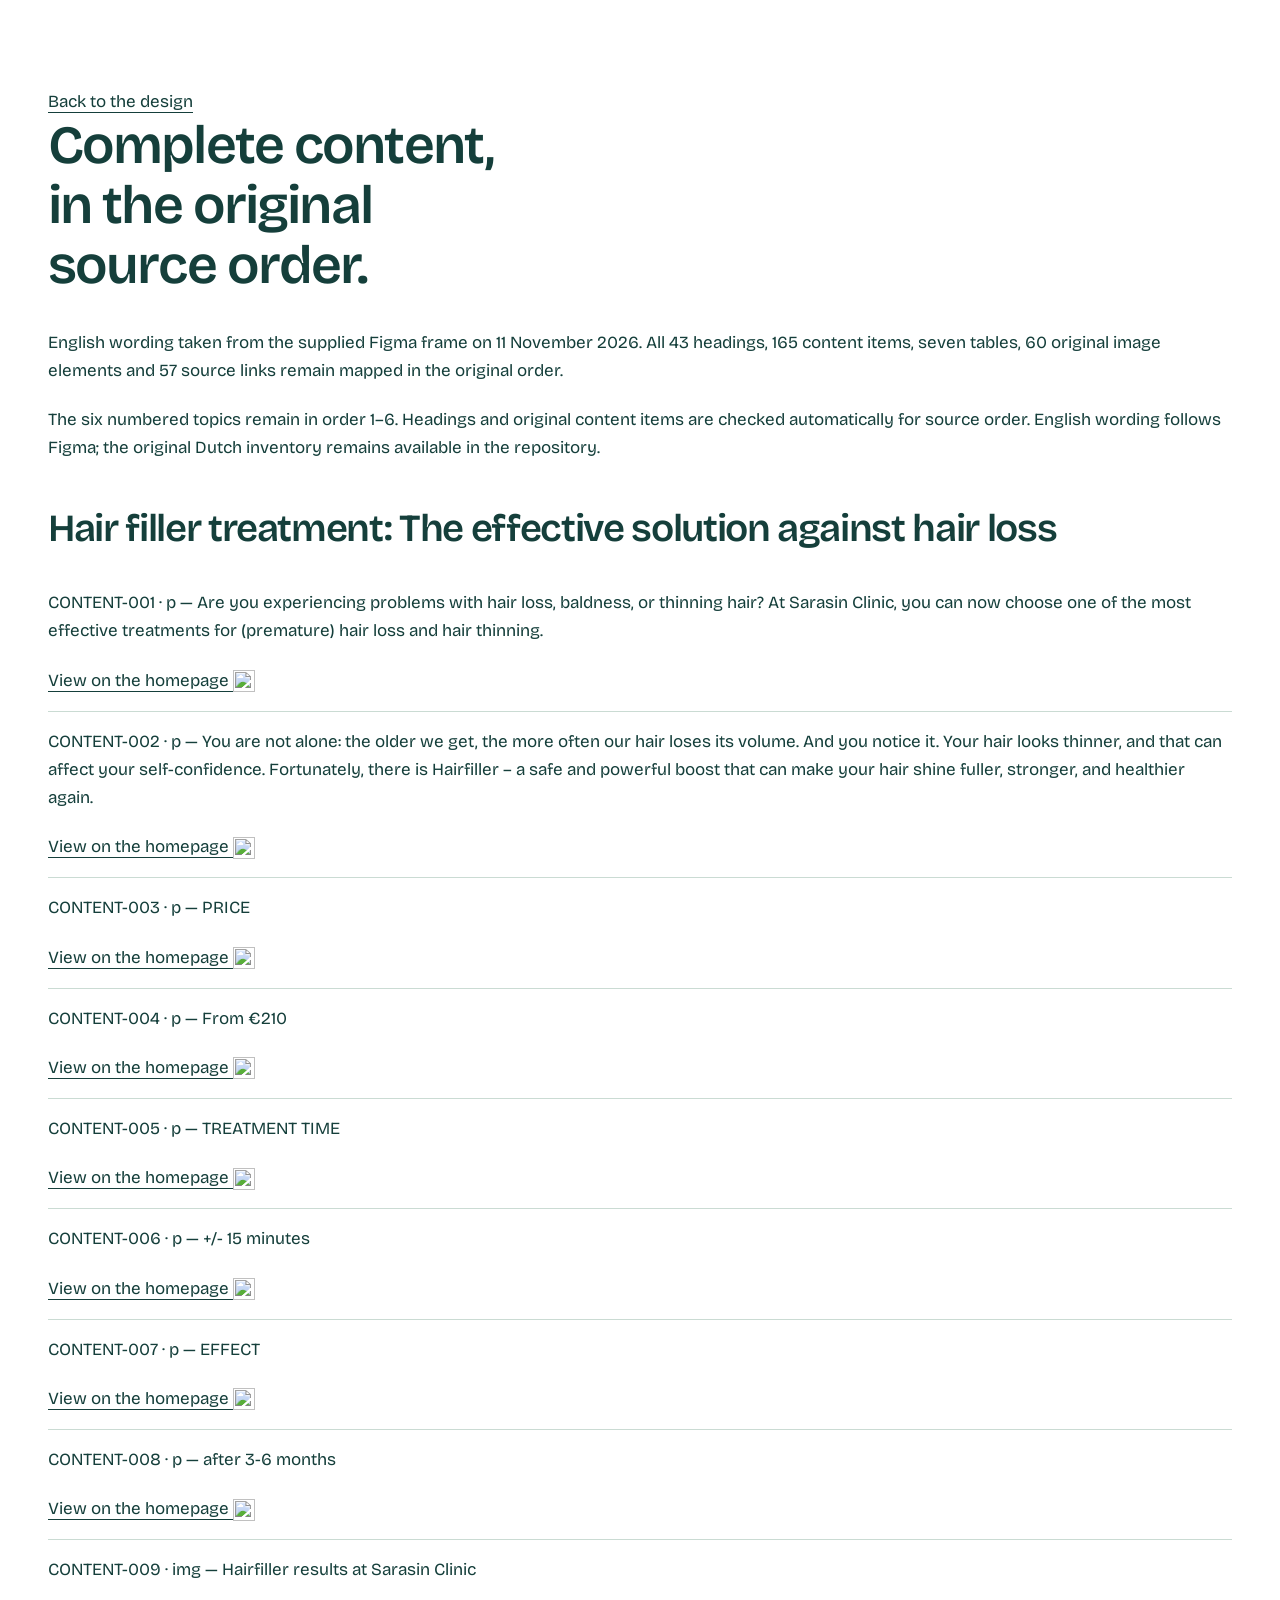
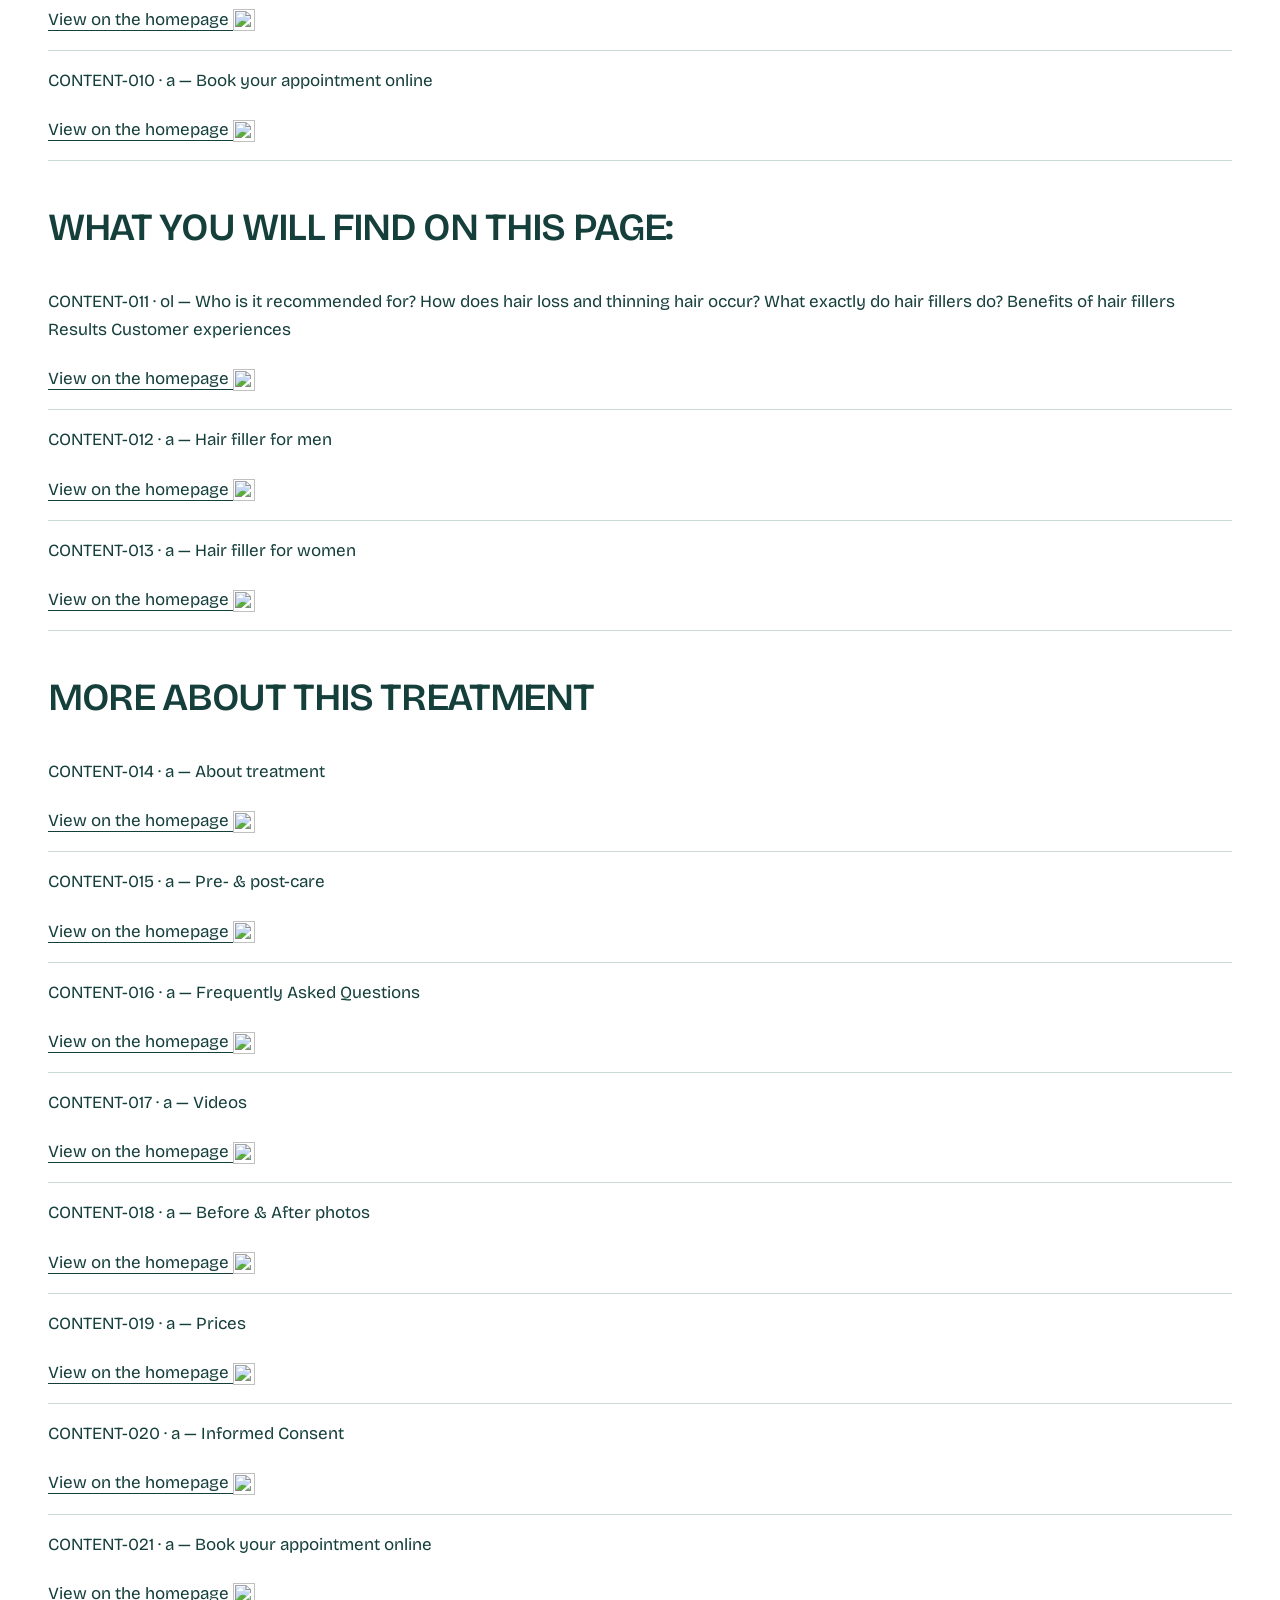
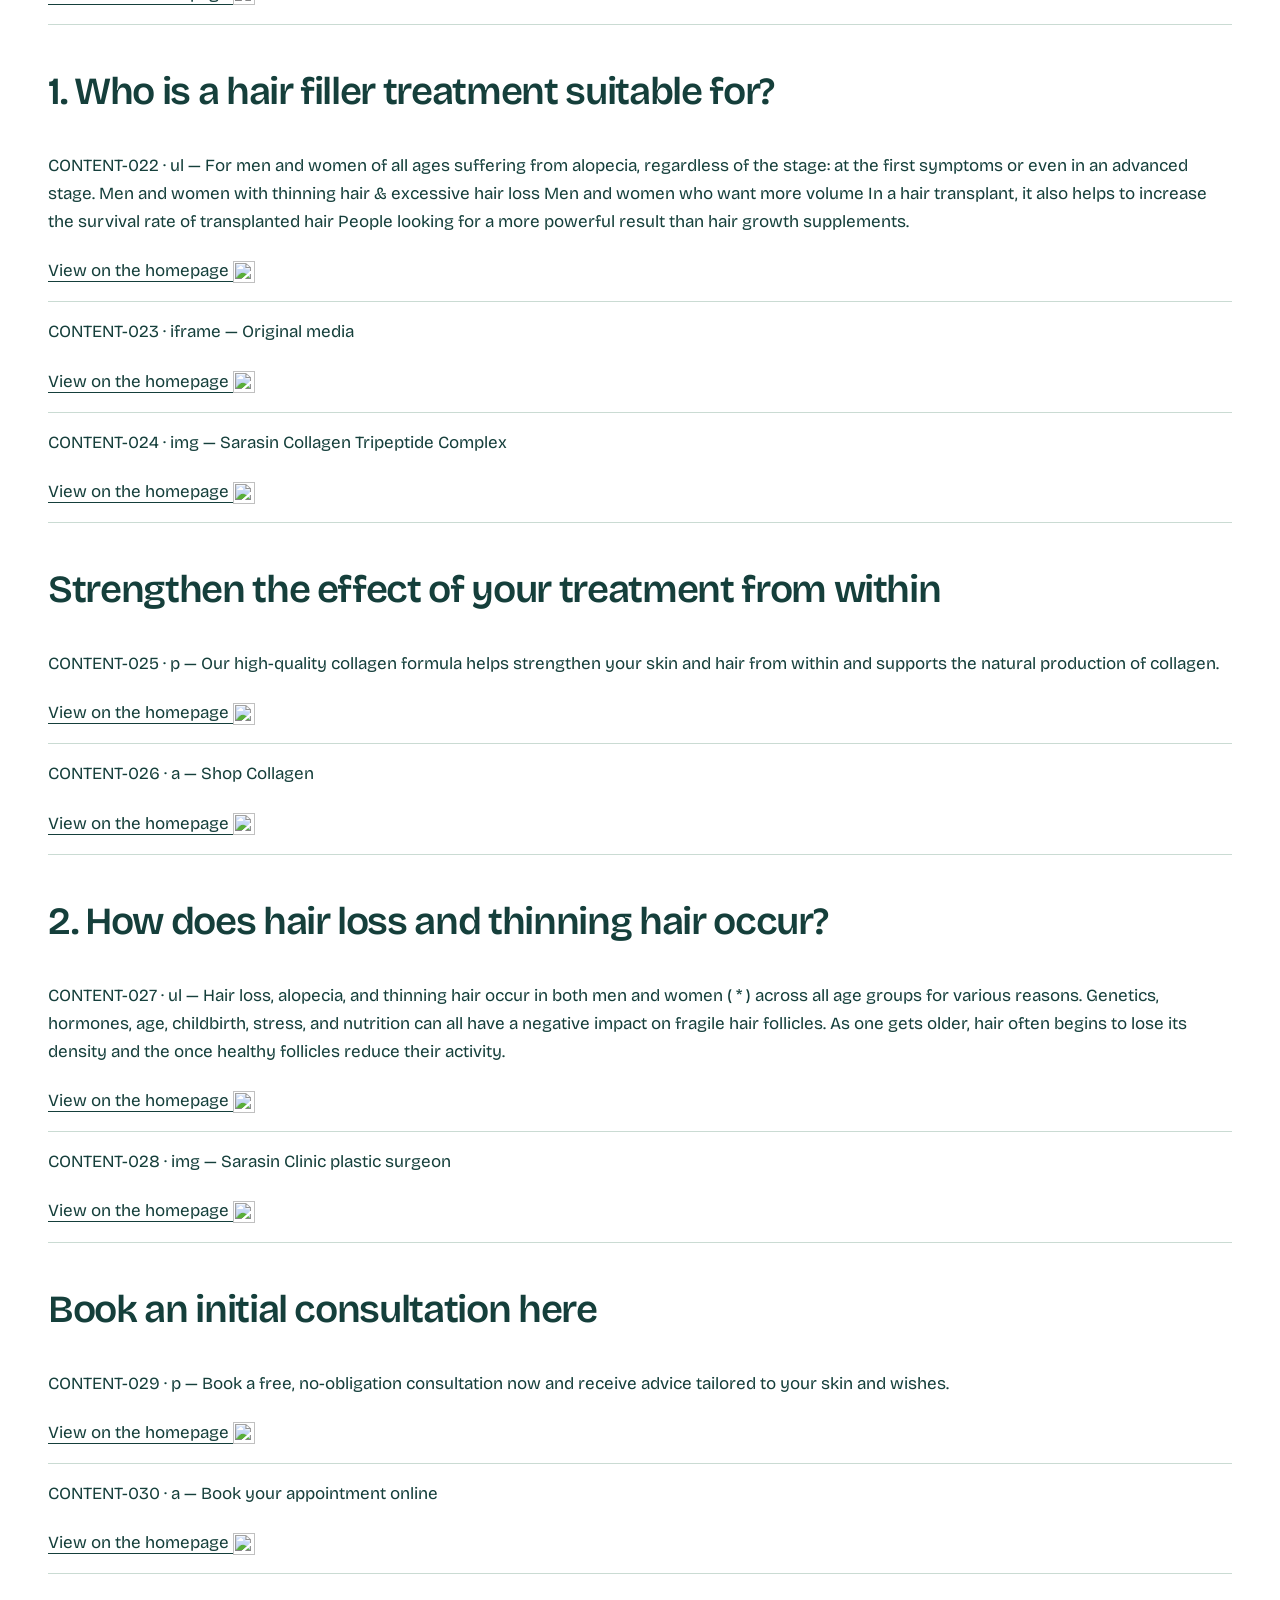
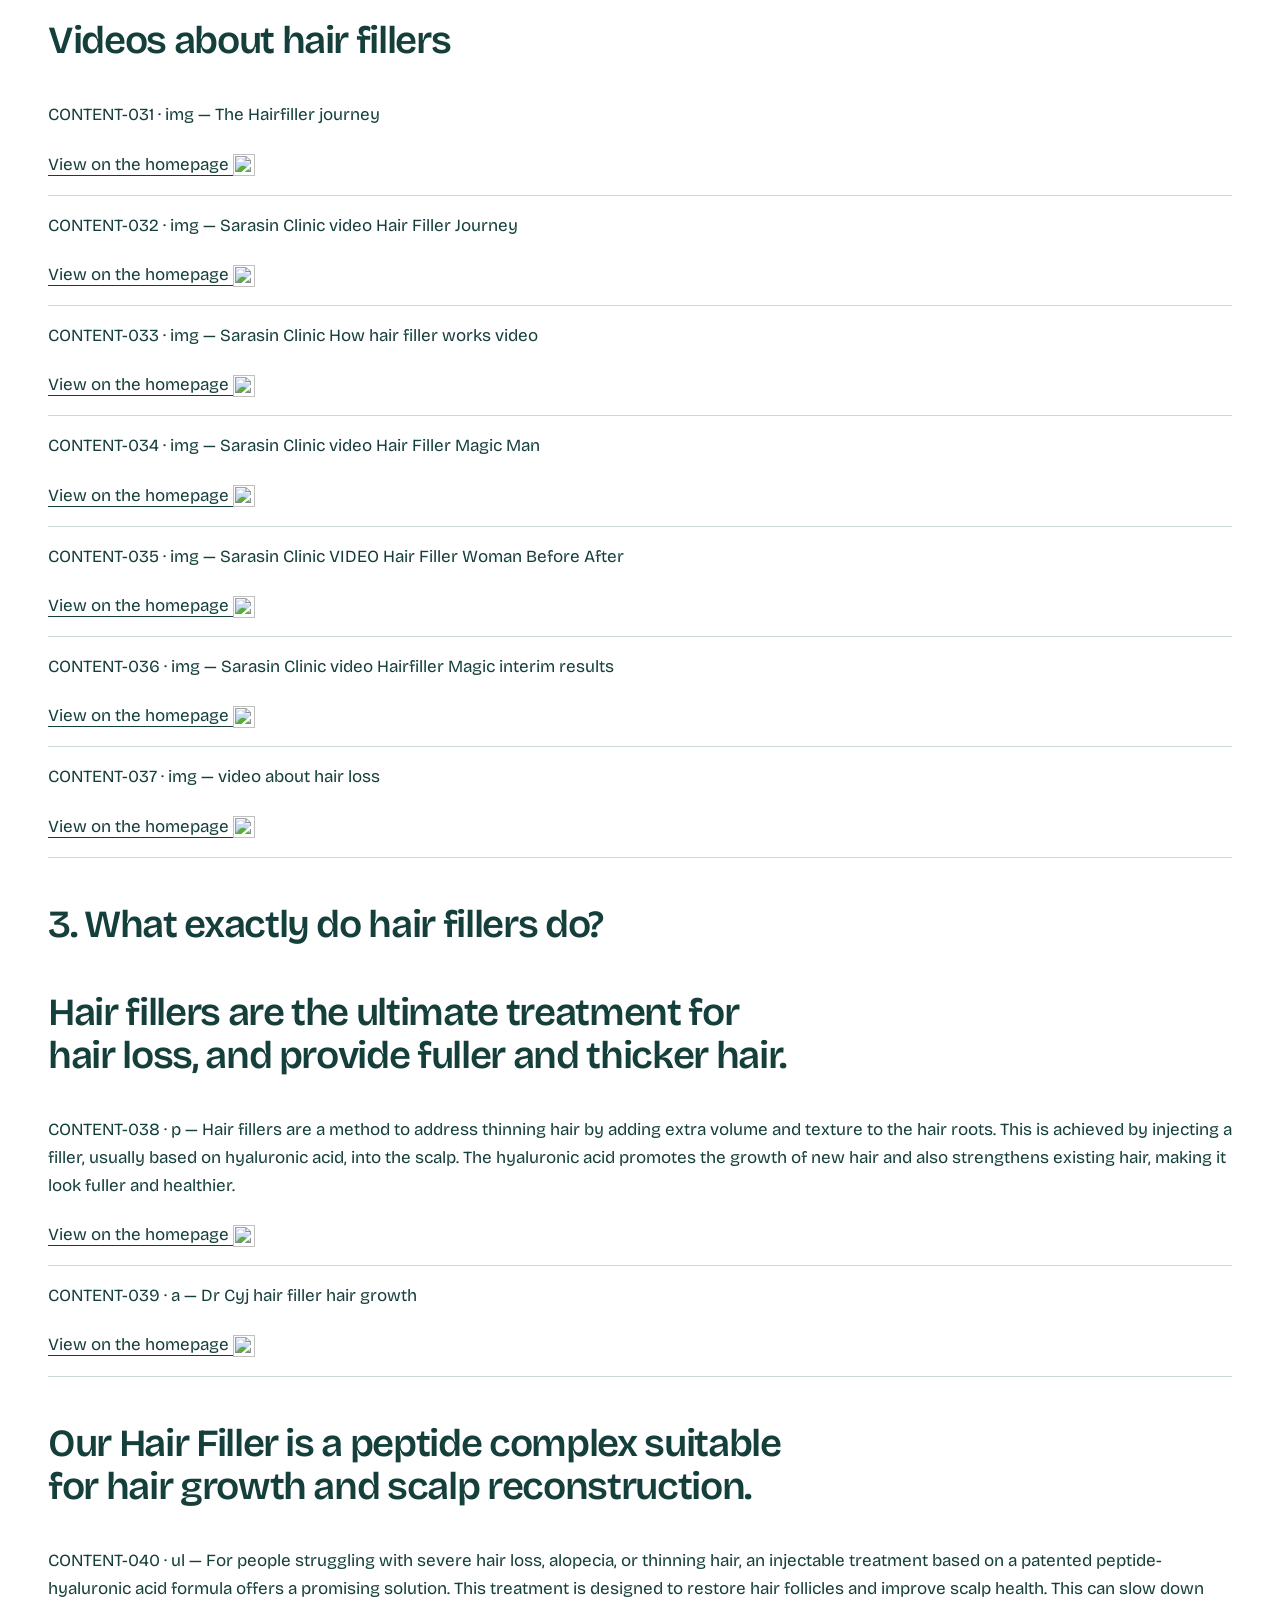
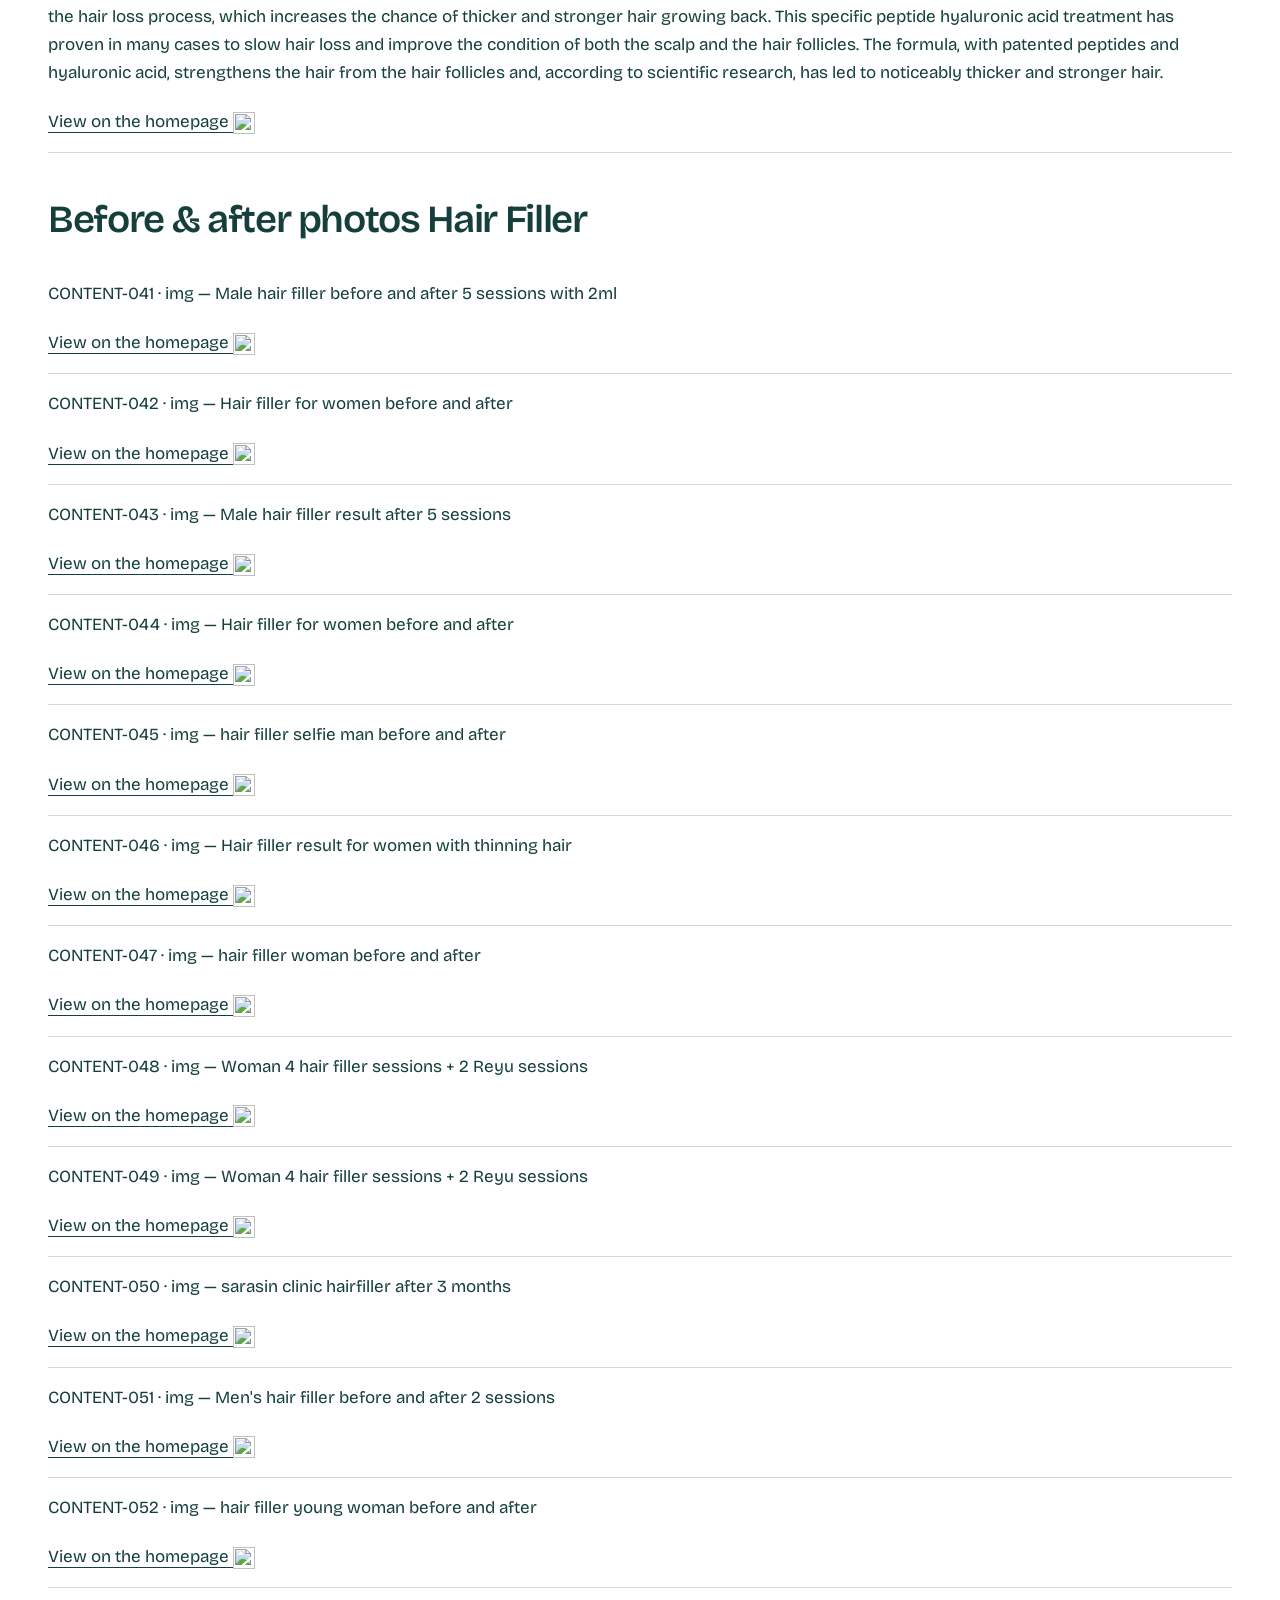
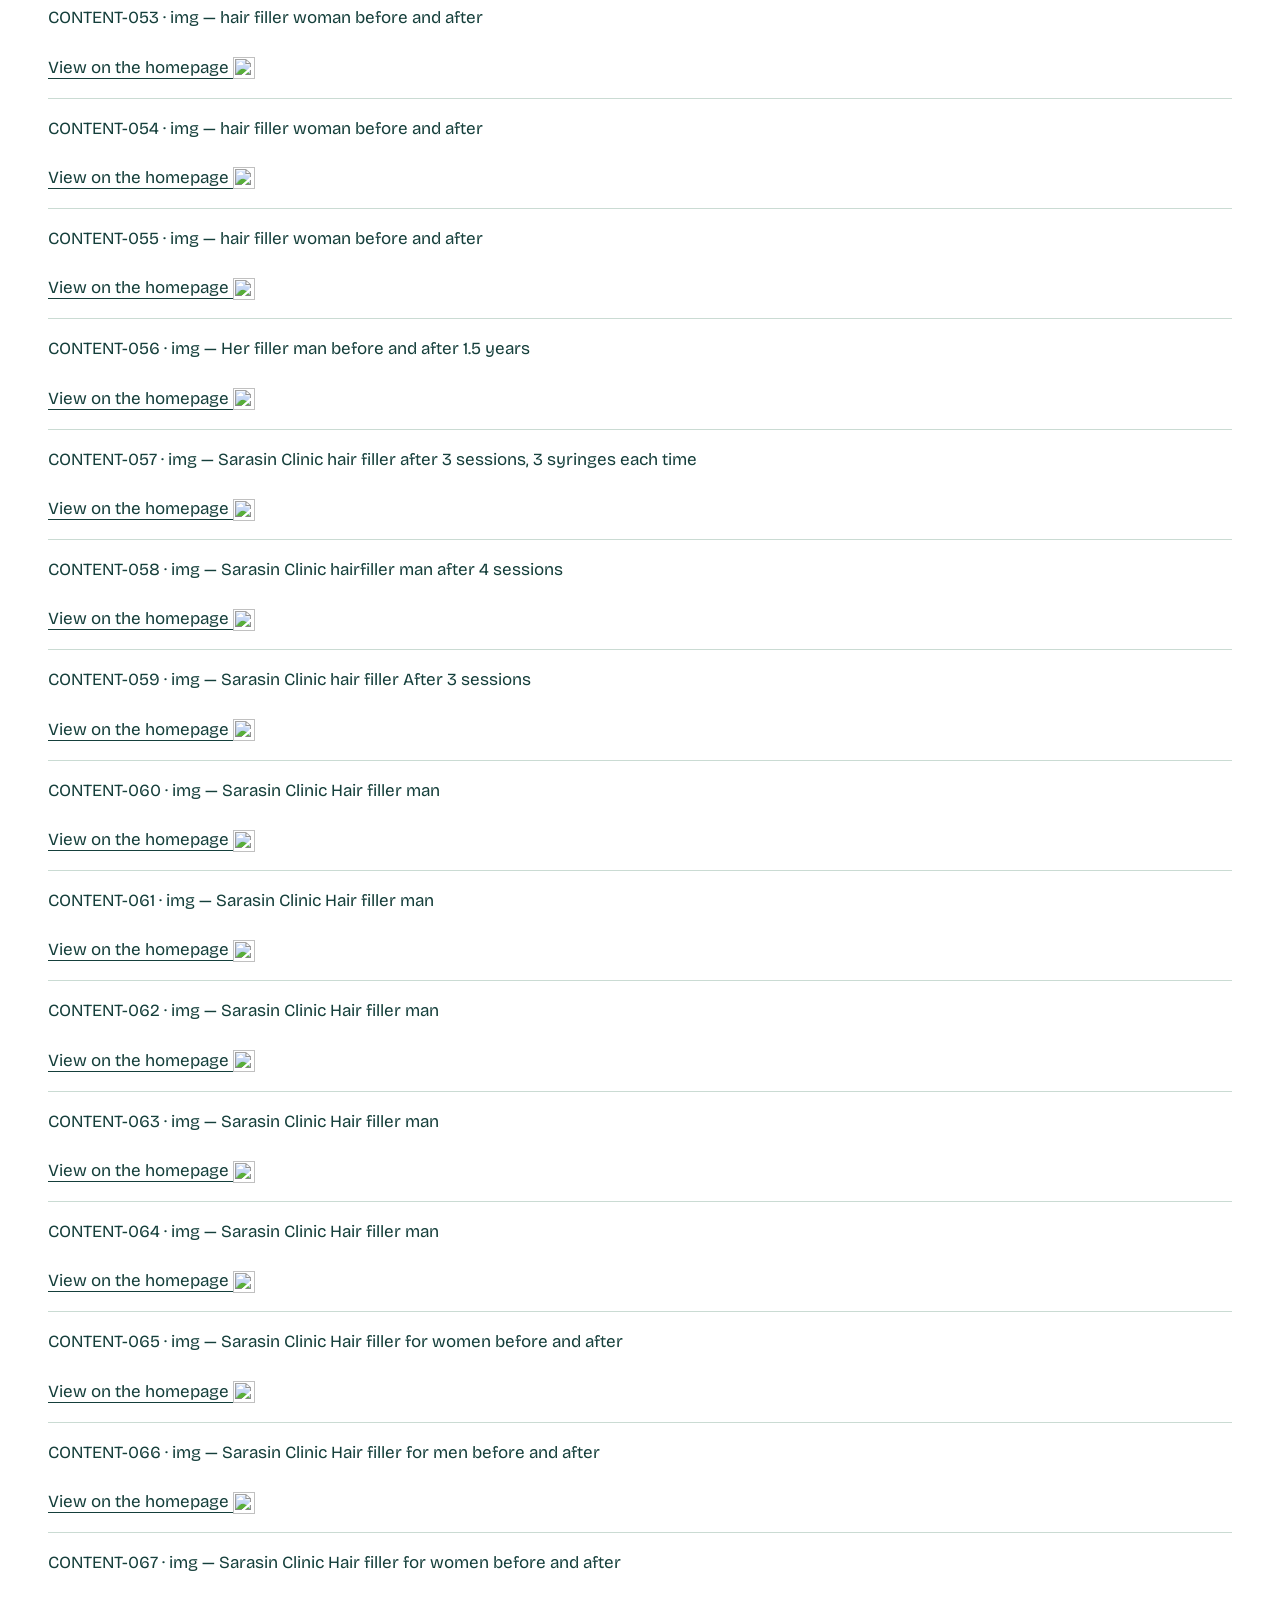
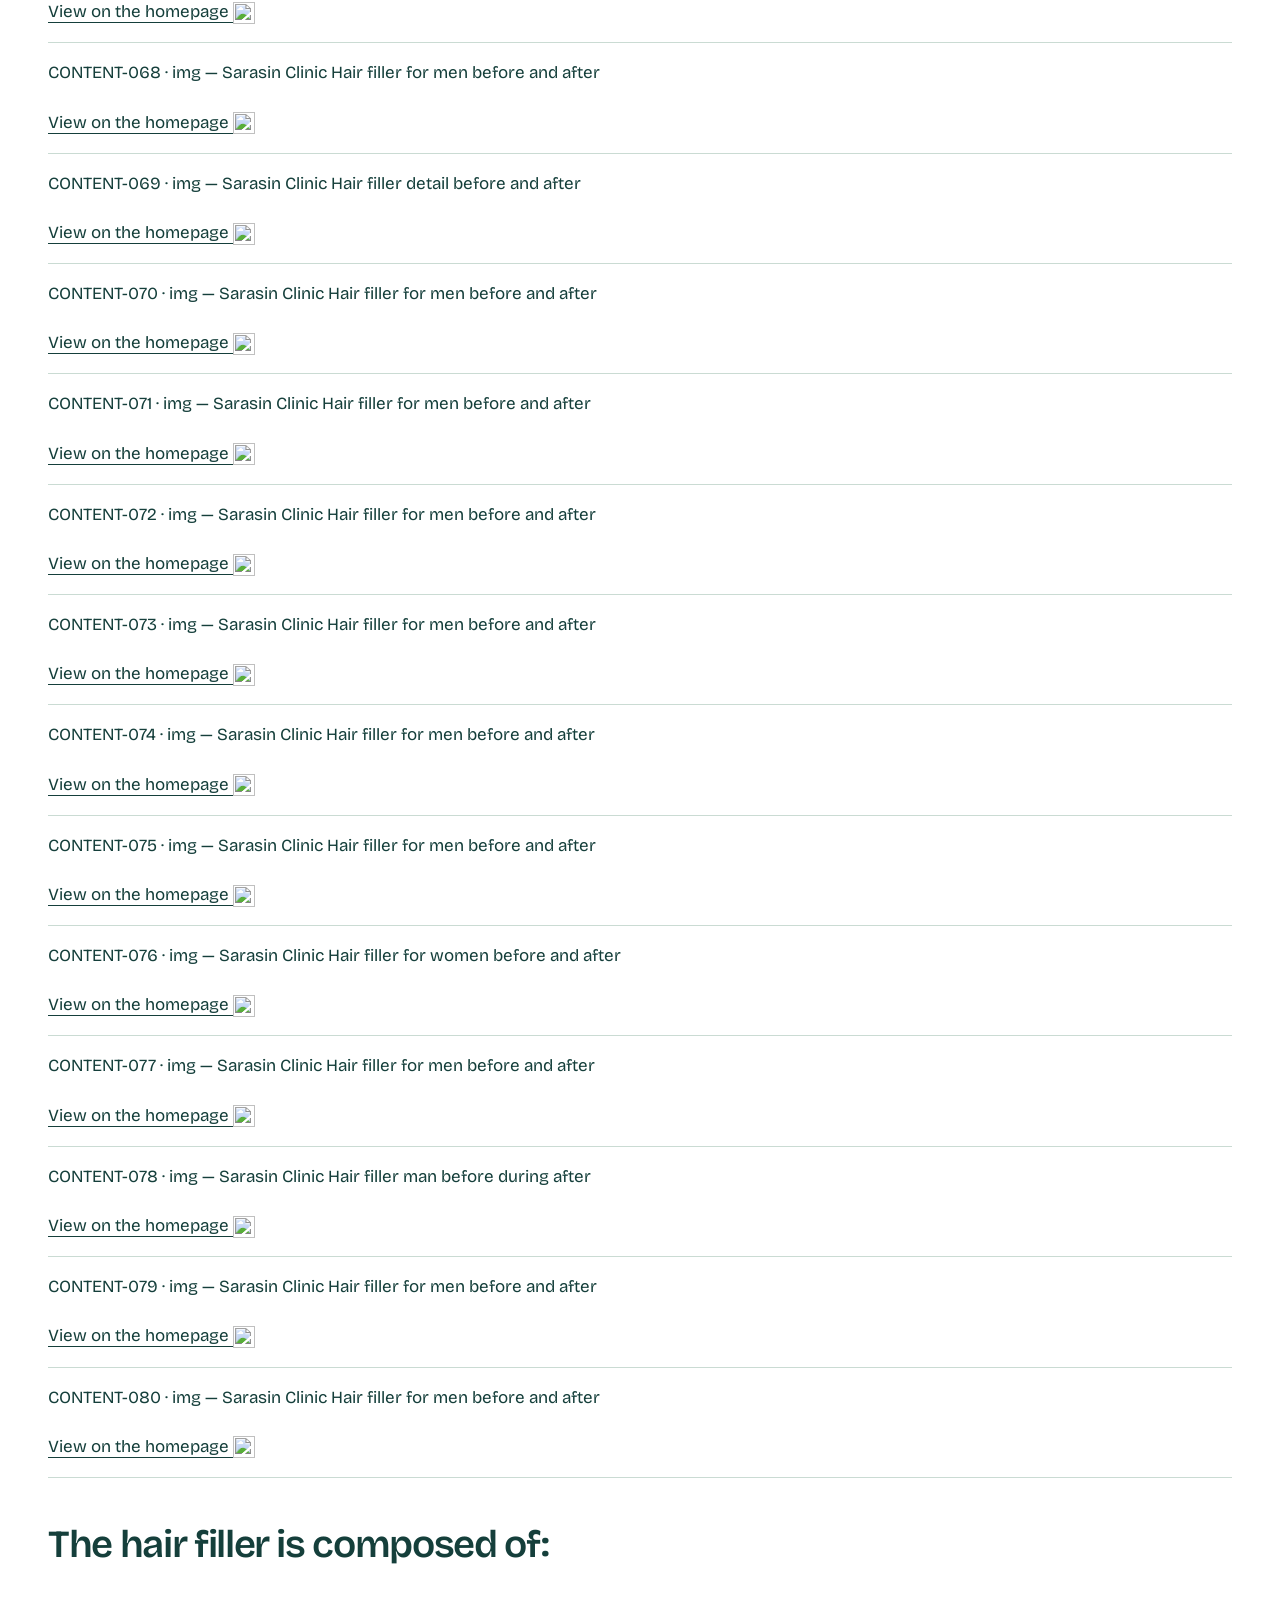
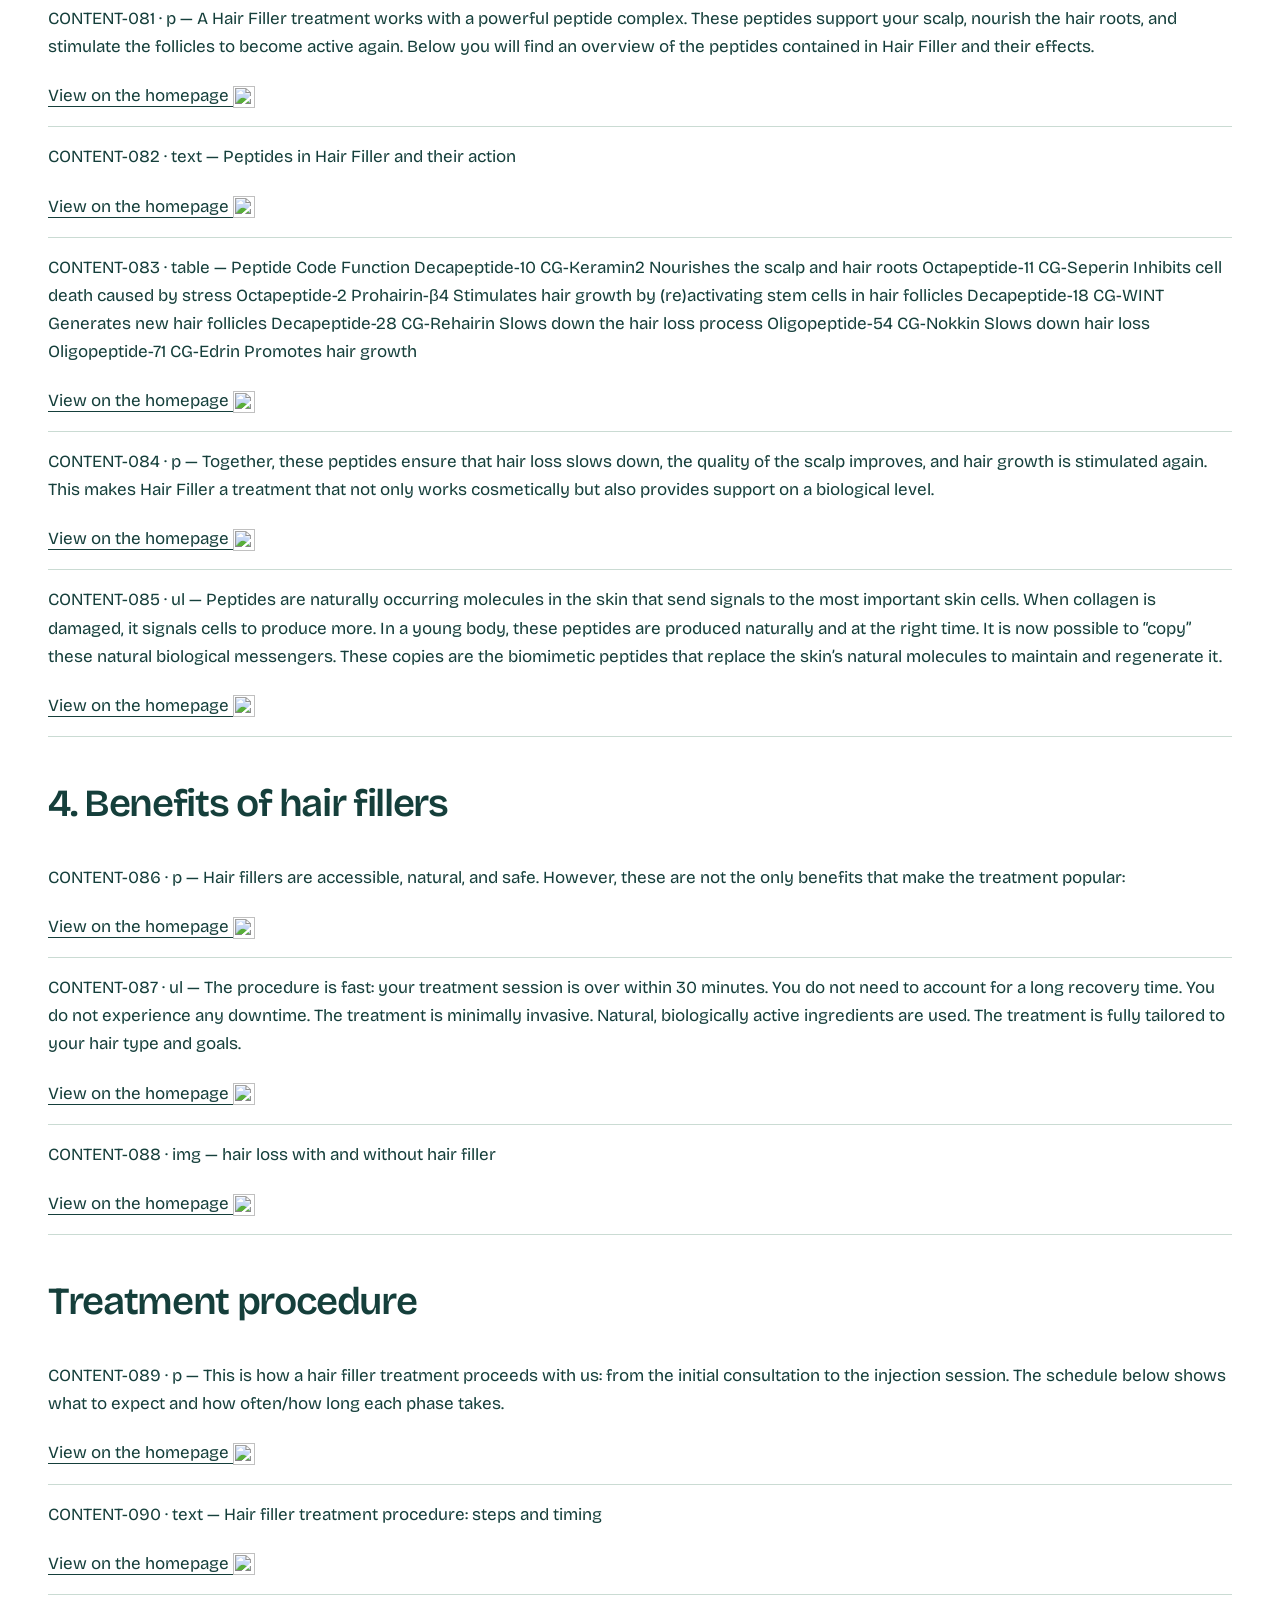
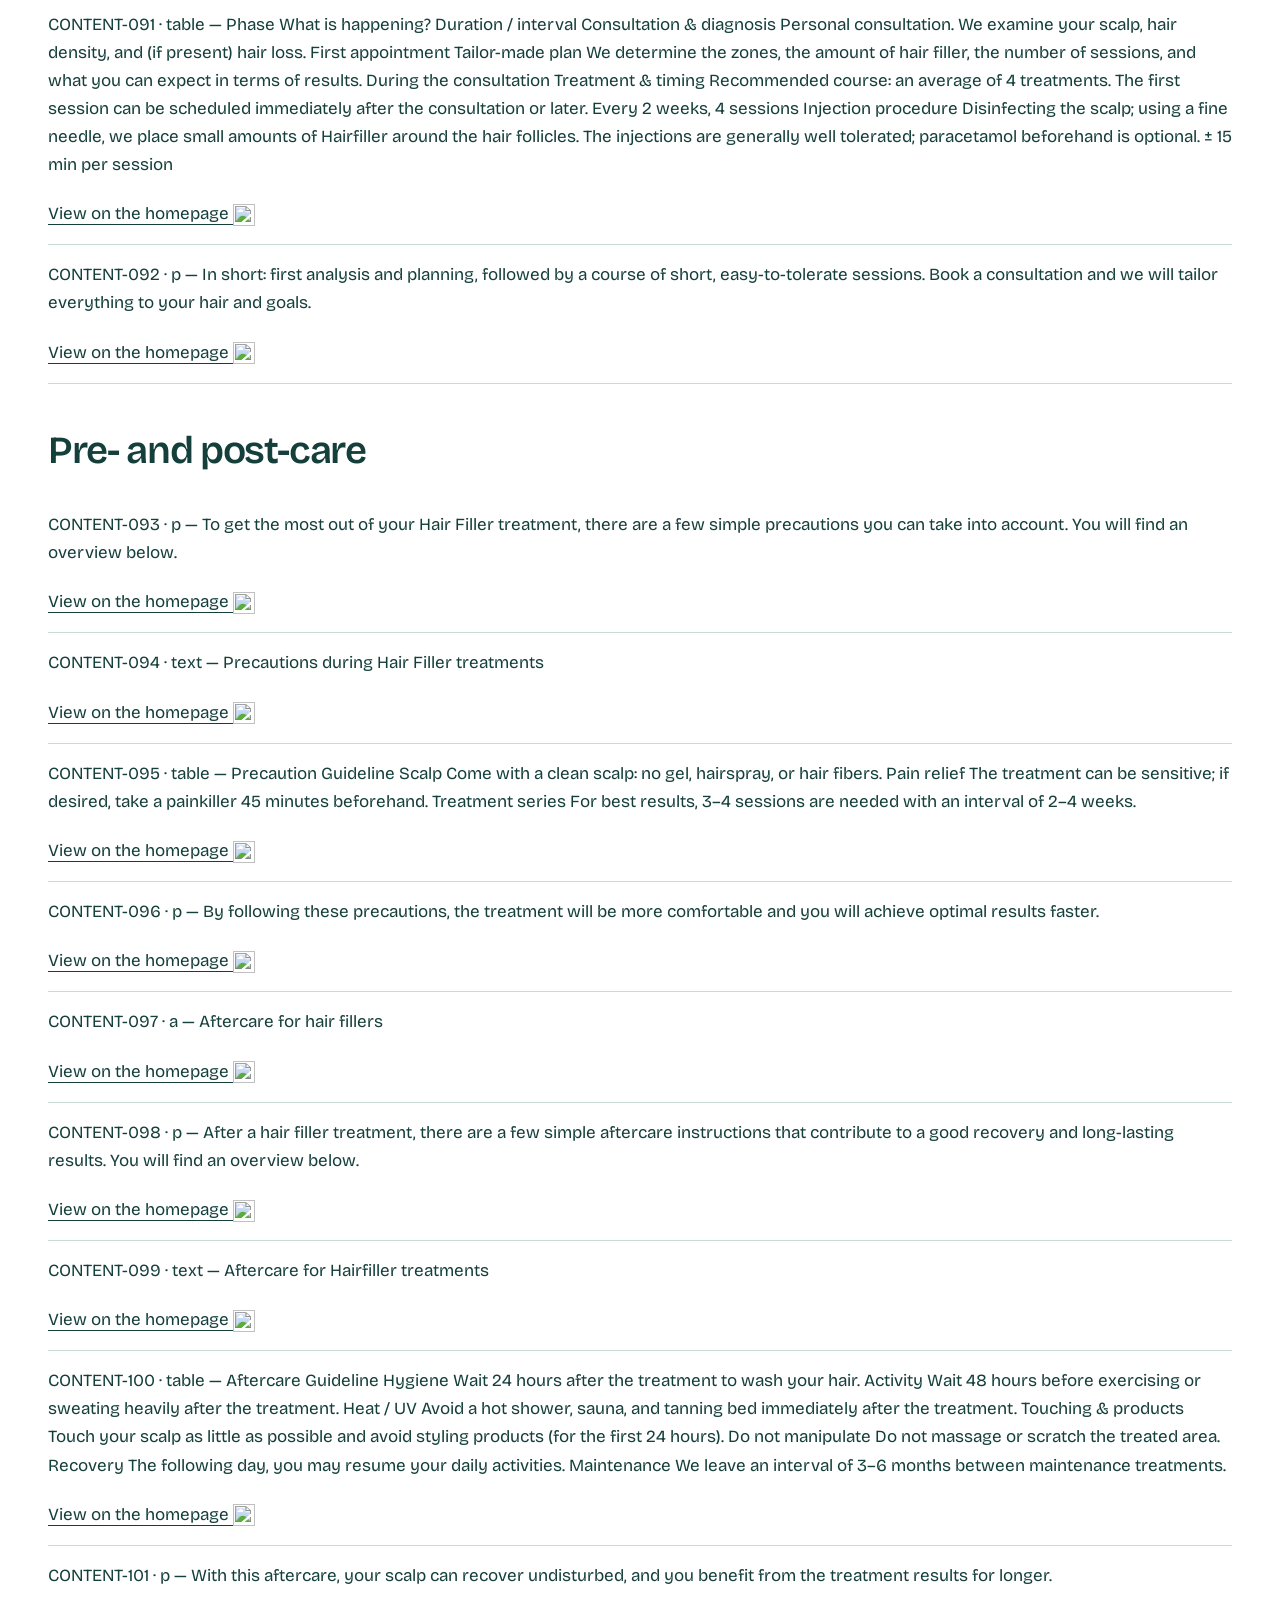
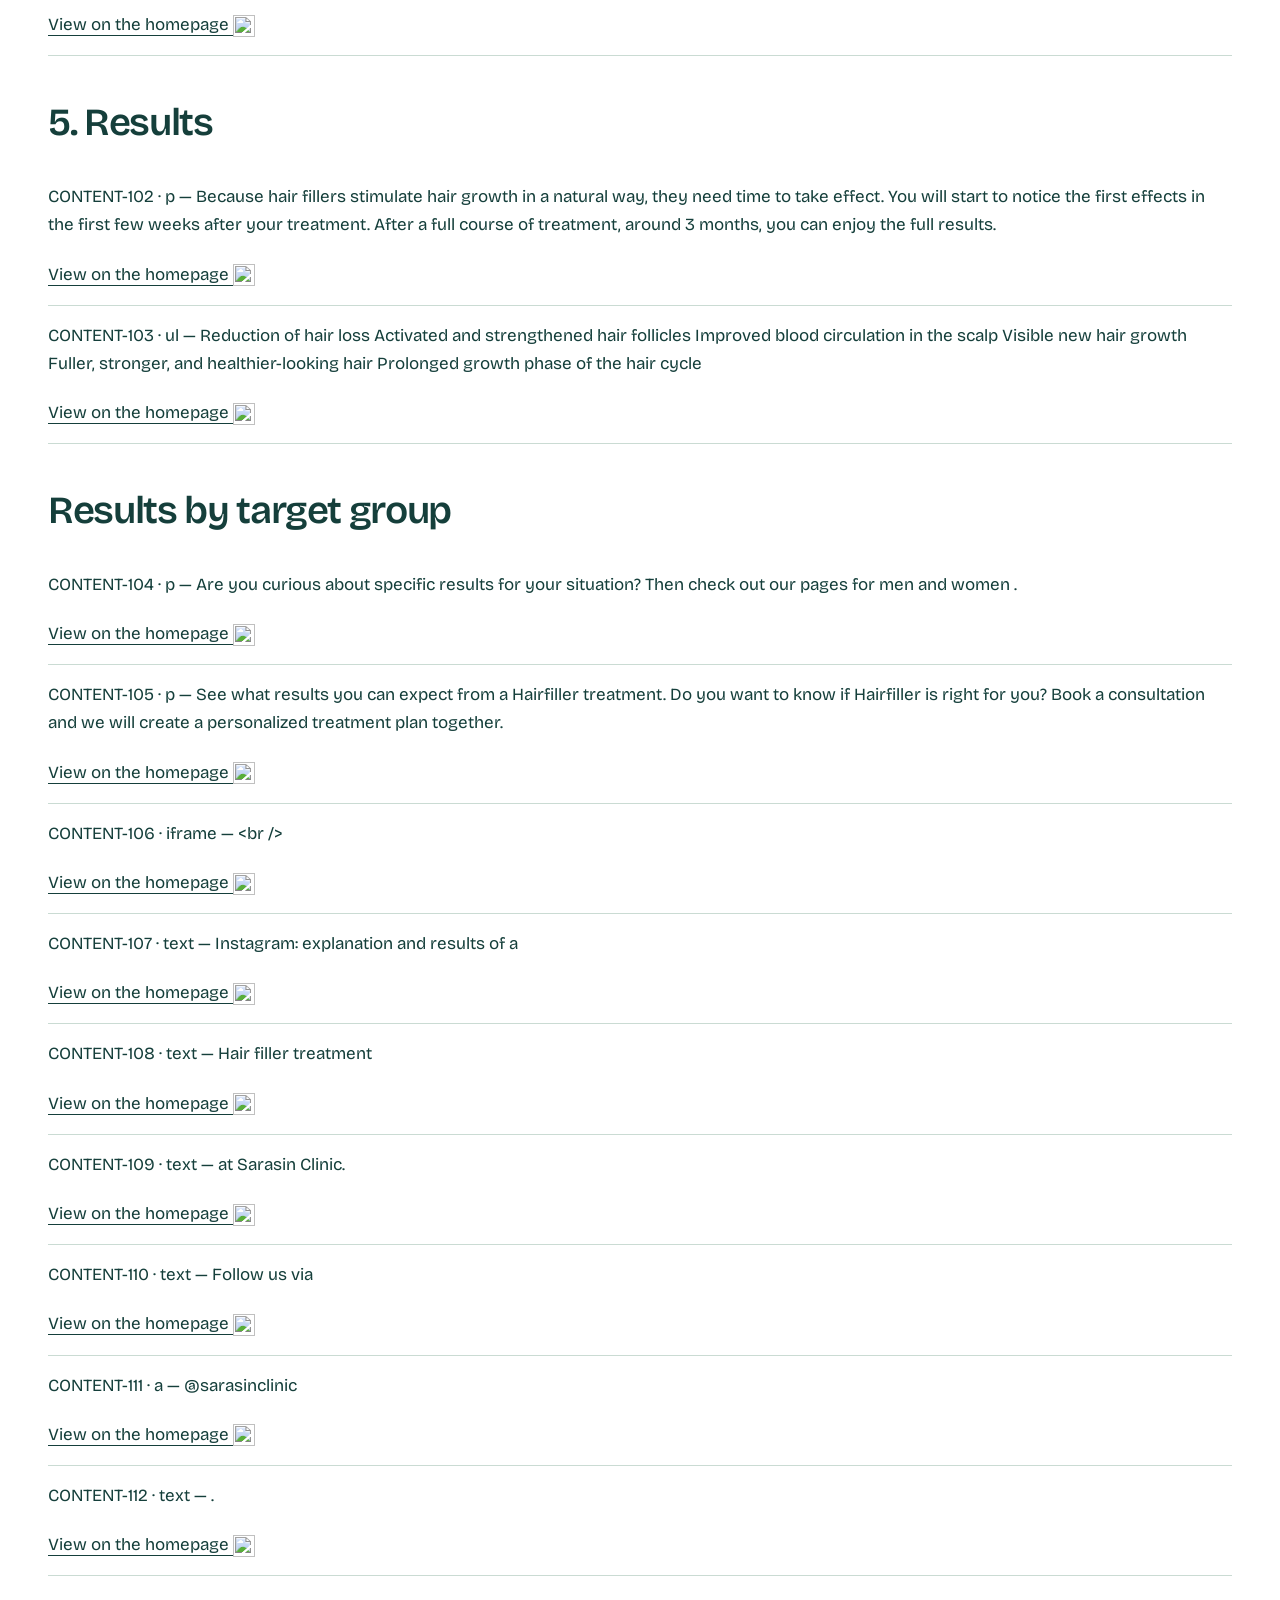
==== commit 4e04bbea: "Use supplied English Figma content throughout the Hairfiller homepage" ====
--- a/content-check/index.html
+++ b/content-check/index.html
@@ -1 +1 @@
-<!doctype html><html lang="nl"><head><meta charset="utf-8"><meta name="viewport" content="width=device-width,initial-scale=1"><meta name="robots" content="noindex,follow"><title>Hairfiller — volledige inhouds- en volgordecontrole</title><link rel="stylesheet" href="/homepage.css"></head><body><main class="wrap section-space"><a href="/">Terug naar het ontwerp</a><h1>Alle broninhoud, in de oorspronkelijke volgorde.</h1><p>Opnieuw gecontroleerd op 10 november 2026: 43 oorspronkelijke koppen, 165 inhoudsitems, zeven tabellen, 60 afbeeldingselementen en 57 links. Alle 477 lezersgerichte tekstfragmenten zijn behouden; één vastgelegd fragment is iframe-fallbackcode, geen behandeltekst.</p><p>De zes genummerde onderwerpen staan in volgorde 1–6. Zowel de koppen als alle oorspronkelijke inhoudsitems worden automatisch op bronvolgorde gecontroleerd. De hoofdwebsite en Shopify zijn niet gewijzigd. Medische claims, protocollen en publicatierechten wachten nog op klinische/clientgoedkeuring.</p><section style="margin-top:45px"><h2>Hair filler behandeling: De effectieve oplossing tegen haaruitval</h2><article style="padding:16px 0;border-bottom:1px solid var(--line)"><p>CONTENT-001 · p — Ervaar je problemen met haaruitval, kaalheid of dunner wordend haar? Bij Sarasin Clinic kan je nu kiezen voor één van de meest doeltreffende behandelingen tegen (vroegtijdig) haarverlies en haarverdunning.</p><a href="/#CONTENT-001">Bekijk op de homepage <img class="icon" src="assets/icons/arrow-up-right.svg" width="22" height="22" alt="" aria-hidden="true"></a></article><article style="padding:16px 0;border-bottom:1px solid var(--line)"><p>CONTENT-002 · p — Je bent niet alleen: hoe ouder we worden, hoe vaker ons haar zijn volume verliest. En dat merk je. Je haar lijkt dunner en dat kan je zelfvertrouwen beïnvloeden. Gelukkig is er Hairfiller – een veilige en krachtige boost die je haar weer voller, sterker en gezonder kan laten stralen.</p><a href="/#CONTENT-002">Bekijk op de homepage <img class="icon" src="assets/icons/arrow-up-right.svg" width="22" height="22" alt="" aria-hidden="true"></a></article><article style="padding:16px 0;border-bottom:1px solid var(--line)"><p>CONTENT-003 · p — PRIJS</p><a href="/#CONTENT-003">Bekijk op de homepage <img class="icon" src="assets/icons/arrow-up-right.svg" width="22" height="22" alt="" aria-hidden="true"></a></article><article style="padding:16px 0;border-bottom:1px solid var(--line)"><p>CONTENT-004 · p — Vanaf € 210</p><a href="/#CONTENT-004">Bekijk op de homepage <img class="icon" src="assets/icons/arrow-up-right.svg" width="22" height="22" alt="" aria-hidden="true"></a></article><article style="padding:16px 0;border-bottom:1px solid var(--line)"><p>CONTENT-005 · p — BEHANDELTIJD</p><a href="/#CONTENT-005">Bekijk op de homepage <img class="icon" src="assets/icons/arrow-up-right.svg" width="22" height="22" alt="" aria-hidden="true"></a></article><article style="padding:16px 0;border-bottom:1px solid var(--line)"><p>CONTENT-006 · p — +/- 15 minuten</p><a href="/#CONTENT-006">Bekijk op de homepage <img class="icon" src="assets/icons/arrow-up-right.svg" width="22" height="22" alt="" aria-hidden="true"></a></article><article style="padding:16px 0;border-bottom:1px solid var(--line)"><p>CONTENT-007 · p — EFFECT</p><a href="/#CONTENT-007">Bekijk op de homepage <img class="icon" src="assets/icons/arrow-up-right.svg" width="22" height="22" alt="" aria-hidden="true"></a></article><article style="padding:16px 0;border-bottom:1px solid var(--line)"><p>CONTENT-008 · p — na 3-6 maand</p><a href="/#CONTENT-008">Bekijk op de homepage <img class="icon" src="assets/icons/arrow-up-right.svg" width="22" height="22" alt="" aria-hidden="true"></a></article><article style="padding:16px 0;border-bottom:1px solid var(--line)"><p>CONTENT-009 · img — haarfiller resulten sarasin clinic</p><a href="/#CONTENT-009">Bekijk op de homepage <img class="icon" src="assets/icons/arrow-up-right.svg" width="22" height="22" alt="" aria-hidden="true"></a></article><article style="padding:16px 0;border-bottom:1px solid var(--line)"><p>CONTENT-010 · a — Boek onlineje afspraak</p><a href="/#CONTENT-010">Bekijk op de homepage <img class="icon" src="assets/icons/arrow-up-right.svg" width="22" height="22" alt="" aria-hidden="true"></a></article></section><section style="margin-top:45px"><h2>WAT JE OP DEZE PAGINA ZAL VINDEN:</h2><article style="padding:16px 0;border-bottom:1px solid var(--line)"><p>CONTENT-011 · ol — Hairfiller voor wie is het een aanrader? Hoe ontstaat haaruitval en dunner wordend haar? Wat doen Hair Fillers juist? Voordelen van haarfillers Resultaten Klantervaringen</p><a href="/#CONTENT-011">Bekijk op de homepage <img class="icon" src="assets/icons/arrow-up-right.svg" width="22" height="22" alt="" aria-hidden="true"></a></article><article style="padding:16px 0;border-bottom:1px solid var(--line)"><p>CONTENT-012 · a — Hair filler voor mannen</p><a href="/#CONTENT-012">Bekijk op de homepage <img class="icon" src="assets/icons/arrow-up-right.svg" width="22" height="22" alt="" aria-hidden="true"></a></article><article style="padding:16px 0;border-bottom:1px solid var(--line)"><p>CONTENT-013 · a — Hair filler voor vrouwen</p><a href="/#CONTENT-013">Bekijk op de homepage <img class="icon" src="assets/icons/arrow-up-right.svg" width="22" height="22" alt="" aria-hidden="true"></a></article></section><section style="margin-top:45px"><h2>MEER OVER DEZE BEHANDELING</h2><article style="padding:16px 0;border-bottom:1px solid var(--line)"><p>CONTENT-014 · a — Over behandeling</p><a href="/#CONTENT-014">Bekijk op de homepage <img class="icon" src="assets/icons/arrow-up-right.svg" width="22" height="22" alt="" aria-hidden="true"></a></article><article style="padding:16px 0;border-bottom:1px solid var(--line)"><p>CONTENT-015 · a — Voor- &amp; nazorg</p><a href="/#CONTENT-015">Bekijk op de homepage <img class="icon" src="assets/icons/arrow-up-right.svg" width="22" height="22" alt="" aria-hidden="true"></a></article><article style="padding:16px 0;border-bottom:1px solid var(--line)"><p>CONTENT-016 · a — Veelgestelde vragen</p><a href="/#CONTENT-016">Bekijk op de homepage <img class="icon" src="assets/icons/arrow-up-right.svg" width="22" height="22" alt="" aria-hidden="true"></a></article><article style="padding:16px 0;border-bottom:1px solid var(--line)"><p>CONTENT-017 · a — Video's</p><a href="/#CONTENT-017">Bekijk op de homepage <img class="icon" src="assets/icons/arrow-up-right.svg" width="22" height="22" alt="" aria-hidden="true"></a></article><article style="padding:16px 0;border-bottom:1px solid var(--line)"><p>CONTENT-018 · a — Voor &amp; Na foto's</p><a href="/#CONTENT-018">Bekijk op de homepage <img class="icon" src="assets/icons/arrow-up-right.svg" width="22" height="22" alt="" aria-hidden="true"></a></article><article style="padding:16px 0;border-bottom:1px solid var(--line)"><p>CONTENT-019 · a — Prijzen</p><a href="/#CONTENT-019">Bekijk op de homepage <img class="icon" src="assets/icons/arrow-up-right.svg" width="22" height="22" alt="" aria-hidden="true"></a></article><article style="padding:16px 0;border-bottom:1px solid var(--line)"><p>CONTENT-020 · a — Informed Consent</p><a href="/#CONTENT-020">Bekijk op de homepage <img class="icon" src="assets/icons/arrow-up-right.svg" width="22" height="22" alt="" aria-hidden="true"></a></article><article style="padding:16px 0;border-bottom:1px solid var(--line)"><p>CONTENT-021 · a — Boek online je afspraak</p><a href="/#CONTENT-021">Bekijk op de homepage <img class="icon" src="assets/icons/arrow-up-right.svg" width="22" height="22" alt="" aria-hidden="true"></a></article></section><section style="margin-top:45px"><h2>1. Voor wie is een Hairfiller behandeling geschikt?</h2><article style="padding:16px 0;border-bottom:1px solid var(--line)"><p>CONTENT-022 · ul — Voor mannen en vrouwen van alle leeftijden die aan alopecia lijden, in welk stadium ze zich ook bevinden: bij de eerste symptomen of zelfs in een vergevorderd stadium. Mannen en vrouwen met dun haar &amp; overmatig haarverlies. Mannen en vrouwen die meer volume wensen. Bij een haartransplantatie helpt het ook om de overlevingskans van getransplanteerd haar te verhogen. Personen die op zoek zijn naar een krachtiger resultaat dan haargroei-supplementen.</p><a href="/#CONTENT-022">Bekijk op de homepage <img class="icon" src="assets/icons/arrow-up-right.svg" width="22" height="22" alt="" aria-hidden="true"></a></article><article style="padding:16px 0;border-bottom:1px solid var(--line)"><p>CONTENT-023 · iframe — Oorspronkelijke media</p><a href="/#CONTENT-023">Bekijk op de homepage <img class="icon" src="assets/icons/arrow-up-right.svg" width="22" height="22" alt="" aria-hidden="true"></a></article><article style="padding:16px 0;border-bottom:1px solid var(--line)"><p>CONTENT-024 · img — Sarasin Collagen Tripeptide Complex</p><a href="/#CONTENT-024">Bekijk op de homepage <img class="icon" src="assets/icons/arrow-up-right.svg" width="22" height="22" alt="" aria-hidden="true"></a></article></section><section style="margin-top:45px"><h2>Versterk het effect van je behandeling van binnenuit</h2><article style="padding:16px 0;border-bottom:1px solid var(--line)"><p>CONTENT-025 · p — Onze hoogwaardige collageenformule helpt je huid en haar van binnenuit te verstevigen en ondersteunt de natuurlijke aanmaak van collageen.</p><a href="/#CONTENT-025">Bekijk op de homepage <img class="icon" src="assets/icons/arrow-up-right.svg" width="22" height="22" alt="" aria-hidden="true"></a></article><article style="padding:16px 0;border-bottom:1px solid var(--line)"><p>CONTENT-026 · a — Shop Collageen</p><a href="/#CONTENT-026">Bekijk op de homepage <img class="icon" src="assets/icons/arrow-up-right.svg" width="22" height="22" alt="" aria-hidden="true"></a></article></section><section style="margin-top:45px"><h2>2. Hoe ontstaat haaruitval en dunner wordend haar?</h2><article style="padding:16px 0;border-bottom:1px solid var(--line)"><p>CONTENT-027 · ul — Haaruitval, alopecia en dunner wordend haar vindt plaats bij zowel mannen als vrouwen (*) binnen alle leeftijdscategorieën om verschillende redenen. Genetica, hormonen, leeftijd, bevalling, stress en voeding kunnen allemaal van negatieve invloed zijn op de kwetsbare haarfollikels. Naarmate men ouder wordt, begint het haar zijn dichtheid vaak te verliezen en de eens gezonde follikels hun activiteit te verminderen.</p><a href="/#CONTENT-027">Bekijk op de homepage <img class="icon" src="assets/icons/arrow-up-right.svg" width="22" height="22" alt="" aria-hidden="true"></a></article><article style="padding:16px 0;border-bottom:1px solid var(--line)"><p>CONTENT-028 · img — Sarasin Clinic plastisch chirurg</p><a href="/#CONTENT-028">Bekijk op de homepage <img class="icon" src="assets/icons/arrow-up-right.svg" width="22" height="22" alt="" aria-hidden="true"></a></article></section><section style="margin-top:45px"><h2>Boek hier een eerste consultatie</h2><article style="padding:16px 0;border-bottom:1px solid var(--line)"><p>CONTENT-029 · p — Boek nu een gratis en vrijblijvende consultatie en krijg advies op maat van jouw huid en wensen.</p><a href="/#CONTENT-029">Bekijk op de homepage <img class="icon" src="assets/icons/arrow-up-right.svg" width="22" height="22" alt="" aria-hidden="true"></a></article><article style="padding:16px 0;border-bottom:1px solid var(--line)"><p>CONTENT-030 · a — Boek online je afspraak</p><a href="/#CONTENT-030">Bekijk op de homepage <img class="icon" src="assets/icons/arrow-up-right.svg" width="22" height="22" alt="" aria-hidden="true"></a></article></section><section style="margin-top:45px"><h2>Video’s over hair fillers</h2><article style="padding:16px 0;border-bottom:1px solid var(--line)"><p>CONTENT-031 · img — Oorspronkelijke media</p><a href="/#CONTENT-031">Bekijk op de homepage <img class="icon" src="assets/icons/arrow-up-right.svg" width="22" height="22" alt="" aria-hidden="true"></a></article><article style="padding:16px 0;border-bottom:1px solid var(--line)"><p>CONTENT-032 · img — Sarasin Clinic video Haarfiller Journey</p><a href="/#CONTENT-032">Bekijk op de homepage <img class="icon" src="assets/icons/arrow-up-right.svg" width="22" height="22" alt="" aria-hidden="true"></a></article><article style="padding:16px 0;border-bottom:1px solid var(--line)"><p>CONTENT-033 · img — Sarasin Clinic Hoe werkt haarfiller video</p><a href="/#CONTENT-033">Bekijk op de homepage <img class="icon" src="assets/icons/arrow-up-right.svg" width="22" height="22" alt="" aria-hidden="true"></a></article><article style="padding:16px 0;border-bottom:1px solid var(--line)"><p>CONTENT-034 · img — Sarasin Clinic video Haar Filler Magic Man</p><a href="/#CONTENT-034">Bekijk op de homepage <img class="icon" src="assets/icons/arrow-up-right.svg" width="22" height="22" alt="" aria-hidden="true"></a></article><article style="padding:16px 0;border-bottom:1px solid var(--line)"><p>CONTENT-035 · img — Sarasin Clinic VIDEO Haarfiller Vrouw Before After</p><a href="/#CONTENT-035">Bekijk op de homepage <img class="icon" src="assets/icons/arrow-up-right.svg" width="22" height="22" alt="" aria-hidden="true"></a></article><article style="padding:16px 0;border-bottom:1px solid var(--line)"><p>CONTENT-036 · img — Sarasin Clinic video Hairfiller Magic tussentijdse resultaten</p><a href="/#CONTENT-036">Bekijk op de homepage <img class="icon" src="assets/icons/arrow-up-right.svg" width="22" height="22" alt="" aria-hidden="true"></a></article><article style="padding:16px 0;border-bottom:1px solid var(--line)"><p>CONTENT-037 · img — video over haaruitval</p><a href="/#CONTENT-037">Bekijk op de homepage <img class="icon" src="assets/icons/arrow-up-right.svg" width="22" height="22" alt="" aria-hidden="true"></a></article></section><section style="margin-top:45px"><h2>3. Wat doen Hair Fillers juist?</h2></section><section style="margin-top:45px"><h2>Hair fillers zijn dé behandeling tegen haaruitval, en zorgen voor voller &amp; dikker haar</h2><article style="padding:16px 0;border-bottom:1px solid var(--line)"><p>CONTENT-038 · p — Hair fillers zijn een methode om dunner wordend haar aan te pakken door extra volume en textuur aan de haarwortels toe te voegen. Dit wordt bereikt door het injecteren van een filler, doorgaans op basis van hyaluronzuur, in de hoofdhuid. Het hyaluronzuur bevordert de groei van nieuw haar en versterkt tevens het bestaande haar, waardoor het er voller en gezonder uitziet.”</p><a href="/#CONTENT-038">Bekijk op de homepage <img class="icon" src="assets/icons/arrow-up-right.svg" width="22" height="22" alt="" aria-hidden="true"></a></article><article style="padding:16px 0;border-bottom:1px solid var(--line)"><p>CONTENT-039 · a — Oorspronkelijke media</p><a href="/#CONTENT-039">Bekijk op de homepage <img class="icon" src="assets/icons/arrow-up-right.svg" width="22" height="22" alt="" aria-hidden="true"></a></article></section><section style="margin-top:45px"><h2>Onze Hair Filler is een peptidecomplex geschikt voor haargroei en reconstructie van de hoofdhuid</h2><article style="padding:16px 0;border-bottom:1px solid var(--line)"><p>CONTENT-040 · ul — Voor mensen die kampen met ernstig haarverlies, alopecia of dunner wordend haar, biedt een injecteerbare behandeling op basis van een gepatenteerde peptide-hyaluronzuur formule een veelbelovende oplossing. Deze behandeling is ontworpen om haarfollikels te herstellen en de gezondheid van de hoofdhuid te verbeteren. Hierdoor kan het haarverliesproces worden vertraagd, wat de kans op het teruggroeien van dikker en sterker haar vergroot. Deze specifieke peptide-hyaluronzuur behandeling heeft in veel gevallen bewezen het haarverlies te vertragen en de conditie van zowel de hoofdhuid als de haarfollikels te verbeteren. De formule, met gepatenteerde peptiden en hyaluronzuur, versterkt het haar vanaf de haarzakjes en heeft volgens wetenschappelijk onderzoek geleid tot merkbaar dikker en sterker haar.</p><a href="/#CONTENT-040">Bekijk op de homepage <img class="icon" src="assets/icons/arrow-up-right.svg" width="22" height="22" alt="" aria-hidden="true"></a></article></section><section style="margin-top:45px"><h2>Voor &amp; na foto’s Hair Filler</h2><article style="padding:16px 0;border-bottom:1px solid var(--line)"><p>CONTENT-041 · img — man haarfiller voor en na 5 sessies met 2ml</p><a href="/#CONTENT-041">Bekijk op de homepage <img class="icon" src="assets/icons/arrow-up-right.svg" width="22" height="22" alt="" aria-hidden="true"></a></article><article style="padding:16px 0;border-bottom:1px solid var(--line)"><p>CONTENT-042 · img — Haarfiller vrouw voor en na</p><a href="/#CONTENT-042">Bekijk op de homepage <img class="icon" src="assets/icons/arrow-up-right.svg" width="22" height="22" alt="" aria-hidden="true"></a></article><article style="padding:16px 0;border-bottom:1px solid var(--line)"><p>CONTENT-043 · img — haarfiller man resultaat na 5 sessies</p><a href="/#CONTENT-043">Bekijk op de homepage <img class="icon" src="assets/icons/arrow-up-right.svg" width="22" height="22" alt="" aria-hidden="true"></a></article><article style="padding:16px 0;border-bottom:1px solid var(--line)"><p>CONTENT-044 · img — Haarfiller vrouw voor en na</p><a href="/#CONTENT-044">Bekijk op de homepage <img class="icon" src="assets/icons/arrow-up-right.svg" width="22" height="22" alt="" aria-hidden="true"></a></article><article style="padding:16px 0;border-bottom:1px solid var(--line)"><p>CONTENT-045 · img — haarfiller selfie man voor en na</p><a href="/#CONTENT-045">Bekijk op de homepage <img class="icon" src="assets/icons/arrow-up-right.svg" width="22" height="22" alt="" aria-hidden="true"></a></article><article style="padding:16px 0;border-bottom:1px solid var(--line)"><p>CONTENT-046 · img — Haarfiller resultaat vrouw dunner wordend haar</p><a href="/#CONTENT-046">Bekijk op de homepage <img class="icon" src="assets/icons/arrow-up-right.svg" width="22" height="22" alt="" aria-hidden="true"></a></article><article style="padding:16px 0;border-bottom:1px solid var(--line)"><p>CONTENT-047 · img — haarfiller vrouw voor en na</p><a href="/#CONTENT-047">Bekijk op de homepage <img class="icon" src="assets/icons/arrow-up-right.svg" width="22" height="22" alt="" aria-hidden="true"></a></article><article style="padding:16px 0;border-bottom:1px solid var(--line)"><p>CONTENT-048 · img — Vrouw 4 sessies haarfiller + 2 sessies reyu</p><a href="/#CONTENT-048">Bekijk op de homepage <img class="icon" src="assets/icons/arrow-up-right.svg" width="22" height="22" alt="" aria-hidden="true"></a></article><article style="padding:16px 0;border-bottom:1px solid var(--line)"><p>CONTENT-049 · img — Vrouw 4 sessies haarfiller + 2 sessies reyu</p><a href="/#CONTENT-049">Bekijk op de homepage <img class="icon" src="assets/icons/arrow-up-right.svg" width="22" height="22" alt="" aria-hidden="true"></a></article><article style="padding:16px 0;border-bottom:1px solid var(--line)"><p>CONTENT-050 · img — sarasin clinic hairfiller na 3 maand</p><a href="/#CONTENT-050">Bekijk op de homepage <img class="icon" src="assets/icons/arrow-up-right.svg" width="22" height="22" alt="" aria-hidden="true"></a></article><article style="padding:16px 0;border-bottom:1px solid var(--line)"><p>CONTENT-051 · img — hairfiller man voor en na 2 sessies</p><a href="/#CONTENT-051">Bekijk op de homepage <img class="icon" src="assets/icons/arrow-up-right.svg" width="22" height="22" alt="" aria-hidden="true"></a></article><article style="padding:16px 0;border-bottom:1px solid var(--line)"><p>CONTENT-052 · img — haarfiller jonge vrouw voor en na</p><a href="/#CONTENT-052">Bekijk op de homepage <img class="icon" src="assets/icons/arrow-up-right.svg" width="22" height="22" alt="" aria-hidden="true"></a></article><article style="padding:16px 0;border-bottom:1px solid var(--line)"><p>CONTENT-053 · img — haarfiller vrouw voor en na</p><a href="/#CONTENT-053">Bekijk op de homepage <img class="icon" src="assets/icons/arrow-up-right.svg" width="22" height="22" alt="" aria-hidden="true"></a></article><article style="padding:16px 0;border-bottom:1px solid var(--line)"><p>CONTENT-054 · img — haarfiller vrouw voor en na</p><a href="/#CONTENT-054">Bekijk op de homepage <img class="icon" src="assets/icons/arrow-up-right.svg" width="22" height="22" alt="" aria-hidden="true"></a></article><article style="padding:16px 0;border-bottom:1px solid var(--line)"><p>CONTENT-055 · img — haarfiller vrouw voor en na</p><a href="/#CONTENT-055">Bekijk op de homepage <img class="icon" src="assets/icons/arrow-up-right.svg" width="22" height="22" alt="" aria-hidden="true"></a></article><article style="padding:16px 0;border-bottom:1px solid var(--line)"><p>CONTENT-056 · img — haar filler man voor en na 1,5 jaar</p><a href="/#CONTENT-056">Bekijk op de homepage <img class="icon" src="assets/icons/arrow-up-right.svg" width="22" height="22" alt="" aria-hidden="true"></a></article><article style="padding:16px 0;border-bottom:1px solid var(--line)"><p>CONTENT-057 · img — Sarasin Clinic haarfiller na 3 sessies telkens 3spuiten</p><a href="/#CONTENT-057">Bekijk op de homepage <img class="icon" src="assets/icons/arrow-up-right.svg" width="22" height="22" alt="" aria-hidden="true"></a></article><article style="padding:16px 0;border-bottom:1px solid var(--line)"><p>CONTENT-058 · img — Sarasin Clinic hairfiller man na 4 sessies</p><a href="/#CONTENT-058">Bekijk op de homepage <img class="icon" src="assets/icons/arrow-up-right.svg" width="22" height="22" alt="" aria-hidden="true"></a></article><article style="padding:16px 0;border-bottom:1px solid var(--line)"><p>CONTENT-059 · img — Sarasin Clinic haarfiller Na 3 sessies</p><a href="/#CONTENT-059">Bekijk op de homepage <img class="icon" src="assets/icons/arrow-up-right.svg" width="22" height="22" alt="" aria-hidden="true"></a></article><article style="padding:16px 0;border-bottom:1px solid var(--line)"><p>CONTENT-060 · img — Sarasin Clinic Haar filler man</p><a href="/#CONTENT-060">Bekijk op de homepage <img class="icon" src="assets/icons/arrow-up-right.svg" width="22" height="22" alt="" aria-hidden="true"></a></article><article style="padding:16px 0;border-bottom:1px solid var(--line)"><p>CONTENT-061 · img — Sarasin Clinic Haar filler man</p><a href="/#CONTENT-061">Bekijk op de homepage <img class="icon" src="assets/icons/arrow-up-right.svg" width="22" height="22" alt="" aria-hidden="true"></a></article><article style="padding:16px 0;border-bottom:1px solid var(--line)"><p>CONTENT-062 · img — Sarasin Clinic Haar filler man</p><a href="/#CONTENT-062">Bekijk op de homepage <img class="icon" src="assets/icons/arrow-up-right.svg" width="22" height="22" alt="" aria-hidden="true"></a></article><article style="padding:16px 0;border-bottom:1px solid var(--line)"><p>CONTENT-063 · img — Sarasin Clinic Haar filler man</p><a href="/#CONTENT-063">Bekijk op de homepage <img class="icon" src="assets/icons/arrow-up-right.svg" width="22" height="22" alt="" aria-hidden="true"></a></article><article style="padding:16px 0;border-bottom:1px solid var(--line)"><p>CONTENT-064 · img — Sarasin Clinic Haar filler man</p><a href="/#CONTENT-064">Bekijk op de homepage <img class="icon" src="assets/icons/arrow-up-right.svg" width="22" height="22" alt="" aria-hidden="true"></a></article><article style="padding:16px 0;border-bottom:1px solid var(--line)"><p>CONTENT-065 · img — Sarasin Clinic Haar filler vrouw voor en na</p><a href="/#CONTENT-065">Bekijk op de homepage <img class="icon" src="assets/icons/arrow-up-right.svg" width="22" height="22" alt="" aria-hidden="true"></a></article><article style="padding:16px 0;border-bottom:1px solid var(--line)"><p>CONTENT-066 · img — Sarasin Clinic Haar filler man voor en na</p><a href="/#CONTENT-066">Bekijk op de homepage <img class="icon" src="assets/icons/arrow-up-right.svg" width="22" height="22" alt="" aria-hidden="true"></a></article><article style="padding:16px 0;border-bottom:1px solid var(--line)"><p>CONTENT-067 · img — Sarasin Clinic Haar filler vrouw voor en na</p><a href="/#CONTENT-067">Bekijk op de homepage <img class="icon" src="assets/icons/arrow-up-right.svg" width="22" height="22" alt="" aria-hidden="true"></a></article><article style="padding:16px 0;border-bottom:1px solid var(--line)"><p>CONTENT-068 · img — Sarasin Clinic Haar filler man voor en na</p><a href="/#CONTENT-068">Bekijk op de homepage <img class="icon" src="assets/icons/arrow-up-right.svg" width="22" height="22" alt="" aria-hidden="true"></a></article><article style="padding:16px 0;border-bottom:1px solid var(--line)"><p>CONTENT-069 · img — Sarasin Clinic Haar filler detail voor en na</p><a href="/#CONTENT-069">Bekijk op de homepage <img class="icon" src="assets/icons/arrow-up-right.svg" width="22" height="22" alt="" aria-hidden="true"></a></article><article style="padding:16px 0;border-bottom:1px solid var(--line)"><p>CONTENT-070 · img — Sarasin Clinic Haar filler man voor en na</p><a href="/#CONTENT-070">Bekijk op de homepage <img class="icon" src="assets/icons/arrow-up-right.svg" width="22" height="22" alt="" aria-hidden="true"></a></article><article style="padding:16px 0;border-bottom:1px solid var(--line)"><p>CONTENT-071 · img — Sarasin Clinic Haar filler man voor en na</p><a href="/#CONTENT-071">Bekijk op de homepage <img class="icon" src="assets/icons/arrow-up-right.svg" width="22" height="22" alt="" aria-hidden="true"></a></article><article style="padding:16px 0;border-bottom:1px solid var(--line)"><p>CONTENT-072 · img — Sarasin Clinic Haar filler man voor en na</p><a href="/#CONTENT-072">Bekijk op de homepage <img class="icon" src="assets/icons/arrow-up-right.svg" width="22" height="22" alt="" aria-hidden="true"></a></article><article style="padding:16px 0;border-bottom:1px solid var(--line)"><p>CONTENT-073 · img — Sarasin Clinic Haar filler man voor en na</p><a href="/#CONTENT-073">Bekijk op de homepage <img class="icon" src="assets/icons/arrow-up-right.svg" width="22" height="22" alt="" aria-hidden="true"></a></article><article style="padding:16px 0;border-bottom:1px solid var(--line)"><p>CONTENT-074 · img — Sarasin Clinic Haar filler man voor en na</p><a href="/#CONTENT-074">Bekijk op de homepage <img class="icon" src="assets/icons/arrow-up-right.svg" width="22" height="22" alt="" aria-hidden="true"></a></article><article style="padding:16px 0;border-bottom:1px solid var(--line)"><p>CONTENT-075 · img — Sarasin Clinic Haar filler man voor en na</p><a href="/#CONTENT-075">Bekijk op de homepage <img class="icon" src="assets/icons/arrow-up-right.svg" width="22" height="22" alt="" aria-hidden="true"></a></article><article style="padding:16px 0;border-bottom:1px solid var(--line)"><p>CONTENT-076 · img — Sarasin Clinic Haar filler vrouw voor en na</p><a href="/#CONTENT-076">Bekijk op de homepage <img class="icon" src="assets/icons/arrow-up-right.svg" width="22" height="22" alt="" aria-hidden="true"></a></article><article style="padding:16px 0;border-bottom:1px solid var(--line)"><p>CONTENT-077 · img — Sarasin Clinic Haar filler man voor en na</p><a href="/#CONTENT-077">Bekijk op de homepage <img class="icon" src="assets/icons/arrow-up-right.svg" width="22" height="22" alt="" aria-hidden="true"></a></article><article style="padding:16px 0;border-bottom:1px solid var(--line)"><p>CONTENT-078 · img — Sarasin Clinic Haar filler man voor tijdens na</p><a href="/#CONTENT-078">Bekijk op de homepage <img class="icon" src="assets/icons/arrow-up-right.svg" width="22" height="22" alt="" aria-hidden="true"></a></article><article style="padding:16px 0;border-bottom:1px solid var(--line)"><p>CONTENT-079 · img — Sarasin Clinic Haar filler man voor en na</p><a href="/#CONTENT-079">Bekijk op de homepage <img class="icon" src="assets/icons/arrow-up-right.svg" width="22" height="22" alt="" aria-hidden="true"></a></article><article style="padding:16px 0;border-bottom:1px solid var(--line)"><p>CONTENT-080 · img — Sarasin Clinic Haar filler man voor en na</p><a href="/#CONTENT-080">Bekijk op de homepage <img class="icon" src="assets/icons/arrow-up-right.svg" width="22" height="22" alt="" aria-hidden="true"></a></article></section><section style="margin-top:45px"><h2>De Hairfiller is samengesteld uit:</h2><article style="padding:16px 0;border-bottom:1px solid var(--line)"><p>CONTENT-081 · p — Een Hair Filler behandeling werkt met een krachtig peptidecomplex. Deze peptiden ondersteunen je hoofdhuid, voeden de haarwortels en stimuleren de follikels om opnieuw actief te worden. Hieronder vind je een overzicht van de peptiden die in Hair Filler zitten en hun werking.</p><a href="/#CONTENT-081">Bekijk op de homepage <img class="icon" src="assets/icons/arrow-up-right.svg" width="22" height="22" alt="" aria-hidden="true"></a></article><article style="padding:16px 0;border-bottom:1px solid var(--line)"><p>CONTENT-082 · text — Peptiden in Hair Filler en hun werking</p><a href="/#CONTENT-082">Bekijk op de homepage <img class="icon" src="assets/icons/arrow-up-right.svg" width="22" height="22" alt="" aria-hidden="true"></a></article><article style="padding:16px 0;border-bottom:1px solid var(--line)"><p>CONTENT-083 · table — Peptide Code Functie Decapeptide-10 CG-Keramin2 Voedt de hoofdhuid en haarwortel Octapeptide-11 CG-Seperin Remt celdood veroorzaakt door stress Octapeptide-2 Prohairin-β4 Stimuleert haargroei door stamcellen in haarfollikels te (her)activeren Decapeptide-18 CG-WINT Genereert nieuwe haarzakjes Decapeptide-28 CG-Rehairin Vertraagt het haaruitvalproces Oligopeptide-54 CG-Nokkin Remt haarverlies af Oligopeptide-71 CG-Edrin Bevordert de haargroei</p><a href="/#CONTENT-083">Bekijk op de homepage <img class="icon" src="assets/icons/arrow-up-right.svg" width="22" height="22" alt="" aria-hidden="true"></a></article><article style="padding:16px 0;border-bottom:1px solid var(--line)"><p>CONTENT-084 · p — Samen zorgen deze peptiden ervoor dat haaruitval vertraagt, de kwaliteit van de hoofdhuid verbetert en de haargroei opnieuw gestimuleerd wordt. Dat maakt Hair Filler een behandeling die niet enkel cosmetisch werkt, maar ook op biologisch niveau ondersteuning biedt.</p><a href="/#CONTENT-084">Bekijk op de homepage <img class="icon" src="assets/icons/arrow-up-right.svg" width="22" height="22" alt="" aria-hidden="true"></a></article><article style="padding:16px 0;border-bottom:1px solid var(--line)"><p>CONTENT-085 · ul — Peptiden zijn van nature voorkomende moleculen in de huid, die signalen naar de belangrijkste huidcellen sturen. Wanneer collageen beschadigd is, geven ze cellen een signaal om meer te produceren. Bij een jong lichaam worden deze peptiden op natuurlijke wijze en op het juiste moment aangemaakt. Nu is mogelijk om deze natuurlijke biologische boodschappers te “kopiëren”. Deze kopieën zijn de biomimetische peptiden die de natuurlijke moleculen van de huid vervangen om deze te behouden en te regenereren.</p><a href="/#CONTENT-085">Bekijk op de homepage <img class="icon" src="assets/icons/arrow-up-right.svg" width="22" height="22" alt="" aria-hidden="true"></a></article></section><section style="margin-top:45px"><h2>4. Voordelen van haarfillers</h2><article style="padding:16px 0;border-bottom:1px solid var(--line)"><p>CONTENT-086 · p — Haarfillers zijn laagdrempelig, natuurlijk en veilig. Dit zijn echter niet de enige voordelen die de behandeling populair maakt:</p><a href="/#CONTENT-086">Bekijk op de homepage <img class="icon" src="assets/icons/arrow-up-right.svg" width="22" height="22" alt="" aria-hidden="true"></a></article><article style="padding:16px 0;border-bottom:1px solid var(--line)"><p>CONTENT-087 · ul — De procedure is snel: binnen 30 minuten zit je behandelsessie er weer op. Je hoeft geen rekening te houden met een lange hersteltijd. Je hebt geen last van downtime. De behandeling is minimaal invasief. Er wordt gewerkt met natuurlijke, biologisch actieve ingrediënten De behandeling wordt volledig afgestemd op jouw haartype en doelen</p><a href="/#CONTENT-087">Bekijk op de homepage <img class="icon" src="assets/icons/arrow-up-right.svg" width="22" height="22" alt="" aria-hidden="true"></a></article><article style="padding:16px 0;border-bottom:1px solid var(--line)"><p>CONTENT-088 · img — haaruitval met en zonder haarfiller</p><a href="/#CONTENT-088">Bekijk op de homepage <img class="icon" src="assets/icons/arrow-up-right.svg" width="22" height="22" alt="" aria-hidden="true"></a></article></section><section style="margin-top:45px"><h2>Behandelprocedure</h2><article style="padding:16px 0;border-bottom:1px solid var(--line)"><p>CONTENT-089 · p — Zo verloopt een Hairfiller-behandeling bij ons: van eerste consult tot injectiesessie. Het schema hieronder geeft per fase weer wat je mag verwachten en hoe vaak/hoelang het duurt.</p><a href="/#CONTENT-089">Bekijk op de homepage <img class="icon" src="assets/icons/arrow-up-right.svg" width="22" height="22" alt="" aria-hidden="true"></a></article><article style="padding:16px 0;border-bottom:1px solid var(--line)"><p>CONTENT-090 · text — Behandelprocedure Hairfiller: stappen en timing</p><a href="/#CONTENT-090">Bekijk op de homepage <img class="icon" src="assets/icons/arrow-up-right.svg" width="22" height="22" alt="" aria-hidden="true"></a></article><article style="padding:16px 0;border-bottom:1px solid var(--line)"><p>CONTENT-091 · table — Fase Wat gebeurt er? Duur / interval Consult &amp; diagnose Persoonlijke consultatie. We bekijken je hoofdhuid, haardichtheid en (indien aanwezig) haarverlies. Eerste afspraak Plan op maat We bepalen zones, hoeveelheid Hairfiller, aantal sessies en wat je mag verwachten van resultaat. Tijdens het consult Kuur &amp; timing Aanbevolen kuur: gemiddeld 4 behandelingen. De eerste sessie kan meteen na het consult of later ingepland worden. Elke 2 weken, 4 sessies Injectieprocedure Ontsmetten van de hoofdhuid; met een fijne naald plaatsen we kleine hoeveelheden Hairfiller rond de haarzakjes. Prikjes zijn doorgaans goed te verdragen; eventueel paracetamol vooraf . ± 15 min per sessie</p><a href="/#CONTENT-091">Bekijk op de homepage <img class="icon" src="assets/icons/arrow-up-right.svg" width="22" height="22" alt="" aria-hidden="true"></a></article><article style="padding:16px 0;border-bottom:1px solid var(--line)"><p>CONTENT-092 · p — Kort: eerst analyseren en plannen, daarna een kuur met korte, vlot te verdragen sessies. Boek een consult en we stemmen alles af op jouw haar en doelen.</p><a href="/#CONTENT-092">Bekijk op de homepage <img class="icon" src="assets/icons/arrow-up-right.svg" width="22" height="22" alt="" aria-hidden="true"></a></article></section><section style="margin-top:45px"><h2>Voor- en nazorg</h2><article style="padding:16px 0;border-bottom:1px solid var(--line)"><p>CONTENT-093 · p — Om het meeste uit je Hair Filler behandeling te halen, zijn er enkele eenvoudige voorzorgsmaatregelen waar je rekening mee kan houden. Hieronder vind je een overzicht.</p><a href="/#CONTENT-093">Bekijk op de homepage <img class="icon" src="assets/icons/arrow-up-right.svg" width="22" height="22" alt="" aria-hidden="true"></a></article><article style="padding:16px 0;border-bottom:1px solid var(--line)"><p>CONTENT-094 · text — Voorzorg bij Hair Filler behandelingen</p><a href="/#CONTENT-094">Bekijk op de homepage <img class="icon" src="assets/icons/arrow-up-right.svg" width="22" height="22" alt="" aria-hidden="true"></a></article><article style="padding:16px 0;border-bottom:1px solid var(--line)"><p>CONTENT-095 · table — Voorzorg Richtlijn Hoofdhuid Kom met een propere hoofdhuid: geen gel, haarlak of haarvezels Pijnstilling De behandeling kan gevoelig zijn, neem indien gewenst 45 minuten vooraf een pijnstiller Behandelreeks Voor het beste resultaat zijn 3–4 sessies nodig met een interval van 2–4 weken</p><a href="/#CONTENT-095">Bekijk op de homepage <img class="icon" src="assets/icons/arrow-up-right.svg" width="22" height="22" alt="" aria-hidden="true"></a></article><article style="padding:16px 0;border-bottom:1px solid var(--line)"><p>CONTENT-096 · p — Door deze voorzorgsmaatregelen te volgen, verloopt de behandeling comfortabeler en bereik je sneller een optimaal resultaat.</p><a href="/#CONTENT-096">Bekijk op de homepage <img class="icon" src="assets/icons/arrow-up-right.svg" width="22" height="22" alt="" aria-hidden="true"></a></article><article style="padding:16px 0;border-bottom:1px solid var(--line)"><p>CONTENT-097 · a — Oorspronkelijke media</p><a href="/#CONTENT-097">Bekijk op de homepage <img class="icon" src="assets/icons/arrow-up-right.svg" width="22" height="22" alt="" aria-hidden="true"></a></article><article style="padding:16px 0;border-bottom:1px solid var(--line)"><p>CONTENT-098 · p — Na een Hairfiller-behandeling zijn er enkele eenvoudige nazorginstructies die bijdragen aan een goed herstel en langdurig resultaat. Hieronder vind je een overzicht.</p><a href="/#CONTENT-098">Bekijk op de homepage <img class="icon" src="assets/icons/arrow-up-right.svg" width="22" height="22" alt="" aria-hidden="true"></a></article><article style="padding:16px 0;border-bottom:1px solid var(--line)"><p>CONTENT-099 · text — Nazorg bij Hairfiller behandelingen</p><a href="/#CONTENT-099">Bekijk op de homepage <img class="icon" src="assets/icons/arrow-up-right.svg" width="22" height="22" alt="" aria-hidden="true"></a></article><article style="padding:16px 0;border-bottom:1px solid var(--line)"><p>CONTENT-100 · table — Nazorg Richtlijn Hygiëne Wacht 24 uur na de behandeling om je haar te wassen Activiteit Wacht 48 uur met sporten of intens zweten na de behandeling Warmte / UV Vermijd een warme douche, sauna en de zonnebank direct na de behandeling Aanraken &amp; producten Raak je hoofdhuid zo min mogelijk aan en vermijd stylingproducten (de eerste 24 uur) Niet manipuleren Masseer of krab niet aan het behandelde gebied Herstel De dag nadien mag je je dagelijkse activiteiten opnieuw opnemen Onderhoud Tussen onderhoudsbehandelingen laten we een interval van 3–6 maanden</p><a href="/#CONTENT-100">Bekijk op de homepage <img class="icon" src="assets/icons/arrow-up-right.svg" width="22" height="22" alt="" aria-hidden="true"></a></article><article style="padding:16px 0;border-bottom:1px solid var(--line)"><p>CONTENT-101 · p — Met deze nazorg blijft je hoofdhuid rustig herstellen en profiteer je langer van het resultaat van de behandeling.</p><a href="/#CONTENT-101">Bekijk op de homepage <img class="icon" src="assets/icons/arrow-up-right.svg" width="22" height="22" alt="" aria-hidden="true"></a></article></section><section style="margin-top:45px"><h2>5. Resultaten</h2><article style="padding:16px 0;border-bottom:1px solid var(--line)"><p>CONTENT-102 · p — Omdat haarfillers op een natuurlijke manier de haargroei stimuleren, heeft het tijd nodig om in te werken. In de eerste weken na je behandeling begin je de eerste effecten op te merken. Na een volledig behandeltraject, zo rond de 3 maanden, kan je genieten van de volledige resultaten:</p><a href="/#CONTENT-102">Bekijk op de homepage <img class="icon" src="assets/icons/arrow-up-right.svg" width="22" height="22" alt="" aria-hidden="true"></a></article><article style="padding:16px 0;border-bottom:1px solid var(--line)"><p>CONTENT-103 · ul — Vermindering van haaruitval Geactiveerde en versterkte haarzakjes Verbeterde bloedcirculatie in de hoofdhuid Zichtbare nieuwe haargroei Voller, steviger en gezonder uitziend haar Verlengde groeifase van de haarcyclus</p><a href="/#CONTENT-103">Bekijk op de homepage <img class="icon" src="assets/icons/arrow-up-right.svg" width="22" height="22" alt="" aria-hidden="true"></a></article></section><section style="margin-top:45px"><h2>Resultaten per doelgroep</h2><article style="padding:16px 0;border-bottom:1px solid var(--line)"><p>CONTENT-104 · p — Ben je benieuwd naar specifieke resultaten voor jouw situatie? Bekijk dan onze pagina’s voor mannen en vrouwen.</p><a href="/#CONTENT-104">Bekijk op de homepage <img class="icon" src="assets/icons/arrow-up-right.svg" width="22" height="22" alt="" aria-hidden="true"></a></article><article style="padding:16px 0;border-bottom:1px solid var(--line)"><p>CONTENT-105 · p — Bekijk welke resultaten je van een Hairfiller-behandeling kan verwachten. Wil je weten of Hairfiller voor jou geschikt is? Boek een consult en we stellen samen een persoonlijk behandelplan op.</p><a href="/#CONTENT-105">Bekijk op de homepage <img class="icon" src="assets/icons/arrow-up-right.svg" width="22" height="22" alt="" aria-hidden="true"></a></article><article style="padding:16px 0;border-bottom:1px solid var(--line)"><p>CONTENT-106 · iframe — &lt;br /&gt;</p><a href="/#CONTENT-106">Bekijk op de homepage <img class="icon" src="assets/icons/arrow-up-right.svg" width="22" height="22" alt="" aria-hidden="true"></a></article><article style="padding:16px 0;border-bottom:1px solid var(--line)"><p>CONTENT-107 · text — Instagram: uitleg en resultaten van een</p><a href="/#CONTENT-107">Bekijk op de homepage <img class="icon" src="assets/icons/arrow-up-right.svg" width="22" height="22" alt="" aria-hidden="true"></a></article><article style="padding:16px 0;border-bottom:1px solid var(--line)"><p>CONTENT-108 · text — Hairfiller-behandeling</p><a href="/#CONTENT-108">Bekijk op de homepage <img class="icon" src="assets/icons/arrow-up-right.svg" width="22" height="22" alt="" aria-hidden="true"></a></article><article style="padding:16px 0;border-bottom:1px solid var(--line)"><p>CONTENT-109 · text — bij Sarasin Clinic.</p><a href="/#CONTENT-109">Bekijk op de homepage <img class="icon" src="assets/icons/arrow-up-right.svg" width="22" height="22" alt="" aria-hidden="true"></a></article><article style="padding:16px 0;border-bottom:1px solid var(--line)"><p>CONTENT-110 · text — Volg ons via</p><a href="/#CONTENT-110">Bekijk op de homepage <img class="icon" src="assets/icons/arrow-up-right.svg" width="22" height="22" alt="" aria-hidden="true"></a></article><article style="padding:16px 0;border-bottom:1px solid var(--line)"><p>CONTENT-111 · a — @sarasinclinic</p><a href="/#CONTENT-111">Bekijk op de homepage <img class="icon" src="assets/icons/arrow-up-right.svg" width="22" height="22" alt="" aria-hidden="true"></a></article><article style="padding:16px 0;border-bottom:1px solid var(--line)"><p>CONTENT-112 · text — .</p><a href="/#CONTENT-112">Bekijk op de homepage <img class="icon" src="assets/icons/arrow-up-right.svg" width="22" height="22" alt="" aria-hidden="true"></a></article></section><section style="margin-top:45px"><h2>Prijs hair filler</h2><article style="padding:16px 0;border-bottom:1px solid var(--line)"><p>CONTENT-113 · table — Prijzen Haar Filler behandelingen Hair filler kleine zone (1ml)€210/sessie Hair filler middelgrote zone (2ml)€310/sessie Hair filler grote zone (3ml)€415/sessie</p><a href="/#CONTENT-113">Bekijk op de homepage <img class="icon" src="assets/icons/arrow-up-right.svg" width="22" height="22" alt="" aria-hidden="true"></a></article><article style="padding:16px 0;border-bottom:1px solid var(--line)"><p>CONTENT-114 · a — Oorspronkelijke media</p><a href="/#CONTENT-114">Bekijk op de homepage <img class="icon" src="assets/icons/arrow-up-right.svg" width="22" height="22" alt="" aria-hidden="true"></a></article></section><section style="margin-top:45px"><h2>Alternatieven voor haarfiller</h2></section><section style="margin-top:45px"><h2>Behandeling zonder injecties</h2><article style="padding:16px 0;border-bottom:1px solid var(--line)"><p>CONTENT-115 · p — Zie je een behandeling met naalden niet echt zitten? Dan is Reyu Hair een mogelijk alternatief.</p><a href="/#CONTENT-115">Bekijk op de homepage <img class="icon" src="assets/icons/arrow-up-right.svg" width="22" height="22" alt="" aria-hidden="true"></a></article><article style="padding:16px 0;border-bottom:1px solid var(--line)"><p>CONTENT-116 · p — Reyu Hair is een naaldvrije microstroom-behandeling (CLEM) die de microcirculatie rond je haarfollikels stimuleert en de follikels opnieuw actief ondersteunt.</p><a href="/#CONTENT-116">Bekijk op de homepage <img class="icon" src="assets/icons/arrow-up-right.svg" width="22" height="22" alt="" aria-hidden="true"></a></article><article style="padding:16px 0;border-bottom:1px solid var(--line)"><p>CONTENT-117 · p — Twijfel je tussen een Hairfiller-behandeling en Reyu Hair? Onderstaande vergelijking helpt je snel kiezen op basis van werking, protocol, comfort en kost.</p><a href="/#CONTENT-117">Bekijk op de homepage <img class="icon" src="assets/icons/arrow-up-right.svg" width="22" height="22" alt="" aria-hidden="true"></a></article><article style="padding:16px 0;border-bottom:1px solid var(--line)"><p>CONTENT-118 · text — Vergelijking: Hairfiller vs. Reyu Hair</p><a href="/#CONTENT-118">Bekijk op de homepage <img class="icon" src="assets/icons/arrow-up-right.svg" width="22" height="22" alt="" aria-hidden="true"></a></article><article style="padding:16px 0;border-bottom:1px solid var(--line)"><p>CONTENT-119 · table — Aspect Hairfiller Reyu Hair Wat is het? Injecteerbare peptide-gel die de hoofdhuid en haarwortel ondersteunt. Naaldvrije apparaatbehandeling met gecontroleerde microstroom (CLEM) die de micro-omgeving van de haarfollikel activeert. Naalden &amp; comfort Met injecties; meestal goed te verdragen. Volledig zonder naalden; doorgaans pijnloos en ontspannend. Indicaties Dunner wordend haar, diffuus haarverlies, behoefte aan kwaliteitsboost van haar/hoofdhuid. Diffuse haaruitval, gevoelige of naald-averse personen, algemene scalpconditie verbeteren. Doel / effect Cosmetische boost + ondersteuning van de follikelomgeving. Microcirculatie &amp; biofeedback ondersteunen voor natuurlijke stimulatie van de follikels. Startkuur Meestal 3–4 sessies met 2–4 weken interval; daarna onderhoud. 4-6 sessies met (1 sessie per week); daarna 1x/jaar onderhoud. Downtime Weinig; tijdelijke roodheid/gevoeligheid mogelijk. Geen echte downtime; je kan meteen verder met je dag. Wanneer merk je effect? Eerste zichtbare resultaten na 4 tot 6 weken Na 4 weken begin je de werking van Reyu Hair op te merken, na 6 maand merk je het beste resultaat. Onderhoud Typisch om de 3–6 maanden (afhankelijk van doel en startpunt). 1 x per jaar Voor wie geschikt? Wie injecties oké vindt en snel een zichtbaar cosmetisch effect wil. Wie een naaldvrij alternatief zoekt en geleidelijke, natuurlijke stimulatie wil.</p><a href="/#CONTENT-119">Bekijk op de homepage <img class="icon" src="assets/icons/arrow-up-right.svg" width="22" height="22" alt="" aria-hidden="true"></a></article><article style="padding:16px 0;border-bottom:1px solid var(--line)"><p>CONTENT-120 · p — Kort: kies Hairfiller voor een snelle cosmetische boost via injecties; kies Reyu Hair als je een naaldvrije kuur wil die de hoofdhuidomgeving ondersteunt. Een combinatie van beide is trouwens ook perfect mogelijk: de behandelingen vullen elkaar mooi aan en versterken elkaars effect.</p><a href="/#CONTENT-120">Bekijk op de homepage <img class="icon" src="assets/icons/arrow-up-right.svg" width="22" height="22" alt="" aria-hidden="true"></a></article><article style="padding:16px 0;border-bottom:1px solid var(--line)"><p>CONTENT-121 · p — 👉 Boek een gratis consult en we adviseren samen wat het best bij je past.</p><a href="/#CONTENT-121">Bekijk op de homepage <img class="icon" src="assets/icons/arrow-up-right.svg" width="22" height="22" alt="" aria-hidden="true"></a></article><article style="padding:16px 0;border-bottom:1px solid var(--line)"><p>CONTENT-122 · a — Boek nu je afspraak</p><a href="/#CONTENT-122">Bekijk op de homepage <img class="icon" src="assets/icons/arrow-up-right.svg" width="22" height="22" alt="" aria-hidden="true"></a></article></section><section style="margin-top:45px"><h2>Haargroeisupplementen</h2><article style="padding:16px 0;border-bottom:1px solid var(--line)"><p>CONTENT-123 · p — Supplementen zoals biotine, zink of collageen kunnen je haar van binnenuit ondersteunen, zeker bij tekorten of stress. Maar… het effect is vaak beperkt en het duurt maanden voor je resultaat ziet – als je het al ziet.</p><a href="/#CONTENT-123">Bekijk op de homepage <img class="icon" src="assets/icons/arrow-up-right.svg" width="22" height="22" alt="" aria-hidden="true"></a></article><article style="padding:16px 0;border-bottom:1px solid var(--line)"><p>CONTENT-124 · p — Wil je sneller en gerichter resultaat? Dan zijn Hairfillers een betere keuze. Ze brengen de actieve stoffen rechtstreeks in je hoofdhuid, precies bij de haarzakjes, zodat je haargroei écht een boost krijgt.</p><a href="/#CONTENT-124">Bekijk op de homepage <img class="icon" src="assets/icons/arrow-up-right.svg" width="22" height="22" alt="" aria-hidden="true"></a></article><article style="padding:16px 0;border-bottom:1px solid var(--line)"><p>CONTENT-125 · a — Boek nu je afspraak</p><a href="/#CONTENT-125">Bekijk op de homepage <img class="icon" src="assets/icons/arrow-up-right.svg" width="22" height="22" alt="" aria-hidden="true"></a></article></section><section style="margin-top:45px"><h2>Haartransplantatie</h2><article style="padding:16px 0;border-bottom:1px solid var(--line)"><p>CONTENT-126 · p — Een haartransplantatie is wellicht de bekendste oplossing tegen haarverlies. Daarbij worden haarzakjes uit een donorgebied verplaatst naar zones waar je haar dunner is of uitgevallen. De getransplanteerde haren zorgen voor nieuwe, blijvende haargroei.</p><a href="/#CONTENT-126">Bekijk op de homepage <img class="icon" src="assets/icons/arrow-up-right.svg" width="22" height="22" alt="" aria-hidden="true"></a></article><article style="padding:16px 0;border-bottom:1px solid var(--line)"><p>CONTENT-127 · p — Klinkt ideaal, toch? Maar… er hangt ook een groot “maar” aan vast. Een haartransplantatie is ingrijpend, duur en vraagt een lange herstelperiode. Bovendien komt niet iedereen in aanmerking.</p><a href="/#CONTENT-127">Bekijk op de homepage <img class="icon" src="assets/icons/arrow-up-right.svg" width="22" height="22" alt="" aria-hidden="true"></a></article><article style="padding:16px 0;border-bottom:1px solid var(--line)"><p>CONTENT-128 · p — Daarom kiezen heel wat mensen liever voor een minder drastische oplossing zoals Hairfiller. Deze behandeling is veilig, nauwelijks pijnlijk en zonder downtime – én je ziet vaak al na enkele weken resultaat. Perfect als je een effectieve aanpak zoekt zonder meteen voor een operatie te gaan.</p><a href="/#CONTENT-128">Bekijk op de homepage <img class="icon" src="assets/icons/arrow-up-right.svg" width="22" height="22" alt="" aria-hidden="true"></a></article><article style="padding:16px 0;border-bottom:1px solid var(--line)"><p>CONTENT-129 · p — 👉 Belangrijk om te weten: Hair Filler kan ook een aanvullende rol spelen bij een haartransplantatie. Door de actieve ingrediënten (hyaluronzuur en peptiden) verbetert de doorbloeding en voeding van de hoofdhuid, waardoor de overlevingskans van de getransplanteerde haren groter wordt. Zo herstel je sneller én geniet je van een vollere en duurzamere uitkomst.</p><a href="/#CONTENT-129">Bekijk op de homepage <img class="icon" src="assets/icons/arrow-up-right.svg" width="22" height="22" alt="" aria-hidden="true"></a></article><article style="padding:16px 0;border-bottom:1px solid var(--line)"><p>CONTENT-130 · a — Boek nu je afspraak</p><a href="/#CONTENT-130">Bekijk op de homepage <img class="icon" src="assets/icons/arrow-up-right.svg" width="22" height="22" alt="" aria-hidden="true"></a></article></section><section style="margin-top:45px"><h2>Wat je zelf kan doen</h2><article style="padding:16px 0;border-bottom:1px solid var(--line)"><p>CONTENT-131 · p — Onderstaande tabel bundelt praktische acties die je zelf kan nemen, plus een professionele optie.</p><a href="/#CONTENT-131">Bekijk op de homepage <img class="icon" src="assets/icons/arrow-up-right.svg" width="22" height="22" alt="" aria-hidden="true"></a></article><article style="padding:16px 0;border-bottom:1px solid var(--line)"><p>CONTENT-132 · text — Wat kan je zelf doen om je haargroei te ondersteunen?</p><a href="/#CONTENT-132">Bekijk op de homepage <img class="icon" src="assets/icons/arrow-up-right.svg" width="22" height="22" alt="" aria-hidden="true"></a></article><article style="padding:16px 0;border-bottom:1px solid var(--line)"><p>CONTENT-133 · table — Wat kan je doen? Waarom / effect Voeding rijk aan ijzer, zink, biotine en vitamine D Levert bouwstenen voor gezond haar; tekorten kunnen haaruitval en dof haar in de hand werken Stress verminderen Ondersteunt een stabiele haargroeicyclus; minder kans op stress-gerelateerd uitval Gebruik producten die haar én hoofdhuid ondersteunen Milde reiniging en verzorging houden de huidbarrière en talg-balans op peil Masseer je hoofdhuid Stimuleert de doorbloeding en ontspant de hoofdhuid Vermijd hitte, strakke kapsels en agressieve shampoos Vermindert haarbreuk en irritatie van de hoofdhuid Overweeg haargroeisupplementen Kan voeding aanvullen wanneer je moeilijk alle micronutriënten binnenkrijgt Neem collageen Ondersteunt de haarstructuur van binnenuit en draagt tegelijk bij aan een gezonde huid en nagels Professionele behandeling: Hairfiller Medisch-cosmetische behandeling die haarzakjes activeert en de groeicyclus ondersteunt</p><a href="/#CONTENT-133">Bekijk op de homepage <img class="icon" src="assets/icons/arrow-up-right.svg" width="22" height="22" alt="" aria-hidden="true"></a></article><article style="padding:16px 0;border-bottom:1px solid var(--line)"><p>CONTENT-134 · p — Kort: start met leefstijl en verzorging; wil je extra boost, overweeg een kuur met Hairfiller. Boek een consult en we stellen samen een plan op.</p><a href="/#CONTENT-134">Bekijk op de homepage <img class="icon" src="assets/icons/arrow-up-right.svg" width="22" height="22" alt="" aria-hidden="true"></a></article><article style="padding:16px 0;border-bottom:1px solid var(--line)"><p>CONTENT-135 · p — Bron: Thiedke CC. Alopecia in women. Am Fam Physician. 2003 Mar 1;67(5):1007-14. PMID: 12643360. (PubMed)</p><a href="/#CONTENT-135">Bekijk op de homepage <img class="icon" src="assets/icons/arrow-up-right.svg" width="22" height="22" alt="" aria-hidden="true"></a></article><article style="padding:16px 0;border-bottom:1px solid var(--line)"><p>CONTENT-136 · img — sarasin skin test</p><a href="/#CONTENT-136">Bekijk op de homepage <img class="icon" src="assets/icons/arrow-up-right.svg" width="22" height="22" alt="" aria-hidden="true"></a></article></section><section style="margin-top:45px"><h2>Analyse your Face</h2><article style="padding:16px 0;border-bottom:1px solid var(--line)"><p>CONTENT-137 · p — Twijfel je over welke behandelingen en producten het beste bij jouw huid passen? Laat ons je helpen met onze AI-gedreven Skincare Test!</p><a href="/#CONTENT-137">Bekijk op de homepage <img class="icon" src="assets/icons/arrow-up-right.svg" width="22" height="22" alt="" aria-hidden="true"></a></article><article style="padding:16px 0;border-bottom:1px solid var(--line)"><p>CONTENT-138 · a — Doe onze AI-skincare test</p><a href="/#CONTENT-138">Bekijk op de homepage <img class="icon" src="assets/icons/arrow-up-right.svg" width="22" height="22" alt="" aria-hidden="true"></a></article></section><section style="margin-top:45px"><h2>6. Klantervaringen</h2><article style="padding:16px 0;border-bottom:1px solid var(--line)"><p>CONTENT-139 · p — Geloof ons vooral niet op ons woord, maar lees zelf de positieve reviews van tevreden klanten over onze verschillende esthetische behandelingen. We zijn ervan overtuigd dat we ook voor jou het verschil kunnen maken en een fantastisch resultaat zullen kunnen neerzetten!</p><a href="/#CONTENT-139">Bekijk op de homepage <img class="icon" src="assets/icons/arrow-up-right.svg" width="22" height="22" alt="" aria-hidden="true"></a></article></section><section style="margin-top:45px"><h2>BV’s &amp; Hair Filler bij Sarasin Clinic</h2><article style="padding:16px 0;border-bottom:1px solid var(--line)"><p>CONTENT-140 · iframe — Oorspronkelijke media</p><a href="/#CONTENT-140">Bekijk op de homepage <img class="icon" src="assets/icons/arrow-up-right.svg" width="22" height="22" alt="" aria-hidden="true"></a></article><article style="padding:16px 0;border-bottom:1px solid var(--line)"><p>CONTENT-141 · iframe — Oorspronkelijke media</p><a href="/#CONTENT-141">Bekijk op de homepage <img class="icon" src="assets/icons/arrow-up-right.svg" width="22" height="22" alt="" aria-hidden="true"></a></article></section><section style="margin-top:45px"><h2>Sarasin Clinic Hair Filler in de Media</h2><article style="padding:16px 0;border-bottom:1px solid var(--line)"><p>CONTENT-142 · a — Oorspronkelijke media</p><a href="/#CONTENT-142">Bekijk op de homepage <img class="icon" src="assets/icons/arrow-up-right.svg" width="22" height="22" alt="" aria-hidden="true"></a></article><article style="padding:16px 0;border-bottom:1px solid var(--line)"><p>CONTENT-143 · p — Klik op de foto voor het volledige artikel</p><a href="/#CONTENT-143">Bekijk op de homepage <img class="icon" src="assets/icons/arrow-up-right.svg" width="22" height="22" alt="" aria-hidden="true"></a></article><article style="padding:16px 0;border-bottom:1px solid var(--line)"><p>CONTENT-144 · a — Oorspronkelijke media</p><a href="/#CONTENT-144">Bekijk op de homepage <img class="icon" src="assets/icons/arrow-up-right.svg" width="22" height="22" alt="" aria-hidden="true"></a></article><article style="padding:16px 0;border-bottom:1px solid var(--line)"><p>CONTENT-145 · a — Oorspronkelijke media</p><a href="/#CONTENT-145">Bekijk op de homepage <img class="icon" src="assets/icons/arrow-up-right.svg" width="22" height="22" alt="" aria-hidden="true"></a></article><article style="padding:16px 0;border-bottom:1px solid var(--line)"><p>CONTENT-146 · img — Sarasin Clinic plastisch chirurg</p><a href="/#CONTENT-146">Bekijk op de homepage <img class="icon" src="assets/icons/arrow-up-right.svg" width="22" height="22" alt="" aria-hidden="true"></a></article></section><section style="margin-top:45px"><h2>Boek hier een eerste consultatie</h2><article style="padding:16px 0;border-bottom:1px solid var(--line)"><p>CONTENT-147 · p — Boek nu een gratis en vrijblijvende consultatie en krijg advies op maat van jouw huid en wensen.</p><a href="/#CONTENT-147">Bekijk op de homepage <img class="icon" src="assets/icons/arrow-up-right.svg" width="22" height="22" alt="" aria-hidden="true"></a></article><article style="padding:16px 0;border-bottom:1px solid var(--line)"><p>CONTENT-148 · a — Boek online je afspraak</p><a href="/#CONTENT-148">Bekijk op de homepage <img class="icon" src="assets/icons/arrow-up-right.svg" width="22" height="22" alt="" aria-hidden="true"></a></article></section><section style="margin-top:45px"><h2>Veelgestelde vragen over hair filler</h2></section><section style="margin-top:45px"><h2>Wat mag ik verwachten van een hair filler behandeling?</h2><article style="padding:16px 0;border-bottom:1px solid var(--line)"><p>CONTENT-149 · p — Onze arts of verpleegkundige zal vóór de behandeling je hoofdhuid en haar analyseren en samen met jou een behandelplan opstellen om het gewenste resultaat te helpen bereiken. Klinisch onderzoek laat zien dat de hairfiller behandeling bij 4 sessies met een interval van 2 weken zichtbaar goede resultaten oplevert. Wij adviseren je graag over de benodigde hoeveelheid en behandelfrequentie. Tijdens de behandeling zal onze arts of verpleegkundige met een zeer fijne naald meerdere injecties toedienen op de gekozen zone(s) op jouw hoofdhuid. Klanten worden daarnaast aanbevolen tijdens en ná de Hair Filler behandeling dagelijks onze hairserum te gebruiken voor het behoud van het resultaat op lange termijn.</p><a href="/#CONTENT-149">Bekijk op de homepage <img class="icon" src="assets/icons/arrow-up-right.svg" width="22" height="22" alt="" aria-hidden="true"></a></article></section><section style="margin-top:45px"><h2>PRP of hair filler tegen haaruitval?</h2><article style="padding:16px 0;border-bottom:1px solid var(--line)"><p>CONTENT-150 · p — Beiden zijn mogelijk, de arts bespreekt dit tijdens de afspraak</p><a href="/#CONTENT-150">Bekijk op de homepage <img class="icon" src="assets/icons/arrow-up-right.svg" width="22" height="22" alt="" aria-hidden="true"></a></article></section><section style="margin-top:45px"><h2>Wat zijn de risico’s en complicaties bij een hair filler?</h2><article style="padding:16px 0;border-bottom:1px solid var(--line)"><p>CONTENT-151 · p — Een hair filler behandeling bij Sarasin Clinic is een zeer veilige ingreep. De complicaties zijn beperkt tot wat roodheid en lichte huidirritatie direct na injecteren. Deze zijn vaak binnen 72 uur verdwenen.</p><a href="/#CONTENT-151">Bekijk op de homepage <img class="icon" src="assets/icons/arrow-up-right.svg" width="22" height="22" alt="" aria-hidden="true"></a></article></section><section style="margin-top:45px"><h2>Wat is het resultaat van een hair filler?</h2><article style="padding:16px 0;border-bottom:1px solid var(--line)"><p>CONTENT-152 · p — Al na de eerste behandelsessie met Hairfiller stopt het haaruitvalproces. De volgende sessies stimuleren de bloedsomloop en revitaliseren de haarzakjes significant, waardoor de haargroei wordt versneld. Labo-onderzoek heeft laten zien dat de peptidetherapie de haarcellen en haarfollikels na een behandeling revitaliseert en de bloedcirculatie en hydratatie in de hoofdhuid stimuleert. Tijdens klinisch onderzoek naar de werking werd bij patiënten een toename van de haardichtheid waargenomen van gemiddeld 22,3% en een toename van de haardikte van gemiddeld 26% na 1 sessie elke 2 weken voor een periode van 8 weken (4 sessies). Een volledige Hair Filler behandeling bij Sarasin Clinic zou het haaruitvalproces tot ongeveer een jaar kunnen tegengaan.</p><a href="/#CONTENT-152">Bekijk op de homepage <img class="icon" src="assets/icons/arrow-up-right.svg" width="22" height="22" alt="" aria-hidden="true"></a></article></section><section style="margin-top:45px"><h2>Hoe verloopt een hair filler protocol?</h2><article style="padding:16px 0;border-bottom:1px solid var(--line)"><p>CONTENT-153 · p — Standaard: 1 sessie per 2 weken, gedurende 8 weken (totaal 4 sessies) - Intensief: 4 sessies om de 2 weken, daarna 1 maandelijkse onderhoudssessie gedurende 3-6 maanden - Onderhoud: 1 sessie om het half jaar - Aanvullende verzorging: In overleg met de behandelende arts</p><a href="/#CONTENT-153">Bekijk op de homepage <img class="icon" src="assets/icons/arrow-up-right.svg" width="22" height="22" alt="" aria-hidden="true"></a></article></section><section style="margin-top:45px"><h2>Aanvullende verzorging bij hair Fillers</h2><article style="padding:16px 0;border-bottom:1px solid var(--line)"><p>CONTENT-154 · p — Het is aangewezen om ter aanvulling van de Hair Filler behandeling ons Sarasin Hair Grow Serum te gebruiken, samen met de Hydra Roller.</p><a href="/#CONTENT-154">Bekijk op de homepage <img class="icon" src="assets/icons/arrow-up-right.svg" width="22" height="22" alt="" aria-hidden="true"></a></article></section><section style="margin-top:45px"><h2>Mag ik mijn haar kleuren na een Hair Filler behandeling?</h2><article style="padding:16px 0;border-bottom:1px solid var(--line)"><p>CONTENT-155 · p — Je mag je haar kleuren 7 dagen na de hair filler behandeling</p><a href="/#CONTENT-155">Bekijk op de homepage <img class="icon" src="assets/icons/arrow-up-right.svg" width="22" height="22" alt="" aria-hidden="true"></a></article></section><section style="margin-top:45px"><h2>Vanaf wanneer mag ik mijn haar wassen na een Hair Filler behandeling?</h2><article style="padding:16px 0;border-bottom:1px solid var(--line)"><p>CONTENT-156 · p — Na 24 uur mag je je haar wassen</p><a href="/#CONTENT-156">Bekijk op de homepage <img class="icon" src="assets/icons/arrow-up-right.svg" width="22" height="22" alt="" aria-hidden="true"></a></article></section><section style="margin-top:45px"><h2>Doet een haarfiller behandeling pijn?</h2><article style="padding:16px 0;border-bottom:1px solid var(--line)"><p>CONTENT-157 · p — De behandeling kan wat onaangenaam aanvoelen, maar wordt meestal niet als pijnlijk ervaren. Na de behandeling kan er tijdelijk wat zwelling of gevoeligheid zijn.</p><a href="/#CONTENT-157">Bekijk op de homepage <img class="icon" src="assets/icons/arrow-up-right.svg" width="22" height="22" alt="" aria-hidden="true"></a></article></section><section style="margin-top:45px"><h2>Kan je haarfillers ook gebruiken voor baardgroei?</h2><article style="padding:16px 0;border-bottom:1px solid var(--line)"><p>CONTENT-158 · p — Hairfillers zijn ontwikkeld en onderzocht voor haaruitval op de hoofdhuid. Voor baardgroei worden ze zelden ingezet. In principe kunnen haarfillers helpen om bestaande of verzwakte haarzakjes in de baardstreek te activeren, maar het resultaat verschilt van persoon tot persoon. Tijdens een consult bekijken we graag of dit een geschikte optie voor jou is.</p><a href="/#CONTENT-158">Bekijk op de homepage <img class="icon" src="assets/icons/arrow-up-right.svg" width="22" height="22" alt="" aria-hidden="true"></a></article></section><section style="margin-top:45px"><h2>Moet ik eerst naar een dermatoloog?</h2><article style="padding:16px 0;border-bottom:1px solid var(--line)"><p>CONTENT-159 · p — Nee. Je kan rechtstreeks bij ons starten met een intake. Alleen bij “rode vlaggen” (plots pleksgewijze kaalheid, pijn/ontsteking, littekenvorming of duidelijke medicatie/ziekte-triggers) adviseren we eerst medische opvolging.</p><a href="/#CONTENT-159">Bekijk op de homepage <img class="icon" src="assets/icons/arrow-up-right.svg" width="22" height="22" alt="" aria-hidden="true"></a></article></section><section style="margin-top:45px"><h2>Hoeveel sessies hairfiller zijn er gemiddeld nodig?</h2><article style="padding:16px 0;border-bottom:1px solid var(--line)"><p>CONTENT-160 · p — Een Hairfiller-behandeling wordt altijd uitgevoerd als kuur. Het minimum is 4 sessies, meestal met een interval van 2 tot 4 weken. Dit is nodig omdat de actieve peptides en hyaluronzuur hun werking stap voor stap opbouwen in de hoofdhuid en rond de haarfollikels. Na de startkuur kan een onderhoudssessie om de paar maanden helpen om het resultaat te behouden.</p><a href="/#CONTENT-160">Bekijk op de homepage <img class="icon" src="assets/icons/arrow-up-right.svg" width="22" height="22" alt="" aria-hidden="true"></a></article><article style="padding:16px 0;border-bottom:1px solid var(--line)"><p>CONTENT-161 · img — Karen Sarasin</p><a href="/#CONTENT-161">Bekijk op de homepage <img class="icon" src="assets/icons/arrow-up-right.svg" width="22" height="22" alt="" aria-hidden="true"></a></article></section><section style="margin-top:45px"><h2>Over de auteur</h2><article style="padding:16px 0;border-bottom:1px solid var(--line)"><p>CONTENT-162 · p — Karen Sarasin is zaakvoerster van Sarasin Clinic en founder van de Sarasin-productlijn, die zowel science-based skincare als voedingssupplementen omvat. Als geregistreerd verpleegkundige (BScN) en medisch geschoold huidexpert combineert ze jaren klinische ervaring met een diepgaande kennis van huidveroudering en skin longevity.</p><a href="/#CONTENT-162">Bekijk op de homepage <img class="icon" src="assets/icons/arrow-up-right.svg" width="22" height="22" alt="" aria-hidden="true"></a></article><article style="padding:16px 0;border-bottom:1px solid var(--line)"><p>CONTENT-163 · p — Karen ontwikkelde de behandelprotocollen binnen Sarasin Clinic én de formules voor de skincare en supplementen die in België worden geproduceerd en via de webshop worden aangeboden. Haar aanpak is altijd gebaseerd op veiligheid, transparantie en realistische resultaten.</p><a href="/#CONTENT-163">Bekijk op de homepage <img class="icon" src="assets/icons/arrow-up-right.svg" width="22" height="22" alt="" aria-hidden="true"></a></article><article style="padding:16px 0;border-bottom:1px solid var(--line)"><p>CONTENT-164 · p — Bekijk hier de diploma’s van Karen</p><a href="/#CONTENT-164">Bekijk op de homepage <img class="icon" src="assets/icons/arrow-up-right.svg" width="22" height="22" alt="" aria-hidden="true"></a></article><article style="padding:16px 0;border-bottom:1px solid var(--line)"><p>CONTENT-165 · a — Boek een afspraak bij Karen Sarasin</p><a href="/#CONTENT-165">Bekijk op de homepage <img class="icon" src="assets/icons/arrow-up-right.svg" width="22" height="22" alt="" aria-hidden="true"></a></article></section></main></body></html>+<!doctype html><html lang="en"><head><meta charset="utf-8"><meta name="viewport" content="width=device-width,initial-scale=1"><meta name="robots" content="noindex,follow"><title>Hairfiller — complete content and order checklist</title><link rel="stylesheet" href="/homepage.css"></head><body><main class="wrap section-space"><a href="/">Back to the design</a><h1>Complete content, in the original source order.</h1><p>English wording taken from the supplied Figma frame on 11 November 2026. All 43 headings, 165 content items, seven tables, 60 original image elements and 57 source links remain mapped in the original order.</p><p>The six numbered topics remain in order 1–6. Headings and original content items are checked automatically for source order. English wording follows Figma; the original Dutch inventory remains available in the repository.</p><section style="margin-top:45px"><h2>Hair filler treatment: The effective solution against hair loss</h2><article style="padding:16px 0;border-bottom:1px solid var(--line)"><p>CONTENT-001 · p — Are you experiencing problems with hair loss, baldness, or thinning hair? At Sarasin Clinic, you can now choose one of the most effective treatments for (premature) hair loss and hair thinning.</p><a href="/#CONTENT-001">View on the homepage <img class="icon" src="assets/figma/1a58261f-162e-40b7-a6ee-f8f145dd9032.svg" width="22" height="22" alt="" aria-hidden="true"></a></article><article style="padding:16px 0;border-bottom:1px solid var(--line)"><p>CONTENT-002 · p — You are not alone: ​​the older we get, the more often our hair loses its volume. And you notice it. Your hair looks thinner, and that can affect your self-confidence. Fortunately, there is Hairfiller – a safe and powerful boost that can make your hair shine fuller, stronger, and healthier again.</p><a href="/#CONTENT-002">View on the homepage <img class="icon" src="assets/figma/1a58261f-162e-40b7-a6ee-f8f145dd9032.svg" width="22" height="22" alt="" aria-hidden="true"></a></article><article style="padding:16px 0;border-bottom:1px solid var(--line)"><p>CONTENT-003 · p — PRICE</p><a href="/#CONTENT-003">View on the homepage <img class="icon" src="assets/figma/1a58261f-162e-40b7-a6ee-f8f145dd9032.svg" width="22" height="22" alt="" aria-hidden="true"></a></article><article style="padding:16px 0;border-bottom:1px solid var(--line)"><p>CONTENT-004 · p — From €210</p><a href="/#CONTENT-004">View on the homepage <img class="icon" src="assets/figma/1a58261f-162e-40b7-a6ee-f8f145dd9032.svg" width="22" height="22" alt="" aria-hidden="true"></a></article><article style="padding:16px 0;border-bottom:1px solid var(--line)"><p>CONTENT-005 · p — TREATMENT TIME</p><a href="/#CONTENT-005">View on the homepage <img class="icon" src="assets/figma/1a58261f-162e-40b7-a6ee-f8f145dd9032.svg" width="22" height="22" alt="" aria-hidden="true"></a></article><article style="padding:16px 0;border-bottom:1px solid var(--line)"><p>CONTENT-006 · p — +/- 15 minutes</p><a href="/#CONTENT-006">View on the homepage <img class="icon" src="assets/figma/1a58261f-162e-40b7-a6ee-f8f145dd9032.svg" width="22" height="22" alt="" aria-hidden="true"></a></article><article style="padding:16px 0;border-bottom:1px solid var(--line)"><p>CONTENT-007 · p — EFFECT</p><a href="/#CONTENT-007">View on the homepage <img class="icon" src="assets/figma/1a58261f-162e-40b7-a6ee-f8f145dd9032.svg" width="22" height="22" alt="" aria-hidden="true"></a></article><article style="padding:16px 0;border-bottom:1px solid var(--line)"><p>CONTENT-008 · p — after 3-6 months</p><a href="/#CONTENT-008">View on the homepage <img class="icon" src="assets/figma/1a58261f-162e-40b7-a6ee-f8f145dd9032.svg" width="22" height="22" alt="" aria-hidden="true"></a></article><article style="padding:16px 0;border-bottom:1px solid var(--line)"><p>CONTENT-009 · img — Hairfiller results at Sarasin Clinic</p><a href="/#CONTENT-009">View on the homepage <img class="icon" src="assets/figma/1a58261f-162e-40b7-a6ee-f8f145dd9032.svg" width="22" height="22" alt="" aria-hidden="true"></a></article><article style="padding:16px 0;border-bottom:1px solid var(--line)"><p>CONTENT-010 · a — Book your appointment online</p><a href="/#CONTENT-010">View on the homepage <img class="icon" src="assets/figma/1a58261f-162e-40b7-a6ee-f8f145dd9032.svg" width="22" height="22" alt="" aria-hidden="true"></a></article></section><section style="margin-top:45px"><h2>WHAT YOU WILL FIND ON THIS PAGE:</h2><article style="padding:16px 0;border-bottom:1px solid var(--line)"><p>CONTENT-011 · ol — Who is it recommended for? How does hair loss and thinning hair occur? What exactly do hair fillers do? Benefits of hair fillers Results Customer experiences</p><a href="/#CONTENT-011">View on the homepage <img class="icon" src="assets/figma/1a58261f-162e-40b7-a6ee-f8f145dd9032.svg" width="22" height="22" alt="" aria-hidden="true"></a></article><article style="padding:16px 0;border-bottom:1px solid var(--line)"><p>CONTENT-012 · a — Hair filler for men</p><a href="/#CONTENT-012">View on the homepage <img class="icon" src="assets/figma/1a58261f-162e-40b7-a6ee-f8f145dd9032.svg" width="22" height="22" alt="" aria-hidden="true"></a></article><article style="padding:16px 0;border-bottom:1px solid var(--line)"><p>CONTENT-013 · a — Hair filler for women</p><a href="/#CONTENT-013">View on the homepage <img class="icon" src="assets/figma/1a58261f-162e-40b7-a6ee-f8f145dd9032.svg" width="22" height="22" alt="" aria-hidden="true"></a></article></section><section style="margin-top:45px"><h2>MORE ABOUT THIS TREATMENT</h2><article style="padding:16px 0;border-bottom:1px solid var(--line)"><p>CONTENT-014 · a — About treatment</p><a href="/#CONTENT-014">View on the homepage <img class="icon" src="assets/figma/1a58261f-162e-40b7-a6ee-f8f145dd9032.svg" width="22" height="22" alt="" aria-hidden="true"></a></article><article style="padding:16px 0;border-bottom:1px solid var(--line)"><p>CONTENT-015 · a — Pre- &amp; post-care</p><a href="/#CONTENT-015">View on the homepage <img class="icon" src="assets/figma/1a58261f-162e-40b7-a6ee-f8f145dd9032.svg" width="22" height="22" alt="" aria-hidden="true"></a></article><article style="padding:16px 0;border-bottom:1px solid var(--line)"><p>CONTENT-016 · a — Frequently Asked Questions</p><a href="/#CONTENT-016">View on the homepage <img class="icon" src="assets/figma/1a58261f-162e-40b7-a6ee-f8f145dd9032.svg" width="22" height="22" alt="" aria-hidden="true"></a></article><article style="padding:16px 0;border-bottom:1px solid var(--line)"><p>CONTENT-017 · a — Videos</p><a href="/#CONTENT-017">View on the homepage <img class="icon" src="assets/figma/1a58261f-162e-40b7-a6ee-f8f145dd9032.svg" width="22" height="22" alt="" aria-hidden="true"></a></article><article style="padding:16px 0;border-bottom:1px solid var(--line)"><p>CONTENT-018 · a — Before &amp; After photos</p><a href="/#CONTENT-018">View on the homepage <img class="icon" src="assets/figma/1a58261f-162e-40b7-a6ee-f8f145dd9032.svg" width="22" height="22" alt="" aria-hidden="true"></a></article><article style="padding:16px 0;border-bottom:1px solid var(--line)"><p>CONTENT-019 · a — Prices</p><a href="/#CONTENT-019">View on the homepage <img class="icon" src="assets/figma/1a58261f-162e-40b7-a6ee-f8f145dd9032.svg" width="22" height="22" alt="" aria-hidden="true"></a></article><article style="padding:16px 0;border-bottom:1px solid var(--line)"><p>CONTENT-020 · a — Informed Consent</p><a href="/#CONTENT-020">View on the homepage <img class="icon" src="assets/figma/1a58261f-162e-40b7-a6ee-f8f145dd9032.svg" width="22" height="22" alt="" aria-hidden="true"></a></article><article style="padding:16px 0;border-bottom:1px solid var(--line)"><p>CONTENT-021 · a — Book your appointment online</p><a href="/#CONTENT-021">View on the homepage <img class="icon" src="assets/figma/1a58261f-162e-40b7-a6ee-f8f145dd9032.svg" width="22" height="22" alt="" aria-hidden="true"></a></article></section><section style="margin-top:45px"><h2>1. Who is a hair filler treatment suitable for?</h2><article style="padding:16px 0;border-bottom:1px solid var(--line)"><p>CONTENT-022 · ul — For men and women of all ages suffering from alopecia, regardless of the stage: at the first symptoms or even in an advanced stage. Men and women with thinning hair &amp; excessive hair loss Men and women who want more volume In a hair transplant, it also helps to increase the survival rate of transplanted hair People looking for a more powerful result than hair growth supplements.</p><a href="/#CONTENT-022">View on the homepage <img class="icon" src="assets/figma/1a58261f-162e-40b7-a6ee-f8f145dd9032.svg" width="22" height="22" alt="" aria-hidden="true"></a></article><article style="padding:16px 0;border-bottom:1px solid var(--line)"><p>CONTENT-023 · iframe — Original media</p><a href="/#CONTENT-023">View on the homepage <img class="icon" src="assets/figma/1a58261f-162e-40b7-a6ee-f8f145dd9032.svg" width="22" height="22" alt="" aria-hidden="true"></a></article><article style="padding:16px 0;border-bottom:1px solid var(--line)"><p>CONTENT-024 · img — Sarasin Collagen Tripeptide Complex</p><a href="/#CONTENT-024">View on the homepage <img class="icon" src="assets/figma/1a58261f-162e-40b7-a6ee-f8f145dd9032.svg" width="22" height="22" alt="" aria-hidden="true"></a></article></section><section style="margin-top:45px"><h2>Strengthen the effect of your treatment from within</h2><article style="padding:16px 0;border-bottom:1px solid var(--line)"><p>CONTENT-025 · p — Our high-quality collagen formula helps strengthen your skin and hair from within and supports the natural production of collagen.</p><a href="/#CONTENT-025">View on the homepage <img class="icon" src="assets/figma/1a58261f-162e-40b7-a6ee-f8f145dd9032.svg" width="22" height="22" alt="" aria-hidden="true"></a></article><article style="padding:16px 0;border-bottom:1px solid var(--line)"><p>CONTENT-026 · a — Shop Collagen</p><a href="/#CONTENT-026">View on the homepage <img class="icon" src="assets/figma/1a58261f-162e-40b7-a6ee-f8f145dd9032.svg" width="22" height="22" alt="" aria-hidden="true"></a></article></section><section style="margin-top:45px"><h2>2. How does hair loss and thinning hair occur?</h2><article style="padding:16px 0;border-bottom:1px solid var(--line)"><p>CONTENT-027 · ul — Hair loss, alopecia, and thinning hair occur in both men and women ( * ) across all age groups for various reasons. Genetics, hormones, age, childbirth, stress, and nutrition can all have a negative impact on fragile hair follicles. As one gets older, hair often begins to lose its density and the once healthy follicles reduce their activity.</p><a href="/#CONTENT-027">View on the homepage <img class="icon" src="assets/figma/1a58261f-162e-40b7-a6ee-f8f145dd9032.svg" width="22" height="22" alt="" aria-hidden="true"></a></article><article style="padding:16px 0;border-bottom:1px solid var(--line)"><p>CONTENT-028 · img — Sarasin Clinic plastic surgeon</p><a href="/#CONTENT-028">View on the homepage <img class="icon" src="assets/figma/1a58261f-162e-40b7-a6ee-f8f145dd9032.svg" width="22" height="22" alt="" aria-hidden="true"></a></article></section><section style="margin-top:45px"><h2>Book an initial consultation here</h2><article style="padding:16px 0;border-bottom:1px solid var(--line)"><p>CONTENT-029 · p — Book a free, no-obligation consultation now and receive advice tailored to your skin and wishes.</p><a href="/#CONTENT-029">View on the homepage <img class="icon" src="assets/figma/1a58261f-162e-40b7-a6ee-f8f145dd9032.svg" width="22" height="22" alt="" aria-hidden="true"></a></article><article style="padding:16px 0;border-bottom:1px solid var(--line)"><p>CONTENT-030 · a — Book your appointment online</p><a href="/#CONTENT-030">View on the homepage <img class="icon" src="assets/figma/1a58261f-162e-40b7-a6ee-f8f145dd9032.svg" width="22" height="22" alt="" aria-hidden="true"></a></article></section><section style="margin-top:45px"><h2>Videos about hair fillers</h2><article style="padding:16px 0;border-bottom:1px solid var(--line)"><p>CONTENT-031 · img — The Hairfiller journey</p><a href="/#CONTENT-031">View on the homepage <img class="icon" src="assets/figma/1a58261f-162e-40b7-a6ee-f8f145dd9032.svg" width="22" height="22" alt="" aria-hidden="true"></a></article><article style="padding:16px 0;border-bottom:1px solid var(--line)"><p>CONTENT-032 · img — Sarasin Clinic video Hair Filler Journey</p><a href="/#CONTENT-032">View on the homepage <img class="icon" src="assets/figma/1a58261f-162e-40b7-a6ee-f8f145dd9032.svg" width="22" height="22" alt="" aria-hidden="true"></a></article><article style="padding:16px 0;border-bottom:1px solid var(--line)"><p>CONTENT-033 · img — Sarasin Clinic How hair filler works video</p><a href="/#CONTENT-033">View on the homepage <img class="icon" src="assets/figma/1a58261f-162e-40b7-a6ee-f8f145dd9032.svg" width="22" height="22" alt="" aria-hidden="true"></a></article><article style="padding:16px 0;border-bottom:1px solid var(--line)"><p>CONTENT-034 · img — Sarasin Clinic video Hair Filler Magic Man</p><a href="/#CONTENT-034">View on the homepage <img class="icon" src="assets/figma/1a58261f-162e-40b7-a6ee-f8f145dd9032.svg" width="22" height="22" alt="" aria-hidden="true"></a></article><article style="padding:16px 0;border-bottom:1px solid var(--line)"><p>CONTENT-035 · img — Sarasin Clinic VIDEO Hair Filler Woman Before After</p><a href="/#CONTENT-035">View on the homepage <img class="icon" src="assets/figma/1a58261f-162e-40b7-a6ee-f8f145dd9032.svg" width="22" height="22" alt="" aria-hidden="true"></a></article><article style="padding:16px 0;border-bottom:1px solid var(--line)"><p>CONTENT-036 · img — Sarasin Clinic video Hairfiller Magic interim results</p><a href="/#CONTENT-036">View on the homepage <img class="icon" src="assets/figma/1a58261f-162e-40b7-a6ee-f8f145dd9032.svg" width="22" height="22" alt="" aria-hidden="true"></a></article><article style="padding:16px 0;border-bottom:1px solid var(--line)"><p>CONTENT-037 · img — video about hair loss</p><a href="/#CONTENT-037">View on the homepage <img class="icon" src="assets/figma/1a58261f-162e-40b7-a6ee-f8f145dd9032.svg" width="22" height="22" alt="" aria-hidden="true"></a></article></section><section style="margin-top:45px"><h2>3. What exactly do hair fillers do?</h2></section><section style="margin-top:45px"><h2>Hair fillers are the ultimate treatment for hair loss, and provide fuller and thicker hair.</h2><article style="padding:16px 0;border-bottom:1px solid var(--line)"><p>CONTENT-038 · p — Hair fillers are a method to address thinning hair by adding extra volume and texture to the hair roots. This is achieved by injecting a filler, usually based on hyaluronic acid, into the scalp. The hyaluronic acid promotes the growth of new hair and also strengthens existing hair, making it look fuller and healthier.</p><a href="/#CONTENT-038">View on the homepage <img class="icon" src="assets/figma/1a58261f-162e-40b7-a6ee-f8f145dd9032.svg" width="22" height="22" alt="" aria-hidden="true"></a></article><article style="padding:16px 0;border-bottom:1px solid var(--line)"><p>CONTENT-039 · a — Dr Cyj hair filler hair growth</p><a href="/#CONTENT-039">View on the homepage <img class="icon" src="assets/figma/1a58261f-162e-40b7-a6ee-f8f145dd9032.svg" width="22" height="22" alt="" aria-hidden="true"></a></article></section><section style="margin-top:45px"><h2>Our Hair Filler is a peptide complex suitable for hair growth and scalp reconstruction.</h2><article style="padding:16px 0;border-bottom:1px solid var(--line)"><p>CONTENT-040 · ul — For people struggling with severe hair loss, alopecia, or thinning hair, an injectable treatment based on a patented peptide-hyaluronic acid formula offers a promising solution. This treatment is designed to restore hair follicles and improve scalp health. This can slow down the hair loss process, which increases the chance of thicker and stronger hair growing back. This specific peptide hyaluronic acid treatment has proven in many cases to slow hair loss and improve the condition of both the scalp and the hair follicles. The formula, with patented peptides and hyaluronic acid, strengthens the hair from the hair follicles and, according to scientific research, has led to noticeably thicker and stronger hair.</p><a href="/#CONTENT-040">View on the homepage <img class="icon" src="assets/figma/1a58261f-162e-40b7-a6ee-f8f145dd9032.svg" width="22" height="22" alt="" aria-hidden="true"></a></article></section><section style="margin-top:45px"><h2>Before &amp; after photos Hair Filler</h2><article style="padding:16px 0;border-bottom:1px solid var(--line)"><p>CONTENT-041 · img — Male hair filler before and after 5 sessions with 2ml</p><a href="/#CONTENT-041">View on the homepage <img class="icon" src="assets/figma/1a58261f-162e-40b7-a6ee-f8f145dd9032.svg" width="22" height="22" alt="" aria-hidden="true"></a></article><article style="padding:16px 0;border-bottom:1px solid var(--line)"><p>CONTENT-042 · img — Hair filler for women before and after</p><a href="/#CONTENT-042">View on the homepage <img class="icon" src="assets/figma/1a58261f-162e-40b7-a6ee-f8f145dd9032.svg" width="22" height="22" alt="" aria-hidden="true"></a></article><article style="padding:16px 0;border-bottom:1px solid var(--line)"><p>CONTENT-043 · img — Male hair filler result after 5 sessions</p><a href="/#CONTENT-043">View on the homepage <img class="icon" src="assets/figma/1a58261f-162e-40b7-a6ee-f8f145dd9032.svg" width="22" height="22" alt="" aria-hidden="true"></a></article><article style="padding:16px 0;border-bottom:1px solid var(--line)"><p>CONTENT-044 · img — Hair filler for women before and after</p><a href="/#CONTENT-044">View on the homepage <img class="icon" src="assets/figma/1a58261f-162e-40b7-a6ee-f8f145dd9032.svg" width="22" height="22" alt="" aria-hidden="true"></a></article><article style="padding:16px 0;border-bottom:1px solid var(--line)"><p>CONTENT-045 · img — hair filler selfie man before and after</p><a href="/#CONTENT-045">View on the homepage <img class="icon" src="assets/figma/1a58261f-162e-40b7-a6ee-f8f145dd9032.svg" width="22" height="22" alt="" aria-hidden="true"></a></article><article style="padding:16px 0;border-bottom:1px solid var(--line)"><p>CONTENT-046 · img — Hair filler result for women with thinning hair</p><a href="/#CONTENT-046">View on the homepage <img class="icon" src="assets/figma/1a58261f-162e-40b7-a6ee-f8f145dd9032.svg" width="22" height="22" alt="" aria-hidden="true"></a></article><article style="padding:16px 0;border-bottom:1px solid var(--line)"><p>CONTENT-047 · img — hair filler woman before and after</p><a href="/#CONTENT-047">View on the homepage <img class="icon" src="assets/figma/1a58261f-162e-40b7-a6ee-f8f145dd9032.svg" width="22" height="22" alt="" aria-hidden="true"></a></article><article style="padding:16px 0;border-bottom:1px solid var(--line)"><p>CONTENT-048 · img — Woman 4 hair filler sessions + 2 Reyu sessions</p><a href="/#CONTENT-048">View on the homepage <img class="icon" src="assets/figma/1a58261f-162e-40b7-a6ee-f8f145dd9032.svg" width="22" height="22" alt="" aria-hidden="true"></a></article><article style="padding:16px 0;border-bottom:1px solid var(--line)"><p>CONTENT-049 · img — Woman 4 hair filler sessions + 2 Reyu sessions</p><a href="/#CONTENT-049">View on the homepage <img class="icon" src="assets/figma/1a58261f-162e-40b7-a6ee-f8f145dd9032.svg" width="22" height="22" alt="" aria-hidden="true"></a></article><article style="padding:16px 0;border-bottom:1px solid var(--line)"><p>CONTENT-050 · img — sarasin clinic hairfiller after 3 months</p><a href="/#CONTENT-050">View on the homepage <img class="icon" src="assets/figma/1a58261f-162e-40b7-a6ee-f8f145dd9032.svg" width="22" height="22" alt="" aria-hidden="true"></a></article><article style="padding:16px 0;border-bottom:1px solid var(--line)"><p>CONTENT-051 · img — Men's hair filler before and after 2 sessions</p><a href="/#CONTENT-051">View on the homepage <img class="icon" src="assets/figma/1a58261f-162e-40b7-a6ee-f8f145dd9032.svg" width="22" height="22" alt="" aria-hidden="true"></a></article><article style="padding:16px 0;border-bottom:1px solid var(--line)"><p>CONTENT-052 · img — hair filler young woman before and after</p><a href="/#CONTENT-052">View on the homepage <img class="icon" src="assets/figma/1a58261f-162e-40b7-a6ee-f8f145dd9032.svg" width="22" height="22" alt="" aria-hidden="true"></a></article><article style="padding:16px 0;border-bottom:1px solid var(--line)"><p>CONTENT-053 · img — hair filler woman before and after</p><a href="/#CONTENT-053">View on the homepage <img class="icon" src="assets/figma/1a58261f-162e-40b7-a6ee-f8f145dd9032.svg" width="22" height="22" alt="" aria-hidden="true"></a></article><article style="padding:16px 0;border-bottom:1px solid var(--line)"><p>CONTENT-054 · img — hair filler woman before and after</p><a href="/#CONTENT-054">View on the homepage <img class="icon" src="assets/figma/1a58261f-162e-40b7-a6ee-f8f145dd9032.svg" width="22" height="22" alt="" aria-hidden="true"></a></article><article style="padding:16px 0;border-bottom:1px solid var(--line)"><p>CONTENT-055 · img — hair filler woman before and after</p><a href="/#CONTENT-055">View on the homepage <img class="icon" src="assets/figma/1a58261f-162e-40b7-a6ee-f8f145dd9032.svg" width="22" height="22" alt="" aria-hidden="true"></a></article><article style="padding:16px 0;border-bottom:1px solid var(--line)"><p>CONTENT-056 · img — Her filler man before and after 1.5 years</p><a href="/#CONTENT-056">View on the homepage <img class="icon" src="assets/figma/1a58261f-162e-40b7-a6ee-f8f145dd9032.svg" width="22" height="22" alt="" aria-hidden="true"></a></article><article style="padding:16px 0;border-bottom:1px solid var(--line)"><p>CONTENT-057 · img — Sarasin Clinic hair filler after 3 sessions, 3 syringes each time</p><a href="/#CONTENT-057">View on the homepage <img class="icon" src="assets/figma/1a58261f-162e-40b7-a6ee-f8f145dd9032.svg" width="22" height="22" alt="" aria-hidden="true"></a></article><article style="padding:16px 0;border-bottom:1px solid var(--line)"><p>CONTENT-058 · img — Sarasin Clinic hairfiller man after 4 sessions</p><a href="/#CONTENT-058">View on the homepage <img class="icon" src="assets/figma/1a58261f-162e-40b7-a6ee-f8f145dd9032.svg" width="22" height="22" alt="" aria-hidden="true"></a></article><article style="padding:16px 0;border-bottom:1px solid var(--line)"><p>CONTENT-059 · img — Sarasin Clinic hair filler After 3 sessions</p><a href="/#CONTENT-059">View on the homepage <img class="icon" src="assets/figma/1a58261f-162e-40b7-a6ee-f8f145dd9032.svg" width="22" height="22" alt="" aria-hidden="true"></a></article><article style="padding:16px 0;border-bottom:1px solid var(--line)"><p>CONTENT-060 · img — Sarasin Clinic Hair filler man</p><a href="/#CONTENT-060">View on the homepage <img class="icon" src="assets/figma/1a58261f-162e-40b7-a6ee-f8f145dd9032.svg" width="22" height="22" alt="" aria-hidden="true"></a></article><article style="padding:16px 0;border-bottom:1px solid var(--line)"><p>CONTENT-061 · img — Sarasin Clinic Hair filler man</p><a href="/#CONTENT-061">View on the homepage <img class="icon" src="assets/figma/1a58261f-162e-40b7-a6ee-f8f145dd9032.svg" width="22" height="22" alt="" aria-hidden="true"></a></article><article style="padding:16px 0;border-bottom:1px solid var(--line)"><p>CONTENT-062 · img — Sarasin Clinic Hair filler man</p><a href="/#CONTENT-062">View on the homepage <img class="icon" src="assets/figma/1a58261f-162e-40b7-a6ee-f8f145dd9032.svg" width="22" height="22" alt="" aria-hidden="true"></a></article><article style="padding:16px 0;border-bottom:1px solid var(--line)"><p>CONTENT-063 · img — Sarasin Clinic Hair filler man</p><a href="/#CONTENT-063">View on the homepage <img class="icon" src="assets/figma/1a58261f-162e-40b7-a6ee-f8f145dd9032.svg" width="22" height="22" alt="" aria-hidden="true"></a></article><article style="padding:16px 0;border-bottom:1px solid var(--line)"><p>CONTENT-064 · img — Sarasin Clinic Hair filler man</p><a href="/#CONTENT-064">View on the homepage <img class="icon" src="assets/figma/1a58261f-162e-40b7-a6ee-f8f145dd9032.svg" width="22" height="22" alt="" aria-hidden="true"></a></article><article style="padding:16px 0;border-bottom:1px solid var(--line)"><p>CONTENT-065 · img — Sarasin Clinic Hair filler for women before and after</p><a href="/#CONTENT-065">View on the homepage <img class="icon" src="assets/figma/1a58261f-162e-40b7-a6ee-f8f145dd9032.svg" width="22" height="22" alt="" aria-hidden="true"></a></article><article style="padding:16px 0;border-bottom:1px solid var(--line)"><p>CONTENT-066 · img — Sarasin Clinic Hair filler for men before and after</p><a href="/#CONTENT-066">View on the homepage <img class="icon" src="assets/figma/1a58261f-162e-40b7-a6ee-f8f145dd9032.svg" width="22" height="22" alt="" aria-hidden="true"></a></article><article style="padding:16px 0;border-bottom:1px solid var(--line)"><p>CONTENT-067 · img — Sarasin Clinic Hair filler for women before and after</p><a href="/#CONTENT-067">View on the homepage <img class="icon" src="assets/figma/1a58261f-162e-40b7-a6ee-f8f145dd9032.svg" width="22" height="22" alt="" aria-hidden="true"></a></article><article style="padding:16px 0;border-bottom:1px solid var(--line)"><p>CONTENT-068 · img — Sarasin Clinic Hair filler for men before and after</p><a href="/#CONTENT-068">View on the homepage <img class="icon" src="assets/figma/1a58261f-162e-40b7-a6ee-f8f145dd9032.svg" width="22" height="22" alt="" aria-hidden="true"></a></article><article style="padding:16px 0;border-bottom:1px solid var(--line)"><p>CONTENT-069 · img — Sarasin Clinic Hair filler detail before and after</p><a href="/#CONTENT-069">View on the homepage <img class="icon" src="assets/figma/1a58261f-162e-40b7-a6ee-f8f145dd9032.svg" width="22" height="22" alt="" aria-hidden="true"></a></article><article style="padding:16px 0;border-bottom:1px solid var(--line)"><p>CONTENT-070 · img — Sarasin Clinic Hair filler for men before and after</p><a href="/#CONTENT-070">View on the homepage <img class="icon" src="assets/figma/1a58261f-162e-40b7-a6ee-f8f145dd9032.svg" width="22" height="22" alt="" aria-hidden="true"></a></article><article style="padding:16px 0;border-bottom:1px solid var(--line)"><p>CONTENT-071 · img — Sarasin Clinic Hair filler for men before and after</p><a href="/#CONTENT-071">View on the homepage <img class="icon" src="assets/figma/1a58261f-162e-40b7-a6ee-f8f145dd9032.svg" width="22" height="22" alt="" aria-hidden="true"></a></article><article style="padding:16px 0;border-bottom:1px solid var(--line)"><p>CONTENT-072 · img — Sarasin Clinic Hair filler for men before and after</p><a href="/#CONTENT-072">View on the homepage <img class="icon" src="assets/figma/1a58261f-162e-40b7-a6ee-f8f145dd9032.svg" width="22" height="22" alt="" aria-hidden="true"></a></article><article style="padding:16px 0;border-bottom:1px solid var(--line)"><p>CONTENT-073 · img — Sarasin Clinic Hair filler for men before and after</p><a href="/#CONTENT-073">View on the homepage <img class="icon" src="assets/figma/1a58261f-162e-40b7-a6ee-f8f145dd9032.svg" width="22" height="22" alt="" aria-hidden="true"></a></article><article style="padding:16px 0;border-bottom:1px solid var(--line)"><p>CONTENT-074 · img — Sarasin Clinic Hair filler for men before and after</p><a href="/#CONTENT-074">View on the homepage <img class="icon" src="assets/figma/1a58261f-162e-40b7-a6ee-f8f145dd9032.svg" width="22" height="22" alt="" aria-hidden="true"></a></article><article style="padding:16px 0;border-bottom:1px solid var(--line)"><p>CONTENT-075 · img — Sarasin Clinic Hair filler for men before and after</p><a href="/#CONTENT-075">View on the homepage <img class="icon" src="assets/figma/1a58261f-162e-40b7-a6ee-f8f145dd9032.svg" width="22" height="22" alt="" aria-hidden="true"></a></article><article style="padding:16px 0;border-bottom:1px solid var(--line)"><p>CONTENT-076 · img — Sarasin Clinic Hair filler for women before and after</p><a href="/#CONTENT-076">View on the homepage <img class="icon" src="assets/figma/1a58261f-162e-40b7-a6ee-f8f145dd9032.svg" width="22" height="22" alt="" aria-hidden="true"></a></article><article style="padding:16px 0;border-bottom:1px solid var(--line)"><p>CONTENT-077 · img — Sarasin Clinic Hair filler for men before and after</p><a href="/#CONTENT-077">View on the homepage <img class="icon" src="assets/figma/1a58261f-162e-40b7-a6ee-f8f145dd9032.svg" width="22" height="22" alt="" aria-hidden="true"></a></article><article style="padding:16px 0;border-bottom:1px solid var(--line)"><p>CONTENT-078 · img — Sarasin Clinic Hair filler man before during after</p><a href="/#CONTENT-078">View on the homepage <img class="icon" src="assets/figma/1a58261f-162e-40b7-a6ee-f8f145dd9032.svg" width="22" height="22" alt="" aria-hidden="true"></a></article><article style="padding:16px 0;border-bottom:1px solid var(--line)"><p>CONTENT-079 · img — Sarasin Clinic Hair filler for men before and after</p><a href="/#CONTENT-079">View on the homepage <img class="icon" src="assets/figma/1a58261f-162e-40b7-a6ee-f8f145dd9032.svg" width="22" height="22" alt="" aria-hidden="true"></a></article><article style="padding:16px 0;border-bottom:1px solid var(--line)"><p>CONTENT-080 · img — Sarasin Clinic Hair filler for men before and after</p><a href="/#CONTENT-080">View on the homepage <img class="icon" src="assets/figma/1a58261f-162e-40b7-a6ee-f8f145dd9032.svg" width="22" height="22" alt="" aria-hidden="true"></a></article></section><section style="margin-top:45px"><h2>The hair filler is composed of:</h2><article style="padding:16px 0;border-bottom:1px solid var(--line)"><p>CONTENT-081 · p — A Hair Filler treatment works with a powerful peptide complex. These peptides support your scalp, nourish the hair roots, and stimulate the follicles to become active again. Below you will find an overview of the peptides contained in Hair Filler and their effects.</p><a href="/#CONTENT-081">View on the homepage <img class="icon" src="assets/figma/1a58261f-162e-40b7-a6ee-f8f145dd9032.svg" width="22" height="22" alt="" aria-hidden="true"></a></article><article style="padding:16px 0;border-bottom:1px solid var(--line)"><p>CONTENT-082 · text — Peptides in Hair Filler and their action</p><a href="/#CONTENT-082">View on the homepage <img class="icon" src="assets/figma/1a58261f-162e-40b7-a6ee-f8f145dd9032.svg" width="22" height="22" alt="" aria-hidden="true"></a></article><article style="padding:16px 0;border-bottom:1px solid var(--line)"><p>CONTENT-083 · table — Peptide Code Function Decapeptide-10 CG-Keramin2 Nourishes the scalp and hair roots Octapeptide-11 CG-Seperin Inhibits cell death caused by stress Octapeptide-2 Prohairin-β4 Stimulates hair growth by (re)activating stem cells in hair follicles Decapeptide-18 CG-WINT Generates new hair follicles Decapeptide-28 CG-Rehairin Slows down the hair loss process Oligopeptide-54 CG-Nokkin Slows down hair loss Oligopeptide-71 CG-Edrin Promotes hair growth</p><a href="/#CONTENT-083">View on the homepage <img class="icon" src="assets/figma/1a58261f-162e-40b7-a6ee-f8f145dd9032.svg" width="22" height="22" alt="" aria-hidden="true"></a></article><article style="padding:16px 0;border-bottom:1px solid var(--line)"><p>CONTENT-084 · p — Together, these peptides ensure that hair loss slows down, the quality of the scalp improves, and hair growth is stimulated again. This makes Hair Filler a treatment that not only works cosmetically but also provides support on a biological level.</p><a href="/#CONTENT-084">View on the homepage <img class="icon" src="assets/figma/1a58261f-162e-40b7-a6ee-f8f145dd9032.svg" width="22" height="22" alt="" aria-hidden="true"></a></article><article style="padding:16px 0;border-bottom:1px solid var(--line)"><p>CONTENT-085 · ul — Peptides are naturally occurring molecules in the skin that send signals to the most important skin cells. When collagen is damaged, it signals cells to produce more. In a young body, these peptides are produced naturally and at the right time. It is now possible to “copy” these natural biological messengers. These copies are the biomimetic peptides that replace the skin’s natural molecules to maintain and regenerate it.</p><a href="/#CONTENT-085">View on the homepage <img class="icon" src="assets/figma/1a58261f-162e-40b7-a6ee-f8f145dd9032.svg" width="22" height="22" alt="" aria-hidden="true"></a></article></section><section style="margin-top:45px"><h2>4. Benefits of hair fillers</h2><article style="padding:16px 0;border-bottom:1px solid var(--line)"><p>CONTENT-086 · p — Hair fillers are accessible, natural, and safe. However, these are not the only benefits that make the treatment popular:</p><a href="/#CONTENT-086">View on the homepage <img class="icon" src="assets/figma/1a58261f-162e-40b7-a6ee-f8f145dd9032.svg" width="22" height="22" alt="" aria-hidden="true"></a></article><article style="padding:16px 0;border-bottom:1px solid var(--line)"><p>CONTENT-087 · ul — The procedure is fast: your treatment session is over within 30 minutes. You do not need to account for a long recovery time. You do not experience any downtime. The treatment is minimally invasive. Natural, biologically active ingredients are used. The treatment is fully tailored to your hair type and goals.</p><a href="/#CONTENT-087">View on the homepage <img class="icon" src="assets/figma/1a58261f-162e-40b7-a6ee-f8f145dd9032.svg" width="22" height="22" alt="" aria-hidden="true"></a></article><article style="padding:16px 0;border-bottom:1px solid var(--line)"><p>CONTENT-088 · img — hair loss with and without hair filler</p><a href="/#CONTENT-088">View on the homepage <img class="icon" src="assets/figma/1a58261f-162e-40b7-a6ee-f8f145dd9032.svg" width="22" height="22" alt="" aria-hidden="true"></a></article></section><section style="margin-top:45px"><h2>Treatment procedure</h2><article style="padding:16px 0;border-bottom:1px solid var(--line)"><p>CONTENT-089 · p — This is how a hair filler treatment proceeds with us: from the initial consultation to the injection session. The schedule below shows what to expect and how often/how long each phase takes.</p><a href="/#CONTENT-089">View on the homepage <img class="icon" src="assets/figma/1a58261f-162e-40b7-a6ee-f8f145dd9032.svg" width="22" height="22" alt="" aria-hidden="true"></a></article><article style="padding:16px 0;border-bottom:1px solid var(--line)"><p>CONTENT-090 · text — Hair filler treatment procedure: steps and timing</p><a href="/#CONTENT-090">View on the homepage <img class="icon" src="assets/figma/1a58261f-162e-40b7-a6ee-f8f145dd9032.svg" width="22" height="22" alt="" aria-hidden="true"></a></article><article style="padding:16px 0;border-bottom:1px solid var(--line)"><p>CONTENT-091 · table — Phase What is happening? Duration / interval Consultation &amp; diagnosis Personal consultation. We examine your scalp, hair density, and (if present) hair loss. First appointment Tailor-made plan We determine the zones, the amount of hair filler, the number of sessions, and what you can expect in terms of results. During the consultation Treatment &amp; timing Recommended course: an average of 4 treatments. The first session can be scheduled immediately after the consultation or later. Every 2 weeks, 4 sessions Injection procedure Disinfecting the scalp; using a fine needle, we place small amounts of Hairfiller around the hair follicles. The injections are generally well tolerated; paracetamol beforehand is optional. ± 15 min per session</p><a href="/#CONTENT-091">View on the homepage <img class="icon" src="assets/figma/1a58261f-162e-40b7-a6ee-f8f145dd9032.svg" width="22" height="22" alt="" aria-hidden="true"></a></article><article style="padding:16px 0;border-bottom:1px solid var(--line)"><p>CONTENT-092 · p — In short: first analysis and planning, followed by a course of short, easy-to-tolerate sessions. Book a consultation and we will tailor everything to your hair and goals.</p><a href="/#CONTENT-092">View on the homepage <img class="icon" src="assets/figma/1a58261f-162e-40b7-a6ee-f8f145dd9032.svg" width="22" height="22" alt="" aria-hidden="true"></a></article></section><section style="margin-top:45px"><h2>Pre- and post-care</h2><article style="padding:16px 0;border-bottom:1px solid var(--line)"><p>CONTENT-093 · p — To get the most out of your Hair Filler treatment, there are a few simple precautions you can take into account. You will find an overview below.</p><a href="/#CONTENT-093">View on the homepage <img class="icon" src="assets/figma/1a58261f-162e-40b7-a6ee-f8f145dd9032.svg" width="22" height="22" alt="" aria-hidden="true"></a></article><article style="padding:16px 0;border-bottom:1px solid var(--line)"><p>CONTENT-094 · text — Precautions during Hair Filler treatments</p><a href="/#CONTENT-094">View on the homepage <img class="icon" src="assets/figma/1a58261f-162e-40b7-a6ee-f8f145dd9032.svg" width="22" height="22" alt="" aria-hidden="true"></a></article><article style="padding:16px 0;border-bottom:1px solid var(--line)"><p>CONTENT-095 · table — Precaution Guideline Scalp Come with a clean scalp: no gel, hairspray, or hair fibers. Pain relief The treatment can be sensitive; if desired, take a painkiller 45 minutes beforehand. Treatment series For best results, 3–4 sessions are needed with an interval of 2–4 weeks.</p><a href="/#CONTENT-095">View on the homepage <img class="icon" src="assets/figma/1a58261f-162e-40b7-a6ee-f8f145dd9032.svg" width="22" height="22" alt="" aria-hidden="true"></a></article><article style="padding:16px 0;border-bottom:1px solid var(--line)"><p>CONTENT-096 · p — By following these precautions, the treatment will be more comfortable and you will achieve optimal results faster.</p><a href="/#CONTENT-096">View on the homepage <img class="icon" src="assets/figma/1a58261f-162e-40b7-a6ee-f8f145dd9032.svg" width="22" height="22" alt="" aria-hidden="true"></a></article><article style="padding:16px 0;border-bottom:1px solid var(--line)"><p>CONTENT-097 · a — Aftercare for hair fillers</p><a href="/#CONTENT-097">View on the homepage <img class="icon" src="assets/figma/1a58261f-162e-40b7-a6ee-f8f145dd9032.svg" width="22" height="22" alt="" aria-hidden="true"></a></article><article style="padding:16px 0;border-bottom:1px solid var(--line)"><p>CONTENT-098 · p — After a hair filler treatment, there are a few simple aftercare instructions that contribute to a good recovery and long-lasting results. You will find an overview below.</p><a href="/#CONTENT-098">View on the homepage <img class="icon" src="assets/figma/1a58261f-162e-40b7-a6ee-f8f145dd9032.svg" width="22" height="22" alt="" aria-hidden="true"></a></article><article style="padding:16px 0;border-bottom:1px solid var(--line)"><p>CONTENT-099 · text — Aftercare for Hairfiller treatments</p><a href="/#CONTENT-099">View on the homepage <img class="icon" src="assets/figma/1a58261f-162e-40b7-a6ee-f8f145dd9032.svg" width="22" height="22" alt="" aria-hidden="true"></a></article><article style="padding:16px 0;border-bottom:1px solid var(--line)"><p>CONTENT-100 · table — Aftercare Guideline Hygiene Wait 24 hours after the treatment to wash your hair. Activity Wait 48 hours before exercising or sweating heavily after the treatment. Heat / UV Avoid a hot shower, sauna, and tanning bed immediately after the treatment. Touching &amp; products Touch your scalp as little as possible and avoid styling products (for the first 24 hours). Do not manipulate Do not massage or scratch the treated area. Recovery The following day, you may resume your daily activities. Maintenance We leave an interval of 3–6 months between maintenance treatments.</p><a href="/#CONTENT-100">View on the homepage <img class="icon" src="assets/figma/1a58261f-162e-40b7-a6ee-f8f145dd9032.svg" width="22" height="22" alt="" aria-hidden="true"></a></article><article style="padding:16px 0;border-bottom:1px solid var(--line)"><p>CONTENT-101 · p — With this aftercare, your scalp can recover undisturbed, and you benefit from the treatment results for longer.</p><a href="/#CONTENT-101">View on the homepage <img class="icon" src="assets/figma/1a58261f-162e-40b7-a6ee-f8f145dd9032.svg" width="22" height="22" alt="" aria-hidden="true"></a></article></section><section style="margin-top:45px"><h2>5. Results</h2><article style="padding:16px 0;border-bottom:1px solid var(--line)"><p>CONTENT-102 · p — Because hair fillers stimulate hair growth in a natural way, they need time to take effect. You will start to notice the first effects in the first few weeks after your treatment. After a full course of treatment, around 3 months, you can enjoy the full results.</p><a href="/#CONTENT-102">View on the homepage <img class="icon" src="assets/figma/1a58261f-162e-40b7-a6ee-f8f145dd9032.svg" width="22" height="22" alt="" aria-hidden="true"></a></article><article style="padding:16px 0;border-bottom:1px solid var(--line)"><p>CONTENT-103 · ul — Reduction of hair loss Activated and strengthened hair follicles Improved blood circulation in the scalp Visible new hair growth Fuller, stronger, and healthier-looking hair Prolonged growth phase of the hair cycle</p><a href="/#CONTENT-103">View on the homepage <img class="icon" src="assets/figma/1a58261f-162e-40b7-a6ee-f8f145dd9032.svg" width="22" height="22" alt="" aria-hidden="true"></a></article></section><section style="margin-top:45px"><h2>Results by target group</h2><article style="padding:16px 0;border-bottom:1px solid var(--line)"><p>CONTENT-104 · p — Are you curious about specific results for your situation? Then check out our pages for men and women .</p><a href="/#CONTENT-104">View on the homepage <img class="icon" src="assets/figma/1a58261f-162e-40b7-a6ee-f8f145dd9032.svg" width="22" height="22" alt="" aria-hidden="true"></a></article><article style="padding:16px 0;border-bottom:1px solid var(--line)"><p>CONTENT-105 · p — See what results you can expect from a Hairfiller treatment. Do you want to know if Hairfiller is right for you? Book a consultation and we will create a personalized treatment plan together.</p><a href="/#CONTENT-105">View on the homepage <img class="icon" src="assets/figma/1a58261f-162e-40b7-a6ee-f8f145dd9032.svg" width="22" height="22" alt="" aria-hidden="true"></a></article><article style="padding:16px 0;border-bottom:1px solid var(--line)"><p>CONTENT-106 · iframe — &lt;br /&gt;</p><a href="/#CONTENT-106">View on the homepage <img class="icon" src="assets/figma/1a58261f-162e-40b7-a6ee-f8f145dd9032.svg" width="22" height="22" alt="" aria-hidden="true"></a></article><article style="padding:16px 0;border-bottom:1px solid var(--line)"><p>CONTENT-107 · text — Instagram: explanation and results of a</p><a href="/#CONTENT-107">View on the homepage <img class="icon" src="assets/figma/1a58261f-162e-40b7-a6ee-f8f145dd9032.svg" width="22" height="22" alt="" aria-hidden="true"></a></article><article style="padding:16px 0;border-bottom:1px solid var(--line)"><p>CONTENT-108 · text — Hair filler treatment</p><a href="/#CONTENT-108">View on the homepage <img class="icon" src="assets/figma/1a58261f-162e-40b7-a6ee-f8f145dd9032.svg" width="22" height="22" alt="" aria-hidden="true"></a></article><article style="padding:16px 0;border-bottom:1px solid var(--line)"><p>CONTENT-109 · text — at Sarasin Clinic.</p><a href="/#CONTENT-109">View on the homepage <img class="icon" src="assets/figma/1a58261f-162e-40b7-a6ee-f8f145dd9032.svg" width="22" height="22" alt="" aria-hidden="true"></a></article><article style="padding:16px 0;border-bottom:1px solid var(--line)"><p>CONTENT-110 · text — Follow us via</p><a href="/#CONTENT-110">View on the homepage <img class="icon" src="assets/figma/1a58261f-162e-40b7-a6ee-f8f145dd9032.svg" width="22" height="22" alt="" aria-hidden="true"></a></article><article style="padding:16px 0;border-bottom:1px solid var(--line)"><p>CONTENT-111 · a — @sarasinclinic</p><a href="/#CONTENT-111">View on the homepage <img class="icon" src="assets/figma/1a58261f-162e-40b7-a6ee-f8f145dd9032.svg" width="22" height="22" alt="" aria-hidden="true"></a></article><article style="padding:16px 0;border-bottom:1px solid var(--line)"><p>CONTENT-112 · text — .</p><a href="/#CONTENT-112">View on the homepage <img class="icon" src="assets/figma/1a58261f-162e-40b7-a6ee-f8f145dd9032.svg" width="22" height="22" alt="" aria-hidden="true"></a></article></section><section style="margin-top:45px"><h2>Hair filler price</h2><article style="padding:16px 0;border-bottom:1px solid var(--line)"><p>CONTENT-113 · table — Prices for Hair Filler Treatments Hair filler small area (1ml) €210/session Hair filler medium zone (2ml) €310/session Hair filler large area (3ml) €415/session</p><a href="/#CONTENT-113">View on the homepage <img class="icon" src="assets/figma/1a58261f-162e-40b7-a6ee-f8f145dd9032.svg" width="22" height="22" alt="" aria-hidden="true"></a></article><article style="padding:16px 0;border-bottom:1px solid var(--line)"><p>CONTENT-114 · a — Sarasin Clinic hair filler zones_drawing</p><a href="/#CONTENT-114">View on the homepage <img class="icon" src="assets/figma/1a58261f-162e-40b7-a6ee-f8f145dd9032.svg" width="22" height="22" alt="" aria-hidden="true"></a></article></section><section style="margin-top:45px"><h2>Alternatives to hair filler</h2></section><section style="margin-top:45px"><h2>Treatment without injections</h2><article style="padding:16px 0;border-bottom:1px solid var(--line)"><p>CONTENT-115 · p — Not really keen on a treatment with needles? Then Reyu Hair is a possible alternative.</p><a href="/#CONTENT-115">View on the homepage <img class="icon" src="assets/figma/1a58261f-162e-40b7-a6ee-f8f145dd9032.svg" width="22" height="22" alt="" aria-hidden="true"></a></article><article style="padding:16px 0;border-bottom:1px solid var(--line)"><p>CONTENT-116 · p — Reyu Hair is a needle-free microcurrent treatment (CLEM) that stimulates microcirculation around your hair follicles and actively supports the follicles again.</p><a href="/#CONTENT-116">View on the homepage <img class="icon" src="assets/figma/1a58261f-162e-40b7-a6ee-f8f145dd9032.svg" width="22" height="22" alt="" aria-hidden="true"></a></article><article style="padding:16px 0;border-bottom:1px solid var(--line)"><p>CONTENT-117 · p — Are you hesitating between a Hairfiller treatment and Reyu Hair? The comparison below will help you choose quickly based on effectiveness, protocol, comfort, and cost.</p><a href="/#CONTENT-117">View on the homepage <img class="icon" src="assets/figma/1a58261f-162e-40b7-a6ee-f8f145dd9032.svg" width="22" height="22" alt="" aria-hidden="true"></a></article><article style="padding:16px 0;border-bottom:1px solid var(--line)"><p>CONTENT-118 · text — Comparison: Hairfiller vs. Reyu Hair</p><a href="/#CONTENT-118">View on the homepage <img class="icon" src="assets/figma/1a58261f-162e-40b7-a6ee-f8f145dd9032.svg" width="22" height="22" alt="" aria-hidden="true"></a></article><article style="padding:16px 0;border-bottom:1px solid var(--line)"><p>CONTENT-119 · table — Aspect Hair filler Reyu Hair What is it? Injectable peptide gel that supports the scalp and hair roots. Needle-free device treatment with controlled microcurrent (CLEM) that activates the micro-environment of the hair follicle. Needles &amp; comfort With injections; usually well tolerated. Completely needle-free; usually painless and relaxing. Indications Thinning hair, diffuse hair loss, need for a hair/scalp quality boost. Diffuse hair loss, sensitive or needle-averse individuals, improve general scalp condition. Goal / effect Cosmetic boost + support of the follicle environment. Microcirculation &amp; biofeedback support the natural stimulation of the follicles. Starter course Usually 3–4 sessions with a 2–4 ​​week interval; then maintenance. 4-6 sessions with (1 session per week); then 1x/year maintenance. Downtime Minimal; temporary redness/sensitivity possible. No real downtime; you can continue with your day immediately. When do you notice an effect? First visible results after 4 to 6 weeks After 4 weeks you start to notice the effect of Reyu Hair, and after 6 months you notice the best result. Maintenance Typically every 3–6 months (depending on goal and starting point). once a year Who is it suitable for? For those who are okay with injections and want a quick, visible cosmetic effect. For those seeking a needle-free alternative and who want gradual, natural stimulation.</p><a href="/#CONTENT-119">View on the homepage <img class="icon" src="assets/figma/1a58261f-162e-40b7-a6ee-f8f145dd9032.svg" width="22" height="22" alt="" aria-hidden="true"></a></article><article style="padding:16px 0;border-bottom:1px solid var(--line)"><p>CONTENT-120 · p — In short: choose Hairfiller for a quick cosmetic boost via injections; choose Reyu Hair if you want a needle-free treatment that supports the scalp environment. A combination of both is also perfectly possible, by the way: the treatments complement each other beautifully and enhance each other's effect.</p><a href="/#CONTENT-120">View on the homepage <img class="icon" src="assets/figma/1a58261f-162e-40b7-a6ee-f8f145dd9032.svg" width="22" height="22" alt="" aria-hidden="true"></a></article><article style="padding:16px 0;border-bottom:1px solid var(--line)"><p>CONTENT-121 · p — 👉 Book a free consultation and together we will advise on what suits you best.</p><a href="/#CONTENT-121">View on the homepage <img class="icon" src="assets/figma/1a58261f-162e-40b7-a6ee-f8f145dd9032.svg" width="22" height="22" alt="" aria-hidden="true"></a></article><article style="padding:16px 0;border-bottom:1px solid var(--line)"><p>CONTENT-122 · a — Book your appointment now</p><a href="/#CONTENT-122">View on the homepage <img class="icon" src="assets/figma/1a58261f-162e-40b7-a6ee-f8f145dd9032.svg" width="22" height="22" alt="" aria-hidden="true"></a></article></section><section style="margin-top:45px"><h2>Hair growth supplements</h2><article style="padding:16px 0;border-bottom:1px solid var(--line)"><p>CONTENT-123 · p — Supplements such as biotin, zinc, or collagen can support your hair from within, especially in cases of deficiencies or stress. But… the effect is often limited, and it takes months before you see results—if you see them at all.</p><a href="/#CONTENT-123">View on the homepage <img class="icon" src="assets/figma/1a58261f-162e-40b7-a6ee-f8f145dd9032.svg" width="22" height="22" alt="" aria-hidden="true"></a></article><article style="padding:16px 0;border-bottom:1px solid var(--line)"><p>CONTENT-124 · p — Do you want faster and more targeted results? Then hair fillers are a better choice. They deliver the active ingredients directly into your scalp, right at the hair follicles, so your hair growth gets a real boost.</p><a href="/#CONTENT-124">View on the homepage <img class="icon" src="assets/figma/1a58261f-162e-40b7-a6ee-f8f145dd9032.svg" width="22" height="22" alt="" aria-hidden="true"></a></article><article style="padding:16px 0;border-bottom:1px solid var(--line)"><p>CONTENT-125 · a — Book your appointment now</p><a href="/#CONTENT-125">View on the homepage <img class="icon" src="assets/figma/1a58261f-162e-40b7-a6ee-f8f145dd9032.svg" width="22" height="22" alt="" aria-hidden="true"></a></article></section><section style="margin-top:45px"><h2>Hair transplant</h2><article style="padding:16px 0;border-bottom:1px solid var(--line)"><p>CONTENT-126 · p — A hair transplant is perhaps the best-known solution for hair loss. In this procedure, hair follicles are moved from a donor area to zones where your hair is thinning or has fallen out. The transplanted hairs ensure new, permanent hair growth.</p><a href="/#CONTENT-126">View on the homepage <img class="icon" src="assets/figma/1a58261f-162e-40b7-a6ee-f8f145dd9032.svg" width="22" height="22" alt="" aria-hidden="true"></a></article><article style="padding:16px 0;border-bottom:1px solid var(--line)"><p>CONTENT-127 · p — Sounds ideal, right? But… there is also a big “ but ” attached to it. A hair transplant is invasive, expensive, and requires a long recovery period. Moreover, not everyone is eligible.</p><a href="/#CONTENT-127">View on the homepage <img class="icon" src="assets/figma/1a58261f-162e-40b7-a6ee-f8f145dd9032.svg" width="22" height="22" alt="" aria-hidden="true"></a></article><article style="padding:16px 0;border-bottom:1px solid var(--line)"><p>CONTENT-128 · p — That is why many people prefer a less drastic solution such as hair filler. This treatment is safe, hardly painful, and without downtime – and you often see results after just a few weeks. Perfect if you are looking for an effective approach without immediately opting for surgery.</p><a href="/#CONTENT-128">View on the homepage <img class="icon" src="assets/figma/1a58261f-162e-40b7-a6ee-f8f145dd9032.svg" width="22" height="22" alt="" aria-hidden="true"></a></article><article style="padding:16px 0;border-bottom:1px solid var(--line)"><p>CONTENT-129 · p — 👉 Important to know: Hair Filler can also play a complementary role in a hair transplant . Thanks to the active ingredients (hyaluronic acid and peptides), blood circulation and nourishment of the scalp improve, increasing the survival rate of the transplanted hairs. This allows you to recover faster and enjoy a fuller, longer-lasting result.</p><a href="/#CONTENT-129">View on the homepage <img class="icon" src="assets/figma/1a58261f-162e-40b7-a6ee-f8f145dd9032.svg" width="22" height="22" alt="" aria-hidden="true"></a></article><article style="padding:16px 0;border-bottom:1px solid var(--line)"><p>CONTENT-130 · a — Book your appointment now</p><a href="/#CONTENT-130">View on the homepage <img class="icon" src="assets/figma/1a58261f-162e-40b7-a6ee-f8f145dd9032.svg" width="22" height="22" alt="" aria-hidden="true"></a></article></section><section style="margin-top:45px"><h2>What you can do yourself</h2><article style="padding:16px 0;border-bottom:1px solid var(--line)"><p>CONTENT-131 · p — The table below groups practical actions you can take yourself, plus a professional option.</p><a href="/#CONTENT-131">View on the homepage <img class="icon" src="assets/figma/1a58261f-162e-40b7-a6ee-f8f145dd9032.svg" width="22" height="22" alt="" aria-hidden="true"></a></article><article style="padding:16px 0;border-bottom:1px solid var(--line)"><p>CONTENT-132 · text — What can you do yourself to support your hair growth?</p><a href="/#CONTENT-132">View on the homepage <img class="icon" src="assets/figma/1a58261f-162e-40b7-a6ee-f8f145dd9032.svg" width="22" height="22" alt="" aria-hidden="true"></a></article><article style="padding:16px 0;border-bottom:1px solid var(--line)"><p>CONTENT-133 · table — What can you do? Why / effect Foods rich in iron, zinc, biotin and vitamin D Provides building blocks for healthy hair; deficiencies can contribute to hair loss and dull hair. Reduce stress Supports a stable hair growth cycle; reduced risk of stress-related loss Use products that support both hair and scalp. Gentle cleansing and care maintain the skin barrier and sebum balance. Massage your scalp Stimulates blood circulation and relaxes the scalp Avoid heat, tight hairstyles, and harsh shampoos. Reduces hair breakage and scalp irritation Consider hair growth supplements Can supplement nutrition when you have difficulty getting all micronutrients Take collagen Supports the hair structure from within and simultaneously contributes to healthy skin and nails Professional treatment: Hair filler Medical-cosmetic treatment that activates hair follicles and supports the growth cycle</p><a href="/#CONTENT-133">View on the homepage <img class="icon" src="assets/figma/1a58261f-162e-40b7-a6ee-f8f145dd9032.svg" width="22" height="22" alt="" aria-hidden="true"></a></article><article style="padding:16px 0;border-bottom:1px solid var(--line)"><p>CONTENT-134 · p — In short: start with lifestyle and care; if you want an extra boost, consider a course of hair filler. Book a consultation and we will create a plan together.</p><a href="/#CONTENT-134">View on the homepage <img class="icon" src="assets/figma/1a58261f-162e-40b7-a6ee-f8f145dd9032.svg" width="22" height="22" alt="" aria-hidden="true"></a></article><article style="padding:16px 0;border-bottom:1px solid var(--line)"><p>CONTENT-135 · p — Source: Thiedke CC. Alopecia in women. Am Fam Physician. 2003 Mar 1;67(5):1007-14. PMID: 12643360. ( PubMed )</p><a href="/#CONTENT-135">View on the homepage <img class="icon" src="assets/figma/1a58261f-162e-40b7-a6ee-f8f145dd9032.svg" width="22" height="22" alt="" aria-hidden="true"></a></article><article style="padding:16px 0;border-bottom:1px solid var(--line)"><p>CONTENT-136 · img — sarasin skin test</p><a href="/#CONTENT-136">View on the homepage <img class="icon" src="assets/figma/1a58261f-162e-40b7-a6ee-f8f145dd9032.svg" width="22" height="22" alt="" aria-hidden="true"></a></article></section><section style="margin-top:45px"><h2>Analyze your Face</h2><article style="padding:16px 0;border-bottom:1px solid var(--line)"><p>CONTENT-137 · p — Unsure which treatments and products suit your skin best? Let us help you with our AI-powered Skincare Test!</p><a href="/#CONTENT-137">View on the homepage <img class="icon" src="assets/figma/1a58261f-162e-40b7-a6ee-f8f145dd9032.svg" width="22" height="22" alt="" aria-hidden="true"></a></article><article style="padding:16px 0;border-bottom:1px solid var(--line)"><p>CONTENT-138 · a — Take our AI skincare test</p><a href="/#CONTENT-138">View on the homepage <img class="icon" src="assets/figma/1a58261f-162e-40b7-a6ee-f8f145dd9032.svg" width="22" height="22" alt="" aria-hidden="true"></a></article></section><section style="margin-top:45px"><h2>6. Customer experiences</h2><article style="padding:16px 0;border-bottom:1px solid var(--line)"><p>CONTENT-139 · p — from satisfied clients about our various aesthetic treatments for yourself. We are convinced that we can make a difference for you too and achieve fantastic results!</p><a href="/#CONTENT-139">View on the homepage <img class="icon" src="assets/figma/1a58261f-162e-40b7-a6ee-f8f145dd9032.svg" width="22" height="22" alt="" aria-hidden="true"></a></article></section><section style="margin-top:45px"><h2>BVs &amp; Hair Filler at Sarasin Clinic</h2><article style="padding:16px 0;border-bottom:1px solid var(--line)"><p>CONTENT-140 · iframe — Original media</p><a href="/#CONTENT-140">View on the homepage <img class="icon" src="assets/figma/1a58261f-162e-40b7-a6ee-f8f145dd9032.svg" width="22" height="22" alt="" aria-hidden="true"></a></article><article style="padding:16px 0;border-bottom:1px solid var(--line)"><p>CONTENT-141 · iframe — Original media</p><a href="/#CONTENT-141">View on the homepage <img class="icon" src="assets/figma/1a58261f-162e-40b7-a6ee-f8f145dd9032.svg" width="22" height="22" alt="" aria-hidden="true"></a></article></section><section style="margin-top:45px"><h2>Sarasin Clinic Hair Filler in the Media</h2><article style="padding:16px 0;border-bottom:1px solid var(--line)"><p>CONTENT-142 · a — Sarasin Clinic CAN Gunther Levi hair filler</p><a href="/#CONTENT-142">View on the homepage <img class="icon" src="assets/figma/1a58261f-162e-40b7-a6ee-f8f145dd9032.svg" width="22" height="22" alt="" aria-hidden="true"></a></article><article style="padding:16px 0;border-bottom:1px solid var(--line)"><p>CONTENT-143 · p — Click on the photo for the full article</p><a href="/#CONTENT-143">View on the homepage <img class="icon" src="assets/figma/1a58261f-162e-40b7-a6ee-f8f145dd9032.svg" width="22" height="22" alt="" aria-hidden="true"></a></article><article style="padding:16px 0;border-bottom:1px solid var(--line)"><p>CONTENT-144 · a — Riadh Bahri HLN hair filler</p><a href="/#CONTENT-144">View on the homepage <img class="icon" src="assets/figma/1a58261f-162e-40b7-a6ee-f8f145dd9032.svg" width="22" height="22" alt="" aria-hidden="true"></a></article><article style="padding:16px 0;border-bottom:1px solid var(--line)"><p>CONTENT-145 · a — Sarasin Clinic reviews</p><a href="/#CONTENT-145">View on the homepage <img class="icon" src="assets/figma/1a58261f-162e-40b7-a6ee-f8f145dd9032.svg" width="22" height="22" alt="" aria-hidden="true"></a></article><article style="padding:16px 0;border-bottom:1px solid var(--line)"><p>CONTENT-146 · img — Sarasin Clinic plastic surgeon</p><a href="/#CONTENT-146">View on the homepage <img class="icon" src="assets/figma/1a58261f-162e-40b7-a6ee-f8f145dd9032.svg" width="22" height="22" alt="" aria-hidden="true"></a></article></section><section style="margin-top:45px"><h2>Book an initial consultation here</h2><article style="padding:16px 0;border-bottom:1px solid var(--line)"><p>CONTENT-147 · p — Book a free, no-obligation consultation now and receive advice tailored to your skin and wishes.</p><a href="/#CONTENT-147">View on the homepage <img class="icon" src="assets/figma/1a58261f-162e-40b7-a6ee-f8f145dd9032.svg" width="22" height="22" alt="" aria-hidden="true"></a></article><article style="padding:16px 0;border-bottom:1px solid var(--line)"><p>CONTENT-148 · a — Book your appointment online</p><a href="/#CONTENT-148">View on the homepage <img class="icon" src="assets/figma/1a58261f-162e-40b7-a6ee-f8f145dd9032.svg" width="22" height="22" alt="" aria-hidden="true"></a></article></section><section style="margin-top:45px"><h2>Frequently asked questions about hair filler</h2></section><section style="margin-top:45px"><h2>What can I expect from a hair filler treatment?</h2><article style="padding:16px 0;border-bottom:1px solid var(--line)"><p>CONTENT-149 · p — Our doctor or nurse will analyze your scalp and hair before the treatment and create a treatment plan with you to help achieve the desired result. Clinical research shows that hair filler treatment yields visibly good results with 4 sessions at a 2-week interval. We are happy to advise you on the required quantity and treatment frequency. During the treatment, our doctor or nurse will administer multiple injections using a very fine needle into the chosen zone(s) on your scalp. Additionally, clients are recommended to use our hair serum daily during and after the Hair Filler treatment to maintain the result in the long term.</p><a href="/#CONTENT-149">View on the homepage <img class="icon" src="assets/figma/1a58261f-162e-40b7-a6ee-f8f145dd9032.svg" width="22" height="22" alt="" aria-hidden="true"></a></article></section><section style="margin-top:45px"><h2>PRP or hair filler for hair loss?</h2><article style="padding:16px 0;border-bottom:1px solid var(--line)"><p>CONTENT-150 · p — Both are possible; the doctor will discuss this during the appointment.</p><a href="/#CONTENT-150">View on the homepage <img class="icon" src="assets/figma/1a58261f-162e-40b7-a6ee-f8f145dd9032.svg" width="22" height="22" alt="" aria-hidden="true"></a></article></section><section style="margin-top:45px"><h2>What are the risks and complications of a hair filler?</h2><article style="padding:16px 0;border-bottom:1px solid var(--line)"><p>CONTENT-151 · p — A hair filler treatment at Sarasin Clinic is a very safe procedure. Complications are limited to some redness and mild skin irritation immediately after injection. These often disappear within 72 hours.</p><a href="/#CONTENT-151">View on the homepage <img class="icon" src="assets/figma/1a58261f-162e-40b7-a6ee-f8f145dd9032.svg" width="22" height="22" alt="" aria-hidden="true"></a></article></section><section style="margin-top:45px"><h2>What is the result of a hair filler?</h2><article style="padding:16px 0;border-bottom:1px solid var(--line)"><p>CONTENT-152 · p — The hair loss process stops after just the first treatment session with Hairfiller. Subsequent sessions stimulate blood circulation and significantly revitalize the hair follicles, thereby accelerating hair growth. Laboratory research has shown that peptide therapy revitalizes hair cells and hair follicles after treatment and stimulates blood circulation and hydration in the scalp. During clinical research into its effectiveness, patients were observed to experience an average increase in hair density of 22.3% and an average increase in hair thickness of 26% after one session every two weeks for a period of eight weeks (four sessions). A full Hair Filler treatment at Sarasin Clinic could counteract the hair loss process for up to approximately one year.</p><a href="/#CONTENT-152">View on the homepage <img class="icon" src="assets/figma/1a58261f-162e-40b7-a6ee-f8f145dd9032.svg" width="22" height="22" alt="" aria-hidden="true"></a></article></section><section style="margin-top:45px"><h2>How does a hair filler protocol work?</h2><article style="padding:16px 0;border-bottom:1px solid var(--line)"><p>CONTENT-153 · p — Standard: 1 session every 2 weeks, for 8 weeks (total 4 sessions) - Intensive: 4 sessions every 2 weeks, followed by 1 monthly maintenance session for 3-6 months - Maintenance: 1 session every six months - Additional care: In consultation with the treating physician</p><a href="/#CONTENT-153">View on the homepage <img class="icon" src="assets/figma/1a58261f-162e-40b7-a6ee-f8f145dd9032.svg" width="22" height="22" alt="" aria-hidden="true"></a></article></section><section style="margin-top:45px"><h2>Additional care for hair fillers</h2><article style="padding:16px 0;border-bottom:1px solid var(--line)"><p>CONTENT-154 · p — It is recommended to use our Sarasin Hair Grow Serum together with the Hydra Roller as a complement to the Hair Filler treatment.</p><a href="/#CONTENT-154">View on the homepage <img class="icon" src="assets/figma/1a58261f-162e-40b7-a6ee-f8f145dd9032.svg" width="22" height="22" alt="" aria-hidden="true"></a></article></section><section style="margin-top:45px"><h2>Can I color my hair after a Hair Filler treatment?</h2><article style="padding:16px 0;border-bottom:1px solid var(--line)"><p>CONTENT-155 · p — You may color your hair 7 days after the hair filler treatment.</p><a href="/#CONTENT-155">View on the homepage <img class="icon" src="assets/figma/1a58261f-162e-40b7-a6ee-f8f145dd9032.svg" width="22" height="22" alt="" aria-hidden="true"></a></article></section><section style="margin-top:45px"><h2>When can I wash my hair after a Hair Filler treatment?</h2><article style="padding:16px 0;border-bottom:1px solid var(--line)"><p>CONTENT-156 · p — You can wash your hair after 24 hours.</p><a href="/#CONTENT-156">View on the homepage <img class="icon" src="assets/figma/1a58261f-162e-40b7-a6ee-f8f145dd9032.svg" width="22" height="22" alt="" aria-hidden="true"></a></article></section><section style="margin-top:45px"><h2>Does a hair filler treatment hurt?</h2><article style="padding:16px 0;border-bottom:1px solid var(--line)"><p>CONTENT-157 · p — The treatment may feel somewhat unpleasant, but is usually not experienced as painful. After the treatment, there may be some temporary swelling or tenderness.</p><a href="/#CONTENT-157">View on the homepage <img class="icon" src="assets/figma/1a58261f-162e-40b7-a6ee-f8f145dd9032.svg" width="22" height="22" alt="" aria-hidden="true"></a></article></section><section style="margin-top:45px"><h2>Can you also use hair fillers for beard growth?</h2><article style="padding:16px 0;border-bottom:1px solid var(--line)"><p>CONTENT-158 · p — Hair fillers have been developed and researched for hair loss on the scalp. They are rarely used for beard growth. In principle, hair fillers can help activate existing or weakened hair follicles in the beard area, but the result varies from person to person. During a consultation, we would be happy to assess whether this is a suitable option for you.</p><a href="/#CONTENT-158">View on the homepage <img class="icon" src="assets/figma/1a58261f-162e-40b7-a6ee-f8f145dd9032.svg" width="22" height="22" alt="" aria-hidden="true"></a></article></section><section style="margin-top:45px"><h2>Do I need to see a dermatologist first?</h2><article style="padding:16px 0;border-bottom:1px solid var(--line)"><p>CONTENT-159 · p — No. You can start directly with an intake with us. We only recommend medical follow-up first in the case of “red flags” (sudden patchy hair loss, pain/inflammation, scarring, or clear medication/disease triggers).</p><a href="/#CONTENT-159">View on the homepage <img class="icon" src="assets/figma/1a58261f-162e-40b7-a6ee-f8f145dd9032.svg" width="22" height="22" alt="" aria-hidden="true"></a></article></section><section style="margin-top:45px"><h2>How many hair filler sessions are needed on average?</h2><article style="padding:16px 0;border-bottom:1px solid var(--line)"><p>CONTENT-160 · p — A hair filler treatment is always performed as a course. The minimum is 4 sessions, usually with an interval of 2 to 4 weeks. This is necessary because the active peptides and hyaluronic acid build up their effect step by step in the scalp and around the hair follicles. After the initial course, a maintenance session every few months can help maintain the result.</p><a href="/#CONTENT-160">View on the homepage <img class="icon" src="assets/figma/1a58261f-162e-40b7-a6ee-f8f145dd9032.svg" width="22" height="22" alt="" aria-hidden="true"></a></article><article style="padding:16px 0;border-bottom:1px solid var(--line)"><p>CONTENT-161 · img — Karen Sarasin</p><a href="/#CONTENT-161">View on the homepage <img class="icon" src="assets/figma/1a58261f-162e-40b7-a6ee-f8f145dd9032.svg" width="22" height="22" alt="" aria-hidden="true"></a></article></section><section style="margin-top:45px"><h2>About the author</h2><article style="padding:16px 0;border-bottom:1px solid var(--line)"><p>CONTENT-162 · p — Karen Sarasin is the Managing Director of Sarasin Clinic and founder of the Sarasin product line , which includes both science-based skincare and nutritional supplements. As a registered nurse (BScN) and medically trained skin expert, she combines years of clinical experience with in-depth knowledge of skin aging and skin longevity.</p><a href="/#CONTENT-162">View on the homepage <img class="icon" src="assets/figma/1a58261f-162e-40b7-a6ee-f8f145dd9032.svg" width="22" height="22" alt="" aria-hidden="true"></a></article><article style="padding:16px 0;border-bottom:1px solid var(--line)"><p>CONTENT-163 · p — Karen developed the treatment protocols within Sarasin Clinic as well as the formulas for the skincare and supplements that are produced in Belgium and offered via the webshop. Her approach is always based on safety, transparency, and realistic results.</p><a href="/#CONTENT-163">View on the homepage <img class="icon" src="assets/figma/1a58261f-162e-40b7-a6ee-f8f145dd9032.svg" width="22" height="22" alt="" aria-hidden="true"></a></article><article style="padding:16px 0;border-bottom:1px solid var(--line)"><p>CONTENT-164 · p — View Karen's diplomas here</p><a href="/#CONTENT-164">View on the homepage <img class="icon" src="assets/figma/1a58261f-162e-40b7-a6ee-f8f145dd9032.svg" width="22" height="22" alt="" aria-hidden="true"></a></article><article style="padding:16px 0;border-bottom:1px solid var(--line)"><p>CONTENT-165 · a — Book an appointment with Karen Sarasin</p><a href="/#CONTENT-165">View on the homepage <img class="icon" src="assets/figma/1a58261f-162e-40b7-a6ee-f8f145dd9032.svg" width="22" height="22" alt="" aria-hidden="true"></a></article></section></main></body></html>
